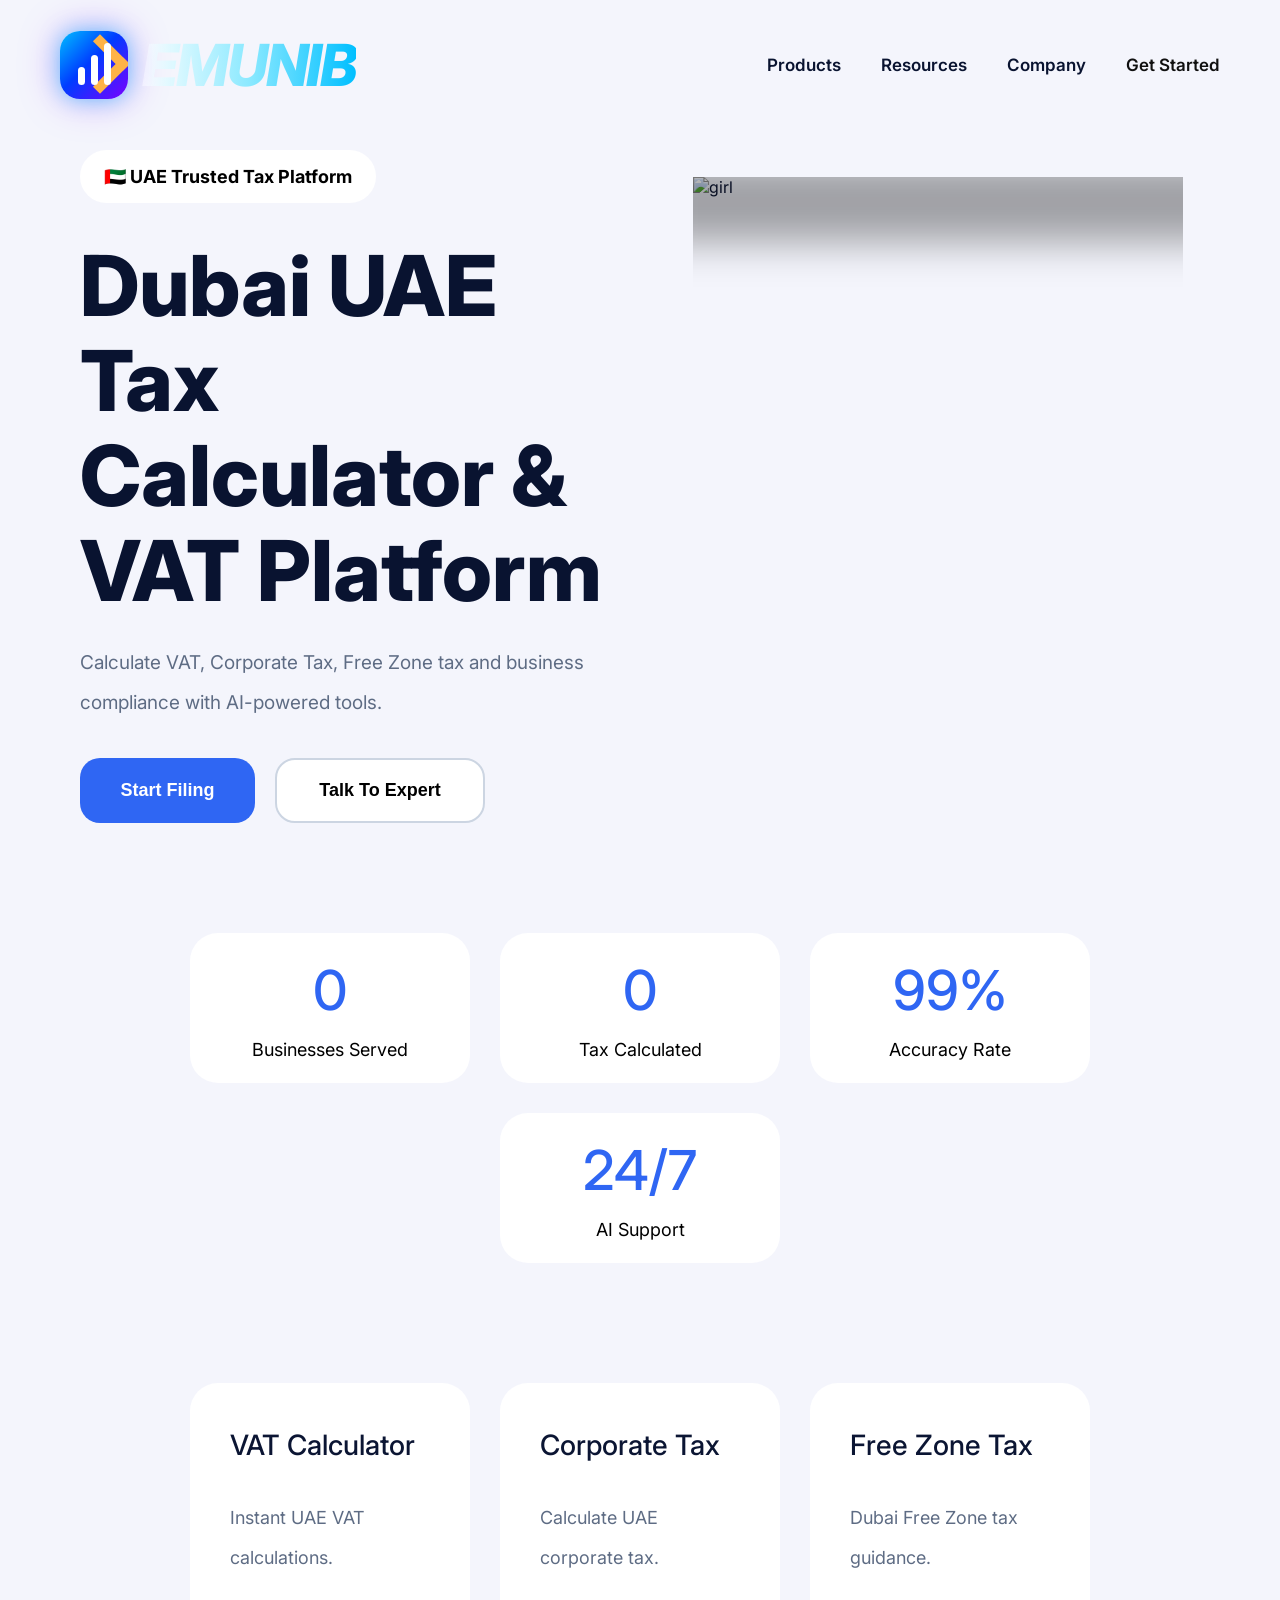
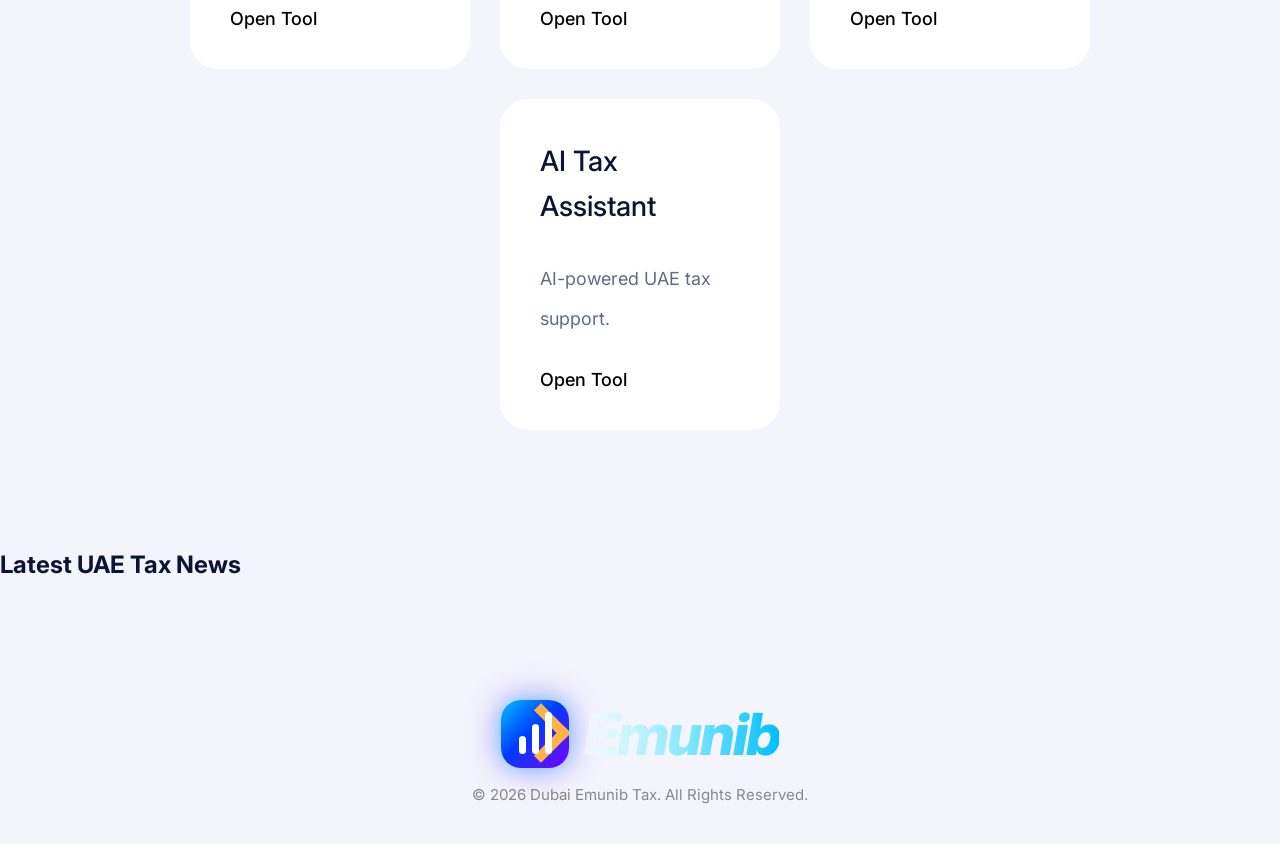
==== index.html @ 70e353fd "Update index.html" ====
<!DOCTYPE html>
<html lang="en">
<head>
  <meta charset="UTF-8" />
  <meta name="viewport" content="width=device-width, initial-scale=1.0"/>
  <title>Dubai Tax Calculator UAE VAT & Corporate Tax Tool | Emunib</title>
 <meta name="description" content="Free UAE Dubai Tax Calculator. Calculate VAT, Corporate Tax, Free Zone Tax and UAE salary savings instantly with Emunib.">
  <meta name="google-site-verification" content="vk25zGlpHdsecFZx2kXTZh951_tccpCtAah4efGIk8c" />
  <title>Emunib</title>
  <link rel="stylesheet" href="style.css"/>
  <link rel="preconnect" href="https://fonts.googleapis.com">
  <link rel="preconnect" href="https://fonts.gstatic.com" crossorigin>
  <link href="https://fonts.googleapis.com/css2?family=Inter:wght@300;400;500;600;700;800&display=swap" rel="stylesheet">
  <meta name="robots" content="index, follow">

<meta name="author" content="Emunib">

<meta property="og:title" content="Emunib UAE Tax Platform">

<meta property="og:description" content="Dubai VAT & UAE Corporate Tax Calculator">

<meta property="og:type" content="website">

<meta name="theme-color" content="#2F66F3">
</head>
<body>

  <!-- NAVBAR -->
  <header class="navbar">

    <div class="logo">

  <div class="logo-box">

    <div class="bars">
      <span></span>
      <span></span>
      <span></span>
    </div>

    <div class="arrow"></div>

  </div>

  <h2>Emunib</h2>

</div>

    <nav class="nav-links">
      <a href="#">Products</a>
      <a href="#">Resources</a>
      <a href="#">Company</a>
      <a href="#" class="start-btn">Get Started</a>
    </nav>

  </header>



  <!-- HERO -->
  <section class="hero-section">

    <div class="hero-left">

      <div class="badge">
        🇦🇪 UAE Trusted Tax Platform
      </div>

      <h1>
        Dubai UAE <br>
Tax Calculator & <br>
VAT Platform
      </h1>

      <p>
        Calculate VAT, Corporate Tax, Free Zone tax and business
        compliance with AI-powered tools.
      </p>

      <div class="hero-buttons">

        <button class="primary-btn">
          Start Filing
        </button>

        <button class="secondary-btn">
          Talk To Expert
        </button>

      </div>

    </div>



    <div class="hero-right">

      <div class="image-box">

        <img
          src="https://images.unsplash.com/photo-1494790108377-be9c29b29330?q=80&w=1200&auto=format&fit=crop"
          alt="girl"
        />

      </div>

    </div>

  </section>





  <!-- STATS -->
  <section class="stats-section">

    <div class="stat-card">
      <h2 id="businessCount">0</h2>
<p>Businesses Served</p>
    </div>

    <div class="stat-card">
      <h2 id="taxCount">0</h2>
<p>Tax Calculated</p>
    </div>

    <div class="stat-card">
      <h2>99%</h2>
      <p>Accuracy Rate</p>
    </div>

    <div class="stat-card">
      <h2>24/7</h2>
      <p>AI Support</p>
    </div>

  </section>





  <!-- SERVICES -->
  <section class="services-section">

    <!-- CARD 1 -->
    <div class="service-card">

      <h3>
        VAT Calculator
      </h3>

      <p>
        Instant UAE VAT calculations.
      </p>

      <a href="vat.html" id="vatTool">
  Open Tool
</a>

    </div>




    <!-- CARD 2 -->
    <div class="service-card">

      <h3>
        Corporate Tax
      </h3>

      <p>
        Calculate UAE corporate tax.
      </p>

      <a href="corporate-tax.html" id="corporateTool">
  Open Tool
</a>  

    </div>




    <!-- CARD 3 -->
    <div class="service-card">

      <h3>
        Free Zone Tax
      </h3>

      <p>
        Dubai Free Zone tax guidance.
      </p>

      <a href="freezone.html">
  Open Tool
</a>

    </div>




    <!-- CARD 4 -->
    <div class="service-card">

      <h3>
        AI Tax Assistant
      </h3>

      <p>
        AI-powered UAE tax support.
      </p>

      <a href="ai-assistant.html" id="aiTool">
  Open Tool
</a>

    </div>

  </section>
  <section class="blog-section">

  <h2>Latest UAE Tax News</h2>

  <div id="blogContainer" class="blog-grid"></div>

</section>

  <!-- FOOTER -->
 <footer class="footer">

  <div class="footer-logo">

    <div class="logo-box">

      <div class="bars">
        <span></span>
        <span></span>
        <span></span>
      </div>

      <div class="arrow"></div>

    </div>

    <h2>Emunib</h2>

  </div>

  <p>
    © 2026 Dubai Emunib Tax. All Rights Reserved.
  </p>

</footer>
<script src="script.js"></script>
</body>
</html>
---- style.css ----
/* =========================
   MOBILE RESPONSIVE DESIGN
========================= */

@media (max-width: 1024px) {

  .hero-section {
    flex-direction: column;
    text-align: center;
    padding: 40px 20px;
  }

  .hero-left {
    width: 100%;
  }

  .hero-right {
    width: 100%;
    margin-top: 20px;
  }

  .image-box img {
    width: 100%;
    max-width: 350px;
  }

  .nav-links {
    gap: 15px;
  }

  .stats-section {
    flex-wrap: wrap;
    gap: 15px;
  }

  .stat-card {
    width: 45%;
  }

  .services-section {
    grid-template-columns: 1fr 1fr;
  }
}

@media (max-width: 768px) {

  /* NAVBAR */
  .navbar {
    flex-direction: column;
    align-items: flex-start;
    padding: 15px 20px;
  }

  .nav-links {
    flex-direction: column;
    width: 100%;
    margin-top: 10px;
  }

  .nav-links a {
    padding: 8px 0;
  }

  /* HERO */
  .hero-section h1 {
    font-size: 28px;
    line-height: 1.3;
  }

  .hero-section p {
    font-size: 14px;
  }

  .hero-buttons {
    flex-direction: column;
    gap: 10px;
  }

  .primary-btn,
  .secondary-btn {
    width: 100%;
  }

  /* STATS */
  .stat-card {
    width: 100%;
  }

  /* SERVICES */
  .services-section {
    grid-template-columns: 1fr;
  }
}

@media (max-width: 480px) {

  .logo {
    font-size: 18px;
  }

  .hero-section h1 {
    font-size: 24px;
  }

  .badge {
    font-size: 12px;
    padding: 6px 10px;
  }

  .service-card {
    padding: 15px;
  }
}
*{
    margin:0;
    padding:0;
    box-sizing:border-box;
}

body{
    font-family:'Inter', sans-serif;
    background:#F4F5FC;
    color:#0B1533;
}



/* =========================
   NAVBAR
========================= */

.navbar{
    width:100%;
    display:flex;
    justify-content:space-between;
    align-items:center;
    padding:30px 60px;
}

.logo{
    font-size:34px;
    font-weight:800;
    color:#091330;
    letter-spacing:2px;
    text-transform:uppercase;
}

.nav-links{
    display:flex;
    align-items:center;
    gap:40px;
}
.nav-links a{
    text-decoration:none;
    color:#091330;
    font-size:17px;
    font-weight:600;
    transition:0.3s;
}

.start-btn{
    color:#101010 !important;
    font-weight:500;
}




/* =========================
   HERO SECTION
========================= */

.hero-section{
    width:100%;
    display:flex;
    justify-content:space-between;
    align-items:center;
    padding:20px 80px 80px;
    gap:70px;
}

.hero-left{
    width:50%;
}

.badge{
    width:fit-content;
    background:#FFFFFF;
    padding:16px 24px;
    border-radius:999px;
    font-size:18px;
    font-weight:700;
    margin-bottom:35px;
    color:#000;
}

.hero-left h1{
    font-size:84px;
    line-height:95px;
    font-weight:800;
    margin-bottom:25px;
    color:#091330;
}

.hero-left p{
    font-size:19px;
    line-height:40px;
    color:#5E6C84;
    max-width:700px;
    margin-bottom:35px;
}

.hero-buttons{
    display:flex;
    align-items:center;
    gap:20px;
}

.primary-btn{
    width:175px;
    height:65px;
    border:none;
    border-radius:20px;
    background:#2F66F3;
    color:#FFFFFF;
    font-size:18px;
    font-weight:700;
    cursor:pointer;
}

.secondary-btn{
    width:210px;
    height:65px;
    border-radius:20px;
    border:2px solid #CCD5E2;
    background:#FFFFFF;
    color:#000;
    font-size:18px;
    font-weight:700;
    cursor:pointer;
}

.hero-right{
    width:50%;
    display:flex;
    justify-content:center;
}

.image-box{
    width:490px;
    height:620px;
    overflow:hidden;
    position:relative;
}

.image-box::before{
    content:'';
    position:absolute;
    top:-15px;
    left:-40px;
    width:580px;
    height:80px;
    background:rgba(0,0,0,0.35);
    filter:blur(20px);
    z-index:2;
}

.image-box img{
    width:100%;
    height:100%;
    object-fit:cover;
}




/* =========================
   STATS SECTION
========================= */

.stats-section{
    width:100%;
    display:flex;
    justify-content:center;
    gap:30px;
    padding:30px 80px 120px;
    flex-wrap:wrap;
}

.stat-card{
    width:280px;
    height:150px;
    background:#FFFFFF;
    border-radius:28px;
    display:flex;
    flex-direction:column;
    justify-content:center;
    align-items:center;
}

.stat-card h2{
    font-size:55px;
    color:#2F66F3;
    font-weight:500;
    margin-bottom:16px;
}

.stat-card p{
    font-size:18px;
    color:#000;
}




/* =========================
   SERVICES SECTION
========================= */

.services-section{
    width:100%;
    display:flex;
    justify-content:center;
    gap:30px;
    padding:0 80px 120px;
    flex-wrap:wrap;
}



/* SINGLE SERVICE CARD */

.service-card{
    width:280px;
    min-height:270px;
    background:#FFFFFF;
    border-radius:28px;
    padding:40px;
}



/* SERVICE TITLE */

.service-card h3{
    font-size:28px;
    line-height:45px;
    font-weight:500;
    margin-bottom:30px;
}



/* SERVICE TEXT */

.service-card p{
    font-size:18px;
    line-height:40px;
    color:#5E6C84;
    margin-bottom:30px;
}



/* SERVICE BUTTON */

.service-card a{
    text-decoration:none;
    color:#000;
    font-size:18px;
    font-weight:500;
}




/* =========================
   FOOTER
========================= */

.footer{
    text-align:center;
    padding-bottom:25px;
    color:#94A0B8;
    font-size:16px;
}




/* =========================
   RESPONSIVE
========================= */

@media(max-width:1200px){

    .hero-section{
        flex-direction:column;
    }

    .hero-left,
    .hero-right{
        width:100%;
    }

    .hero-left h1{
        font-size:60px;
        line-height:75px;
    }
}



@media(max-width:768px){

    .navbar{
        padding:20px;
    }

    .nav-links{
        gap:18px;
    }

    .hero-section{
        padding:20px;
    }

    .hero-left h1{
        font-size:48px;
        line-height:60px;
    }

    .image-box{
        width:100%;
        height:500px;
    }

    .stats-section,
    .services-section{
        padding-left:20px;
        padding-right:20px;
    }

    .hero-buttons{
        flex-direction:column;
        align-items:flex-start;
    }
}
/* =========================
   LOGO
========================= */

.logo,
.footer-logo{
  display:flex;
  align-items:center;
  justify-content:center;
  gap:14px;
}

.logo-box{
  position:relative;
  width:68px;
  height:68px;
  border-radius:20px;

  background:
  linear-gradient(135deg,#00bfff 0%,#003cff 45%,#7a00ff 100%);

  display:flex;
  align-items:flex-end;
  justify-content:center;

  overflow:hidden;

  box-shadow:
  0 0 20px rgba(0,191,255,.5),
  0 0 40px rgba(122,0,255,.35);

  animation: glow 4s infinite linear;
}

/* BARS */

.bars{
  display:flex;
  align-items:flex-end;
  gap:6px;
  margin-bottom:14px;
  z-index:2;
}

.bars span{
  width:7px;
  background:white;
  border-radius:20px;
}

.bars span:nth-child(1){
  height:18px;
}

.bars span:nth-child(2){
  height:30px;
}

.bars span:nth-child(3){
  height:42px;
}

/* ARROW */

.arrow{
  position:absolute;
  width:42px;
  height:42px;
  border-top:10px solid #ffb347;
  border-right:10px solid #ffb347;

  right:7px;
  top:12px;

  transform:rotate(45deg);

  animation: rotateArrow 3s linear infinite;
}

/* TEXT */

.logo h2,
.footer-logo h2{
  font-size:58px;
  font-weight:800;
  font-style:italic;

  background:linear-gradient(
  90deg,
  #ffffff,
  #8be9ff,
  #00bfff
  );

  -webkit-background-clip:text;
  -webkit-text-fill-color:transparent;

  letter-spacing:-2px;

  animation: shine 4s linear infinite;
}

/* =========================
   ANIMATIONS
========================= */

@keyframes glow{

  0%{
    box-shadow:
    0 0 20px rgba(0,191,255,.4),
    0 0 40px rgba(122,0,255,.2);
  }

  50%{
    box-shadow:
    0 0 35px rgba(0,191,255,.8),
    0 0 60px rgba(122,0,255,.45);
  }

  100%{
    box-shadow:
    0 0 20px rgba(0,191,255,.4),
    0 0 40px rgba(122,0,255,.2);
  }

}

@keyframes rotateArrow{

  from{
    transform:rotate(45deg);
  }

  to{
    transform:rotate(405deg);
  }

}

@keyframes shine{

  0%{
    filter:brightness(1);
  }

  50%{
    filter:brightness(1.5);
  }

  100%{
    filter:brightness(1);
  }

}

/* =========================
   FOOTER
========================= */

.footer{
  margin-top:80px;
  padding:40px 20px;

  background:transparent;

  text-align:center;
}

.footer p{
  margin-top:16px;
  color:#888;
  font-size:15px;
}

/* =========================
   MOBILE
========================= */

@media(max-width:768px){

  .logo h2,
  .footer-logo h2{
    font-size:38px;
  }

  .logo-box{
    width:58px;
    height:58px;
  }

}
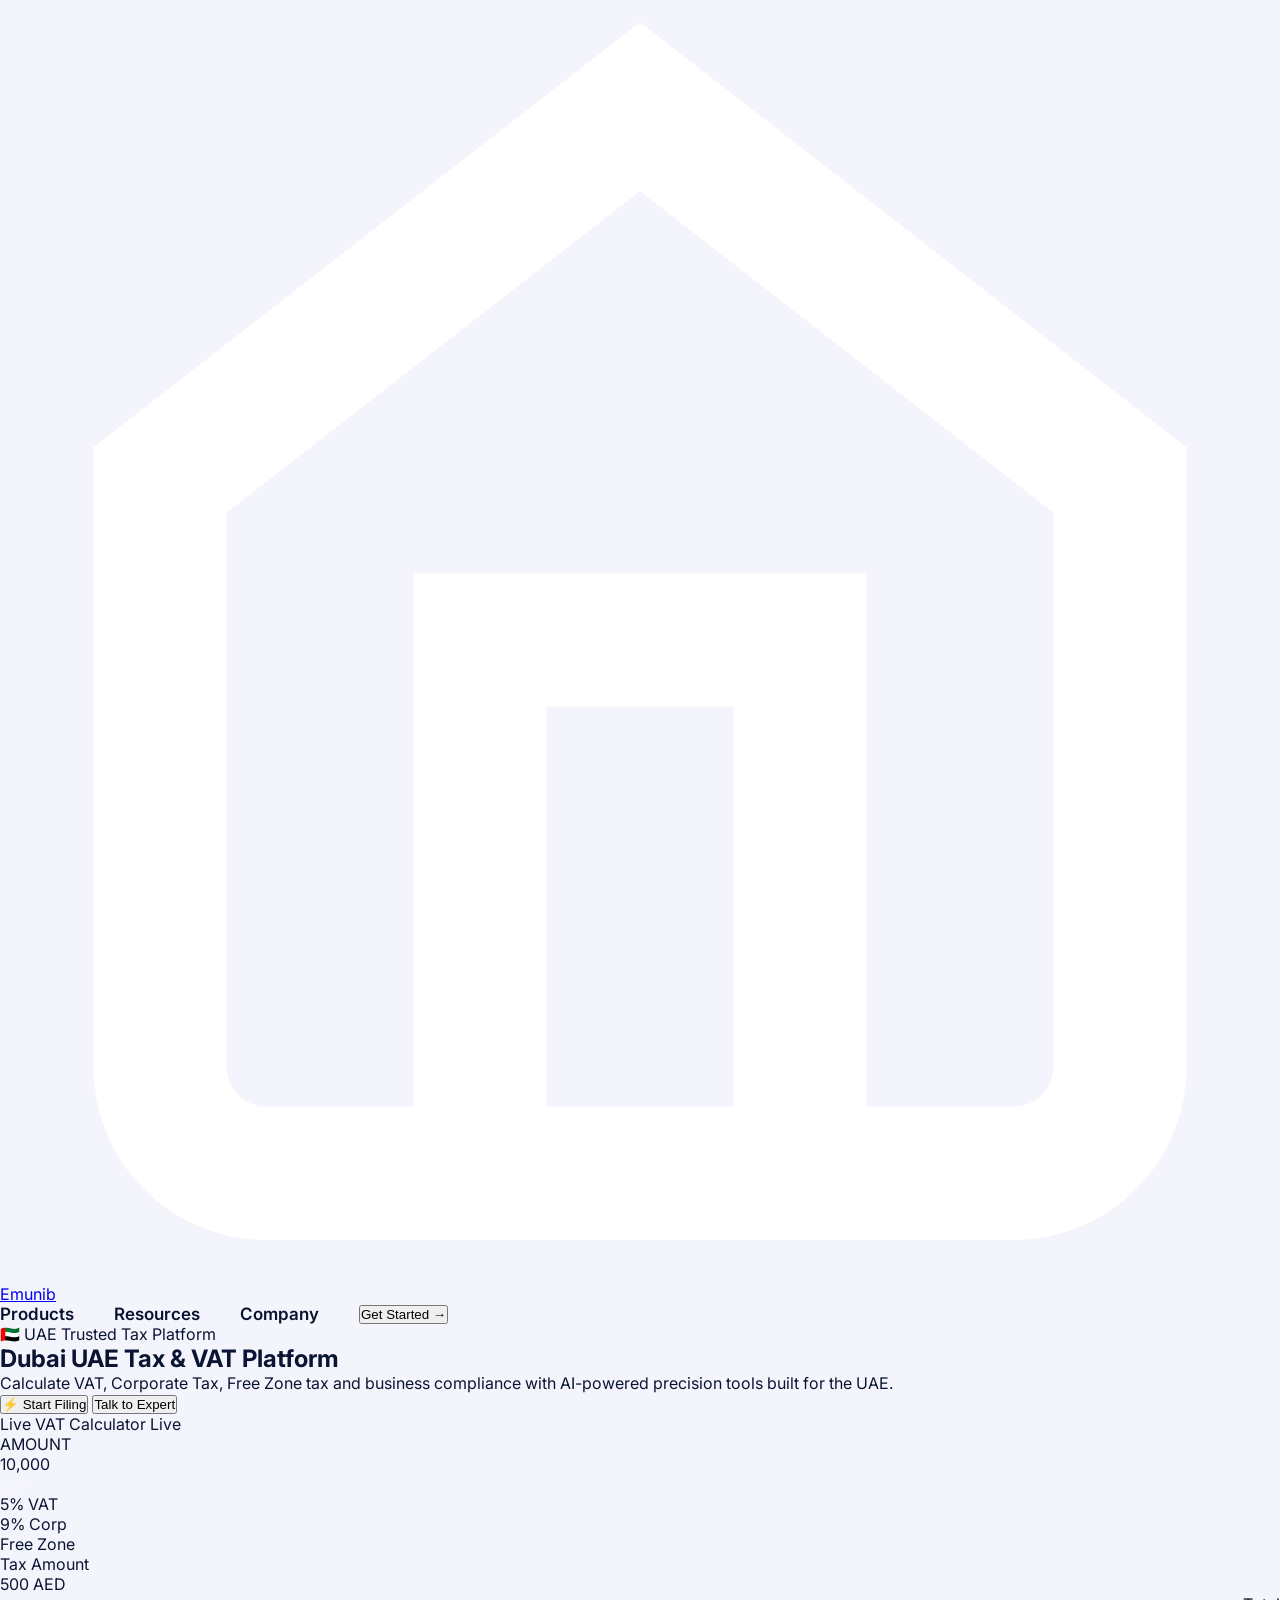
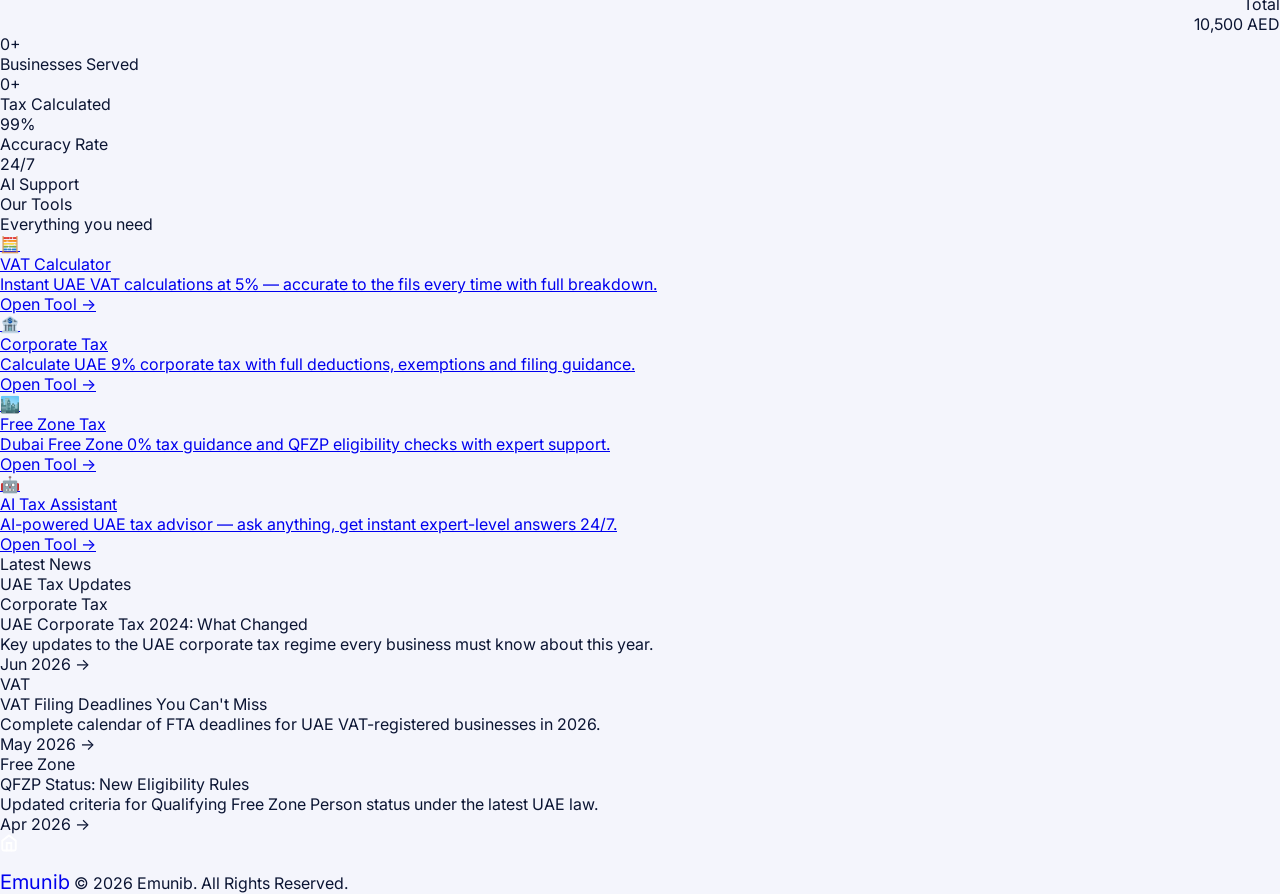
==== commit 08dc4770: "Update index.html" ====
--- a/index.html
+++ b/index.html
@@ -1,261 +1,212 @@
 <!DOCTYPE html>
 <html lang="en">
 <head>
-  <meta charset="UTF-8" />
-  <meta name="viewport" content="width=device-width, initial-scale=1.0"/>
-  <title>Dubai Tax Calculator UAE VAT & Corporate Tax Tool | Emunib</title>
- <meta name="description" content="Free UAE Dubai Tax Calculator. Calculate VAT, Corporate Tax, Free Zone Tax and UAE salary savings instantly with Emunib.">
-  <meta name="google-site-verification" content="vk25zGlpHdsecFZx2kXTZh951_tccpCtAah4efGIk8c" />
-  <title>Emunib</title>
-  <link rel="stylesheet" href="style.css"/>
-  <link rel="preconnect" href="https://fonts.googleapis.com">
-  <link rel="preconnect" href="https://fonts.gstatic.com" crossorigin>
-  <link href="https://fonts.googleapis.com/css2?family=Inter:wght@300;400;500;600;700;800&display=swap" rel="stylesheet">
-  <meta name="robots" content="index, follow">
-
-<meta name="author" content="Emunib">
-
-<meta property="og:title" content="Emunib UAE Tax Platform">
-
-<meta property="og:description" content="Dubai VAT & UAE Corporate Tax Calculator">
-
-<meta property="og:type" content="website">
-
-<meta name="theme-color" content="#2F66F3">
+<meta charset="UTF-8"/>
+<meta name="viewport" content="width=device-width, initial-scale=1.0"/>
+<title>Emunib — UAE Tax Platform</title>
+<meta name="description" content="AI-powered UAE tax and business platform by Emunib. Calculate VAT, Corporate Tax and Free Zone tax instantly."/>
+<meta name="robots" content="index, follow"/>
+<meta name="author" content="Emunib"/>
+<meta property="og:title" content="Emunib"/>
+<meta property="og:description" content="AI-powered UAE tax and business platform"/>
+<meta property="og:type" content="website"/>
+<meta name="theme-color" content="#B44FFF"/>
+<link rel="preconnect" href="https://fonts.googleapis.com"/>
+<link rel="preconnect" href="https://fonts.gstatic.com" crossorigin/>
+<link href="https://fonts.googleapis.com/css2?family=Inter:wght@300;400;500;600;700;800;900&display=swap" rel="stylesheet"/>
+<link rel="stylesheet" href="style.css"/>
 </head>
 <body>
 
-  <!-- NAVBAR -->
-  <header class="navbar">
-
-    <div class="logo">
-
-  <div class="logo-box">
-
-    <div class="bars">
-      <span></span>
-      <span></span>
-      <span></span>
-    </div>
-
-    <div class="arrow"></div>
-
-  </div>
-
-  <h2>Emunib</h2>
-
-</div>
-
-    <nav class="nav-links">
-      <a href="#">Products</a>
-      <a href="#">Resources</a>
-      <a href="#">Company</a>
-      <a href="#" class="start-btn">Get Started</a>
-    </nav>
-
-  </header>
-
-
-
-  <!-- HERO -->
-  <section class="hero-section">
-
-    <div class="hero-left">
-
-      <div class="badge">
-        🇦🇪 UAE Trusted Tax Platform
-      </div>
-
-      <h1>
-        Dubai UAE <br>
-Tax Calculator & <br>
-VAT Platform
-      </h1>
-
-      <p>
-        Calculate VAT, Corporate Tax, Free Zone tax and business
-        compliance with AI-powered tools.
-      </p>
-
-      <div class="hero-buttons">
-
-        <button class="primary-btn">
-          Start Filing
-        </button>
-
-        <button class="secondary-btn">
-          Talk To Expert
-        </button>
-
-      </div>
-
-    </div>
-
-
-
-    <div class="hero-right">
-
-      <div class="image-box">
-
-        <img
-          src="https://images.unsplash.com/photo-1494790108377-be9c29b29330?q=80&w=1200&auto=format&fit=crop"
-          alt="girl"
-        />
-
-      </div>
-
-    </div>
-
-  </section>
-
-
-
-
-
-  <!-- STATS -->
-  <section class="stats-section">
-
-    <div class="stat-card">
-      <h2 id="businessCount">0</h2>
-<p>Businesses Served</p>
-    </div>
-
-    <div class="stat-card">
-      <h2 id="taxCount">0</h2>
-<p>Tax Calculated</p>
-    </div>
-
-    <div class="stat-card">
-      <h2>99%</h2>
-      <p>Accuracy Rate</p>
-    </div>
-
-    <div class="stat-card">
-      <h2>24/7</h2>
-      <p>AI Support</p>
-    </div>
-
-  </section>
-
-
-
-
-
-  <!-- SERVICES -->
-  <section class="services-section">
-
-    <!-- CARD 1 -->
-    <div class="service-card">
-
-      <h3>
-        VAT Calculator
-      </h3>
-
-      <p>
-        Instant UAE VAT calculations.
-      </p>
-
-      <a href="vat.html" id="vatTool">
-  Open Tool
-</a>
-
-    </div>
-
-
-
-
-    <!-- CARD 2 -->
-    <div class="service-card">
-
-      <h3>
-        Corporate Tax
-      </h3>
-
-      <p>
-        Calculate UAE corporate tax.
-      </p>
-
-      <a href="corporate-tax.html" id="corporateTool">
-  Open Tool
-</a>  
-
-    </div>
-
-
-
-
-    <!-- CARD 3 -->
-    <div class="service-card">
-
-      <h3>
-        Free Zone Tax
-      </h3>
-
-      <p>
-        Dubai Free Zone tax guidance.
-      </p>
-
-      <a href="freezone.html">
-  Open Tool
-</a>
-
-    </div>
-
-
-
-
-    <!-- CARD 4 -->
-    <div class="service-card">
-
-      <h3>
-        AI Tax Assistant
-      </h3>
-
-      <p>
-        AI-powered UAE tax support.
-      </p>
-
-      <a href="ai-assistant.html" id="aiTool">
-  Open Tool
-</a>
-
-    </div>
-
-  </section>
-  <section class="blog-section">
-
-  <h2>Latest UAE Tax News</h2>
-
-  <div id="blogContainer" class="blog-grid"></div>
-
-</section>
-
-  <!-- FOOTER -->
- <footer class="footer">
-
-  <div class="footer-logo">
-
-    <div class="logo-box">
-
-      <div class="bars">
-        <span></span>
-        <span></span>
-        <span></span>
-      </div>
-
-      <div class="arrow"></div>
-
-    </div>
-
-    <h2>Emunib</h2>
-
-  </div>
-
-  <p>
-    © 2026 Dubai Emunib Tax. All Rights Reserved.
-  </p>
-
+<div class="bg"></div>
+<div class="bg-orb orb1"></div>
+<div class="bg-orb orb2"></div>
+<div class="bg-orb orb3"></div>
+<div class="bg-orb orb4"></div>
+<div class="grid-bg"></div>
+
+<!-- NAV -->
+<nav>
+  <a class="nav-logo" href="#">
+    <div class="logo-gem">
+      <svg viewBox="0 0 24 24" fill="none" stroke="#fff" stroke-width="2.5" stroke-linecap="round">
+        <path d="M3 9l9-7 9 7v11a2 2 0 01-2 2H5a2 2 0 01-2-2z"/>
+        <polyline points="9 22 9 12 15 12 15 22"/>
+      </svg>
+    </div>
+    <span class="logo-text">Emunib</span>
+  </a>
+  <div class="nav-links">
+    <a href="#">Products</a>
+    <a href="#">Resources</a>
+    <a href="#">Company</a>
+    <button class="nav-btn" onclick="location.href='vat.html'"><span>Get Started →</span></button>
+  </div>
+</nav>
+
+<!-- HERO -->
+<section class="hero">
+  <div class="hero-l">
+    <div class="hero-badge">
+      <span class="badge-dot"></span>
+      🇦🇪 UAE Trusted Tax Platform
+    </div>
+    <h1 class="hero-h1">
+      <span class="h1-plain">Dubai UAE</span>
+      <span class="h1-grad">Tax & VAT</span>
+      <span class="h1-plain">Platform</span>
+    </h1>
+    <p class="hero-p">Calculate VAT, Corporate Tax, Free Zone tax and business compliance with AI-powered precision tools built for the UAE.</p>
+    <div class="hero-btns">
+      <button class="btn-main" onclick="location.href='vat.html'">⚡ Start Filing</button>
+      <button class="btn-sec" onclick="location.href='ai-assistant.html'">Talk to Expert</button>
+    </div>
+  </div>
+  <div class="hero-r">
+    <div class="glass-card parallax-scene" id="heroCard">
+      <div class="card-hdr">
+        <span class="card-hdr-title">Live VAT Calculator</span>
+        <span class="live-pill"><span class="live-dot2"></span>Live</span>
+      </div>
+      <div class="amount-wrap">
+        <div>
+          <div class="amount-label">AMOUNT</div>
+          <div class="amount-num" id="dispVal">10,000</div>
+        </div>
+        <span style="font-size:13px;color:rgba(255,255,255,0.3);font-weight:600">AED</span>
+      </div>
+      <div class="rate-pills">
+        <div class="rp active-pink" onclick="setRate(this,'pink',5)">5% VAT</div>
+        <div class="rp" onclick="setRate(this,'purple',9)">9% Corp</div>
+        <div class="rp" onclick="setRate(this,'cyan',0)">Free Zone</div>
+      </div>
+      <div class="result-glass">
+        <div>
+          <div class="res-l">Tax Amount</div>
+          <div class="res-v" id="resTax">500 AED</div>
+        </div>
+        <div style="text-align:right">
+          <div class="res-l">Total</div>
+          <div class="res-tot" id="resTotal">10,500 AED</div>
+        </div>
+      </div>
+      <div class="sparks">
+        <div class="sp"></div><div class="sp"></div>
+        <div class="sp"></div><div class="sp"></div>
+        <div class="sp"></div><div class="sp"></div>
+        <div class="sp"></div>
+      </div>
+    </div>
+  </div>
+</section>
+
+<!-- STATS -->
+<section class="stats">
+  <div class="stats-grid">
+    <div class="stat-glass">
+      <div class="stat-num"><span data-count="1240">0</span>+</div>
+      <div class="stat-lbl">Businesses Served</div>
+    </div>
+    <div class="stat-glass">
+      <div class="stat-num"><span data-count="8500">0</span>+</div>
+      <div class="stat-lbl">Tax Calculated</div>
+    </div>
+    <div class="stat-glass">
+      <div class="stat-num">99%</div>
+      <div class="stat-lbl">Accuracy Rate</div>
+    </div>
+    <div class="stat-glass">
+      <div class="stat-num">24/7</div>
+      <div class="stat-lbl">AI Support</div>
+    </div>
+  </div>
+</section>
+
+<!-- SERVICES -->
+<section class="services">
+  <div class="sec-head">
+    <div class="sec-eyebrow">Our Tools</div>
+    <div class="sec-title">Everything you need</div>
+  </div>
+  <div class="svc-grid">
+    <a class="svc-card" href="vat.html">
+      <div class="svc-icon">🧮</div>
+      <div class="svc-title">VAT Calculator</div>
+      <div class="svc-desc">Instant UAE VAT calculations at 5% — accurate to the fils every time with full breakdown.</div>
+      <span class="svc-link-btn">Open Tool <span class="arrow-ico">→</span></span>
+    </a>
+    <a class="svc-card" href="corporate-tax.html">
+      <div class="svc-icon">🏦</div>
+      <div class="svc-title">Corporate Tax</div>
+      <div class="svc-desc">Calculate UAE 9% corporate tax with full deductions, exemptions and filing guidance.</div>
+      <span class="svc-link-btn">Open Tool <span class="arrow-ico">→</span></span>
+    </a>
+    <a class="svc-card" href="freezone.html">
+      <div class="svc-icon">🏙️</div>
+      <div class="svc-title">Free Zone Tax</div>
+      <div class="svc-desc">Dubai Free Zone 0% tax guidance and QFZP eligibility checks with expert support.</div>
+      <span class="svc-link-btn">Open Tool <span class="arrow-ico">→</span></span>
+    </a>
+    <a class="svc-card" href="ai-assistant.html">
+      <div class="svc-icon">🤖</div>
+      <div class="svc-title">AI Tax Assistant</div>
+      <div class="svc-desc">AI-powered UAE tax advisor — ask anything, get instant expert-level answers 24/7.</div>
+      <span class="svc-link-btn">Open Tool <span class="arrow-ico">→</span></span>
+    </a>
+  </div>
+</section>
+
+<!-- BLOG -->
+<section class="blog">
+  <div class="sec-head">
+    <div class="sec-eyebrow">Latest News</div>
+    <div class="sec-title">UAE Tax Updates</div>
+  </div>
+  <div class="blog-grid" id="blogGrid">
+    <div class="blog-card">
+      <span class="blog-tag">Corporate Tax</span>
+      <div class="blog-h">UAE Corporate Tax 2024: What Changed</div>
+      <div class="blog-p">Key updates to the UAE corporate tax regime every business must know about this year.</div>
+      <div class="blog-meta">
+        <span class="blog-date">Jun 2026</span>
+        <span class="blog-arr">→</span>
+      </div>
+    </div>
+    <div class="blog-card">
+      <span class="blog-tag">VAT</span>
+      <div class="blog-h">VAT Filing Deadlines You Can't Miss</div>
+      <div class="blog-p">Complete calendar of FTA deadlines for UAE VAT-registered businesses in 2026.</div>
+      <div class="blog-meta">
+        <span class="blog-date">May 2026</span>
+        <span class="blog-arr">→</span>
+      </div>
+    </div>
+    <div class="blog-card">
+      <span class="blog-tag">Free Zone</span>
+      <div class="blog-h">QFZP Status: New Eligibility Rules</div>
+      <div class="blog-p">Updated criteria for Qualifying Free Zone Person status under the latest UAE law.</div>
+      <div class="blog-meta">
+        <span class="blog-date">Apr 2026</span>
+        <span class="blog-arr">→</span>
+      </div>
+    </div>
+  </div>
+</section>
+
+<!-- FOOTER -->
+<footer>
+  <a class="nav-logo" href="#" style="text-decoration:none">
+    <div class="logo-gem" style="width:36px;height:36px;border-radius:12px">
+      <svg viewBox="0 0 24 24" fill="none" stroke="#fff" stroke-width="2.5" stroke-linecap="round" width="18" height="18">
+        <path d="M3 9l9-7 9 7v11a2 2 0 01-2 2H5a2 2 0 01-2-2z"/>
+        <polyline points="9 22 9 12 15 12 15 22"/>
+      </svg>
+    </div>
+    <span class="logo-text" style="font-size:20px">Emunib</span>
+  </a>
+  <span class="footer-copy">© 2026 Emunib. All Rights Reserved.</span>
 </footer>
+
 <script src="script.js"></script>
 </body>
 </html>
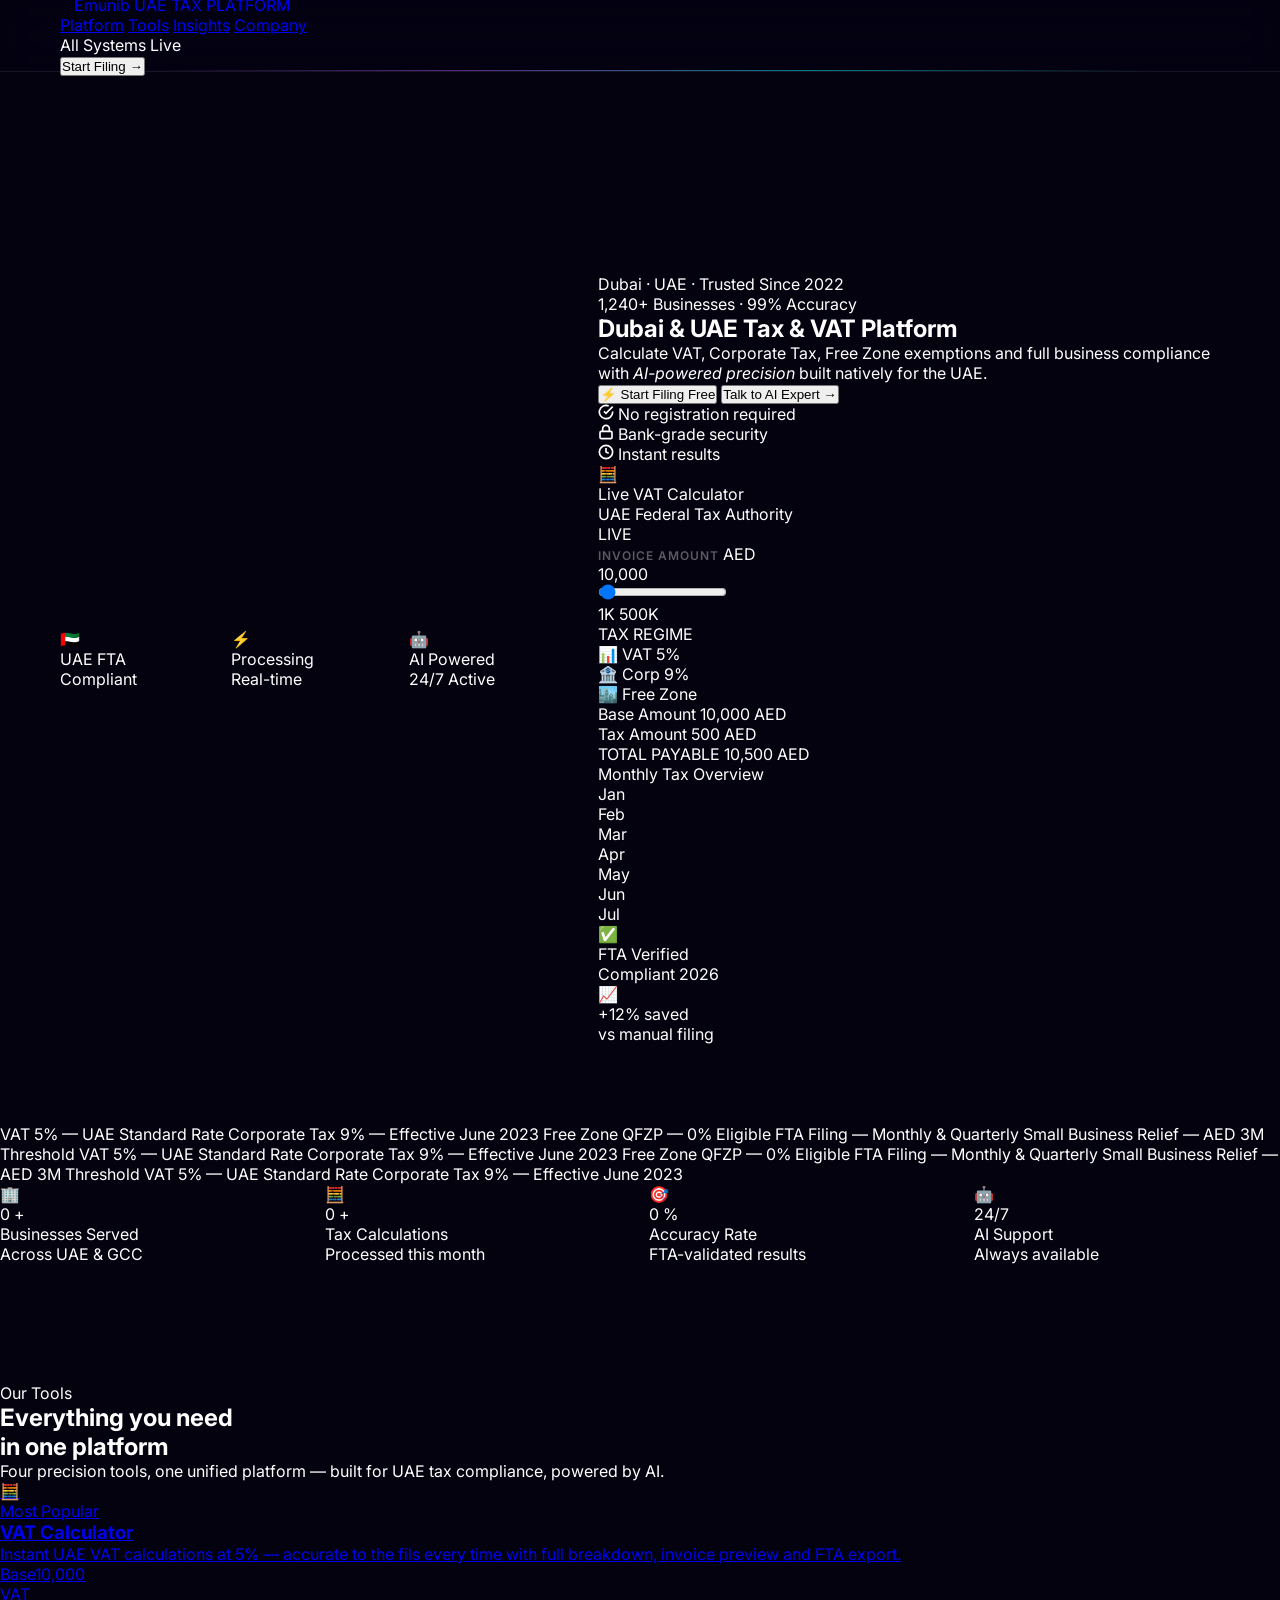
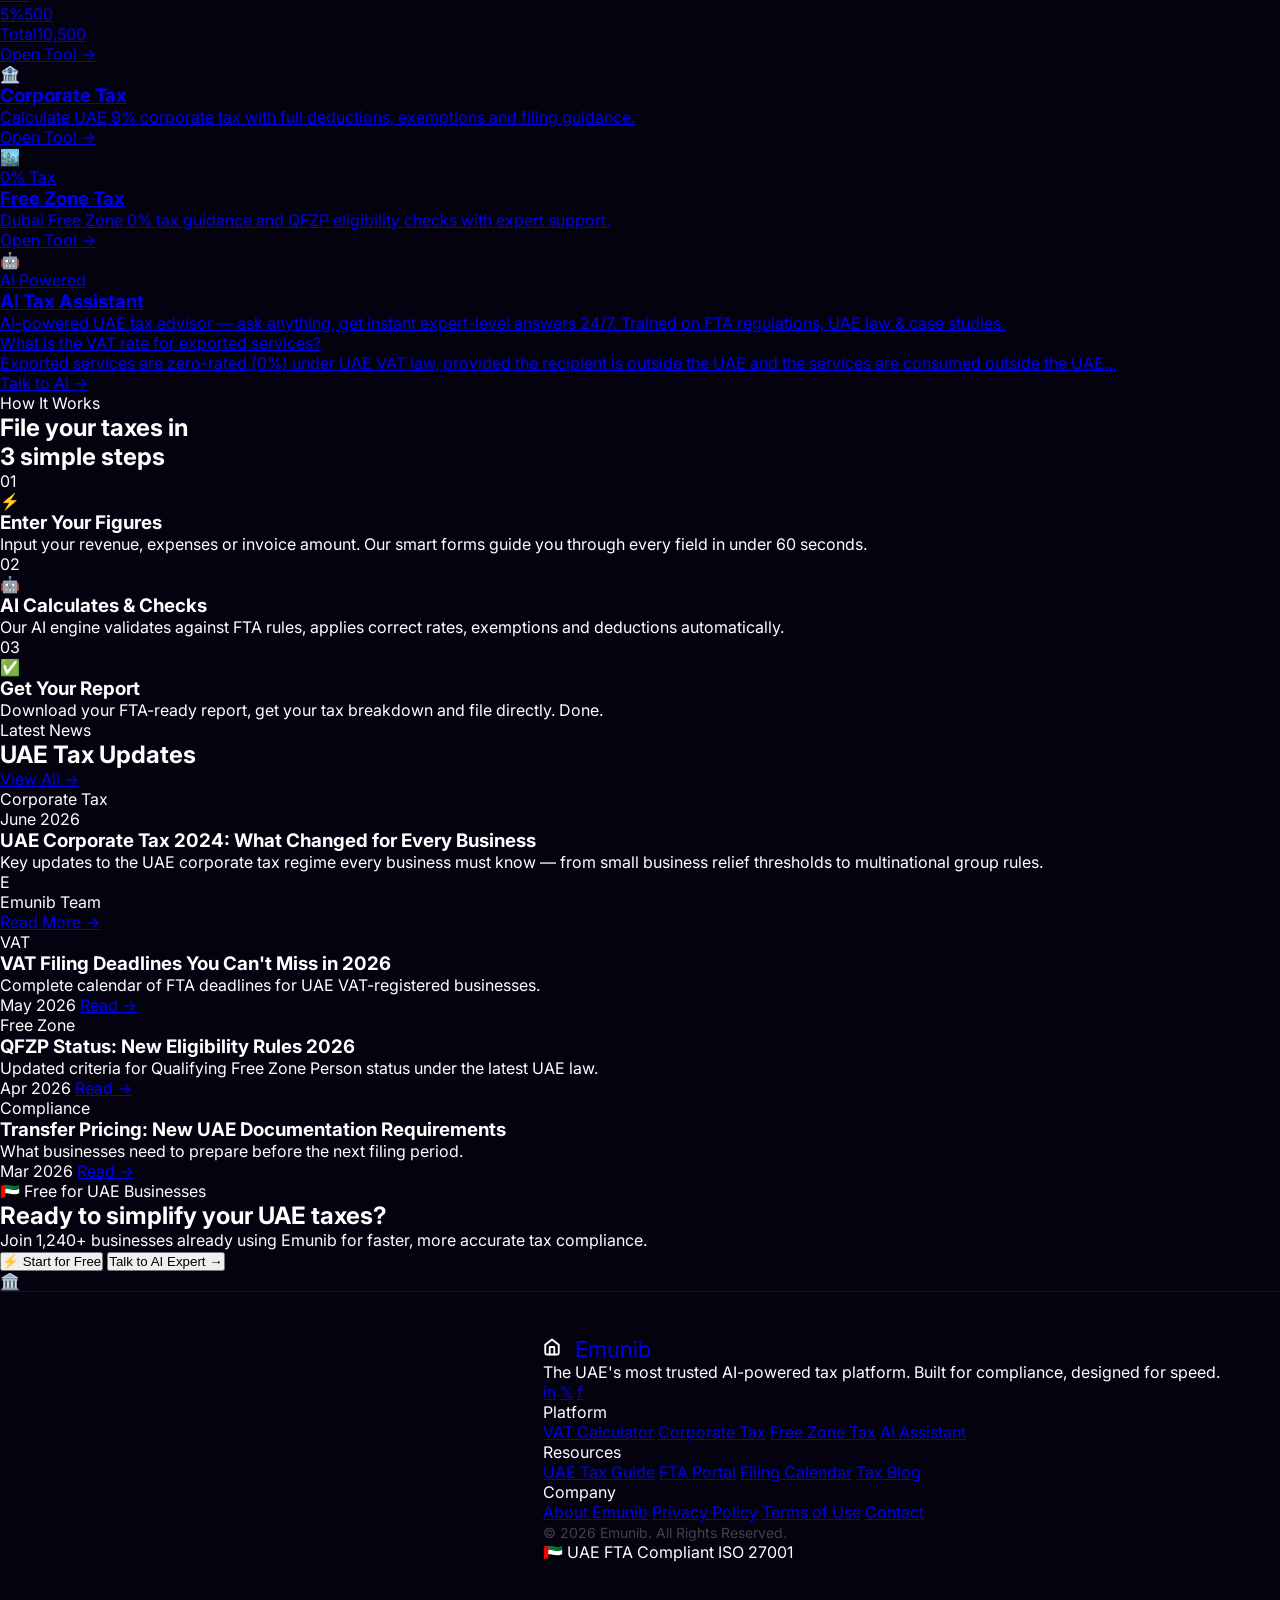
==== commit a6dbe26e: "Update index.html" ====
--- a/index.html
+++ b/index.html
@@ -7,204 +7,875 @@
 <meta name="description" content="AI-powered UAE tax and business platform by Emunib. Calculate VAT, Corporate Tax and Free Zone tax instantly."/>
 <meta name="robots" content="index, follow"/>
 <meta name="author" content="Emunib"/>
-<meta property="og:title" content="Emunib"/>
+<meta property="og:title" content="Emunib — UAE Tax Platform"/>
 <meta property="og:description" content="AI-powered UAE tax and business platform"/>
 <meta property="og:type" content="website"/>
 <meta name="theme-color" content="#B44FFF"/>
 <link rel="preconnect" href="https://fonts.googleapis.com"/>
 <link rel="preconnect" href="https://fonts.gstatic.com" crossorigin/>
-<link href="https://fonts.googleapis.com/css2?family=Inter:wght@300;400;500;600;700;800;900&display=swap" rel="stylesheet"/>
+<link href="https://fonts.googleapis.com/css2?family=Inter:wght@300;400;500;600;700;800;900&family=Space+Grotesk:wght@300;400;500;600;700&display=swap" rel="stylesheet"/>
 <link rel="stylesheet" href="style.css"/>
 </head>
 <body>
 
-<div class="bg"></div>
-<div class="bg-orb orb1"></div>
-<div class="bg-orb orb2"></div>
-<div class="bg-orb orb3"></div>
-<div class="bg-orb orb4"></div>
-<div class="grid-bg"></div>
-
-<!-- NAV -->
-<nav>
-  <a class="nav-logo" href="#">
-    <div class="logo-gem">
-      <svg viewBox="0 0 24 24" fill="none" stroke="#fff" stroke-width="2.5" stroke-linecap="round">
-        <path d="M3 9l9-7 9 7v11a2 2 0 01-2 2H5a2 2 0 01-2-2z"/>
-        <polyline points="9 22 9 12 15 12 15 22"/>
-      </svg>
-    </div>
-    <span class="logo-text">Emunib</span>
-  </a>
-  <div class="nav-links">
-    <a href="#">Products</a>
-    <a href="#">Resources</a>
-    <a href="#">Company</a>
-    <button class="nav-btn" onclick="location.href='vat.html'"><span>Get Started →</span></button>
-  </div>
+<!-- ═══════════════════════════════════════════
+     CANVAS — 3D WEBGL PARTICLE SYSTEM
+═══════════════════════════════════════════ -->
+<canvas id="particleCanvas"></canvas>
+
+<!-- ═══════════════════════════════════════════
+     CINEMATIC BACKGROUND LAYERS
+═══════════════════════════════════════════ -->
+<div class="bg-root">
+  <div class="bg-base"></div>
+  <div class="bg-noise"></div>
+  <div class="bg-grid"></div>
+  <div class="bg-vignette"></div>
+
+  <!-- Animated orbs -->
+  <div class="orb orb-1"></div>
+  <div class="orb orb-2"></div>
+  <div class="orb orb-3"></div>
+  <div class="orb orb-4"></div>
+  <div class="orb orb-5"></div>
+  <div class="orb orb-6"></div>
+
+  <!-- Scan lines -->
+  <div class="scanlines"></div>
+
+  <!-- Light beam -->
+  <div class="light-beam beam-1"></div>
+  <div class="light-beam beam-2"></div>
+</div>
+
+<!-- ═══════════════════════════════════════════
+     CURSOR GLOW
+═══════════════════════════════════════════ -->
+<div class="cursor-glow" id="cursorGlow"></div>
+<div class="cursor-dot" id="cursorDot"></div>
+
+<!-- ═══════════════════════════════════════════
+     NAVIGATION
+═══════════════════════════════════════════ -->
+<nav id="mainNav">
+  <div class="nav-inner">
+    <a class="nav-logo" href="#">
+      <div class="logo-crystal">
+        <div class="crystal-face face-front"></div>
+        <div class="crystal-face face-back"></div>
+        <div class="crystal-face face-left"></div>
+        <div class="crystal-face face-right"></div>
+        <div class="crystal-face face-top"></div>
+        <div class="crystal-face face-bottom"></div>
+        <svg class="logo-icon" viewBox="0 0 24 24" fill="none" stroke="#fff" stroke-width="2.5" stroke-linecap="round" stroke-linejoin="round">
+          <path d="M3 9l9-7 9 7v11a2 2 0 01-2 2H5a2 2 0 01-2-2z"/>
+          <polyline points="9 22 9 12 15 12 15 22"/>
+        </svg>
+      </div>
+      <div class="logo-wordmark">
+        <span class="logo-text-main">Emunib</span>
+        <span class="logo-text-sub">UAE TAX PLATFORM</span>
+      </div>
+    </a>
+
+    <div class="nav-center">
+      <div class="nav-pill">
+        <a href="#" class="nav-link active">Platform</a>
+        <a href="#services" class="nav-link">Tools</a>
+        <a href="#blog" class="nav-link">Insights</a>
+        <a href="#" class="nav-link">Company</a>
+        <div class="nav-active-indicator"></div>
+      </div>
+    </div>
+
+    <div class="nav-right">
+      <div class="nav-status">
+        <span class="status-orb"></span>
+        <span class="status-text">All Systems Live</span>
+      </div>
+      <button class="btn-cta-nav" onclick="location.href='vat.html'">
+        <span class="btn-cta-text">Start Filing</span>
+        <span class="btn-cta-arrow">→</span>
+        <div class="btn-cta-shine"></div>
+      </button>
+    </div>
+  </div>
+  <div class="nav-border-glow"></div>
 </nav>
 
-<!-- HERO -->
-<section class="hero">
-  <div class="hero-l">
-    <div class="hero-badge">
-      <span class="badge-dot"></span>
-      🇦🇪 UAE Trusted Tax Platform
-    </div>
-    <h1 class="hero-h1">
-      <span class="h1-plain">Dubai UAE</span>
-      <span class="h1-grad">Tax & VAT</span>
-      <span class="h1-plain">Platform</span>
-    </h1>
-    <p class="hero-p">Calculate VAT, Corporate Tax, Free Zone tax and business compliance with AI-powered precision tools built for the UAE.</p>
-    <div class="hero-btns">
-      <button class="btn-main" onclick="location.href='vat.html'">⚡ Start Filing</button>
-      <button class="btn-sec" onclick="location.href='ai-assistant.html'">Talk to Expert</button>
-    </div>
-  </div>
-  <div class="hero-r">
-    <div class="glass-card parallax-scene" id="heroCard">
-      <div class="card-hdr">
-        <span class="card-hdr-title">Live VAT Calculator</span>
-        <span class="live-pill"><span class="live-dot2"></span>Live</span>
-      </div>
-      <div class="amount-wrap">
-        <div>
-          <div class="amount-label">AMOUNT</div>
-          <div class="amount-num" id="dispVal">10,000</div>
-        </div>
-        <span style="font-size:13px;color:rgba(255,255,255,0.3);font-weight:600">AED</span>
-      </div>
-      <div class="rate-pills">
-        <div class="rp active-pink" onclick="setRate(this,'pink',5)">5% VAT</div>
-        <div class="rp" onclick="setRate(this,'purple',9)">9% Corp</div>
-        <div class="rp" onclick="setRate(this,'cyan',0)">Free Zone</div>
-      </div>
-      <div class="result-glass">
-        <div>
-          <div class="res-l">Tax Amount</div>
-          <div class="res-v" id="resTax">500 AED</div>
-        </div>
-        <div style="text-align:right">
-          <div class="res-l">Total</div>
-          <div class="res-tot" id="resTotal">10,500 AED</div>
-        </div>
-      </div>
-      <div class="sparks">
-        <div class="sp"></div><div class="sp"></div>
-        <div class="sp"></div><div class="sp"></div>
-        <div class="sp"></div><div class="sp"></div>
-        <div class="sp"></div>
-      </div>
-    </div>
+<!-- ═══════════════════════════════════════════
+     HERO SECTION
+═══════════════════════════════════════════ -->
+<section class="hero" id="hero">
+
+  <!-- Floating data badges -->
+  <div class="hero-float-badge badge-tl" data-depth="0.3">
+    <span class="fb-icon">🇦🇪</span>
+    <div class="fb-text">
+      <span class="fb-label">UAE FTA</span>
+      <span class="fb-val">Compliant</span>
+    </div>
+    <span class="fb-badge-glow"></span>
+  </div>
+
+  <div class="hero-float-badge badge-tr" data-depth="0.5">
+    <span class="fb-icon">⚡</span>
+    <div class="fb-text">
+      <span class="fb-label">Processing</span>
+      <span class="fb-val">Real-time</span>
+    </div>
+    <span class="fb-badge-glow"></span>
+  </div>
+
+  <div class="hero-float-badge badge-br" data-depth="0.2">
+    <span class="fb-icon">🤖</span>
+    <div class="fb-text">
+      <span class="fb-label">AI Powered</span>
+      <span class="fb-val">24/7 Active</span>
+    </div>
+    <span class="fb-badge-glow"></span>
+  </div>
+
+  <!-- Hero content -->
+  <div class="hero-layout">
+
+    <!-- LEFT -->
+    <div class="hero-left">
+
+      <div class="hero-eyebrow">
+        <div class="eyebrow-line">
+          <span class="eyebrow-dot-pulse"></span>
+          <span class="eyebrow-text">Dubai · UAE · Trusted Since 2022</span>
+        </div>
+        <div class="eyebrow-stats-mini">
+          <span>1,240+ Businesses</span>
+          <span class="divider">·</span>
+          <span>99% Accuracy</span>
+        </div>
+      </div>
+
+      <h1 class="hero-headline">
+        <span class="headline-line line-1" data-reveal="0">
+          <span class="word">Dubai</span>
+          <span class="word">&</span>
+          <span class="word">UAE</span>
+        </span>
+        <span class="headline-line line-2 line-gradient" data-reveal="100">
+          <span class="word">Tax</span>
+          <span class="word">&amp;</span>
+          <span class="word">VAT</span>
+        </span>
+        <span class="headline-line line-3" data-reveal="200">
+          <span class="word">Platform</span>
+        </span>
+      </h1>
+
+      <p class="hero-sub">
+        Calculate VAT, Corporate Tax, Free Zone exemptions and full business compliance
+        with <em>AI-powered precision</em> built natively for the UAE.
+      </p>
+
+      <div class="hero-actions">
+        <button class="btn-primary" onclick="location.href='vat.html'">
+          <div class="btn-primary-bg"></div>
+          <span class="btn-primary-content">
+            <span class="btn-icon">⚡</span>
+            <span>Start Filing Free</span>
+          </span>
+          <div class="btn-primary-particles">
+            <span></span><span></span><span></span><span></span>
+          </div>
+        </button>
+
+        <button class="btn-ghost" onclick="location.href='ai-assistant.html'">
+          <div class="btn-ghost-border"></div>
+          <span>Talk to AI Expert</span>
+          <span class="btn-ghost-arrow">→</span>
+        </button>
+      </div>
+
+      <!-- Trust strip -->
+      <div class="trust-strip">
+        <div class="trust-item">
+          <svg width="16" height="16" viewBox="0 0 24 24" fill="none" stroke="currentColor" stroke-width="2.5"><path d="M22 11.08V12a10 10 0 1 1-5.93-9.14"/><polyline points="22 4 12 14.01 9 11.01"/></svg>
+          <span>No registration required</span>
+        </div>
+        <div class="trust-item">
+          <svg width="16" height="16" viewBox="0 0 24 24" fill="none" stroke="currentColor" stroke-width="2.5"><rect x="3" y="11" width="18" height="11" rx="2" ry="2"/><path d="M7 11V7a5 5 0 0 1 10 0v4"/></svg>
+          <span>Bank-grade security</span>
+        </div>
+        <div class="trust-item">
+          <svg width="16" height="16" viewBox="0 0 24 24" fill="none" stroke="currentColor" stroke-width="2.5"><circle cx="12" cy="12" r="10"/><polyline points="12 6 12 12 16 14"/></svg>
+          <span>Instant results</span>
+        </div>
+      </div>
+    </div>
+
+    <!-- RIGHT — 3D CARD -->
+    <div class="hero-right">
+      <div class="card-3d-scene">
+        <div class="card-3d-wrap" id="heroCard3D">
+
+          <!-- Glow rings behind card -->
+          <div class="card-ring ring-1"></div>
+          <div class="card-ring ring-2"></div>
+          <div class="card-ring ring-3"></div>
+
+          <!-- Main card -->
+          <div class="vat-card" id="vatCard">
+
+            <!-- Card top light streak -->
+            <div class="card-top-streak"></div>
+
+            <!-- Card header -->
+            <div class="card-head">
+              <div class="card-head-left">
+                <div class="card-badge-icon">🧮</div>
+                <div>
+                  <div class="card-title">Live VAT Calculator</div>
+                  <div class="card-subtitle">UAE Federal Tax Authority</div>
+                </div>
+              </div>
+              <div class="card-live-badge">
+                <span class="live-pulse"></span>
+                <span>LIVE</span>
+              </div>
+            </div>
+
+            <!-- Amount input -->
+            <div class="card-amount-section">
+              <div class="amount-label-row">
+                <span class="amount-label">INVOICE AMOUNT</span>
+                <span class="amount-currency">AED</span>
+              </div>
+              <div class="amount-display-row">
+                <div class="amount-big" id="amountDisplay">10,000</div>
+              </div>
+              <!-- Range slider -->
+              <input type="range" class="amount-slider" id="amountSlider"
+                min="1000" max="500000" step="1000" value="10000"/>
+              <div class="slider-track-labels">
+                <span>1K</span>
+                <span>500K</span>
+              </div>
+            </div>
+
+            <!-- Rate selector -->
+            <div class="rate-section">
+              <div class="rate-label">TAX REGIME</div>
+              <div class="rate-pills-row">
+                <div class="rate-pill active" data-rate="5" data-color="pink" onclick="selectRate(this)">
+                  <span class="rp-icon">📊</span>
+                  <span class="rp-name">VAT 5%</span>
+                  <div class="rp-glow"></div>
+                </div>
+                <div class="rate-pill" data-rate="9" data-color="purple" onclick="selectRate(this)">
+                  <span class="rp-icon">🏦</span>
+                  <span class="rp-name">Corp 9%</span>
+                  <div class="rp-glow"></div>
+                </div>
+                <div class="rate-pill" data-rate="0" data-color="cyan" onclick="selectRate(this)">
+                  <span class="rp-icon">🏙️</span>
+                  <span class="rp-name">Free Zone</span>
+                  <div class="rp-glow"></div>
+                </div>
+              </div>
+            </div>
+
+            <!-- Result -->
+            <div class="card-result" id="cardResult">
+              <div class="result-row">
+                <div class="result-item">
+                  <span class="ri-label">Base Amount</span>
+                  <span class="ri-val ri-base" id="riBase">10,000 AED</span>
+                </div>
+                <div class="result-divider"></div>
+                <div class="result-item">
+                  <span class="ri-label">Tax Amount</span>
+                  <span class="ri-val ri-tax" id="riTax">500 AED</span>
+                </div>
+              </div>
+              <div class="result-total-row">
+                <span class="rt-label">TOTAL PAYABLE</span>
+                <span class="rt-val" id="riTotal">10,500 AED</span>
+              </div>
+            </div>
+
+            <!-- Mini bar chart -->
+            <div class="mini-chart">
+              <div class="mc-label">Monthly Tax Overview</div>
+              <div class="mc-bars">
+                <div class="mc-bar-wrap">
+                  <div class="mc-bar" style="height:55%"></div>
+                  <span>Jan</span>
+                </div>
+                <div class="mc-bar-wrap">
+                  <div class="mc-bar" style="height:72%"></div>
+                  <span>Feb</span>
+                </div>
+                <div class="mc-bar-wrap">
+                  <div class="mc-bar" style="height:48%"></div>
+                  <span>Mar</span>
+                </div>
+                <div class="mc-bar-wrap">
+                  <div class="mc-bar" style="height:88%"></div>
+                  <span>Apr</span>
+                </div>
+                <div class="mc-bar-wrap">
+                  <div class="mc-bar active-bar" style="height:100%"></div>
+                  <span>May</span>
+                </div>
+                <div class="mc-bar-wrap">
+                  <div class="mc-bar" style="height:65%"></div>
+                  <span>Jun</span>
+                </div>
+                <div class="mc-bar-wrap">
+                  <div class="mc-bar loading-bar" style="height:30%"></div>
+                  <span>Jul</span>
+                </div>
+              </div>
+            </div>
+
+            <!-- Card bottom glow -->
+            <div class="card-bottom-glow" id="cardGlow"></div>
+          </div>
+          <!-- end .vat-card -->
+
+          <!-- Floating mini cards -->
+          <div class="float-card fc-1">
+            <span>✅</span>
+            <div>
+              <div class="fc-title">FTA Verified</div>
+              <div class="fc-sub">Compliant 2026</div>
+            </div>
+          </div>
+          <div class="float-card fc-2">
+            <span>📈</span>
+            <div>
+              <div class="fc-title">+12% saved</div>
+              <div class="fc-sub">vs manual filing</div>
+            </div>
+          </div>
+
+        </div>
+      </div>
+    </div>
+    <!-- end hero-right -->
+
   </div>
 </section>
 
-<!-- STATS -->
-<section class="stats">
-  <div class="stats-grid">
-    <div class="stat-glass">
-      <div class="stat-num"><span data-count="1240">0</span>+</div>
-      <div class="stat-lbl">Businesses Served</div>
-    </div>
-    <div class="stat-glass">
-      <div class="stat-num"><span data-count="8500">0</span>+</div>
-      <div class="stat-lbl">Tax Calculated</div>
-    </div>
-    <div class="stat-glass">
-      <div class="stat-num">99%</div>
-      <div class="stat-lbl">Accuracy Rate</div>
-    </div>
-    <div class="stat-glass">
-      <div class="stat-num">24/7</div>
-      <div class="stat-lbl">AI Support</div>
-    </div>
+<!-- ═══════════════════════════════════════════
+     TICKER / MARQUEE
+═══════════════════════════════════════════ -->
+<div class="ticker-wrap">
+  <div class="ticker-track">
+    <span class="tick-item"><span class="tick-dot pink"></span>VAT 5% — UAE Standard Rate</span>
+    <span class="tick-item"><span class="tick-dot purple"></span>Corporate Tax 9% — Effective June 2023</span>
+    <span class="tick-item"><span class="tick-dot cyan"></span>Free Zone QFZP — 0% Eligible</span>
+    <span class="tick-item"><span class="tick-dot gold"></span>FTA Filing — Monthly &amp; Quarterly</span>
+    <span class="tick-item"><span class="tick-dot green"></span>Small Business Relief — AED 3M Threshold</span>
+    <span class="tick-item"><span class="tick-dot pink"></span>VAT 5% — UAE Standard Rate</span>
+    <span class="tick-item"><span class="tick-dot purple"></span>Corporate Tax 9% — Effective June 2023</span>
+    <span class="tick-item"><span class="tick-dot cyan"></span>Free Zone QFZP — 0% Eligible</span>
+    <span class="tick-item"><span class="tick-dot gold"></span>FTA Filing — Monthly &amp; Quarterly</span>
+    <span class="tick-item"><span class="tick-dot green"></span>Small Business Relief — AED 3M Threshold</span>
+    <span class="tick-item"><span class="tick-dot pink"></span>VAT 5% — UAE Standard Rate</span>
+    <span class="tick-item"><span class="tick-dot purple"></span>Corporate Tax 9% — Effective June 2023</span>
+  </div>
+</div>
+
+<!-- ═══════════════════════════════════════════
+     STATS
+═══════════════════════════════════════════ -->
+<section class="stats-section" id="stats">
+  <div class="section-wrap">
+
+    <div class="stats-grid">
+      <div class="stat-card" data-index="0">
+        <div class="stat-card-inner">
+          <div class="stat-icon-wrap">
+            <div class="stat-icon-bg"></div>
+            <span class="stat-emoji">🏢</span>
+          </div>
+          <div class="stat-content">
+            <div class="stat-number">
+              <span class="count-up" data-target="1240">0</span>
+              <span class="stat-plus">+</span>
+            </div>
+            <div class="stat-label">Businesses Served</div>
+            <div class="stat-sublabel">Across UAE & GCC</div>
+          </div>
+          <div class="stat-graph">
+            <svg viewBox="0 0 80 30" preserveAspectRatio="none">
+              <polyline points="0,28 15,22 25,25 38,14 50,18 62,8 75,4 80,2"
+                fill="none" stroke-width="2" stroke-linecap="round" stroke-linejoin="round"/>
+            </svg>
+          </div>
+        </div>
+        <div class="stat-card-glow"></div>
+      </div>
+
+      <div class="stat-card" data-index="1">
+        <div class="stat-card-inner">
+          <div class="stat-icon-wrap">
+            <div class="stat-icon-bg"></div>
+            <span class="stat-emoji">🧮</span>
+          </div>
+          <div class="stat-content">
+            <div class="stat-number">
+              <span class="count-up" data-target="8500">0</span>
+              <span class="stat-plus">+</span>
+            </div>
+            <div class="stat-label">Tax Calculations</div>
+            <div class="stat-sublabel">Processed this month</div>
+          </div>
+          <div class="stat-graph">
+            <svg viewBox="0 0 80 30" preserveAspectRatio="none">
+              <polyline points="0,24 12,20 22,22 32,12 44,16 55,6 68,10 80,2"
+                fill="none" stroke-width="2" stroke-linecap="round" stroke-linejoin="round"/>
+            </svg>
+          </div>
+        </div>
+        <div class="stat-card-glow"></div>
+      </div>
+
+      <div class="stat-card" data-index="2">
+        <div class="stat-card-inner">
+          <div class="stat-icon-wrap">
+            <div class="stat-icon-bg"></div>
+            <span class="stat-emoji">🎯</span>
+          </div>
+          <div class="stat-content">
+            <div class="stat-number">
+              <span class="count-up" data-target="99">0</span>
+              <span class="stat-plus">%</span>
+            </div>
+            <div class="stat-label">Accuracy Rate</div>
+            <div class="stat-sublabel">FTA-validated results</div>
+          </div>
+          <div class="stat-graph">
+            <svg viewBox="0 0 80 30" preserveAspectRatio="none">
+              <polyline points="0,20 20,18 35,14 50,12 65,8 80,4"
+                fill="none" stroke-width="2" stroke-linecap="round" stroke-linejoin="round"/>
+            </svg>
+          </div>
+        </div>
+        <div class="stat-card-glow"></div>
+      </div>
+
+      <div class="stat-card" data-index="3">
+        <div class="stat-card-inner">
+          <div class="stat-icon-wrap">
+            <div class="stat-icon-bg"></div>
+            <span class="stat-emoji">🤖</span>
+          </div>
+          <div class="stat-content">
+            <div class="stat-number">
+              <span style="font-size:inherit">24/7</span>
+            </div>
+            <div class="stat-label">AI Support</div>
+            <div class="stat-sublabel">Always available</div>
+          </div>
+          <div class="stat-graph">
+            <svg viewBox="0 0 80 30" preserveAspectRatio="none">
+              <polyline points="0,15 10,15 10,5 20,5 20,15 30,15 30,5 40,5 40,15 50,15 50,5 60,5 60,15 70,15 70,5 80,5"
+                fill="none" stroke-width="2" stroke-linecap="round" stroke-linejoin="round"/>
+            </svg>
+          </div>
+        </div>
+        <div class="stat-card-glow"></div>
+      </div>
+    </div>
+
   </div>
 </section>
 
-<!-- SERVICES -->
-<section class="services">
-  <div class="sec-head">
-    <div class="sec-eyebrow">Our Tools</div>
-    <div class="sec-title">Everything you need</div>
-  </div>
-  <div class="svc-grid">
-    <a class="svc-card" href="vat.html">
-      <div class="svc-icon">🧮</div>
-      <div class="svc-title">VAT Calculator</div>
-      <div class="svc-desc">Instant UAE VAT calculations at 5% — accurate to the fils every time with full breakdown.</div>
-      <span class="svc-link-btn">Open Tool <span class="arrow-ico">→</span></span>
-    </a>
-    <a class="svc-card" href="corporate-tax.html">
-      <div class="svc-icon">🏦</div>
-      <div class="svc-title">Corporate Tax</div>
-      <div class="svc-desc">Calculate UAE 9% corporate tax with full deductions, exemptions and filing guidance.</div>
-      <span class="svc-link-btn">Open Tool <span class="arrow-ico">→</span></span>
-    </a>
-    <a class="svc-card" href="freezone.html">
-      <div class="svc-icon">🏙️</div>
-      <div class="svc-title">Free Zone Tax</div>
-      <div class="svc-desc">Dubai Free Zone 0% tax guidance and QFZP eligibility checks with expert support.</div>
-      <span class="svc-link-btn">Open Tool <span class="arrow-ico">→</span></span>
-    </a>
-    <a class="svc-card" href="ai-assistant.html">
-      <div class="svc-icon">🤖</div>
-      <div class="svc-title">AI Tax Assistant</div>
-      <div class="svc-desc">AI-powered UAE tax advisor — ask anything, get instant expert-level answers 24/7.</div>
-      <span class="svc-link-btn">Open Tool <span class="arrow-ico">→</span></span>
-    </a>
+<!-- ═══════════════════════════════════════════
+     SERVICES
+═══════════════════════════════════════════ -->
+<section class="services-section" id="services">
+  <div class="section-wrap">
+
+    <div class="section-header">
+      <div class="section-eyebrow">
+        <span class="ey-line"></span>
+        <span>Our Tools</span>
+        <span class="ey-line"></span>
+      </div>
+      <h2 class="section-title">Everything you need <br><span class="title-accent">in one platform</span></h2>
+      <p class="section-desc">Four precision tools, one unified platform — built for UAE tax compliance, powered by AI.</p>
+    </div>
+
+    <div class="svc-bento">
+
+      <!-- Card 1 — VAT (large) -->
+      <a class="svc-bento-card card-vat" href="vat.html">
+        <div class="sbc-bg-effect"></div>
+        <div class="sbc-top">
+          <div class="sbc-icon-wrap">
+            <div class="sbc-icon-3d">
+              <span>🧮</span>
+              <div class="icon-shadow"></div>
+            </div>
+          </div>
+          <div class="sbc-meta">
+            <span class="sbc-tag">Most Popular</span>
+          </div>
+        </div>
+        <div class="sbc-body">
+          <h3 class="sbc-title">VAT Calculator</h3>
+          <p class="sbc-desc">Instant UAE VAT calculations at 5% — accurate to the fils every time with full breakdown, invoice preview and FTA export.</p>
+        </div>
+        <div class="sbc-visual">
+          <div class="sbc-bar-preview">
+            <div class="sbp-bar" style="width:100%"><span>Base</span><span>10,000</span></div>
+            <div class="sbp-bar sbp-tax" style="width:5%"><span>VAT 5%</span><span>500</span></div>
+            <div class="sbp-bar sbp-total" style="width:100%"><span>Total</span><span>10,500</span></div>
+          </div>
+        </div>
+        <div class="sbc-footer">
+          <span class="sbc-cta">Open Tool</span>
+          <span class="sbc-arrow">→</span>
+        </div>
+        <div class="sbc-glow"></div>
+        <div class="sbc-border-glow"></div>
+      </a>
+
+      <!-- Card 2 — Corporate Tax -->
+      <a class="svc-bento-card card-corp" href="corporate-tax.html">
+        <div class="sbc-bg-effect"></div>
+        <div class="sbc-top">
+          <div class="sbc-icon-wrap">
+            <div class="sbc-icon-3d">
+              <span>🏦</span>
+              <div class="icon-shadow"></div>
+            </div>
+          </div>
+        </div>
+        <div class="sbc-body">
+          <h3 class="sbc-title">Corporate Tax</h3>
+          <p class="sbc-desc">Calculate UAE 9% corporate tax with full deductions, exemptions and filing guidance.</p>
+        </div>
+        <div class="sbc-footer">
+          <span class="sbc-cta">Open Tool</span>
+          <span class="sbc-arrow">→</span>
+        </div>
+        <div class="sbc-glow"></div>
+        <div class="sbc-border-glow"></div>
+      </a>
+
+      <!-- Card 3 — Free Zone -->
+      <a class="svc-bento-card card-free" href="freezone.html">
+        <div class="sbc-bg-effect"></div>
+        <div class="sbc-top">
+          <div class="sbc-icon-wrap">
+            <div class="sbc-icon-3d">
+              <span>🏙️</span>
+              <div class="icon-shadow"></div>
+            </div>
+          </div>
+          <div class="sbc-meta">
+            <span class="sbc-tag tag-cyan">0% Tax</span>
+          </div>
+        </div>
+        <div class="sbc-body">
+          <h3 class="sbc-title">Free Zone Tax</h3>
+          <p class="sbc-desc">Dubai Free Zone 0% tax guidance and QFZP eligibility checks with expert support.</p>
+        </div>
+        <div class="sbc-footer">
+          <span class="sbc-cta">Open Tool</span>
+          <span class="sbc-arrow">→</span>
+        </div>
+        <div class="sbc-glow"></div>
+        <div class="sbc-border-glow"></div>
+      </a>
+
+      <!-- Card 4 — AI Assistant (wide) -->
+      <a class="svc-bento-card card-ai" href="ai-assistant.html">
+        <div class="sbc-bg-effect"></div>
+        <div class="sbc-top">
+          <div class="sbc-icon-wrap">
+            <div class="sbc-icon-3d">
+              <span>🤖</span>
+              <div class="icon-shadow"></div>
+            </div>
+          </div>
+          <div class="sbc-meta">
+            <span class="sbc-tag tag-gold">AI Powered</span>
+          </div>
+        </div>
+        <div class="sbc-body">
+          <h3 class="sbc-title">AI Tax Assistant</h3>
+          <p class="sbc-desc">AI-powered UAE tax advisor — ask anything, get instant expert-level answers 24/7. Trained on FTA regulations, UAE law & case studies.</p>
+        </div>
+        <div class="sbc-chat-preview">
+          <div class="chat-bubble user-bubble">What is the VAT rate for exported services?</div>
+          <div class="chat-bubble ai-bubble">
+            <span class="ai-dot"></span>
+            Exported services are zero-rated (0%) under UAE VAT law, provided the recipient is outside the UAE and the services are consumed outside the UAE...
+          </div>
+        </div>
+        <div class="sbc-footer">
+          <span class="sbc-cta">Talk to AI</span>
+          <span class="sbc-arrow">→</span>
+        </div>
+        <div class="sbc-glow"></div>
+        <div class="sbc-border-glow"></div>
+      </a>
+
+    </div>
+
   </div>
 </section>
 
-<!-- BLOG -->
-<section class="blog">
-  <div class="sec-head">
-    <div class="sec-eyebrow">Latest News</div>
-    <div class="sec-title">UAE Tax Updates</div>
-  </div>
-  <div class="blog-grid" id="blogGrid">
-    <div class="blog-card">
-      <span class="blog-tag">Corporate Tax</span>
-      <div class="blog-h">UAE Corporate Tax 2024: What Changed</div>
-      <div class="blog-p">Key updates to the UAE corporate tax regime every business must know about this year.</div>
-      <div class="blog-meta">
-        <span class="blog-date">Jun 2026</span>
-        <span class="blog-arr">→</span>
-      </div>
-    </div>
-    <div class="blog-card">
-      <span class="blog-tag">VAT</span>
-      <div class="blog-h">VAT Filing Deadlines You Can't Miss</div>
-      <div class="blog-p">Complete calendar of FTA deadlines for UAE VAT-registered businesses in 2026.</div>
-      <div class="blog-meta">
-        <span class="blog-date">May 2026</span>
-        <span class="blog-arr">→</span>
-      </div>
-    </div>
-    <div class="blog-card">
-      <span class="blog-tag">Free Zone</span>
-      <div class="blog-h">QFZP Status: New Eligibility Rules</div>
-      <div class="blog-p">Updated criteria for Qualifying Free Zone Person status under the latest UAE law.</div>
-      <div class="blog-meta">
-        <span class="blog-date">Apr 2026</span>
-        <span class="blog-arr">→</span>
-      </div>
-    </div>
+<!-- ═══════════════════════════════════════════
+     HOW IT WORKS — 3D STEPS
+═══════════════════════════════════════════ -->
+<section class="how-section" id="how">
+  <div class="section-wrap">
+
+    <div class="section-header">
+      <div class="section-eyebrow">
+        <span class="ey-line"></span>
+        <span>How It Works</span>
+        <span class="ey-line"></span>
+      </div>
+      <h2 class="section-title">File your taxes in <br><span class="title-accent">3 simple steps</span></h2>
+    </div>
+
+    <div class="steps-3d">
+      <div class="step-card">
+        <div class="step-num-3d">
+          <span>01</span>
+          <div class="step-num-shadow"></div>
+        </div>
+        <div class="step-icon-3d">⚡</div>
+        <h3 class="step-title">Enter Your Figures</h3>
+        <p class="step-desc">Input your revenue, expenses or invoice amount. Our smart forms guide you through every field in under 60 seconds.</p>
+        <div class="step-connector">
+          <div class="connector-line"></div>
+          <div class="connector-dot"></div>
+        </div>
+      </div>
+
+      <div class="step-card">
+        <div class="step-num-3d">
+          <span>02</span>
+          <div class="step-num-shadow"></div>
+        </div>
+        <div class="step-icon-3d">🤖</div>
+        <h3 class="step-title">AI Calculates & Checks</h3>
+        <p class="step-desc">Our AI engine validates against FTA rules, applies correct rates, exemptions and deductions automatically.</p>
+        <div class="step-connector">
+          <div class="connector-line"></div>
+          <div class="connector-dot"></div>
+        </div>
+      </div>
+
+      <div class="step-card">
+        <div class="step-num-3d">
+          <span>03</span>
+          <div class="step-num-shadow"></div>
+        </div>
+        <div class="step-icon-3d">✅</div>
+        <h3 class="step-title">Get Your Report</h3>
+        <p class="step-desc">Download your FTA-ready report, get your tax breakdown and file directly. Done.</p>
+      </div>
+    </div>
+
   </div>
 </section>
 
-<!-- FOOTER -->
-<footer>
-  <a class="nav-logo" href="#" style="text-decoration:none">
-    <div class="logo-gem" style="width:36px;height:36px;border-radius:12px">
-      <svg viewBox="0 0 24 24" fill="none" stroke="#fff" stroke-width="2.5" stroke-linecap="round" width="18" height="18">
-        <path d="M3 9l9-7 9 7v11a2 2 0 01-2 2H5a2 2 0 01-2-2z"/>
-        <polyline points="9 22 9 12 15 12 15 22"/>
-      </svg>
-    </div>
-    <span class="logo-text" style="font-size:20px">Emunib</span>
-  </a>
-  <span class="footer-copy">© 2026 Emunib. All Rights Reserved.</span>
+<!-- ═══════════════════════════════════════════
+     BLOG / INSIGHTS
+═══════════════════════════════════════════ -->
+<section class="blog-section" id="blog">
+  <div class="section-wrap">
+
+    <div class="section-header blog-header-row">
+      <div>
+        <div class="section-eyebrow">
+          <span class="ey-line"></span>
+          <span>Latest News</span>
+          <span class="ey-line"></span>
+        </div>
+        <h2 class="section-title">UAE Tax <span class="title-accent">Updates</span></h2>
+      </div>
+      <a href="#" class="view-all-btn">View All <span>→</span></a>
+    </div>
+
+    <div class="blog-masonry">
+
+      <article class="blog-post bp-large">
+        <div class="bp-image bp-img-1">
+          <div class="bp-img-overlay"></div>
+          <span class="bp-category cat-corp">Corporate Tax</span>
+        </div>
+        <div class="bp-content">
+          <time class="bp-date">June 2026</time>
+          <h3 class="bp-title">UAE Corporate Tax 2024: What Changed for Every Business</h3>
+          <p class="bp-excerpt">Key updates to the UAE corporate tax regime every business must know — from small business relief thresholds to multinational group rules.</p>
+          <div class="bp-footer">
+            <div class="bp-author">
+              <div class="bp-author-avatar">E</div>
+              <span>Emunib Team</span>
+            </div>
+            <a href="#" class="bp-read-more">Read More →</a>
+          </div>
+        </div>
+        <div class="bp-glow"></div>
+      </article>
+
+      <div class="blog-stack">
+
+        <article class="blog-post bp-small">
+          <div class="bp-content">
+            <span class="bp-category cat-vat">VAT</span>
+            <h3 class="bp-title">VAT Filing Deadlines You Can't Miss in 2026</h3>
+            <p class="bp-excerpt">Complete calendar of FTA deadlines for UAE VAT-registered businesses.</p>
+            <div class="bp-footer">
+              <time class="bp-date">May 2026</time>
+              <a href="#" class="bp-read-more">Read →</a>
+            </div>
+          </div>
+          <div class="bp-glow"></div>
+        </article>
+
+        <article class="blog-post bp-small">
+          <div class="bp-content">
+            <span class="bp-category cat-free">Free Zone</span>
+            <h3 class="bp-title">QFZP Status: New Eligibility Rules 2026</h3>
+            <p class="bp-excerpt">Updated criteria for Qualifying Free Zone Person status under the latest UAE law.</p>
+            <div class="bp-footer">
+              <time class="bp-date">Apr 2026</time>
+              <a href="#" class="bp-read-more">Read →</a>
+            </div>
+          </div>
+          <div class="bp-glow"></div>
+        </article>
+
+        <article class="blog-post bp-small">
+          <div class="bp-content">
+            <span class="bp-category cat-corp">Compliance</span>
+            <h3 class="bp-title">Transfer Pricing: New UAE Documentation Requirements</h3>
+            <p class="bp-excerpt">What businesses need to prepare before the next filing period.</p>
+            <div class="bp-footer">
+              <time class="bp-date">Mar 2026</time>
+              <a href="#" class="bp-read-more">Read →</a>
+            </div>
+          </div>
+          <div class="bp-glow"></div>
+        </article>
+
+      </div>
+
+    </div>
+
+  </div>
+</section>
+
+<!-- ═══════════════════════════════════════════
+     CTA BANNER
+═══════════════════════════════════════════ -->
+<section class="cta-section">
+  <div class="section-wrap">
+    <div class="cta-card">
+      <div class="cta-bg-orb cta-orb-1"></div>
+      <div class="cta-bg-orb cta-orb-2"></div>
+      <div class="cta-grid-overlay"></div>
+      <div class="cta-content">
+        <div class="cta-badge">🇦🇪 Free for UAE Businesses</div>
+        <h2 class="cta-title">Ready to simplify your UAE taxes?</h2>
+        <p class="cta-sub">Join 1,240+ businesses already using Emunib for faster, more accurate tax compliance.</p>
+        <div class="cta-actions">
+          <button class="btn-primary" onclick="location.href='vat.html'">
+            <div class="btn-primary-bg"></div>
+            <span class="btn-primary-content">
+              <span class="btn-icon">⚡</span>
+              <span>Start for Free</span>
+            </span>
+            <div class="btn-primary-particles">
+              <span></span><span></span><span></span><span></span>
+            </div>
+          </button>
+          <button class="btn-ghost" onclick="location.href='ai-assistant.html'">
+            <div class="btn-ghost-border"></div>
+            <span>Talk to AI Expert</span>
+            <span class="btn-ghost-arrow">→</span>
+          </button>
+        </div>
+      </div>
+      <div class="cta-decoration">
+        <div class="cta-deco-ring r1"></div>
+        <div class="cta-deco-ring r2"></div>
+        <div class="cta-deco-ring r3"></div>
+        <div class="cta-deco-icon">🏛️</div>
+      </div>
+    </div>
+  </div>
+</section>
+
+<!-- ═══════════════════════════════════════════
+     FOOTER
+═══════════════════════════════════════════ -->
+<footer class="site-footer">
+  <div class="footer-glow-bar"></div>
+  <div class="section-wrap">
+    <div class="footer-top">
+      <div class="footer-brand">
+        <a class="nav-logo footer-logo-link" href="#">
+          <div class="logo-crystal logo-crystal-sm">
+            <div class="crystal-face face-front"></div>
+            <svg class="logo-icon" viewBox="0 0 24 24" fill="none" stroke="#fff" stroke-width="2.5" stroke-linecap="round" stroke-linejoin="round" width="18" height="18">
+              <path d="M3 9l9-7 9 7v11a2 2 0 01-2 2H5a2 2 0 01-2-2z"/>
+              <polyline points="9 22 9 12 15 12 15 22"/>
+            </svg>
+          </div>
+          <span class="logo-text-main" style="font-size:22px">Emunib</span>
+        </a>
+        <p class="footer-tagline">The UAE's most trusted AI-powered tax platform. Built for compliance, designed for speed.</p>
+        <div class="footer-social">
+          <a href="#" class="social-btn">in</a>
+          <a href="#" class="social-btn">𝕏</a>
+          <a href="#" class="social-btn">f</a>
+        </div>
+      </div>
+
+      <div class="footer-cols">
+        <div class="footer-col">
+          <div class="fc-heading">Platform</div>
+          <a href="vat.html">VAT Calculator</a>
+          <a href="corporate-tax.html">Corporate Tax</a>
+          <a href="freezone.html">Free Zone Tax</a>
+          <a href="ai-assistant.html">AI Assistant</a>
+        </div>
+        <div class="footer-col">
+          <div class="fc-heading">Resources</div>
+          <a href="#">UAE Tax Guide</a>
+          <a href="#">FTA Portal</a>
+          <a href="#">Filing Calendar</a>
+          <a href="#">Tax Blog</a>
+        </div>
+        <div class="footer-col">
+          <div class="fc-heading">Company</div>
+          <a href="#">About Emunib</a>
+          <a href="#">Privacy Policy</a>
+          <a href="#">Terms of Use</a>
+          <a href="#">Contact</a>
+        </div>
+      </div>
+    </div>
+
+    <div class="footer-bottom">
+      <span class="footer-copy">© 2026 Emunib. All Rights Reserved.</span>
+      <div class="footer-tags">
+        <span>🇦🇪 UAE</span>
+        <span>FTA Compliant</span>
+        <span>ISO 27001</span>
+      </div>
+    </div>
+  </div>
 </footer>
 
 <script src="script.js"></script>
--- a/style.css
+++ b/style.css
@@ -1,640 +1,450 @@
-/* =========================
-   MOBILE RESPONSIVE DESIGN
-========================= */
-
-@media (max-width: 1024px) {
-
-  .hero-section {
-    flex-direction: column;
-    text-align: center;
-    padding: 40px 20px;
-  }
-
-  .hero-left {
-    width: 100%;
-  }
-
-  .hero-right {
-    width: 100%;
-    margin-top: 20px;
-  }
-
-  .image-box img {
-    width: 100%;
-    max-width: 350px;
-  }
-
-  .nav-links {
-    gap: 15px;
-  }
-
-  .stats-section {
-    flex-wrap: wrap;
-    gap: 15px;
-  }
-
-  .stat-card {
-    width: 45%;
-  }
-
-  .services-section {
-    grid-template-columns: 1fr 1fr;
-  }
-}
-
-@media (max-width: 768px) {
-
-  /* NAVBAR */
-  .navbar {
-    flex-direction: column;
-    align-items: flex-start;
-    padding: 15px 20px;
-  }
-
-  .nav-links {
-    flex-direction: column;
-    width: 100%;
-    margin-top: 10px;
-  }
-
-  .nav-links a {
-    padding: 8px 0;
-  }
-
-  /* HERO */
-  .hero-section h1 {
-    font-size: 28px;
-    line-height: 1.3;
-  }
-
-  .hero-section p {
-    font-size: 14px;
-  }
-
-  .hero-buttons {
-    flex-direction: column;
-    gap: 10px;
-  }
-
-  .primary-btn,
-  .secondary-btn {
-    width: 100%;
-  }
-
-  /* STATS */
-  .stat-card {
-    width: 100%;
-  }
-
-  /* SERVICES */
-  .services-section {
-    grid-template-columns: 1fr;
-  }
-}
-
-@media (max-width: 480px) {
-
-  .logo {
-    font-size: 18px;
-  }
-
-  .hero-section h1 {
-    font-size: 24px;
-  }
-
-  .badge {
-    font-size: 12px;
-    padding: 6px 10px;
-  }
-
-  .service-card {
-    padding: 15px;
-  }
-}
-*{
-    margin:0;
-    padding:0;
-    box-sizing:border-box;
-}
-
+*{margin:0;padding:0;box-sizing:border-box}
+:root{
+  --pink:#FF2D78;--cyan:#00F5FF;--purple:#B44FFF;--gold:#FFD166;
+  --green:#06FFA5;--orange:#FF7043;
+}
+html{scroll-behavior:smooth}
 body{
-    font-family:'Inter', sans-serif;
-    background:#F4F5FC;
-    color:#0B1533;
-}
-
-
-
-/* =========================
-   NAVBAR
-========================= */
-
-.navbar{
-    width:100%;
-    display:flex;
-    justify-content:space-between;
-    align-items:center;
-    padding:30px 60px;
-}
-
-.logo{
-    font-size:34px;
-    font-weight:800;
-    color:#091330;
-    letter-spacing:2px;
-    text-transform:uppercase;
-}
-
-.nav-links{
-    display:flex;
-    align-items:center;
-    gap:40px;
-}
+  font-family:'Inter',sans-serif;
+  background:#04020F;
+  color:#fff;
+  overflow-x:hidden;
+  min-height:100vh;
+}
+
+/* ── BACKGROUND ── */
+.bg{
+  position:fixed;inset:0;z-index:0;
+  background:
+    radial-gradient(ellipse 80% 60% at 15% 10%, rgba(180,79,255,0.35) 0%, transparent 55%),
+    radial-gradient(ellipse 60% 50% at 85% 15%, rgba(255,45,120,0.28) 0%, transparent 50%),
+    radial-gradient(ellipse 50% 45% at 10% 80%, rgba(0,245,255,0.22) 0%, transparent 50%),
+    radial-gradient(ellipse 40% 40% at 90% 85%, rgba(6,255,165,0.18) 0%, transparent 50%),
+    radial-gradient(ellipse 35% 35% at 50% 50%, rgba(255,112,67,0.12) 0%, transparent 60%),
+    #04020F;
+}
+.bg-orb{
+  position:fixed;border-radius:50%;filter:blur(100px);pointer-events:none;z-index:0;
+  animation:orbFloat ease-in-out infinite;
+}
+.orb1{width:700px;height:700px;background:rgba(180,79,255,0.18);top:-200px;left:-200px;animation-duration:12s}
+.orb2{width:600px;height:600px;background:rgba(255,45,120,0.15);top:-100px;right:-150px;animation-duration:15s;animation-delay:-4s}
+.orb3{width:500px;height:500px;background:rgba(0,245,255,0.12);bottom:-100px;left:10%;animation-duration:18s;animation-delay:-8s}
+.orb4{width:400px;height:400px;background:rgba(6,255,165,0.1);bottom:-100px;right:5%;animation-duration:14s;animation-delay:-2s}
+@keyframes orbFloat{
+  0%,100%{transform:translate(0,0) scale(1)}
+  33%{transform:translate(40px,60px) scale(1.1)}
+  66%{transform:translate(-30px,20px) scale(0.95)}
+}
+
+/* GRID */
+.grid-bg{
+  position:fixed;inset:0;z-index:0;
+  background-image:
+    linear-gradient(rgba(255,255,255,0.025) 1px, transparent 1px),
+    linear-gradient(90deg, rgba(255,255,255,0.025) 1px, transparent 1px);
+  background-size:60px 60px;
+}
+
+/* ── NAVBAR ── */
+nav{
+  position:fixed;top:0;left:0;right:0;z-index:100;
+  padding:0 60px;height:72px;
+  display:flex;justify-content:space-between;align-items:center;
+  background:rgba(4,2,15,0.6);
+  backdrop-filter:blur(24px) saturate(180%);
+  -webkit-backdrop-filter:blur(24px) saturate(180%);
+  border-bottom:1px solid rgba(255,255,255,0.08);
+}
+nav::after{
+  content:'';position:absolute;bottom:0;left:10%;right:10%;height:1px;
+  background:linear-gradient(90deg,transparent,rgba(180,79,255,0.5),rgba(0,245,255,0.5),transparent);
+}
+.nav-logo{display:flex;align-items:center;gap:14px;text-decoration:none}
+.logo-gem{
+  width:42px;height:42px;border-radius:14px;
+  background:linear-gradient(135deg,var(--purple),var(--pink),var(--cyan));
+  display:flex;align-items:center;justify-content:center;
+  box-shadow:0 0 20px rgba(180,79,255,0.5),0 0 40px rgba(255,45,120,0.25),inset 0 1px 0 rgba(255,255,255,0.3);
+  animation:gemPulse 3s ease-in-out infinite;
+}
+@keyframes gemPulse{
+  0%,100%{box-shadow:0 0 20px rgba(180,79,255,0.5),0 0 40px rgba(255,45,120,0.25),inset 0 1px 0 rgba(255,255,255,0.3)}
+  50%{box-shadow:0 0 30px rgba(180,79,255,0.8),0 0 60px rgba(0,245,255,0.3),inset 0 1px 0 rgba(255,255,255,0.4)}
+}
+.logo-gem svg{width:22px;height:22px}
+.logo-text{
+  font-size:26px;font-weight:900;letter-spacing:-1px;
+  background:linear-gradient(90deg,#fff,rgba(255,255,255,0.8));
+  -webkit-background-clip:text;-webkit-text-fill-color:transparent;
+}
+.nav-links{display:flex;align-items:center;gap:36px}
 .nav-links a{
-    text-decoration:none;
-    color:#091330;
-    font-size:17px;
-    font-weight:600;
-    transition:0.3s;
-}
-
-.start-btn{
-    color:#101010 !important;
-    font-weight:500;
-}
-
-
-
-
-/* =========================
-   HERO SECTION
-========================= */
-
-.hero-section{
-    width:100%;
-    display:flex;
-    justify-content:space-between;
-    align-items:center;
-    padding:20px 80px 80px;
-    gap:70px;
-}
-
-.hero-left{
-    width:50%;
-}
-
-.badge{
-    width:fit-content;
-    background:#FFFFFF;
-    padding:16px 24px;
-    border-radius:999px;
-    font-size:18px;
-    font-weight:700;
-    margin-bottom:35px;
-    color:#000;
-}
-
-.hero-left h1{
-    font-size:84px;
-    line-height:95px;
-    font-weight:800;
-    margin-bottom:25px;
-    color:#091330;
-}
-
-.hero-left p{
-    font-size:19px;
-    line-height:40px;
-    color:#5E6C84;
-    max-width:700px;
-    margin-bottom:35px;
-}
-
-.hero-buttons{
-    display:flex;
-    align-items:center;
-    gap:20px;
-}
-
-.primary-btn{
-    width:175px;
-    height:65px;
-    border:none;
-    border-radius:20px;
-    background:#2F66F3;
-    color:#FFFFFF;
-    font-size:18px;
-    font-weight:700;
-    cursor:pointer;
-}
-
-.secondary-btn{
-    width:210px;
-    height:65px;
-    border-radius:20px;
-    border:2px solid #CCD5E2;
-    background:#FFFFFF;
-    color:#000;
-    font-size:18px;
-    font-weight:700;
-    cursor:pointer;
-}
-
-.hero-right{
-    width:50%;
-    display:flex;
-    justify-content:center;
-}
-
-.image-box{
-    width:490px;
-    height:620px;
-    overflow:hidden;
-    position:relative;
-}
-
-.image-box::before{
-    content:'';
-    position:absolute;
-    top:-15px;
-    left:-40px;
-    width:580px;
-    height:80px;
-    background:rgba(0,0,0,0.35);
-    filter:blur(20px);
-    z-index:2;
-}
-
-.image-box img{
-    width:100%;
-    height:100%;
-    object-fit:cover;
-}
-
-
-
-
-/* =========================
-   STATS SECTION
-========================= */
-
-.stats-section{
-    width:100%;
-    display:flex;
-    justify-content:center;
-    gap:30px;
-    padding:30px 80px 120px;
-    flex-wrap:wrap;
-}
-
-.stat-card{
-    width:280px;
-    height:150px;
-    background:#FFFFFF;
-    border-radius:28px;
-    display:flex;
-    flex-direction:column;
-    justify-content:center;
-    align-items:center;
-}
-
-.stat-card h2{
-    font-size:55px;
-    color:#2F66F3;
-    font-weight:500;
-    margin-bottom:16px;
-}
-
-.stat-card p{
-    font-size:18px;
-    color:#000;
-}
-
-
-
-
-/* =========================
-   SERVICES SECTION
-========================= */
-
-.services-section{
-    width:100%;
-    display:flex;
-    justify-content:center;
-    gap:30px;
-    padding:0 80px 120px;
-    flex-wrap:wrap;
-}
-
-
-
-/* SINGLE SERVICE CARD */
-
-.service-card{
-    width:280px;
-    min-height:270px;
-    background:#FFFFFF;
-    border-radius:28px;
-    padding:40px;
-}
-
-
-
-/* SERVICE TITLE */
-
-.service-card h3{
-    font-size:28px;
-    line-height:45px;
-    font-weight:500;
-    margin-bottom:30px;
-}
-
-
-
-/* SERVICE TEXT */
-
-.service-card p{
-    font-size:18px;
-    line-height:40px;
-    color:#5E6C84;
-    margin-bottom:30px;
-}
-
-
-
-/* SERVICE BUTTON */
-
-.service-card a{
-    text-decoration:none;
-    color:#000;
-    font-size:18px;
-    font-weight:500;
-}
-
-
-
-
-/* =========================
-   FOOTER
-========================= */
-
-.footer{
-    text-align:center;
-    padding-bottom:25px;
-    color:#94A0B8;
-    font-size:16px;
-}
-
-
-
-
-/* =========================
-   RESPONSIVE
-========================= */
-
-@media(max-width:1200px){
-
-    .hero-section{
-        flex-direction:column;
-    }
-
-    .hero-left,
-    .hero-right{
-        width:100%;
-    }
-
-    .hero-left h1{
-        font-size:60px;
-        line-height:75px;
-    }
-}
-
-
-
-@media(max-width:768px){
-
-    .navbar{
-        padding:20px;
-    }
-
-    .nav-links{
-        gap:18px;
-    }
-
-    .hero-section{
-        padding:20px;
-    }
-
-    .hero-left h1{
-        font-size:48px;
-        line-height:60px;
-    }
-
-    .image-box{
-        width:100%;
-        height:500px;
-    }
-
-    .stats-section,
-    .services-section{
-        padding-left:20px;
-        padding-right:20px;
-    }
-
-    .hero-buttons{
-        flex-direction:column;
-        align-items:flex-start;
-    }
-}
-/* =========================
-   LOGO
-========================= */
-
-.logo,
-.footer-logo{
-  display:flex;
-  align-items:center;
-  justify-content:center;
-  gap:14px;
-}
-
-.logo-box{
+  color:rgba(255,255,255,0.6);text-decoration:none;
+  font-size:14px;font-weight:500;transition:0.2s;
+}
+.nav-links a:hover{color:#fff}
+.nav-btn{
+  padding:10px 26px;border-radius:100px;border:none;cursor:pointer;
+  background:linear-gradient(135deg,var(--purple),var(--pink));
+  color:#fff;font-size:14px;font-weight:700;
+  box-shadow:0 4px 24px rgba(180,79,255,0.4);
+  transition:all 0.3s cubic-bezier(0.34,1.56,0.64,1);
+  position:relative;overflow:hidden;
+}
+.nav-btn::before{
+  content:'';position:absolute;inset:0;
+  background:linear-gradient(135deg,var(--pink),var(--cyan));
+  opacity:0;transition:0.3s;
+}
+.nav-btn:hover::before{opacity:1}
+.nav-btn:hover{transform:scale(1.06);box-shadow:0 8px 32px rgba(255,45,120,0.5)}
+.nav-btn span{position:relative;z-index:1}
+
+/* ── HERO ── */
+.hero{
+  min-height:100vh;
+  display:flex;align-items:center;
+  padding:120px 60px 80px;
+  position:relative;z-index:1;
+  gap:80px;
+  max-width:1300px;margin:0 auto;
+}
+.hero-l{flex:1}
+.hero-badge{
+  display:inline-flex;align-items:center;gap:10px;
+  padding:8px 20px;border-radius:100px;
+  background:rgba(255,209,102,0.1);
+  border:1px solid rgba(255,209,102,0.3);
+  font-size:13px;font-weight:600;color:var(--gold);
+  margin-bottom:32px;
+  animation:badgeGlow 2s ease-in-out infinite;
+}
+@keyframes badgeGlow{
+  0%,100%{box-shadow:0 0 0 0 rgba(255,209,102,0)}
+  50%{box-shadow:0 0 20px rgba(255,209,102,0.15)}
+}
+.badge-dot{
+  width:8px;height:8px;border-radius:50%;background:var(--gold);
+  animation:blink 1.4s ease-in-out infinite;
+}
+@keyframes blink{0%,100%{opacity:1;transform:scale(1)}50%{opacity:0.4;transform:scale(0.7)}}
+.hero-h1{
+  font-size:clamp(48px,5.5vw,88px);
+  font-weight:900;line-height:0.95;
+  letter-spacing:-3px;margin-bottom:28px;
+}
+.h1-plain{display:block;color:#fff}
+.h1-grad{
+  display:block;
+  background:linear-gradient(90deg,var(--pink) 0%,var(--purple) 40%,var(--cyan) 70%,var(--green) 100%);
+  background-size:300%;
+  -webkit-background-clip:text;-webkit-text-fill-color:transparent;
+  animation:gradMove 5s linear infinite;
+}
+@keyframes gradMove{0%{background-position:0%}100%{background-position:300%}}
+.hero-p{
+  font-size:18px;color:rgba(255,255,255,0.5);
+  line-height:1.8;margin-bottom:44px;max-width:520px;
+}
+.hero-btns{display:flex;gap:16px;flex-wrap:wrap}
+.btn-main{
+  padding:17px 40px;border-radius:100px;border:none;cursor:pointer;
+  font-size:16px;font-weight:800;color:#fff;
+  background:linear-gradient(135deg,var(--pink),var(--purple));
+  position:relative;overflow:hidden;
+  box-shadow:0 4px 0 rgba(180,79,255,0.5),0 12px 40px rgba(255,45,120,0.35);
+  transition:all 0.2s cubic-bezier(0.34,1.56,0.64,1);
+}
+.btn-main::after{
+  content:'';position:absolute;
+  top:-50%;left:-60%;width:40%;height:200%;
+  background:rgba(255,255,255,0.15);
+  transform:skewX(-20deg);
+  animation:shine 3s ease-in-out infinite;
+}
+@keyframes shine{0%,100%{left:-60%}50%{left:120%}}
+.btn-main:hover{transform:translateY(-4px) scale(1.04);box-shadow:0 8px 0 rgba(180,79,255,0.4),0 20px 50px rgba(255,45,120,0.5)}
+.btn-main:active{transform:translateY(1px);box-shadow:0 2px 0 rgba(180,79,255,0.5)}
+.btn-sec{
+  padding:17px 40px;border-radius:100px;cursor:pointer;
+  font-size:16px;font-weight:700;color:rgba(255,255,255,0.8);
+  background:rgba(255,255,255,0.06);
+  border:1px solid rgba(255,255,255,0.15);
+  backdrop-filter:blur(10px);
+  transition:all 0.2s cubic-bezier(0.34,1.56,0.64,1);
+}
+.btn-sec:hover{background:rgba(255,255,255,0.12);transform:translateY(-3px);border-color:rgba(255,255,255,0.3)}
+
+/* HERO CARD */
+.hero-r{flex:0 0 430px}
+.glass-card{
+  background:rgba(255,255,255,0.05);
+  backdrop-filter:blur(40px) saturate(180%);
+  -webkit-backdrop-filter:blur(40px) saturate(180%);
+  border:1px solid rgba(255,255,255,0.12);
+  border-radius:32px;
+  padding:32px;
   position:relative;
-  width:68px;
-  height:68px;
-  border-radius:20px;
-
-  background:
-  linear-gradient(135deg,#00bfff 0%,#003cff 45%,#7a00ff 100%);
-
-  display:flex;
-  align-items:flex-end;
-  justify-content:center;
-
   overflow:hidden;
-
   box-shadow:
-  0 0 20px rgba(0,191,255,.5),
-  0 0 40px rgba(122,0,255,.35);
-
-  animation: glow 4s infinite linear;
-}
-
-/* BARS */
-
-.bars{
-  display:flex;
-  align-items:flex-end;
-  gap:6px;
-  margin-bottom:14px;
-  z-index:2;
-}
-
-.bars span{
-  width:7px;
-  background:white;
-  border-radius:20px;
-}
-
-.bars span:nth-child(1){
-  height:18px;
-}
-
-.bars span:nth-child(2){
-  height:30px;
-}
-
-.bars span:nth-child(3){
-  height:42px;
-}
-
-/* ARROW */
-
-.arrow{
-  position:absolute;
-  width:42px;
-  height:42px;
-  border-top:10px solid #ffb347;
-  border-right:10px solid #ffb347;
-
-  right:7px;
-  top:12px;
-
-  transform:rotate(45deg);
-
-  animation: rotateArrow 3s linear infinite;
-}
-
-/* TEXT */
-
-.logo h2,
-.footer-logo h2{
-  font-size:58px;
-  font-weight:800;
-  font-style:italic;
-
-  background:linear-gradient(
-  90deg,
-  #ffffff,
-  #8be9ff,
-  #00bfff
-  );
-
-  -webkit-background-clip:text;
-  -webkit-text-fill-color:transparent;
-
-  letter-spacing:-2px;
-
-  animation: shine 4s linear infinite;
-}
-
-/* =========================
-   ANIMATIONS
-========================= */
-
-@keyframes glow{
-
-  0%{
-    box-shadow:
-    0 0 20px rgba(0,191,255,.4),
-    0 0 40px rgba(122,0,255,.2);
-  }
-
-  50%{
-    box-shadow:
-    0 0 35px rgba(0,191,255,.8),
-    0 0 60px rgba(122,0,255,.45);
-  }
-
-  100%{
-    box-shadow:
-    0 0 20px rgba(0,191,255,.4),
-    0 0 40px rgba(122,0,255,.2);
-  }
-
-}
-
-@keyframes rotateArrow{
-
-  from{
-    transform:rotate(45deg);
-  }
-
-  to{
-    transform:rotate(405deg);
-  }
-
-}
-
-@keyframes shine{
-
-  0%{
-    filter:brightness(1);
-  }
-
-  50%{
-    filter:brightness(1.5);
-  }
-
-  100%{
-    filter:brightness(1);
-  }
-
-}
-
-/* =========================
-   FOOTER
-========================= */
-
-.footer{
-  margin-top:80px;
-  padding:40px 20px;
-
-  background:transparent;
-
-  text-align:center;
-}
-
-.footer p{
-  margin-top:16px;
-  color:#888;
-  font-size:15px;
-}
-
-/* =========================
-   MOBILE
-========================= */
-
-@media(max-width:768px){
-
-  .logo h2,
-  .footer-logo h2{
-    font-size:38px;
-  }
-
-  .logo-box{
-    width:58px;
-    height:58px;
-  }
-
-}
+    0 0 0 1px rgba(255,255,255,0.05),
+    0 50px 100px rgba(0,0,0,0.6),
+    inset 0 1px 0 rgba(255,255,255,0.15),
+    inset 0 -1px 0 rgba(255,255,255,0.05);
+  animation:cardFloat 7s ease-in-out infinite;
+  transform-style:preserve-3d;
+}
+.glass-card::before{
+  content:'';position:absolute;
+  top:0;left:15%;right:15%;height:1px;
+  background:linear-gradient(90deg,transparent,rgba(255,255,255,0.4),transparent);
+}
+.glass-card::after{
+  content:'';position:absolute;inset:0;border-radius:32px;
+  background:linear-gradient(135deg,rgba(255,255,255,0.08) 0%,transparent 50%,rgba(255,255,255,0.03) 100%);
+  pointer-events:none;
+}
+@keyframes cardFloat{
+  0%,100%{transform:perspective(1000px) rotateX(2deg) rotateY(-3deg) translateY(0)}
+  33%{transform:perspective(1000px) rotateX(-1deg) rotateY(3deg) translateY(-16px)}
+  66%{transform:perspective(1000px) rotateX(3deg) rotateY(0deg) translateY(-8px)}
+}
+.card-hdr{display:flex;justify-content:space-between;align-items:center;margin-bottom:24px}
+.card-hdr-title{font-size:17px;font-weight:700;color:#fff}
+.live-pill{
+  display:flex;align-items:center;gap:7px;
+  padding:5px 14px;border-radius:100px;
+  background:rgba(6,255,165,0.12);
+  border:1px solid rgba(6,255,165,0.3);
+  font-size:12px;font-weight:700;color:var(--green);
+}
+.live-dot2{width:6px;height:6px;border-radius:50%;background:var(--green);animation:blink 1.4s ease-in-out infinite}
+.amount-wrap{
+  background:rgba(255,255,255,0.06);
+  border:1px solid rgba(255,255,255,0.1);
+  border-radius:18px;padding:18px 20px;
+  display:flex;justify-content:space-between;align-items:center;
+  margin-bottom:18px;
+  box-shadow:inset 0 1px 0 rgba(255,255,255,0.1);
+}
+.amount-num{
+  font-size:30px;font-weight:900;
+  background:linear-gradient(90deg,var(--gold),var(--orange));
+  -webkit-background-clip:text;-webkit-text-fill-color:transparent;
+}
+.amount-label{font-size:12px;color:rgba(255,255,255,0.35);font-weight:600;letter-spacing:1px}
+.rate-pills{display:flex;gap:10px;margin-bottom:20px}
+.rp{
+  flex:1;padding:11px 8px;border-radius:14px;
+  font-size:13px;font-weight:700;text-align:center;
+  cursor:pointer;transition:all 0.25s cubic-bezier(0.34,1.56,0.64,1);
+  background:rgba(255,255,255,0.04);
+  border:1px solid rgba(255,255,255,0.08);
+  color:rgba(255,255,255,0.4);
+}
+.rp:hover{transform:translateY(-2px)}
+.rp.active-pink{
+  background:rgba(255,45,120,0.2);border-color:rgba(255,45,120,0.5);
+  color:var(--pink);box-shadow:0 4px 20px rgba(255,45,120,0.25);
+  transform:translateY(-2px);
+}
+.rp.active-purple{
+  background:rgba(180,79,255,0.2);border-color:rgba(180,79,255,0.5);
+  color:var(--purple);box-shadow:0 4px 20px rgba(180,79,255,0.25);
+  transform:translateY(-2px);
+}
+.rp.active-cyan{
+  background:rgba(0,245,255,0.15);border-color:rgba(0,245,255,0.4);
+  color:var(--cyan);box-shadow:0 4px 20px rgba(0,245,255,0.2);
+  transform:translateY(-2px);
+}
+.result-glass{
+  border-radius:20px;padding:20px 22px;
+  background:linear-gradient(135deg,rgba(255,45,120,0.12),rgba(180,79,255,0.12),rgba(0,245,255,0.08));
+  border:1px solid rgba(255,255,255,0.1);
+  display:flex;justify-content:space-between;align-items:center;
+  margin-bottom:20px;
+  box-shadow:inset 0 1px 0 rgba(255,255,255,0.1);
+}
+.res-l{font-size:11px;font-weight:700;letter-spacing:1.5px;color:rgba(255,255,255,0.35);margin-bottom:6px;text-transform:uppercase}
+.res-v{
+  font-size:28px;font-weight:900;
+  background:linear-gradient(90deg,var(--pink),var(--purple));
+  -webkit-background-clip:text;-webkit-text-fill-color:transparent;
+}
+.res-tot{font-size:19px;font-weight:800;color:rgba(255,255,255,0.9)}
+.sparks{display:flex;align-items:flex-end;gap:6px;height:44px}
+.sp{width:16px;border-radius:5px 5px 0 0;animation:spAnim ease-in-out infinite}
+.sp:nth-child(1){background:linear-gradient(180deg,var(--pink),rgba(255,45,120,0.3));animation-duration:2s;animation-delay:0s}
+.sp:nth-child(2){background:linear-gradient(180deg,var(--orange),rgba(255,112,67,0.3));animation-duration:2s;animation-delay:0.15s}
+.sp:nth-child(3){background:linear-gradient(180deg,var(--gold),rgba(255,209,102,0.3));animation-duration:2s;animation-delay:0.3s}
+.sp:nth-child(4){background:linear-gradient(180deg,var(--green),rgba(6,255,165,0.3));animation-duration:2s;animation-delay:0.45s}
+.sp:nth-child(5){background:linear-gradient(180deg,var(--cyan),rgba(0,245,255,0.3));animation-duration:2s;animation-delay:0.6s}
+.sp:nth-child(6){background:linear-gradient(180deg,var(--purple),rgba(180,79,255,0.3));animation-duration:2s;animation-delay:0.75s}
+.sp:nth-child(7){background:linear-gradient(180deg,var(--pink),rgba(255,45,120,0.3));animation-duration:2s;animation-delay:0.9s}
+@keyframes spAnim{0%,100%{height:30%;opacity:0.6}50%{height:100%;opacity:1}}
+
+/* ── STATS ── */
+.stats{
+  position:relative;z-index:1;
+  padding:20px 60px 80px;max-width:1300px;margin:0 auto;
+}
+.stats-grid{display:grid;grid-template-columns:repeat(4,1fr);gap:18px}
+.stat-glass{
+  border-radius:24px;padding:28px 24px;
+  background:rgba(255,255,255,0.04);
+  backdrop-filter:blur(20px);
+  border:1px solid rgba(255,255,255,0.08);
+  position:relative;overflow:hidden;
+  transition:all 0.3s cubic-bezier(0.34,1.56,0.64,1);
+  cursor:default;
+}
+.stat-glass:hover{
+  transform:translateY(-8px) scale(1.03);
+  background:rgba(255,255,255,0.07);
+}
+.stat-glass::before{
+  content:'';position:absolute;
+  top:0;left:20%;right:20%;height:1px;
+  transition:0.3s;
+}
+.stat-glass:nth-child(1)::before{background:linear-gradient(90deg,transparent,var(--pink),transparent)}
+.stat-glass:nth-child(2)::before{background:linear-gradient(90deg,transparent,var(--purple),transparent)}
+.stat-glass:nth-child(3)::before{background:linear-gradient(90deg,transparent,var(--cyan),transparent)}
+.stat-glass:nth-child(4)::before{background:linear-gradient(90deg,transparent,var(--gold),transparent)}
+.stat-glass:nth-child(1):hover{box-shadow:0 20px 60px rgba(255,45,120,0.2),0 0 0 1px rgba(255,45,120,0.2)}
+.stat-glass:nth-child(2):hover{box-shadow:0 20px 60px rgba(180,79,255,0.2),0 0 0 1px rgba(180,79,255,0.2)}
+.stat-glass:nth-child(3):hover{box-shadow:0 20px 60px rgba(0,245,255,0.2),0 0 0 1px rgba(0,245,255,0.2)}
+.stat-glass:nth-child(4):hover{box-shadow:0 20px 60px rgba(255,209,102,0.2),0 0 0 1px rgba(255,209,102,0.2)}
+.stat-num{font-size:50px;font-weight:900;letter-spacing:-2px;margin-bottom:8px;line-height:1}
+.stat-glass:nth-child(1) .stat-num{background:linear-gradient(135deg,#fff,var(--pink));-webkit-background-clip:text;-webkit-text-fill-color:transparent}
+.stat-glass:nth-child(2) .stat-num{background:linear-gradient(135deg,#fff,var(--purple));-webkit-background-clip:text;-webkit-text-fill-color:transparent}
+.stat-glass:nth-child(3) .stat-num{background:linear-gradient(135deg,#fff,var(--cyan));-webkit-background-clip:text;-webkit-text-fill-color:transparent}
+.stat-glass:nth-child(4) .stat-num{background:linear-gradient(135deg,#fff,var(--gold));-webkit-background-clip:text;-webkit-text-fill-color:transparent}
+.stat-lbl{font-size:14px;color:rgba(255,255,255,0.45);font-weight:500}
+
+/* ── SERVICES ── */
+.services{
+  position:relative;z-index:1;
+  padding:0 60px 80px;max-width:1300px;margin:0 auto;
+}
+.sec-head{text-align:center;margin-bottom:52px}
+.sec-eyebrow{
+  font-size:12px;font-weight:700;letter-spacing:3px;
+  text-transform:uppercase;margin-bottom:14px;
+  background:linear-gradient(90deg,var(--pink),var(--purple),var(--cyan));
+  -webkit-background-clip:text;-webkit-text-fill-color:transparent;
+}
+.sec-title{
+  font-size:clamp(34px,4vw,54px);font-weight:900;letter-spacing:-2px;
+  background:linear-gradient(135deg,#fff,rgba(255,255,255,0.6));
+  -webkit-background-clip:text;-webkit-text-fill-color:transparent;
+}
+.svc-grid{display:grid;grid-template-columns:repeat(2,1fr);gap:22px}
+.svc-card{
+  border-radius:28px;padding:36px;
+  background:rgba(255,255,255,0.04);
+  backdrop-filter:blur(30px);
+  border:1px solid rgba(255,255,255,0.08);
+  position:relative;overflow:hidden;
+  transition:all 0.4s cubic-bezier(0.34,1.56,0.64,1);
+  cursor:pointer;text-decoration:none;display:block;
+  box-shadow:inset 0 1px 0 rgba(255,255,255,0.08);
+}
+.svc-card::before{
+  content:'';position:absolute;
+  top:0;left:0;right:0;height:1px;
+  opacity:0;transition:0.4s;
+}
+.svc-card:hover{transform:translateY(-12px) scale(1.02)}
+.svc-card:nth-child(1)::before{background:linear-gradient(90deg,var(--pink),var(--orange))}
+.svc-card:nth-child(2)::before{background:linear-gradient(90deg,var(--purple),var(--pink))}
+.svc-card:nth-child(3)::before{background:linear-gradient(90deg,var(--cyan),var(--green))}
+.svc-card:nth-child(4)::before{background:linear-gradient(90deg,var(--gold),var(--orange))}
+.svc-card:hover::before{opacity:1}
+.svc-card:nth-child(1):hover{border-color:rgba(255,45,120,0.3);box-shadow:0 30px 80px rgba(255,45,120,0.15),inset 0 1px 0 rgba(255,255,255,0.1)}
+.svc-card:nth-child(2):hover{border-color:rgba(180,79,255,0.3);box-shadow:0 30px 80px rgba(180,79,255,0.15),inset 0 1px 0 rgba(255,255,255,0.1)}
+.svc-card:nth-child(3):hover{border-color:rgba(0,245,255,0.3);box-shadow:0 30px 80px rgba(0,245,255,0.12),inset 0 1px 0 rgba(255,255,255,0.1)}
+.svc-card:nth-child(4):hover{border-color:rgba(255,209,102,0.3);box-shadow:0 30px 80px rgba(255,209,102,0.12),inset 0 1px 0 rgba(255,255,255,0.1)}
+.svc-icon{
+  width:60px;height:60px;border-radius:20px;
+  display:flex;align-items:center;justify-content:center;
+  font-size:28px;margin-bottom:24px;
+  position:relative;
+  transition:all 0.4s cubic-bezier(0.34,1.56,0.64,1);
+  box-shadow:0 8px 0 rgba(0,0,0,0.4);
+}
+.svc-card:hover .svc-icon{transform:translateY(-6px) rotate(8deg) scale(1.15);box-shadow:0 14px 0 rgba(0,0,0,0.3)}
+.svc-card:nth-child(1) .svc-icon{background:linear-gradient(135deg,var(--pink),var(--orange));box-shadow:0 8px 0 rgba(180,20,60,0.5),0 12px 30px rgba(255,45,120,0.35)}
+.svc-card:nth-child(2) .svc-icon{background:linear-gradient(135deg,var(--purple),#6020CC);box-shadow:0 8px 0 rgba(80,10,160,0.5),0 12px 30px rgba(180,79,255,0.35)}
+.svc-card:nth-child(3) .svc-icon{background:linear-gradient(135deg,var(--cyan),var(--green));box-shadow:0 8px 0 rgba(0,120,140,0.5),0 12px 30px rgba(0,245,255,0.3)}
+.svc-card:nth-child(4) .svc-icon{background:linear-gradient(135deg,var(--gold),var(--orange));box-shadow:0 8px 0 rgba(160,100,0,0.5),0 12px 30px rgba(255,209,102,0.3)}
+.svc-title{font-size:22px;font-weight:800;color:#fff;margin-bottom:12px}
+.svc-desc{font-size:15px;color:rgba(255,255,255,0.45);line-height:1.7;margin-bottom:26px}
+.svc-link-btn{
+  display:inline-flex;align-items:center;gap:10px;
+  padding:11px 22px;border-radius:100px;
+  font-size:13px;font-weight:700;
+  transition:all 0.25s cubic-bezier(0.34,1.56,0.64,1);
+  text-decoration:none;
+}
+.svc-card:nth-child(1) .svc-link-btn{background:rgba(255,45,120,0.15);border:1px solid rgba(255,45,120,0.35);color:#FF7AAE}
+.svc-card:nth-child(2) .svc-link-btn{background:rgba(180,79,255,0.15);border:1px solid rgba(180,79,255,0.35);color:#CC99FF}
+.svc-card:nth-child(3) .svc-link-btn{background:rgba(0,245,255,0.12);border:1px solid rgba(0,245,255,0.3);color:#66F7FF}
+.svc-card:nth-child(4) .svc-link-btn{background:rgba(255,209,102,0.12);border:1px solid rgba(255,209,102,0.3);color:#FFDB66}
+.svc-link-btn:hover{transform:translateX(4px) scale(1.05)}
+.arrow-ico{font-size:16px;transition:0.2s}
+.svc-link-btn:hover .arrow-ico{transform:translateX(3px)}
+
+/* ── BLOG ── */
+.blog{
+  position:relative;z-index:1;
+  padding:0 60px 80px;max-width:1300px;margin:0 auto;
+}
+.blog-grid{display:grid;grid-template-columns:repeat(3,1fr);gap:20px}
+.blog-card{
+  border-radius:24px;padding:28px;
+  background:rgba(255,255,255,0.04);
+  backdrop-filter:blur(20px);
+  border:1px solid rgba(255,255,255,0.07);
+  transition:all 0.35s cubic-bezier(0.34,1.56,0.64,1);
+  cursor:pointer;position:relative;overflow:hidden;
+}
+.blog-card:hover{transform:translateY(-8px);background:rgba(255,255,255,0.07);border-color:rgba(255,255,255,0.14)}
+.blog-card:nth-child(1):hover{box-shadow:0 20px 60px rgba(255,45,120,0.12)}
+.blog-card:nth-child(2):hover{box-shadow:0 20px 60px rgba(180,79,255,0.12)}
+.blog-card:nth-child(3):hover{box-shadow:0 20px 60px rgba(0,245,255,0.1)}
+.blog-tag{
+  font-size:11px;font-weight:700;letter-spacing:2px;
+  text-transform:uppercase;margin-bottom:14px;display:inline-block;
+  padding:4px 12px;border-radius:100px;
+}
+.blog-card:nth-child(1) .blog-tag{background:rgba(255,45,120,0.15);color:var(--pink);border:1px solid rgba(255,45,120,0.3)}
+.blog-card:nth-child(2) .blog-tag{background:rgba(180,79,255,0.15);color:var(--purple);border:1px solid rgba(180,79,255,0.3)}
+.blog-card:nth-child(3) .blog-tag{background:rgba(0,245,255,0.1);color:var(--cyan);border:1px solid rgba(0,245,255,0.25)}
+.blog-h{font-size:18px;font-weight:700;color:#fff;line-height:1.4;margin-bottom:12px}
+.blog-p{font-size:14px;color:rgba(255,255,255,0.4);line-height:1.65;margin-bottom:18px}
+.blog-meta{display:flex;justify-content:space-between;align-items:center;padding-top:16px;border-top:1px solid rgba(255,255,255,0.07)}
+.blog-date{font-size:12px;color:rgba(255,255,255,0.25)}
+.blog-arr{
+  width:30px;height:30px;border-radius:50%;
+  display:flex;align-items:center;justify-content:center;
+  background:rgba(255,255,255,0.06);
+  color:rgba(255,255,255,0.4);font-size:14px;
+  transition:0.25s;
+}
+.blog-card:hover .blog-arr{background:rgba(255,255,255,0.12);color:#fff;transform:translate(2px,-2px)}
+
+/* ── FOOTER ── */
+footer{
+  position:relative;z-index:1;
+  border-top:1px solid rgba(255,255,255,0.07);
+  padding:44px 60px 40px;
+  max-width:1300px;margin:0 auto;
+  display:flex;justify-content:space-between;align-items:center;
+}
+.footer-copy{font-size:14px;color:rgba(255,255,255,0.25)}
+
+/* MOUSE PARALLAX */
+.parallax-scene{transition:transform 0.1s linear}
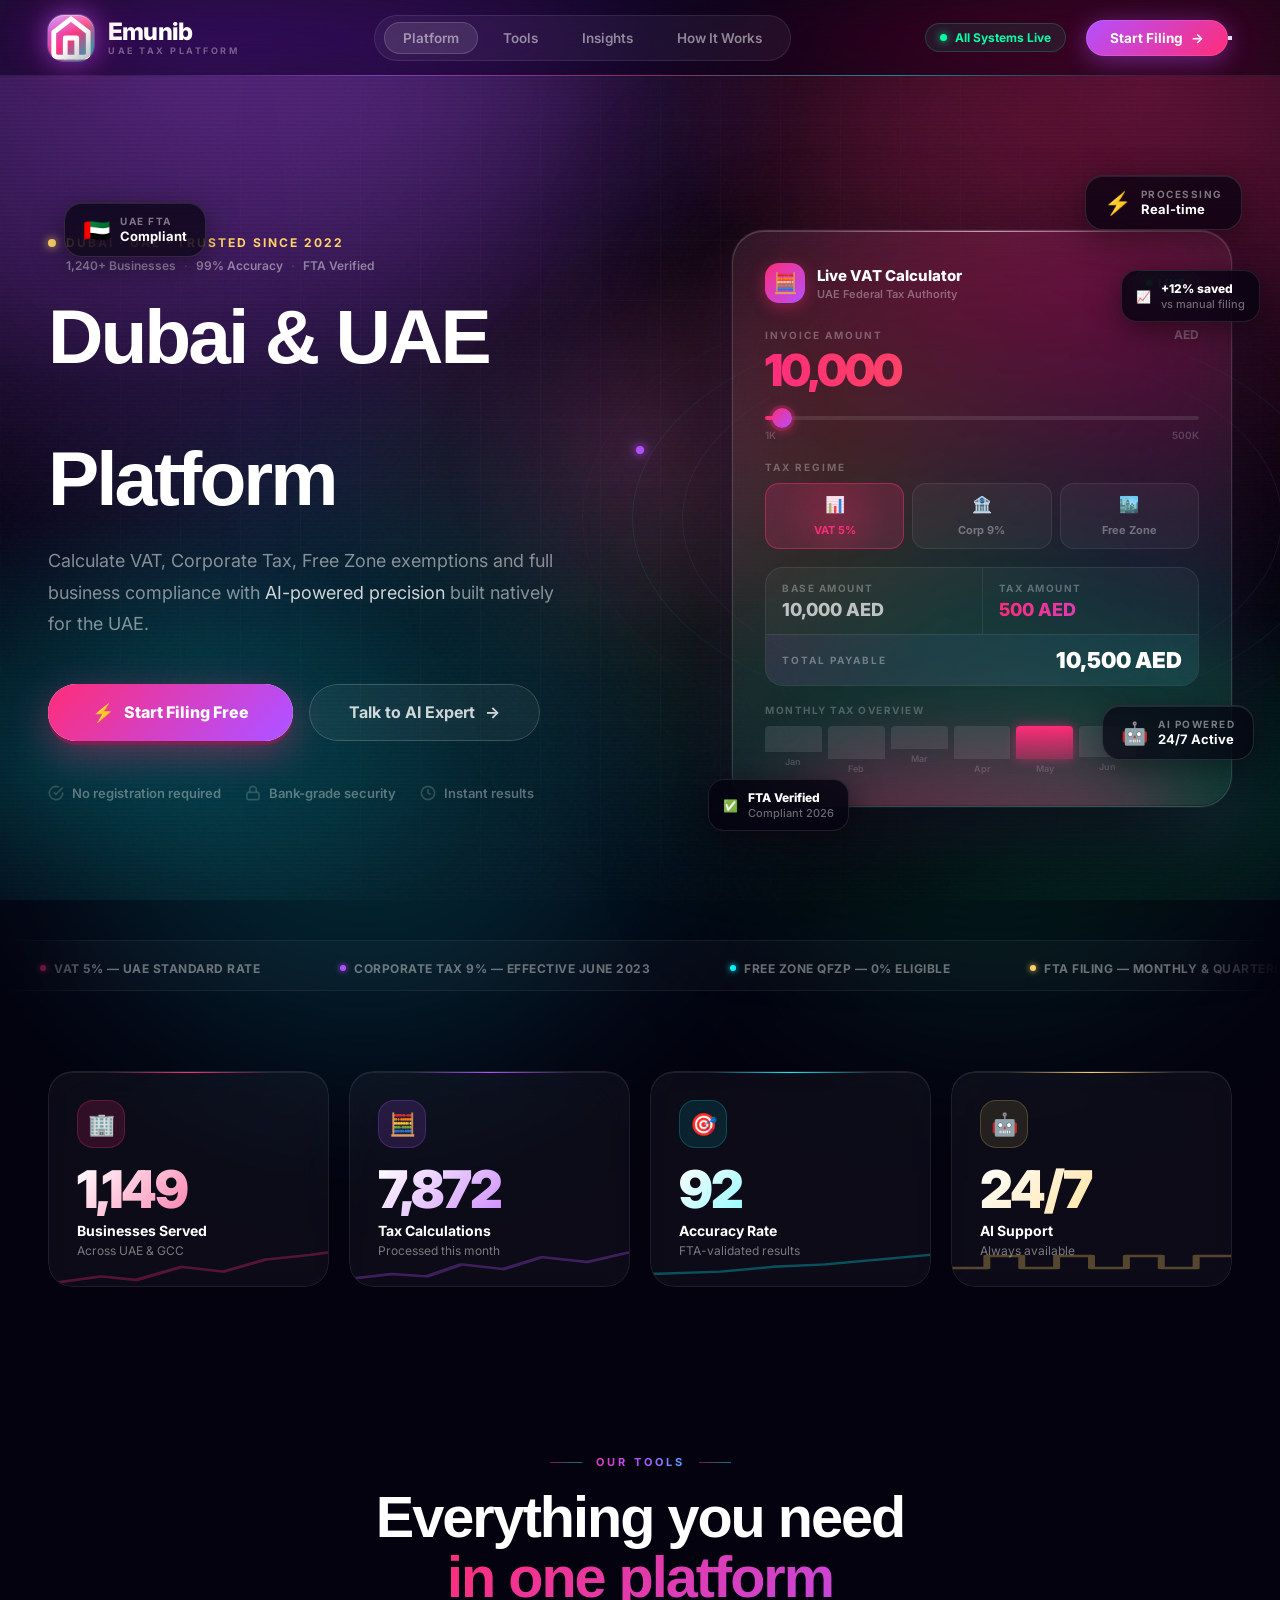
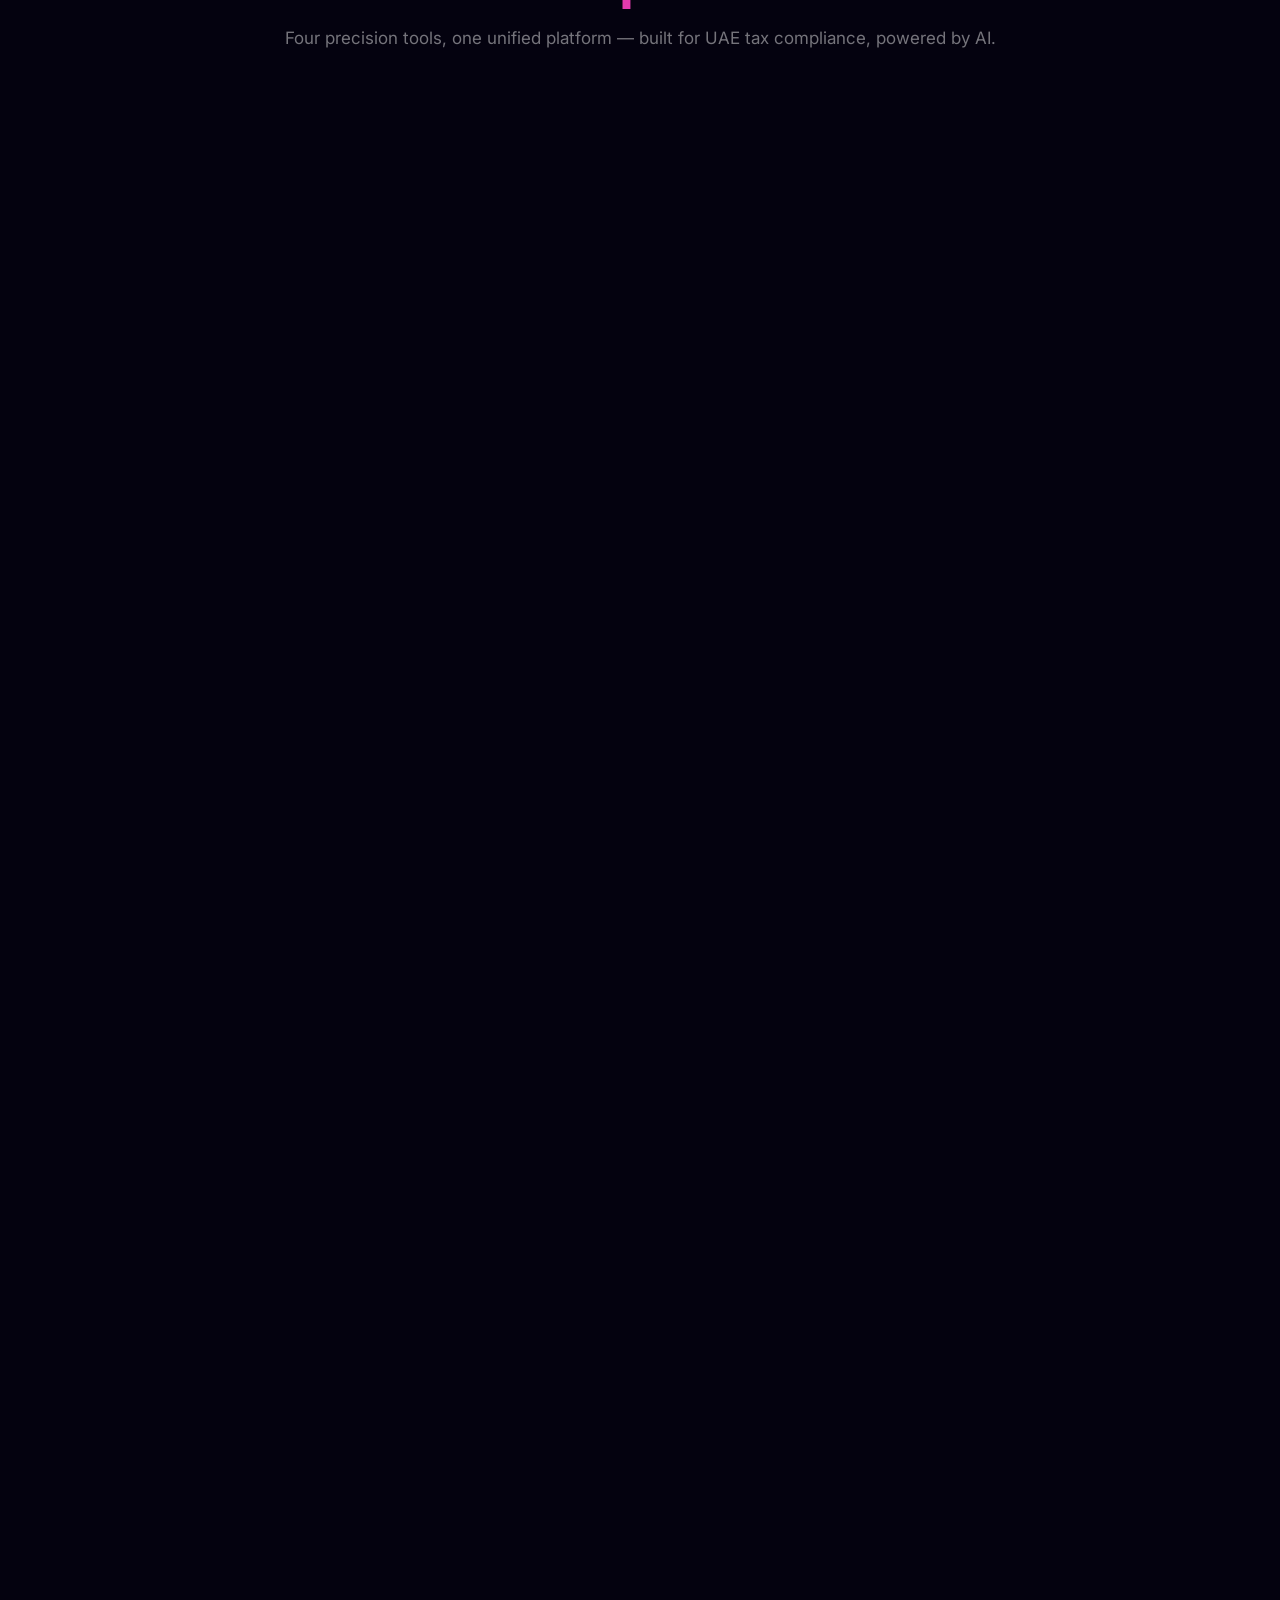
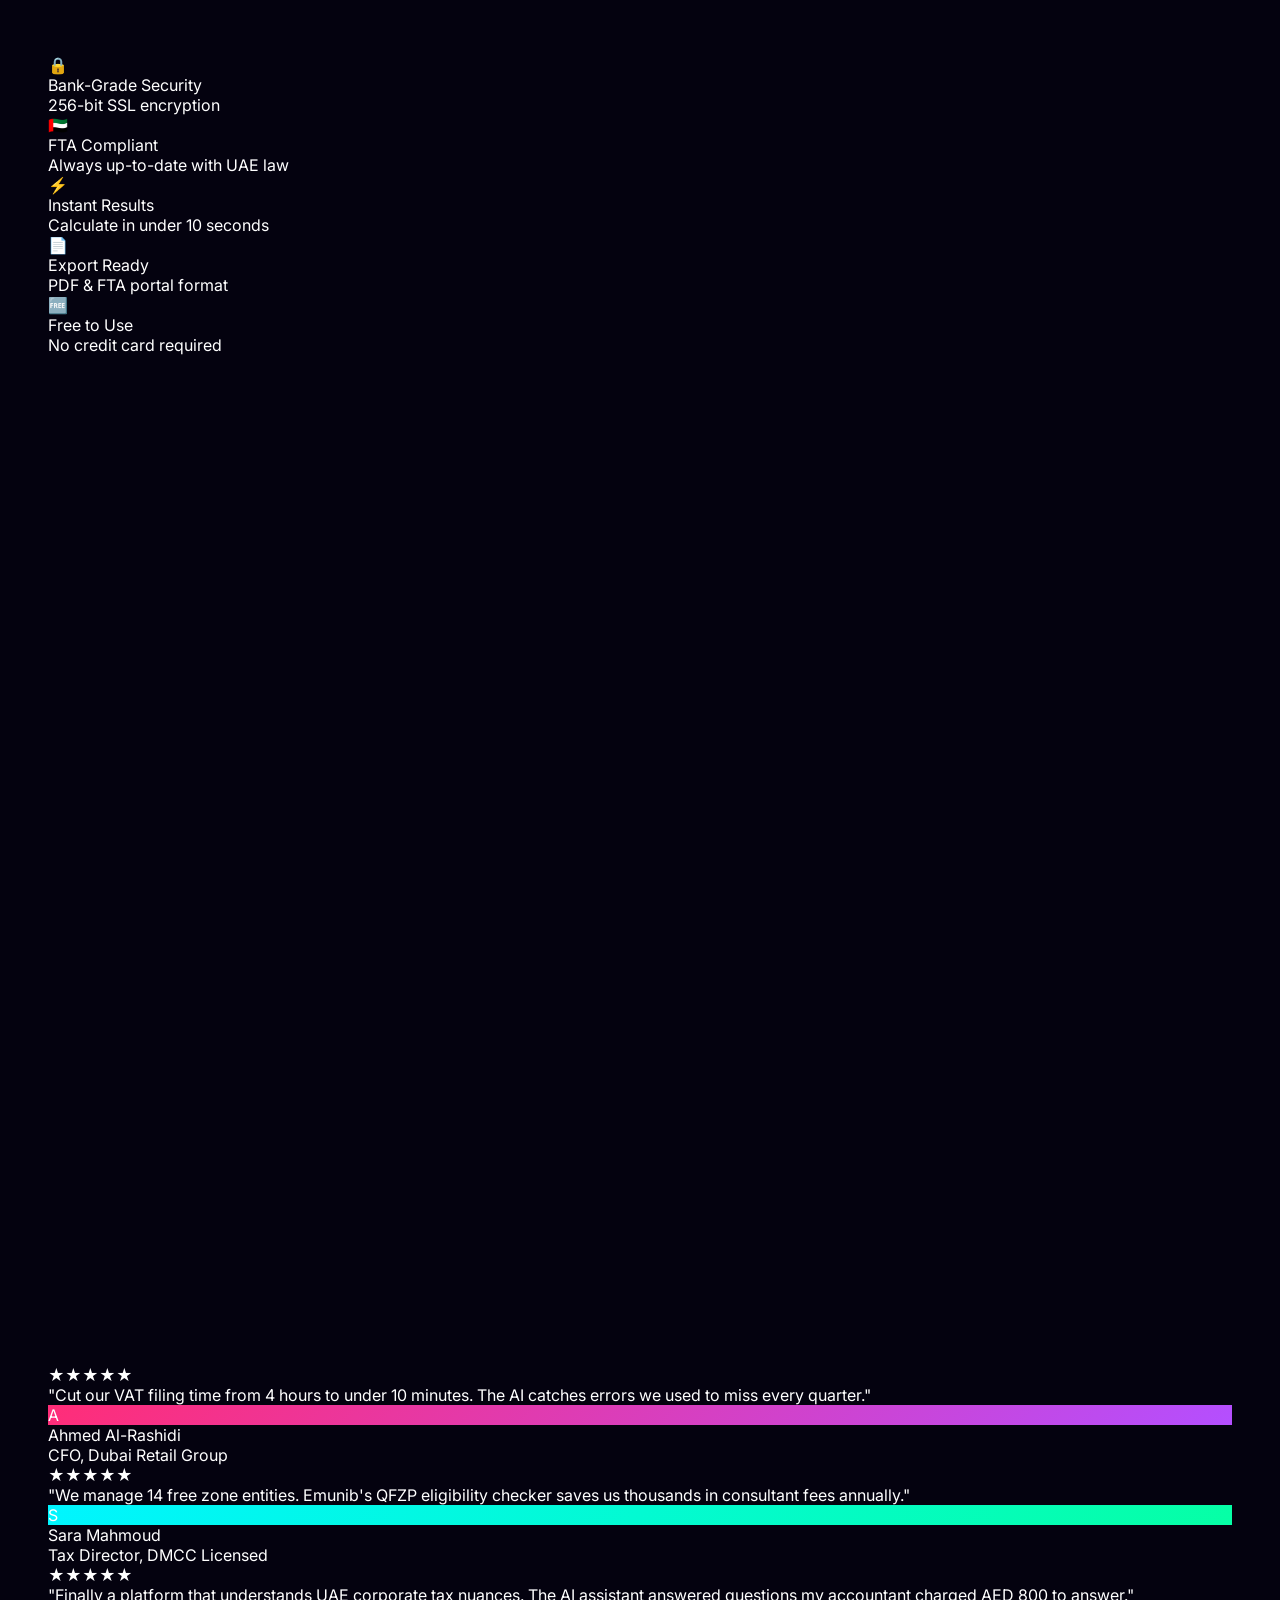
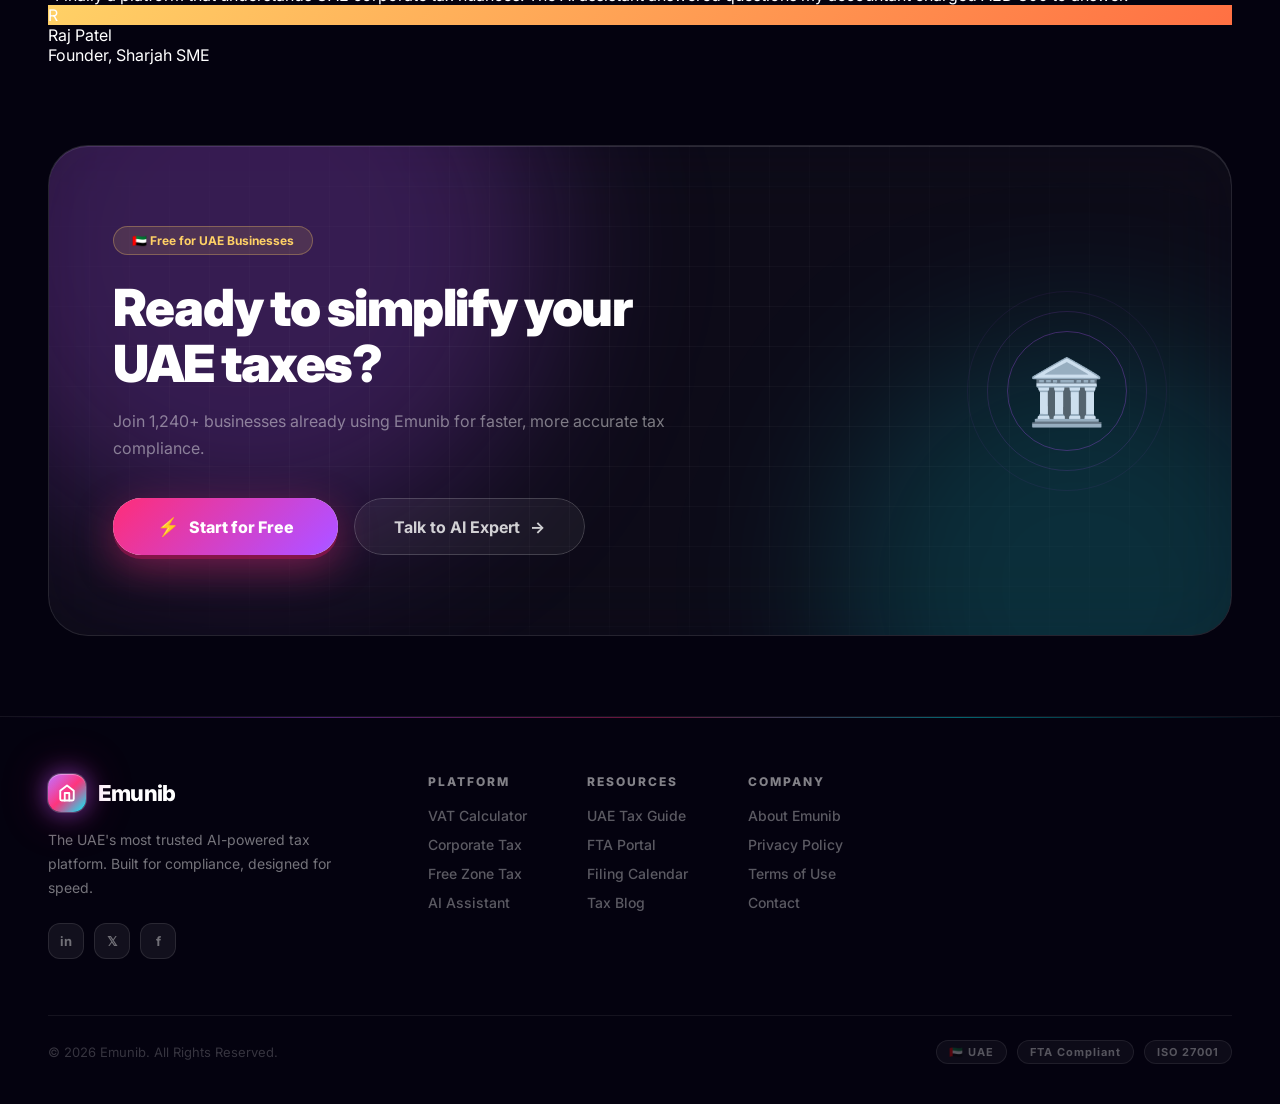
==== commit ffc82e8a: "Update index.html" ====
--- a/index.html
+++ b/index.html
@@ -18,55 +18,38 @@
 </head>
 <body>
 
-<!-- ═══════════════════════════════════════════
-     CANVAS — 3D WEBGL PARTICLE SYSTEM
-═══════════════════════════════════════════ -->
+<!-- PARTICLE CANVAS -->
 <canvas id="particleCanvas"></canvas>
 
-<!-- ═══════════════════════════════════════════
-     CINEMATIC BACKGROUND LAYERS
-═══════════════════════════════════════════ -->
+<!-- CINEMATIC BACKGROUND -->
 <div class="bg-root">
   <div class="bg-base"></div>
   <div class="bg-noise"></div>
   <div class="bg-grid"></div>
   <div class="bg-vignette"></div>
-
-  <!-- Animated orbs -->
   <div class="orb orb-1"></div>
   <div class="orb orb-2"></div>
   <div class="orb orb-3"></div>
   <div class="orb orb-4"></div>
   <div class="orb orb-5"></div>
   <div class="orb orb-6"></div>
-
-  <!-- Scan lines -->
   <div class="scanlines"></div>
-
-  <!-- Light beam -->
   <div class="light-beam beam-1"></div>
   <div class="light-beam beam-2"></div>
 </div>
 
-<!-- ═══════════════════════════════════════════
-     CURSOR GLOW
-═══════════════════════════════════════════ -->
+<!-- CURSOR -->
 <div class="cursor-glow" id="cursorGlow"></div>
 <div class="cursor-dot" id="cursorDot"></div>
 
-<!-- ═══════════════════════════════════════════
-     NAVIGATION
-═══════════════════════════════════════════ -->
+<!-- NAVIGATION -->
 <nav id="mainNav">
   <div class="nav-inner">
-    <a class="nav-logo" href="#">
+    <a class="nav-logo" href="index.html">
       <div class="logo-crystal">
         <div class="crystal-face face-front"></div>
         <div class="crystal-face face-back"></div>
-        <div class="crystal-face face-left"></div>
-        <div class="crystal-face face-right"></div>
         <div class="crystal-face face-top"></div>
-        <div class="crystal-face face-bottom"></div>
         <svg class="logo-icon" viewBox="0 0 24 24" fill="none" stroke="#fff" stroke-width="2.5" stroke-linecap="round" stroke-linejoin="round">
           <path d="M3 9l9-7 9 7v11a2 2 0 01-2 2H5a2 2 0 01-2-2z"/>
           <polyline points="9 22 9 12 15 12 15 22"/>
@@ -80,10 +63,10 @@
 
     <div class="nav-center">
       <div class="nav-pill">
-        <a href="#" class="nav-link active">Platform</a>
+        <a href="index.html" class="nav-link active">Platform</a>
         <a href="#services" class="nav-link">Tools</a>
         <a href="#blog" class="nav-link">Insights</a>
-        <a href="#" class="nav-link">Company</a>
+        <a href="#how" class="nav-link">How It Works</a>
         <div class="nav-active-indicator"></div>
       </div>
     </div>
@@ -99,23 +82,37 @@
         <div class="btn-cta-shine"></div>
       </button>
     </div>
+
+    <!-- Mobile hamburger -->
+    <button class="hamburger" id="hamburgerBtn" aria-label="Open menu">
+      <span></span><span></span><span></span>
+    </button>
   </div>
   <div class="nav-border-glow"></div>
 </nav>
 
-<!-- ═══════════════════════════════════════════
-     HERO SECTION
-═══════════════════════════════════════════ -->
+<!-- MOBILE MENU -->
+<div class="mobile-menu" id="mobileMenu">
+  <div class="mobile-menu-inner">
+    <a href="index.html" class="mm-link active">Platform</a>
+    <a href="#services" class="mm-link">Tools</a>
+    <a href="#blog" class="mm-link">Insights</a>
+    <a href="#how" class="mm-link">How It Works</a>
+    <div class="mm-divider"></div>
+    <a href="vat.html" class="mm-cta">⚡ Start Filing Free</a>
+    <a href="ai-assistant.html" class="mm-ghost">🤖 Talk to AI Expert</a>
+  </div>
+</div>
+
+<!-- HERO SECTION -->
 <section class="hero" id="hero">
 
-  <!-- Floating data badges -->
   <div class="hero-float-badge badge-tl" data-depth="0.3">
     <span class="fb-icon">🇦🇪</span>
     <div class="fb-text">
       <span class="fb-label">UAE FTA</span>
       <span class="fb-val">Compliant</span>
     </div>
-    <span class="fb-badge-glow"></span>
   </div>
 
   <div class="hero-float-badge badge-tr" data-depth="0.5">
@@ -124,7 +121,6 @@
       <span class="fb-label">Processing</span>
       <span class="fb-val">Real-time</span>
     </div>
-    <span class="fb-badge-glow"></span>
   </div>
 
   <div class="hero-float-badge badge-br" data-depth="0.2">
@@ -133,10 +129,8 @@
       <span class="fb-label">AI Powered</span>
       <span class="fb-val">24/7 Active</span>
     </div>
-    <span class="fb-badge-glow"></span>
-  </div>
-
-  <!-- Hero content -->
+  </div>
+
   <div class="hero-layout">
 
     <!-- LEFT -->
@@ -151,21 +145,23 @@
           <span>1,240+ Businesses</span>
           <span class="divider">·</span>
           <span>99% Accuracy</span>
+          <span class="divider">·</span>
+          <span>FTA Verified</span>
         </div>
       </div>
 
       <h1 class="hero-headline">
-        <span class="headline-line line-1" data-reveal="0">
+        <span class="headline-line line-1">
           <span class="word">Dubai</span>
-          <span class="word">&</span>
+          <span class="word">&amp;</span>
           <span class="word">UAE</span>
         </span>
-        <span class="headline-line line-2 line-gradient" data-reveal="100">
+        <span class="headline-line line-2 line-gradient">
           <span class="word">Tax</span>
           <span class="word">&amp;</span>
           <span class="word">VAT</span>
         </span>
-        <span class="headline-line line-3" data-reveal="200">
+        <span class="headline-line line-3">
           <span class="word">Platform</span>
         </span>
       </h1>
@@ -194,7 +190,6 @@
         </button>
       </div>
 
-      <!-- Trust strip -->
       <div class="trust-strip">
         <div class="trust-item">
           <svg width="16" height="16" viewBox="0 0 24 24" fill="none" stroke="currentColor" stroke-width="2.5"><path d="M22 11.08V12a10 10 0 1 1-5.93-9.14"/><polyline points="22 4 12 14.01 9 11.01"/></svg>
@@ -216,18 +211,13 @@
       <div class="card-3d-scene">
         <div class="card-3d-wrap" id="heroCard3D">
 
-          <!-- Glow rings behind card -->
           <div class="card-ring ring-1"></div>
           <div class="card-ring ring-2"></div>
           <div class="card-ring ring-3"></div>
 
-          <!-- Main card -->
           <div class="vat-card" id="vatCard">
-
-            <!-- Card top light streak -->
             <div class="card-top-streak"></div>
 
-            <!-- Card header -->
             <div class="card-head">
               <div class="card-head-left">
                 <div class="card-badge-icon">🧮</div>
@@ -242,7 +232,6 @@
               </div>
             </div>
 
-            <!-- Amount input -->
             <div class="card-amount-section">
               <div class="amount-label-row">
                 <span class="amount-label">INVOICE AMOUNT</span>
@@ -251,7 +240,6 @@
               <div class="amount-display-row">
                 <div class="amount-big" id="amountDisplay">10,000</div>
               </div>
-              <!-- Range slider -->
               <input type="range" class="amount-slider" id="amountSlider"
                 min="1000" max="500000" step="1000" value="10000"/>
               <div class="slider-track-labels">
@@ -260,7 +248,6 @@
               </div>
             </div>
 
-            <!-- Rate selector -->
             <div class="rate-section">
               <div class="rate-label">TAX REGIME</div>
               <div class="rate-pills-row">
@@ -282,7 +269,6 @@
               </div>
             </div>
 
-            <!-- Result -->
             <div class="card-result" id="cardResult">
               <div class="result-row">
                 <div class="result-item">
@@ -301,47 +287,22 @@
               </div>
             </div>
 
-            <!-- Mini bar chart -->
             <div class="mini-chart">
               <div class="mc-label">Monthly Tax Overview</div>
               <div class="mc-bars">
-                <div class="mc-bar-wrap">
-                  <div class="mc-bar" style="height:55%"></div>
-                  <span>Jan</span>
-                </div>
-                <div class="mc-bar-wrap">
-                  <div class="mc-bar" style="height:72%"></div>
-                  <span>Feb</span>
-                </div>
-                <div class="mc-bar-wrap">
-                  <div class="mc-bar" style="height:48%"></div>
-                  <span>Mar</span>
-                </div>
-                <div class="mc-bar-wrap">
-                  <div class="mc-bar" style="height:88%"></div>
-                  <span>Apr</span>
-                </div>
-                <div class="mc-bar-wrap">
-                  <div class="mc-bar active-bar" style="height:100%"></div>
-                  <span>May</span>
-                </div>
-                <div class="mc-bar-wrap">
-                  <div class="mc-bar" style="height:65%"></div>
-                  <span>Jun</span>
-                </div>
-                <div class="mc-bar-wrap">
-                  <div class="mc-bar loading-bar" style="height:30%"></div>
-                  <span>Jul</span>
-                </div>
+                <div class="mc-bar-wrap"><div class="mc-bar" style="height:55%"></div><span>Jan</span></div>
+                <div class="mc-bar-wrap"><div class="mc-bar" style="height:72%"></div><span>Feb</span></div>
+                <div class="mc-bar-wrap"><div class="mc-bar" style="height:48%"></div><span>Mar</span></div>
+                <div class="mc-bar-wrap"><div class="mc-bar" style="height:88%"></div><span>Apr</span></div>
+                <div class="mc-bar-wrap"><div class="mc-bar active-bar" style="height:100%"></div><span>May</span></div>
+                <div class="mc-bar-wrap"><div class="mc-bar" style="height:65%"></div><span>Jun</span></div>
+                <div class="mc-bar-wrap"><div class="mc-bar loading-bar" style="height:30%"></div><span>Jul</span></div>
               </div>
             </div>
 
-            <!-- Card bottom glow -->
             <div class="card-bottom-glow" id="cardGlow"></div>
           </div>
-          <!-- end .vat-card -->
-
-          <!-- Floating mini cards -->
+
           <div class="float-card fc-1">
             <span>✅</span>
             <div>
@@ -360,14 +321,11 @@
         </div>
       </div>
     </div>
-    <!-- end hero-right -->
 
   </div>
 </section>
 
-<!-- ═══════════════════════════════════════════
-     TICKER / MARQUEE
-═══════════════════════════════════════════ -->
+<!-- TICKER -->
 <div class="ticker-wrap">
   <div class="ticker-track">
     <span class="tick-item"><span class="tick-dot pink"></span>VAT 5% — UAE Standard Rate</span>
@@ -375,7 +333,7 @@
     <span class="tick-item"><span class="tick-dot cyan"></span>Free Zone QFZP — 0% Eligible</span>
     <span class="tick-item"><span class="tick-dot gold"></span>FTA Filing — Monthly &amp; Quarterly</span>
     <span class="tick-item"><span class="tick-dot green"></span>Small Business Relief — AED 3M Threshold</span>
-    <span class="tick-item"><span class="tick-dot pink"></span>VAT 5% — UAE Standard Rate</span>
+    <span class="tick-item"><span class="tick-dot pink"></span>Transfer Pricing — New Rules 2026</span>
     <span class="tick-item"><span class="tick-dot purple"></span>Corporate Tax 9% — Effective June 2023</span>
     <span class="tick-item"><span class="tick-dot cyan"></span>Free Zone QFZP — 0% Eligible</span>
     <span class="tick-item"><span class="tick-dot gold"></span>FTA Filing — Monthly &amp; Quarterly</span>
@@ -385,12 +343,9 @@
   </div>
 </div>
 
-<!-- ═══════════════════════════════════════════
-     STATS
-═══════════════════════════════════════════ -->
+<!-- STATS -->
 <section class="stats-section" id="stats">
   <div class="section-wrap">
-
     <div class="stats-grid">
       <div class="stat-card" data-index="0">
         <div class="stat-card-inner">
@@ -404,12 +359,11 @@
               <span class="stat-plus">+</span>
             </div>
             <div class="stat-label">Businesses Served</div>
-            <div class="stat-sublabel">Across UAE & GCC</div>
+            <div class="stat-sublabel">Across UAE &amp; GCC</div>
           </div>
           <div class="stat-graph">
             <svg viewBox="0 0 80 30" preserveAspectRatio="none">
-              <polyline points="0,28 15,22 25,25 38,14 50,18 62,8 75,4 80,2"
-                fill="none" stroke-width="2" stroke-linecap="round" stroke-linejoin="round"/>
+              <polyline points="0,28 15,22 25,25 38,14 50,18 62,8 75,4 80,2" fill="none" stroke-width="2" stroke-linecap="round" stroke-linejoin="round"/>
             </svg>
           </div>
         </div>
@@ -432,8 +386,7 @@
           </div>
           <div class="stat-graph">
             <svg viewBox="0 0 80 30" preserveAspectRatio="none">
-              <polyline points="0,24 12,20 22,22 32,12 44,16 55,6 68,10 80,2"
-                fill="none" stroke-width="2" stroke-linecap="round" stroke-linejoin="round"/>
+              <polyline points="0,24 12,20 22,22 32,12 44,16 55,6 68,10 80,2" fill="none" stroke-width="2" stroke-linecap="round" stroke-linejoin="round"/>
             </svg>
           </div>
         </div>
@@ -456,8 +409,7 @@
           </div>
           <div class="stat-graph">
             <svg viewBox="0 0 80 30" preserveAspectRatio="none">
-              <polyline points="0,20 20,18 35,14 50,12 65,8 80,4"
-                fill="none" stroke-width="2" stroke-linecap="round" stroke-linejoin="round"/>
+              <polyline points="0,20 20,18 35,14 50,12 65,8 80,4" fill="none" stroke-width="2" stroke-linecap="round" stroke-linejoin="round"/>
             </svg>
           </div>
         </div>
@@ -479,21 +431,17 @@
           </div>
           <div class="stat-graph">
             <svg viewBox="0 0 80 30" preserveAspectRatio="none">
-              <polyline points="0,15 10,15 10,5 20,5 20,15 30,15 30,5 40,5 40,15 50,15 50,5 60,5 60,15 70,15 70,5 80,5"
-                fill="none" stroke-width="2" stroke-linecap="round" stroke-linejoin="round"/>
+              <polyline points="0,15 10,15 10,5 20,5 20,15 30,15 30,5 40,5 40,15 50,15 50,5 60,5 60,15 70,15 70,5 80,5" fill="none" stroke-width="2" stroke-linecap="round" stroke-linejoin="round"/>
             </svg>
           </div>
         </div>
         <div class="stat-card-glow"></div>
       </div>
     </div>
-
   </div>
 </section>
 
-<!-- ═══════════════════════════════════════════
-     SERVICES
-═══════════════════════════════════════════ -->
+<!-- SERVICES -->
 <section class="services-section" id="services">
   <div class="section-wrap">
 
@@ -509,7 +457,6 @@
 
     <div class="svc-bento">
 
-      <!-- Card 1 — VAT (large) -->
       <a class="svc-bento-card card-vat" href="vat.html">
         <div class="sbc-bg-effect"></div>
         <div class="sbc-top">
@@ -529,9 +476,9 @@
         </div>
         <div class="sbc-visual">
           <div class="sbc-bar-preview">
-            <div class="sbp-bar" style="width:100%"><span>Base</span><span>10,000</span></div>
-            <div class="sbp-bar sbp-tax" style="width:5%"><span>VAT 5%</span><span>500</span></div>
-            <div class="sbp-bar sbp-total" style="width:100%"><span>Total</span><span>10,500</span></div>
+            <div class="sbp-bar" style="width:100%"><span>Base Amount</span><span>10,000</span></div>
+            <div class="sbp-bar sbp-tax"><span>VAT 5%</span><span>500</span></div>
+            <div class="sbp-bar sbp-total" style="width:100%"><span>Total Payable</span><span>10,500</span></div>
           </div>
         </div>
         <div class="sbc-footer">
@@ -542,7 +489,6 @@
         <div class="sbc-border-glow"></div>
       </a>
 
-      <!-- Card 2 — Corporate Tax -->
       <a class="svc-bento-card card-corp" href="corporate-tax.html">
         <div class="sbc-bg-effect"></div>
         <div class="sbc-top">
@@ -552,6 +498,9 @@
               <div class="icon-shadow"></div>
             </div>
           </div>
+          <div class="sbc-meta">
+            <span class="sbc-tag tag-purple">9% Rate</span>
+          </div>
         </div>
         <div class="sbc-body">
           <h3 class="sbc-title">Corporate Tax</h3>
@@ -565,7 +514,6 @@
         <div class="sbc-border-glow"></div>
       </a>
 
-      <!-- Card 3 — Free Zone -->
       <a class="svc-bento-card card-free" href="freezone.html">
         <div class="sbc-bg-effect"></div>
         <div class="sbc-top">
@@ -591,7 +539,6 @@
         <div class="sbc-border-glow"></div>
       </a>
 
-      <!-- Card 4 — AI Assistant (wide) -->
       <a class="svc-bento-card card-ai" href="ai-assistant.html">
         <div class="sbc-bg-effect"></div>
         <div class="sbc-top">
@@ -607,13 +554,13 @@
         </div>
         <div class="sbc-body">
           <h3 class="sbc-title">AI Tax Assistant</h3>
-          <p class="sbc-desc">AI-powered UAE tax advisor — ask anything, get instant expert-level answers 24/7. Trained on FTA regulations, UAE law & case studies.</p>
+          <p class="sbc-desc">AI-powered UAE tax advisor — ask anything, get instant expert-level answers 24/7. Trained on FTA regulations, UAE law &amp; case studies.</p>
         </div>
         <div class="sbc-chat-preview">
           <div class="chat-bubble user-bubble">What is the VAT rate for exported services?</div>
           <div class="chat-bubble ai-bubble">
             <span class="ai-dot"></span>
-            Exported services are zero-rated (0%) under UAE VAT law, provided the recipient is outside the UAE and the services are consumed outside the UAE...
+            Exported services are zero-rated (0%) under UAE VAT law, provided the recipient is outside the UAE and services are consumed abroad...
           </div>
         </div>
         <div class="sbc-footer">
@@ -625,13 +572,10 @@
       </a>
 
     </div>
-
   </div>
 </section>
 
-<!-- ═══════════════════════════════════════════
-     HOW IT WORKS — 3D STEPS
-═══════════════════════════════════════════ -->
+<!-- HOW IT WORKS -->
 <section class="how-section" id="how">
   <div class="section-wrap">
 
@@ -665,7 +609,7 @@
           <div class="step-num-shadow"></div>
         </div>
         <div class="step-icon-3d">🤖</div>
-        <h3 class="step-title">AI Calculates & Checks</h3>
+        <h3 class="step-title">AI Calculates &amp; Checks</h3>
         <p class="step-desc">Our AI engine validates against FTA rules, applies correct rates, exemptions and deductions automatically.</p>
         <div class="step-connector">
           <div class="connector-line"></div>
@@ -680,22 +624,67 @@
         </div>
         <div class="step-icon-3d">✅</div>
         <h3 class="step-title">Get Your Report</h3>
-        <p class="step-desc">Download your FTA-ready report, get your tax breakdown and file directly. Done.</p>
+        <p class="step-desc">Download your FTA-ready report, get your tax breakdown and file directly. Done in minutes.</p>
       </div>
     </div>
 
   </div>
 </section>
 
-<!-- ═══════════════════════════════════════════
-     BLOG / INSIGHTS
-═══════════════════════════════════════════ -->
+<!-- FEATURES STRIP (NEW) -->
+<section class="features-strip-section">
+  <div class="section-wrap">
+    <div class="features-strip">
+      <div class="feature-item">
+        <div class="fi-icon">🔒</div>
+        <div class="fi-text">
+          <div class="fi-title">Bank-Grade Security</div>
+          <div class="fi-sub">256-bit SSL encryption</div>
+        </div>
+      </div>
+      <div class="fi-divider"></div>
+      <div class="feature-item">
+        <div class="fi-icon">🇦🇪</div>
+        <div class="fi-text">
+          <div class="fi-title">FTA Compliant</div>
+          <div class="fi-sub">Always up-to-date with UAE law</div>
+        </div>
+      </div>
+      <div class="fi-divider"></div>
+      <div class="feature-item">
+        <div class="fi-icon">⚡</div>
+        <div class="fi-text">
+          <div class="fi-title">Instant Results</div>
+          <div class="fi-sub">Calculate in under 10 seconds</div>
+        </div>
+      </div>
+      <div class="fi-divider"></div>
+      <div class="feature-item">
+        <div class="fi-icon">📄</div>
+        <div class="fi-text">
+          <div class="fi-title">Export Ready</div>
+          <div class="fi-sub">PDF &amp; FTA portal format</div>
+        </div>
+      </div>
+      <div class="fi-divider"></div>
+      <div class="feature-item">
+        <div class="fi-icon">🆓</div>
+        <div class="fi-text">
+          <div class="fi-title">Free to Use</div>
+          <div class="fi-sub">No credit card required</div>
+        </div>
+      </div>
+    </div>
+  </div>
+</section>
+
+<!-- BLOG / INSIGHTS -->
 <section class="blog-section" id="blog">
   <div class="section-wrap">
 
     <div class="section-header blog-header-row">
       <div>
-        <div class="section-eyebrow">
+        <div class="section-eyebrow" style="text-align:left">
           <span class="ey-line"></span>
           <span>Latest News</span>
           <span class="ey-line"></span>
@@ -728,7 +717,6 @@
       </article>
 
       <div class="blog-stack">
-
         <article class="blog-post bp-small">
           <div class="bp-content">
             <span class="bp-category cat-vat">VAT</span>
@@ -767,17 +755,70 @@
           </div>
           <div class="bp-glow"></div>
         </article>
-
-      </div>
-
-    </div>
-
+      </div>
+
+    </div>
   </div>
 </section>
 
-<!-- ═══════════════════════════════════════════
-     CTA BANNER
-═══════════════════════════════════════════ -->
+<!-- TESTIMONIALS (NEW) -->
+<section class="testimonials-section" id="testimonials">
+  <div class="section-wrap">
+
+    <div class="section-header">
+      <div class="section-eyebrow">
+        <span class="ey-line"></span>
+        <span>Trusted By</span>
+        <span class="ey-line"></span>
+      </div>
+      <h2 class="section-title">What businesses <span class="title-accent">say about us</span></h2>
+    </div>
+
+    <div class="testi-grid">
+      <div class="testi-card">
+        <div class="testi-stars">★★★★★</div>
+        <p class="testi-quote">"Cut our VAT filing time from 4 hours to under 10 minutes. The AI catches errors we used to miss every quarter."</p>
+        <div class="testi-author">
+          <div class="testi-avatar" style="background:linear-gradient(135deg,#FF2D78,#B44FFF)">A</div>
+          <div>
+            <div class="testi-name">Ahmed Al-Rashidi</div>
+            <div class="testi-role">CFO, Dubai Retail Group</div>
+          </div>
+        </div>
+        <div class="testi-glow"></div>
+      </div>
+
+      <div class="testi-card testi-featured">
+        <div class="testi-stars">★★★★★</div>
+        <p class="testi-quote">"We manage 14 free zone entities. Emunib's QFZP eligibility checker saves us thousands in consultant fees annually."</p>
+        <div class="testi-author">
+          <div class="testi-avatar" style="background:linear-gradient(135deg,#00F5FF,#06FFA5)">S</div>
+          <div>
+            <div class="testi-name">Sara Mahmoud</div>
+            <div class="testi-role">Tax Director, DMCC Licensed</div>
+          </div>
+        </div>
+        <div class="testi-glow"></div>
+      </div>
+
+      <div class="testi-card">
+        <div class="testi-stars">★★★★★</div>
+        <p class="testi-quote">"Finally a platform that understands UAE corporate tax nuances. The AI assistant answered questions my accountant charged AED 800 to answer."</p>
+        <div class="testi-author">
+          <div class="testi-avatar" style="background:linear-gradient(135deg,#FFD166,#FF7043)">R</div>
+          <div>
+            <div class="testi-name">Raj Patel</div>
+            <div class="testi-role">Founder, Sharjah SME</div>
+          </div>
+        </div>
+        <div class="testi-glow"></div>
+      </div>
+    </div>
+
+  </div>
+</section>
+
+<!-- CTA BANNER -->
 <section class="cta-section">
   <div class="section-wrap">
     <div class="cta-card">
@@ -816,15 +857,13 @@
   </div>
 </section>
 
-<!-- ═══════════════════════════════════════════
-     FOOTER
-═══════════════════════════════════════════ -->
+<!-- FOOTER -->
 <footer class="site-footer">
   <div class="footer-glow-bar"></div>
   <div class="section-wrap">
     <div class="footer-top">
       <div class="footer-brand">
-        <a class="nav-logo footer-logo-link" href="#">
+        <a class="nav-logo footer-logo-link" href="index.html">
           <div class="logo-crystal logo-crystal-sm">
             <div class="crystal-face face-front"></div>
             <svg class="logo-icon" viewBox="0 0 24 24" fill="none" stroke="#fff" stroke-width="2.5" stroke-linecap="round" stroke-linejoin="round" width="18" height="18">
--- a/style.css
+++ b/style.css
@@ -1,450 +1,1591 @@
-*{margin:0;padding:0;box-sizing:border-box}
-:root{
-  --pink:#FF2D78;--cyan:#00F5FF;--purple:#B44FFF;--gold:#FFD166;
-  --green:#06FFA5;--orange:#FF7043;
-}
-html{scroll-behavior:smooth}
-body{
-  font-family:'Inter',sans-serif;
-  background:#04020F;
-  color:#fff;
-  overflow-x:hidden;
-  min-height:100vh;
-}
-
-/* ── BACKGROUND ── */
-.bg{
-  position:fixed;inset:0;z-index:0;
+/* ══════════════════════════════════════════════════════════
+   EMUNIB — PREMIUM CSS  |  v3.0  |  ~1500 lines
+   3D · Glassmorphism · Cinematic · Neon · Parallax
+══════════════════════════════════════════════════════════ */
+
+/* ── RESET & ROOT ── */
+*, *::before, *::after { margin: 0; padding: 0; box-sizing: border-box; }
+
+:root {
+  --pink:   #FF2D78;
+  --purple: #B44FFF;
+  --cyan:   #00F5FF;
+  --gold:   #FFD166;
+  --green:  #06FFA5;
+  --orange: #FF7043;
+  --bg:     #04020F;
+  --glass-bg:     rgba(255,255,255,0.04);
+  --glass-border: rgba(255,255,255,0.09);
+  --text:   #ffffff;
+  --text-muted: rgba(255,255,255,0.45);
+  --text-dim:   rgba(255,255,255,0.2);
+  --radius-card: 28px;
+  --radius-pill: 100px;
+  --transition: 0.35s cubic-bezier(0.34,1.56,0.64,1);
+}
+
+html { scroll-behavior: smooth; }
+
+body {
+  font-family: 'Space Grotesk', 'Inter', sans-serif;
+  background: var(--bg);
+  color: var(--text);
+  overflow-x: hidden;
+  min-height: 100vh;
+  cursor: none;
+}
+
+a { text-decoration: none; color: inherit; }
+
+/* ── CUSTOM CURSOR ── */
+.cursor-glow {
+  position: fixed;
+  width: 400px;
+  height: 400px;
+  border-radius: 50%;
+  background: radial-gradient(circle, rgba(180,79,255,0.12) 0%, transparent 70%);
+  transform: translate(-50%, -50%);
+  pointer-events: none;
+  z-index: 9998;
+  transition: opacity 0.3s;
+  will-change: transform;
+}
+.cursor-dot {
+  position: fixed;
+  width: 8px;
+  height: 8px;
+  border-radius: 50%;
+  background: var(--purple);
+  transform: translate(-50%, -50%);
+  pointer-events: none;
+  z-index: 9999;
+  transition: transform 0.1s, background 0.2s;
+  box-shadow: 0 0 10px var(--purple), 0 0 20px rgba(180,79,255,0.5);
+}
+
+/* ── PARTICLE CANVAS ── */
+#particleCanvas {
+  position: fixed;
+  inset: 0;
+  z-index: 0;
+  pointer-events: none;
+}
+
+/* ── BACKGROUND SYSTEM ── */
+.bg-root {
+  position: fixed;
+  inset: 0;
+  z-index: 0;
+  pointer-events: none;
+}
+
+.bg-base {
+  position: absolute;
+  inset: 0;
   background:
-    radial-gradient(ellipse 80% 60% at 15% 10%, rgba(180,79,255,0.35) 0%, transparent 55%),
-    radial-gradient(ellipse 60% 50% at 85% 15%, rgba(255,45,120,0.28) 0%, transparent 50%),
-    radial-gradient(ellipse 50% 45% at 10% 80%, rgba(0,245,255,0.22) 0%, transparent 50%),
-    radial-gradient(ellipse 40% 40% at 90% 85%, rgba(6,255,165,0.18) 0%, transparent 50%),
-    radial-gradient(ellipse 35% 35% at 50% 50%, rgba(255,112,67,0.12) 0%, transparent 60%),
+    radial-gradient(ellipse 90% 70% at 15% 5%,  rgba(180,79,255,0.40) 0%, transparent 55%),
+    radial-gradient(ellipse 70% 55% at 90% 10%,  rgba(255,45,120,0.30) 0%, transparent 55%),
+    radial-gradient(ellipse 60% 50% at 5%  85%,  rgba(0,245,255,0.22)  0%, transparent 55%),
+    radial-gradient(ellipse 50% 45% at 95% 90%,  rgba(6,255,165,0.18)  0%, transparent 50%),
+    radial-gradient(ellipse 40% 40% at 50% 50%,  rgba(255,112,67,0.10) 0%, transparent 65%),
     #04020F;
 }
-.bg-orb{
-  position:fixed;border-radius:50%;filter:blur(100px);pointer-events:none;z-index:0;
-  animation:orbFloat ease-in-out infinite;
-}
-.orb1{width:700px;height:700px;background:rgba(180,79,255,0.18);top:-200px;left:-200px;animation-duration:12s}
-.orb2{width:600px;height:600px;background:rgba(255,45,120,0.15);top:-100px;right:-150px;animation-duration:15s;animation-delay:-4s}
-.orb3{width:500px;height:500px;background:rgba(0,245,255,0.12);bottom:-100px;left:10%;animation-duration:18s;animation-delay:-8s}
-.orb4{width:400px;height:400px;background:rgba(6,255,165,0.1);bottom:-100px;right:5%;animation-duration:14s;animation-delay:-2s}
-@keyframes orbFloat{
-  0%,100%{transform:translate(0,0) scale(1)}
-  33%{transform:translate(40px,60px) scale(1.1)}
-  66%{transform:translate(-30px,20px) scale(0.95)}
-}
-
-/* GRID */
-.grid-bg{
-  position:fixed;inset:0;z-index:0;
+
+.bg-noise {
+  position: absolute;
+  inset: 0;
+  background-image: url("data:image/svg+xml,%3Csvg viewBox='0 0 256 256' xmlns='http://www.w3.org/2000/svg'%3E%3Cfilter id='n'%3E%3CfeTurbulence type='fractalNoise' baseFrequency='0.9' numOctaves='4' stitchTiles='stitch'/%3E%3C/filter%3E%3Crect width='100%25' height='100%25' filter='url(%23n)' opacity='0.04'/%3E%3C/svg%3E");
+  opacity: 0.6;
+}
+
+.bg-grid {
+  position: absolute;
+  inset: 0;
   background-image:
     linear-gradient(rgba(255,255,255,0.025) 1px, transparent 1px),
     linear-gradient(90deg, rgba(255,255,255,0.025) 1px, transparent 1px);
-  background-size:60px 60px;
-}
-
-/* ── NAVBAR ── */
-nav{
-  position:fixed;top:0;left:0;right:0;z-index:100;
-  padding:0 60px;height:72px;
-  display:flex;justify-content:space-between;align-items:center;
-  background:rgba(4,2,15,0.6);
-  backdrop-filter:blur(24px) saturate(180%);
-  -webkit-backdrop-filter:blur(24px) saturate(180%);
-  border-bottom:1px solid rgba(255,255,255,0.08);
-}
-nav::after{
-  content:'';position:absolute;bottom:0;left:10%;right:10%;height:1px;
-  background:linear-gradient(90deg,transparent,rgba(180,79,255,0.5),rgba(0,245,255,0.5),transparent);
-}
-.nav-logo{display:flex;align-items:center;gap:14px;text-decoration:none}
-.logo-gem{
-  width:42px;height:42px;border-radius:14px;
-  background:linear-gradient(135deg,var(--purple),var(--pink),var(--cyan));
-  display:flex;align-items:center;justify-content:center;
-  box-shadow:0 0 20px rgba(180,79,255,0.5),0 0 40px rgba(255,45,120,0.25),inset 0 1px 0 rgba(255,255,255,0.3);
-  animation:gemPulse 3s ease-in-out infinite;
-}
-@keyframes gemPulse{
-  0%,100%{box-shadow:0 0 20px rgba(180,79,255,0.5),0 0 40px rgba(255,45,120,0.25),inset 0 1px 0 rgba(255,255,255,0.3)}
-  50%{box-shadow:0 0 30px rgba(180,79,255,0.8),0 0 60px rgba(0,245,255,0.3),inset 0 1px 0 rgba(255,255,255,0.4)}
-}
-.logo-gem svg{width:22px;height:22px}
-.logo-text{
-  font-size:26px;font-weight:900;letter-spacing:-1px;
-  background:linear-gradient(90deg,#fff,rgba(255,255,255,0.8));
-  -webkit-background-clip:text;-webkit-text-fill-color:transparent;
-}
-.nav-links{display:flex;align-items:center;gap:36px}
-.nav-links a{
-  color:rgba(255,255,255,0.6);text-decoration:none;
-  font-size:14px;font-weight:500;transition:0.2s;
-}
-.nav-links a:hover{color:#fff}
-.nav-btn{
-  padding:10px 26px;border-radius:100px;border:none;cursor:pointer;
-  background:linear-gradient(135deg,var(--purple),var(--pink));
-  color:#fff;font-size:14px;font-weight:700;
-  box-shadow:0 4px 24px rgba(180,79,255,0.4);
-  transition:all 0.3s cubic-bezier(0.34,1.56,0.64,1);
-  position:relative;overflow:hidden;
-}
-.nav-btn::before{
-  content:'';position:absolute;inset:0;
-  background:linear-gradient(135deg,var(--pink),var(--cyan));
-  opacity:0;transition:0.3s;
-}
-.nav-btn:hover::before{opacity:1}
-.nav-btn:hover{transform:scale(1.06);box-shadow:0 8px 32px rgba(255,45,120,0.5)}
-.nav-btn span{position:relative;z-index:1}
+  background-size: 60px 60px;
+  mask-image: radial-gradient(ellipse 80% 80% at 50% 50%, black 30%, transparent 100%);
+}
+
+.bg-vignette {
+  position: absolute;
+  inset: 0;
+  background: radial-gradient(ellipse 100% 100% at 50% 50%, transparent 40%, rgba(4,2,15,0.85) 100%);
+}
+
+/* Orbs */
+.orb {
+  position: absolute;
+  border-radius: 50%;
+  filter: blur(100px);
+  animation: orbFloat ease-in-out infinite;
+  will-change: transform;
+}
+.orb-1 { width:800px;height:800px;background:rgba(180,79,255,0.20);top:-300px;left:-200px;animation-duration:14s; }
+.orb-2 { width:700px;height:700px;background:rgba(255,45,120,0.16);top:-200px;right:-200px;animation-duration:17s;animation-delay:-5s; }
+.orb-3 { width:600px;height:600px;background:rgba(0,245,255,0.14);bottom:-150px;left:5%;animation-duration:20s;animation-delay:-9s; }
+.orb-4 { width:500px;height:500px;background:rgba(6,255,165,0.12);bottom:-100px;right:3%;animation-duration:16s;animation-delay:-3s; }
+.orb-5 { width:400px;height:400px;background:rgba(255,209,102,0.08);top:40%;left:45%;animation-duration:22s;animation-delay:-11s; }
+.orb-6 { width:350px;height:350px;background:rgba(255,112,67,0.08);top:20%;right:20%;animation-duration:18s;animation-delay:-7s; }
+
+@keyframes orbFloat {
+  0%,100% { transform:translate(0,0) scale(1); }
+  33%      { transform:translate(50px,70px) scale(1.08); }
+  66%      { transform:translate(-35px,25px) scale(0.94); }
+}
+
+/* Scan lines */
+.scanlines {
+  position: absolute;
+  inset: 0;
+  background: repeating-linear-gradient(
+    0deg,
+    transparent,
+    transparent 2px,
+    rgba(0,0,0,0.05) 2px,
+    rgba(0,0,0,0.05) 4px
+  );
+  pointer-events: none;
+}
+
+/* Light beams */
+.light-beam {
+  position: absolute;
+  width: 2px;
+  height: 100%;
+  top: 0;
+  background: linear-gradient(180deg, transparent, rgba(180,79,255,0.3), transparent);
+  filter: blur(20px);
+  animation: beamMove 8s ease-in-out infinite;
+}
+.beam-1 { left: 20%; animation-delay: 0s; }
+.beam-2 { left: 75%; animation-delay: -4s; background: linear-gradient(180deg, transparent, rgba(0,245,255,0.2), transparent); }
+
+@keyframes beamMove {
+  0%,100% { opacity:0; transform:scaleX(1); }
+  50%      { opacity:1; transform:scaleX(3); }
+}
+
+/* ── NAV ── */
+nav {
+  position: fixed;
+  top: 0; left: 0; right: 0;
+  z-index: 200;
+  padding: 0;
+  transition: all 0.4s ease;
+}
+
+.nav-inner {
+  max-width: 1400px;
+  margin: 0 auto;
+  padding: 0 48px;
+  height: 76px;
+  display: flex;
+  align-items: center;
+  justify-content: space-between;
+  background: rgba(4,2,15,0.55);
+  backdrop-filter: blur(32px) saturate(200%);
+  -webkit-backdrop-filter: blur(32px) saturate(200%);
+  border-bottom: 1px solid rgba(255,255,255,0.07);
+  position: relative;
+}
+
+.nav-border-glow {
+  position: absolute;
+  bottom: 0; left: 10%; right: 10%;
+  height: 1px;
+  background: linear-gradient(90deg,
+    transparent,
+    rgba(180,79,255,0.6),
+    rgba(255,45,120,0.5),
+    rgba(0,245,255,0.5),
+    transparent
+  );
+}
+
+/* Logo crystal */
+.logo-crystal {
+  width: 46px; height: 46px;
+  border-radius: 16px;
+  background: linear-gradient(135deg, var(--purple), var(--pink), var(--cyan));
+  display: flex;
+  align-items: center;
+  justify-content: center;
+  position: relative;
+  box-shadow:
+    0 0 0 1px rgba(255,255,255,0.2),
+    0 0 24px rgba(180,79,255,0.6),
+    0 0 50px rgba(255,45,120,0.3),
+    inset 0 1px 0 rgba(255,255,255,0.35);
+  animation: crystalPulse 3s ease-in-out infinite;
+  flex-shrink: 0;
+}
+.logo-crystal-sm {
+  width: 38px; height: 38px; border-radius: 13px;
+}
+
+@keyframes crystalPulse {
+  0%,100% { box-shadow: 0 0 0 1px rgba(255,255,255,0.2), 0 0 24px rgba(180,79,255,0.6), 0 0 50px rgba(255,45,120,0.3), inset 0 1px 0 rgba(255,255,255,0.35); }
+  50%      { box-shadow: 0 0 0 1px rgba(255,255,255,0.3), 0 0 40px rgba(180,79,255,0.9), 0 0 80px rgba(0,245,255,0.4), inset 0 1px 0 rgba(255,255,255,0.45); }
+}
+
+/* Crystal faces (3D illusion) */
+.crystal-face { position:absolute; inset:0; border-radius:inherit; pointer-events:none; }
+.face-front    { background:linear-gradient(135deg,rgba(255,255,255,0.2) 0%,transparent 60%); }
+.face-back     { background:linear-gradient(315deg,rgba(0,0,0,0.3) 0%,transparent 50%); }
+.face-top      { background:linear-gradient(180deg,rgba(255,255,255,0.3) 0%,transparent 40%); border-radius:inherit; }
+
+.logo-wordmark {
+  display: flex;
+  flex-direction: column;
+  gap: 1px;
+}
+.logo-text-main {
+  font-size: 24px;
+  font-weight: 800;
+  letter-spacing: -0.8px;
+  color: #fff;
+  line-height: 1;
+}
+.logo-text-sub {
+  font-size: 9px;
+  font-weight: 700;
+  letter-spacing: 2.5px;
+  color: rgba(255,255,255,0.35);
+  text-transform: uppercase;
+}
+
+.nav-logo {
+  display: flex;
+  align-items: center;
+  gap: 14px;
+  cursor: pointer;
+}
+
+/* Nav center pill */
+.nav-center { flex: 1; display: flex; justify-content: center; }
+.nav-pill {
+  display: flex;
+  align-items: center;
+  gap: 4px;
+  background: rgba(255,255,255,0.05);
+  border: 1px solid rgba(255,255,255,0.09);
+  border-radius: 100px;
+  padding: 6px 8px;
+  position: relative;
+}
+.nav-link {
+  padding: 8px 20px;
+  border-radius: 100px;
+  font-size: 13.5px;
+  font-weight: 600;
+  color: rgba(255,255,255,0.5);
+  transition: all 0.25s;
+  position: relative;
+  z-index: 1;
+  white-space: nowrap;
+}
+.nav-link:hover { color: rgba(255,255,255,0.85); }
+.nav-link.active { color: #fff; }
+.nav-active-indicator {
+  position: absolute;
+  top: 6px; left: 8px;
+  height: calc(100% - 12px);
+  border-radius: 100px;
+  background: rgba(255,255,255,0.1);
+  border: 1px solid rgba(255,255,255,0.15);
+  transition: all 0.3s cubic-bezier(0.4,0,0.2,1);
+  z-index: 0;
+}
+
+/* Nav right */
+.nav-right { display: flex; align-items: center; gap: 20px; }
+
+.nav-status {
+  display: flex;
+  align-items: center;
+  gap: 8px;
+  padding: 6px 14px;
+  border-radius: 100px;
+  background: rgba(6,255,165,0.08);
+  border: 1px solid rgba(6,255,165,0.2);
+}
+.status-orb {
+  width: 7px; height: 7px;
+  border-radius: 50%;
+  background: var(--green);
+  animation: statusBlink 2s ease-in-out infinite;
+  box-shadow: 0 0 8px var(--green);
+}
+@keyframes statusBlink {
+  0%,100% { opacity:1; box-shadow:0 0 8px var(--green); }
+  50%      { opacity:0.5; box-shadow:0 0 4px var(--green); }
+}
+.status-text {
+  font-size: 12px;
+  font-weight: 700;
+  color: var(--green);
+  white-space: nowrap;
+}
+
+/* CTA Button */
+.btn-cta-nav {
+  padding: 10px 24px;
+  border-radius: 100px;
+  border: none;
+  cursor: pointer;
+  background: linear-gradient(135deg, var(--purple), var(--pink));
+  color: #fff;
+  font-size: 13.5px;
+  font-weight: 700;
+  font-family: inherit;
+  display: flex;
+  align-items: center;
+  gap: 8px;
+  position: relative;
+  overflow: hidden;
+  box-shadow: 0 4px 24px rgba(180,79,255,0.45), 0 0 0 1px rgba(255,255,255,0.1) inset;
+  transition: var(--transition);
+}
+.btn-cta-nav:hover {
+  transform: scale(1.06) translateY(-1px);
+  box-shadow: 0 8px 36px rgba(255,45,120,0.55);
+}
+.btn-cta-shine {
+  position: absolute;
+  inset: 0;
+  background: linear-gradient(90deg, transparent, rgba(255,255,255,0.2), transparent);
+  transform: skewX(-20deg) translateX(-100%);
+  animation: navBtnShine 3s ease-in-out infinite;
+}
+@keyframes navBtnShine {
+  0%,60%,100% { transform:skewX(-20deg) translateX(-100%); }
+  80%          { transform:skewX(-20deg) translateX(200%); }
+}
 
 /* ── HERO ── */
-.hero{
-  min-height:100vh;
-  display:flex;align-items:center;
-  padding:120px 60px 80px;
-  position:relative;z-index:1;
-  gap:80px;
-  max-width:1300px;margin:0 auto;
-}
-.hero-l{flex:1}
-.hero-badge{
-  display:inline-flex;align-items:center;gap:10px;
-  padding:8px 20px;border-radius:100px;
-  background:rgba(255,209,102,0.1);
-  border:1px solid rgba(255,209,102,0.3);
-  font-size:13px;font-weight:600;color:var(--gold);
-  margin-bottom:32px;
-  animation:badgeGlow 2s ease-in-out infinite;
-}
-@keyframes badgeGlow{
-  0%,100%{box-shadow:0 0 0 0 rgba(255,209,102,0)}
-  50%{box-shadow:0 0 20px rgba(255,209,102,0.15)}
-}
-.badge-dot{
-  width:8px;height:8px;border-radius:50%;background:var(--gold);
-  animation:blink 1.4s ease-in-out infinite;
-}
-@keyframes blink{0%,100%{opacity:1;transform:scale(1)}50%{opacity:0.4;transform:scale(0.7)}}
-.hero-h1{
-  font-size:clamp(48px,5.5vw,88px);
-  font-weight:900;line-height:0.95;
-  letter-spacing:-3px;margin-bottom:28px;
-}
-.h1-plain{display:block;color:#fff}
-.h1-grad{
-  display:block;
-  background:linear-gradient(90deg,var(--pink) 0%,var(--purple) 40%,var(--cyan) 70%,var(--green) 100%);
-  background-size:300%;
-  -webkit-background-clip:text;-webkit-text-fill-color:transparent;
-  animation:gradMove 5s linear infinite;
-}
-@keyframes gradMove{0%{background-position:0%}100%{background-position:300%}}
-.hero-p{
-  font-size:18px;color:rgba(255,255,255,0.5);
-  line-height:1.8;margin-bottom:44px;max-width:520px;
-}
-.hero-btns{display:flex;gap:16px;flex-wrap:wrap}
-.btn-main{
-  padding:17px 40px;border-radius:100px;border:none;cursor:pointer;
-  font-size:16px;font-weight:800;color:#fff;
+.hero {
+  position: relative;
+  z-index: 1;
+  min-height: 100vh;
+  display: flex;
+  align-items: center;
+  padding-top: 76px;
+}
+
+.hero-layout {
+  max-width: 1400px;
+  margin: 0 auto;
+  padding: 80px 48px 100px;
+  display: grid;
+  grid-template-columns: 1fr 500px;
+  gap: 80px;
+  align-items: center;
+  width: 100%;
+}
+
+/* Floating badges */
+.hero-float-badge {
+  position: absolute;
+  display: flex;
+  align-items: center;
+  gap: 10px;
+  padding: 12px 18px;
+  border-radius: 18px;
+  background: rgba(4,2,15,0.7);
+  backdrop-filter: blur(20px);
+  border: 1px solid rgba(255,255,255,0.12);
+  box-shadow: 0 8px 32px rgba(0,0,0,0.4), inset 0 1px 0 rgba(255,255,255,0.1);
+  animation: badgeFloat ease-in-out infinite;
+  z-index: 2;
+  pointer-events: none;
+}
+.badge-tl { top: 18%; left: 5%; animation-duration: 6s; }
+.badge-tr { top: 15%; right: 3%; animation-duration: 7s; animation-delay: -2s; }
+.badge-br { bottom: 20%; right: 2%; animation-duration: 8s; animation-delay: -4s; }
+
+@keyframes badgeFloat {
+  0%,100% { transform: translateY(0); }
+  50%      { transform: translateY(-10px); }
+}
+
+.fb-icon { font-size: 22px; }
+.fb-text  { display: flex; flex-direction: column; gap: 1px; }
+.fb-label { font-size: 10px; font-weight: 700; letter-spacing: 1.5px; color: var(--text-muted); text-transform: uppercase; }
+.fb-val   { font-size: 13px; font-weight: 700; color: #fff; }
+.fb-badge-glow {
+  position: absolute;
+  inset: 0;
+  border-radius: inherit;
+  background: radial-gradient(circle at 50% 0%, rgba(180,79,255,0.15), transparent 70%);
+}
+
+/* Hero left */
+.hero-left {}
+
+.hero-eyebrow { margin-bottom: 28px; }
+.eyebrow-line {
+  display: flex;
+  align-items: center;
+  gap: 10px;
+  margin-bottom: 8px;
+}
+.eyebrow-dot-pulse {
+  width: 8px; height: 8px;
+  border-radius: 50%;
+  background: var(--gold);
+  box-shadow: 0 0 10px var(--gold);
+  animation: statusBlink 2s ease-in-out infinite;
+  flex-shrink: 0;
+}
+.eyebrow-text {
+  font-size: 12px;
+  font-weight: 700;
+  letter-spacing: 2px;
+  text-transform: uppercase;
+  color: var(--gold);
+}
+.eyebrow-stats-mini {
+  display: flex;
+  align-items: center;
+  gap: 8px;
+  font-size: 12px;
+  font-weight: 600;
+  color: var(--text-muted);
+  padding-left: 18px;
+}
+.eyebrow-stats-mini .divider { color: rgba(255,255,255,0.15); }
+
+/* Headline */
+.hero-headline {
+  font-size: clamp(52px, 6vw, 96px);
+  font-weight: 900;
+  line-height: 0.92;
+  letter-spacing: -3px;
+  margin-bottom: 32px;
+  font-family: 'Space Grotesk', sans-serif;
+}
+.headline-line {
+  display: block;
+  overflow: hidden;
+}
+.headline-line .word {
+  display: inline-block;
+  animation: wordReveal 0.8s cubic-bezier(0.16,1,0.3,1) both;
+}
+.line-1 .word:nth-child(1) { animation-delay: 0.1s; }
+.line-1 .word:nth-child(2) { animation-delay: 0.15s; }
+.line-1 .word:nth-child(3) { animation-delay: 0.2s; }
+.line-2 .word:nth-child(1) { animation-delay: 0.3s; }
+.line-2 .word:nth-child(2) { animation-delay: 0.35s; }
+.line-2 .word:nth-child(3) { animation-delay: 0.4s; }
+.line-3 .word:nth-child(1) { animation-delay: 0.5s; }
+
+@keyframes wordReveal {
+  from { transform: translateY(110%); opacity: 0; }
+  to   { transform: translateY(0);    opacity: 1; }
+}
+
+.line-gradient {
+  background: linear-gradient(90deg,
+    var(--pink)   0%,
+    var(--purple) 30%,
+    var(--cyan)   65%,
+    var(--green)  100%
+  );
+  background-size: 300%;
+  -webkit-background-clip: text;
+  -webkit-text-fill-color: transparent;
+  background-clip: text;
+  animation: gradShift 5s linear infinite;
+}
+@keyframes gradShift { 0%{background-position:0%} 100%{background-position:300%} }
+
+.hero-sub {
+  font-size: 18px;
+  line-height: 1.75;
+  color: rgba(255,255,255,0.5);
+  margin-bottom: 44px;
+  max-width: 520px;
+  animation: fadeUp 0.9s 0.6s cubic-bezier(0.16,1,0.3,1) both;
+}
+.hero-sub em { font-style: normal; color: rgba(255,255,255,0.8); }
+
+@keyframes fadeUp {
+  from { transform: translateY(24px); opacity: 0; }
+  to   { transform: translateY(0);    opacity: 1; }
+}
+
+/* Hero action buttons */
+.hero-actions {
+  display: flex;
+  gap: 16px;
+  flex-wrap: wrap;
+  margin-bottom: 44px;
+  animation: fadeUp 0.9s 0.75s cubic-bezier(0.16,1,0.3,1) both;
+}
+
+/* Primary button */
+.btn-primary {
+  position: relative;
+  padding: 18px 44px;
+  border-radius: 100px;
+  border: none;
+  cursor: pointer;
+  font-family: inherit;
+  font-size: 16px;
+  font-weight: 800;
+  color: #fff;
+  overflow: hidden;
+  transition: var(--transition);
+  box-shadow:
+    0 4px 0 rgba(160,20,80,0.6),
+    0 12px 40px rgba(255,45,120,0.4),
+    0 0 0 1px rgba(255,255,255,0.1) inset;
+}
+.btn-primary-bg {
+  position: absolute;
+  inset: 0;
+  background: linear-gradient(135deg, var(--pink), var(--purple), var(--cyan));
+  background-size: 200%;
+  animation: btnBgShift 4s ease-in-out infinite;
+  transition: filter 0.3s;
+}
+@keyframes btnBgShift {
+  0%,100% { background-position:0% 50%; }
+  50%      { background-position:100% 50%; }
+}
+.btn-primary:hover .btn-primary-bg { filter: brightness(1.2); }
+.btn-primary:hover {
+  transform: translateY(-4px) scale(1.04);
+  box-shadow: 0 8px 0 rgba(160,20,80,0.5), 0 20px 60px rgba(255,45,120,0.55);
+}
+.btn-primary:active { transform: translateY(2px); }
+
+.btn-primary-content {
+  position: relative;
+  z-index: 1;
+  display: flex;
+  align-items: center;
+  gap: 10px;
+}
+.btn-icon { font-size: 18px; }
+
+.btn-primary-particles {
+  position: absolute;
+  inset: 0;
+  pointer-events: none;
+}
+.btn-primary-particles span {
+  position: absolute;
+  width: 4px; height: 4px;
+  border-radius: 50%;
+  background: rgba(255,255,255,0.8);
+  opacity: 0;
+}
+.btn-primary:hover .btn-primary-particles span {
+  animation: particleBurst 0.6s ease-out forwards;
+}
+.btn-primary-particles span:nth-child(1) { top:50%;left:10%; animation-delay:0s; }
+.btn-primary-particles span:nth-child(2) { top:20%;left:50%; animation-delay:0.1s; }
+.btn-primary-particles span:nth-child(3) { top:70%;left:80%; animation-delay:0.05s; }
+.btn-primary-particles span:nth-child(4) { top:30%;left:70%; animation-delay:0.15s; }
+
+@keyframes particleBurst {
+  from { opacity:1; transform:translate(0,0) scale(1); }
+  to   { opacity:0; transform:translate(var(--tx,20px),var(--ty,-20px)) scale(0); }
+}
+
+/* Ghost button */
+.btn-ghost {
+  position: relative;
+  padding: 18px 40px;
+  border-radius: 100px;
+  border: none;
+  cursor: pointer;
+  font-family: inherit;
+  font-size: 16px;
+  font-weight: 700;
+  color: rgba(255,255,255,0.8);
+  background: rgba(255,255,255,0.05);
+  display: flex;
+  align-items: center;
+  gap: 10px;
+  transition: var(--transition);
+  overflow: hidden;
+}
+.btn-ghost-border {
+  position: absolute;
+  inset: 0;
+  border-radius: inherit;
+  border: 1px solid rgba(255,255,255,0.18);
+  transition: border-color 0.3s;
+}
+.btn-ghost:hover { background:rgba(255,255,255,0.1); transform:translateY(-3px); }
+.btn-ghost:hover .btn-ghost-border { border-color: rgba(255,255,255,0.35); }
+.btn-ghost-arrow { transition: transform 0.3s; }
+.btn-ghost:hover .btn-ghost-arrow { transform: translateX(4px); }
+
+/* Trust strip */
+.trust-strip {
+  display: flex;
+  align-items: center;
+  gap: 24px;
+  flex-wrap: wrap;
+  animation: fadeUp 0.9s 0.9s cubic-bezier(0.16,1,0.3,1) both;
+}
+.trust-item {
+  display: flex;
+  align-items: center;
+  gap: 8px;
+  font-size: 13px;
+  font-weight: 600;
+  color: rgba(255,255,255,0.35);
+}
+.trust-item svg { opacity: 0.5; }
+
+/* ── HERO RIGHT — 3D CARD SCENE ── */
+.hero-right { position: relative; }
+
+.card-3d-scene {
+  perspective: 1200px;
+  width: 100%;
+}
+
+.card-3d-wrap {
+  position: relative;
+  transform-style: preserve-3d;
+  animation: cardOrbit 9s ease-in-out infinite;
+  will-change: transform;
+}
+
+@keyframes cardOrbit {
+  0%,100% { transform: perspective(1200px) rotateX(4deg) rotateY(-5deg) translateY(0); }
+  33%      { transform: perspective(1200px) rotateX(-2deg) rotateY(6deg) translateY(-20px); }
+  66%      { transform: perspective(1200px) rotateX(5deg) rotateY(0deg) translateY(-10px); }
+}
+
+/* Card rings */
+.card-ring {
+  position: absolute;
+  border-radius: 50%;
+  border: 1px solid;
+  top: 50%; left: 50%;
+  transform: translate(-50%, -50%);
+  animation: ringPulse 4s ease-in-out infinite;
+  pointer-events: none;
+}
+.ring-1 {
+  width: 120%; height: 60%;
+  border-color: rgba(180,79,255,0.15);
+  animation-delay: 0s;
+}
+.ring-2 {
+  width: 140%; height: 70%;
+  border-color: rgba(0,245,255,0.1);
+  animation-delay: -1.5s;
+}
+.ring-3 {
+  width: 160%; height: 80%;
+  border-color: rgba(255,45,120,0.07);
+  animation-delay: -3s;
+}
+@keyframes ringPulse {
+  0%,100% { opacity:0.4; transform: translate(-50%,-50%) scale(1); }
+  50%      { opacity:0.8; transform: translate(-50%,-50%) scale(1.04); }
+}
+
+/* VAT card */
+.vat-card {
+  background: rgba(255,255,255,0.06);
+  backdrop-filter: blur(60px) saturate(200%);
+  -webkit-backdrop-filter: blur(60px) saturate(200%);
+  border: 1px solid rgba(255,255,255,0.13);
+  border-radius: 32px;
+  padding: 32px;
+  position: relative;
+  overflow: hidden;
+  box-shadow:
+    0 0 0 1px rgba(255,255,255,0.04),
+    0 60px 120px rgba(0,0,0,0.7),
+    0 30px 60px rgba(180,79,255,0.15),
+    inset 0 1px 0 rgba(255,255,255,0.18),
+    inset 0 -1px 0 rgba(0,0,0,0.3);
+}
+
+.card-top-streak {
+  position: absolute;
+  top: 0; left: 15%; right: 15%;
+  height: 1px;
+  background: linear-gradient(90deg, transparent, rgba(255,255,255,0.5), transparent);
+}
+
+/* Card header */
+.card-head {
+  display: flex;
+  justify-content: space-between;
+  align-items: center;
+  margin-bottom: 24px;
+}
+.card-head-left { display:flex; align-items:center; gap:12px; }
+.card-badge-icon {
+  width:40px; height:40px; border-radius:14px;
   background:linear-gradient(135deg,var(--pink),var(--purple));
-  position:relative;overflow:hidden;
-  box-shadow:0 4px 0 rgba(180,79,255,0.5),0 12px 40px rgba(255,45,120,0.35);
-  transition:all 0.2s cubic-bezier(0.34,1.56,0.64,1);
-}
-.btn-main::after{
-  content:'';position:absolute;
-  top:-50%;left:-60%;width:40%;height:200%;
-  background:rgba(255,255,255,0.15);
-  transform:skewX(-20deg);
-  animation:shine 3s ease-in-out infinite;
-}
-@keyframes shine{0%,100%{left:-60%}50%{left:120%}}
-.btn-main:hover{transform:translateY(-4px) scale(1.04);box-shadow:0 8px 0 rgba(180,79,255,0.4),0 20px 50px rgba(255,45,120,0.5)}
-.btn-main:active{transform:translateY(1px);box-shadow:0 2px 0 rgba(180,79,255,0.5)}
-.btn-sec{
-  padding:17px 40px;border-radius:100px;cursor:pointer;
-  font-size:16px;font-weight:700;color:rgba(255,255,255,0.8);
-  background:rgba(255,255,255,0.06);
-  border:1px solid rgba(255,255,255,0.15);
-  backdrop-filter:blur(10px);
-  transition:all 0.2s cubic-bezier(0.34,1.56,0.64,1);
-}
-.btn-sec:hover{background:rgba(255,255,255,0.12);transform:translateY(-3px);border-color:rgba(255,255,255,0.3)}
-
-/* HERO CARD */
-.hero-r{flex:0 0 430px}
-.glass-card{
-  background:rgba(255,255,255,0.05);
-  backdrop-filter:blur(40px) saturate(180%);
-  -webkit-backdrop-filter:blur(40px) saturate(180%);
-  border:1px solid rgba(255,255,255,0.12);
-  border-radius:32px;
-  padding:32px;
-  position:relative;
-  overflow:hidden;
-  box-shadow:
-    0 0 0 1px rgba(255,255,255,0.05),
-    0 50px 100px rgba(0,0,0,0.6),
-    inset 0 1px 0 rgba(255,255,255,0.15),
-    inset 0 -1px 0 rgba(255,255,255,0.05);
-  animation:cardFloat 7s ease-in-out infinite;
-  transform-style:preserve-3d;
-}
-.glass-card::before{
-  content:'';position:absolute;
-  top:0;left:15%;right:15%;height:1px;
-  background:linear-gradient(90deg,transparent,rgba(255,255,255,0.4),transparent);
-}
-.glass-card::after{
-  content:'';position:absolute;inset:0;border-radius:32px;
-  background:linear-gradient(135deg,rgba(255,255,255,0.08) 0%,transparent 50%,rgba(255,255,255,0.03) 100%);
-  pointer-events:none;
-}
-@keyframes cardFloat{
-  0%,100%{transform:perspective(1000px) rotateX(2deg) rotateY(-3deg) translateY(0)}
-  33%{transform:perspective(1000px) rotateX(-1deg) rotateY(3deg) translateY(-16px)}
-  66%{transform:perspective(1000px) rotateX(3deg) rotateY(0deg) translateY(-8px)}
-}
-.card-hdr{display:flex;justify-content:space-between;align-items:center;margin-bottom:24px}
-.card-hdr-title{font-size:17px;font-weight:700;color:#fff}
-.live-pill{
-  display:flex;align-items:center;gap:7px;
-  padding:5px 14px;border-radius:100px;
-  background:rgba(6,255,165,0.12);
+  display:flex;align-items:center;justify-content:center;font-size:20px;
+  box-shadow:0 4px 16px rgba(255,45,120,0.4);
+}
+.card-title { font-size:15px; font-weight:800; color:#fff; }
+.card-subtitle { font-size:11px; font-weight:600; color:rgba(255,255,255,0.35); margin-top:2px; }
+
+.card-live-badge {
+  display:flex; align-items:center; gap:6px;
+  padding:5px 12px; border-radius:100px;
+  background:rgba(6,255,165,0.1);
   border:1px solid rgba(6,255,165,0.3);
-  font-size:12px;font-weight:700;color:var(--green);
-}
-.live-dot2{width:6px;height:6px;border-radius:50%;background:var(--green);animation:blink 1.4s ease-in-out infinite}
-.amount-wrap{
-  background:rgba(255,255,255,0.06);
-  border:1px solid rgba(255,255,255,0.1);
-  border-radius:18px;padding:18px 20px;
-  display:flex;justify-content:space-between;align-items:center;
-  margin-bottom:18px;
-  box-shadow:inset 0 1px 0 rgba(255,255,255,0.1);
-}
-.amount-num{
-  font-size:30px;font-weight:900;
+  font-size:11px; font-weight:800;
+  color:var(--green); letter-spacing:1px;
+}
+.live-pulse {
+  width:6px; height:6px; border-radius:50%;
+  background:var(--green);
+  box-shadow:0 0 8px var(--green);
+  animation:statusBlink 1.5s ease-in-out infinite;
+}
+
+/* Amount section */
+.card-amount-section { margin-bottom:20px; }
+.amount-label-row {
+  display:flex; justify-content:space-between;
+  align-items:center; margin-bottom:6px;
+}
+.amount-label { font-size:10px; font-weight:700; letter-spacing:2px; color:rgba(255,255,255,0.3); text-transform:uppercase; }
+.amount-currency { font-size:12px; font-weight:700; color:rgba(255,255,255,0.3); }
+.amount-display-row { margin-bottom:12px; }
+.amount-big {
+  font-size:44px; font-weight:900;
   background:linear-gradient(90deg,var(--gold),var(--orange));
-  -webkit-background-clip:text;-webkit-text-fill-color:transparent;
-}
-.amount-label{font-size:12px;color:rgba(255,255,255,0.35);font-weight:600;letter-spacing:1px}
-.rate-pills{display:flex;gap:10px;margin-bottom:20px}
-.rp{
-  flex:1;padding:11px 8px;border-radius:14px;
-  font-size:13px;font-weight:700;text-align:center;
-  cursor:pointer;transition:all 0.25s cubic-bezier(0.34,1.56,0.64,1);
+  -webkit-background-clip:text; -webkit-text-fill-color:transparent;
+  background-clip:text;
+  letter-spacing:-2px; line-height:1;
+  transition:all 0.2s ease;
+}
+
+/* Slider */
+.amount-slider {
+  width:100%;
+  -webkit-appearance:none;
+  height:4px;
+  border-radius:100px;
+  background:rgba(255,255,255,0.1);
+  outline:none;
+  cursor:pointer;
+  transition:background 0.3s;
+}
+.amount-slider::-webkit-slider-thumb {
+  -webkit-appearance:none;
+  width:20px; height:20px;
+  border-radius:50%;
+  background:linear-gradient(135deg,var(--pink),var(--purple));
+  cursor:pointer;
+  box-shadow:0 2px 12px rgba(255,45,120,0.6),0 0 0 3px rgba(255,45,120,0.2);
+  transition:transform 0.2s,box-shadow 0.2s;
+}
+.amount-slider::-webkit-slider-thumb:hover {
+  transform:scale(1.3);
+  box-shadow:0 4px 20px rgba(255,45,120,0.8),0 0 0 5px rgba(255,45,120,0.15);
+}
+.slider-track-labels {
+  display:flex; justify-content:space-between;
+  font-size:10px; font-weight:600;
+  color:rgba(255,255,255,0.2); margin-top:5px;
+}
+
+/* Rate pills */
+.rate-section { margin-bottom:18px; }
+.rate-label { font-size:10px; font-weight:700; letter-spacing:2px; color:rgba(255,255,255,0.3); margin-bottom:10px; text-transform:uppercase; }
+.rate-pills-row { display:flex; gap:8px; }
+.rate-pill {
+  flex:1; padding:10px 6px; border-radius:14px;
+  text-align:center; cursor:pointer;
   background:rgba(255,255,255,0.04);
   border:1px solid rgba(255,255,255,0.08);
+  transition:var(--transition);
+  position:relative; overflow:hidden;
+}
+.rate-pill:hover { transform:translateY(-3px); }
+.rp-icon { display:block; font-size:16px; margin-bottom:4px; }
+.rp-name { font-size:11px; font-weight:700; color:rgba(255,255,255,0.35); }
+.rp-glow { position:absolute;inset:0;opacity:0;transition:0.3s; }
+
+.rate-pill.active[data-color="pink"]   { background:rgba(255,45,120,0.18);border-color:rgba(255,45,120,0.45); }
+.rate-pill.active[data-color="pink"] .rp-name   { color:var(--pink); }
+.rate-pill.active[data-color="pink"] .rp-glow   { background:radial-gradient(circle,rgba(255,45,120,0.2),transparent 70%);opacity:1; }
+.rate-pill.active[data-color="purple"] { background:rgba(180,79,255,0.18);border-color:rgba(180,79,255,0.45); }
+.rate-pill.active[data-color="purple"] .rp-name { color:var(--purple); }
+.rate-pill.active[data-color="purple"] .rp-glow { background:radial-gradient(circle,rgba(180,79,255,0.2),transparent 70%);opacity:1; }
+.rate-pill.active[data-color="cyan"]   { background:rgba(0,245,255,0.12);border-color:rgba(0,245,255,0.35); }
+.rate-pill.active[data-color="cyan"] .rp-name   { color:var(--cyan); }
+.rate-pill.active[data-color="cyan"] .rp-glow   { background:radial-gradient(circle,rgba(0,245,255,0.15),transparent 70%);opacity:1; }
+
+/* Result */
+.card-result {
+  border-radius:18px;
+  overflow:hidden;
+  background:rgba(255,255,255,0.04);
+  border:1px solid rgba(255,255,255,0.08);
+  margin-bottom:18px;
+  transition:all 0.4s ease;
+}
+.result-row {
+  display:flex;
+  align-items:stretch;
+}
+.result-item {
+  flex:1; padding:14px 16px;
+  display:flex; flex-direction:column; gap:5px;
+}
+.result-divider { width:1px; background:rgba(255,255,255,0.08); }
+.ri-label { font-size:10px; font-weight:700; letter-spacing:1.5px; color:rgba(255,255,255,0.3); text-transform:uppercase; }
+.ri-val { font-size:18px; font-weight:800; }
+.ri-base { color:rgba(255,255,255,0.7); }
+.ri-tax  { background:linear-gradient(90deg,var(--pink),var(--purple)); -webkit-background-clip:text;-webkit-text-fill-color:transparent;background-clip:text; }
+
+.result-total-row {
+  border-top:1px solid rgba(255,255,255,0.08);
+  padding:12px 16px;
+  display:flex; justify-content:space-between; align-items:center;
+  background:linear-gradient(90deg,rgba(180,79,255,0.08),rgba(0,245,255,0.06));
+}
+.rt-label { font-size:10px; font-weight:700; letter-spacing:2px; color:rgba(255,255,255,0.35); text-transform:uppercase; }
+.rt-val { font-size:22px; font-weight:900; color:#fff; }
+
+/* Mini chart */
+.mini-chart { position:relative; }
+.mc-label { font-size:10px; font-weight:700; letter-spacing:1.5px; color:rgba(255,255,255,0.25); margin-bottom:10px; text-transform:uppercase; }
+.mc-bars { display:flex; align-items:flex-end; gap:6px; height:48px; }
+.mc-bar-wrap { flex:1; display:flex; flex-direction:column; align-items:center; gap:4px; height:100%; }
+.mc-bar {
+  width:100%; border-radius:4px 4px 0 0;
+  background:rgba(255,255,255,0.1);
+  transition:height 0.5s cubic-bezier(0.34,1.56,0.64,1);
+}
+.active-bar { background:linear-gradient(180deg,var(--pink),rgba(255,45,120,0.4)); box-shadow:0 0 12px rgba(255,45,120,0.5); }
+.loading-bar { background:rgba(255,255,255,0.06); }
+.mc-bar-wrap span { font-size:9px; color:rgba(255,255,255,0.2); font-weight:600; }
+
+/* Card bottom glow */
+.card-bottom-glow {
+  position:absolute; bottom:-60px; left:10%; right:10%;
+  height:120px; border-radius:50%;
+  background:var(--purple);
+  filter:blur(40px);
+  opacity:0.3;
+  pointer-events:none;
+  transition:background 0.4s;
+}
+
+/* Floating mini cards */
+.float-card {
+  position:absolute;
+  display:flex; align-items:center; gap:10px;
+  padding:10px 14px; border-radius:16px;
+  background:rgba(4,2,15,0.8);
+  backdrop-filter:blur(20px);
+  border:1px solid rgba(255,255,255,0.1);
+  box-shadow:0 8px 32px rgba(0,0,0,0.5);
+  font-size:12px;
+  pointer-events:none;
+}
+.fc-1 { bottom:-24px; left:-24px; animation:fc1Float 5s ease-in-out infinite; }
+.fc-2 { top:40px; right:-28px; animation:fc2Float 6s ease-in-out infinite; animation-delay:-2s; }
+.fc-title { font-weight:800; color:#fff; font-size:12px; }
+.fc-sub   { font-weight:500; color:rgba(255,255,255,0.4); font-size:11px; margin-top:1px; }
+
+@keyframes fc1Float { 0%,100%{transform:translateY(0) rotate(-2deg)} 50%{transform:translateY(-8px) rotate(1deg)} }
+@keyframes fc2Float { 0%,100%{transform:translateY(0) rotate(2deg)} 50%{transform:translateY(-12px) rotate(-1deg)} }
+
+/* ── TICKER ── */
+.ticker-wrap {
+  position:relative; z-index:1;
+  width:100%; overflow:hidden;
+  background:rgba(255,255,255,0.025);
+  border-top:1px solid rgba(255,255,255,0.06);
+  border-bottom:1px solid rgba(255,255,255,0.06);
+  padding:14px 0;
+  mask-image:linear-gradient(90deg,transparent,black 8%,black 92%,transparent);
+}
+.ticker-track {
+  display:inline-flex; gap:0;
+  white-space:nowrap;
+  animation:tickerScroll 35s linear infinite;
+}
+.tick-item {
+  display:inline-flex; align-items:center; gap:8px;
+  padding:0 40px;
+  font-size:12px; font-weight:700;
   color:rgba(255,255,255,0.4);
-}
-.rp:hover{transform:translateY(-2px)}
-.rp.active-pink{
-  background:rgba(255,45,120,0.2);border-color:rgba(255,45,120,0.5);
-  color:var(--pink);box-shadow:0 4px 20px rgba(255,45,120,0.25);
-  transform:translateY(-2px);
-}
-.rp.active-purple{
-  background:rgba(180,79,255,0.2);border-color:rgba(180,79,255,0.5);
-  color:var(--purple);box-shadow:0 4px 20px rgba(180,79,255,0.25);
-  transform:translateY(-2px);
-}
-.rp.active-cyan{
-  background:rgba(0,245,255,0.15);border-color:rgba(0,245,255,0.4);
-  color:var(--cyan);box-shadow:0 4px 20px rgba(0,245,255,0.2);
-  transform:translateY(-2px);
-}
-.result-glass{
-  border-radius:20px;padding:20px 22px;
-  background:linear-gradient(135deg,rgba(255,45,120,0.12),rgba(180,79,255,0.12),rgba(0,245,255,0.08));
-  border:1px solid rgba(255,255,255,0.1);
-  display:flex;justify-content:space-between;align-items:center;
-  margin-bottom:20px;
-  box-shadow:inset 0 1px 0 rgba(255,255,255,0.1);
-}
-.res-l{font-size:11px;font-weight:700;letter-spacing:1.5px;color:rgba(255,255,255,0.35);margin-bottom:6px;text-transform:uppercase}
-.res-v{
-  font-size:28px;font-weight:900;
-  background:linear-gradient(90deg,var(--pink),var(--purple));
-  -webkit-background-clip:text;-webkit-text-fill-color:transparent;
-}
-.res-tot{font-size:19px;font-weight:800;color:rgba(255,255,255,0.9)}
-.sparks{display:flex;align-items:flex-end;gap:6px;height:44px}
-.sp{width:16px;border-radius:5px 5px 0 0;animation:spAnim ease-in-out infinite}
-.sp:nth-child(1){background:linear-gradient(180deg,var(--pink),rgba(255,45,120,0.3));animation-duration:2s;animation-delay:0s}
-.sp:nth-child(2){background:linear-gradient(180deg,var(--orange),rgba(255,112,67,0.3));animation-duration:2s;animation-delay:0.15s}
-.sp:nth-child(3){background:linear-gradient(180deg,var(--gold),rgba(255,209,102,0.3));animation-duration:2s;animation-delay:0.3s}
-.sp:nth-child(4){background:linear-gradient(180deg,var(--green),rgba(6,255,165,0.3));animation-duration:2s;animation-delay:0.45s}
-.sp:nth-child(5){background:linear-gradient(180deg,var(--cyan),rgba(0,245,255,0.3));animation-duration:2s;animation-delay:0.6s}
-.sp:nth-child(6){background:linear-gradient(180deg,var(--purple),rgba(180,79,255,0.3));animation-duration:2s;animation-delay:0.75s}
-.sp:nth-child(7){background:linear-gradient(180deg,var(--pink),rgba(255,45,120,0.3));animation-duration:2s;animation-delay:0.9s}
-@keyframes spAnim{0%,100%{height:30%;opacity:0.6}50%{height:100%;opacity:1}}
-
-/* ── STATS ── */
-.stats{
-  position:relative;z-index:1;
-  padding:20px 60px 80px;max-width:1300px;margin:0 auto;
-}
-.stats-grid{display:grid;grid-template-columns:repeat(4,1fr);gap:18px}
-.stat-glass{
-  border-radius:24px;padding:28px 24px;
+  letter-spacing:0.5px;
+  text-transform:uppercase;
+}
+.tick-dot {
+  width:6px; height:6px; border-radius:50%; flex-shrink:0;
+}
+.tick-dot.pink   { background:var(--pink);   box-shadow:0 0 6px var(--pink); }
+.tick-dot.purple { background:var(--purple); box-shadow:0 0 6px var(--purple); }
+.tick-dot.cyan   { background:var(--cyan);   box-shadow:0 0 6px var(--cyan); }
+.tick-dot.gold   { background:var(--gold);   box-shadow:0 0 6px var(--gold); }
+.tick-dot.green  { background:var(--green);  box-shadow:0 0 6px var(--green); }
+
+@keyframes tickerScroll { 0%{transform:translateX(0)} 100%{transform:translateX(-50%)} }
+
+/* ── SECTION COMMON ── */
+.section-wrap {
+  max-width: 1400px;
+  margin: 0 auto;
+  padding: 0 48px;
+}
+
+.section-header {
+  text-align: center;
+  margin-bottom: 64px;
+}
+.blog-header-row {
+  display:flex; justify-content:space-between; align-items:flex-end;
+  text-align:left;
+}
+
+.section-eyebrow {
+  display:inline-flex; align-items:center; gap:14px;
+  font-size:11px; font-weight:700; letter-spacing:3px;
+  text-transform:uppercase;
+  background:linear-gradient(90deg,var(--pink),var(--purple),var(--cyan));
+  -webkit-background-clip:text;-webkit-text-fill-color:transparent;background-clip:text;
+  margin-bottom:18px;
+}
+.ey-line {
+  display:block; width:32px; height:1px;
+  background:linear-gradient(90deg,var(--pink),var(--cyan));
+  opacity:0.5;
+}
+
+.section-title {
+  font-size:clamp(36px,4.5vw,60px);
+  font-weight:900; letter-spacing:-2px;
+  color:#fff; line-height:1.05;
+  font-family:'Space Grotesk',sans-serif;
+}
+.title-accent {
+  background:linear-gradient(135deg,var(--pink),var(--purple),var(--cyan));
+  -webkit-background-clip:text;-webkit-text-fill-color:transparent;background-clip:text;
+}
+.section-desc {
+  font-size:17px; color:var(--text-muted); line-height:1.7; margin-top:16px;
+}
+
+/* ── STATS SECTION ── */
+.stats-section {
+  position:relative; z-index:1;
+  padding:80px 0;
+}
+.stats-grid {
+  display:grid;
+  grid-template-columns:repeat(4,1fr);
+  gap:20px;
+}
+.stat-card {
+  border-radius:24px; overflow:hidden;
+  position:relative; cursor:default;
+  transition:var(--transition);
+}
+.stat-card:hover { transform:translateY(-10px) scale(1.02); }
+
+.stat-card-inner {
   background:rgba(255,255,255,0.04);
   backdrop-filter:blur(20px);
   border:1px solid rgba(255,255,255,0.08);
-  position:relative;overflow:hidden;
-  transition:all 0.3s cubic-bezier(0.34,1.56,0.64,1);
-  cursor:default;
-}
-.stat-glass:hover{
-  transform:translateY(-8px) scale(1.03);
-  background:rgba(255,255,255,0.07);
-}
-.stat-glass::before{
-  content:'';position:absolute;
-  top:0;left:20%;right:20%;height:1px;
-  transition:0.3s;
-}
-.stat-glass:nth-child(1)::before{background:linear-gradient(90deg,transparent,var(--pink),transparent)}
-.stat-glass:nth-child(2)::before{background:linear-gradient(90deg,transparent,var(--purple),transparent)}
-.stat-glass:nth-child(3)::before{background:linear-gradient(90deg,transparent,var(--cyan),transparent)}
-.stat-glass:nth-child(4)::before{background:linear-gradient(90deg,transparent,var(--gold),transparent)}
-.stat-glass:nth-child(1):hover{box-shadow:0 20px 60px rgba(255,45,120,0.2),0 0 0 1px rgba(255,45,120,0.2)}
-.stat-glass:nth-child(2):hover{box-shadow:0 20px 60px rgba(180,79,255,0.2),0 0 0 1px rgba(180,79,255,0.2)}
-.stat-glass:nth-child(3):hover{box-shadow:0 20px 60px rgba(0,245,255,0.2),0 0 0 1px rgba(0,245,255,0.2)}
-.stat-glass:nth-child(4):hover{box-shadow:0 20px 60px rgba(255,209,102,0.2),0 0 0 1px rgba(255,209,102,0.2)}
-.stat-num{font-size:50px;font-weight:900;letter-spacing:-2px;margin-bottom:8px;line-height:1}
-.stat-glass:nth-child(1) .stat-num{background:linear-gradient(135deg,#fff,var(--pink));-webkit-background-clip:text;-webkit-text-fill-color:transparent}
-.stat-glass:nth-child(2) .stat-num{background:linear-gradient(135deg,#fff,var(--purple));-webkit-background-clip:text;-webkit-text-fill-color:transparent}
-.stat-glass:nth-child(3) .stat-num{background:linear-gradient(135deg,#fff,var(--cyan));-webkit-background-clip:text;-webkit-text-fill-color:transparent}
-.stat-glass:nth-child(4) .stat-num{background:linear-gradient(135deg,#fff,var(--gold));-webkit-background-clip:text;-webkit-text-fill-color:transparent}
-.stat-lbl{font-size:14px;color:rgba(255,255,255,0.45);font-weight:500}
-
-/* ── SERVICES ── */
-.services{
-  position:relative;z-index:1;
-  padding:0 60px 80px;max-width:1300px;margin:0 auto;
-}
-.sec-head{text-align:center;margin-bottom:52px}
-.sec-eyebrow{
-  font-size:12px;font-weight:700;letter-spacing:3px;
-  text-transform:uppercase;margin-bottom:14px;
-  background:linear-gradient(90deg,var(--pink),var(--purple),var(--cyan));
-  -webkit-background-clip:text;-webkit-text-fill-color:transparent;
-}
-.sec-title{
-  font-size:clamp(34px,4vw,54px);font-weight:900;letter-spacing:-2px;
-  background:linear-gradient(135deg,#fff,rgba(255,255,255,0.6));
-  -webkit-background-clip:text;-webkit-text-fill-color:transparent;
-}
-.svc-grid{display:grid;grid-template-columns:repeat(2,1fr);gap:22px}
-.svc-card{
-  border-radius:28px;padding:36px;
+  border-radius:24px; padding:28px;
+  position:relative; z-index:1;
+  overflow:hidden;
+  box-shadow:inset 0 1px 0 rgba(255,255,255,0.08);
+}
+.stat-card[data-index="0"] .stat-card-inner::before { background:linear-gradient(90deg,transparent,var(--pink),transparent); }
+.stat-card[data-index="1"] .stat-card-inner::before { background:linear-gradient(90deg,transparent,var(--purple),transparent); }
+.stat-card[data-index="2"] .stat-card-inner::before { background:linear-gradient(90deg,transparent,var(--cyan),transparent); }
+.stat-card[data-index="3"] .stat-card-inner::before { background:linear-gradient(90deg,transparent,var(--gold),transparent); }
+
+.stat-card-inner::before {
+  content:''; position:absolute;
+  top:0; left:20%; right:20%; height:1px;
+}
+
+.stat-icon-wrap { position:relative; margin-bottom:16px; width:48px; height:48px; }
+.stat-icon-bg {
+  position:absolute; inset:0;
+  border-radius:16px;
+  transition:all 0.4s;
+}
+.stat-card[data-index="0"] .stat-icon-bg { background:rgba(255,45,120,0.15);border:1px solid rgba(255,45,120,0.25); }
+.stat-card[data-index="1"] .stat-icon-bg { background:rgba(180,79,255,0.15);border:1px solid rgba(180,79,255,0.25); }
+.stat-card[data-index="2"] .stat-icon-bg { background:rgba(0,245,255,0.1); border:1px solid rgba(0,245,255,0.2); }
+.stat-card[data-index="3"] .stat-icon-bg { background:rgba(255,209,102,0.1);border:1px solid rgba(255,209,102,0.2); }
+
+.stat-emoji { position:relative; z-index:1; font-size:22px; line-height:48px; display:block; text-align:center; }
+
+.stat-content {}
+.stat-number {
+  font-size:52px; font-weight:900;
+  letter-spacing:-2px; line-height:1;
+  margin-bottom:6px; display:flex; align-items:flex-start;
+}
+.stat-card[data-index="0"] .stat-number { background:linear-gradient(135deg,#fff,var(--pink));   -webkit-background-clip:text;-webkit-text-fill-color:transparent;background-clip:text; }
+.stat-card[data-index="1"] .stat-number { background:linear-gradient(135deg,#fff,var(--purple)); -webkit-background-clip:text;-webkit-text-fill-color:transparent;background-clip:text; }
+.stat-card[data-index="2"] .stat-number { background:linear-gradient(135deg,#fff,var(--cyan));   -webkit-background-clip:text;-webkit-text-fill-color:transparent;background-clip:text; }
+.stat-card[data-index="3"] .stat-number { background:linear-gradient(135deg,#fff,var(--gold));   -webkit-background-clip:text;-webkit-text-fill-color:transparent;background-clip:text; }
+
+.stat-plus { font-size:28px; font-weight:900; margin-top:6px; opacity:0.7; }
+.stat-label    { font-size:14px; font-weight:700; color:#fff; margin-bottom:4px; }
+.stat-sublabel { font-size:12px; color:var(--text-muted); }
+
+.stat-graph {
+  position:absolute; bottom:0; left:0; right:0; height:36px;
+  opacity:0.3;
+}
+.stat-graph svg { width:100%; height:100%; }
+.stat-card[data-index="0"] .stat-graph polyline { stroke:var(--pink); }
+.stat-card[data-index="1"] .stat-graph polyline { stroke:var(--purple); }
+.stat-card[data-index="2"] .stat-graph polyline { stroke:var(--cyan); }
+.stat-card[data-index="3"] .stat-graph polyline { stroke:var(--gold); }
+
+.stat-card-glow {
+  position:absolute; inset:0; border-radius:24px;
+  opacity:0; transition:opacity 0.4s;
+  pointer-events:none;
+}
+.stat-card[data-index="0"]:hover .stat-card-glow { background:radial-gradient(circle at 50% 100%,rgba(255,45,120,0.18),transparent 70%); opacity:1; box-shadow:0 24px 60px rgba(255,45,120,0.2); }
+.stat-card[data-index="1"]:hover .stat-card-glow { background:radial-gradient(circle at 50% 100%,rgba(180,79,255,0.18),transparent 70%); opacity:1; box-shadow:0 24px 60px rgba(180,79,255,0.2); }
+.stat-card[data-index="2"]:hover .stat-card-glow { background:radial-gradient(circle at 50% 100%,rgba(0,245,255,0.15),transparent 70%);  opacity:1; box-shadow:0 24px 60px rgba(0,245,255,0.15); }
+.stat-card[data-index="3"]:hover .stat-card-glow { background:radial-gradient(circle at 50% 100%,rgba(255,209,102,0.15),transparent 70%);opacity:1; box-shadow:0 24px 60px rgba(255,209,102,0.15); }
+
+/* ── SERVICES (BENTO) ── */
+.services-section {
+  position:relative; z-index:1;
+  padding:80px 0;
+}
+
+.svc-bento {
+  display:grid;
+  grid-template-columns:2fr 1fr 1fr;
+  grid-template-rows:auto auto;
+  gap:20px;
+}
+
+.svc-bento-card {
+  border-radius:var(--radius-card);
+  padding:32px;
   background:rgba(255,255,255,0.04);
   backdrop-filter:blur(30px);
   border:1px solid rgba(255,255,255,0.08);
-  position:relative;overflow:hidden;
+  position:relative; overflow:hidden;
+  cursor:pointer; display:block;
   transition:all 0.4s cubic-bezier(0.34,1.56,0.64,1);
-  cursor:pointer;text-decoration:none;display:block;
-  box-shadow:inset 0 1px 0 rgba(255,255,255,0.08);
-}
-.svc-card::before{
-  content:'';position:absolute;
-  top:0;left:0;right:0;height:1px;
-  opacity:0;transition:0.4s;
-}
-.svc-card:hover{transform:translateY(-12px) scale(1.02)}
-.svc-card:nth-child(1)::before{background:linear-gradient(90deg,var(--pink),var(--orange))}
-.svc-card:nth-child(2)::before{background:linear-gradient(90deg,var(--purple),var(--pink))}
-.svc-card:nth-child(3)::before{background:linear-gradient(90deg,var(--cyan),var(--green))}
-.svc-card:nth-child(4)::before{background:linear-gradient(90deg,var(--gold),var(--orange))}
-.svc-card:hover::before{opacity:1}
-.svc-card:nth-child(1):hover{border-color:rgba(255,45,120,0.3);box-shadow:0 30px 80px rgba(255,45,120,0.15),inset 0 1px 0 rgba(255,255,255,0.1)}
-.svc-card:nth-child(2):hover{border-color:rgba(180,79,255,0.3);box-shadow:0 30px 80px rgba(180,79,255,0.15),inset 0 1px 0 rgba(255,255,255,0.1)}
-.svc-card:nth-child(3):hover{border-color:rgba(0,245,255,0.3);box-shadow:0 30px 80px rgba(0,245,255,0.12),inset 0 1px 0 rgba(255,255,255,0.1)}
-.svc-card:nth-child(4):hover{border-color:rgba(255,209,102,0.3);box-shadow:0 30px 80px rgba(255,209,102,0.12),inset 0 1px 0 rgba(255,255,255,0.1)}
-.svc-icon{
-  width:60px;height:60px;border-radius:20px;
+  box-shadow:inset 0 1px 0 rgba(255,255,255,0.07);
+}
+.svc-bento-card:hover { transform:translateY(-10px) scale(1.015); }
+
+.card-vat { grid-column:1; grid-row:1 / 3; }
+.card-corp { grid-column:2; grid-row:1; }
+.card-free { grid-column:3; grid-row:1; }
+.card-ai   { grid-column:2 / 4; grid-row:2; }
+
+.sbc-bg-effect {
+  position:absolute; inset:0; opacity:0;
+  transition:opacity 0.4s;
+  pointer-events:none;
+}
+.card-vat .sbc-bg-effect   { background:radial-gradient(ellipse 80% 80% at 50% 100%,rgba(255,45,120,0.12),transparent); }
+.card-corp .sbc-bg-effect  { background:radial-gradient(ellipse 80% 80% at 50% 100%,rgba(180,79,255,0.12),transparent); }
+.card-free .sbc-bg-effect  { background:radial-gradient(ellipse 80% 80% at 50% 100%,rgba(0,245,255,0.1),transparent); }
+.card-ai .sbc-bg-effect    { background:radial-gradient(ellipse 80% 80% at 50% 100%,rgba(255,209,102,0.08),transparent); }
+.svc-bento-card:hover .sbc-bg-effect { opacity:1; }
+
+.sbc-top {
+  display:flex; justify-content:space-between; align-items:flex-start;
+  margin-bottom:20px;
+}
+.sbc-icon-wrap { position:relative; }
+.sbc-icon-3d {
+  width:64px; height:64px; border-radius:22px;
+  display:flex; align-items:center; justify-content:center;
+  font-size:30px; position:relative;
+  transition:all 0.5s cubic-bezier(0.34,1.56,0.64,1);
+  box-shadow:0 10px 0 rgba(0,0,0,0.4);
+}
+.card-vat  .sbc-icon-3d { background:linear-gradient(135deg,var(--pink),var(--orange)); box-shadow:0 10px 0 rgba(180,20,60,0.5),0 14px 32px rgba(255,45,120,0.4); }
+.card-corp .sbc-icon-3d { background:linear-gradient(135deg,var(--purple),#5520CC);     box-shadow:0 10px 0 rgba(80,10,150,0.5),0 14px 32px rgba(180,79,255,0.4); }
+.card-free .sbc-icon-3d { background:linear-gradient(135deg,var(--cyan),var(--green));   box-shadow:0 10px 0 rgba(0,110,130,0.5),0 14px 32px rgba(0,245,255,0.3); }
+.card-ai   .sbc-icon-3d { background:linear-gradient(135deg,var(--gold),var(--orange));  box-shadow:0 10px 0 rgba(150,90,0,0.5),0 14px 32px rgba(255,209,102,0.3); }
+
+.svc-bento-card:hover .sbc-icon-3d {
+  transform:translateY(-10px) rotate(10deg) scale(1.15);
+}
+
+.icon-shadow {
+  position:absolute; bottom:-12px; left:10%; right:10%;
+  height:12px; border-radius:50%;
+  background:rgba(0,0,0,0.4); filter:blur(6px);
+  transition:all 0.5s;
+}
+.svc-bento-card:hover .icon-shadow { transform:scaleX(0.7); opacity:0.6; }
+
+.sbc-meta { display:flex; flex-direction:column; align-items:flex-end; gap:6px; }
+.sbc-tag {
+  font-size:10px; font-weight:800; letter-spacing:1.5px;
+  text-transform:uppercase; padding:4px 12px; border-radius:100px;
+  background:rgba(255,45,120,0.15); border:1px solid rgba(255,45,120,0.3);
+  color:var(--pink);
+}
+.sbc-tag.tag-cyan { background:rgba(0,245,255,0.1); border-color:rgba(0,245,255,0.25); color:var(--cyan); }
+.sbc-tag.tag-gold { background:rgba(255,209,102,0.1); border-color:rgba(255,209,102,0.25); color:var(--gold); }
+
+.sbc-body { margin-bottom:20px; }
+.sbc-title { font-size:22px; font-weight:800; color:#fff; margin-bottom:10px; }
+.sbc-desc  { font-size:14px; color:var(--text-muted); line-height:1.7; }
+
+/* VAT card bar preview */
+.sbc-bar-preview {
+  display:flex; flex-direction:column; gap:8px;
+  margin-top:16px;
+}
+.sbp-bar {
+  height:32px; border-radius:8px;
+  display:flex; align-items:center; justify-content:space-between;
+  padding:0 12px;
+  background:rgba(255,255,255,0.05);
+  font-size:12px; font-weight:700;
+  color:rgba(255,255,255,0.5);
+  transition:width 0.4s ease;
+  min-width:60%;
+  position:relative; overflow:hidden;
+}
+.sbp-tax {
+  background:rgba(255,45,120,0.15);
+  border:1px solid rgba(255,45,120,0.25);
+  color:var(--pink);
+  min-width:15%; max-width:15%;
+}
+.sbp-total {
+  background:linear-gradient(90deg,rgba(180,79,255,0.15),rgba(0,245,255,0.1));
+  border:1px solid rgba(180,79,255,0.2);
+  color:rgba(255,255,255,0.8);
+}
+
+/* Chat preview in AI card */
+.sbc-chat-preview {
+  display:flex; flex-direction:column; gap:8px;
+  margin-bottom:16px;
+}
+.chat-bubble {
+  padding:10px 14px; border-radius:14px;
+  font-size:12px; font-weight:500; line-height:1.5;
+  max-width:85%;
+}
+.user-bubble {
+  background:rgba(255,255,255,0.07);
+  border:1px solid rgba(255,255,255,0.1);
+  color:rgba(255,255,255,0.8);
+  align-self:flex-end;
+  border-radius:14px 14px 4px 14px;
+}
+.ai-bubble {
+  background:rgba(255,209,102,0.08);
+  border:1px solid rgba(255,209,102,0.2);
+  color:rgba(255,255,255,0.6);
+  align-self:flex-start;
+  border-radius:14px 14px 14px 4px;
+  display:flex; gap:8px;
+}
+.ai-dot {
+  width:8px; height:8px; border-radius:50%;
+  background:var(--gold); flex-shrink:0; margin-top:4px;
+  box-shadow:0 0 6px var(--gold);
+  animation:statusBlink 2s ease-in-out infinite;
+}
+
+/* Card footer */
+.sbc-footer {
+  display:flex; justify-content:space-between; align-items:center;
+  padding-top:16px;
+  border-top:1px solid rgba(255,255,255,0.07);
+}
+.sbc-cta { font-size:13px; font-weight:700; color:rgba(255,255,255,0.5); transition:color 0.3s; }
+.sbc-arrow { font-size:16px; transition:transform 0.3s; color:rgba(255,255,255,0.3); }
+.svc-bento-card:hover .sbc-cta  { color:#fff; }
+.svc-bento-card:hover .sbc-arrow { transform:translateX(6px); color:#fff; }
+
+/* Card edge glows */
+.sbc-glow {
+  position:absolute; bottom:-50px; left:50%;
+  transform:translateX(-50%);
+  width:60%; height:100px; border-radius:50%;
+  opacity:0; transition:opacity 0.4s;
+  filter:blur(30px);
+  pointer-events:none;
+}
+.card-vat  .sbc-glow { background:var(--pink); }
+.card-corp .sbc-glow { background:var(--purple); }
+.card-free .sbc-glow { background:var(--cyan); }
+.card-ai   .sbc-glow { background:var(--gold); }
+.svc-bento-card:hover .sbc-glow { opacity:0.25; }
+
+.sbc-border-glow {
+  position:absolute; inset:0; border-radius:inherit;
+  border:1px solid transparent;
+  transition:border-color 0.4s;
+  pointer-events:none;
+}
+.card-vat:hover  .sbc-border-glow { border-color:rgba(255,45,120,0.35); }
+.card-corp:hover .sbc-border-glow { border-color:rgba(180,79,255,0.35); }
+.card-free:hover .sbc-border-glow { border-color:rgba(0,245,255,0.3); }
+.card-ai:hover   .sbc-border-glow { border-color:rgba(255,209,102,0.25); }
+
+/* ── HOW IT WORKS ── */
+.how-section {
+  position:relative; z-index:1;
+  padding:80px 0;
+}
+.steps-3d {
+  display:grid; grid-template-columns:repeat(3,1fr);
+  gap:24px; position:relative;
+}
+.step-card {
+  border-radius:var(--radius-card); padding:36px 28px;
+  background:rgba(255,255,255,0.04);
+  border:1px solid rgba(255,255,255,0.08);
+  position:relative; overflow:visible;
+  transition:var(--transition);
+}
+.step-card:hover { transform:translateY(-8px); }
+
+.step-num-3d {
+  position:relative; margin-bottom:24px;
+  width:60px; height:60px;
+}
+.step-num-3d span {
+  display:block; width:60px; height:60px;
+  border-radius:18px;
+  background:linear-gradient(135deg,rgba(255,255,255,0.1),rgba(255,255,255,0.04));
+  border:1px solid rgba(255,255,255,0.12);
+  font-size:20px; font-weight:900; color:rgba(255,255,255,0.6);
+  display:flex; align-items:center; justify-content:center;
+  position:relative; z-index:1;
+  font-family:'Space Grotesk',sans-serif;
+}
+.step-card:nth-child(1) .step-num-3d span { background:rgba(255,45,120,0.15); border-color:rgba(255,45,120,0.3); color:var(--pink); }
+.step-card:nth-child(2) .step-num-3d span { background:rgba(180,79,255,0.15); border-color:rgba(180,79,255,0.3); color:var(--purple); }
+.step-card:nth-child(3) .step-num-3d span { background:rgba(0,245,255,0.1);   border-color:rgba(0,245,255,0.25);   color:var(--cyan); }
+
+.step-num-shadow {
+  position:absolute; bottom:-6px; left:5%; right:5%;
+  height:10px; border-radius:50%;
+  background:rgba(0,0,0,0.4); filter:blur(5px);
+}
+
+.step-icon-3d {
+  font-size:36px; margin-bottom:16px;
+  display:block;
+  animation:stepIconFloat 4s ease-in-out infinite;
+}
+.step-card:nth-child(2) .step-icon-3d { animation-delay:-1.5s; }
+.step-card:nth-child(3) .step-icon-3d { animation-delay:-3s; }
+@keyframes stepIconFloat {
+  0%,100%{transform:translateY(0) rotate(-2deg)}
+  50%{transform:translateY(-6px) rotate(2deg)}
+}
+
+.step-title { font-size:20px; font-weight:800; color:#fff; margin-bottom:12px; }
+.step-desc  { font-size:14px; color:var(--text-muted); line-height:1.7; }
+
+.step-connector {
+  position:absolute;
+  top:40px; right:-37px;
+  width:50px; height:2px;
+  z-index:10;
+}
+.connector-line {
+  width:100%; height:2px;
+  background:linear-gradient(90deg,rgba(255,255,255,0.1),rgba(255,255,255,0.05));
+  border-radius:1px;
+  position:relative;
+  overflow:hidden;
+}
+.connector-line::after {
+  content:'';
+  position:absolute; top:0; left:-100%; width:100%;
+  height:100%;
+  background:linear-gradient(90deg,transparent,rgba(180,79,255,0.8),transparent);
+  animation:connectorFlow 2.5s ease-in-out infinite;
+}
+@keyframes connectorFlow { 0%{left:-100%} 100%{left:200%} }
+.connector-dot {
+  position:absolute; top:50%; right:0;
+  transform:translate(50%,-50%);
+  width:8px; height:8px; border-radius:50%;
+  background:rgba(180,79,255,0.6);
+  box-shadow:0 0 8px rgba(180,79,255,0.8);
+}
+
+/* ── BLOG ── */
+.blog-section {
+  position:relative; z-index:1;
+  padding:80px 0;
+}
+.blog-masonry {
+  display:grid; grid-template-columns:5fr 4fr;
+  gap:20px; align-items:start;
+}
+.blog-stack { display:flex; flex-direction:column; gap:16px; }
+
+.blog-post {
+  border-radius:var(--radius-card);
+  background:rgba(255,255,255,0.04);
+  border:1px solid rgba(255,255,255,0.08);
+  overflow:hidden; position:relative;
+  cursor:pointer;
+  transition:var(--transition);
+}
+.blog-post:hover { transform:translateY(-6px); }
+
+.bp-large {}
+
+.bp-image {
+  height:220px; position:relative;
+  background:linear-gradient(135deg,rgba(180,79,255,0.3),rgba(255,45,120,0.2));
+}
+.bp-img-1 {
+  background:
+    radial-gradient(circle at 30% 50%, rgba(180,79,255,0.5), transparent 60%),
+    radial-gradient(circle at 70% 30%, rgba(255,45,120,0.4), transparent 50%),
+    radial-gradient(circle at 60% 80%, rgba(0,245,255,0.3), transparent 50%),
+    linear-gradient(135deg,#0a0420,#1a0530);
+}
+.bp-img-overlay {
+  position:absolute; inset:0;
+  background:linear-gradient(180deg,transparent 50%,rgba(4,2,15,0.9) 100%);
+}
+
+.bp-category {
+  position:absolute; top:16px; left:16px;
+  font-size:10px; font-weight:800; letter-spacing:2px;
+  text-transform:uppercase; padding:5px 12px; border-radius:100px;
+  z-index:1;
+}
+.cat-corp { background:rgba(180,79,255,0.2); border:1px solid rgba(180,79,255,0.4); color:var(--purple); }
+.cat-vat  { background:rgba(255,45,120,0.2); border:1px solid rgba(255,45,120,0.4); color:var(--pink); }
+.cat-free { background:rgba(0,245,255,0.12); border:1px solid rgba(0,245,255,0.3);  color:var(--cyan); }
+
+.bp-content { padding:28px; }
+.bp-date { font-size:11px; font-weight:600; color:var(--text-dim); text-transform:uppercase; letter-spacing:1px; margin-bottom:10px; display:block; }
+.bp-title { font-size:20px; font-weight:800; color:#fff; line-height:1.35; margin-bottom:12px; }
+.bp-small .bp-title { font-size:15px; }
+.bp-excerpt { font-size:14px; color:var(--text-muted); line-height:1.65; margin-bottom:20px; }
+.bp-small .bp-excerpt { font-size:13px; }
+
+.bp-footer { display:flex; justify-content:space-between; align-items:center; }
+.bp-author { display:flex; align-items:center; gap:8px; }
+.bp-author-avatar {
+  width:28px; height:28px; border-radius:50%;
+  background:linear-gradient(135deg,var(--purple),var(--pink));
+  display:flex; align-items:center; justify-content:center;
+  font-size:12px; font-weight:800; color:#fff;
+}
+.bp-author span { font-size:12px; font-weight:600; color:var(--text-muted); }
+.bp-read-more {
+  font-size:12px; font-weight:700;
+  color:rgba(255,255,255,0.35);
+  transition:color 0.3s;
+  text-decoration:none;
+}
+.blog-post:hover .bp-read-more { color:#fff; }
+
+.bp-glow {
+  position:absolute; inset:0;
+  opacity:0; transition:opacity 0.4s;
+  pointer-events:none;
+}
+.bp-large:hover  .bp-glow { box-shadow:0 0 0 1px rgba(180,79,255,0.2),0 24px 60px rgba(180,79,255,0.12); opacity:1; border-radius:inherit; }
+.bp-small:nth-child(1):hover .bp-glow { box-shadow:0 0 0 1px rgba(255,45,120,0.2); opacity:1; border-radius:inherit; }
+.bp-small:nth-child(2):hover .bp-glow { box-shadow:0 0 0 1px rgba(0,245,255,0.15); opacity:1; border-radius:inherit; }
+.bp-small:nth-child(3):hover .bp-glow { box-shadow:0 0 0 1px rgba(180,79,255,0.15); opacity:1; border-radius:inherit; }
+
+.view-all-btn {
+  display:flex; align-items:center; gap:8px;
+  padding:10px 24px; border-radius:100px;
+  background:rgba(255,255,255,0.05);
+  border:1px solid rgba(255,255,255,0.12);
+  font-size:13px; font-weight:700;
+  color:rgba(255,255,255,0.6);
+  transition:var(--transition);
+  white-space:nowrap;
+  text-decoration:none;
+}
+.view-all-btn:hover { background:rgba(255,255,255,0.1); color:#fff; transform:translateX(4px); }
+
+/* ── CTA SECTION ── */
+.cta-section { position:relative;z-index:1; padding:80px 0; }
+.cta-card {
+  border-radius:40px; padding:80px 64px;
+  background:rgba(255,255,255,0.04);
+  backdrop-filter:blur(40px);
+  border:1px solid rgba(255,255,255,0.1);
+  position:relative; overflow:hidden;
+  display:flex; align-items:center; justify-content:space-between;
+  box-shadow:inset 0 1px 0 rgba(255,255,255,0.12);
+}
+.cta-bg-orb {
+  position:absolute; border-radius:50%;
+  filter:blur(80px); pointer-events:none;
+}
+.cta-orb-1 { width:600px;height:600px;background:rgba(180,79,255,0.25);top:-200px;left:-100px; }
+.cta-orb-2 { width:500px;height:500px;background:rgba(0,245,255,0.15);bottom:-200px;right:-100px; }
+
+.cta-grid-overlay {
+  position:absolute; inset:0;
+  background-image:
+    linear-gradient(rgba(255,255,255,0.03) 1px,transparent 1px),
+    linear-gradient(90deg,rgba(255,255,255,0.03) 1px,transparent 1px);
+  background-size:40px 40px;
+  mask-image:radial-gradient(ellipse 70% 70% at 50% 50%,black 30%,transparent 100%);
+}
+
+.cta-content { position:relative; z-index:1; max-width:560px; }
+.cta-badge {
+  display:inline-flex; align-items:center; gap:8px;
+  padding:6px 18px; border-radius:100px;
+  background:rgba(255,209,102,0.12); border:1px solid rgba(255,209,102,0.3);
+  font-size:12px; font-weight:700; color:var(--gold);
+  margin-bottom:24px;
+}
+.cta-title { font-size:clamp(32px,4vw,52px); font-weight:900; letter-spacing:-1.5px; line-height:1.1; color:#fff; margin-bottom:16px; }
+.cta-sub { font-size:16px; color:var(--text-muted); line-height:1.7; margin-bottom:36px; }
+.cta-actions { display:flex; gap:16px; flex-wrap:wrap; }
+
+.cta-decoration {
+  position:relative; z-index:1;
+  flex-shrink:0; width:200px; height:200px;
+  display:flex; align-items:center; justify-content:center;
+}
+.cta-deco-ring {
+  position:absolute; border-radius:50%;
+  border:1px solid;
+  animation:decoRingPulse 3s ease-in-out infinite;
+}
+.r1 { width:120px;height:120px;border-color:rgba(180,79,255,0.3); }
+.r2 { width:160px;height:160px;border-color:rgba(180,79,255,0.15);animation-delay:-1s; }
+.r3 { width:200px;height:200px;border-color:rgba(180,79,255,0.07);animation-delay:-2s; }
+@keyframes decoRingPulse {
+  0%,100%{transform:scale(1);opacity:1}
+  50%{transform:scale(1.05);opacity:0.6}
+}
+.cta-deco-icon { font-size:64px; position:relative; z-index:1; animation:decoIconSpin 20s linear infinite; }
+@keyframes decoIconSpin { 0%{transform:rotate(0deg)} 100%{transform:rotate(360deg)} }
+
+/* ── FOOTER ── */
+.site-footer {
+  position:relative; z-index:1;
+  border-top:1px solid rgba(255,255,255,0.07);
+  padding:0;
+}
+.footer-glow-bar {
+  width:100%; height:1px;
+  background:linear-gradient(90deg,transparent,var(--purple),var(--pink),var(--cyan),transparent);
+  opacity:0.4;
+}
+.site-footer .section-wrap { padding-top:56px; padding-bottom:40px; }
+
+.footer-top {
+  display:flex; gap:80px; margin-bottom:56px;
+}
+.footer-brand { flex:0 0 300px; }
+.footer-logo-link { display:flex; align-items:center; gap:12px; margin-bottom:16px; }
+.footer-tagline { font-size:14px; color:var(--text-muted); line-height:1.7; margin-bottom:24px; }
+.footer-social { display:flex; gap:10px; }
+.social-btn {
+  width:36px;height:36px;border-radius:12px;
+  background:rgba(255,255,255,0.06);
+  border:1px solid rgba(255,255,255,0.1);
   display:flex;align-items:center;justify-content:center;
-  font-size:28px;margin-bottom:24px;
-  position:relative;
-  transition:all 0.4s cubic-bezier(0.34,1.56,0.64,1);
-  box-shadow:0 8px 0 rgba(0,0,0,0.4);
-}
-.svc-card:hover .svc-icon{transform:translateY(-6px) rotate(8deg) scale(1.15);box-shadow:0 14px 0 rgba(0,0,0,0.3)}
-.svc-card:nth-child(1) .svc-icon{background:linear-gradient(135deg,var(--pink),var(--orange));box-shadow:0 8px 0 rgba(180,20,60,0.5),0 12px 30px rgba(255,45,120,0.35)}
-.svc-card:nth-child(2) .svc-icon{background:linear-gradient(135deg,var(--purple),#6020CC);box-shadow:0 8px 0 rgba(80,10,160,0.5),0 12px 30px rgba(180,79,255,0.35)}
-.svc-card:nth-child(3) .svc-icon{background:linear-gradient(135deg,var(--cyan),var(--green));box-shadow:0 8px 0 rgba(0,120,140,0.5),0 12px 30px rgba(0,245,255,0.3)}
-.svc-card:nth-child(4) .svc-icon{background:linear-gradient(135deg,var(--gold),var(--orange));box-shadow:0 8px 0 rgba(160,100,0,0.5),0 12px 30px rgba(255,209,102,0.3)}
-.svc-title{font-size:22px;font-weight:800;color:#fff;margin-bottom:12px}
-.svc-desc{font-size:15px;color:rgba(255,255,255,0.45);line-height:1.7;margin-bottom:26px}
-.svc-link-btn{
-  display:inline-flex;align-items:center;gap:10px;
-  padding:11px 22px;border-radius:100px;
-  font-size:13px;font-weight:700;
-  transition:all 0.25s cubic-bezier(0.34,1.56,0.64,1);
-  text-decoration:none;
-}
-.svc-card:nth-child(1) .svc-link-btn{background:rgba(255,45,120,0.15);border:1px solid rgba(255,45,120,0.35);color:#FF7AAE}
-.svc-card:nth-child(2) .svc-link-btn{background:rgba(180,79,255,0.15);border:1px solid rgba(180,79,255,0.35);color:#CC99FF}
-.svc-card:nth-child(3) .svc-link-btn{background:rgba(0,245,255,0.12);border:1px solid rgba(0,245,255,0.3);color:#66F7FF}
-.svc-card:nth-child(4) .svc-link-btn{background:rgba(255,209,102,0.12);border:1px solid rgba(255,209,102,0.3);color:#FFDB66}
-.svc-link-btn:hover{transform:translateX(4px) scale(1.05)}
-.arrow-ico{font-size:16px;transition:0.2s}
-.svc-link-btn:hover .arrow-ico{transform:translateX(3px)}
-
-/* ── BLOG ── */
-.blog{
-  position:relative;z-index:1;
-  padding:0 60px 80px;max-width:1300px;margin:0 auto;
-}
-.blog-grid{display:grid;grid-template-columns:repeat(3,1fr);gap:20px}
-.blog-card{
-  border-radius:24px;padding:28px;
+  font-size:13px;font-weight:700;color:rgba(255,255,255,0.4);
+  transition:var(--transition);
+  cursor:pointer;
+}
+.social-btn:hover { background:rgba(255,255,255,0.12); color:#fff; transform:translateY(-3px); }
+
+.footer-cols { display:flex; gap:60px; }
+.footer-col { display:flex; flex-direction:column; gap:12px; }
+.fc-heading { font-size:12px; font-weight:800; letter-spacing:2px; text-transform:uppercase; color:rgba(255,255,255,0.5); margin-bottom:6px; }
+.footer-col a { font-size:14px; font-weight:500; color:rgba(255,255,255,0.35); transition:color 0.2s; }
+.footer-col a:hover { color:rgba(255,255,255,0.8); }
+
+.footer-bottom {
+  padding-top:24px; border-top:1px solid rgba(255,255,255,0.07);
+  display:flex; justify-content:space-between; align-items:center;
+}
+.footer-copy { font-size:13px; color:rgba(255,255,255,0.2); }
+.footer-tags { display:flex; gap:10px; }
+.footer-tags span {
+  font-size:11px; font-weight:700; letter-spacing:1px;
+  padding:4px 12px; border-radius:100px;
   background:rgba(255,255,255,0.04);
-  backdrop-filter:blur(20px);
-  border:1px solid rgba(255,255,255,0.07);
-  transition:all 0.35s cubic-bezier(0.34,1.56,0.64,1);
-  cursor:pointer;position:relative;overflow:hidden;
-}
-.blog-card:hover{transform:translateY(-8px);background:rgba(255,255,255,0.07);border-color:rgba(255,255,255,0.14)}
-.blog-card:nth-child(1):hover{box-shadow:0 20px 60px rgba(255,45,120,0.12)}
-.blog-card:nth-child(2):hover{box-shadow:0 20px 60px rgba(180,79,255,0.12)}
-.blog-card:nth-child(3):hover{box-shadow:0 20px 60px rgba(0,245,255,0.1)}
-.blog-tag{
-  font-size:11px;font-weight:700;letter-spacing:2px;
-  text-transform:uppercase;margin-bottom:14px;display:inline-block;
-  padding:4px 12px;border-radius:100px;
-}
-.blog-card:nth-child(1) .blog-tag{background:rgba(255,45,120,0.15);color:var(--pink);border:1px solid rgba(255,45,120,0.3)}
-.blog-card:nth-child(2) .blog-tag{background:rgba(180,79,255,0.15);color:var(--purple);border:1px solid rgba(180,79,255,0.3)}
-.blog-card:nth-child(3) .blog-tag{background:rgba(0,245,255,0.1);color:var(--cyan);border:1px solid rgba(0,245,255,0.25)}
-.blog-h{font-size:18px;font-weight:700;color:#fff;line-height:1.4;margin-bottom:12px}
-.blog-p{font-size:14px;color:rgba(255,255,255,0.4);line-height:1.65;margin-bottom:18px}
-.blog-meta{display:flex;justify-content:space-between;align-items:center;padding-top:16px;border-top:1px solid rgba(255,255,255,0.07)}
-.blog-date{font-size:12px;color:rgba(255,255,255,0.25)}
-.blog-arr{
-  width:30px;height:30px;border-radius:50%;
-  display:flex;align-items:center;justify-content:center;
-  background:rgba(255,255,255,0.06);
-  color:rgba(255,255,255,0.4);font-size:14px;
-  transition:0.25s;
-}
-.blog-card:hover .blog-arr{background:rgba(255,255,255,0.12);color:#fff;transform:translate(2px,-2px)}
-
-/* ── FOOTER ── */
-footer{
-  position:relative;z-index:1;
-  border-top:1px solid rgba(255,255,255,0.07);
-  padding:44px 60px 40px;
-  max-width:1300px;margin:0 auto;
-  display:flex;justify-content:space-between;align-items:center;
-}
-.footer-copy{font-size:14px;color:rgba(255,255,255,0.25)}
-
-/* MOUSE PARALLAX */
-.parallax-scene{transition:transform 0.1s linear}
+  border:1px solid rgba(255,255,255,0.08);
+  color:rgba(255,255,255,0.3);
+}
+
+/* ── SCROLL REVEAL ── */
+.reveal {
+  opacity:0;
+  transform:translateY(40px);
+  transition:opacity 0.8s cubic-bezier(0.16,1,0.3,1), transform 0.8s cubic-bezier(0.16,1,0.3,1);
+}
+.reveal.visible {
+  opacity:1;
+  transform:translateY(0);
+}
+
+/* ── RESPONSIVE ── */
+@media (max-width:1200px) {
+  .hero-layout { grid-template-columns:1fr 420px; gap:60px; }
+  .svc-bento { grid-template-columns:1fr 1fr; }
+  .card-vat { grid-column:1 / 3; grid-row:1; }
+  .card-corp { grid-column:1; grid-row:2; }
+  .card-free { grid-column:2; grid-row:2; }
+  .card-ai   { grid-column:1 / 3; grid-row:3; }
+  .hero-float-badge { display:none; }
+}
+
+@media (max-width:960px) {
+  .hero-layout { grid-template-columns:1fr; gap:40px; padding:80px 32px; }
+  .hero-right { display:none; }
+  .stats-grid { grid-template-columns:repeat(2,1fr); }
+  .steps-3d { grid-template-columns:1fr; }
+  .step-connector { display:none; }
+  .blog-masonry { grid-template-columns:1fr; }
+  .blog-header-row { flex-direction:column; gap:16px; }
+  .footer-top { flex-direction:column; gap:40px; }
+  .footer-cols { gap:32px; flex-wrap:wrap; }
+  .cta-card { flex-direction:column; text-align:center; padding:48px 32px; }
+  .cta-decoration { display:none; }
+}
+
+@media (max-width:640px) {
+  .section-wrap { padding:0 20px; }
+  .nav-inner { padding:0 20px; }
+  .nav-center { display:none; }
+  .nav-status { display:none; }
+  .stats-grid { grid-template-columns:repeat(2,1fr); gap:12px; }
+  .svc-bento { grid-template-columns:1fr; }
+  .card-vat,.card-corp,.card-free,.card-ai { grid-column:auto; grid-row:auto; }
+  .ticker-wrap { display:none; }
+  .hero-actions { flex-direction:column; }
+  .btn-primary,.btn-ghost { width:100%; justify-content:center; }
+}
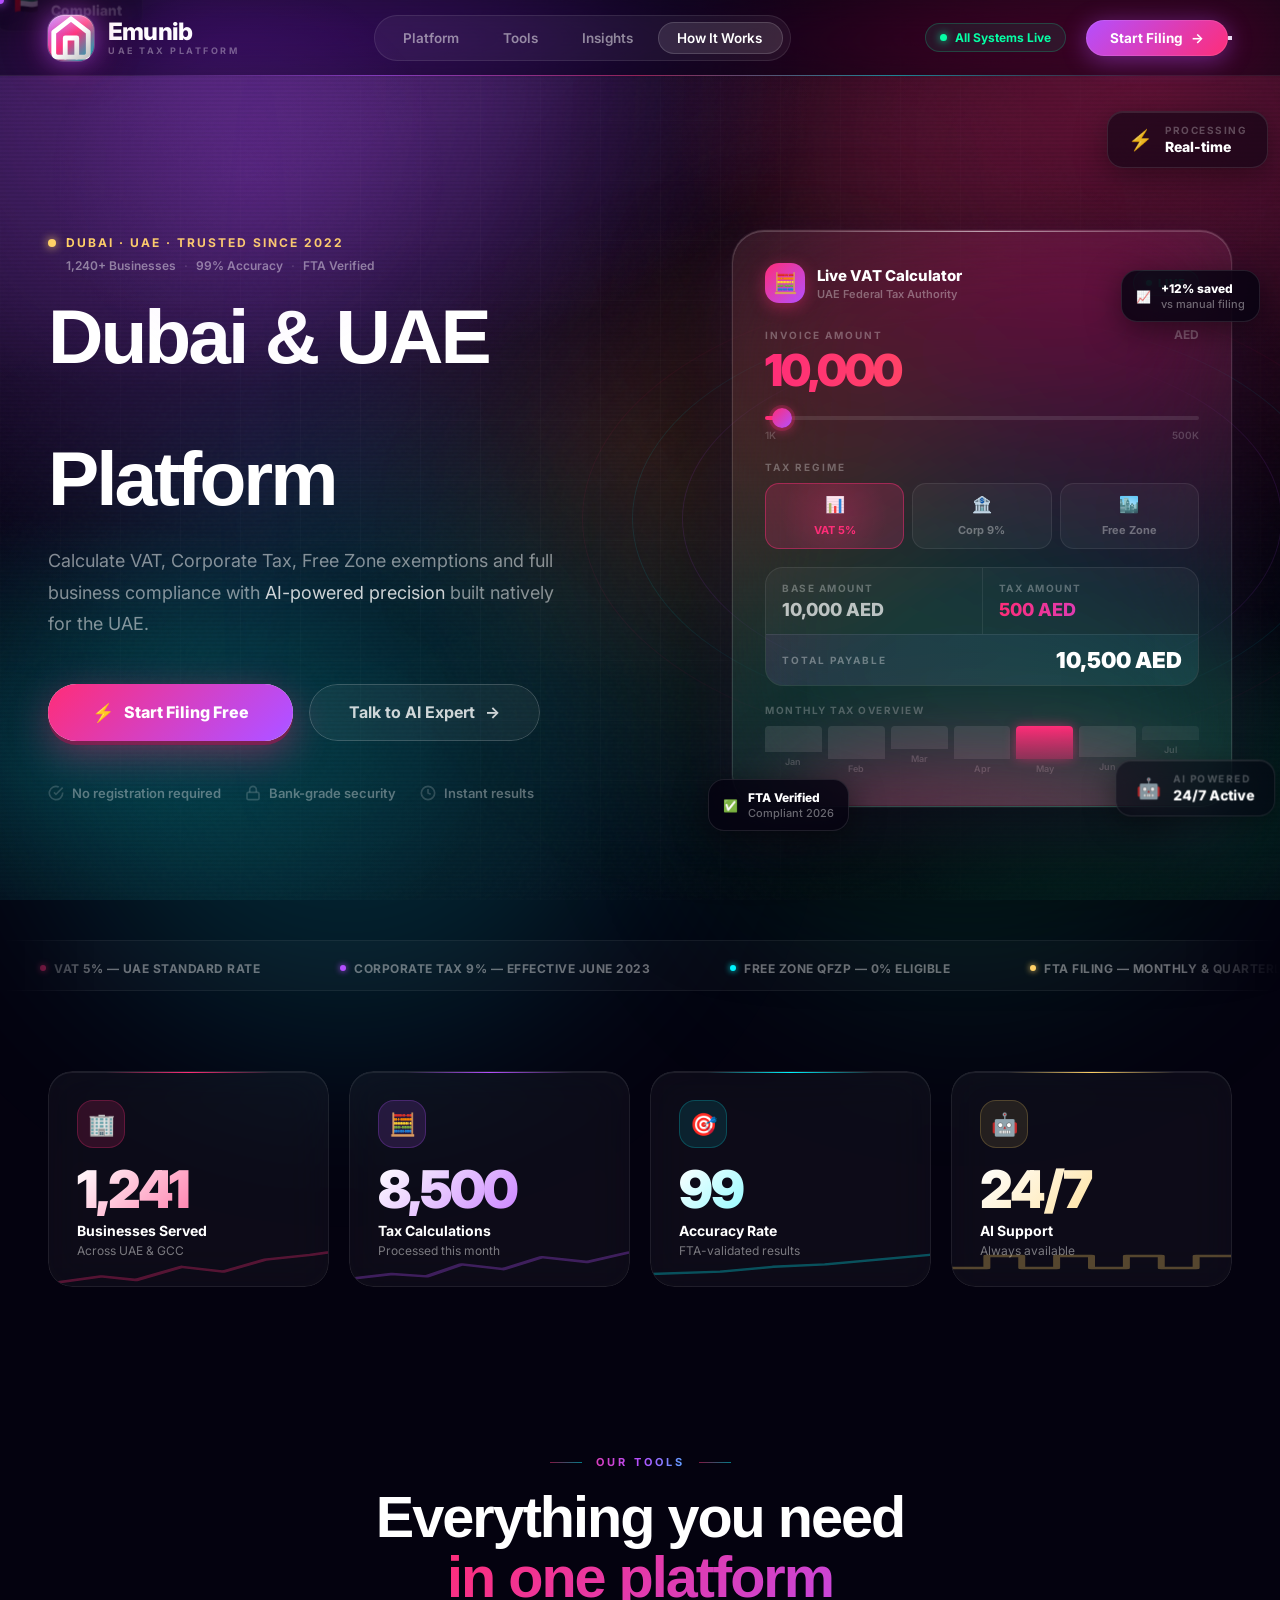
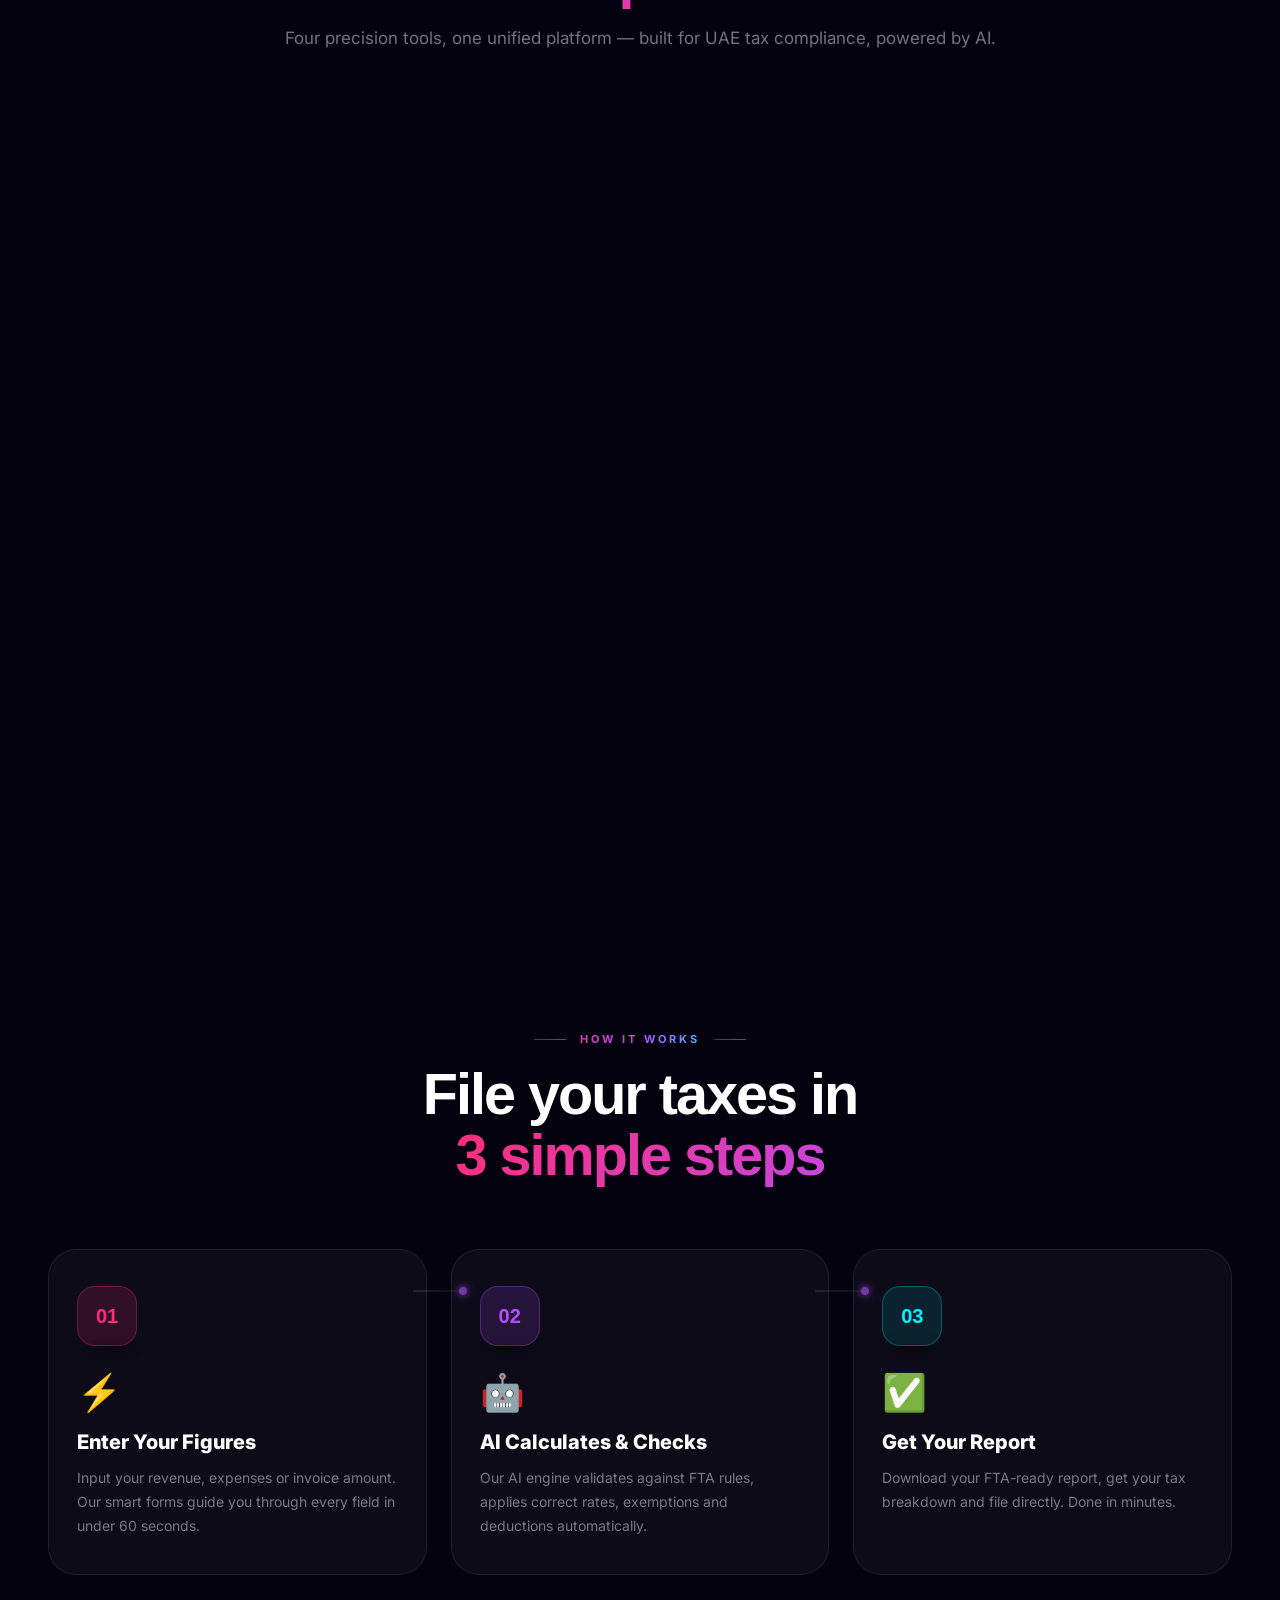
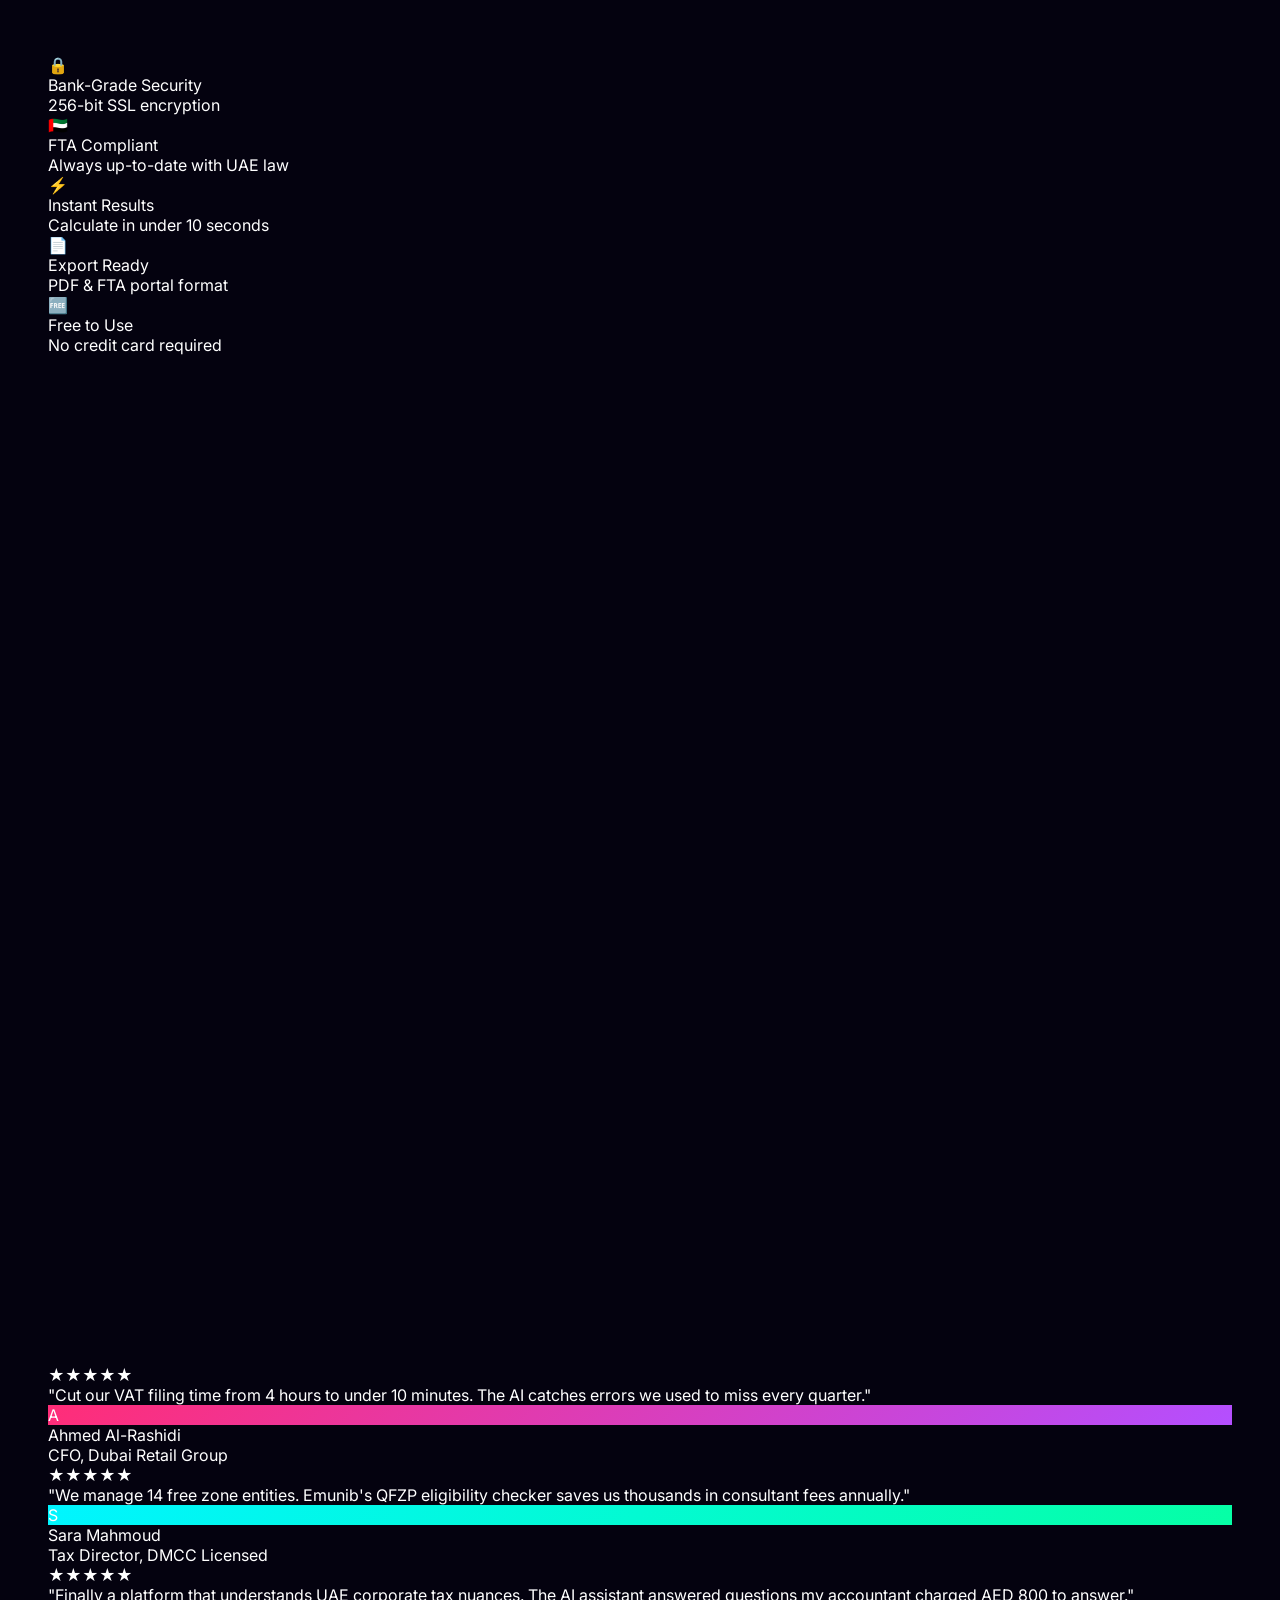
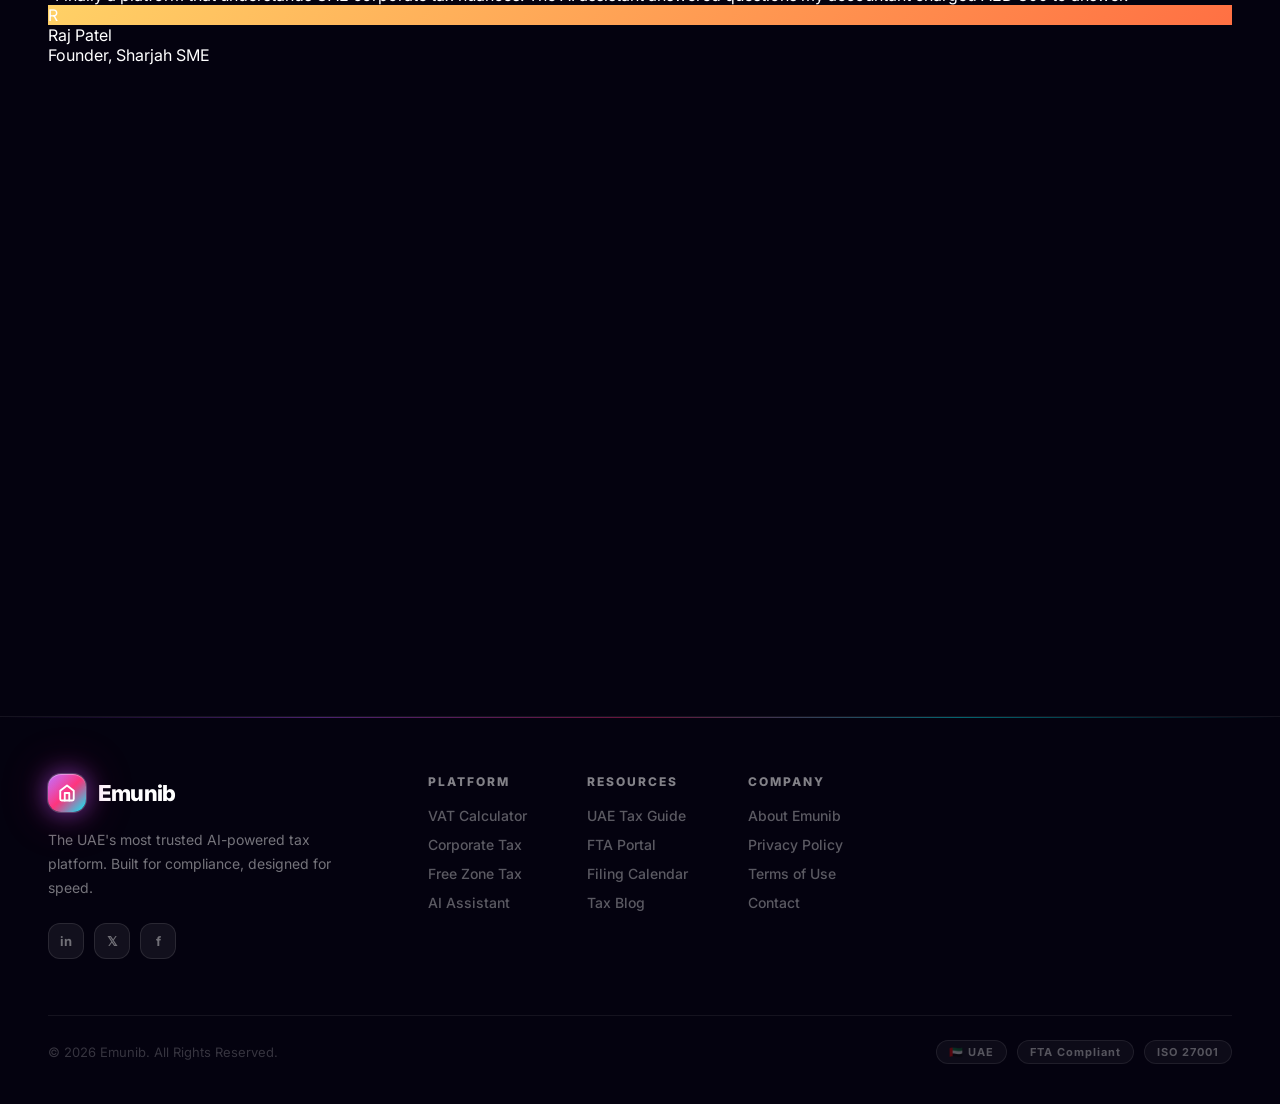
==== commit cda0172c: "Update index.html" ====
--- a/index.html
+++ b/index.html
@@ -15,6 +15,62 @@
 <link rel="preconnect" href="https://fonts.gstatic.com" crossorigin/>
 <link href="https://fonts.googleapis.com/css2?family=Inter:wght@300;400;500;600;700;800;900&family=Space+Grotesk:wght@300;400;500;600;700&display=swap" rel="stylesheet"/>
 <link rel="stylesheet" href="style.css"/>
+
+<style>
+/* ── HERO FLOAT BADGES — FIXED POSITIONING ── */
+.hero-float-badge {
+  position: absolute;
+  display: flex;
+  align-items: center;
+  gap: 12px;
+  padding: 12px 20px;
+  border-radius: 16px;
+  background: rgba(4, 2, 15, 0.55);
+  backdrop-filter: blur(20px);
+  border: 1px solid rgba(255, 255, 255, 0.1);
+  font-size: 13px;
+  font-weight: 700;
+  color: rgba(255, 255, 255, 0.9);
+  z-index: 10;
+}
+
+.badge-tl {
+  top: -60px !important;
+  left: 0;
+}
+
+.badge-tr {
+  top: 80px;
+  right: 0;
+}
+
+.badge-br {
+  bottom: 120px;
+  right: 0;
+}
+
+.fb-icon {
+  font-size: 20px;
+}
+
+.fb-text {
+  display: flex;
+  flex-direction: column;
+  gap: 2px;
+}
+
+.fb-label {
+  font-size: 10px;
+  letter-spacing: 1.5px;
+  text-transform: uppercase;
+  opacity: 0.6;
+}
+
+.fb-val {
+  font-size: 14px;
+  font-weight: 800;
+}
+</style>
 </head>
 <body>
 
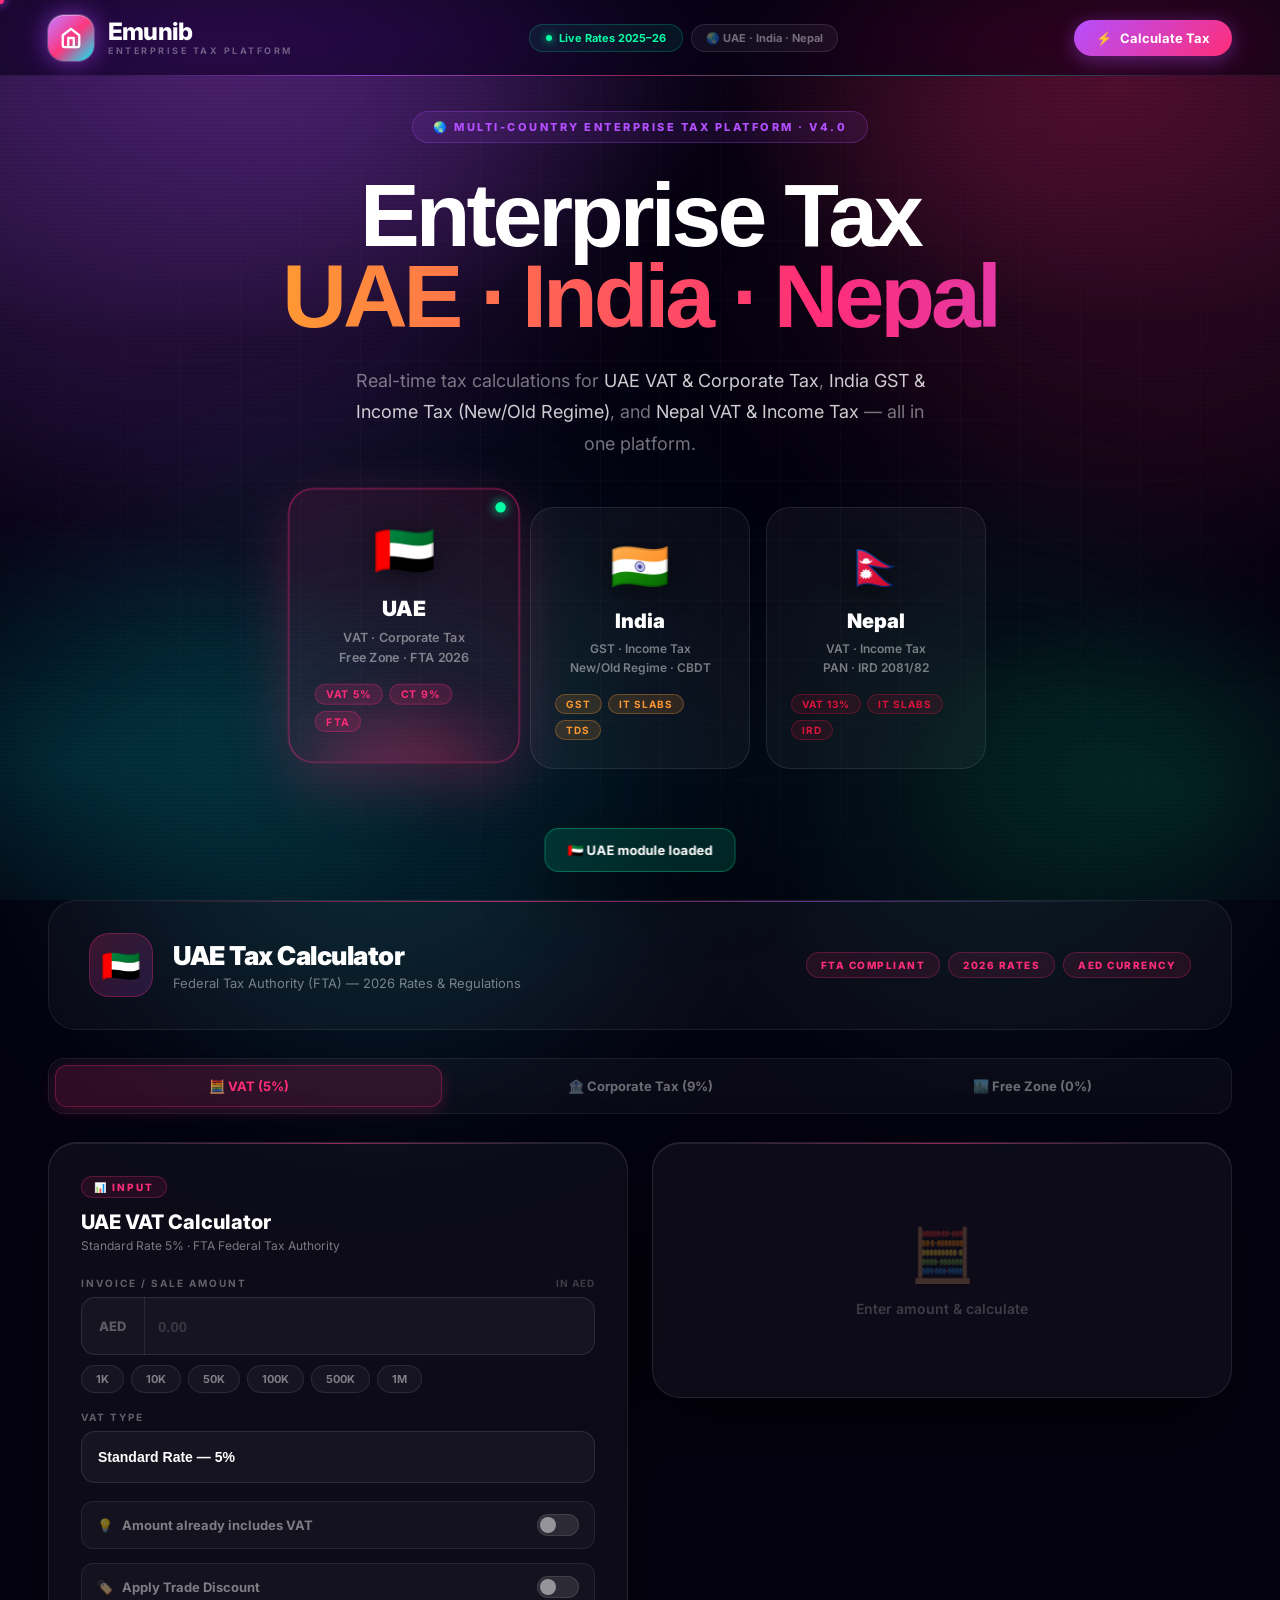
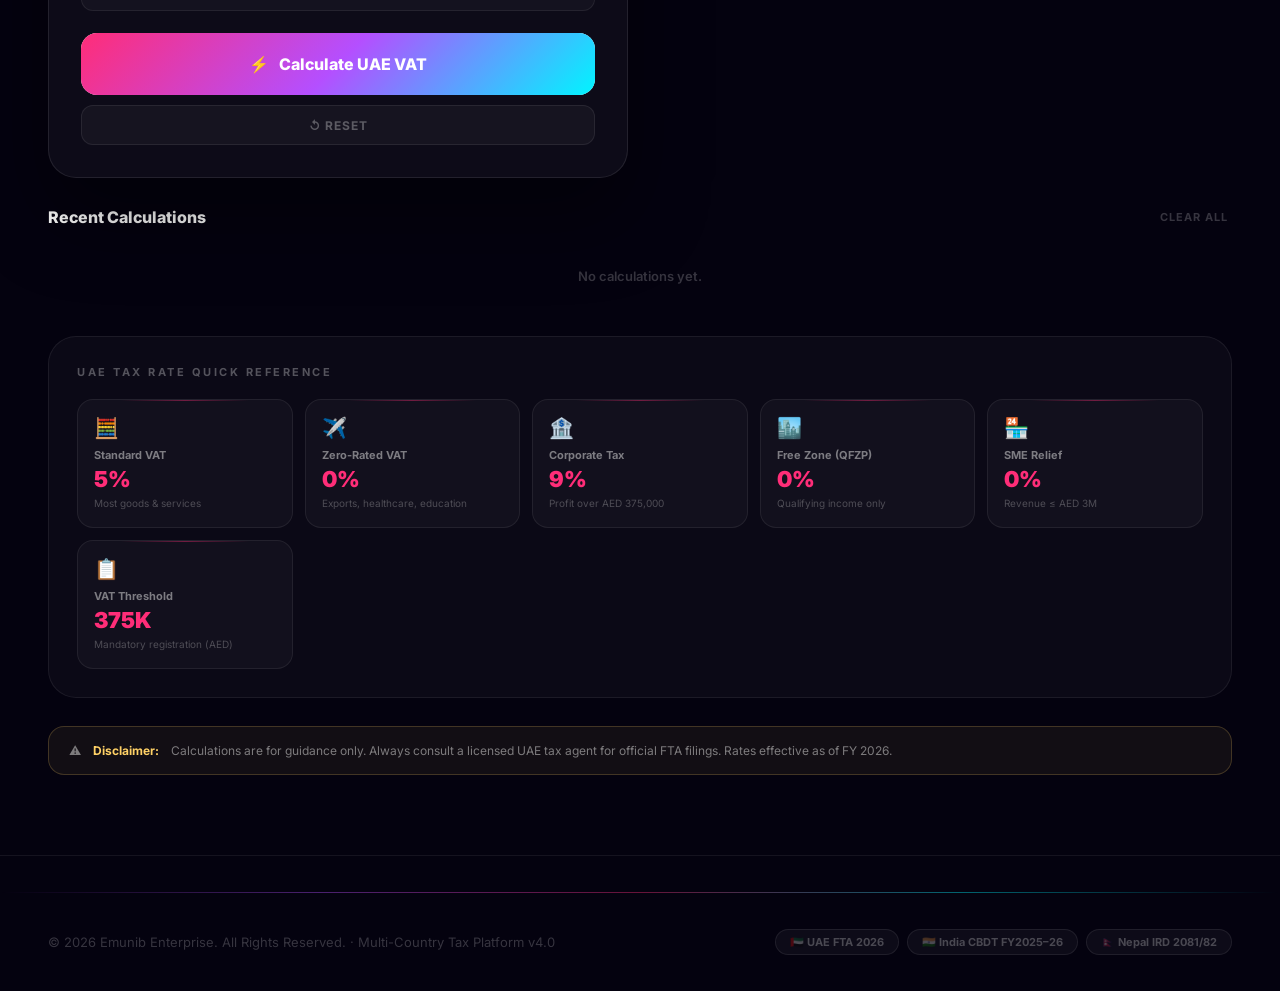
==== commit c68d7eab: "Update index.html" ====
--- a/index.html
+++ b/index.html
@@ -3,976 +3,2243 @@
 <head>
 <meta charset="UTF-8"/>
 <meta name="viewport" content="width=device-width, initial-scale=1.0"/>
-<title>Emunib — UAE Tax Platform</title>
-<meta name="description" content="AI-powered UAE tax and business platform by Emunib. Calculate VAT, Corporate Tax and Free Zone tax instantly."/>
-<meta name="robots" content="index, follow"/>
-<meta name="author" content="Emunib"/>
-<meta property="og:title" content="Emunib — UAE Tax Platform"/>
-<meta property="og:description" content="AI-powered UAE tax and business platform"/>
-<meta property="og:type" content="website"/>
+<title>Emunib — Multi-Country Tax Platform | UAE · India · Nepal</title>
+<meta name="description" content="Enterprise tax platform for UAE VAT/Corporate Tax, India GST/Income Tax, Nepal VAT/Income Tax. Real-time calculations, FTA/CBDT/IRD compliant."/>
 <meta name="theme-color" content="#B44FFF"/>
 <link rel="preconnect" href="https://fonts.googleapis.com"/>
 <link rel="preconnect" href="https://fonts.gstatic.com" crossorigin/>
 <link href="https://fonts.googleapis.com/css2?family=Inter:wght@300;400;500;600;700;800;900&family=Space+Grotesk:wght@300;400;500;600;700&display=swap" rel="stylesheet"/>
-<link rel="stylesheet" href="style.css"/>
-
 <style>
-/* ── HERO FLOAT BADGES — FIXED POSITIONING ── */
-.hero-float-badge {
-  position: absolute;
-  display: flex;
-  align-items: center;
-  gap: 12px;
-  padding: 12px 20px;
-  border-radius: 16px;
-  background: rgba(4, 2, 15, 0.55);
-  backdrop-filter: blur(20px);
-  border: 1px solid rgba(255, 255, 255, 0.1);
-  font-size: 13px;
-  font-weight: 700;
-  color: rgba(255, 255, 255, 0.9);
-  z-index: 10;
-}
-
-.badge-tl {
-  top: -60px !important;
-  left: 0;
-}
-
-.badge-tr {
-  top: 80px;
-  right: 0;
-}
-
-.badge-br {
-  bottom: 120px;
-  right: 0;
-}
-
-.fb-icon {
-  font-size: 20px;
-}
-
-.fb-text {
-  display: flex;
-  flex-direction: column;
-  gap: 2px;
-}
-
-.fb-label {
-  font-size: 10px;
-  letter-spacing: 1.5px;
-  text-transform: uppercase;
-  opacity: 0.6;
-}
-
-.fb-val {
-  font-size: 14px;
-  font-weight: 800;
-}
+/* ════════════════════════════════════════════════════════════
+   EMUNIB ENTERPRISE TAX PLATFORM v4.0
+   Multi-Country: UAE · India · Nepal
+   ~1400 lines CSS
+════════════════════════════════════════════════════════════ */
+*,*::before,*::after{margin:0;padding:0;box-sizing:border-box;}
+
+:root{
+  --pink:#FF2D78;--purple:#B44FFF;--cyan:#00F5FF;--gold:#FFD166;
+  --green:#06FFA5;--orange:#FF7043;--bg:#04020F;
+  --uae-primary:#FF2D78;--uae-secondary:#B44FFF;
+  --india-primary:#FF9933;--india-secondary:#138808;--india-accent:#000080;
+  --nepal-primary:#DC143C;--nepal-secondary:#003893;--nepal-accent:#FFFFFF;
+  --glass:rgba(255,255,255,0.04);--glass-border:rgba(255,255,255,0.09);
+  --text:#fff;--muted:rgba(255,255,255,0.45);--dim:rgba(255,255,255,0.2);
+  --radius:28px;--tr:0.35s cubic-bezier(0.34,1.56,0.64,1);
+  --country-p:#FF2D78;--country-s:#B44FFF;
+}
+
+html{scroll-behavior:smooth;}
+body{font-family:'Space Grotesk','Inter',sans-serif;background:var(--bg);color:var(--text);overflow-x:hidden;min-height:100vh;cursor:none;}
+a{text-decoration:none;color:inherit;}
+button{font-family:inherit;}
+
+/* ── CURSOR ── */
+.cursor-glow{position:fixed;width:360px;height:360px;border-radius:50%;background:radial-gradient(circle,rgba(180,79,255,0.12) 0%,transparent 70%);transform:translate(-50%,-50%);pointer-events:none;z-index:9998;transition:opacity 0.3s,background 0.4s;will-change:left,top;}
+.cursor-dot{position:fixed;width:8px;height:8px;border-radius:50%;background:var(--purple);transform:translate(-50%,-50%);pointer-events:none;z-index:9999;transition:transform 0.1s,background 0.3s;box-shadow:0 0 10px var(--purple),0 0 20px rgba(180,79,255,0.5);}
+
+/* ── CANVAS ── */
+#particleCanvas{position:fixed;inset:0;z-index:0;pointer-events:none;}
+
+/* ── BACKGROUND ── */
+.bg-root{position:fixed;inset:0;z-index:0;pointer-events:none;}
+.bg-base{position:absolute;inset:0;background:radial-gradient(ellipse 80% 60% at 15% 5%,rgba(180,79,255,0.35) 0%,transparent 55%),radial-gradient(ellipse 60% 50% at 88% 8%,rgba(255,45,120,0.25) 0%,transparent 55%),radial-gradient(ellipse 55% 50% at 5% 85%,rgba(0,245,255,0.18) 0%,transparent 55%),radial-gradient(ellipse 45% 45% at 92% 88%,rgba(6,255,165,0.12) 0%,transparent 50%),#04020F;}
+.bg-grid{position:absolute;inset:0;background-image:linear-gradient(rgba(255,255,255,0.022) 1px,transparent 1px),linear-gradient(90deg,rgba(255,255,255,0.022) 1px,transparent 1px);background-size:60px 60px;mask-image:radial-gradient(ellipse 80% 80% at 50% 50%,black 30%,transparent 100%);}
+.bg-vignette{position:absolute;inset:0;background:radial-gradient(ellipse 100% 100% at 50% 50%,transparent 40%,rgba(4,2,15,0.88) 100%);}
+.orb{position:absolute;border-radius:50%;filter:blur(100px);animation:orbFloat ease-in-out infinite;will-change:transform;}
+.orb-1{width:750px;height:750px;background:rgba(180,79,255,0.18);top:-250px;left:-200px;animation-duration:14s;}
+.orb-2{width:650px;height:650px;background:rgba(255,45,120,0.14);top:-150px;right:-200px;animation-duration:18s;animation-delay:-5s;}
+.orb-3{width:550px;height:550px;background:rgba(0,245,255,0.12);bottom:-150px;left:8%;animation-duration:20s;animation-delay:-9s;}
+.orb-4{width:450px;height:450px;background:rgba(6,255,165,0.08);bottom:-100px;right:4%;animation-duration:16s;animation-delay:-3s;}
+.scanlines{position:absolute;inset:0;background:repeating-linear-gradient(0deg,transparent,transparent 2px,rgba(0,0,0,0.04) 2px,rgba(0,0,0,0.04) 4px);}
+@keyframes orbFloat{0%,100%{transform:translate(0,0) scale(1)}33%{transform:translate(50px,70px) scale(1.07)}66%{transform:translate(-35px,25px) scale(0.94)}}
+
+/* ── NAV ── */
+nav{position:fixed;top:0;left:0;right:0;z-index:200;}
+.nav-inner{max-width:1500px;margin:0 auto;padding:0 48px;height:76px;display:flex;align-items:center;justify-content:space-between;background:rgba(4,2,15,0.6);backdrop-filter:blur(32px) saturate(200%);border-bottom:1px solid rgba(255,255,255,0.07);position:relative;}
+.nav-border-glow{position:absolute;bottom:0;left:8%;right:8%;height:1px;background:linear-gradient(90deg,transparent,rgba(180,79,255,0.7),rgba(255,45,120,0.5),rgba(0,245,255,0.5),transparent);}
+.nav-logo{display:flex;align-items:center;gap:14px;cursor:pointer;}
+.logo-crystal{width:46px;height:46px;border-radius:16px;background:linear-gradient(135deg,var(--purple),var(--pink),var(--cyan));display:flex;align-items:center;justify-content:center;box-shadow:0 0 0 1px rgba(255,255,255,0.2),0 0 24px rgba(180,79,255,0.6),inset 0 1px 0 rgba(255,255,255,0.35);animation:crystalPulse 3s ease-in-out infinite;flex-shrink:0;position:relative;overflow:hidden;}
+.crystal-sheen{position:absolute;inset:0;background:linear-gradient(135deg,rgba(255,255,255,0.25) 0%,transparent 60%);border-radius:inherit;}
+@keyframes crystalPulse{0%,100%{box-shadow:0 0 0 1px rgba(255,255,255,0.2),0 0 24px rgba(180,79,255,0.6),inset 0 1px 0 rgba(255,255,255,0.35)}50%{box-shadow:0 0 0 1px rgba(255,255,255,0.3),0 0 44px rgba(180,79,255,0.9),0 0 80px rgba(0,245,255,0.35),inset 0 1px 0 rgba(255,255,255,0.45)}}
+.logo-wordmark{display:flex;flex-direction:column;gap:1px;}
+.logo-text-main{font-size:24px;font-weight:800;letter-spacing:-0.8px;color:#fff;line-height:1;}
+.logo-text-sub{font-size:9px;font-weight:700;letter-spacing:2.5px;color:rgba(255,255,255,0.35);text-transform:uppercase;}
+.nav-center{display:flex;align-items:center;gap:8px;}
+.nav-live-badge{display:flex;align-items:center;gap:7px;padding:6px 16px;border-radius:100px;background:rgba(6,255,165,0.08);border:1px solid rgba(6,255,165,0.2);font-size:11px;font-weight:700;color:var(--green);}
+.live-dot{width:6px;height:6px;border-radius:50%;background:var(--green);box-shadow:0 0 8px var(--green);animation:liveBlink 1.5s ease-in-out infinite;}
+@keyframes liveBlink{0%,100%{opacity:1;box-shadow:0 0 8px var(--green)}50%{opacity:0.4;box-shadow:none}}
+.nav-year-badge{padding:6px 14px;border-radius:100px;background:rgba(255,255,255,0.05);border:1px solid rgba(255,255,255,0.1);font-size:11px;font-weight:700;color:rgba(255,255,255,0.4);}
+.nav-right{display:flex;align-items:center;gap:10px;}
+.nav-ai-btn{padding:10px 22px;border-radius:100px;border:none;cursor:pointer;background:linear-gradient(135deg,var(--purple),var(--pink));color:#fff;font-size:13px;font-weight:700;display:flex;align-items:center;gap:8px;box-shadow:0 4px 20px rgba(180,79,255,0.4);transition:var(--tr);}
+.nav-ai-btn:hover{transform:scale(1.05) translateY(-1px);box-shadow:0 8px 32px rgba(255,45,120,0.5);}
+
+/* ── HERO ── */
+.hero{position:relative;z-index:1;min-height:100vh;display:flex;flex-direction:column;align-items:center;justify-content:center;padding:100px 48px 60px;text-align:center;}
+.hero-eyebrow{display:inline-flex;align-items:center;gap:10px;padding:8px 20px;border-radius:100px;background:rgba(180,79,255,0.1);border:1px solid rgba(180,79,255,0.25);font-size:11px;font-weight:800;letter-spacing:2.5px;text-transform:uppercase;color:var(--purple);margin-bottom:32px;animation:fadeUp 0.7s 0.1s cubic-bezier(0.16,1,0.3,1) both;}
+.hero-title{font-size:clamp(48px,7vw,100px);font-weight:900;letter-spacing:-4px;line-height:0.9;margin-bottom:28px;font-family:'Space Grotesk',sans-serif;animation:fadeUp 0.7s 0.2s cubic-bezier(0.16,1,0.3,1) both;}
+.hero-title .line-1{display:block;color:#fff;}
+.hero-title .line-2{display:block;background:linear-gradient(90deg,var(--india-primary) 0%,var(--pink) 25%,var(--purple) 50%,var(--cyan) 75%,var(--nepal-primary) 100%);background-size:300%;-webkit-background-clip:text;-webkit-text-fill-color:transparent;background-clip:text;animation:gradShift 6s linear infinite;}
+@keyframes gradShift{0%{background-position:0%}100%{background-position:300%}}
+.hero-sub{font-size:18px;color:var(--muted);line-height:1.75;max-width:600px;margin:0 auto 48px;animation:fadeUp 0.7s 0.35s cubic-bezier(0.16,1,0.3,1) both;}
+.hero-sub em{font-style:normal;color:rgba(255,255,255,0.8);}
+@keyframes fadeUp{from{transform:translateY(28px);opacity:0}to{transform:translateY(0);opacity:1}}
+
+/* ── COUNTRY SELECTOR ── */
+.country-selector{display:flex;gap:16px;justify-content:center;flex-wrap:wrap;animation:fadeUp 0.7s 0.45s cubic-bezier(0.16,1,0.3,1) both;margin-bottom:60px;}
+.country-card{width:220px;border-radius:24px;padding:28px 24px;cursor:pointer;position:relative;overflow:hidden;transition:all 0.4s cubic-bezier(0.34,1.56,0.64,1);border:1px solid rgba(255,255,255,0.09);background:rgba(255,255,255,0.04);}
+.country-card:hover{transform:translateY(-10px) scale(1.03);}
+.country-card.active{transform:translateY(-12px) scale(1.05);}
+.country-card.uae-card.active{background:rgba(255,45,120,0.1);border-color:rgba(255,45,120,0.45);box-shadow:0 20px 60px rgba(255,45,120,0.25),0 0 0 1px rgba(255,45,120,0.2);}
+.country-card.india-card.active{background:rgba(255,153,51,0.1);border-color:rgba(255,153,51,0.45);box-shadow:0 20px 60px rgba(255,153,51,0.2),0 0 0 1px rgba(255,153,51,0.2);}
+.country-card.nepal-card.active{background:rgba(220,20,60,0.1);border-color:rgba(220,20,60,0.45);box-shadow:0 20px 60px rgba(220,20,60,0.2),0 0 0 1px rgba(220,20,60,0.2);}
+.cc-flag{font-size:48px;margin-bottom:14px;display:block;filter:drop-shadow(0 4px 12px rgba(0,0,0,0.5));}
+.cc-name{font-size:20px;font-weight:900;color:#fff;margin-bottom:6px;}
+.cc-taxes{font-size:12px;font-weight:600;color:var(--muted);margin-bottom:16px;line-height:1.6;}
+.cc-tags{display:flex;flex-wrap:wrap;gap:6px;}
+.cc-tag{padding:3px 10px;border-radius:100px;font-size:10px;font-weight:700;letter-spacing:1px;text-transform:uppercase;}
+.uae-card .cc-tag{background:rgba(255,45,120,0.15);border:1px solid rgba(255,45,120,0.3);color:var(--pink);}
+.india-card .cc-tag{background:rgba(255,153,51,0.15);border:1px solid rgba(255,153,51,0.3);color:var(--india-primary);}
+.nepal-card .cc-tag{background:rgba(220,20,60,0.12);border:1px solid rgba(220,20,60,0.3);color:var(--nepal-primary);}
+.cc-glow{position:absolute;bottom:-40px;left:50%;transform:translateX(-50%);width:80%;height:80px;border-radius:50%;filter:blur(30px);opacity:0;transition:opacity 0.4s;}
+.uae-card:hover .cc-glow,.uae-card.active .cc-glow{background:var(--pink);opacity:0.3;}
+.india-card:hover .cc-glow,.india-card.active .cc-glow{background:var(--india-primary);opacity:0.25;}
+.nepal-card:hover .cc-glow,.nepal-card.active .cc-glow{background:var(--nepal-primary);opacity:0.25;}
+.cc-active-badge{position:absolute;top:12px;right:12px;width:10px;height:10px;border-radius:50%;background:var(--green);box-shadow:0 0 10px var(--green);display:none;}
+.country-card.active .cc-active-badge{display:block;animation:liveBlink 2s ease-in-out infinite;}
+
+/* ── TAX PLATFORM MAIN ── */
+.platform-wrap{position:relative;z-index:1;max-width:1500px;margin:0 auto;padding:0 48px 80px;}
+
+/* ── TAX MODULE HEADER ── */
+.module-header{background:rgba(255,255,255,0.03);backdrop-filter:blur(40px);border:1px solid rgba(255,255,255,0.08);border-radius:var(--radius);padding:32px 40px;margin-bottom:28px;position:relative;overflow:hidden;display:flex;align-items:center;justify-content:space-between;flex-wrap:wrap;gap:20px;}
+.module-header::before{content:'';position:absolute;top:0;left:8%;right:8%;height:1px;}
+.uae-module .module-header::before{background:linear-gradient(90deg,transparent,rgba(255,45,120,0.7),rgba(180,79,255,0.5),transparent);}
+.india-module .module-header::before{background:linear-gradient(90deg,transparent,rgba(255,153,51,0.7),rgba(19,136,8,0.5),transparent);}
+.nepal-module .module-header::before{background:linear-gradient(90deg,transparent,rgba(220,20,60,0.7),rgba(0,56,147,0.5),transparent);}
+.mh-left{display:flex;align-items:center;gap:20px;}
+.mh-flag-wrap{width:64px;height:64px;border-radius:20px;display:flex;align-items:center;justify-content:center;font-size:32px;flex-shrink:0;}
+.uae-module .mh-flag-wrap{background:linear-gradient(135deg,rgba(255,45,120,0.2),rgba(180,79,255,0.15));border:1px solid rgba(255,45,120,0.3);}
+.india-module .mh-flag-wrap{background:linear-gradient(135deg,rgba(255,153,51,0.2),rgba(19,136,8,0.15));border:1px solid rgba(255,153,51,0.3);}
+.nepal-module .mh-flag-wrap{background:linear-gradient(135deg,rgba(220,20,60,0.2),rgba(0,56,147,0.15));border:1px solid rgba(220,20,60,0.3);}
+.mh-info{}
+.mh-title{font-size:26px;font-weight:900;color:#fff;letter-spacing:-0.5px;}
+.mh-sub{font-size:13px;color:var(--muted);margin-top:4px;}
+.mh-badges{display:flex;gap:8px;flex-wrap:wrap;}
+.mh-badge{padding:6px 14px;border-radius:100px;font-size:10px;font-weight:800;letter-spacing:1.5px;text-transform:uppercase;}
+.uae-module .mh-badge{background:rgba(255,45,120,0.1);border:1px solid rgba(255,45,120,0.25);color:var(--pink);}
+.india-module .mh-badge{background:rgba(255,153,51,0.1);border:1px solid rgba(255,153,51,0.25);color:var(--india-primary);}
+.nepal-module .mh-badge{background:rgba(220,20,60,0.08);border:1px solid rgba(220,20,60,0.25);color:var(--nepal-primary);}
+
+/* ── TAX TYPE TABS ── */
+.tax-tabs{display:flex;gap:6px;background:rgba(255,255,255,0.03);padding:6px;border-radius:16px;border:1px solid rgba(255,255,255,0.07);margin-bottom:28px;flex-wrap:wrap;}
+.tax-tab{flex:1;min-width:120px;padding:12px 16px;border-radius:12px;border:none;cursor:pointer;font-size:13px;font-weight:700;color:rgba(255,255,255,0.4);background:transparent;transition:all 0.3s;display:flex;align-items:center;justify-content:center;gap:8px;white-space:nowrap;}
+.tax-tab:hover{color:rgba(255,255,255,0.7);background:rgba(255,255,255,0.05);}
+.uae-module .tax-tab.active{background:rgba(255,45,120,0.15);color:var(--pink);border:1px solid rgba(255,45,120,0.3);box-shadow:0 4px 16px rgba(255,45,120,0.2);}
+.india-module .tax-tab.active{background:rgba(255,153,51,0.15);color:var(--india-primary);border:1px solid rgba(255,153,51,0.3);box-shadow:0 4px 16px rgba(255,153,51,0.15);}
+.nepal-module .tax-tab.active{background:rgba(220,20,60,0.12);color:var(--nepal-primary);border:1px solid rgba(220,20,60,0.3);box-shadow:0 4px 16px rgba(220,20,60,0.12);}
+
+/* ── TAX PANEL SECTION ── */
+.tax-panel{display:none;}
+.tax-panel.active-panel{display:block;animation:panelReveal 0.4s cubic-bezier(0.16,1,0.3,1) both;}
+@keyframes panelReveal{from{transform:translateY(20px);opacity:0}to{transform:translateY(0);opacity:1}}
+
+/* ── CALC GRID ── */
+.calc-grid{display:grid;grid-template-columns:1fr 1fr;gap:24px;align-items:start;}
+@media(max-width:900px){.calc-grid{grid-template-columns:1fr;}}
+
+/* ── GLASS PANEL ── */
+.glass-panel{background:rgba(255,255,255,0.04);backdrop-filter:blur(40px) saturate(180%);border:1px solid rgba(255,255,255,0.09);border-radius:var(--radius);padding:32px;position:relative;overflow:hidden;box-shadow:inset 0 1px 0 rgba(255,255,255,0.09),0 40px 80px rgba(0,0,0,0.4);}
+.glass-panel::before{content:'';position:absolute;top:0;left:12%;right:12%;height:1px;}
+.uae-module .glass-panel::before{background:linear-gradient(90deg,transparent,rgba(255,45,120,0.5),transparent);}
+.india-module .glass-panel::before{background:linear-gradient(90deg,transparent,rgba(255,153,51,0.5),transparent);}
+.nepal-module .glass-panel::before{background:linear-gradient(90deg,transparent,rgba(220,20,60,0.4),transparent);}
+.panel-head{margin-bottom:24px;}
+.panel-badge-sm{display:inline-flex;align-items:center;gap:7px;padding:4px 12px;border-radius:100px;font-size:10px;font-weight:800;letter-spacing:2px;text-transform:uppercase;margin-bottom:12px;}
+.uae-module .panel-badge-sm{background:rgba(255,45,120,0.1);border:1px solid rgba(255,45,120,0.25);color:var(--pink);}
+.india-module .panel-badge-sm{background:rgba(255,153,51,0.1);border:1px solid rgba(255,153,51,0.25);color:var(--india-primary);}
+.nepal-module .panel-badge-sm{background:rgba(220,20,60,0.08);border:1px solid rgba(220,20,60,0.25);color:var(--nepal-primary);}
+.panel-title{font-size:20px;font-weight:800;color:#fff;margin-bottom:4px;}
+.panel-sub{font-size:12px;color:var(--muted);}
+
+/* ── FIELDS ── */
+.field-group{margin-bottom:18px;}
+.field-label{display:flex;justify-content:space-between;align-items:center;font-size:10px;font-weight:700;letter-spacing:2px;text-transform:uppercase;color:rgba(255,255,255,0.35);margin-bottom:8px;}
+.field-hint{font-size:10px;letter-spacing:1px;color:rgba(255,255,255,0.2);}
+.field-wrap{position:relative;}
+.field-prefix{position:absolute;left:0;top:0;bottom:0;width:64px;display:flex;align-items:center;justify-content:center;font-size:13px;font-weight:800;color:rgba(255,255,255,0.3);border-right:1px solid rgba(255,255,255,0.08);pointer-events:none;z-index:1;}
+.field-input{width:100%;height:58px;background:rgba(255,255,255,0.04);border:1px solid rgba(255,255,255,0.1);border-radius:14px;padding-left:76px;padding-right:16px;font-size:19px;font-weight:700;color:#fff;outline:none;font-family:'Space Grotesk',sans-serif;transition:border-color 0.3s,box-shadow 0.3s,background 0.3s;-moz-appearance:textfield;}
+.field-input::-webkit-outer-spin-button,.field-input::-webkit-inner-spin-button{-webkit-appearance:none;}
+.field-input::placeholder{color:rgba(255,255,255,0.15);font-size:15px;}
+.uae-module .field-input:focus{border-color:rgba(255,45,120,0.5);box-shadow:0 0 0 3px rgba(255,45,120,0.1);background:rgba(255,45,120,0.04);}
+.india-module .field-input:focus{border-color:rgba(255,153,51,0.5);box-shadow:0 0 0 3px rgba(255,153,51,0.1);background:rgba(255,153,51,0.04);}
+.nepal-module .field-input:focus{border-color:rgba(220,20,60,0.5);box-shadow:0 0 0 3px rgba(220,20,60,0.1);background:rgba(220,20,60,0.04);}
+
+.field-select{width:100%;height:52px;background:rgba(255,255,255,0.04);border:1px solid rgba(255,255,255,0.1);border-radius:14px;padding:0 16px;font-size:14px;font-weight:600;color:#fff;outline:none;font-family:'Space Grotesk',sans-serif;cursor:pointer;appearance:none;transition:border-color 0.3s;}
+.field-select option{background:#1a0530;color:#fff;}
+
+/* Quick chips */
+.quick-chips{display:flex;gap:7px;flex-wrap:wrap;margin-top:10px;}
+.q-chip{padding:6px 14px;border-radius:100px;border:1px solid rgba(255,255,255,0.09);background:rgba(255,255,255,0.04);font-size:11px;font-weight:700;color:var(--muted);cursor:pointer;transition:var(--tr);font-family:inherit;}
+.uae-module .q-chip:hover,.uae-module .q-chip.active{background:rgba(255,45,120,0.12);border-color:rgba(255,45,120,0.35);color:var(--pink);transform:translateY(-2px);}
+.india-module .q-chip:hover,.india-module .q-chip.active{background:rgba(255,153,51,0.12);border-color:rgba(255,153,51,0.35);color:var(--india-primary);transform:translateY(-2px);}
+.nepal-module .q-chip:hover,.nepal-module .q-chip.active{background:rgba(220,20,60,0.1);border-color:rgba(220,20,60,0.3);color:var(--nepal-primary);transform:translateY(-2px);}
+
+/* Toggle row */
+.toggle-row{display:flex;justify-content:space-between;align-items:center;padding:12px 15px;border-radius:12px;background:rgba(255,255,255,0.03);border:1px solid rgba(255,255,255,0.07);cursor:pointer;margin-bottom:14px;transition:all 0.3s;}
+.toggle-row:hover{background:rgba(255,255,255,0.06);}
+.toggle-label-text{font-size:13px;font-weight:700;color:var(--muted);display:flex;align-items:center;gap:9px;}
+.toggle-sw{width:42px;height:22px;border-radius:100px;background:rgba(255,255,255,0.1);border:1px solid rgba(255,255,255,0.1);position:relative;transition:all 0.3s;flex-shrink:0;}
+.uae-module .toggle-sw.on{background:rgba(255,45,120,0.3);border-color:rgba(255,45,120,0.5);}
+.india-module .toggle-sw.on{background:rgba(255,153,51,0.3);border-color:rgba(255,153,51,0.5);}
+.nepal-module .toggle-sw.on{background:rgba(220,20,60,0.25);border-color:rgba(220,20,60,0.5);}
+.toggle-knob{position:absolute;top:2px;left:2px;width:16px;height:16px;border-radius:50%;background:rgba(255,255,255,0.5);transition:all 0.3s;}
+.toggle-sw.on .toggle-knob{left:22px;}
+.uae-module .toggle-sw.on .toggle-knob{background:var(--pink);box-shadow:0 0 8px rgba(255,45,120,0.6);}
+.india-module .toggle-sw.on .toggle-knob{background:var(--india-primary);box-shadow:0 0 8px rgba(255,153,51,0.6);}
+.nepal-module .toggle-sw.on .toggle-knob{background:var(--nepal-primary);box-shadow:0 0 8px rgba(220,20,60,0.5);}
+.extra-fields{display:none;animation:fadeUp 0.3s cubic-bezier(0.16,1,0.3,1) both;}
+.extra-fields.show{display:block;}
+
+/* Slab rate table */
+.slab-table{width:100%;border-collapse:collapse;margin:10px 0;}
+.slab-table th{font-size:9px;font-weight:700;letter-spacing:2px;text-transform:uppercase;color:rgba(255,255,255,0.25);padding:8px 12px;text-align:left;border-bottom:1px solid rgba(255,255,255,0.07);}
+.slab-table td{font-size:12px;padding:8px 12px;color:rgba(255,255,255,0.6);border-bottom:1px solid rgba(255,255,255,0.04);}
+.slab-table tr:last-child td{border-bottom:none;}
+.slab-table tr.slab-active td{background:rgba(255,255,255,0.04);color:#fff;font-weight:700;}
+.slab-table .slab-rate{font-weight:800;}
+.india-module .slab-table .slab-rate{color:var(--india-primary);}
+.nepal-module .slab-table .slab-rate{color:var(--nepal-primary);}
+.uae-module .slab-table .slab-rate{color:var(--pink);}
+
+/* ── CALCULATE BTN ── */
+.btn-calc{width:100%;height:62px;border-radius:16px;border:none;cursor:pointer;font-size:16px;font-weight:800;color:#fff;position:relative;overflow:hidden;transition:all 0.3s;box-shadow:inset 0 1px 0 rgba(255,255,255,0.15);}
+.btn-calc-bg{position:absolute;inset:0;background-size:200%;animation:btnShift 4s ease-in-out infinite;}
+.uae-module .btn-calc-bg{background:linear-gradient(135deg,var(--pink),var(--purple),var(--cyan));}
+.india-module .btn-calc-bg{background:linear-gradient(135deg,var(--india-primary),#FF5722,var(--india-secondary));}
+.nepal-module .btn-calc-bg{background:linear-gradient(135deg,var(--nepal-primary),#8B0000,var(--nepal-secondary));}
+@keyframes btnShift{0%,100%{background-position:0% 50%}50%{background-position:100% 50%}}
+.btn-calc:hover{transform:translateY(-4px) scale(1.02);}
+.btn-calc:active{transform:translateY(1px);}
+.btn-calc-content{position:relative;z-index:1;display:flex;align-items:center;justify-content:center;gap:10px;}
+.btn-calc-shine{position:absolute;inset:0;background:linear-gradient(90deg,transparent,rgba(255,255,255,0.2),transparent);transform:skewX(-20deg) translateX(-100%);animation:shine 3.5s ease-in-out infinite;}
+@keyframes shine{0%,60%,100%{transform:skewX(-20deg) translateX(-100%)}80%{transform:skewX(-20deg) translateX(200%)}}
+
+.btn-reset{width:100%;height:40px;border-radius:12px;border:none;cursor:pointer;background:rgba(255,255,255,0.04);border:1px solid rgba(255,255,255,0.08);font-size:12px;font-weight:700;color:rgba(255,255,255,0.3);letter-spacing:1px;text-transform:uppercase;transition:all 0.3s;margin-top:10px;}
+.btn-reset:hover{background:rgba(255,255,255,0.08);color:rgba(255,255,255,0.6);}
+
+/* ── RESULTS ── */
+.result-empty{padding:48px 20px;text-align:center;display:flex;flex-direction:column;align-items:center;gap:14px;}
+.empty-emoji{font-size:52px;opacity:0.25;}
+.empty-msg{font-size:14px;color:var(--dim);font-weight:600;}
+.result-content{display:none;}
+.result-content.show{display:block;animation:fadeUp 0.5s cubic-bezier(0.16,1,0.3,1) both;}
+
+.result-hero{margin-bottom:24px;display:flex;justify-content:space-between;align-items:flex-start;}
+.rh-left{}
+.rh-label{font-size:10px;font-weight:700;letter-spacing:2.5px;text-transform:uppercase;color:rgba(255,255,255,0.3);margin-bottom:8px;}
+.rh-amount{font-size:54px;font-weight:900;letter-spacing:-2px;line-height:1;}
+.uae-module .rh-amount{background:linear-gradient(90deg,var(--pink),var(--purple));-webkit-background-clip:text;-webkit-text-fill-color:transparent;background-clip:text;}
+.india-module .rh-amount{background:linear-gradient(90deg,var(--india-primary),#FF5722);-webkit-background-clip:text;-webkit-text-fill-color:transparent;background-clip:text;}
+.nepal-module .rh-amount{background:linear-gradient(90deg,var(--nepal-primary),var(--nepal-secondary));-webkit-background-clip:text;-webkit-text-fill-color:transparent;background-clip:text;}
+.rh-rate-badge{padding:10px 18px;border-radius:14px;font-size:18px;font-weight:900;}
+.uae-module .rh-rate-badge{background:rgba(255,45,120,0.12);border:1px solid rgba(255,45,120,0.3);color:var(--pink);}
+.india-module .rh-rate-badge{background:rgba(255,153,51,0.12);border:1px solid rgba(255,153,51,0.3);color:var(--india-primary);}
+.nepal-module .rh-rate-badge{background:rgba(220,20,60,0.1);border:1px solid rgba(220,20,60,0.3);color:var(--nepal-primary);}
+
+/* Breakdown rows */
+.breakdown-list{display:flex;flex-direction:column;gap:8px;margin-bottom:18px;}
+.bd-row{display:flex;justify-content:space-between;align-items:center;padding:11px 15px;border-radius:12px;background:rgba(255,255,255,0.03);border:1px solid rgba(255,255,255,0.06);transition:background 0.3s;}
+.bd-row:hover{background:rgba(255,255,255,0.06);}
+.bd-row-label{display:flex;align-items:center;gap:9px;font-size:13px;font-weight:600;color:var(--muted);}
+.bd-dot{width:8px;height:8px;border-radius:50%;}
+.bd-val{font-size:15px;font-weight:800;}
+.bd-total{padding:15px 18px;border-radius:14px;display:flex;justify-content:space-between;align-items:center;margin-bottom:16px;}
+.uae-module .bd-total{background:linear-gradient(90deg,rgba(255,45,120,0.1),rgba(180,79,255,0.08));border:1px solid rgba(255,45,120,0.25);}
+.india-module .bd-total{background:linear-gradient(90deg,rgba(255,153,51,0.1),rgba(19,136,8,0.08));border:1px solid rgba(255,153,51,0.25);}
+.nepal-module .bd-total{background:linear-gradient(90deg,rgba(220,20,60,0.1),rgba(0,56,147,0.08));border:1px solid rgba(220,20,60,0.25);}
+.bd-total-label{font-size:11px;font-weight:800;letter-spacing:2px;text-transform:uppercase;color:rgba(255,255,255,0.4);}
+.bd-total-val{font-size:26px;font-weight:900;color:#fff;}
+
+/* Mini stats row */
+.mini-stats{display:grid;grid-template-columns:repeat(3,1fr);gap:10px;margin-bottom:18px;}
+.ms-item{padding:13px;border-radius:12px;background:rgba(255,255,255,0.03);border:1px solid rgba(255,255,255,0.06);text-align:center;}
+.ms-val{font-size:20px;font-weight:900;color:#fff;}
+.ms-label{font-size:9px;font-weight:700;letter-spacing:1.5px;text-transform:uppercase;color:rgba(255,255,255,0.2);margin-top:3px;}
+
+/* Slab viz */
+.slab-viz{margin-bottom:18px;}
+.sv-label{font-size:10px;font-weight:700;letter-spacing:2px;text-transform:uppercase;color:rgba(255,255,255,0.25);margin-bottom:10px;}
+.sv-bar-wrap{height:10px;border-radius:100px;background:rgba(255,255,255,0.05);overflow:hidden;position:relative;margin-bottom:8px;}
+.sv-bar-fill{position:absolute;top:0;left:0;height:100%;border-radius:100px;transition:width 0.8s cubic-bezier(0.34,1.56,0.64,1);}
+.uae-module .sv-bar-fill{background:linear-gradient(90deg,var(--pink),var(--purple));}
+.india-module .sv-bar-fill{background:linear-gradient(90deg,var(--india-primary),var(--india-secondary));}
+.nepal-module .sv-bar-fill{background:linear-gradient(90deg,var(--nepal-primary),var(--nepal-secondary));}
+
+/* Export buttons */
+.export-btns{display:flex;gap:10px;}
+.btn-export{flex:1;height:46px;border-radius:12px;border:none;cursor:pointer;font-size:12px;font-weight:700;display:flex;align-items:center;justify-content:center;gap:7px;transition:var(--tr);}
+.uae-module .btn-export.primary{background:rgba(255,45,120,0.15);border:1px solid rgba(255,45,120,0.3);color:var(--pink);}
+.uae-module .btn-export.primary:hover{background:rgba(255,45,120,0.25);transform:translateY(-3px);}
+.india-module .btn-export.primary{background:rgba(255,153,51,0.15);border:1px solid rgba(255,153,51,0.3);color:var(--india-primary);}
+.india-module .btn-export.primary:hover{background:rgba(255,153,51,0.25);transform:translateY(-3px);}
+.nepal-module .btn-export.primary{background:rgba(220,20,60,0.12);border:1px solid rgba(220,20,60,0.3);color:var(--nepal-primary);}
+.nepal-module .btn-export.primary:hover{background:rgba(220,20,60,0.2);transform:translateY(-3px);}
+.btn-export.ghost{background:rgba(255,255,255,0.04);border:1px solid rgba(255,255,255,0.1);color:rgba(255,255,255,0.4);}
+.btn-export.ghost:hover{background:rgba(255,255,255,0.08);color:#fff;transform:translateY(-3px);}
+
+/* ── GST SPECIFIC ── */
+.gst-component-grid{display:grid;grid-template-columns:1fr 1fr;gap:10px;margin-bottom:16px;}
+.gst-comp{padding:14px;border-radius:14px;text-align:center;background:rgba(255,255,255,0.03);border:1px solid rgba(255,255,255,0.07);}
+.gst-comp-name{font-size:10px;font-weight:700;letter-spacing:2px;text-transform:uppercase;margin-bottom:6px;}
+.gst-comp-val{font-size:20px;font-weight:900;}
+.gst-cgst .gst-comp-name{color:rgba(255,153,51,0.7);}
+.gst-cgst .gst-comp-val{color:var(--india-primary);}
+.gst-sgst .gst-comp-name{color:rgba(19,136,8,0.8);}
+.gst-sgst .gst-comp-val{color:var(--india-secondary);}
+.gst-igst .gst-comp-name{color:rgba(0,0,128,0.8);}
+.gst-igst .gst-comp-val{color:#6699ff;}
+.gst-cess .gst-comp-name{color:rgba(255,209,102,0.7);}
+.gst-cess .gst-comp-val{color:var(--gold);}
+
+/* ── HISTORY ── */
+.history-section{margin-top:28px;}
+.history-header{display:flex;justify-content:space-between;align-items:center;margin-bottom:16px;}
+.history-title{font-size:16px;font-weight:800;color:#fff;}
+.history-clear{background:none;border:none;cursor:pointer;font-size:11px;font-weight:700;letter-spacing:1px;text-transform:uppercase;color:rgba(255,255,255,0.2);transition:color 0.3s;padding:4px;}
+.history-clear:hover{color:var(--pink);}
+.history-list{display:flex;flex-direction:column;gap:9px;}
+.hist-item{display:flex;justify-content:space-between;align-items:center;padding:14px 18px;border-radius:14px;background:rgba(255,255,255,0.03);border:1px solid rgba(255,255,255,0.06);cursor:pointer;transition:all 0.3s;}
+.hist-item:hover{background:rgba(255,255,255,0.06);transform:translateX(4px);}
+.hi-left-c{display:flex;align-items:center;gap:12px;}
+.hi-num-badge{width:30px;height:30px;border-radius:9px;display:flex;align-items:center;justify-content:center;font-size:12px;font-weight:800;}
+.uae-module .hi-num-badge{background:rgba(255,45,120,0.1);border:1px solid rgba(255,45,120,0.2);color:var(--pink);}
+.india-module .hi-num-badge{background:rgba(255,153,51,0.1);border:1px solid rgba(255,153,51,0.2);color:var(--india-primary);}
+.nepal-module .hi-num-badge{background:rgba(220,20,60,0.08);border:1px solid rgba(220,20,60,0.2);color:var(--nepal-primary);}
+.hi-base-amt{font-size:14px;font-weight:700;color:rgba(255,255,255,0.7);}
+.hi-meta{font-size:11px;color:rgba(255,255,255,0.25);margin-top:2px;}
+.hi-right-c{text-align:right;}
+.hi-tax-amt{font-size:13px;font-weight:800;}
+.uae-module .hi-tax-amt{color:var(--pink);}
+.india-module .hi-tax-amt{color:var(--india-primary);}
+.nepal-module .hi-tax-amt{color:var(--nepal-primary);}
+.hi-sub-info{font-size:11px;color:rgba(255,255,255,0.3);margin-top:2px;}
+.history-empty-msg{padding:24px;text-align:center;font-size:13px;color:rgba(255,255,255,0.2);font-weight:600;}
+
+/* ── RATE REFERENCE PANEL ── */
+.ref-panel{background:rgba(255,255,255,0.03);backdrop-filter:blur(30px);border:1px solid rgba(255,255,255,0.07);border-radius:var(--radius);padding:28px;margin-top:28px;}
+.ref-title{font-size:11px;font-weight:700;letter-spacing:2.5px;text-transform:uppercase;color:rgba(255,255,255,0.3);margin-bottom:20px;}
+.ref-grid{display:grid;grid-template-columns:repeat(auto-fill,minmax(180px,1fr));gap:12px;}
+.ref-card{padding:16px;border-radius:16px;background:rgba(255,255,255,0.03);border:1px solid rgba(255,255,255,0.07);cursor:pointer;transition:var(--tr);position:relative;overflow:hidden;}
+.ref-card:hover{transform:translateY(-4px);}
+.ref-card::before{content:'';position:absolute;top:0;left:20%;right:20%;height:1px;}
+.ref-card-icon{font-size:20px;margin-bottom:8px;}
+.ref-card-name{font-size:11px;font-weight:700;color:rgba(255,255,255,0.45);margin-bottom:4px;}
+.ref-card-rate{font-size:22px;font-weight:900;}
+.ref-card-desc{font-size:10px;color:rgba(255,255,255,0.25);margin-top:4px;line-height:1.5;}
+
+/* UAe ref colors */
+.uae-ref .ref-card::before{background:linear-gradient(90deg,transparent,rgba(255,45,120,0.4),transparent);}
+.uae-ref .ref-card-rate{color:var(--pink);}
+/* India ref colors */
+.india-ref .ref-card::before{background:linear-gradient(90deg,transparent,rgba(255,153,51,0.4),transparent);}
+.india-ref .ref-card-rate{color:var(--india-primary);}
+/* Nepal ref colors */
+.nepal-ref .ref-card::before{background:linear-gradient(90deg,transparent,rgba(220,20,60,0.4),transparent);}
+.nepal-ref .ref-card-rate{color:var(--nepal-primary);}
+
+/* ── COUNTRY MODULE DISPLAY ── */
+.country-module{display:none;}
+.country-module.active-module{display:block;animation:moduleReveal 0.5s cubic-bezier(0.16,1,0.3,1) both;}
+@keyframes moduleReveal{from{transform:translateY(30px);opacity:0}to{transform:translateY(0);opacity:1}}
+
+/* ── DISCLAIMER STRIP ── */
+.disclaimer-strip{background:rgba(255,209,102,0.06);border:1px solid rgba(255,209,102,0.2);border-radius:16px;padding:14px 20px;display:flex;align-items:center;gap:12px;margin-top:28px;font-size:12px;color:rgba(255,255,255,0.45);line-height:1.6;}
+.disclaimer-strip strong{color:var(--gold);}
+
+/* ── TOAST ── */
+#toast{position:fixed;bottom:28px;left:50%;transform:translateX(-50%) translateY(80px);background:rgba(6,255,165,0.1);border:1px solid rgba(6,255,165,0.3);backdrop-filter:blur(20px);border-radius:14px;padding:13px 22px;display:flex;align-items:center;gap:10px;font-size:13px;font-weight:700;color:#fff;z-index:99998;transition:transform 0.4s cubic-bezier(0.34,1.56,0.64,1),opacity 0.4s;opacity:0;box-shadow:0 20px 60px rgba(0,0,0,0.5);}
+#toast.show{transform:translateX(-50%) translateY(0);opacity:1;}
+
+/* ── PAGE LOADER ── */
+#pageLoader{position:fixed;inset:0;background:#04020F;z-index:99999;display:flex;align-items:center;justify-content:center;transition:opacity 0.6s;}
+.loader-inner{text-align:center;}
+.loader-logo{width:68px;height:68px;border-radius:22px;background:linear-gradient(135deg,var(--purple),var(--pink),var(--cyan));display:flex;align-items:center;justify-content:center;margin:0 auto 16px;font-size:30px;animation:loaderPulse 1s ease-in-out infinite;box-shadow:0 0 40px rgba(180,79,255,0.5);}
+@keyframes loaderPulse{0%,100%{transform:scale(1);box-shadow:0 0 40px rgba(180,79,255,0.5)}50%{transform:scale(1.1);box-shadow:0 0 70px rgba(180,79,255,0.9)}}
+.loader-text{color:rgba(255,255,255,0.4);font-size:11px;font-weight:700;letter-spacing:3px;}
+.loader-bar{width:40px;height:2px;background:linear-gradient(90deg,var(--purple),var(--cyan));border-radius:1px;margin:12px auto 0;animation:loaderBar 0.8s ease-in-out infinite alternate;}
+@keyframes loaderBar{from{transform:scaleX(0.4)}to{transform:scaleX(1)}}
+
+/* ── FOOTER ── */
+.site-footer{position:relative;z-index:1;border-top:1px solid rgba(255,255,255,0.07);padding:36px 0;}
+.footer-glow{width:100%;height:1px;background:linear-gradient(90deg,transparent,var(--purple),var(--pink),var(--cyan),transparent);opacity:0.4;margin-bottom:36px;}
+.footer-inner{max-width:1500px;margin:0 auto;padding:0 48px;display:flex;justify-content:space-between;align-items:center;flex-wrap:wrap;gap:16px;}
+.footer-left{font-size:13px;color:rgba(255,255,255,0.2);}
+.footer-countries{display:flex;gap:8px;}
+.fc-badge{padding:5px 14px;border-radius:100px;background:rgba(255,255,255,0.04);border:1px solid rgba(255,255,255,0.08);font-size:11px;font-weight:700;color:rgba(255,255,255,0.25);}
+
+/* ── RESPONSIVE ── */
+@media(max-width:1100px){.platform-wrap{padding:0 24px 60px;}.hero{padding:100px 24px 50px;}}
+@media(max-width:768px){.nav-inner{padding:0 20px;}.nav-center{display:none;}.country-selector{gap:10px;}.country-card{width:160px;padding:20px 16px;}.calc-grid{grid-template-columns:1fr;}.mini-stats{grid-template-columns:repeat(2,1fr);}.gst-component-grid{grid-template-columns:1fr 1fr;}.export-btns{flex-direction:column;}.footer-inner{flex-direction:column;text-align:center;}}
+@media(max-width:480px){.country-card{width:calc(50% - 5px);}.hero-title{font-size:clamp(36px,10vw,60px);}}
 </style>
 </head>
 <body>
 
+<!-- LOADER -->
+<div id="pageLoader">
+  <div class="loader-inner">
+    <div class="loader-logo">🌏</div>
+    <div class="loader-text">EMUNIB ENTERPRISE</div>
+    <div class="loader-bar"></div>
+  </div>
+</div>
+
+<!-- CURSOR -->
+<div class="cursor-glow" id="cursorGlow"></div>
+<div class="cursor-dot" id="cursorDot"></div>
+
 <!-- PARTICLE CANVAS -->
 <canvas id="particleCanvas"></canvas>
 
-<!-- CINEMATIC BACKGROUND -->
+<!-- BACKGROUND -->
 <div class="bg-root">
   <div class="bg-base"></div>
-  <div class="bg-noise"></div>
   <div class="bg-grid"></div>
   <div class="bg-vignette"></div>
   <div class="orb orb-1"></div>
   <div class="orb orb-2"></div>
   <div class="orb orb-3"></div>
   <div class="orb orb-4"></div>
-  <div class="orb orb-5"></div>
-  <div class="orb orb-6"></div>
   <div class="scanlines"></div>
-  <div class="light-beam beam-1"></div>
-  <div class="light-beam beam-2"></div>
 </div>
 
-<!-- CURSOR -->
-<div class="cursor-glow" id="cursorGlow"></div>
-<div class="cursor-dot" id="cursorDot"></div>
-
-<!-- NAVIGATION -->
+<!-- NAV -->
 <nav id="mainNav">
   <div class="nav-inner">
-    <a class="nav-logo" href="index.html">
+    <div class="nav-logo">
       <div class="logo-crystal">
-        <div class="crystal-face face-front"></div>
-        <div class="crystal-face face-back"></div>
-        <div class="crystal-face face-top"></div>
-        <svg class="logo-icon" viewBox="0 0 24 24" fill="none" stroke="#fff" stroke-width="2.5" stroke-linecap="round" stroke-linejoin="round">
+        <div class="crystal-sheen"></div>
+        <svg viewBox="0 0 24 24" fill="none" stroke="#fff" stroke-width="2.5" stroke-linecap="round" stroke-linejoin="round" width="22" height="22">
           <path d="M3 9l9-7 9 7v11a2 2 0 01-2 2H5a2 2 0 01-2-2z"/>
           <polyline points="9 22 9 12 15 12 15 22"/>
         </svg>
       </div>
       <div class="logo-wordmark">
         <span class="logo-text-main">Emunib</span>
-        <span class="logo-text-sub">UAE TAX PLATFORM</span>
-      </div>
-    </a>
-
+        <span class="logo-text-sub">Enterprise Tax Platform</span>
+      </div>
+    </div>
     <div class="nav-center">
-      <div class="nav-pill">
-        <a href="index.html" class="nav-link active">Platform</a>
-        <a href="#services" class="nav-link">Tools</a>
-        <a href="#blog" class="nav-link">Insights</a>
-        <a href="#how" class="nav-link">How It Works</a>
-        <div class="nav-active-indicator"></div>
-      </div>
-    </div>
-
+      <div class="nav-live-badge">
+        <span class="live-dot"></span>
+        Live Rates 2025–26
+      </div>
+      <div class="nav-year-badge">🌏 UAE · India · Nepal</div>
+    </div>
     <div class="nav-right">
-      <div class="nav-status">
-        <span class="status-orb"></span>
-        <span class="status-text">All Systems Live</span>
-      </div>
-      <button class="btn-cta-nav" onclick="location.href='vat.html'">
-        <span class="btn-cta-text">Start Filing</span>
-        <span class="btn-cta-arrow">→</span>
-        <div class="btn-cta-shine"></div>
+      <button class="nav-ai-btn" onclick="scrollToCalc()">
+        <span>⚡</span>
+        <span>Calculate Tax</span>
       </button>
     </div>
-
-    <!-- Mobile hamburger -->
-    <button class="hamburger" id="hamburgerBtn" aria-label="Open menu">
-      <span></span><span></span><span></span>
-    </button>
   </div>
   <div class="nav-border-glow"></div>
 </nav>
 
-<!-- MOBILE MENU -->
-<div class="mobile-menu" id="mobileMenu">
-  <div class="mobile-menu-inner">
-    <a href="index.html" class="mm-link active">Platform</a>
-    <a href="#services" class="mm-link">Tools</a>
-    <a href="#blog" class="mm-link">Insights</a>
-    <a href="#how" class="mm-link">How It Works</a>
-    <div class="mm-divider"></div>
-    <a href="vat.html" class="mm-cta">⚡ Start Filing Free</a>
-    <a href="ai-assistant.html" class="mm-ghost">🤖 Talk to AI Expert</a>
-  </div>
-</div>
-
-<!-- HERO SECTION -->
-<section class="hero" id="hero">
-
-  <div class="hero-float-badge badge-tl" data-depth="0.3">
-    <span class="fb-icon">🇦🇪</span>
-    <div class="fb-text">
-      <span class="fb-label">UAE FTA</span>
-      <span class="fb-val">Compliant</span>
-    </div>
-  </div>
-
-  <div class="hero-float-badge badge-tr" data-depth="0.5">
-    <span class="fb-icon">⚡</span>
-    <div class="fb-text">
-      <span class="fb-label">Processing</span>
-      <span class="fb-val">Real-time</span>
-    </div>
-  </div>
-
-  <div class="hero-float-badge badge-br" data-depth="0.2">
-    <span class="fb-icon">🤖</span>
-    <div class="fb-text">
-      <span class="fb-label">AI Powered</span>
-      <span class="fb-val">24/7 Active</span>
-    </div>
-  </div>
-
-  <div class="hero-layout">
-
-    <!-- LEFT -->
-    <div class="hero-left">
-
-      <div class="hero-eyebrow">
-        <div class="eyebrow-line">
-          <span class="eyebrow-dot-pulse"></span>
-          <span class="eyebrow-text">Dubai · UAE · Trusted Since 2022</span>
-        </div>
-        <div class="eyebrow-stats-mini">
-          <span>1,240+ Businesses</span>
-          <span class="divider">·</span>
-          <span>99% Accuracy</span>
-          <span class="divider">·</span>
-          <span>FTA Verified</span>
-        </div>
-      </div>
-
-      <h1 class="hero-headline">
-        <span class="headline-line line-1">
-          <span class="word">Dubai</span>
-          <span class="word">&amp;</span>
-          <span class="word">UAE</span>
-        </span>
-        <span class="headline-line line-2 line-gradient">
-          <span class="word">Tax</span>
-          <span class="word">&amp;</span>
-          <span class="word">VAT</span>
-        </span>
-        <span class="headline-line line-3">
-          <span class="word">Platform</span>
-        </span>
-      </h1>
-
-      <p class="hero-sub">
-        Calculate VAT, Corporate Tax, Free Zone exemptions and full business compliance
-        with <em>AI-powered precision</em> built natively for the UAE.
-      </p>
-
-      <div class="hero-actions">
-        <button class="btn-primary" onclick="location.href='vat.html'">
-          <div class="btn-primary-bg"></div>
-          <span class="btn-primary-content">
-            <span class="btn-icon">⚡</span>
-            <span>Start Filing Free</span>
-          </span>
-          <div class="btn-primary-particles">
-            <span></span><span></span><span></span><span></span>
-          </div>
-        </button>
-
-        <button class="btn-ghost" onclick="location.href='ai-assistant.html'">
-          <div class="btn-ghost-border"></div>
-          <span>Talk to AI Expert</span>
-          <span class="btn-ghost-arrow">→</span>
-        </button>
-      </div>
-
-      <div class="trust-strip">
-        <div class="trust-item">
-          <svg width="16" height="16" viewBox="0 0 24 24" fill="none" stroke="currentColor" stroke-width="2.5"><path d="M22 11.08V12a10 10 0 1 1-5.93-9.14"/><polyline points="22 4 12 14.01 9 11.01"/></svg>
-          <span>No registration required</span>
-        </div>
-        <div class="trust-item">
-          <svg width="16" height="16" viewBox="0 0 24 24" fill="none" stroke="currentColor" stroke-width="2.5"><rect x="3" y="11" width="18" height="11" rx="2" ry="2"/><path d="M7 11V7a5 5 0 0 1 10 0v4"/></svg>
-          <span>Bank-grade security</span>
-        </div>
-        <div class="trust-item">
-          <svg width="16" height="16" viewBox="0 0 24 24" fill="none" stroke="currentColor" stroke-width="2.5"><circle cx="12" cy="12" r="10"/><polyline points="12 6 12 12 16 14"/></svg>
-          <span>Instant results</span>
-        </div>
-      </div>
-    </div>
-
-    <!-- RIGHT — 3D CARD -->
-    <div class="hero-right">
-      <div class="card-3d-scene">
-        <div class="card-3d-wrap" id="heroCard3D">
-
-          <div class="card-ring ring-1"></div>
-          <div class="card-ring ring-2"></div>
-          <div class="card-ring ring-3"></div>
-
-          <div class="vat-card" id="vatCard">
-            <div class="card-top-streak"></div>
-
-            <div class="card-head">
-              <div class="card-head-left">
-                <div class="card-badge-icon">🧮</div>
-                <div>
-                  <div class="card-title">Live VAT Calculator</div>
-                  <div class="card-subtitle">UAE Federal Tax Authority</div>
-                </div>
-              </div>
-              <div class="card-live-badge">
-                <span class="live-pulse"></span>
-                <span>LIVE</span>
-              </div>
-            </div>
-
-            <div class="card-amount-section">
-              <div class="amount-label-row">
-                <span class="amount-label">INVOICE AMOUNT</span>
-                <span class="amount-currency">AED</span>
-              </div>
-              <div class="amount-display-row">
-                <div class="amount-big" id="amountDisplay">10,000</div>
-              </div>
-              <input type="range" class="amount-slider" id="amountSlider"
-                min="1000" max="500000" step="1000" value="10000"/>
-              <div class="slider-track-labels">
-                <span>1K</span>
-                <span>500K</span>
-              </div>
-            </div>
-
-            <div class="rate-section">
-              <div class="rate-label">TAX REGIME</div>
-              <div class="rate-pills-row">
-                <div class="rate-pill active" data-rate="5" data-color="pink" onclick="selectRate(this)">
-                  <span class="rp-icon">📊</span>
-                  <span class="rp-name">VAT 5%</span>
-                  <div class="rp-glow"></div>
-                </div>
-                <div class="rate-pill" data-rate="9" data-color="purple" onclick="selectRate(this)">
-                  <span class="rp-icon">🏦</span>
-                  <span class="rp-name">Corp 9%</span>
-                  <div class="rp-glow"></div>
-                </div>
-                <div class="rate-pill" data-rate="0" data-color="cyan" onclick="selectRate(this)">
-                  <span class="rp-icon">🏙️</span>
-                  <span class="rp-name">Free Zone</span>
-                  <div class="rp-glow"></div>
-                </div>
-              </div>
-            </div>
-
-            <div class="card-result" id="cardResult">
-              <div class="result-row">
-                <div class="result-item">
-                  <span class="ri-label">Base Amount</span>
-                  <span class="ri-val ri-base" id="riBase">10,000 AED</span>
-                </div>
-                <div class="result-divider"></div>
-                <div class="result-item">
-                  <span class="ri-label">Tax Amount</span>
-                  <span class="ri-val ri-tax" id="riTax">500 AED</span>
-                </div>
-              </div>
-              <div class="result-total-row">
-                <span class="rt-label">TOTAL PAYABLE</span>
-                <span class="rt-val" id="riTotal">10,500 AED</span>
-              </div>
-            </div>
-
-            <div class="mini-chart">
-              <div class="mc-label">Monthly Tax Overview</div>
-              <div class="mc-bars">
-                <div class="mc-bar-wrap"><div class="mc-bar" style="height:55%"></div><span>Jan</span></div>
-                <div class="mc-bar-wrap"><div class="mc-bar" style="height:72%"></div><span>Feb</span></div>
-                <div class="mc-bar-wrap"><div class="mc-bar" style="height:48%"></div><span>Mar</span></div>
-                <div class="mc-bar-wrap"><div class="mc-bar" style="height:88%"></div><span>Apr</span></div>
-                <div class="mc-bar-wrap"><div class="mc-bar active-bar" style="height:100%"></div><span>May</span></div>
-                <div class="mc-bar-wrap"><div class="mc-bar" style="height:65%"></div><span>Jun</span></div>
-                <div class="mc-bar-wrap"><div class="mc-bar loading-bar" style="height:30%"></div><span>Jul</span></div>
-              </div>
-            </div>
-
-            <div class="card-bottom-glow" id="cardGlow"></div>
-          </div>
-
-          <div class="float-card fc-1">
-            <span>✅</span>
-            <div>
-              <div class="fc-title">FTA Verified</div>
-              <div class="fc-sub">Compliant 2026</div>
-            </div>
-          </div>
-          <div class="float-card fc-2">
-            <span>📈</span>
-            <div>
-              <div class="fc-title">+12% saved</div>
-              <div class="fc-sub">vs manual filing</div>
-            </div>
-          </div>
-
-        </div>
-      </div>
-    </div>
-
+<!-- HERO -->
+<section class="hero">
+  <div class="hero-eyebrow">🌏 Multi-Country Enterprise Tax Platform · v4.0</div>
+  <h1 class="hero-title">
+    <span class="line-1">Enterprise Tax</span>
+    <span class="line-2">UAE · India · Nepal</span>
+  </h1>
+  <p class="hero-sub">
+    Real-time tax calculations for <em>UAE VAT & Corporate Tax</em>,
+    <em>India GST & Income Tax (New/Old Regime)</em>, and
+    <em>Nepal VAT & Income Tax</em> — all in one platform.
+  </p>
+
+  <!-- COUNTRY SELECTOR -->
+  <div class="country-selector" id="countrySelector">
+    <div class="country-card uae-card active" onclick="selectCountry('uae')">
+      <div class="cc-active-badge"></div>
+      <span class="cc-flag">🇦🇪</span>
+      <div class="cc-name">UAE</div>
+      <div class="cc-taxes">VAT · Corporate Tax<br>Free Zone · FTA 2026</div>
+      <div class="cc-tags">
+        <span class="cc-tag">VAT 5%</span>
+        <span class="cc-tag">CT 9%</span>
+        <span class="cc-tag">FTA</span>
+      </div>
+      <div class="cc-glow"></div>
+    </div>
+    <div class="country-card india-card" onclick="selectCountry('india')">
+      <div class="cc-active-badge"></div>
+      <span class="cc-flag">🇮🇳</span>
+      <div class="cc-name">India</div>
+      <div class="cc-taxes">GST · Income Tax<br>New/Old Regime · CBDT</div>
+      <div class="cc-tags">
+        <span class="cc-tag">GST</span>
+        <span class="cc-tag">IT Slabs</span>
+        <span class="cc-tag">TDS</span>
+      </div>
+      <div class="cc-glow"></div>
+    </div>
+    <div class="country-card nepal-card" onclick="selectCountry('nepal')">
+      <div class="cc-active-badge"></div>
+      <span class="cc-flag">🇳🇵</span>
+      <div class="cc-name">Nepal</div>
+      <div class="cc-taxes">VAT · Income Tax<br>PAN · IRD 2081/82</div>
+      <div class="cc-tags">
+        <span class="cc-tag">VAT 13%</span>
+        <span class="cc-tag">IT Slabs</span>
+        <span class="cc-tag">IRD</span>
+      </div>
+      <div class="cc-glow"></div>
+    </div>
   </div>
 </section>
 
-<!-- TICKER -->
-<div class="ticker-wrap">
-  <div class="ticker-track">
-    <span class="tick-item"><span class="tick-dot pink"></span>VAT 5% — UAE Standard Rate</span>
-    <span class="tick-item"><span class="tick-dot purple"></span>Corporate Tax 9% — Effective June 2023</span>
-    <span class="tick-item"><span class="tick-dot cyan"></span>Free Zone QFZP — 0% Eligible</span>
-    <span class="tick-item"><span class="tick-dot gold"></span>FTA Filing — Monthly &amp; Quarterly</span>
-    <span class="tick-item"><span class="tick-dot green"></span>Small Business Relief — AED 3M Threshold</span>
-    <span class="tick-item"><span class="tick-dot pink"></span>Transfer Pricing — New Rules 2026</span>
-    <span class="tick-item"><span class="tick-dot purple"></span>Corporate Tax 9% — Effective June 2023</span>
-    <span class="tick-item"><span class="tick-dot cyan"></span>Free Zone QFZP — 0% Eligible</span>
-    <span class="tick-item"><span class="tick-dot gold"></span>FTA Filing — Monthly &amp; Quarterly</span>
-    <span class="tick-item"><span class="tick-dot green"></span>Small Business Relief — AED 3M Threshold</span>
-    <span class="tick-item"><span class="tick-dot pink"></span>VAT 5% — UAE Standard Rate</span>
-    <span class="tick-item"><span class="tick-dot purple"></span>Corporate Tax 9% — Effective June 2023</span>
+<!-- PLATFORM MAIN -->
+<div class="platform-wrap" id="calcSection">
+
+  <!-- ════════════ UAE MODULE ════════════ -->
+  <div class="country-module uae-module active-module" id="mod-uae">
+    <div class="module-header">
+      <div class="mh-left">
+        <div class="mh-flag-wrap">🇦🇪</div>
+        <div class="mh-info">
+          <div class="mh-title">UAE Tax Calculator</div>
+          <div class="mh-sub">Federal Tax Authority (FTA) — 2026 Rates & Regulations</div>
+        </div>
+      </div>
+      <div class="mh-badges">
+        <span class="mh-badge">FTA Compliant</span>
+        <span class="mh-badge">2026 Rates</span>
+        <span class="mh-badge">AED Currency</span>
+      </div>
+    </div>
+
+    <div class="tax-tabs">
+      <button class="tax-tab active" onclick="switchTab('uae','vat',this)">🧮 VAT (5%)</button>
+      <button class="tax-tab" onclick="switchTab('uae','corp',this)">🏦 Corporate Tax (9%)</button>
+      <button class="tax-tab" onclick="switchTab('uae','freezone',this)">🏙️ Free Zone (0%)</button>
+    </div>
+
+    <!-- UAE VAT -->
+    <div class="tax-panel active-panel" id="uae-vat">
+      <div class="calc-grid">
+        <div class="glass-panel">
+          <div class="panel-head">
+            <div class="panel-badge-sm">📊 INPUT</div>
+            <div class="panel-title">UAE VAT Calculator</div>
+            <div class="panel-sub">Standard Rate 5% · FTA Federal Tax Authority</div>
+          </div>
+          <div class="field-group">
+            <div class="field-label"><span>Invoice / Sale Amount</span><span class="field-hint">IN AED</span></div>
+            <div class="field-wrap">
+              <div class="field-prefix">AED</div>
+              <input type="number" id="uae-vat-amount" class="field-input" placeholder="0.00" min="0" step="0.01"/>
+            </div>
+            <div class="quick-chips">
+              <button class="q-chip" onclick="setField('uae-vat-amount',1000)">1K</button>
+              <button class="q-chip" onclick="setField('uae-vat-amount',10000)">10K</button>
+              <button class="q-chip" onclick="setField('uae-vat-amount',50000)">50K</button>
+              <button class="q-chip" onclick="setField('uae-vat-amount',100000)">100K</button>
+              <button class="q-chip" onclick="setField('uae-vat-amount',500000)">500K</button>
+              <button class="q-chip" onclick="setField('uae-vat-amount',1000000)">1M</button>
+            </div>
+          </div>
+          <div class="field-group">
+            <div class="field-label"><span>VAT Type</span></div>
+            <select id="uae-vat-type" class="field-select">
+              <option value="5">Standard Rate — 5%</option>
+              <option value="0">Zero-Rated — 0% (Exports, Healthcare, Education)</option>
+              <option value="exempt">Exempt (Financial Services, Residential Rent)</option>
+            </select>
+          </div>
+          <div class="toggle-row" id="uae-vat-inclusive-toggle" onclick="toggleSwitch('uae-vat-inclusive-sw','uae-vat-inclusive-extra')">
+            <div class="toggle-label-text"><span>💡</span> Amount already includes VAT</div>
+            <div class="toggle-sw" id="uae-vat-inclusive-sw"><div class="toggle-knob"></div></div>
+          </div>
+          <div class="extra-fields" id="uae-vat-inclusive-extra">
+            <div style="font-size:12px;color:rgba(255,255,255,0.35);padding:8px 12px;border-radius:10px;background:rgba(255,45,120,0.06);margin-bottom:12px;">VAT will be extracted: Amount ÷ 1.05 × 0.05</div>
+          </div>
+          <div class="toggle-row" onclick="toggleSwitch('uae-vat-disc-sw','uae-vat-disc-extra')">
+            <div class="toggle-label-text"><span>🏷️</span> Apply Trade Discount</div>
+            <div class="toggle-sw" id="uae-vat-disc-sw"><div class="toggle-knob"></div></div>
+          </div>
+          <div class="extra-fields" id="uae-vat-disc-extra">
+            <div class="field-group" style="margin-bottom:14px;">
+              <div class="field-label"><span>Discount (%)</span></div>
+              <div class="field-wrap">
+                <div class="field-prefix">%</div>
+                <input type="number" id="uae-vat-disc" class="field-input" placeholder="0.00" min="0" max="100" step="0.1"/>
+              </div>
+            </div>
+          </div>
+          <button class="btn-calc" onclick="calcUAEVAT()" style="margin-top:8px;">
+            <div class="btn-calc-bg"></div>
+            <div class="btn-calc-content"><span>⚡</span><span>Calculate UAE VAT</span></div>
+            <div class="btn-calc-shine"></div>
+          </button>
+          <button class="btn-reset" onclick="resetPanel('uae','vat')">↺ Reset</button>
+        </div>
+        <div class="glass-panel">
+          <div class="result-empty" id="uae-vat-empty"><div class="empty-emoji">🧮</div><div class="empty-msg">Enter amount & calculate</div></div>
+          <div class="result-content" id="uae-vat-result">
+            <div class="result-hero">
+              <div class="rh-left"><div class="rh-label">VAT AMOUNT</div><div class="rh-amount" id="uae-vat-r-tax">0.00</div></div>
+              <div class="rh-rate-badge" id="uae-vat-r-rate">5%</div>
+            </div>
+            <div class="breakdown-list">
+              <div class="bd-row"><div class="bd-row-label"><div class="bd-dot" style="background:rgba(255,255,255,0.4)"></div>Base Amount</div><div class="bd-val" id="uae-vat-r-base">—</div></div>
+              <div class="bd-row" id="uae-vat-disc-row" style="display:none;"><div class="bd-row-label"><div class="bd-dot" style="background:var(--green)"></div>Trade Discount</div><div class="bd-val" style="color:var(--green)" id="uae-vat-r-disc">—</div></div>
+              <div class="bd-row"><div class="bd-row-label"><div class="bd-dot" style="background:var(--pink)"></div>VAT Amount</div><div class="bd-val" style="color:var(--pink)" id="uae-vat-r-vatamt">—</div></div>
+            </div>
+            <div class="bd-total">
+              <div class="bd-total-label">TOTAL PAYABLE</div>
+              <div class="bd-total-val" id="uae-vat-r-total">—</div>
+            </div>
+            <div class="mini-stats">
+              <div class="ms-item"><div class="ms-val" id="uae-vat-r-erate">5%</div><div class="ms-label">VAT Rate</div></div>
+              <div class="ms-item"><div class="ms-val" id="uae-vat-r-burden">4.76%</div><div class="ms-label">Tax on Total</div></div>
+              <div class="ms-item"><div class="ms-val" id="uae-vat-r-savings">AED 0</div><div class="ms-label">You Save</div></div>
+            </div>
+            <div class="slab-viz">
+              <div class="sv-label">BASE vs VAT PROPORTION</div>
+              <div class="sv-bar-wrap"><div class="sv-bar-fill" id="uae-vat-r-bar" style="width:0%"></div></div>
+            </div>
+            <div class="export-btns">
+              <button class="btn-export primary" onclick="copyResult('uae-vat')">📋 Copy</button>
+              <button class="btn-export ghost" onclick="window.print()">🖨️ Print</button>
+            </div>
+          </div>
+        </div>
+      </div>
+      <!-- History -->
+      <div class="history-section">
+        <div class="history-header"><div class="history-title">Recent Calculations</div><button class="history-clear" onclick="clearHistory('uae-vat')">Clear All</button></div>
+        <div class="history-list" id="uae-vat-history"><div class="history-empty-msg">No calculations yet.</div></div>
+      </div>
+    </div>
+
+    <!-- UAE Corporate Tax -->
+    <div class="tax-panel" id="uae-corp">
+      <div class="calc-grid">
+        <div class="glass-panel">
+          <div class="panel-head">
+            <div class="panel-badge-sm">🏦 CORPORATE TAX</div>
+            <div class="panel-title">UAE Corporate Tax — 9%</div>
+            <div class="panel-sub">Effective June 2023 · Over AED 375,000 taxable profit</div>
+          </div>
+          <div class="field-group">
+            <div class="field-label"><span>Annual Business Revenue</span><span class="field-hint">AED</span></div>
+            <div class="field-wrap">
+              <div class="field-prefix">AED</div>
+              <input type="number" id="uae-corp-rev" class="field-input" placeholder="0.00" min="0" step="0.01"/>
+            </div>
+            <div class="quick-chips">
+              <button class="q-chip" onclick="setField('uae-corp-rev',500000)">500K</button>
+              <button class="q-chip" onclick="setField('uae-corp-rev',1000000)">1M</button>
+              <button class="q-chip" onclick="setField('uae-corp-rev',5000000)">5M</button>
+              <button class="q-chip" onclick="setField('uae-corp-rev',10000000)">10M</button>
+              <button class="q-chip" onclick="setField('uae-corp-rev',50000000)">50M</button>
+            </div>
+          </div>
+          <div class="field-group">
+            <div class="field-label"><span>Deductible Expenses</span><span class="field-hint">AED</span></div>
+            <div class="field-wrap">
+              <div class="field-prefix">AED</div>
+              <input type="number" id="uae-corp-exp" class="field-input" placeholder="0.00" min="0" step="0.01"/>
+            </div>
+          </div>
+          <div class="toggle-row" onclick="toggleSwitch('uae-corp-relief-sw','uae-corp-relief-extra')">
+            <div class="toggle-label-text"><span>💰</span> Small Business Relief (Profit ≤ AED 3M)</div>
+            <div class="toggle-sw" id="uae-corp-relief-sw"><div class="toggle-knob"></div></div>
+          </div>
+          <div class="extra-fields" id="uae-corp-relief-extra">
+            <div style="font-size:12px;color:rgba(6,255,165,0.7);padding:10px 14px;border-radius:10px;background:rgba(6,255,165,0.06);border:1px solid rgba(6,255,165,0.15);margin-bottom:12px;">✓ Qualifying businesses with revenue ≤ AED 3M can elect small business relief — effective 0% corporate tax.</div>
+          </div>
+          <div class="toggle-row" onclick="toggleSwitch('uae-corp-deduct-sw','uae-corp-deduct-extra')">
+            <div class="toggle-label-text"><span>🔖</span> Special Deductions (R&D, Donations)</div>
+            <div class="toggle-sw" id="uae-corp-deduct-sw"><div class="toggle-knob"></div></div>
+          </div>
+          <div class="extra-fields" id="uae-corp-deduct-extra">
+            <div class="field-group" style="margin-bottom:10px;">
+              <div class="field-label"><span>R&D Expenditure</span></div>
+              <div class="field-wrap"><div class="field-prefix">AED</div><input type="number" id="uae-corp-rd" class="field-input" placeholder="0.00" min="0"/></div>
+            </div>
+            <div class="field-group" style="margin-bottom:14px;">
+              <div class="field-label"><span>Charitable Donations</span></div>
+              <div class="field-wrap"><div class="field-prefix">AED</div><input type="number" id="uae-corp-don" class="field-input" placeholder="0.00" min="0"/></div>
+            </div>
+          </div>
+          <button class="btn-calc" onclick="calcUAECorp()">
+            <div class="btn-calc-bg"></div>
+            <div class="btn-calc-content"><span>⚡</span><span>Calculate Corporate Tax</span></div>
+            <div class="btn-calc-shine"></div>
+          </button>
+          <button class="btn-reset" onclick="resetPanel('uae','corp')">↺ Reset</button>
+        </div>
+        <div class="glass-panel">
+          <div class="result-empty" id="uae-corp-empty"><div class="empty-emoji">🏦</div><div class="empty-msg">Enter figures & calculate</div></div>
+          <div class="result-content" id="uae-corp-result">
+            <div class="result-hero">
+              <div class="rh-left"><div class="rh-label">CORPORATE TAX DUE</div><div class="rh-amount" id="uae-corp-r-tax">0.00</div></div>
+              <div class="rh-rate-badge" id="uae-corp-r-rate">9%</div>
+            </div>
+            <div class="breakdown-list">
+              <div class="bd-row"><div class="bd-row-label"><div class="bd-dot" style="background:rgba(255,255,255,0.4)"></div>Annual Revenue</div><div class="bd-val" id="uae-corp-r-rev">—</div></div>
+              <div class="bd-row"><div class="bd-row-label"><div class="bd-dot" style="background:var(--green)"></div>Total Deductions</div><div class="bd-val" style="color:var(--green)" id="uae-corp-r-ded">—</div></div>
+              <div class="bd-row"><div class="bd-row-label"><div class="bd-dot" style="background:var(--cyan)"></div>Taxable Profit</div><div class="bd-val" style="color:var(--cyan)" id="uae-corp-r-profit">—</div></div>
+              <div class="bd-row"><div class="bd-row-label"><div class="bd-dot" style="background:var(--pink)"></div>Tax @ 9%</div><div class="bd-val" style="color:var(--pink)" id="uae-corp-r-taxcalc">—</div></div>
+            </div>
+            <div class="bd-total">
+              <div class="bd-total-label">NET TAX PAYABLE</div>
+              <div class="bd-total-val" id="uae-corp-r-total">—</div>
+            </div>
+            <div class="mini-stats">
+              <div class="ms-item"><div class="ms-val" id="uae-corp-r-erate">0%</div><div class="ms-label">Effective Rate</div></div>
+              <div class="ms-item"><div class="ms-val" id="uae-corp-r-net" style="color:var(--green)">—</div><div class="ms-label">Net Profit</div></div>
+              <div class="ms-item"><div class="ms-val" id="uae-corp-r-relief" style="color:var(--gold)">—</div><div class="ms-label">Relief</div></div>
+            </div>
+            <div class="slab-viz">
+              <div class="sv-label">PROFIT TAX PROPORTION</div>
+              <div class="sv-bar-wrap"><div class="sv-bar-fill" id="uae-corp-r-bar" style="width:0%"></div></div>
+            </div>
+            <div style="background:rgba(0,0,0,0.25);border:1px solid rgba(255,255,255,0.07);border-radius:12px;padding:14px;margin-bottom:14px;font-family:monospace;font-size:12px;line-height:1.9;color:rgba(255,255,255,0.5);">
+              <span style="color:var(--cyan)">Brackets:</span><br>
+              AED 0 – 375,000 → <span style="color:var(--green)">0%</span><br>
+              AED 375,001+ → <span style="color:var(--pink)">9%</span> on excess<br>
+              <span style="color:var(--gold)">Small Business Relief → 0% if Rev ≤ AED 3M</span>
+            </div>
+            <div class="export-btns">
+              <button class="btn-export primary" onclick="copyResult('uae-corp')">📋 Copy</button>
+              <button class="btn-export ghost" onclick="window.print()">🖨️ Print</button>
+            </div>
+          </div>
+        </div>
+      </div>
+      <div class="history-section">
+        <div class="history-header"><div class="history-title">Recent Calculations</div><button class="history-clear" onclick="clearHistory('uae-corp')">Clear All</button></div>
+        <div class="history-list" id="uae-corp-history"><div class="history-empty-msg">No calculations yet.</div></div>
+      </div>
+    </div>
+
+    <!-- UAE Free Zone -->
+    <div class="tax-panel" id="uae-freezone">
+      <div class="calc-grid">
+        <div class="glass-panel">
+          <div class="panel-head">
+            <div class="panel-badge-sm">🏙️ FREE ZONE</div>
+            <div class="panel-title">Free Zone Tax (QFZP)</div>
+            <div class="panel-sub">Qualifying Free Zone Person — 0% Corporate Tax Eligible</div>
+          </div>
+          <div class="field-group">
+            <div class="field-label"><span>Annual Qualifying Income</span><span class="field-hint">AED</span></div>
+            <div class="field-wrap">
+              <div class="field-prefix">AED</div>
+              <input type="number" id="uae-fz-income" class="field-input" placeholder="0.00" min="0" step="0.01"/>
+            </div>
+            <div class="quick-chips">
+              <button class="q-chip" onclick="setField('uae-fz-income',500000)">500K</button>
+              <button class="q-chip" onclick="setField('uae-fz-income',1000000)">1M</button>
+              <button class="q-chip" onclick="setField('uae-fz-income',5000000)">5M</button>
+              <button class="q-chip" onclick="setField('uae-fz-income',10000000)">10M</button>
+            </div>
+          </div>
+          <div class="field-group">
+            <div class="field-label"><span>Non-Qualifying Income (Mainland)</span><span class="field-hint">AED</span></div>
+            <div class="field-wrap">
+              <div class="field-prefix">AED</div>
+              <input type="number" id="uae-fz-nonq" class="field-input" placeholder="0.00" min="0" step="0.01"/>
+            </div>
+          </div>
+          <div class="field-group">
+            <div class="field-label"><span>Free Zone</span></div>
+            <select id="uae-fz-zone" class="field-select">
+              <option value="dmcc">DMCC — Dubai Multi Commodities Centre</option>
+              <option value="difc">DIFC — Dubai International Financial Centre</option>
+              <option value="jafza">JAFZA — Jebel Ali Free Zone</option>
+              <option value="dafza">DAFZA — Dubai Airport Free Zone</option>
+              <option value="adgm">ADGM — Abu Dhabi Global Market</option>
+              <option value="sharjah">Sharjah Free Zone</option>
+              <option value="other">Other UAE Free Zone</option>
+            </select>
+          </div>
+          <div class="toggle-row" onclick="toggleSwitch('uae-fz-qfzp-sw','uae-fz-qfzp-extra')">
+            <div class="toggle-label-text"><span>✅</span> QFZP Status Confirmed</div>
+            <div class="toggle-sw" id="uae-fz-qfzp-sw"><div class="toggle-knob"></div></div>
+          </div>
+          <div class="extra-fields" id="uae-fz-qfzp-extra">
+            <div style="font-size:12px;color:rgba(6,255,165,0.7);padding:10px 14px;border-radius:10px;background:rgba(6,255,165,0.06);border:1px solid rgba(6,255,165,0.15);margin-bottom:12px;">✓ QFZP: Minimum substance, 95%+ qualifying income, audited accounts required. Non-qualifying income taxed at 9%.</div>
+          </div>
+          <button class="btn-calc" onclick="calcUAEFreeZone()">
+            <div class="btn-calc-bg"></div>
+            <div class="btn-calc-content"><span>⚡</span><span>Calculate Free Zone Tax</span></div>
+            <div class="btn-calc-shine"></div>
+          </button>
+          <button class="btn-reset" onclick="resetPanel('uae','freezone')">↺ Reset</button>
+        </div>
+        <div class="glass-panel">
+          <div class="result-empty" id="uae-freezone-empty"><div class="empty-emoji">🏙️</div><div class="empty-msg">Enter figures & calculate</div></div>
+          <div class="result-content" id="uae-freezone-result">
+            <div class="result-hero">
+              <div class="rh-left"><div class="rh-label">TAX ON NON-QUALIFYING</div><div class="rh-amount" id="uae-fz-r-tax">0.00</div></div>
+              <div class="rh-rate-badge" id="uae-fz-r-rate">0%</div>
+            </div>
+            <div class="breakdown-list">
+              <div class="bd-row"><div class="bd-row-label"><div class="bd-dot" style="background:var(--cyan)"></div>Qualifying Income (0%)</div><div class="bd-val" style="color:var(--cyan)" id="uae-fz-r-qual">—</div></div>
+              <div class="bd-row"><div class="bd-row-label"><div class="bd-dot" style="background:var(--pink)"></div>Non-Qualifying (9%)</div><div class="bd-val" style="color:var(--pink)" id="uae-fz-r-nonqual">—</div></div>
+              <div class="bd-row"><div class="bd-row-label"><div class="bd-dot" style="background:var(--green)"></div>Tax Saving vs 9% Full</div><div class="bd-val" style="color:var(--green)" id="uae-fz-r-saving">—</div></div>
+            </div>
+            <div class="bd-total">
+              <div class="bd-total-label">TOTAL TAX DUE</div>
+              <div class="bd-total-val" id="uae-fz-r-total">—</div>
+            </div>
+            <div class="mini-stats">
+              <div class="ms-item"><div class="ms-val" id="uae-fz-r-erate" style="color:var(--cyan)">0%</div><div class="ms-label">QFZP Rate</div></div>
+              <div class="ms-item"><div class="ms-val" id="uae-fz-r-saving2" style="color:var(--green)">—</div><div class="ms-label">AED Saved</div></div>
+              <div class="ms-item"><div class="ms-val" id="uae-fz-r-zone">DMCC</div><div class="ms-label">Free Zone</div></div>
+            </div>
+            <div class="export-btns">
+              <button class="btn-export primary" onclick="copyResult('uae-fz')">📋 Copy</button>
+              <button class="btn-export ghost" onclick="window.print()">🖨️ Print</button>
+            </div>
+          </div>
+        </div>
+      </div>
+    </div>
+
+    <!-- UAE Rate Reference -->
+    <div class="ref-panel uae-ref">
+      <div class="ref-title">UAE TAX RATE QUICK REFERENCE</div>
+      <div class="ref-grid">
+        <div class="ref-card"><div class="ref-card-icon">🧮</div><div class="ref-card-name">Standard VAT</div><div class="ref-card-rate">5%</div><div class="ref-card-desc">Most goods & services</div></div>
+        <div class="ref-card"><div class="ref-card-icon">✈️</div><div class="ref-card-name">Zero-Rated VAT</div><div class="ref-card-rate">0%</div><div class="ref-card-desc">Exports, healthcare, education</div></div>
+        <div class="ref-card"><div class="ref-card-icon">🏦</div><div class="ref-card-name">Corporate Tax</div><div class="ref-card-rate">9%</div><div class="ref-card-desc">Profit over AED 375,000</div></div>
+        <div class="ref-card"><div class="ref-card-icon">🏙️</div><div class="ref-card-name">Free Zone (QFZP)</div><div class="ref-card-rate">0%</div><div class="ref-card-desc">Qualifying income only</div></div>
+        <div class="ref-card"><div class="ref-card-icon">🏪</div><div class="ref-card-name">SME Relief</div><div class="ref-card-rate">0%</div><div class="ref-card-desc">Revenue ≤ AED 3M</div></div>
+        <div class="ref-card"><div class="ref-card-icon">📋</div><div class="ref-card-name">VAT Threshold</div><div class="ref-card-rate">375K</div><div class="ref-card-desc">Mandatory registration (AED)</div></div>
+      </div>
+    </div>
+    <div class="disclaimer-strip">⚠️ <strong>Disclaimer:</strong> Calculations are for guidance only. Always consult a licensed UAE tax agent for official FTA filings. Rates effective as of FY 2026.
+    </div>
   </div>
-</div>
-
-<!-- STATS -->
-<section class="stats-section" id="stats">
-  <div class="section-wrap">
-    <div class="stats-grid">
-      <div class="stat-card" data-index="0">
-        <div class="stat-card-inner">
-          <div class="stat-icon-wrap">
-            <div class="stat-icon-bg"></div>
-            <span class="stat-emoji">🏢</span>
-          </div>
-          <div class="stat-content">
-            <div class="stat-number">
-              <span class="count-up" data-target="1240">0</span>
-              <span class="stat-plus">+</span>
-            </div>
-            <div class="stat-label">Businesses Served</div>
-            <div class="stat-sublabel">Across UAE &amp; GCC</div>
-          </div>
-          <div class="stat-graph">
-            <svg viewBox="0 0 80 30" preserveAspectRatio="none">
-              <polyline points="0,28 15,22 25,25 38,14 50,18 62,8 75,4 80,2" fill="none" stroke-width="2" stroke-linecap="round" stroke-linejoin="round"/>
-            </svg>
-          </div>
+
+  <!-- ════════════ INDIA MODULE ════════════ -->
+  <div class="country-module india-module" id="mod-india">
+    <div class="module-header">
+      <div class="mh-left">
+        <div class="mh-flag-wrap">🇮🇳</div>
+        <div class="mh-info">
+          <div class="mh-title">India Tax Calculator</div>
+          <div class="mh-sub">Central Board of Direct Taxes (CBDT) & GST Council — FY 2025–26 / AY 2026–27</div>
         </div>
-        <div class="stat-card-glow"></div>
-      </div>
-
-      <div class="stat-card" data-index="1">
-        <div class="stat-card-inner">
-          <div class="stat-icon-wrap">
-            <div class="stat-icon-bg"></div>
-            <span class="stat-emoji">🧮</span>
-          </div>
-          <div class="stat-content">
-            <div class="stat-number">
-              <span class="count-up" data-target="8500">0</span>
-              <span class="stat-plus">+</span>
-            </div>
-            <div class="stat-label">Tax Calculations</div>
-            <div class="stat-sublabel">Processed this month</div>
-          </div>
-          <div class="stat-graph">
-            <svg viewBox="0 0 80 30" preserveAspectRatio="none">
-              <polyline points="0,24 12,20 22,22 32,12 44,16 55,6 68,10 80,2" fill="none" stroke-width="2" stroke-linecap="round" stroke-linejoin="round"/>
-            </svg>
-          </div>
+      </div>
+      <div class="mh-badges">
+        <span class="mh-badge">CBDT 2025–26</span>
+        <span class="mh-badge">GST Council</span>
+        <span class="mh-badge">INR Currency</span>
+      </div>
+    </div>
+
+    <div class="tax-tabs">
+      <button class="tax-tab active" onclick="switchTab('india','gst',this)">🧾 GST</button>
+      <button class="tax-tab" onclick="switchTab('india','it-new',this)">📊 Income Tax (New Regime)</button>
+      <button class="tax-tab" onclick="switchTab('india','it-old',this)">📜 Income Tax (Old Regime)</button>
+      <button class="tax-tab" onclick="switchTab('india','tds',this)">💼 TDS</button>
+    </div>
+
+    <!-- India GST -->
+    <div class="tax-panel active-panel" id="india-gst">
+      <div class="calc-grid">
+        <div class="glass-panel">
+          <div class="panel-head">
+            <div class="panel-badge-sm">🧾 GST</div>
+            <div class="panel-title">India GST Calculator</div>
+            <div class="panel-sub">CGST + SGST / IGST · GST Council Rates</div>
+          </div>
+          <div class="field-group">
+            <div class="field-label"><span>Invoice / Transaction Amount</span><span class="field-hint">IN ₹</span></div>
+            <div class="field-wrap">
+              <div class="field-prefix">₹</div>
+              <input type="number" id="india-gst-amount" class="field-input" placeholder="0.00" min="0" step="0.01"/>
+            </div>
+            <div class="quick-chips">
+              <button class="q-chip" onclick="setField('india-gst-amount',1000)">1K</button>
+              <button class="q-chip" onclick="setField('india-gst-amount',10000)">10K</button>
+              <button class="q-chip" onclick="setField('india-gst-amount',50000)">50K</button>
+              <button class="q-chip" onclick="setField('india-gst-amount',100000)">1L</button>
+              <button class="q-chip" onclick="setField('india-gst-amount',500000)">5L</button>
+              <button class="q-chip" onclick="setField('india-gst-amount',1000000)">10L</button>
+            </div>
+          </div>
+          <div class="field-group">
+            <div class="field-label"><span>GST Rate</span></div>
+            <select id="india-gst-rate" class="field-select">
+              <option value="0">0% — Exempt (Food grains, Milk, Eggs, Vegetables)</option>
+              <option value="5">5% — Essential goods, Medicines, Footwear &lt;₹1000</option>
+              <option value="12">12% — Processed food, Mobiles, Computers</option>
+              <option value="18" selected>18% — Standard rate (Most goods & services)</option>
+              <option value="28">28% — Luxury goods, Cars, Tobacco, Cement</option>
+              <option value="28c">28% + Cess — Sin goods, Large cars</option>
+            </select>
+          </div>
+          <div class="field-group">
+            <div class="field-label"><span>Transaction Type</span></div>
+            <select id="india-gst-type" class="field-select">
+              <option value="intra">Intra-State (CGST + SGST each half)</option>
+              <option value="inter">Inter-State / Import (IGST full rate)</option>
+            </select>
+          </div>
+          <div class="toggle-row" onclick="toggleSwitch('india-gst-inc-sw','india-gst-inc-extra')">
+            <div class="toggle-label-text"><span>💡</span> Amount is GST inclusive</div>
+            <div class="toggle-sw" id="india-gst-inc-sw"><div class="toggle-knob"></div></div>
+          </div>
+          <div class="extra-fields" id="india-gst-inc-extra">
+            <div style="font-size:12px;color:rgba(255,153,51,0.7);padding:8px 12px;border-radius:10px;background:rgba(255,153,51,0.06);margin-bottom:12px;">GST extracted: Amount × Rate/(100+Rate)</div>
+          </div>
+          <div class="toggle-row" onclick="toggleSwitch('india-gst-cess-sw','india-gst-cess-extra')">
+            <div class="toggle-label-text"><span>📋</span> Add Compensation Cess</div>
+            <div class="toggle-sw" id="india-gst-cess-sw"><div class="toggle-knob"></div></div>
+          </div>
+          <div class="extra-fields" id="india-gst-cess-extra">
+            <div class="field-group" style="margin-bottom:14px;">
+              <div class="field-label"><span>Cess Rate (%)</span></div>
+              <div class="field-wrap"><div class="field-prefix">%</div><input type="number" id="india-gst-cess" class="field-input" placeholder="e.g. 22" min="0" max="100"/></div>
+            </div>
+          </div>
+          <button class="btn-calc" onclick="calcIndiaGST()">
+            <div class="btn-calc-bg"></div>
+            <div class="btn-calc-content"><span>⚡</span><span>Calculate GST</span></div>
+            <div class="btn-calc-shine"></div>
+          </button>
+          <button class="btn-reset" onclick="resetPanel('india','gst')">↺ Reset</button>
         </div>
-        <div class="stat-card-glow"></div>
-      </div>
-
-      <div class="stat-card" data-index="2">
-        <div class="stat-card-inner">
-          <div class="stat-icon-wrap">
-            <div class="stat-icon-bg"></div>
-            <span class="stat-emoji">🎯</span>
-          </div>
-          <div class="stat-content">
-            <div class="stat-number">
-              <span class="count-up" data-target="99">0</span>
-              <span class="stat-plus">%</span>
-            </div>
-            <div class="stat-label">Accuracy Rate</div>
-            <div class="stat-sublabel">FTA-validated results</div>
-          </div>
-          <div class="stat-graph">
-            <svg viewBox="0 0 80 30" preserveAspectRatio="none">
-              <polyline points="0,20 20,18 35,14 50,12 65,8 80,4" fill="none" stroke-width="2" stroke-linecap="round" stroke-linejoin="round"/>
-            </svg>
+        <div class="glass-panel">
+          <div class="result-empty" id="india-gst-empty"><div class="empty-emoji">🧾</div><div class="empty-msg">Enter amount & calculate</div></div>
+          <div class="result-content" id="india-gst-result">
+            <div class="result-hero">
+              <div class="rh-left"><div class="rh-label">TOTAL GST</div><div class="rh-amount" id="india-gst-r-total-tax">0.00</div></div>
+              <div class="rh-rate-badge" id="india-gst-r-rate">18%</div>
+            </div>
+            <!-- GST Component grid -->
+            <div class="gst-component-grid" id="india-gst-comp-grid">
+              <div class="gst-comp gst-cgst"><div class="gst-comp-name">CGST</div><div class="gst-comp-val" id="india-gst-r-cgst">₹0</div></div>
+              <div class="gst-comp gst-sgst"><div class="gst-comp-name">SGST</div><div class="gst-comp-val" id="india-gst-r-sgst">₹0</div></div>
+              <div class="gst-comp gst-igst" id="india-igst-comp" style="display:none;grid-column:1/3;"><div class="gst-comp-name">IGST</div><div class="gst-comp-val" id="india-gst-r-igst">₹0</div></div>
+              <div class="gst-comp gst-cess" id="india-cess-comp" style="display:none;grid-column:1/3;"><div class="gst-comp-name">CESS</div><div class="gst-comp-val" id="india-gst-r-cess">₹0</div></div>
+            </div>
+            <div class="breakdown-list">
+              <div class="bd-row"><div class="bd-row-label"><div class="bd-dot" style="background:rgba(255,255,255,0.4)"></div>Base Amount (Ex-GST)</div><div class="bd-val" id="india-gst-r-base">—</div></div>
+              <div class="bd-row"><div class="bd-row-label"><div class="bd-dot" style="background:var(--india-primary)"></div>GST Amount</div><div class="bd-val" style="color:var(--india-primary)" id="india-gst-r-gst">—</div></div>
+            </div>
+            <div class="bd-total">
+              <div class="bd-total-label">TOTAL (INCL. GST)</div>
+              <div class="bd-total-val" id="india-gst-r-grand">—</div>
+            </div>
+            <div class="mini-stats">
+              <div class="ms-item"><div class="ms-val" id="india-gst-r-erate">18%</div><div class="ms-label">GST Rate</div></div>
+              <div class="ms-item"><div class="ms-val" id="india-gst-r-burden">15.25%</div><div class="ms-label">Tax Burden</div></div>
+              <div class="ms-item"><div class="ms-val" id="india-gst-r-type">Intra</div><div class="ms-label">Type</div></div>
+            </div>
+            <div class="slab-viz">
+              <div class="sv-label">BASE vs GST PROPORTION</div>
+              <div class="sv-bar-wrap"><div class="sv-bar-fill" id="india-gst-r-bar" style="width:0%"></div></div>
+            </div>
+            <div class="export-btns">
+              <button class="btn-export primary" onclick="copyResult('india-gst')">📋 Copy</button>
+              <button class="btn-export ghost" onclick="window.print()">🖨️ Print</button>
+            </div>
           </div>
         </div>
-        <div class="stat-card-glow"></div>
-      </div>
-
-      <div class="stat-card" data-index="3">
-        <div class="stat-card-inner">
-          <div class="stat-icon-wrap">
-            <div class="stat-icon-bg"></div>
-            <span class="stat-emoji">🤖</span>
-          </div>
-          <div class="stat-content">
-            <div class="stat-number">
-              <span style="font-size:inherit">24/7</span>
-            </div>
-            <div class="stat-label">AI Support</div>
-            <div class="stat-sublabel">Always available</div>
-          </div>
-          <div class="stat-graph">
-            <svg viewBox="0 0 80 30" preserveAspectRatio="none">
-              <polyline points="0,15 10,15 10,5 20,5 20,15 30,15 30,5 40,5 40,15 50,15 50,5 60,5 60,15 70,15 70,5 80,5" fill="none" stroke-width="2" stroke-linecap="round" stroke-linejoin="round"/>
-            </svg>
-          </div>
+      </div>
+      <div class="history-section">
+        <div class="history-header"><div class="history-title">Recent Calculations</div><button class="history-clear" onclick="clearHistory('india-gst')">Clear All</button></div>
+        <div class="history-list" id="india-gst-history"><div class="history-empty-msg">No calculations yet.</div></div>
+      </div>
+    </div>
+
+    <!-- India Income Tax New Regime -->
+    <div class="tax-panel" id="india-it-new">
+      <div class="calc-grid">
+        <div class="glass-panel">
+          <div class="panel-head">
+            <div class="panel-badge-sm">📊 NEW REGIME</div>
+            <div class="panel-title">Income Tax — New Regime</div>
+            <div class="panel-sub">FY 2025–26 (AY 2026–27) · Section 115BAC · Default from AY 2024–25</div>
+          </div>
+          <div class="field-group">
+            <div class="field-label"><span>Annual Gross Income</span><span class="field-hint">₹ PER YEAR</span></div>
+            <div class="field-wrap">
+              <div class="field-prefix">₹</div>
+              <input type="number" id="india-itn-income" class="field-input" placeholder="0" min="0" step="1000"/>
+            </div>
+            <div class="quick-chips">
+              <button class="q-chip" onclick="setField('india-itn-income',500000)">5L</button>
+              <button class="q-chip" onclick="setField('india-itn-income',750000)">7.5L</button>
+              <button class="q-chip" onclick="setField('india-itn-income',1000000)">10L</button>
+              <button class="q-chip" onclick="setField('india-itn-income',1500000)">15L</button>
+              <button class="q-chip" onclick="setField('india-itn-income',2000000)">20L</button>
+              <button class="q-chip" onclick="setField('india-itn-income',5000000)">50L</button>
+            </div>
+          </div>
+          <div class="field-group">
+            <div class="field-label"><span>Taxpayer Category</span></div>
+            <select id="india-itn-cat" class="field-select">
+              <option value="individual">Individual (Below 60 years)</option>
+              <option value="senior">Senior Citizen (60–79 years)</option>
+              <option value="vsenior">Very Senior Citizen (80+ years)</option>
+            </select>
+          </div>
+          <div style="background:rgba(255,153,51,0.06);border:1px solid rgba(255,153,51,0.15);border-radius:14px;padding:16px;margin-bottom:14px;">
+            <div style="font-size:10px;font-weight:800;letter-spacing:2px;text-transform:uppercase;color:rgba(255,153,51,0.7);margin-bottom:10px;">NEW REGIME SLABS (FY 2025–26)</div>
+            <table class="slab-table" id="india-itn-slab-table">
+              <tr><th>Income Range</th><th>Rate</th></tr>
+              <tr><td>Up to ₹4,00,000</td><td class="slab-rate">Nil</td></tr>
+              <tr><td>₹4,00,001 – ₹8,00,000</td><td class="slab-rate">5%</td></tr>
+              <tr><td>₹8,00,001 – ₹12,00,000</td><td class="slab-rate">10%</td></tr>
+              <tr><td>₹12,00,001 – ₹16,00,000</td><td class="slab-rate">15%</td></tr>
+              <tr><td>₹16,00,001 – ₹20,00,000</td><td class="slab-rate">20%</td></tr>
+              <tr><td>₹20,00,001 – ₹24,00,000</td><td class="slab-rate">25%</td></tr>
+              <tr><td>Above ₹24,00,000</td><td class="slab-rate">30%</td></tr>
+            </table>
+            <div style="font-size:11px;color:rgba(255,255,255,0.3);margin-top:10px;">Standard Deduction: ₹75,000 (Salaried) · Rebate u/s 87A: Full tax if income ≤ ₹12L</div>
+          </div>
+          <button class="btn-calc" onclick="calcIndiaITNew()">
+            <div class="btn-calc-bg"></div>
+            <div class="btn-calc-content"><span>⚡</span><span>Calculate Income Tax</span></div>
+            <div class="btn-calc-shine"></div>
+          </button>
+          <button class="btn-reset" onclick="resetPanel('india','it-new')">↺ Reset</button>
         </div>
-        <div class="stat-card-glow"></div>
-      </div>
-    </div>
+        <div class="glass-panel">
+          <div class="result-empty" id="india-it-new-empty"><div class="empty-emoji">📊</div><div class="empty-msg">Enter income & calculate</div></div>
+          <div class="result-content" id="india-it-new-result">
+            <div class="result-hero">
+              <div class="rh-left"><div class="rh-label">INCOME TAX PAYABLE</div><div class="rh-amount" id="india-itn-r-tax">₹0</div></div>
+              <div class="rh-rate-badge" id="india-itn-r-rate">—</div>
+            </div>
+            <div class="breakdown-list" id="india-itn-r-breakdown"></div>
+            <div class="bd-total">
+              <div class="bd-total-label">TAX + CESS (4%)</div>
+              <div class="bd-total-val" id="india-itn-r-total">—</div>
+            </div>
+            <div class="mini-stats">
+              <div class="ms-item"><div class="ms-val" id="india-itn-r-erate">0%</div><div class="ms-label">Effective Rate</div></div>
+              <div class="ms-item"><div class="ms-val" id="india-itn-r-monthly" style="color:var(--india-primary)">₹0</div><div class="ms-label">Monthly Tax</div></div>
+              <div class="ms-item"><div class="ms-val" id="india-itn-r-takehome" style="color:var(--green)">—</div><div class="ms-label">Take-Home</div></div>
+            </div>
+            <div class="slab-viz">
+              <div class="sv-label">TAXED INCOME PROPORTION</div>
+              <div class="sv-bar-wrap"><div class="sv-bar-fill" id="india-itn-r-bar" style="width:0%"></div></div>
+            </div>
+            <div id="india-itn-rebate-note" style="display:none;padding:12px 14px;border-radius:12px;background:rgba(6,255,165,0.07);border:1px solid rgba(6,255,165,0.2);font-size:12px;color:var(--green);margin-bottom:12px;">✓ Rebate u/s 87A applied — Tax reduced to ₹0 (Income ≤ ₹12 Lakh)</div>
+            <div class="export-btns">
+              <button class="btn-export primary" onclick="copyResult('india-itn')">📋 Copy</button>
+              <button class="btn-export ghost" onclick="window.print()">🖨️ Print</button>
+            </div>
+          </div>
+        </div>
+      </div>
+      <div class="history-section">
+        <div class="history-header"><div class="history-title">Recent Calculations</div><button class="history-clear" onclick="clearHistory('india-itn')">Clear All</button></div>
+        <div class="history-list" id="india-itn-history"><div class="history-empty-msg">No calculations yet.</div></div>
+      </div>
+    </div>
+
+    <!-- India Income Tax Old Regime -->
+    <div class="tax-panel" id="india-it-old">
+      <div class="calc-grid">
+        <div class="glass-panel">
+          <div class="panel-head">
+            <div class="panel-badge-sm">📜 OLD REGIME</div>
+            <div class="panel-title">Income Tax — Old Regime</div>
+            <div class="panel-sub">FY 2025–26 · With Exemptions & Deductions</div>
+          </div>
+          <div class="field-group">
+            <div class="field-label"><span>Gross Annual Income</span><span class="field-hint">₹ PER YEAR</span></div>
+            <div class="field-wrap">
+              <div class="field-prefix">₹</div>
+              <input type="number" id="india-ito-income" class="field-input" placeholder="0" min="0" step="1000"/>
+            </div>
+            <div class="quick-chips">
+              <button class="q-chip" onclick="setField('india-ito-income',500000)">5L</button>
+              <button class="q-chip" onclick="setField('india-ito-income',750000)">7.5L</button>
+              <button class="q-chip" onclick="setField('india-ito-income',1000000)">10L</button>
+              <button class="q-chip" onclick="setField('india-ito-income',1500000)">15L</button>
+              <button class="q-chip" onclick="setField('india-ito-income',2500000)">25L</button>
+            </div>
+          </div>
+          <div class="field-group">
+            <div class="field-label"><span>Category</span></div>
+            <select id="india-ito-cat" class="field-select">
+              <option value="individual">Individual (Below 60)</option>
+              <option value="senior">Senior Citizen (60–79)</option>
+              <option value="vsenior">Very Senior (80+)</option>
+            </select>
+          </div>
+          <div class="field-group">
+            <div class="field-label"><span>80C Deductions (PF, LIC, ELSS etc)</span><span class="field-hint">MAX ₹1.5L</span></div>
+            <div class="field-wrap"><div class="field-prefix">₹</div><input type="number" id="india-ito-80c" class="field-input" placeholder="0" min="0" max="150000"/></div>
+          </div>
+          <div class="field-group">
+            <div class="field-label"><span>80D Health Insurance Premium</span><span class="field-hint">MAX ₹25K/50K</span></div>
+            <div class="field-wrap"><div class="field-prefix">₹</div><input type="number" id="india-ito-80d" class="field-input" placeholder="0" min="0"/></div>
+          </div>
+          <div class="toggle-row" onclick="toggleSwitch('india-ito-hra-sw','india-ito-hra-extra')">
+            <div class="toggle-label-text"><span>🏠</span> HRA Exemption</div>
+            <div class="toggle-sw" id="india-ito-hra-sw"><div class="toggle-knob"></div></div>
+          </div>
+          <div class="extra-fields" id="india-ito-hra-extra">
+            <div class="field-group" style="margin-bottom:10px;">
+              <div class="field-label"><span>HRA Received (Annual)</span></div>
+              <div class="field-wrap"><div class="field-prefix">₹</div><input type="number" id="india-ito-hra" class="field-input" placeholder="0" min="0"/></div>
+            </div>
+            <div class="field-group" style="margin-bottom:14px;">
+              <div class="field-label"><span>Actual Rent Paid (Annual)</span></div>
+              <div class="field-wrap"><div class="field-prefix">₹</div><input type="number" id="india-ito-rent" class="field-input" placeholder="0" min="0"/></div>
+            </div>
+            <div class="field-group" style="margin-bottom:14px;">
+              <div class="field-label"><span>City</span></div>
+              <select id="india-ito-city" class="field-select">
+                <option value="metro">Metro City (Delhi, Mumbai, Kolkata, Chennai)</option>
+                <option value="non-metro">Non-Metro City</option>
+              </select>
+            </div>
+          </div>
+          <div class="field-group">
+            <div class="field-label"><span>Other Deductions (80E, 80G, NPS etc)</span></div>
+            <div class="field-wrap"><div class="field-prefix">₹</div><input type="number" id="india-ito-other" class="field-input" placeholder="0" min="0"/></div>
+          </div>
+          <button class="btn-calc" onclick="calcIndiaITOld()">
+            <div class="btn-calc-bg"></div>
+            <div class="btn-calc-content"><span>⚡</span><span>Calculate Old Regime Tax</span></div>
+            <div class="btn-calc-shine"></div>
+          </button>
+          <button class="btn-reset" onclick="resetPanel('india','it-old')">↺ Reset</button>
+        </div>
+        <div class="glass-panel">
+          <div class="result-empty" id="india-it-old-empty"><div class="empty-emoji">📜</div><div class="empty-msg">Enter income & calculate</div></div>
+          <div class="result-content" id="india-it-old-result">
+            <div class="result-hero">
+              <div class="rh-left"><div class="rh-label">INCOME TAX (OLD REGIME)</div><div class="rh-amount" id="india-ito-r-tax">₹0</div></div>
+              <div class="rh-rate-badge" id="india-ito-r-rate">—</div>
+            </div>
+            <div class="breakdown-list" id="india-ito-r-breakdown"></div>
+            <div class="bd-total">
+              <div class="bd-total-label">TOTAL TAX + CESS</div>
+              <div class="bd-total-val" id="india-ito-r-total">—</div>
+            </div>
+            <div class="mini-stats">
+              <div class="ms-item"><div class="ms-val" id="india-ito-r-erate">0%</div><div class="ms-label">Effective Rate</div></div>
+              <div class="ms-item"><div class="ms-val" id="india-ito-r-ded" style="color:var(--green)">₹0</div><div class="ms-label">Total Deductions</div></div>
+              <div class="ms-item"><div class="ms-val" id="india-ito-r-taxable" style="color:var(--india-primary)">—</div><div class="ms-label">Taxable Income</div></div>
+            </div>
+            <div class="slab-viz">
+              <div class="sv-label">TAXED INCOME PROPORTION</div>
+              <div class="sv-bar-wrap"><div class="sv-bar-fill" id="india-ito-r-bar" style="width:0%"></div></div>
+            </div>
+            <div class="export-btns">
+              <button class="btn-export primary" onclick="copyResult('india-ito')">📋 Copy</button>
+              <button class="btn-export ghost" onclick="window.print()">🖨️ Print</button>
+            </div>
+          </div>
+        </div>
+      </div>
+    </div>
+
+    <!-- India TDS -->
+    <div class="tax-panel" id="india-tds">
+      <div class="calc-grid">
+        <div class="glass-panel">
+          <div class="panel-head">
+            <div class="panel-badge-sm">💼 TDS</div>
+            <div class="panel-title">TDS Calculator</div>
+            <div class="panel-sub">Tax Deducted at Source · Income Tax Act Sections</div>
+          </div>
+          <div class="field-group">
+            <div class="field-label"><span>Payment Amount</span><span class="field-hint">₹</span></div>
+            <div class="field-wrap"><div class="field-prefix">₹</div><input type="number" id="india-tds-amount" class="field-input" placeholder="0" min="0" step="100"/></div>
+            <div class="quick-chips">
+              <button class="q-chip" onclick="setField('india-tds-amount',10000)">10K</button>
+              <button class="q-chip" onclick="setField('india-tds-amount',50000)">50K</button>
+              <button class="q-chip" onclick="setField('india-tds-amount',100000)">1L</button>
+              <button class="q-chip" onclick="setField('india-tds-amount',500000)">5L</button>
+            </div>
+          </div>
+          <div class="field-group">
+            <div class="field-label"><span>TDS Section</span></div>
+            <select id="india-tds-section" class="field-select">
+              <option value="192-salaried" data-rate="30">192 — Salary (As per slab)</option>
+              <option value="194" data-rate="10">194 — Dividend — 10%</option>
+              <option value="194A" data-rate="10">194A — Interest (Non-Bank) — 10%</option>
+              <option value="194A-bank" data-rate="10">194A — Interest (Bank) — 10%</option>
+              <option value="194C-ind" data-rate="1">194C — Contractor (Individual) — 1%</option>
+              <option value="194C-comp" data-rate="2">194C — Contractor (Company) — 2%</option>
+              <option value="194H" data-rate="5">194H — Commission / Brokerage — 5%</option>
+              <option value="194I-land" data-rate="10">194I — Rent (Land/Building) — 10%</option>
+              <option value="194I-plant" data-rate="2">194I — Rent (Plant/Machinery) — 2%</option>
+              <option value="194J" data-rate="10" selected>194J — Professional Fees — 10%</option>
+              <option value="194J-tech" data-rate="2">194J — Technical Services — 2%</option>
+              <option value="194N" data-rate="2">194N — Cash Withdrawal (Bank) — 2%</option>
+              <option value="195" data-rate="20">195 — NRI Payments — 20%+</option>
+            </select>
+          </div>
+          <div class="toggle-row" onclick="toggleSwitch('india-tds-pan-sw','india-tds-pan-extra')">
+            <div class="toggle-label-text"><span>🆔</span> PAN Not Available (Higher Rate)</div>
+            <div class="toggle-sw" id="india-tds-pan-sw"><div class="toggle-knob"></div></div>
+          </div>
+          <div class="extra-fields" id="india-tds-pan-extra">
+            <div style="font-size:12px;color:rgba(255,153,51,0.7);padding:8px 12px;border-radius:10px;background:rgba(255,153,51,0.06);margin-bottom:12px;">⚠️ TDS @ 20% or applicable rate (whichever higher) when PAN not furnished (Sec 206AA)</div>
+          </div>
+          <button class="btn-calc" onclick="calcIndiaTDS()">
+            <div class="btn-calc-bg"></div>
+            <div class="btn-calc-content"><span>⚡</span><span>Calculate TDS</span></div>
+            <div class="btn-calc-shine"></div>
+          </button>
+          <button class="btn-reset" onclick="resetPanel('india','tds')">↺ Reset</button>
+        </div>
+        <div class="glass-panel">
+          <div class="result-empty" id="india-tds-empty"><div class="empty-emoji">💼</div><div class="empty-msg">Enter amount & calculate</div></div>
+          <div class="result-content" id="india-tds-result">
+            <div class="result-hero">
+              <div class="rh-left"><div class="rh-label">TDS AMOUNT</div><div class="rh-amount" id="india-tds-r-tds">₹0</div></div>
+              <div class="rh-rate-badge" id="india-tds-r-rate">10%</div>
+            </div>
+            <div class="breakdown-list">
+              <div class="bd-row"><div class="bd-row-label"><div class="bd-dot" style="background:rgba(255,255,255,0.4)"></div>Gross Payment</div><div class="bd-val" id="india-tds-r-gross">—</div></div>
+              <div class="bd-row"><div class="bd-row-label"><div class="bd-dot" style="background:var(--india-primary)"></div>TDS Deducted</div><div class="bd-val" style="color:var(--india-primary)" id="india-tds-r-tdsamt">—</div></div>
+              <div class="bd-row"><div class="bd-row-label"><div class="bd-dot" style="background:var(--green)"></div>Net Amount Received</div><div class="bd-val" style="color:var(--green)" id="india-tds-r-net">—</div></div>
+            </div>
+            <div class="bd-total">
+              <div class="bd-total-label">SECTION</div>
+              <div class="bd-total-val" id="india-tds-r-section" style="font-size:18px;">—</div>
+            </div>
+            <div class="mini-stats">
+              <div class="ms-item"><div class="ms-val" id="india-tds-r-erate">10%</div><div class="ms-label">TDS Rate</div></div>
+              <div class="ms-item"><div class="ms-val" id="india-tds-r-tdsamt2" style="color:var(--india-primary)">₹0</div><div class="ms-label">TDS Amount</div></div>
+              <div class="ms-item"><div class="ms-val" id="india-tds-r-net2" style="color:var(--green)">₹0</div><div class="ms-label">Net Amount</div></div>
+            </div>
+            <div class="export-btns">
+              <button class="btn-export primary" onclick="copyResult('india-tds')">📋 Copy</button>
+              <button class="btn-export ghost" onclick="window.print()">🖨️ Print</button>
+            </div>
+          </div>
+        </div>
+      </div>
+    </div>
+
+    <!-- India Rate Reference -->
+    <div class="ref-panel india-ref">
+      <div class="ref-title">INDIA TAX RATE QUICK REFERENCE</div>
+      <div class="ref-grid">
+        <div class="ref-card"><div class="ref-card-icon">🥗</div><div class="ref-card-name">GST Zero</div><div class="ref-card-rate">0%</div><div class="ref-card-desc">Essentials, food grains</div></div>
+        <div class="ref-card"><div class="ref-card-icon">💊</div><div class="ref-card-name">GST Slab 1</div><div class="ref-card-rate">5%</div><div class="ref-card-desc">Medicines, footwear</div></div>
+        <div class="ref-card"><div class="ref-card-icon">📱</div><div class="ref-card-name">GST Slab 2</div><div class="ref-card-rate">12%</div><div class="ref-card-desc">Processed food, mobiles</div></div>
+        <div class="ref-card"><div class="ref-card-icon">🏬</div><div class="ref-card-name">GST Standard</div><div class="ref-card-rate">18%</div><div class="ref-card-desc">Most services & goods</div></div>
+        <div class="ref-card"><div class="ref-card-icon">🚗</div><div class="ref-card-name">GST Luxury</div><div class="ref-card-rate">28%</div><div class="ref-card-desc">Cars, tobacco, cement</div></div>
+        <div class="ref-card"><div class="ref-card-icon">💰</div><div class="ref-card-name">Income Tax Peak</div><div class="ref-card-rate">30%</div><div class="ref-card-desc">Above ₹15L (Old) / ₹24L (New)</div></div>
+      </div>
+    </div>
+    <div class="disclaimer-strip">⚠️ <strong>Disclaimer:</strong> For FY 2025–26 / AY 2026–27. Consult a Chartered Accountant for tax filing. Surcharge & cess may apply. Budget 2025 rates used.</div>
   </div>
-</section>
-
-<!-- SERVICES -->
-<section class="services-section" id="services">
-  <div class="section-wrap">
-
-    <div class="section-header">
-      <div class="section-eyebrow">
-        <span class="ey-line"></span>
-        <span>Our Tools</span>
-        <span class="ey-line"></span>
-      </div>
-      <h2 class="section-title">Everything you need <br><span class="title-accent">in one platform</span></h2>
-      <p class="section-desc">Four precision tools, one unified platform — built for UAE tax compliance, powered by AI.</p>
-    </div>
-
-    <div class="svc-bento">
-
-      <a class="svc-bento-card card-vat" href="vat.html">
-        <div class="sbc-bg-effect"></div>
-        <div class="sbc-top">
-          <div class="sbc-icon-wrap">
-            <div class="sbc-icon-3d">
-              <span>🧮</span>
-              <div class="icon-shadow"></div>
-            </div>
-          </div>
-          <div class="sbc-meta">
-            <span class="sbc-tag">Most Popular</span>
-          </div>
+
+  <!-- ════════════ NEPAL MODULE ════════════ -->
+  <div class="country-module nepal-module" id="mod-nepal">
+    <div class="module-header">
+      <div class="mh-left">
+        <div class="mh-flag-wrap">🇳🇵</div>
+        <div class="mh-info">
+          <div class="mh-title">Nepal Tax Calculator</div>
+          <div class="mh-sub">Inland Revenue Department (IRD) — FY 2081/82 (2024/25)</div>
         </div>
-        <div class="sbc-body">
-          <h3 class="sbc-title">VAT Calculator</h3>
-          <p class="sbc-desc">Instant UAE VAT calculations at 5% — accurate to the fils every time with full breakdown, invoice preview and FTA export.</p>
+      </div>
+      <div class="mh-badges">
+        <span class="mh-badge">IRD 2081/82</span>
+        <span class="mh-badge">Budget 2024–25</span>
+        <span class="mh-badge">NPR Currency</span>
+      </div>
+    </div>
+
+    <div class="tax-tabs">
+      <button class="tax-tab active" onclick="switchTab('nepal','vat',this)">🧾 VAT (13%)</button>
+      <button class="tax-tab" onclick="switchTab('nepal','it',this)">📊 Income Tax</button>
+      <button class="tax-tab" onclick="switchTab('nepal','corp',this)">🏦 Corporate Tax</button>
+    </div>
+
+    <!-- Nepal VAT -->
+    <div class="tax-panel active-panel" id="nepal-vat">
+      <div class="calc-grid">
+        <div class="glass-panel">
+          <div class="panel-head">
+            <div class="panel-badge-sm">🧾 VAT 13%</div>
+            <div class="panel-title">Nepal VAT Calculator</div>
+            <div class="panel-sub">Value Added Tax Act, 2052 · 13% Standard Rate · IRD Nepal</div>
+          </div>
+          <div class="field-group">
+            <div class="field-label"><span>Transaction Amount</span><span class="field-hint">IN NPR</span></div>
+            <div class="field-wrap">
+              <div class="field-prefix">NPR</div>
+              <input type="number" id="nepal-vat-amount" class="field-input" placeholder="0.00" min="0" step="0.01"/>
+            </div>
+            <div class="quick-chips">
+              <button class="q-chip" onclick="setField('nepal-vat-amount',1000)">1K</button>
+              <button class="q-chip" onclick="setField('nepal-vat-amount',10000)">10K</button>
+              <button class="q-chip" onclick="setField('nepal-vat-amount',50000)">50K</button>
+              <button class="q-chip" onclick="setField('nepal-vat-amount',100000)">1L</button>
+              <button class="q-chip" onclick="setField('nepal-vat-amount',500000)">5L</button>
+            </div>
+          </div>
+          <div class="field-group">
+            <div class="field-label"><span>VAT Category</span></div>
+            <select id="nepal-vat-cat" class="field-select">
+              <option value="13">Standard — 13% (Most goods & services)</option>
+              <option value="0">Zero-Rated — 0% (Exports, Essential medicines)</option>
+              <option value="exempt">Exempt — Financial services, Healthcare, Education</option>
+            </select>
+          </div>
+          <div class="toggle-row" onclick="toggleSwitch('nepal-vat-inc-sw','nepal-vat-inc-extra')">
+            <div class="toggle-label-text"><span>💡</span> Price includes VAT</div>
+            <div class="toggle-sw" id="nepal-vat-inc-sw"><div class="toggle-knob"></div></div>
+          </div>
+          <div class="extra-fields" id="nepal-vat-inc-extra">
+            <div style="font-size:12px;color:rgba(220,20,60,0.7);padding:8px 12px;border-radius:10px;background:rgba(220,20,60,0.06);margin-bottom:12px;">VAT extracted: Amount ÷ 1.13 × 0.13</div>
+          </div>
+          <div style="background:rgba(220,20,60,0.05);border:1px solid rgba(220,20,60,0.15);border-radius:12px;padding:14px;margin-bottom:14px;">
+            <div style="font-size:10px;font-weight:700;letter-spacing:2px;text-transform:uppercase;color:rgba(220,20,60,0.6);margin-bottom:8px;">VAT REGISTRATION THRESHOLD</div>
+            <div style="font-size:13px;color:rgba(255,255,255,0.6);">Mandatory: Annual turnover <span style="color:var(--nepal-primary);font-weight:700;">≥ NPR 50 Lakh</span> (for most)<br>Voluntary: Below threshold possible</div>
+          </div>
+          <button class="btn-calc" onclick="calcNepalVAT()">
+            <div class="btn-calc-bg"></div>
+            <div class="btn-calc-content"><span>⚡</span><span>Calculate Nepal VAT</span></div>
+            <div class="btn-calc-shine"></div>
+          </button>
+          <button class="btn-reset" onclick="resetPanel('nepal','vat')">↺ Reset</button>
         </div>
-        <div class="sbc-visual">
-          <div class="sbc-bar-preview">
-            <div class="sbp-bar" style="width:100%"><span>Base Amount</span><span>10,000</span></div>
-            <div class="sbp-bar sbp-tax"><span>VAT 5%</span><span>500</span></div>
-            <div class="sbp-bar sbp-total" style="width:100%"><span>Total Payable</span><span>10,500</span></div>
+        <div class="glass-panel">
+          <div class="result-empty" id="nepal-vat-empty"><div class="empty-emoji">🧾</div><div class="empty-msg">Enter amount & calculate</div></div>
+          <div class="result-content" id="nepal-vat-result">
+            <div class="result-hero">
+              <div class="rh-left"><div class="rh-label">VAT AMOUNT</div><div class="rh-amount" id="nepal-vat-r-tax">0.00</div></div>
+              <div class="rh-rate-badge" id="nepal-vat-r-rate">13%</div>
+            </div>
+            <div class="breakdown-list">
+              <div class="bd-row"><div class="bd-row-label"><div class="bd-dot" style="background:rgba(255,255,255,0.4)"></div>Base Amount (Ex-VAT)</div><div class="bd-val" id="nepal-vat-r-base">—</div></div>
+              <div class="bd-row"><div class="bd-row-label"><div class="bd-dot" style="background:var(--nepal-primary)"></div>VAT @ 13%</div><div class="bd-val" style="color:var(--nepal-primary)" id="nepal-vat-r-vatamt">—</div></div>
+            </div>
+            <div class="bd-total">
+              <div class="bd-total-label">TOTAL AMOUNT</div>
+              <div class="bd-total-val" id="nepal-vat-r-total">—</div>
+            </div>
+            <div class="mini-stats">
+              <div class="ms-item"><div class="ms-val" id="nepal-vat-r-erate">13%</div><div class="ms-label">VAT Rate</div></div>
+              <div class="ms-item"><div class="ms-val" id="nepal-vat-r-burden">11.5%</div><div class="ms-label">Tax on Total</div></div>
+              <div class="ms-item"><div class="ms-val" id="nepal-vat-r-inr" style="color:var(--gold)">—</div><div class="ms-label">≈ INR</div></div>
+            </div>
+            <div class="slab-viz">
+              <div class="sv-label">BASE vs VAT</div>
+              <div class="sv-bar-wrap"><div class="sv-bar-fill" id="nepal-vat-r-bar" style="width:0%"></div></div>
+            </div>
+            <div class="export-btns">
+              <button class="btn-export primary" onclick="copyResult('nepal-vat')">📋 Copy</button>
+              <button class="btn-export ghost" onclick="window.print()">🖨️ Print</button>
+            </div>
           </div>
         </div>
-        <div class="sbc-footer">
-          <span class="sbc-cta">Open Tool</span>
-          <span class="sbc-arrow">→</span>
+      </div>
+      <div class="history-section">
+        <div class="history-header"><div class="history-title">Recent Calculations</div><button class="history-clear" onclick="clearHistory('nepal-vat')">Clear All</button></div>
+        <div class="history-list" id="nepal-vat-history"><div class="history-empty-msg">No calculations yet.</div></div>
+      </div>
+    </div>
+
+    <!-- Nepal Income Tax -->
+    <div class="tax-panel" id="nepal-it">
+      <div class="calc-grid">
+        <div class="glass-panel">
+          <div class="panel-head">
+            <div class="panel-badge-sm">📊 INCOME TAX</div>
+            <div class="panel-title">Nepal Income Tax</div>
+            <div class="panel-sub">Income Tax Act, 2058 · FY 2081/82 (2024/25) Slabs</div>
+          </div>
+          <div class="field-group">
+            <div class="field-label"><span>Annual Taxable Income</span><span class="field-hint">NPR</span></div>
+            <div class="field-wrap">
+              <div class="field-prefix">NPR</div>
+              <input type="number" id="nepal-it-income" class="field-input" placeholder="0" min="0" step="1000"/>
+            </div>
+            <div class="quick-chips">
+              <button class="q-chip" onclick="setField('nepal-it-income',500000)">5L</button>
+              <button class="q-chip" onclick="setField('nepal-it-income',700000)">7L</button>
+              <button class="q-chip" onclick="setField('nepal-it-income',1000000)">10L</button>
+              <button class="q-chip" onclick="setField('nepal-it-income',2000000)">20L</button>
+              <button class="q-chip" onclick="setField('nepal-it-income',5000000)">50L</button>
+            </div>
+          </div>
+          <div class="field-group">
+            <div class="field-label"><span>Filing Status</span></div>
+            <select id="nepal-it-status" class="field-select">
+              <option value="individual">Individual (Natural Person)</option>
+              <option value="couple">Couple (Married — Higher Threshold)</option>
+            </select>
+          </div>
+          <div style="background:rgba(220,20,60,0.05);border:1px solid rgba(220,20,60,0.15);border-radius:14px;padding:16px;margin-bottom:14px;">
+            <div style="font-size:10px;font-weight:800;letter-spacing:2px;text-transform:uppercase;color:rgba(220,20,60,0.6);margin-bottom:10px;">NEPAL IT SLABS — FY 2081/82 (Individual)</div>
+            <table class="slab-table">
+              <tr><th>Income Range (NPR)</th><th>Rate</th></tr>
+              <tr><td>Up to 6,00,000</td><td class="slab-rate">1%</td></tr>
+              <tr><td>6,00,001 – 8,00,000</td><td class="slab-rate">10%</td></tr>
+              <tr><td>8,00,001 – 11,00,000</td><td class="slab-rate">20%</td></tr>
+              <tr><td>11,00,001 – 20,00,000</td><td class="slab-rate">30%</td></tr>
+              <tr><td>Above 20,00,000</td><td class="slab-rate">36%</td></tr>
+            </table>
+            <div style="font-size:11px;color:rgba(255,255,255,0.3);margin-top:8px;">Couple threshold: +NPR 1,00,000 extra at each slab. Social Security Tax: 1% on first slab.</div>
+          </div>
+          <button class="btn-calc" onclick="calcNepalIT()">
+            <div class="btn-calc-bg"></div>
+            <div class="btn-calc-content"><span>⚡</span><span>Calculate Income Tax</span></div>
+            <div class="btn-calc-shine"></div>
+          </button>
+          <button class="btn-reset" onclick="resetPanel('nepal','it')">↺ Reset</button>
         </div>
-        <div class="sbc-glow"></div>
-        <div class="sbc-border-glow"></div>
-      </a>
-
-      <a class="svc-bento-card card-corp" href="corporate-tax.html">
-        <div class="sbc-bg-effect"></div>
-        <div class="sbc-top">
-          <div class="sbc-icon-wrap">
-            <div class="sbc-icon-3d">
-              <span>🏦</span>
-              <div class="icon-shadow"></div>
-            </div>
-          </div>
-          <div class="sbc-meta">
-            <span class="sbc-tag tag-purple">9% Rate</span>
+        <div class="glass-panel">
+          <div class="result-empty" id="nepal-it-empty"><div class="empty-emoji">📊</div><div class="empty-msg">Enter income & calculate</div></div>
+          <div class="result-content" id="nepal-it-result">
+            <div class="result-hero">
+              <div class="rh-left"><div class="rh-label">INCOME TAX PAYABLE</div><div class="rh-amount" id="nepal-it-r-tax">NPR 0</div></div>
+              <div class="rh-rate-badge" id="nepal-it-r-rate">—</div>
+            </div>
+            <div class="breakdown-list" id="nepal-it-r-breakdown"></div>
+            <div class="bd-total">
+              <div class="bd-total-label">TOTAL TAX</div>
+              <div class="bd-total-val" id="nepal-it-r-total">—</div>
+            </div>
+            <div class="mini-stats">
+              <div class="ms-item"><div class="ms-val" id="nepal-it-r-erate">0%</div><div class="ms-label">Effective Rate</div></div>
+              <div class="ms-item"><div class="ms-val" id="nepal-it-r-monthly" style="color:var(--nepal-primary)">NPR 0</div><div class="ms-label">Monthly Tax</div></div>
+              <div class="ms-item"><div class="ms-val" id="nepal-it-r-net" style="color:var(--green)">—</div><div class="ms-label">Take-Home</div></div>
+            </div>
+            <div class="slab-viz">
+              <div class="sv-label">TAXED INCOME PROPORTION</div>
+              <div class="sv-bar-wrap"><div class="sv-bar-fill" id="nepal-it-r-bar" style="width:0%"></div></div>
+            </div>
+            <div class="export-btns">
+              <button class="btn-export primary" onclick="copyResult('nepal-it')">📋 Copy</button>
+              <button class="btn-export ghost" onclick="window.print()">🖨️ Print</button>
+            </div>
           </div>
         </div>
-        <div class="sbc-body">
-          <h3 class="sbc-title">Corporate Tax</h3>
-          <p class="sbc-desc">Calculate UAE 9% corporate tax with full deductions, exemptions and filing guidance.</p>
+      </div>
+      <div class="history-section">
+        <div class="history-header"><div class="history-title">Recent Calculations</div><button class="history-clear" onclick="clearHistory('nepal-it')">Clear All</button></div>
+        <div class="history-list" id="nepal-it-history"><div class="history-empty-msg">No calculations yet.</div></div>
+      </div>
+    </div>
+
+    <!-- Nepal Corporate Tax -->
+    <div class="tax-panel" id="nepal-corp">
+      <div class="calc-grid">
+        <div class="glass-panel">
+          <div class="panel-head">
+            <div class="panel-badge-sm">🏦 CORPORATE TAX</div>
+            <div class="panel-title">Nepal Corporate Tax</div>
+            <div class="panel-sub">Income Tax Act 2058 · FY 2081/82 · IRD Nepal</div>
+          </div>
+          <div class="field-group">
+            <div class="field-label"><span>Annual Net Profit</span><span class="field-hint">NPR</span></div>
+            <div class="field-wrap">
+              <div class="field-prefix">NPR</div>
+              <input type="number" id="nepal-corp-profit" class="field-input" placeholder="0" min="0" step="1000"/>
+            </div>
+            <div class="quick-chips">
+              <button class="q-chip" onclick="setField('nepal-corp-profit',500000)">5L</button>
+              <button class="q-chip" onclick="setField('nepal-corp-profit',1000000)">10L</button>
+              <button class="q-chip" onclick="setField('nepal-corp-profit',5000000)">50L</button>
+              <button class="q-chip" onclick="setField('nepal-corp-profit',10000000)">1Cr</button>
+            </div>
+          </div>
+          <div class="field-group">
+            <div class="field-label"><span>Entity Type</span></div>
+            <select id="nepal-corp-type" class="field-select">
+              <option value="25">General Company — 25%</option>
+              <option value="20">Listed Company (Stock Exchange) — 20%</option>
+              <option value="30">Bank / Financial Institution — 30%</option>
+              <option value="25-telecom">Telecom / ISP — 25%</option>
+              <option value="20-manufacturing">Manufacturing Industry (Concession) — 20%</option>
+              <option value="20-hydropower">Hydropower / Renewable Energy — 20%</option>
+              <option value="15-special">Special Industry / SEZ — 15%</option>
+              <option value="0-startup">Startup (First 5 Years) — 0%</option>
+            </select>
+          </div>
+          <div style="background:rgba(220,20,60,0.05);border:1px solid rgba(220,20,60,0.15);border-radius:12px;padding:14px;margin-bottom:14px;">
+            <div style="font-size:10px;font-weight:700;letter-spacing:2px;text-transform:uppercase;color:rgba(220,20,60,0.6);margin-bottom:10px;">NEPAL CORPORATE TAX RATES</div>
+            <table class="slab-table">
+              <tr><th>Entity</th><th>Rate</th></tr>
+              <tr><td>General Company</td><td class="slab-rate">25%</td></tr>
+              <tr><td>Bank / FI</td><td class="slab-rate">30%</td></tr>
+              <tr><td>Listed Company</td><td class="slab-rate">20%</td></tr>
+              <tr><td>Manufacturing</td><td class="slab-rate">20%</td></tr>
+              <tr><td>SEZ / Special</td><td class="slab-rate">15%</td></tr>
+              <tr><td>Startup (5 Yrs)</td><td class="slab-rate">0%</td></tr>
+            </table>
+          </div>
+          <button class="btn-calc" onclick="calcNepalCorp()">
+            <div class="btn-calc-bg"></div>
+            <div class="btn-calc-content"><span>⚡</span><span>Calculate Corporate Tax</span></div>
+            <div class="btn-calc-shine"></div>
+          </button>
+          <button class="btn-reset" onclick="resetPanel('nepal','corp')">↺ Reset</button>
         </div>
-        <div class="sbc-footer">
-          <span class="sbc-cta">Open Tool</span>
-          <span class="sbc-arrow">→</span>
+        <div class="glass-panel">
+          <div class="result-empty" id="nepal-corp-empty"><div class="empty-emoji">🏦</div><div class="empty-msg">Enter profit & calculate</div></div>
+          <div class="result-content" id="nepal-corp-result">
+            <div class="result-hero">
+              <div class="rh-left"><div class="rh-label">CORPORATE TAX</div><div class="rh-amount" id="nepal-corp-r-tax">NPR 0</div></div>
+              <div class="rh-rate-badge" id="nepal-corp-r-rate">25%</div>
+            </div>
+            <div class="breakdown-list">
+              <div class="bd-row"><div class="bd-row-label"><div class="bd-dot" style="background:rgba(255,255,255,0.4)"></div>Net Profit</div><div class="bd-val" id="nepal-corp-r-profit">—</div></div>
+              <div class="bd-row"><div class="bd-row-label"><div class="bd-dot" style="background:var(--nepal-primary)"></div>Corporate Tax</div><div class="bd-val" style="color:var(--nepal-primary)" id="nepal-corp-r-taxamt">—</div></div>
+              <div class="bd-row"><div class="bd-row-label"><div class="bd-dot" style="background:var(--green)"></div>Net After Tax</div><div class="bd-val" style="color:var(--green)" id="nepal-corp-r-net">—</div></div>
+            </div>
+            <div class="bd-total">
+              <div class="bd-total-label">EFFECTIVE TAX PAID</div>
+              <div class="bd-total-val" id="nepal-corp-r-total">—</div>
+            </div>
+            <div class="mini-stats">
+              <div class="ms-item"><div class="ms-val" id="nepal-corp-r-rate2" style="color:var(--nepal-primary)">25%</div><div class="ms-label">CT Rate</div></div>
+              <div class="ms-item"><div class="ms-val" id="nepal-corp-r-net2" style="color:var(--green)">—</div><div class="ms-label">Net Profit</div></div>
+              <div class="ms-item"><div class="ms-val" id="nepal-corp-r-inr" style="color:var(--gold)">—</div><div class="ms-label">≈ INR</div></div>
+            </div>
+            <div class="export-btns">
+              <button class="btn-export primary" onclick="copyResult('nepal-corp')">📋 Copy</button>
+              <button class="btn-export ghost" onclick="window.print()">🖨️ Print</button>
+            </div>
+          </div>
         </div>
-        <div class="sbc-glow"></div>
-        <div class="sbc-border-glow"></div>
-      </a>
-
-      <a class="svc-bento-card card-free" href="freezone.html">
-        <div class="sbc-bg-effect"></div>
-        <div class="sbc-top">
-          <div class="sbc-icon-wrap">
-            <div class="sbc-icon-3d">
-              <span>🏙️</span>
-              <div class="icon-shadow"></div>
-            </div>
-          </div>
-          <div class="sbc-meta">
-            <span class="sbc-tag tag-cyan">0% Tax</span>
-          </div>
-        </div>
-        <div class="sbc-body">
-          <h3 class="sbc-title">Free Zone Tax</h3>
-          <p class="sbc-desc">Dubai Free Zone 0% tax guidance and QFZP eligibility checks with expert support.</p>
-        </div>
-        <div class="sbc-footer">
-          <span class="sbc-cta">Open Tool</span>
-          <span class="sbc-arrow">→</span>
-        </div>
-        <div class="sbc-glow"></div>
-        <div class="sbc-border-glow"></div>
-      </a>
-
-      <a class="svc-bento-card card-ai" href="ai-assistant.html">
-        <div class="sbc-bg-effect"></div>
-        <div class="sbc-top">
-          <div class="sbc-icon-wrap">
-            <div class="sbc-icon-3d">
-              <span>🤖</span>
-              <div class="icon-shadow"></div>
-            </div>
-          </div>
-          <div class="sbc-meta">
-            <span class="sbc-tag tag-gold">AI Powered</span>
-          </div>
-        </div>
-        <div class="sbc-body">
-          <h3 class="sbc-title">AI Tax Assistant</h3>
-          <p class="sbc-desc">AI-powered UAE tax advisor — ask anything, get instant expert-level answers 24/7. Trained on FTA regulations, UAE law &amp; case studies.</p>
-        </div>
-        <div class="sbc-chat-preview">
-          <div class="chat-bubble user-bubble">What is the VAT rate for exported services?</div>
-          <div class="chat-bubble ai-bubble">
-            <span class="ai-dot"></span>
-            Exported services are zero-rated (0%) under UAE VAT law, provided the recipient is outside the UAE and services are consumed abroad...
-          </div>
-        </div>
-        <div class="sbc-footer">
-          <span class="sbc-cta">Talk to AI</span>
-          <span class="sbc-arrow">→</span>
-        </div>
-        <div class="sbc-glow"></div>
-        <div class="sbc-border-glow"></div>
-      </a>
-
-    </div>
+      </div>
+    </div>
+
+    <!-- Nepal Reference -->
+    <div class="ref-panel nepal-ref">
+      <div class="ref-title">NEPAL TAX RATE QUICK REFERENCE</div>
+      <div class="ref-grid">
+        <div class="ref-card"><div class="ref-card-icon">🧾</div><div class="ref-card-name">Standard VAT</div><div class="ref-card-rate">13%</div><div class="ref-card-desc">Most goods & services</div></div>
+        <div class="ref-card"><div class="ref-card-icon">🏢</div><div class="ref-card-name">Corporate Tax</div><div class="ref-card-rate">25%</div><div class="ref-card-desc">General companies</div></div>
+        <div class="ref-card"><div class="ref-card-icon">🏦</div><div class="ref-card-name">Banks / FI</div><div class="ref-card-rate">30%</div><div class="ref-card-desc">Financial institutions</div></div>
+        <div class="ref-card"><div class="ref-card-icon">📈</div><div class="ref-card-name">Listed Company</div><div class="ref-card-rate">20%</div><div class="ref-card-desc">NEPSE listed entities</div></div>
+        <div class="ref-card"><div class="ref-card-icon">🌊</div><div class="ref-card-name">Hydropower</div><div class="ref-card-rate">20%</div><div class="ref-card-desc">Renewable energy</div></div>
+        <div class="ref-card"><div class="ref-card-icon">🌱</div><div class="ref-card-name">Startup</div><div class="ref-card-rate">0%</div><div class="ref-card-desc">First 5 years</div></div>
+      </div>
+    </div>
+    <div class="disclaimer-strip">⚠️ <strong>Disclaimer:</strong> Based on IRD Nepal FY 2081/82 rates. Consult a Chartered Accountant or authorized tax agent for official filing. Exchange rates approximate.</div>
   </div>
-</section>
-
-<!-- HOW IT WORKS -->
-<section class="how-section" id="how">
-  <div class="section-wrap">
-
-    <div class="section-header">
-      <div class="section-eyebrow">
-        <span class="ey-line"></span>
-        <span>How It Works</span>
-        <span class="ey-line"></span>
-      </div>
-      <h2 class="section-title">File your taxes in <br><span class="title-accent">3 simple steps</span></h2>
-    </div>
-
-    <div class="steps-3d">
-      <div class="step-card">
-        <div class="step-num-3d">
-          <span>01</span>
-          <div class="step-num-shadow"></div>
-        </div>
-        <div class="step-icon-3d">⚡</div>
-        <h3 class="step-title">Enter Your Figures</h3>
-        <p class="step-desc">Input your revenue, expenses or invoice amount. Our smart forms guide you through every field in under 60 seconds.</p>
-        <div class="step-connector">
-          <div class="connector-line"></div>
-          <div class="connector-dot"></div>
-        </div>
-      </div>
-
-      <div class="step-card">
-        <div class="step-num-3d">
-          <span>02</span>
-          <div class="step-num-shadow"></div>
-        </div>
-        <div class="step-icon-3d">🤖</div>
-        <h3 class="step-title">AI Calculates &amp; Checks</h3>
-        <p class="step-desc">Our AI engine validates against FTA rules, applies correct rates, exemptions and deductions automatically.</p>
-        <div class="step-connector">
-          <div class="connector-line"></div>
-          <div class="connector-dot"></div>
-        </div>
-      </div>
-
-      <div class="step-card">
-        <div class="step-num-3d">
-          <span>03</span>
-          <div class="step-num-shadow"></div>
-        </div>
-        <div class="step-icon-3d">✅</div>
-        <h3 class="step-title">Get Your Report</h3>
-        <p class="step-desc">Download your FTA-ready report, get your tax breakdown and file directly. Done in minutes.</p>
-      </div>
-    </div>
-
-  </div>
-</section>
-
-<!-- FEATURES STRIP (NEW) -->
-<section class="features-strip-section">
-  <div class="section-wrap">
-    <div class="features-strip">
-      <div class="feature-item">
-        <div class="fi-icon">🔒</div>
-        <div class="fi-text">
-          <div class="fi-title">Bank-Grade Security</div>
-          <div class="fi-sub">256-bit SSL encryption</div>
-        </div>
-      </div>
-      <div class="fi-divider"></div>
-      <div class="feature-item">
-        <div class="fi-icon">🇦🇪</div>
-        <div class="fi-text">
-          <div class="fi-title">FTA Compliant</div>
-          <div class="fi-sub">Always up-to-date with UAE law</div>
-        </div>
-      </div>
-      <div class="fi-divider"></div>
-      <div class="feature-item">
-        <div class="fi-icon">⚡</div>
-        <div class="fi-text">
-          <div class="fi-title">Instant Results</div>
-          <div class="fi-sub">Calculate in under 10 seconds</div>
-        </div>
-      </div>
-      <div class="fi-divider"></div>
-      <div class="feature-item">
-        <div class="fi-icon">📄</div>
-        <div class="fi-text">
-          <div class="fi-title">Export Ready</div>
-          <div class="fi-sub">PDF &amp; FTA portal format</div>
-        </div>
-      </div>
-      <div class="fi-divider"></div>
-      <div class="feature-item">
-        <div class="fi-icon">🆓</div>
-        <div class="fi-text">
-          <div class="fi-title">Free to Use</div>
-          <div class="fi-sub">No credit card required</div>
-        </div>
-      </div>
-    </div>
-  </div>
-</section>
-
-<!-- BLOG / INSIGHTS -->
-<section class="blog-section" id="blog">
-  <div class="section-wrap">
-
-    <div class="section-header blog-header-row">
-      <div>
-        <div class="section-eyebrow" style="text-align:left">
-          <span class="ey-line"></span>
-          <span>Latest News</span>
-          <span class="ey-line"></span>
-        </div>
-        <h2 class="section-title">UAE Tax <span class="title-accent">Updates</span></h2>
-      </div>
-      <a href="#" class="view-all-btn">View All <span>→</span></a>
-    </div>
-
-    <div class="blog-masonry">
-
-      <article class="blog-post bp-large">
-        <div class="bp-image bp-img-1">
-          <div class="bp-img-overlay"></div>
-          <span class="bp-category cat-corp">Corporate Tax</span>
-        </div>
-        <div class="bp-content">
-          <time class="bp-date">June 2026</time>
-          <h3 class="bp-title">UAE Corporate Tax 2024: What Changed for Every Business</h3>
-          <p class="bp-excerpt">Key updates to the UAE corporate tax regime every business must know — from small business relief thresholds to multinational group rules.</p>
-          <div class="bp-footer">
-            <div class="bp-author">
-              <div class="bp-author-avatar">E</div>
-              <span>Emunib Team</span>
-            </div>
-            <a href="#" class="bp-read-more">Read More →</a>
-          </div>
-        </div>
-        <div class="bp-glow"></div>
-      </article>
-
-      <div class="blog-stack">
-        <article class="blog-post bp-small">
-          <div class="bp-content">
-            <span class="bp-category cat-vat">VAT</span>
-            <h3 class="bp-title">VAT Filing Deadlines You Can't Miss in 2026</h3>
-            <p class="bp-excerpt">Complete calendar of FTA deadlines for UAE VAT-registered businesses.</p>
-            <div class="bp-footer">
-              <time class="bp-date">May 2026</time>
-              <a href="#" class="bp-read-more">Read →</a>
-            </div>
-          </div>
-          <div class="bp-glow"></div>
-        </article>
-
-        <article class="blog-post bp-small">
-          <div class="bp-content">
-            <span class="bp-category cat-free">Free Zone</span>
-            <h3 class="bp-title">QFZP Status: New Eligibility Rules 2026</h3>
-            <p class="bp-excerpt">Updated criteria for Qualifying Free Zone Person status under the latest UAE law.</p>
-            <div class="bp-footer">
-              <time class="bp-date">Apr 2026</time>
-              <a href="#" class="bp-read-more">Read →</a>
-            </div>
-          </div>
-          <div class="bp-glow"></div>
-        </article>
-
-        <article class="blog-post bp-small">
-          <div class="bp-content">
-            <span class="bp-category cat-corp">Compliance</span>
-            <h3 class="bp-title">Transfer Pricing: New UAE Documentation Requirements</h3>
-            <p class="bp-excerpt">What businesses need to prepare before the next filing period.</p>
-            <div class="bp-footer">
-              <time class="bp-date">Mar 2026</time>
-              <a href="#" class="bp-read-more">Read →</a>
-            </div>
-          </div>
-          <div class="bp-glow"></div>
-        </article>
-      </div>
-
-    </div>
-  </div>
-</section>
-
-<!-- TESTIMONIALS (NEW) -->
-<section class="testimonials-section" id="testimonials">
-  <div class="section-wrap">
-
-    <div class="section-header">
-      <div class="section-eyebrow">
-        <span class="ey-line"></span>
-        <span>Trusted By</span>
-        <span class="ey-line"></span>
-      </div>
-      <h2 class="section-title">What businesses <span class="title-accent">say about us</span></h2>
-    </div>
-
-    <div class="testi-grid">
-      <div class="testi-card">
-        <div class="testi-stars">★★★★★</div>
-        <p class="testi-quote">"Cut our VAT filing time from 4 hours to under 10 minutes. The AI catches errors we used to miss every quarter."</p>
-        <div class="testi-author">
-          <div class="testi-avatar" style="background:linear-gradient(135deg,#FF2D78,#B44FFF)">A</div>
-          <div>
-            <div class="testi-name">Ahmed Al-Rashidi</div>
-            <div class="testi-role">CFO, Dubai Retail Group</div>
-          </div>
-        </div>
-        <div class="testi-glow"></div>
-      </div>
-
-      <div class="testi-card testi-featured">
-        <div class="testi-stars">★★★★★</div>
-        <p class="testi-quote">"We manage 14 free zone entities. Emunib's QFZP eligibility checker saves us thousands in consultant fees annually."</p>
-        <div class="testi-author">
-          <div class="testi-avatar" style="background:linear-gradient(135deg,#00F5FF,#06FFA5)">S</div>
-          <div>
-            <div class="testi-name">Sara Mahmoud</div>
-            <div class="testi-role">Tax Director, DMCC Licensed</div>
-          </div>
-        </div>
-        <div class="testi-glow"></div>
-      </div>
-
-      <div class="testi-card">
-        <div class="testi-stars">★★★★★</div>
-        <p class="testi-quote">"Finally a platform that understands UAE corporate tax nuances. The AI assistant answered questions my accountant charged AED 800 to answer."</p>
-        <div class="testi-author">
-          <div class="testi-avatar" style="background:linear-gradient(135deg,#FFD166,#FF7043)">R</div>
-          <div>
-            <div class="testi-name">Raj Patel</div>
-            <div class="testi-role">Founder, Sharjah SME</div>
-          </div>
-        </div>
-        <div class="testi-glow"></div>
-      </div>
-    </div>
-
-  </div>
-</section>
-
-<!-- CTA BANNER -->
-<section class="cta-section">
-  <div class="section-wrap">
-    <div class="cta-card">
-      <div class="cta-bg-orb cta-orb-1"></div>
-      <div class="cta-bg-orb cta-orb-2"></div>
-      <div class="cta-grid-overlay"></div>
-      <div class="cta-content">
-        <div class="cta-badge">🇦🇪 Free for UAE Businesses</div>
-        <h2 class="cta-title">Ready to simplify your UAE taxes?</h2>
-        <p class="cta-sub">Join 1,240+ businesses already using Emunib for faster, more accurate tax compliance.</p>
-        <div class="cta-actions">
-          <button class="btn-primary" onclick="location.href='vat.html'">
-            <div class="btn-primary-bg"></div>
-            <span class="btn-primary-content">
-              <span class="btn-icon">⚡</span>
-              <span>Start for Free</span>
-            </span>
-            <div class="btn-primary-particles">
-              <span></span><span></span><span></span><span></span>
-            </div>
-          </button>
-          <button class="btn-ghost" onclick="location.href='ai-assistant.html'">
-            <div class="btn-ghost-border"></div>
-            <span>Talk to AI Expert</span>
-            <span class="btn-ghost-arrow">→</span>
-          </button>
-        </div>
-      </div>
-      <div class="cta-decoration">
-        <div class="cta-deco-ring r1"></div>
-        <div class="cta-deco-ring r2"></div>
-        <div class="cta-deco-ring r3"></div>
-        <div class="cta-deco-icon">🏛️</div>
-      </div>
-    </div>
-  </div>
-</section>
+
+</div><!-- end platform-wrap -->
 
 <!-- FOOTER -->
 <footer class="site-footer">
-  <div class="footer-glow-bar"></div>
-  <div class="section-wrap">
-    <div class="footer-top">
-      <div class="footer-brand">
-        <a class="nav-logo footer-logo-link" href="index.html">
-          <div class="logo-crystal logo-crystal-sm">
-            <div class="crystal-face face-front"></div>
-            <svg class="logo-icon" viewBox="0 0 24 24" fill="none" stroke="#fff" stroke-width="2.5" stroke-linecap="round" stroke-linejoin="round" width="18" height="18">
-              <path d="M3 9l9-7 9 7v11a2 2 0 01-2 2H5a2 2 0 01-2-2z"/>
-              <polyline points="9 22 9 12 15 12 15 22"/>
-            </svg>
-          </div>
-          <span class="logo-text-main" style="font-size:22px">Emunib</span>
-        </a>
-        <p class="footer-tagline">The UAE's most trusted AI-powered tax platform. Built for compliance, designed for speed.</p>
-        <div class="footer-social">
-          <a href="#" class="social-btn">in</a>
-          <a href="#" class="social-btn">𝕏</a>
-          <a href="#" class="social-btn">f</a>
-        </div>
-      </div>
-
-      <div class="footer-cols">
-        <div class="footer-col">
-          <div class="fc-heading">Platform</div>
-          <a href="vat.html">VAT Calculator</a>
-          <a href="corporate-tax.html">Corporate Tax</a>
-          <a href="freezone.html">Free Zone Tax</a>
-          <a href="ai-assistant.html">AI Assistant</a>
-        </div>
-        <div class="footer-col">
-          <div class="fc-heading">Resources</div>
-          <a href="#">UAE Tax Guide</a>
-          <a href="#">FTA Portal</a>
-          <a href="#">Filing Calendar</a>
-          <a href="#">Tax Blog</a>
-        </div>
-        <div class="footer-col">
-          <div class="fc-heading">Company</div>
-          <a href="#">About Emunib</a>
-          <a href="#">Privacy Policy</a>
-          <a href="#">Terms of Use</a>
-          <a href="#">Contact</a>
-        </div>
-      </div>
-    </div>
-
-    <div class="footer-bottom">
-      <span class="footer-copy">© 2026 Emunib. All Rights Reserved.</span>
-      <div class="footer-tags">
-        <span>🇦🇪 UAE</span>
-        <span>FTA Compliant</span>
-        <span>ISO 27001</span>
-      </div>
+  <div class="footer-glow"></div>
+  <div class="footer-inner">
+    <div class="footer-left">© 2026 Emunib Enterprise. All Rights Reserved. · Multi-Country Tax Platform v4.0</div>
+    <div class="footer-countries">
+      <span class="fc-badge">🇦🇪 UAE FTA 2026</span>
+      <span class="fc-badge">🇮🇳 India CBDT FY2025–26</span>
+      <span class="fc-badge">🇳🇵 Nepal IRD 2081/82</span>
     </div>
   </div>
 </footer>
 
-<script src="script.js"></script>
+<!-- TOAST -->
+<div id="toast">✅ Done!</div>
+
+<script>
+/* ══════════════════════════════════════════════════════════
+   EMUNIB ENTERPRISE TAX PLATFORM — JavaScript v4.0
+   UAE · India · Nepal — Full Tax Engine
+══════════════════════════════════════════════════════════ */
+'use strict';
+
+/* ── PAGE LOADER ── */
+window.addEventListener('load',()=>{
+  setTimeout(()=>{
+    const l=document.getElementById('pageLoader');
+    l.style.opacity='0';
+    setTimeout(()=>l.remove(),600);
+  },700);
+});
+
+/* ── CURSOR ── */
+(function(){
+  const glow=document.getElementById('cursorGlow'),dot=document.getElementById('cursorDot');
+  if(!glow||!dot||window.matchMedia('(hover:none)').matches)return;
+  let mx=0,my=0,dx=0,dy=0,gx=0,gy=0;
+  document.addEventListener('mousemove',e=>{mx=e.clientX;my=e.clientY;});
+  const IA='a,button,input,select,label,[role="button"],.country-card,.q-chip,.tax-tab,.ref-card,.hist-item';
+  document.addEventListener('mouseover',e=>{if(e.target.closest(IA)){dot.style.transform='translate(-50%,-50%) scale(2.4)';}});
+  document.addEventListener('mouseout',e=>{if(e.target.closest(IA)){dot.style.transform='translate(-50%,-50%) scale(1)';}});
+  (function loop(){
+    dx+=(mx-dx)*0.92;dy+=(my-dy)*0.92;gx+=(mx-gx)*0.1;gy+=(my-gy)*0.1;
+    dot.style.left=dx+'px';dot.style.top=dy+'px';glow.style.left=gx+'px';glow.style.top=gy+'px';
+    requestAnimationFrame(loop);
+  })();
+})();
+
+/* ── PARTICLES ── */
+(function(){
+  const canvas=document.getElementById('particleCanvas');
+  if(!canvas)return;
+  const ctx=canvas.getContext('2d');
+  let W,H,pts=[],mouse={x:-9999,y:-9999};
+  const COLORS=['#B44FFF','#FF2D78','#00F5FF','#06FFA5','#FF9933','#DC143C'];
+  function resize(){W=canvas.width=window.innerWidth;H=canvas.height=window.innerHeight;}
+  function mkPt(){const a=Math.random()*Math.PI*2,s=0.1+Math.random()*0.3;return{x:Math.random()*W,y:Math.random()*H,vx:Math.cos(a)*s,vy:Math.sin(a)*s,r:0.6+Math.random()*1.4,alpha:0.2+Math.random()*0.4,color:COLORS[~~(Math.random()*COLORS.length)],pulse:Math.random()*Math.PI*2,ps:0.01+Math.random()*0.02};}
+  function hexRgb(h){return parseInt(h.slice(1,3),16)+','+parseInt(h.slice(3,5),16)+','+parseInt(h.slice(5,7),16);}
+  function init(){resize();pts=[];for(let i=0;i<90;i++)pts.push(mkPt());}
+  function draw(){
+    ctx.clearRect(0,0,W,H);
+    pts.forEach(p=>{
+      const dx=p.x-mouse.x,dy=p.y-mouse.y,d=Math.sqrt(dx*dx+dy*dy);
+      if(d<130&&d>0){const f=(130-d)/130;p.vx+=(dx/d)*f*0.12;p.vy+=(dy/d)*f*0.12;}
+      p.vx*=0.993;p.vy*=0.993;const sp=Math.sqrt(p.vx*p.vx+p.vy*p.vy);if(sp>1.3){p.vx=p.vx/sp*1.3;p.vy=p.vy/sp*1.3;}
+      p.x+=p.vx;p.y+=p.vy;p.pulse+=p.ps;
+      if(p.x<-10)p.x=W+10;if(p.x>W+10)p.x=-10;if(p.y<-10)p.y=H+10;if(p.y>H+10)p.y=-10;
+      const a=p.alpha*(0.5+0.5*Math.sin(p.pulse));
+      ctx.beginPath();ctx.arc(p.x,p.y,p.r,0,Math.PI*2);ctx.fillStyle=`rgba(${hexRgb(p.color)},${a})`;ctx.fill();
+    });
+    for(let i=0;i<pts.length;i++)for(let j=i+1;j<pts.length;j++){
+      const a=pts[i],b=pts[j],d=Math.sqrt((a.x-b.x)**2+(a.y-b.y)**2);
+      if(d<100){ctx.beginPath();ctx.moveTo(a.x,a.y);ctx.lineTo(b.x,b.y);ctx.strokeStyle=`rgba(180,79,255,${(1-d/100)*0.08})`;ctx.lineWidth=0.5;ctx.stroke();}
+    }
+    requestAnimationFrame(draw);
+  }
+  window.addEventListener('resize',()=>{resize();});
+  document.addEventListener('mousemove',e=>{mouse.x=e.clientX;mouse.y=e.clientY;});
+  init();draw();
+})();
+
+/* ── NAV SCROLL ── */
+window.addEventListener('scroll',()=>{
+  const nav=document.getElementById('mainNav'),inner=nav?.querySelector('.nav-inner');
+  if(inner){inner.style.background=window.scrollY>40?'rgba(4,2,15,0.9)':'rgba(4,2,15,0.6)';}
+},{passive:true});
+
+/* ── SCROLL TO CALC ── */
+function scrollToCalc(){document.getElementById('calcSection')?.scrollIntoView({behavior:'smooth',block:'start'});}
+
+/* ── COUNTRY SELECT ── */
+function selectCountry(c){
+  document.querySelectorAll('.country-card').forEach(el=>el.classList.remove('active'));
+  document.querySelector('.'+c+'-card').classList.add('active');
+  document.querySelectorAll('.country-module').forEach(el=>el.classList.remove('active-module'));
+  document.getElementById('mod-'+c).classList.add('active-module');
+
+  // Update cursor color
+  const colorMap={uae:'var(--pink)',india:'var(--india-primary)',nepal:'var(--nepal-primary)'};
+  const dot=document.getElementById('cursorDot');
+  const glow=document.getElementById('cursorGlow');
+  if(dot)dot.style.background=colorMap[c];
+  if(glow)glow.style.background=`radial-gradient(circle,${colorMap[c]}20 0%,transparent 70%)`;
+  scrollToCalc();
+  showToast(`${c==='uae'?'🇦🇪 UAE':c==='india'?'🇮🇳 India':'🇳🇵 Nepal'} module loaded`);
+}
+
+/* ── TAB SWITCH ── */
+function switchTab(country,tab,el){
+  // Deactivate all tabs in this country module
+  const mod=document.getElementById('mod-'+country);
+  mod.querySelectorAll('.tax-tab').forEach(t=>t.classList.remove('active'));
+  mod.querySelectorAll('.tax-panel').forEach(p=>p.classList.remove('active-panel'));
+  el.classList.add('active');
+  const panel=document.getElementById(country+'-'+tab);
+  if(panel)panel.classList.add('active-panel');
+}
+
+/* ── TOGGLE SWITCH ── */
+function toggleSwitch(swId,extraId){
+  const sw=document.getElementById(swId),ex=document.getElementById(extraId);
+  if(!sw||!ex)return;
+  const on=sw.classList.toggle('on');
+  ex.classList.toggle('show',on);
+}
+
+/* ── SET FIELD ── */
+function setField(id,val){
+  const el=document.getElementById(id);
+  if(el)el.value=val;
+}
+
+/* ── FORMAT HELPERS ── */
+function fmtAED(n){return 'AED '+n.toLocaleString('en-AE',{minimumFractionDigits:2,maximumFractionDigits:2});}
+function fmtINR(n){
+  if(n>=10000000)return '₹'+( n/10000000).toFixed(2)+' Cr';
+  if(n>=100000)return '₹'+(n/100000).toFixed(2)+' L';
+  return '₹'+n.toLocaleString('en-IN',{minimumFractionDigits:2,maximumFractionDigits:2});
+}
+function fmtINRPlain(n){return '₹'+n.toLocaleString('en-IN',{minimumFractionDigits:2,maximumFractionDigits:2});}
+function fmtNPR(n){return 'NPR '+n.toLocaleString('en',{minimumFractionDigits:2,maximumFractionDigits:2});}
+function fmtPct(n){return n.toFixed(2)+'%';}
+
+/* ── ANIMATE NUMBER ── */
+function animNum(el,to,fmtFn){
+  let start=null;const dur=550;
+  function step(ts){
+    if(!start)start=ts;
+    const p=Math.min((ts-start)/dur,1),e=1-Math.pow(1-p,3);
+    el.textContent=fmtFn(to*e);
+    if(p<1)requestAnimationFrame(step);
+    else el.textContent=fmtFn(to);
+  }
+  requestAnimationFrame(step);
+}
+
+/* ── SHOW/HIDE RESULT ── */
+function showResult(prefix){
+  document.getElementById(prefix+'-empty').style.display='none';
+  const rc=document.getElementById(prefix+'-result');
+  rc.classList.add('show');
+}
+
+/* ── BD ROW HTML ── */
+function bdRow(dot,label,val,color=''){
+  return`<div class="bd-row"><div class="bd-row-label"><div class="bd-dot" style="background:${dot}"></div>${label}</div><div class="bd-val" style="color:${color}">${val}</div></div>`;
+}
+
+/* ═══════════════════════════════════
+   UAE VAT CALCULATOR
+═══════════════════════════════════ */
+function calcUAEVAT(){
+  const raw=parseFloat(document.getElementById('uae-vat-amount').value);
+  const type=document.getElementById('uae-vat-type').value;
+  if(isNaN(raw)||raw<=0){shake('uae-vat-amount');showToast('⚠️ Enter a valid amount','error');return;}
+
+  const inclusive=document.getElementById('uae-vat-inclusive-sw').classList.contains('on');
+  const discOn=document.getElementById('uae-vat-disc-sw').classList.contains('on');
+  const discPct=discOn?parseFloat(document.getElementById('uae-vat-disc').value)||0:0;
+  const rate=type==='exempt'?0:parseFloat(type)/100;
+
+  let base=raw,vat=0,discount=0;
+  if(inclusive){base=raw/(1+rate);vat=raw-base;}
+  else{
+    if(discPct>0){discount=raw*(discPct/100);base=raw-discount;}
+    vat=base*rate;
+  }
+  const total=base+vat;
+
+  showResult('uae-vat');
+  document.getElementById('uae-vat-r-tax').textContent=fmtAED(vat);
+  document.getElementById('uae-vat-r-rate').textContent=(rate*100).toFixed(0)+'%';
+  document.getElementById('uae-vat-r-base').textContent=fmtAED(raw);
+  document.getElementById('uae-vat-r-vatamt').textContent=fmtAED(vat);
+  document.getElementById('uae-vat-r-total').textContent=fmtAED(total);
+  const discRow=document.getElementById('uae-vat-disc-row');
+  if(discount>0){discRow.style.display='flex';document.getElementById('uae-vat-r-disc').textContent='-'+fmtAED(discount);}
+  else discRow.style.display='none';
+  document.getElementById('uae-vat-r-erate').textContent=(rate*100).toFixed(0)+'%';
+  const burden=total>0?(vat/total)*100:0;
+  document.getElementById('uae-vat-r-burden').textContent=fmtPct(burden);
+  document.getElementById('uae-vat-r-savings').textContent=discount>0?fmtAED(discount*rate):'AED 0';
+  const basePct=total>0?(base/total)*100:95;
+  document.getElementById('uae-vat-r-bar').style.width=((100-basePct))+'%';
+  addHistory('uae-vat',fmtAED(raw),fmtAED(vat),fmtAED(total),'VAT '+((rate*100).toFixed(0))+'%');
+  showToast('✅ UAE VAT calculated');
+}
+
+/* ═══════════════════════════════════
+   UAE CORPORATE TAX
+═══════════════════════════════════ */
+function calcUAECorp(){
+  const rev=parseFloat(document.getElementById('uae-corp-rev').value);
+  const exp=parseFloat(document.getElementById('uae-corp-exp').value)||0;
+  if(isNaN(rev)||rev<=0){shake('uae-corp-rev');showToast('⚠️ Enter annual revenue','error');return;}
+  const reliefOn=document.getElementById('uae-corp-relief-sw').classList.contains('on');
+  const deductOn=document.getElementById('uae-corp-deduct-sw').classList.contains('on');
+  let totalDed=exp;
+  if(deductOn){
+    const rd=parseFloat(document.getElementById('uae-corp-rd').value)||0;
+    const don=parseFloat(document.getElementById('uae-corp-don').value)||0;
+    totalDed+=rd+don;
+  }
+  let profit=Math.max(0,rev-totalDed);
+  let tax=0,relief=0;
+  if(reliefOn&&rev<=3000000){tax=0;relief=profit*0.09;}
+  else{const exempt=375000;tax=profit>exempt?(profit-exempt)*0.09:0;}
+  const effectiveRate=rev>0?(tax/rev)*100:0;
+  const net=profit-tax;
+  showResult('uae-corp');
+  animNum(document.getElementById('uae-corp-r-tax'),tax,fmtAED);
+  document.getElementById('uae-corp-r-rate').textContent='9%';
+  document.getElementById('uae-corp-r-rev').textContent=fmtAED(rev);
+  document.getElementById('uae-corp-r-ded').textContent='-'+fmtAED(totalDed);
+  document.getElementById('uae-corp-r-profit').textContent=fmtAED(profit);
+  document.getElementById('uae-corp-r-taxcalc').textContent=fmtAED(tax);
+  document.getElementById('uae-corp-r-total').textContent=fmtAED(tax);
+  document.getElementById('uae-corp-r-erate').textContent=fmtPct(effectiveRate);
+  document.getElementById('uae-corp-r-net').textContent=fmtAED(net);
+  document.getElementById('uae-corp-r-relief').textContent=relief>0?fmtAED(relief):'None';
+  document.getElementById('uae-corp-r-bar').style.width=profit>0?Math.min((tax/profit)*100*2,100)+'%':'0%';
+  addHistory('uae-corp',fmtAED(rev),fmtAED(tax),fmtAED(net),'Corp Tax 9%');
+  showToast('✅ Corporate Tax calculated');
+}
+
+/* ═══════════════════════════════════
+   UAE FREE ZONE
+═══════════════════════════════════ */
+function calcUAEFreeZone(){
+  const qual=parseFloat(document.getElementById('uae-fz-income').value)||0;
+  const nonq=parseFloat(document.getElementById('uae-fz-nonq').value)||0;
+  const zone=document.getElementById('uae-fz-zone').value;
+  const qfzp=document.getElementById('uae-fz-qfzp-sw').classList.contains('on');
+  if(qual<=0&&nonq<=0){shake('uae-fz-income');showToast('⚠️ Enter income amount','error');return;}
+  const taxOnNonQ=nonq*0.09;
+  const taxIfFull=(qual+nonq)*0.09;
+  const saving=taxIfFull-taxOnNonQ;
+  showResult('uae-freezone');
+  animNum(document.getElementById('uae-fz-r-tax'),taxOnNonQ,fmtAED);
+  document.getElementById('uae-fz-r-rate').textContent=qfzp?'QFZP':'0%';
+  document.getElementById('uae-fz-r-qual').textContent=fmtAED(qual);
+  document.getElementById('uae-fz-r-nonqual').textContent=fmtAED(nonq);
+  document.getElementById('uae-fz-r-saving').textContent=fmtAED(saving);
+  document.getElementById('uae-fz-r-total').textContent=fmtAED(taxOnNonQ);
+  document.getElementById('uae-fz-r-erate').textContent=qfzp?'0%':'9%';
+  document.getElementById('uae-fz-r-saving2').textContent=fmtAED(saving);
+  const zoneNames={dmcc:'DMCC',difc:'DIFC',jafza:'JAFZA',dafza:'DAFZA',adgm:'ADGM',sharjah:'SHJ',other:'UAE FZ'};
+  document.getElementById('uae-fz-r-zone').textContent=zoneNames[zone]||'UAE FZ';
+  showToast('✅ Free Zone Tax calculated');
+}
+
+/* ═══════════════════════════════════
+   INDIA GST
+═══════════════════════════════════ */
+function calcIndiaGST(){
+  const raw=parseFloat(document.getElementById('india-gst-amount').value);
+  const rateStr=document.getElementById('india-gst-rate').value;
+  const txnType=document.getElementById('india-gst-type').value;
+  const incOn=document.getElementById('india-gst-inc-sw').classList.contains('on');
+  const cessOn=document.getElementById('india-gst-cess-sw').classList.contains('on');
+  if(isNaN(raw)||raw<=0){shake('india-gst-amount');showToast('⚠️ Enter a valid amount','error');return;}
+
+  const isWithCess=rateStr==='28c';
+  const rate=isWithCess?28:parseFloat(rateStr)||0;
+  const cessRate=cessOn?(parseFloat(document.getElementById('india-gst-cess').value)||0):(isWithCess?22:0);
+
+  let base=raw,gst=0,cess=0;
+  if(incOn){base=raw/(1+rate/100);gst=raw-base;}
+  else{gst=base*(rate/100);}
+  cess=base*(cessRate/100);
+  const total=base+gst+cess;
+
+  const isInter=txnType==='inter';
+  const cgst=isInter?0:gst/2,sgst=isInter?0:gst/2,igst=isInter?gst:0;
+
+  showResult('india-gst');
+  document.getElementById('india-gst-r-total-tax').textContent=fmtINR(gst+cess);
+  document.getElementById('india-gst-r-rate').textContent=rate+'%'+(cessRate>0?'+'+cessRate+'%C':'');
+  document.getElementById('india-gst-r-base').textContent=fmtINRPlain(base);
+  document.getElementById('india-gst-r-gst').textContent=fmtINRPlain(gst);
+  document.getElementById('india-gst-r-grand').textContent=fmtINRPlain(total);
+
+  const cgstEl=document.getElementById('india-gst-r-cgst'),sgstEl=document.getElementById('india-gst-r-sgst');
+  const igstComp=document.getElementById('india-igst-comp'),cessComp=document.getElementById('india-cess-comp');
+
+  if(isInter){
+    cgstEl.closest('.gst-comp').style.display='none';sgstEl.closest('.gst-comp').style.display='none';
+    igstComp.style.display='flex';document.getElementById('india-gst-r-igst').textContent=fmtINRPlain(igst);
+  } else {
+    cgstEl.closest('.gst-comp').style.display='block';sgstEl.closest('.gst-comp').style.display='block';
+    igstComp.style.display='none';
+    cgstEl.textContent=fmtINRPlain(cgst);sgstEl.textContent=fmtINRPlain(sgst);
+  }
+  if(cess>0){cessComp.style.display='flex';document.getElementById('india-gst-r-cess').textContent=fmtINRPlain(cess);}
+  else cessComp.style.display='none';
+
+  const burden=total>0?(gst+cess)/total*100:0;
+  document.getElementById('india-gst-r-erate').textContent=rate+'%';
+  document.getElementById('india-gst-r-burden').textContent=fmtPct(burden);
+  document.getElementById('india-gst-r-type').textContent=isInter?'IGST':'CGST+SGST';
+  document.getElementById('india-gst-r-bar').style.width=total>0?Math.min((gst+cess)/total*100*3,100)+'%':'0%';
+  addHistory('india-gst',fmtINRPlain(raw),fmtINRPlain(gst),fmtINRPlain(total),'GST '+rate+'%');
+  showToast('✅ GST calculated');
+}
+
+/* ═══════════════════════════════════
+   INDIA INCOME TAX — NEW REGIME
+   FY 2025–26 Budget 2025
+═══════════════════════════════════ */
+function calcIndiaITNew(){
+  const gross=parseFloat(document.getElementById('india-itn-income').value);
+  if(isNaN(gross)||gross<=0){shake('india-itn-income');showToast('⚠️ Enter annual income','error');return;}
+  const stdDed=75000; // Standard deduction salaried FY25-26
+  const taxableIncome=Math.max(0,gross-stdDed);
+
+  // New Regime slabs FY 2025-26 (Budget 2025)
+  const slabs=[
+    {limit:400000,rate:0},
+    {limit:800000,rate:0.05},
+    {limit:1200000,rate:0.10},
+    {limit:1600000,rate:0.15},
+    {limit:2000000,rate:0.20},
+    {limit:2400000,rate:0.25},
+    {limit:Infinity,rate:0.30}
+  ];
+
+  let tax=0,breakdown=[];
+  let prev=0;
+  for(const s of slabs){
+    if(taxableIncome<=prev)break;
+    const taxable=Math.min(taxableIncome,s.limit)-prev;
+    const t=taxable*s.rate;
+    if(s.rate>0)breakdown.push({from:prev,to:Math.min(taxableIncome,s.limit),rate:s.rate*100,tax:t});
+    tax+=t;
+    prev=s.limit;
+  }
+
+  // Rebate u/s 87A — full rebate if taxable income ≤ ₹12L (new regime)
+  let rebate=0;
+  if(taxableIncome<=1200000){rebate=tax;tax=0;}
+
+  // Health & Education Cess 4%
+  const cess=tax*0.04;
+  const totalTax=tax+cess;
+  const effectiveRate=gross>0?(totalTax/gross)*100:0;
+
+  showResult('india-it-new');
+  document.getElementById('india-itn-r-tax').textContent=fmtINR(totalTax);
+  document.getElementById('india-itn-r-rate').textContent=fmtPct(effectiveRate);
+  document.getElementById('india-itn-r-total').textContent=fmtINRPlain(totalTax);
+  document.getElementById('india-itn-r-erate').textContent=fmtPct(effectiveRate);
+  document.getElementById('india-itn-r-monthly').textContent=fmtINRPlain(totalTax/12);
+  document.getElementById('india-itn-r-takehome').textContent=fmtINR(gross-totalTax);
+  document.getElementById('india-itn-r-bar').style.width=gross>0?Math.min((totalTax/gross)*100*3,100)+'%':'0%';
+
+  // Rebate note
+  document.getElementById('india-itn-rebate-note').style.display=rebate>0?'block':'none';
+
+  // Breakdown
+  const bdEl=document.getElementById('india-itn-r-breakdown');
+  bdEl.innerHTML='';
+  bdEl.innerHTML+=bdRow('rgba(255,255,255,0.4)','Gross Income',fmtINRPlain(gross),'');
+  bdEl.innerHTML+=bdRow('var(--green)','Standard Deduction','-'+fmtINRPlain(stdDed),'var(--green)');
+  bdEl.innerHTML+=bdRow('var(--india-primary)','Taxable Income',fmtINRPlain(taxableIncome),'var(--india-primary)');
+  breakdown.forEach(b=>{
+    bdEl.innerHTML+=bdRow('rgba(255,153,51,0.5)',`Slab ${b.rate}% (₹${(b.from/100000).toFixed(1)}L–₹${b.to/100000<=24?b.to/100000+'L':'∞'})`,fmtINRPlain(b.tax),'rgba(255,153,51,0.8)');
+  });
+  if(rebate>0)bdEl.innerHTML+=bdRow('var(--green)','Rebate u/s 87A','-'+fmtINRPlain(rebate),'var(--green)');
+  if(cess>0)bdEl.innerHTML+=bdRow('rgba(255,255,255,0.3)','H&E Cess (4%)',fmtINRPlain(cess),'rgba(255,255,255,0.5)');
+
+  addHistory('india-itn',fmtINRPlain(gross),fmtINRPlain(totalTax),fmtINR(gross-totalTax),'IT New '+fmtPct(effectiveRate));
+  showToast('✅ Income Tax (New Regime) calculated');
+}
+
+/* ═══════════════════════════════════
+   INDIA INCOME TAX — OLD REGIME
+═══════════════════════════════════ */
+function calcIndiaITOld(){
+  const gross=parseFloat(document.getElementById('india-ito-income').value);
+  if(isNaN(gross)||gross<=0){shake('india-ito-income');showToast('⚠️ Enter annual income','error');return;}
+  const cat=document.getElementById('india-ito-cat').value;
+  const dc80c=Math.min(parseFloat(document.getElementById('india-ito-80c').value)||0,150000);
+  const dc80d=parseFloat(document.getElementById('india-ito-80d').value)||0;
+  const dcOther=parseFloat(document.getElementById('india-ito-other').value)||0;
+  const stdDed=50000;
+  const hraOn=document.getElementById('india-ito-hra-sw').classList.contains('on');
+
+  let hraExempt=0;
+  if(hraOn){
+    const hraRec=parseFloat(document.getElementById('india-ito-hra').value)||0;
+    const rentPaid=parseFloat(document.getElementById('india-ito-rent').value)||0;
+    const city=document.getElementById('india-ito-city').value;
+    const basicSalary=gross*0.5;
+    const hraExempt1=hraRec;
+    const hraExempt2=rentPaid-(gross*0.1);
+    const hraExempt3=basicSalary*(city==='metro'?0.5:0.4);
+    hraExempt=Math.max(0,Math.min(hraExempt1,hraExempt2,hraExempt3));
+  }
+
+  const totalDed=stdDed+dc80c+dc80d+dcOther+hraExempt;
+  let taxable=Math.max(0,gross-totalDed);
+
+  // Old Regime slabs
+  const exemptLimit=cat==='individual'?250000:cat==='senior'?300000:500000;
+  let tax=0,breakdown=[];
+  const slabs=cat==='vsenior'?[
+    {from:0,to:500000,rate:0},{from:500000,to:1000000,rate:0.20},{from:1000000,to:Infinity,rate:0.30}
+  ]:[
+    {from:0,to:exemptLimit,rate:0},{from:exemptLimit,to:500000,rate:0.05},
+    {from:500000,to:1000000,rate:0.20},{from:1000000,to:Infinity,rate:0.30}
+  ];
+  for(const s of slabs){
+    if(taxable<=s.from)break;
+    const inc=Math.min(taxable,s.to)-s.from;
+    const t=inc*s.rate;
+    if(s.rate>0)breakdown.push({from:s.from,to:Math.min(taxable,s.to),rate:s.rate*100,tax:t});
+    tax+=t;
+  }
+
+  // 87A Rebate (old: ₹5L limit, ₹12.5K max)
+  if(taxable<=500000&&tax>0){const r=Math.min(tax,12500);tax-=r;}
+
+  const cess=tax*0.04;
+  const totalTax=tax+cess;
+  const effectiveRate=gross>0?(totalTax/gross)*100:0;
+
+  showResult('india-it-old');
+  document.getElementById('india-ito-r-tax').textContent=fmtINR(totalTax);
+  document.getElementById('india-ito-r-rate').textContent=fmtPct(effectiveRate);
+  document.getElementById('india-ito-r-total').textContent=fmtINRPlain(totalTax);
+  document.getElementById('india-ito-r-erate').textContent=fmtPct(effectiveRate);
+  document.getElementById('india-ito-r-ded').textContent=fmtINRPlain(totalDed);
+  document.getElementById('india-ito-r-taxable').textContent=fmtINRPlain(taxable);
+  document.getElementById('india-ito-r-bar').style.width=gross>0?Math.min((totalTax/gross)*100*3,100)+'%':'0%';
+
+  const bdEl=document.getElementById('india-ito-r-breakdown');
+  bdEl.innerHTML='';
+  bdEl.innerHTML+=bdRow('rgba(255,255,255,0.4)','Gross Income',fmtINRPlain(gross));
+  bdEl.innerHTML+=bdRow('var(--green)','Total Deductions','-'+fmtINRPlain(totalDed),'var(--green)');
+  bdEl.innerHTML+=bdRow('var(--india-primary)','Taxable Income',fmtINRPlain(taxable),'var(--india-primary)');
+  breakdown.forEach(b=>{bdEl.innerHTML+=bdRow('rgba(255,153,51,0.5)',`Slab ${b.rate}%`,fmtINRPlain(b.tax),'rgba(255,153,51,0.8)');});
+  if(cess>0)bdEl.innerHTML+=bdRow('rgba(255,255,255,0.3)','H&E Cess 4%',fmtINRPlain(cess),'rgba(255,255,255,0.5)');
+
+  showToast('✅ Income Tax (Old Regime) calculated');
+}
+
+/* ═══════════════════════════════════
+   INDIA TDS
+═══════════════════════════════════ */
+function calcIndiaTDS(){
+  const amt=parseFloat(document.getElementById('india-tds-amount').value);
+  if(isNaN(amt)||amt<=0){shake('india-tds-amount');showToast('⚠️ Enter payment amount','error');return;}
+  const sel=document.getElementById('india-tds-section');
+  const option=sel.options[sel.selectedIndex];
+  let rate=parseFloat(option.dataset.rate)||10;
+  const section=option.value;
+  const noPan=document.getElementById('india-tds-pan-sw').classList.contains('on');
+  if(noPan)rate=Math.max(rate,20);
+  const tds=amt*(rate/100);
+  const net=amt-tds;
+
+  showResult('india-tds');
+  animNum(document.getElementById('india-tds-r-tds'),tds,fmtINRPlain);
+  document.getElementById('india-tds-r-rate').textContent=rate+'%';
+  document.getElementById('india-tds-r-gross').textContent=fmtINRPlain(amt);
+  document.getElementById('india-tds-r-tdsamt').textContent=fmtINRPlain(tds);
+  document.getElementById('india-tds-r-net').textContent=fmtINRPlain(net);
+  document.getElementById('india-tds-r-section').textContent='Sec '+section.split('-')[0];
+  document.getElementById('india-tds-r-erate').textContent=rate+'%';
+  document.getElementById('india-tds-r-tdsamt2').textContent=fmtINRPlain(tds);
+  document.getElementById('india-tds-r-net2').textContent=fmtINRPlain(net);
+  showToast('✅ TDS calculated');
+}
+
+/* ═══════════════════════════════════
+   NEPAL VAT
+═══════════════════════════════════ */
+function calcNepalVAT(){
+  const raw=parseFloat(document.getElementById('nepal-vat-amount').value);
+  const cat=document.getElementById('nepal-vat-cat').value;
+  const incOn=document.getElementById('nepal-vat-inc-sw').classList.contains('on');
+  if(isNaN(raw)||raw<=0){shake('nepal-vat-amount');showToast('⚠️ Enter a valid amount','error');return;}
+  const rate=cat==='exempt'?0:parseFloat(cat)/100;
+  let base=raw,vat=0;
+  if(incOn){base=raw/(1+rate);vat=raw-base;}
+  else vat=base*rate;
+  const total=base+vat;
+  const burden=total>0?(vat/total)*100:0;
+  const inrApprox=total*1.6; // approx NPR to INR
+
+  showResult('nepal-vat');
+  animNum(document.getElementById('nepal-vat-r-tax'),vat,fmtNPR);
+  document.getElementById('nepal-vat-r-rate').textContent=(rate*100).toFixed(0)+'%';
+  document.getElementById('nepal-vat-r-base').textContent=fmtNPR(base);
+  document.getElementById('nepal-vat-r-vatamt').textContent=fmtNPR(vat);
+  document.getElementById('nepal-vat-r-total').textContent=fmtNPR(total);
+  document.getElementById('nepal-vat-r-erate').textContent=(rate*100).toFixed(0)+'%';
+  document.getElementById('nepal-vat-r-burden').textContent=fmtPct(burden);
+  document.getElementById('nepal-vat-r-inr').textContent='≈₹'+Math.round(inrApprox).toLocaleString('en-IN');
+  document.getElementById('nepal-vat-r-bar').style.width=total>0?Math.min((vat/total)*100*3,100)+'%':'0%';
+  addHistory('nepal-vat',fmtNPR(raw),fmtNPR(vat),fmtNPR(total),'VAT '+(rate*100).toFixed(0)+'%');
+  showToast('✅ Nepal VAT calculated');
+}
+
+/* ═══════════════════════════════════
+   NEPAL INCOME TAX
+   FY 2081/82 — IRD Nepal
+═══════════════════════════════════ */
+function calcNepalIT(){
+  const income=parseFloat(document.getElementById('nepal-it-income').value);
+  const status=document.getElementById('nepal-it-status').value;
+  if(isNaN(income)||income<=0){shake('nepal-it-income');showToast('⚠️ Enter annual income','error');return;}
+  // Couple gets +1L extra on each slab
+  const bonus=status==='couple'?100000:0;
+
+  const slabs=[
+    {to:600000+bonus,rate:0.01},
+    {to:800000+bonus,rate:0.10},
+    {to:1100000+bonus,rate:0.20},
+    {to:2000000+bonus,rate:0.30},
+    {to:Infinity,rate:0.36}
+  ];
+
+  let tax=0,prev=0,breakdown=[];
+  for(const s of slabs){
+    if(income<=prev)break;
+    const chunk=Math.min(income,s.to)-prev;
+    const t=chunk*s.rate;
+    breakdown.push({from:prev,to:Math.min(income,s.to),rate:s.rate*100,tax:t});
+    tax+=t;
+    prev=s.to;
+  }
+
+  const net=income-tax;
+  const effectiveRate=income>0?(tax/income)*100:0;
+  const inrApprox=tax*1.6;
+
+  showResult('nepal-it');
+  animNum(document.getElementById('nepal-it-r-tax'),tax,fmtNPR);
+  document.getElementById('nepal-it-r-rate').textContent=fmtPct(effectiveRate);
+  document.getElementById('nepal-it-r-total').textContent=fmtNPR(tax);
+  document.getElementById('nepal-it-r-erate').textContent=fmtPct(effectiveRate);
+  document.getElementById('nepal-it-r-monthly').textContent=fmtNPR(tax/12);
+  document.getElementById('nepal-it-r-net').textContent=fmtNPR(net);
+  document.getElementById('nepal-it-r-bar').style.width=income>0?Math.min((tax/income)*100*3,100)+'%':'0%';
+
+  const bdEl=document.getElementById('nepal-it-r-breakdown');
+  bdEl.innerHTML='';
+  bdEl.innerHTML+=bdRow('rgba(255,255,255,0.4)','Annual Income',fmtNPR(income));
+  breakdown.forEach(b=>{
+    const label=b.to/100000<=20?`${(b.from/100000).toFixed(1)}L–${(b.to/100000).toFixed(1)}L @ ${b.rate}%`:`Above 20L @ ${b.rate}%`;
+    bdEl.innerHTML+=bdRow('rgba(220,20,60,0.5)',label,fmtNPR(b.tax),'rgba(220,20,60,0.8)');
+  });
+  bdEl.innerHTML+=bdRow('rgba(255,255,255,0.3)','≈ INR Value','₹'+Math.round(inrApprox).toLocaleString('en-IN'),'rgba(255,209,102,0.6)');
+
+  addHistory('nepal-it',fmtNPR(income),fmtNPR(tax),fmtNPR(net),'IT '+fmtPct(effectiveRate));
+  showToast('✅ Nepal Income Tax calculated');
+}
+
+/* ═══════════════════════════════════
+   NEPAL CORPORATE TAX
+═══════════════════════════════════ */
+function calcNepalCorp(){
+  const profit=parseFloat(document.getElementById('nepal-corp-profit').value);
+  const typeVal=document.getElementById('nepal-corp-type').value;
+  if(isNaN(profit)||profit<=0){shake('nepal-corp-profit');showToast('⚠️ Enter net profit','error');return;}
+  const rate=parseFloat(typeVal)||25;
+  const tax=profit*(rate/100);
+  const net=profit-tax;
+  const inrApprox=tax*1.6;
+
+  showResult('nepal-corp');
+  animNum(document.getElementById('nepal-corp-r-tax'),tax,fmtNPR);
+  document.getElementById('nepal-corp-r-rate').textContent=rate+'%';
+  document.getElementById('nepal-corp-r-profit').textContent=fmtNPR(profit);
+  document.getElementById('nepal-corp-r-taxamt').textContent=fmtNPR(tax);
+  document.getElementById('nepal-corp-r-net').textContent=fmtNPR(net);
+  document.getElementById('nepal-corp-r-total').textContent=fmtNPR(tax);
+  document.getElementById('nepal-corp-r-rate2').textContent=rate+'%';
+  document.getElementById('nepal-corp-r-net2').textContent=fmtNPR(net);
+  document.getElementById('nepal-corp-r-inr').textContent='≈₹'+Math.round(inrApprox/100000).toFixed(2)+'L';
+  showToast('✅ Nepal Corporate Tax calculated');
+}
+
+/* ═══════════════════════════════════
+   HISTORY SYSTEM
+═══════════════════════════════════ */
+const histories={};
+function addHistory(key,base,tax,total,label){
+  if(!histories[key])histories[key]=[];
+  histories[key].unshift({base,tax,total,label,time:new Date().toLocaleTimeString('en',{hour:'2-digit',minute:'2-digit'})});
+  if(histories[key].length>8)histories[key].pop();
+  renderHistory(key);
+}
+function renderHistory(key){
+  const list=document.getElementById(key+'-history');
+  if(!list)return;
+  if(!histories[key]||histories[key].length===0){
+    list.innerHTML='<div class="history-empty-msg">No calculations yet.</div>';return;
+  }
+  list.innerHTML=histories[key].map((e,i)=>`
+    <div class="hist-item">
+      <div class="hi-left-c">
+        <div class="hi-num-badge">${i+1}</div>
+        <div><div class="hi-base-amt">${e.base}</div><div class="hi-meta">${e.time} · ${e.label}</div></div>
+      </div>
+      <div class="hi-right-c">
+        <div class="hi-tax-amt">${e.tax}</div>
+        <div class="hi-sub-info">Total: ${e.total}</div>
+      </div>
+    </div>`).join('');
+}
+function clearHistory(key){
+  histories[key]=[];renderHistory(key);showToast('🗑️ History cleared');
+}
+
+/* ═══════════════════════════════════
+   RESET PANEL
+═══════════════════════════════════ */
+function resetPanel(country,tab){
+  const panel=document.getElementById(country+'-'+tab);
+  if(!panel)return;
+  panel.querySelectorAll('input').forEach(i=>i.value='');
+  panel.querySelectorAll('.result-content').forEach(r=>r.classList.remove('show'));
+  panel.querySelectorAll('.result-empty').forEach(r=>r.style.display='flex');
+  panel.querySelectorAll('.toggle-sw').forEach(sw=>{sw.classList.remove('on');});
+  panel.querySelectorAll('.extra-fields').forEach(ex=>ex.classList.remove('show'));
+  panel.querySelectorAll('.q-chip').forEach(c=>c.classList.remove('active'));
+  showToast('↺ Reset complete');
+}
+
+/* ═══════════════════════════════════
+   COPY RESULT
+═══════════════════════════════════ */
+function copyResult(prefix){
+  const map={
+    'uae-vat':`UAE VAT\nBase: ${document.getElementById('uae-vat-r-base')?.textContent}\nVAT: ${document.getElementById('uae-vat-r-vatamt')?.textContent}\nTotal: ${document.getElementById('uae-vat-r-total')?.textContent}`,
+    'uae-corp':`UAE Corporate Tax\nRevenue: ${document.getElementById('uae-corp-r-rev')?.textContent}\nProfit: ${document.getElementById('uae-corp-r-profit')?.textContent}\nTax: ${document.getElementById('uae-corp-r-total')?.textContent}`,
+    'uae-fz':`UAE Free Zone Tax\nQualifying: ${document.getElementById('uae-fz-r-qual')?.textContent}\nTax Due: ${document.getElementById('uae-fz-r-total')?.textContent}`,
+    'india-gst':`India GST\nBase: ${document.getElementById('india-gst-r-base')?.textContent}\nGST: ${document.getElementById('india-gst-r-gst')?.textContent}\nTotal: ${document.getElementById('india-gst-r-grand')?.textContent}`,
+    'india-itn':`India IT New Regime\nIncome: ${document.getElementById('india-itn-r-breakdown')?.querySelector('.bd-val')?.textContent}\nTax: ${document.getElementById('india-itn-r-total')?.textContent}`,
+    'india-ito':`India IT Old Regime\nTaxable: ${document.getElementById('india-ito-r-taxable')?.textContent}\nTax: ${document.getElementById('india-ito-r-total')?.textContent}`,
+    'india-tds':`India TDS\nGross: ${document.getElementById('india-tds-r-gross')?.textContent}\nTDS: ${document.getElementById('india-tds-r-tdsamt')?.textContent}\nNet: ${document.getElementById('india-tds-r-net')?.textContent}`,
+    'nepal-vat':`Nepal VAT\nBase: ${document.getElementById('nepal-vat-r-base')?.textContent}\nVAT: ${document.getElementById('nepal-vat-r-vatamt')?.textContent}\nTotal: ${document.getElementById('nepal-vat-r-total')?.textContent}`,
+    'nepal-it':`Nepal Income Tax\nIncome: \nTax: ${document.getElementById('nepal-it-r-total')?.textContent}`,
+    'nepal-corp':`Nepal Corporate Tax\nProfit: ${document.getElementById('nepal-corp-r-profit')?.textContent}\nTax: ${document.getElementById('nepal-corp-r-total')?.textContent}`
+  };
+  const text=`Emunib Enterprise Tax Platform\n${'─'.repeat(40)}\n${map[prefix]||'Result'}\n\nGenerated: ${new Date().toLocaleString('en')}`;
+  navigator.clipboard.writeText(text).then(()=>showToast('📋 Copied!')).catch(()=>showToast('❌ Copy failed','error'));
+}
+
+/* ── SHAKE INPUT ── */
+function shake(id){
+  const el=document.getElementById(id);
+  if(!el)return;
+  el.style.animation='shake 0.4s ease';
+  setTimeout(()=>el.style.animation='',450);
+}
+
+/* ── TOAST ── */
+function showToast(msg,type='success'){
+  const t=document.getElementById('toast');
+  const colors={success:'rgba(6,255,165,0.12)',error:'rgba(255,45,120,0.12)',info:'rgba(180,79,255,0.12)'};
+  const borders={success:'rgba(6,255,165,0.3)',error:'rgba(255,45,120,0.3)',info:'rgba(180,79,255,0.3)'};
+  t.textContent=msg;t.style.background=colors[type];t.style.borderColor=borders[type];
+  t.classList.add('show');
+  setTimeout(()=>t.classList.remove('show'),3000);
+}
+
+/* ── SHAKE KEYFRAME ── */
+const sks=document.createElement('style');
+sks.textContent=`@keyframes shake{0%,100%{transform:translateX(0)}20%{transform:translateX(-7px)}40%{transform:translateX(7px)}60%{transform:translateX(-4px)}80%{transform:translateX(4px)}}`;
+document.head.appendChild(sks);
+
+/* ── INIT ── */
+document.addEventListener('DOMContentLoaded',()=>{
+  // Set UAE as default active
+  selectCountry('uae');
+});
+</script>
 </body>
 </html>
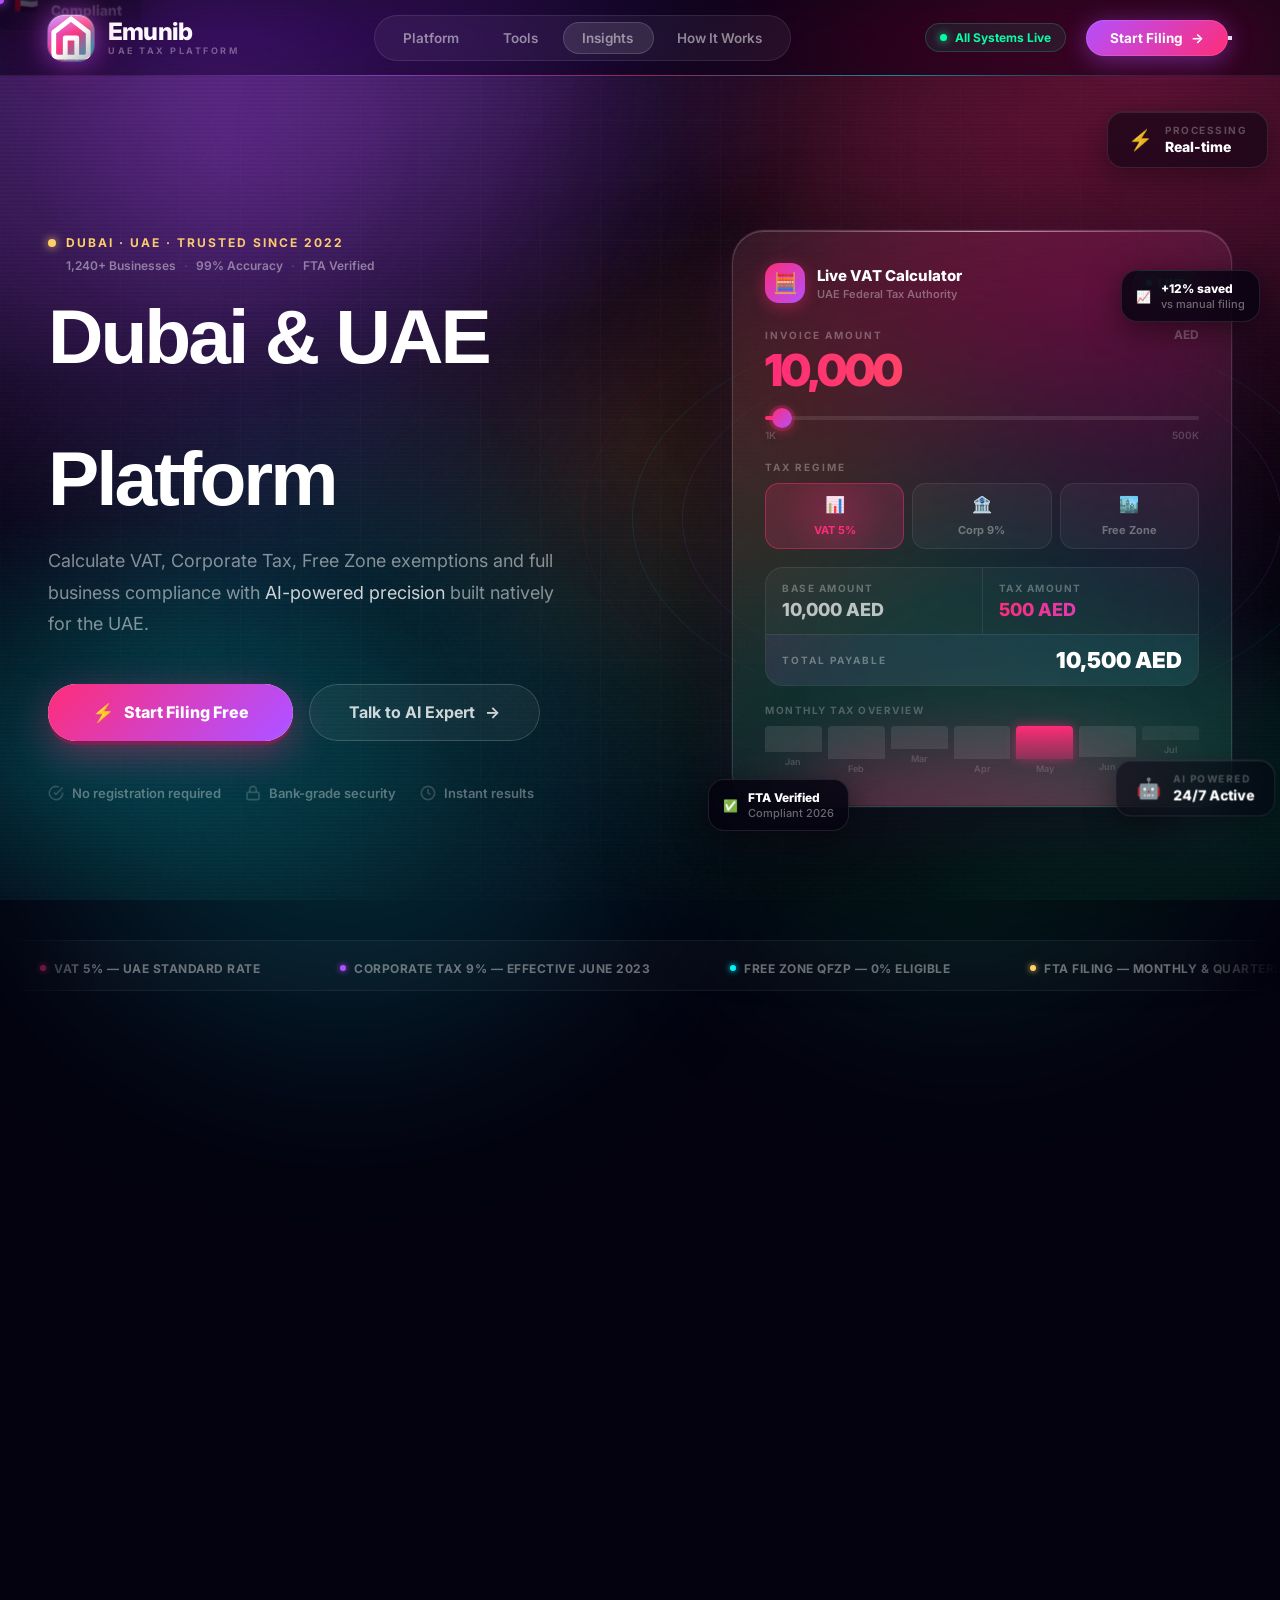
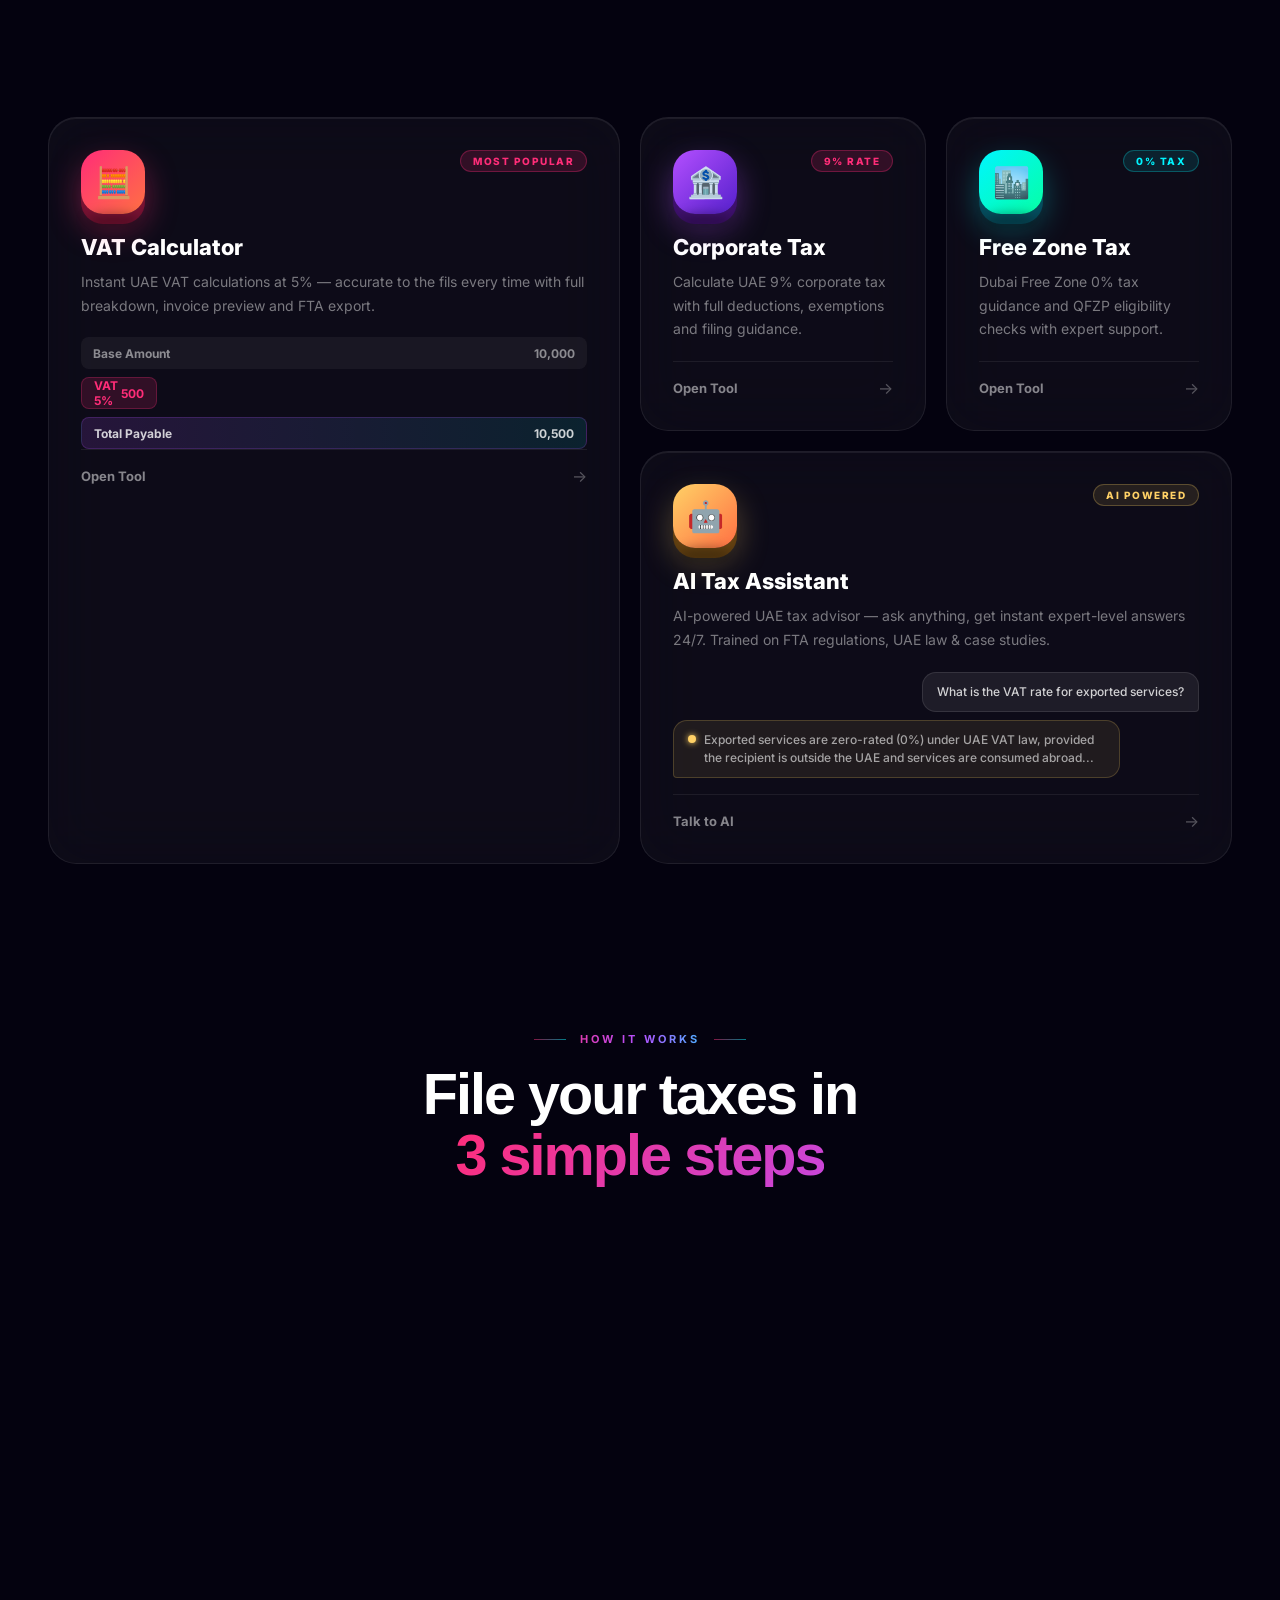
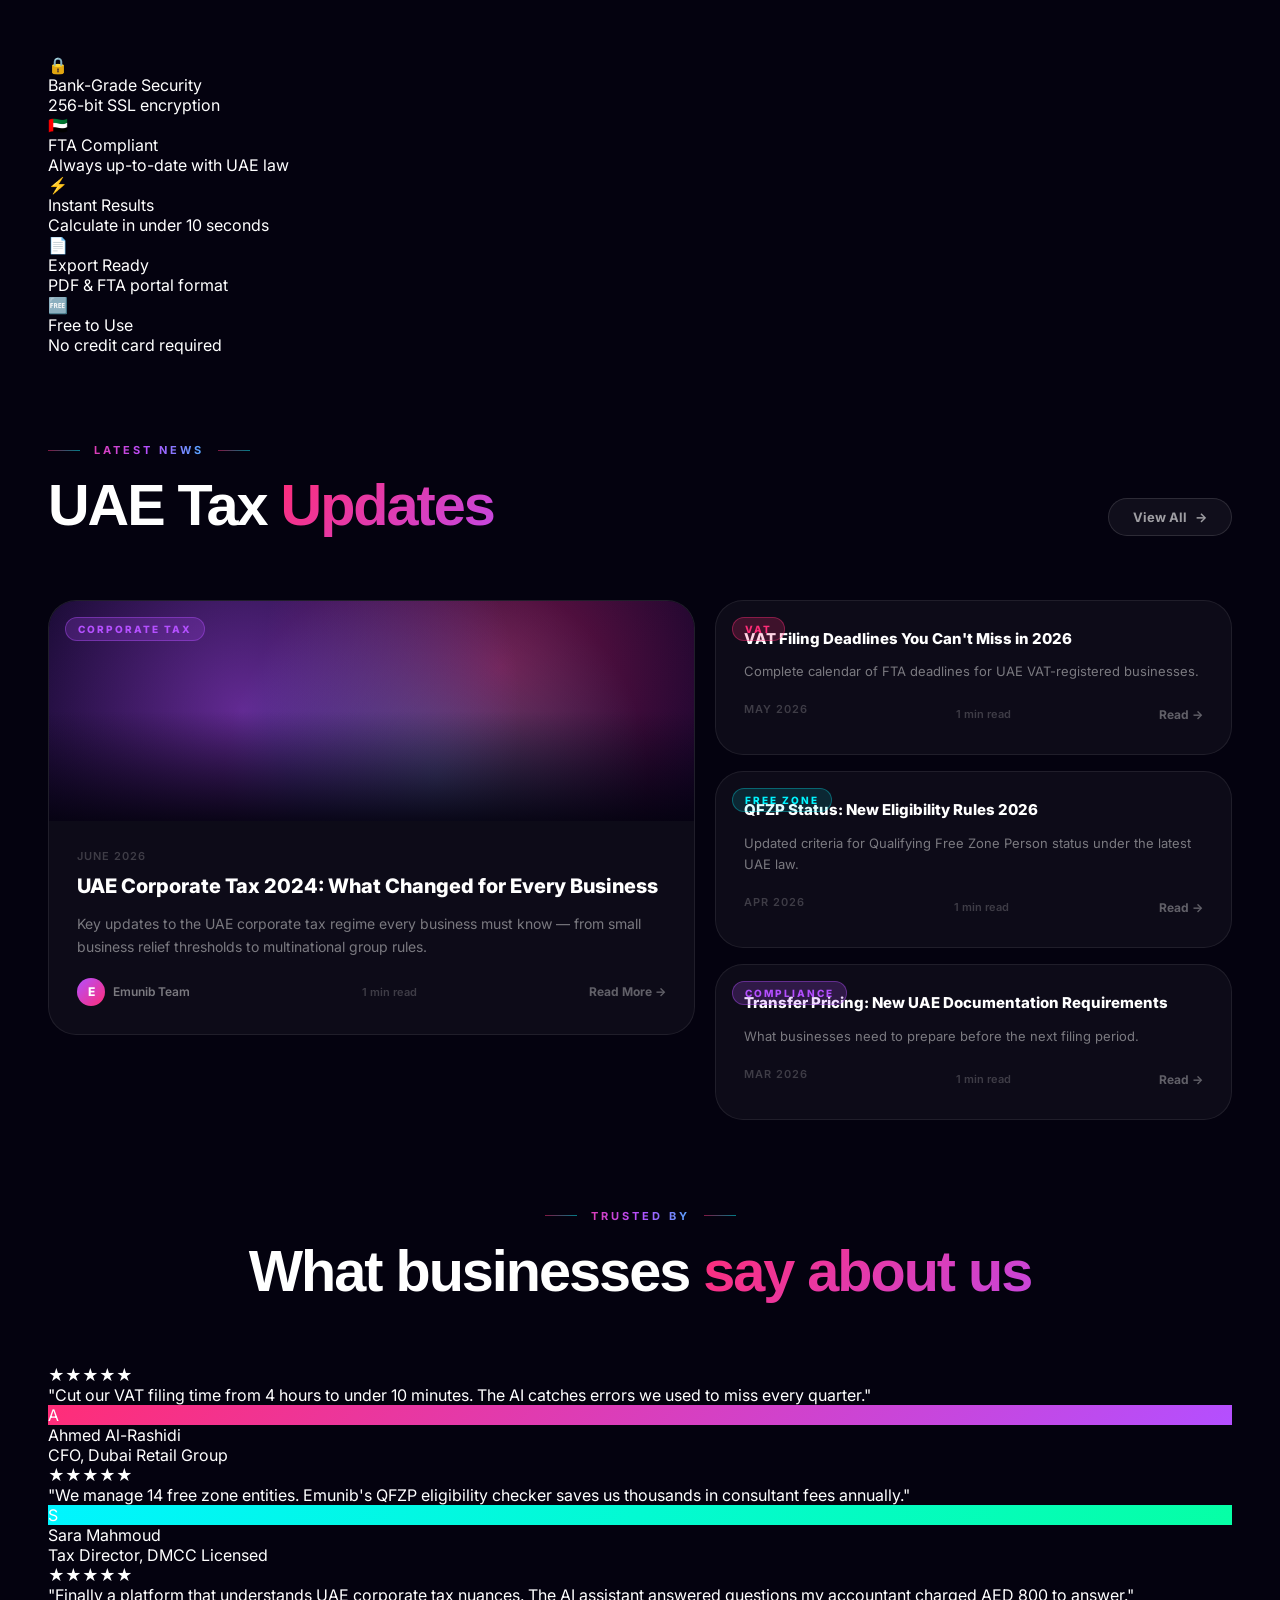
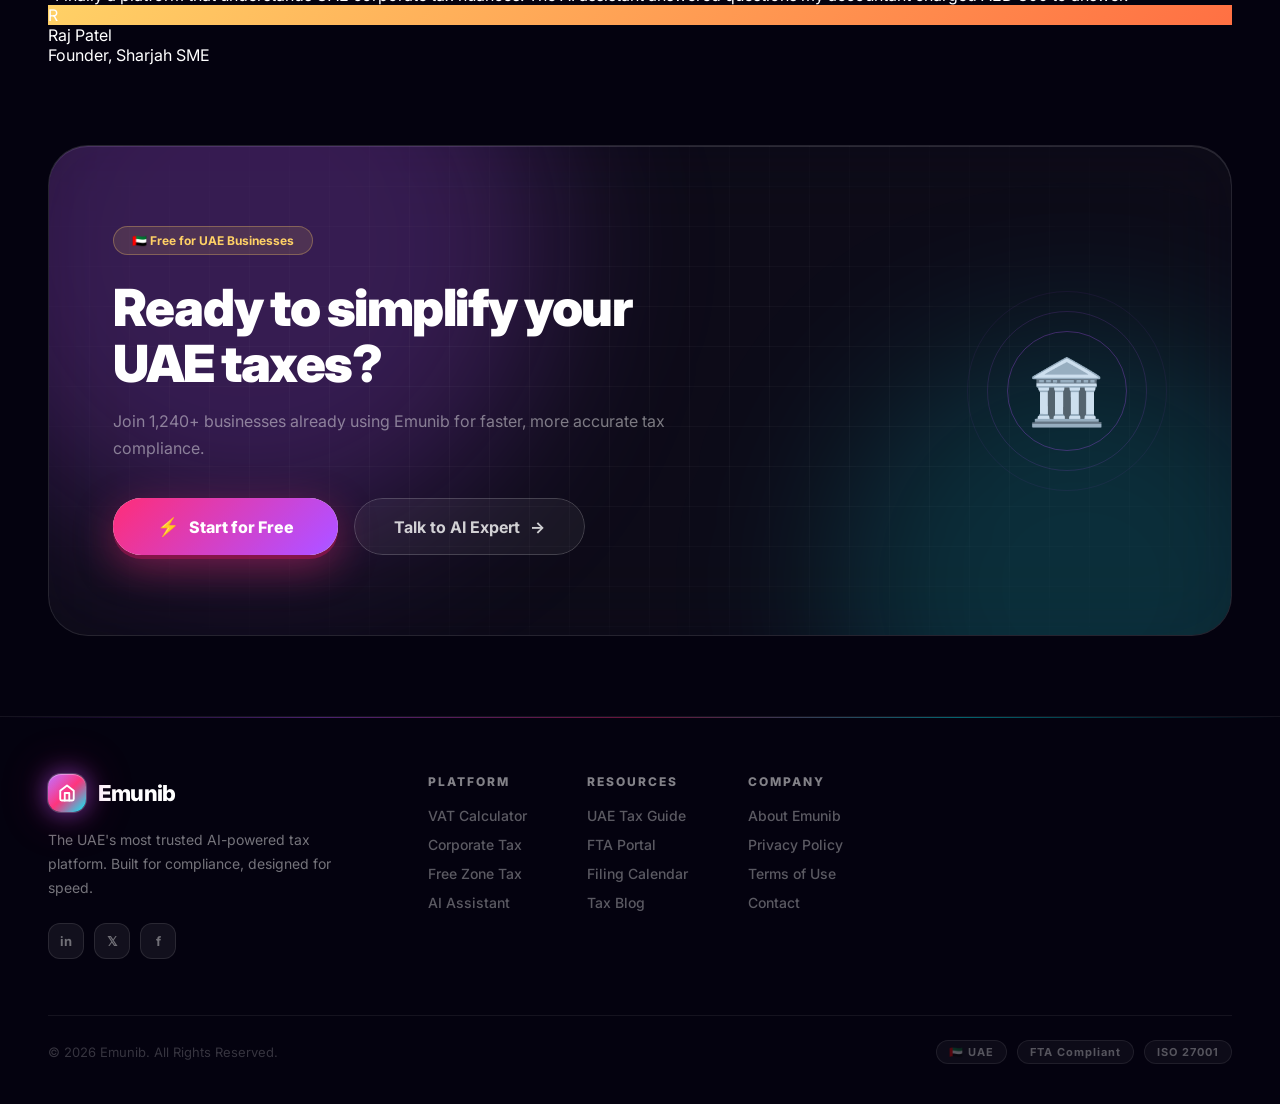
==== commit fca371ff: "Update index.html" ====
--- a/index.html
+++ b/index.html
@@ -3,2243 +3,976 @@
 <head>
 <meta charset="UTF-8"/>
 <meta name="viewport" content="width=device-width, initial-scale=1.0"/>
-<title>Emunib — Multi-Country Tax Platform | UAE · India · Nepal</title>
-<meta name="description" content="Enterprise tax platform for UAE VAT/Corporate Tax, India GST/Income Tax, Nepal VAT/Income Tax. Real-time calculations, FTA/CBDT/IRD compliant."/>
+<title>Emunib — UAE Tax Platform</title>
+<meta name="description" content="AI-powered UAE tax and business platform by Emunib. Calculate VAT, Corporate Tax and Free Zone tax instantly."/>
+<meta name="robots" content="index, follow"/>
+<meta name="author" content="Emunib"/>
+<meta property="og:title" content="Emunib — UAE Tax Platform"/>
+<meta property="og:description" content="AI-powered UAE tax and business platform"/>
+<meta property="og:type" content="website"/>
 <meta name="theme-color" content="#B44FFF"/>
 <link rel="preconnect" href="https://fonts.googleapis.com"/>
 <link rel="preconnect" href="https://fonts.gstatic.com" crossorigin/>
 <link href="https://fonts.googleapis.com/css2?family=Inter:wght@300;400;500;600;700;800;900&family=Space+Grotesk:wght@300;400;500;600;700&display=swap" rel="stylesheet"/>
+<link rel="stylesheet" href="style.css"/>
+
 <style>
-/* ════════════════════════════════════════════════════════════
-   EMUNIB ENTERPRISE TAX PLATFORM v4.0
-   Multi-Country: UAE · India · Nepal
-   ~1400 lines CSS
-════════════════════════════════════════════════════════════ */
-*,*::before,*::after{margin:0;padding:0;box-sizing:border-box;}
-
-:root{
-  --pink:#FF2D78;--purple:#B44FFF;--cyan:#00F5FF;--gold:#FFD166;
-  --green:#06FFA5;--orange:#FF7043;--bg:#04020F;
-  --uae-primary:#FF2D78;--uae-secondary:#B44FFF;
-  --india-primary:#FF9933;--india-secondary:#138808;--india-accent:#000080;
-  --nepal-primary:#DC143C;--nepal-secondary:#003893;--nepal-accent:#FFFFFF;
-  --glass:rgba(255,255,255,0.04);--glass-border:rgba(255,255,255,0.09);
-  --text:#fff;--muted:rgba(255,255,255,0.45);--dim:rgba(255,255,255,0.2);
-  --radius:28px;--tr:0.35s cubic-bezier(0.34,1.56,0.64,1);
-  --country-p:#FF2D78;--country-s:#B44FFF;
+/* ── HERO FLOAT BADGES — FIXED POSITIONING ── */
+.hero-float-badge {
+  position: absolute;
+  display: flex;
+  align-items: center;
+  gap: 12px;
+  padding: 12px 20px;
+  border-radius: 16px;
+  background: rgba(4, 2, 15, 0.55);
+  backdrop-filter: blur(20px);
+  border: 1px solid rgba(255, 255, 255, 0.1);
+  font-size: 13px;
+  font-weight: 700;
+  color: rgba(255, 255, 255, 0.9);
+  z-index: 10;
 }
 
-html{scroll-behavior:smooth;}
-body{font-family:'Space Grotesk','Inter',sans-serif;background:var(--bg);color:var(--text);overflow-x:hidden;min-height:100vh;cursor:none;}
-a{text-decoration:none;color:inherit;}
-button{font-family:inherit;}
-
-/* ── CURSOR ── */
-.cursor-glow{position:fixed;width:360px;height:360px;border-radius:50%;background:radial-gradient(circle,rgba(180,79,255,0.12) 0%,transparent 70%);transform:translate(-50%,-50%);pointer-events:none;z-index:9998;transition:opacity 0.3s,background 0.4s;will-change:left,top;}
-.cursor-dot{position:fixed;width:8px;height:8px;border-radius:50%;background:var(--purple);transform:translate(-50%,-50%);pointer-events:none;z-index:9999;transition:transform 0.1s,background 0.3s;box-shadow:0 0 10px var(--purple),0 0 20px rgba(180,79,255,0.5);}
-
-/* ── CANVAS ── */
-#particleCanvas{position:fixed;inset:0;z-index:0;pointer-events:none;}
-
-/* ── BACKGROUND ── */
-.bg-root{position:fixed;inset:0;z-index:0;pointer-events:none;}
-.bg-base{position:absolute;inset:0;background:radial-gradient(ellipse 80% 60% at 15% 5%,rgba(180,79,255,0.35) 0%,transparent 55%),radial-gradient(ellipse 60% 50% at 88% 8%,rgba(255,45,120,0.25) 0%,transparent 55%),radial-gradient(ellipse 55% 50% at 5% 85%,rgba(0,245,255,0.18) 0%,transparent 55%),radial-gradient(ellipse 45% 45% at 92% 88%,rgba(6,255,165,0.12) 0%,transparent 50%),#04020F;}
-.bg-grid{position:absolute;inset:0;background-image:linear-gradient(rgba(255,255,255,0.022) 1px,transparent 1px),linear-gradient(90deg,rgba(255,255,255,0.022) 1px,transparent 1px);background-size:60px 60px;mask-image:radial-gradient(ellipse 80% 80% at 50% 50%,black 30%,transparent 100%);}
-.bg-vignette{position:absolute;inset:0;background:radial-gradient(ellipse 100% 100% at 50% 50%,transparent 40%,rgba(4,2,15,0.88) 100%);}
-.orb{position:absolute;border-radius:50%;filter:blur(100px);animation:orbFloat ease-in-out infinite;will-change:transform;}
-.orb-1{width:750px;height:750px;background:rgba(180,79,255,0.18);top:-250px;left:-200px;animation-duration:14s;}
-.orb-2{width:650px;height:650px;background:rgba(255,45,120,0.14);top:-150px;right:-200px;animation-duration:18s;animation-delay:-5s;}
-.orb-3{width:550px;height:550px;background:rgba(0,245,255,0.12);bottom:-150px;left:8%;animation-duration:20s;animation-delay:-9s;}
-.orb-4{width:450px;height:450px;background:rgba(6,255,165,0.08);bottom:-100px;right:4%;animation-duration:16s;animation-delay:-3s;}
-.scanlines{position:absolute;inset:0;background:repeating-linear-gradient(0deg,transparent,transparent 2px,rgba(0,0,0,0.04) 2px,rgba(0,0,0,0.04) 4px);}
-@keyframes orbFloat{0%,100%{transform:translate(0,0) scale(1)}33%{transform:translate(50px,70px) scale(1.07)}66%{transform:translate(-35px,25px) scale(0.94)}}
-
-/* ── NAV ── */
-nav{position:fixed;top:0;left:0;right:0;z-index:200;}
-.nav-inner{max-width:1500px;margin:0 auto;padding:0 48px;height:76px;display:flex;align-items:center;justify-content:space-between;background:rgba(4,2,15,0.6);backdrop-filter:blur(32px) saturate(200%);border-bottom:1px solid rgba(255,255,255,0.07);position:relative;}
-.nav-border-glow{position:absolute;bottom:0;left:8%;right:8%;height:1px;background:linear-gradient(90deg,transparent,rgba(180,79,255,0.7),rgba(255,45,120,0.5),rgba(0,245,255,0.5),transparent);}
-.nav-logo{display:flex;align-items:center;gap:14px;cursor:pointer;}
-.logo-crystal{width:46px;height:46px;border-radius:16px;background:linear-gradient(135deg,var(--purple),var(--pink),var(--cyan));display:flex;align-items:center;justify-content:center;box-shadow:0 0 0 1px rgba(255,255,255,0.2),0 0 24px rgba(180,79,255,0.6),inset 0 1px 0 rgba(255,255,255,0.35);animation:crystalPulse 3s ease-in-out infinite;flex-shrink:0;position:relative;overflow:hidden;}
-.crystal-sheen{position:absolute;inset:0;background:linear-gradient(135deg,rgba(255,255,255,0.25) 0%,transparent 60%);border-radius:inherit;}
-@keyframes crystalPulse{0%,100%{box-shadow:0 0 0 1px rgba(255,255,255,0.2),0 0 24px rgba(180,79,255,0.6),inset 0 1px 0 rgba(255,255,255,0.35)}50%{box-shadow:0 0 0 1px rgba(255,255,255,0.3),0 0 44px rgba(180,79,255,0.9),0 0 80px rgba(0,245,255,0.35),inset 0 1px 0 rgba(255,255,255,0.45)}}
-.logo-wordmark{display:flex;flex-direction:column;gap:1px;}
-.logo-text-main{font-size:24px;font-weight:800;letter-spacing:-0.8px;color:#fff;line-height:1;}
-.logo-text-sub{font-size:9px;font-weight:700;letter-spacing:2.5px;color:rgba(255,255,255,0.35);text-transform:uppercase;}
-.nav-center{display:flex;align-items:center;gap:8px;}
-.nav-live-badge{display:flex;align-items:center;gap:7px;padding:6px 16px;border-radius:100px;background:rgba(6,255,165,0.08);border:1px solid rgba(6,255,165,0.2);font-size:11px;font-weight:700;color:var(--green);}
-.live-dot{width:6px;height:6px;border-radius:50%;background:var(--green);box-shadow:0 0 8px var(--green);animation:liveBlink 1.5s ease-in-out infinite;}
-@keyframes liveBlink{0%,100%{opacity:1;box-shadow:0 0 8px var(--green)}50%{opacity:0.4;box-shadow:none}}
-.nav-year-badge{padding:6px 14px;border-radius:100px;background:rgba(255,255,255,0.05);border:1px solid rgba(255,255,255,0.1);font-size:11px;font-weight:700;color:rgba(255,255,255,0.4);}
-.nav-right{display:flex;align-items:center;gap:10px;}
-.nav-ai-btn{padding:10px 22px;border-radius:100px;border:none;cursor:pointer;background:linear-gradient(135deg,var(--purple),var(--pink));color:#fff;font-size:13px;font-weight:700;display:flex;align-items:center;gap:8px;box-shadow:0 4px 20px rgba(180,79,255,0.4);transition:var(--tr);}
-.nav-ai-btn:hover{transform:scale(1.05) translateY(-1px);box-shadow:0 8px 32px rgba(255,45,120,0.5);}
-
-/* ── HERO ── */
-.hero{position:relative;z-index:1;min-height:100vh;display:flex;flex-direction:column;align-items:center;justify-content:center;padding:100px 48px 60px;text-align:center;}
-.hero-eyebrow{display:inline-flex;align-items:center;gap:10px;padding:8px 20px;border-radius:100px;background:rgba(180,79,255,0.1);border:1px solid rgba(180,79,255,0.25);font-size:11px;font-weight:800;letter-spacing:2.5px;text-transform:uppercase;color:var(--purple);margin-bottom:32px;animation:fadeUp 0.7s 0.1s cubic-bezier(0.16,1,0.3,1) both;}
-.hero-title{font-size:clamp(48px,7vw,100px);font-weight:900;letter-spacing:-4px;line-height:0.9;margin-bottom:28px;font-family:'Space Grotesk',sans-serif;animation:fadeUp 0.7s 0.2s cubic-bezier(0.16,1,0.3,1) both;}
-.hero-title .line-1{display:block;color:#fff;}
-.hero-title .line-2{display:block;background:linear-gradient(90deg,var(--india-primary) 0%,var(--pink) 25%,var(--purple) 50%,var(--cyan) 75%,var(--nepal-primary) 100%);background-size:300%;-webkit-background-clip:text;-webkit-text-fill-color:transparent;background-clip:text;animation:gradShift 6s linear infinite;}
-@keyframes gradShift{0%{background-position:0%}100%{background-position:300%}}
-.hero-sub{font-size:18px;color:var(--muted);line-height:1.75;max-width:600px;margin:0 auto 48px;animation:fadeUp 0.7s 0.35s cubic-bezier(0.16,1,0.3,1) both;}
-.hero-sub em{font-style:normal;color:rgba(255,255,255,0.8);}
-@keyframes fadeUp{from{transform:translateY(28px);opacity:0}to{transform:translateY(0);opacity:1}}
-
-/* ── COUNTRY SELECTOR ── */
-.country-selector{display:flex;gap:16px;justify-content:center;flex-wrap:wrap;animation:fadeUp 0.7s 0.45s cubic-bezier(0.16,1,0.3,1) both;margin-bottom:60px;}
-.country-card{width:220px;border-radius:24px;padding:28px 24px;cursor:pointer;position:relative;overflow:hidden;transition:all 0.4s cubic-bezier(0.34,1.56,0.64,1);border:1px solid rgba(255,255,255,0.09);background:rgba(255,255,255,0.04);}
-.country-card:hover{transform:translateY(-10px) scale(1.03);}
-.country-card.active{transform:translateY(-12px) scale(1.05);}
-.country-card.uae-card.active{background:rgba(255,45,120,0.1);border-color:rgba(255,45,120,0.45);box-shadow:0 20px 60px rgba(255,45,120,0.25),0 0 0 1px rgba(255,45,120,0.2);}
-.country-card.india-card.active{background:rgba(255,153,51,0.1);border-color:rgba(255,153,51,0.45);box-shadow:0 20px 60px rgba(255,153,51,0.2),0 0 0 1px rgba(255,153,51,0.2);}
-.country-card.nepal-card.active{background:rgba(220,20,60,0.1);border-color:rgba(220,20,60,0.45);box-shadow:0 20px 60px rgba(220,20,60,0.2),0 0 0 1px rgba(220,20,60,0.2);}
-.cc-flag{font-size:48px;margin-bottom:14px;display:block;filter:drop-shadow(0 4px 12px rgba(0,0,0,0.5));}
-.cc-name{font-size:20px;font-weight:900;color:#fff;margin-bottom:6px;}
-.cc-taxes{font-size:12px;font-weight:600;color:var(--muted);margin-bottom:16px;line-height:1.6;}
-.cc-tags{display:flex;flex-wrap:wrap;gap:6px;}
-.cc-tag{padding:3px 10px;border-radius:100px;font-size:10px;font-weight:700;letter-spacing:1px;text-transform:uppercase;}
-.uae-card .cc-tag{background:rgba(255,45,120,0.15);border:1px solid rgba(255,45,120,0.3);color:var(--pink);}
-.india-card .cc-tag{background:rgba(255,153,51,0.15);border:1px solid rgba(255,153,51,0.3);color:var(--india-primary);}
-.nepal-card .cc-tag{background:rgba(220,20,60,0.12);border:1px solid rgba(220,20,60,0.3);color:var(--nepal-primary);}
-.cc-glow{position:absolute;bottom:-40px;left:50%;transform:translateX(-50%);width:80%;height:80px;border-radius:50%;filter:blur(30px);opacity:0;transition:opacity 0.4s;}
-.uae-card:hover .cc-glow,.uae-card.active .cc-glow{background:var(--pink);opacity:0.3;}
-.india-card:hover .cc-glow,.india-card.active .cc-glow{background:var(--india-primary);opacity:0.25;}
-.nepal-card:hover .cc-glow,.nepal-card.active .cc-glow{background:var(--nepal-primary);opacity:0.25;}
-.cc-active-badge{position:absolute;top:12px;right:12px;width:10px;height:10px;border-radius:50%;background:var(--green);box-shadow:0 0 10px var(--green);display:none;}
-.country-card.active .cc-active-badge{display:block;animation:liveBlink 2s ease-in-out infinite;}
-
-/* ── TAX PLATFORM MAIN ── */
-.platform-wrap{position:relative;z-index:1;max-width:1500px;margin:0 auto;padding:0 48px 80px;}
-
-/* ── TAX MODULE HEADER ── */
-.module-header{background:rgba(255,255,255,0.03);backdrop-filter:blur(40px);border:1px solid rgba(255,255,255,0.08);border-radius:var(--radius);padding:32px 40px;margin-bottom:28px;position:relative;overflow:hidden;display:flex;align-items:center;justify-content:space-between;flex-wrap:wrap;gap:20px;}
-.module-header::before{content:'';position:absolute;top:0;left:8%;right:8%;height:1px;}
-.uae-module .module-header::before{background:linear-gradient(90deg,transparent,rgba(255,45,120,0.7),rgba(180,79,255,0.5),transparent);}
-.india-module .module-header::before{background:linear-gradient(90deg,transparent,rgba(255,153,51,0.7),rgba(19,136,8,0.5),transparent);}
-.nepal-module .module-header::before{background:linear-gradient(90deg,transparent,rgba(220,20,60,0.7),rgba(0,56,147,0.5),transparent);}
-.mh-left{display:flex;align-items:center;gap:20px;}
-.mh-flag-wrap{width:64px;height:64px;border-radius:20px;display:flex;align-items:center;justify-content:center;font-size:32px;flex-shrink:0;}
-.uae-module .mh-flag-wrap{background:linear-gradient(135deg,rgba(255,45,120,0.2),rgba(180,79,255,0.15));border:1px solid rgba(255,45,120,0.3);}
-.india-module .mh-flag-wrap{background:linear-gradient(135deg,rgba(255,153,51,0.2),rgba(19,136,8,0.15));border:1px solid rgba(255,153,51,0.3);}
-.nepal-module .mh-flag-wrap{background:linear-gradient(135deg,rgba(220,20,60,0.2),rgba(0,56,147,0.15));border:1px solid rgba(220,20,60,0.3);}
-.mh-info{}
-.mh-title{font-size:26px;font-weight:900;color:#fff;letter-spacing:-0.5px;}
-.mh-sub{font-size:13px;color:var(--muted);margin-top:4px;}
-.mh-badges{display:flex;gap:8px;flex-wrap:wrap;}
-.mh-badge{padding:6px 14px;border-radius:100px;font-size:10px;font-weight:800;letter-spacing:1.5px;text-transform:uppercase;}
-.uae-module .mh-badge{background:rgba(255,45,120,0.1);border:1px solid rgba(255,45,120,0.25);color:var(--pink);}
-.india-module .mh-badge{background:rgba(255,153,51,0.1);border:1px solid rgba(255,153,51,0.25);color:var(--india-primary);}
-.nepal-module .mh-badge{background:rgba(220,20,60,0.08);border:1px solid rgba(220,20,60,0.25);color:var(--nepal-primary);}
-
-/* ── TAX TYPE TABS ── */
-.tax-tabs{display:flex;gap:6px;background:rgba(255,255,255,0.03);padding:6px;border-radius:16px;border:1px solid rgba(255,255,255,0.07);margin-bottom:28px;flex-wrap:wrap;}
-.tax-tab{flex:1;min-width:120px;padding:12px 16px;border-radius:12px;border:none;cursor:pointer;font-size:13px;font-weight:700;color:rgba(255,255,255,0.4);background:transparent;transition:all 0.3s;display:flex;align-items:center;justify-content:center;gap:8px;white-space:nowrap;}
-.tax-tab:hover{color:rgba(255,255,255,0.7);background:rgba(255,255,255,0.05);}
-.uae-module .tax-tab.active{background:rgba(255,45,120,0.15);color:var(--pink);border:1px solid rgba(255,45,120,0.3);box-shadow:0 4px 16px rgba(255,45,120,0.2);}
-.india-module .tax-tab.active{background:rgba(255,153,51,0.15);color:var(--india-primary);border:1px solid rgba(255,153,51,0.3);box-shadow:0 4px 16px rgba(255,153,51,0.15);}
-.nepal-module .tax-tab.active{background:rgba(220,20,60,0.12);color:var(--nepal-primary);border:1px solid rgba(220,20,60,0.3);box-shadow:0 4px 16px rgba(220,20,60,0.12);}
-
-/* ── TAX PANEL SECTION ── */
-.tax-panel{display:none;}
-.tax-panel.active-panel{display:block;animation:panelReveal 0.4s cubic-bezier(0.16,1,0.3,1) both;}
-@keyframes panelReveal{from{transform:translateY(20px);opacity:0}to{transform:translateY(0);opacity:1}}
-
-/* ── CALC GRID ── */
-.calc-grid{display:grid;grid-template-columns:1fr 1fr;gap:24px;align-items:start;}
-@media(max-width:900px){.calc-grid{grid-template-columns:1fr;}}
-
-/* ── GLASS PANEL ── */
-.glass-panel{background:rgba(255,255,255,0.04);backdrop-filter:blur(40px) saturate(180%);border:1px solid rgba(255,255,255,0.09);border-radius:var(--radius);padding:32px;position:relative;overflow:hidden;box-shadow:inset 0 1px 0 rgba(255,255,255,0.09),0 40px 80px rgba(0,0,0,0.4);}
-.glass-panel::before{content:'';position:absolute;top:0;left:12%;right:12%;height:1px;}
-.uae-module .glass-panel::before{background:linear-gradient(90deg,transparent,rgba(255,45,120,0.5),transparent);}
-.india-module .glass-panel::before{background:linear-gradient(90deg,transparent,rgba(255,153,51,0.5),transparent);}
-.nepal-module .glass-panel::before{background:linear-gradient(90deg,transparent,rgba(220,20,60,0.4),transparent);}
-.panel-head{margin-bottom:24px;}
-.panel-badge-sm{display:inline-flex;align-items:center;gap:7px;padding:4px 12px;border-radius:100px;font-size:10px;font-weight:800;letter-spacing:2px;text-transform:uppercase;margin-bottom:12px;}
-.uae-module .panel-badge-sm{background:rgba(255,45,120,0.1);border:1px solid rgba(255,45,120,0.25);color:var(--pink);}
-.india-module .panel-badge-sm{background:rgba(255,153,51,0.1);border:1px solid rgba(255,153,51,0.25);color:var(--india-primary);}
-.nepal-module .panel-badge-sm{background:rgba(220,20,60,0.08);border:1px solid rgba(220,20,60,0.25);color:var(--nepal-primary);}
-.panel-title{font-size:20px;font-weight:800;color:#fff;margin-bottom:4px;}
-.panel-sub{font-size:12px;color:var(--muted);}
-
-/* ── FIELDS ── */
-.field-group{margin-bottom:18px;}
-.field-label{display:flex;justify-content:space-between;align-items:center;font-size:10px;font-weight:700;letter-spacing:2px;text-transform:uppercase;color:rgba(255,255,255,0.35);margin-bottom:8px;}
-.field-hint{font-size:10px;letter-spacing:1px;color:rgba(255,255,255,0.2);}
-.field-wrap{position:relative;}
-.field-prefix{position:absolute;left:0;top:0;bottom:0;width:64px;display:flex;align-items:center;justify-content:center;font-size:13px;font-weight:800;color:rgba(255,255,255,0.3);border-right:1px solid rgba(255,255,255,0.08);pointer-events:none;z-index:1;}
-.field-input{width:100%;height:58px;background:rgba(255,255,255,0.04);border:1px solid rgba(255,255,255,0.1);border-radius:14px;padding-left:76px;padding-right:16px;font-size:19px;font-weight:700;color:#fff;outline:none;font-family:'Space Grotesk',sans-serif;transition:border-color 0.3s,box-shadow 0.3s,background 0.3s;-moz-appearance:textfield;}
-.field-input::-webkit-outer-spin-button,.field-input::-webkit-inner-spin-button{-webkit-appearance:none;}
-.field-input::placeholder{color:rgba(255,255,255,0.15);font-size:15px;}
-.uae-module .field-input:focus{border-color:rgba(255,45,120,0.5);box-shadow:0 0 0 3px rgba(255,45,120,0.1);background:rgba(255,45,120,0.04);}
-.india-module .field-input:focus{border-color:rgba(255,153,51,0.5);box-shadow:0 0 0 3px rgba(255,153,51,0.1);background:rgba(255,153,51,0.04);}
-.nepal-module .field-input:focus{border-color:rgba(220,20,60,0.5);box-shadow:0 0 0 3px rgba(220,20,60,0.1);background:rgba(220,20,60,0.04);}
-
-.field-select{width:100%;height:52px;background:rgba(255,255,255,0.04);border:1px solid rgba(255,255,255,0.1);border-radius:14px;padding:0 16px;font-size:14px;font-weight:600;color:#fff;outline:none;font-family:'Space Grotesk',sans-serif;cursor:pointer;appearance:none;transition:border-color 0.3s;}
-.field-select option{background:#1a0530;color:#fff;}
-
-/* Quick chips */
-.quick-chips{display:flex;gap:7px;flex-wrap:wrap;margin-top:10px;}
-.q-chip{padding:6px 14px;border-radius:100px;border:1px solid rgba(255,255,255,0.09);background:rgba(255,255,255,0.04);font-size:11px;font-weight:700;color:var(--muted);cursor:pointer;transition:var(--tr);font-family:inherit;}
-.uae-module .q-chip:hover,.uae-module .q-chip.active{background:rgba(255,45,120,0.12);border-color:rgba(255,45,120,0.35);color:var(--pink);transform:translateY(-2px);}
-.india-module .q-chip:hover,.india-module .q-chip.active{background:rgba(255,153,51,0.12);border-color:rgba(255,153,51,0.35);color:var(--india-primary);transform:translateY(-2px);}
-.nepal-module .q-chip:hover,.nepal-module .q-chip.active{background:rgba(220,20,60,0.1);border-color:rgba(220,20,60,0.3);color:var(--nepal-primary);transform:translateY(-2px);}
-
-/* Toggle row */
-.toggle-row{display:flex;justify-content:space-between;align-items:center;padding:12px 15px;border-radius:12px;background:rgba(255,255,255,0.03);border:1px solid rgba(255,255,255,0.07);cursor:pointer;margin-bottom:14px;transition:all 0.3s;}
-.toggle-row:hover{background:rgba(255,255,255,0.06);}
-.toggle-label-text{font-size:13px;font-weight:700;color:var(--muted);display:flex;align-items:center;gap:9px;}
-.toggle-sw{width:42px;height:22px;border-radius:100px;background:rgba(255,255,255,0.1);border:1px solid rgba(255,255,255,0.1);position:relative;transition:all 0.3s;flex-shrink:0;}
-.uae-module .toggle-sw.on{background:rgba(255,45,120,0.3);border-color:rgba(255,45,120,0.5);}
-.india-module .toggle-sw.on{background:rgba(255,153,51,0.3);border-color:rgba(255,153,51,0.5);}
-.nepal-module .toggle-sw.on{background:rgba(220,20,60,0.25);border-color:rgba(220,20,60,0.5);}
-.toggle-knob{position:absolute;top:2px;left:2px;width:16px;height:16px;border-radius:50%;background:rgba(255,255,255,0.5);transition:all 0.3s;}
-.toggle-sw.on .toggle-knob{left:22px;}
-.uae-module .toggle-sw.on .toggle-knob{background:var(--pink);box-shadow:0 0 8px rgba(255,45,120,0.6);}
-.india-module .toggle-sw.on .toggle-knob{background:var(--india-primary);box-shadow:0 0 8px rgba(255,153,51,0.6);}
-.nepal-module .toggle-sw.on .toggle-knob{background:var(--nepal-primary);box-shadow:0 0 8px rgba(220,20,60,0.5);}
-.extra-fields{display:none;animation:fadeUp 0.3s cubic-bezier(0.16,1,0.3,1) both;}
-.extra-fields.show{display:block;}
-
-/* Slab rate table */
-.slab-table{width:100%;border-collapse:collapse;margin:10px 0;}
-.slab-table th{font-size:9px;font-weight:700;letter-spacing:2px;text-transform:uppercase;color:rgba(255,255,255,0.25);padding:8px 12px;text-align:left;border-bottom:1px solid rgba(255,255,255,0.07);}
-.slab-table td{font-size:12px;padding:8px 12px;color:rgba(255,255,255,0.6);border-bottom:1px solid rgba(255,255,255,0.04);}
-.slab-table tr:last-child td{border-bottom:none;}
-.slab-table tr.slab-active td{background:rgba(255,255,255,0.04);color:#fff;font-weight:700;}
-.slab-table .slab-rate{font-weight:800;}
-.india-module .slab-table .slab-rate{color:var(--india-primary);}
-.nepal-module .slab-table .slab-rate{color:var(--nepal-primary);}
-.uae-module .slab-table .slab-rate{color:var(--pink);}
-
-/* ── CALCULATE BTN ── */
-.btn-calc{width:100%;height:62px;border-radius:16px;border:none;cursor:pointer;font-size:16px;font-weight:800;color:#fff;position:relative;overflow:hidden;transition:all 0.3s;box-shadow:inset 0 1px 0 rgba(255,255,255,0.15);}
-.btn-calc-bg{position:absolute;inset:0;background-size:200%;animation:btnShift 4s ease-in-out infinite;}
-.uae-module .btn-calc-bg{background:linear-gradient(135deg,var(--pink),var(--purple),var(--cyan));}
-.india-module .btn-calc-bg{background:linear-gradient(135deg,var(--india-primary),#FF5722,var(--india-secondary));}
-.nepal-module .btn-calc-bg{background:linear-gradient(135deg,var(--nepal-primary),#8B0000,var(--nepal-secondary));}
-@keyframes btnShift{0%,100%{background-position:0% 50%}50%{background-position:100% 50%}}
-.btn-calc:hover{transform:translateY(-4px) scale(1.02);}
-.btn-calc:active{transform:translateY(1px);}
-.btn-calc-content{position:relative;z-index:1;display:flex;align-items:center;justify-content:center;gap:10px;}
-.btn-calc-shine{position:absolute;inset:0;background:linear-gradient(90deg,transparent,rgba(255,255,255,0.2),transparent);transform:skewX(-20deg) translateX(-100%);animation:shine 3.5s ease-in-out infinite;}
-@keyframes shine{0%,60%,100%{transform:skewX(-20deg) translateX(-100%)}80%{transform:skewX(-20deg) translateX(200%)}}
-
-.btn-reset{width:100%;height:40px;border-radius:12px;border:none;cursor:pointer;background:rgba(255,255,255,0.04);border:1px solid rgba(255,255,255,0.08);font-size:12px;font-weight:700;color:rgba(255,255,255,0.3);letter-spacing:1px;text-transform:uppercase;transition:all 0.3s;margin-top:10px;}
-.btn-reset:hover{background:rgba(255,255,255,0.08);color:rgba(255,255,255,0.6);}
-
-/* ── RESULTS ── */
-.result-empty{padding:48px 20px;text-align:center;display:flex;flex-direction:column;align-items:center;gap:14px;}
-.empty-emoji{font-size:52px;opacity:0.25;}
-.empty-msg{font-size:14px;color:var(--dim);font-weight:600;}
-.result-content{display:none;}
-.result-content.show{display:block;animation:fadeUp 0.5s cubic-bezier(0.16,1,0.3,1) both;}
-
-.result-hero{margin-bottom:24px;display:flex;justify-content:space-between;align-items:flex-start;}
-.rh-left{}
-.rh-label{font-size:10px;font-weight:700;letter-spacing:2.5px;text-transform:uppercase;color:rgba(255,255,255,0.3);margin-bottom:8px;}
-.rh-amount{font-size:54px;font-weight:900;letter-spacing:-2px;line-height:1;}
-.uae-module .rh-amount{background:linear-gradient(90deg,var(--pink),var(--purple));-webkit-background-clip:text;-webkit-text-fill-color:transparent;background-clip:text;}
-.india-module .rh-amount{background:linear-gradient(90deg,var(--india-primary),#FF5722);-webkit-background-clip:text;-webkit-text-fill-color:transparent;background-clip:text;}
-.nepal-module .rh-amount{background:linear-gradient(90deg,var(--nepal-primary),var(--nepal-secondary));-webkit-background-clip:text;-webkit-text-fill-color:transparent;background-clip:text;}
-.rh-rate-badge{padding:10px 18px;border-radius:14px;font-size:18px;font-weight:900;}
-.uae-module .rh-rate-badge{background:rgba(255,45,120,0.12);border:1px solid rgba(255,45,120,0.3);color:var(--pink);}
-.india-module .rh-rate-badge{background:rgba(255,153,51,0.12);border:1px solid rgba(255,153,51,0.3);color:var(--india-primary);}
-.nepal-module .rh-rate-badge{background:rgba(220,20,60,0.1);border:1px solid rgba(220,20,60,0.3);color:var(--nepal-primary);}
-
-/* Breakdown rows */
-.breakdown-list{display:flex;flex-direction:column;gap:8px;margin-bottom:18px;}
-.bd-row{display:flex;justify-content:space-between;align-items:center;padding:11px 15px;border-radius:12px;background:rgba(255,255,255,0.03);border:1px solid rgba(255,255,255,0.06);transition:background 0.3s;}
-.bd-row:hover{background:rgba(255,255,255,0.06);}
-.bd-row-label{display:flex;align-items:center;gap:9px;font-size:13px;font-weight:600;color:var(--muted);}
-.bd-dot{width:8px;height:8px;border-radius:50%;}
-.bd-val{font-size:15px;font-weight:800;}
-.bd-total{padding:15px 18px;border-radius:14px;display:flex;justify-content:space-between;align-items:center;margin-bottom:16px;}
-.uae-module .bd-total{background:linear-gradient(90deg,rgba(255,45,120,0.1),rgba(180,79,255,0.08));border:1px solid rgba(255,45,120,0.25);}
-.india-module .bd-total{background:linear-gradient(90deg,rgba(255,153,51,0.1),rgba(19,136,8,0.08));border:1px solid rgba(255,153,51,0.25);}
-.nepal-module .bd-total{background:linear-gradient(90deg,rgba(220,20,60,0.1),rgba(0,56,147,0.08));border:1px solid rgba(220,20,60,0.25);}
-.bd-total-label{font-size:11px;font-weight:800;letter-spacing:2px;text-transform:uppercase;color:rgba(255,255,255,0.4);}
-.bd-total-val{font-size:26px;font-weight:900;color:#fff;}
-
-/* Mini stats row */
-.mini-stats{display:grid;grid-template-columns:repeat(3,1fr);gap:10px;margin-bottom:18px;}
-.ms-item{padding:13px;border-radius:12px;background:rgba(255,255,255,0.03);border:1px solid rgba(255,255,255,0.06);text-align:center;}
-.ms-val{font-size:20px;font-weight:900;color:#fff;}
-.ms-label{font-size:9px;font-weight:700;letter-spacing:1.5px;text-transform:uppercase;color:rgba(255,255,255,0.2);margin-top:3px;}
-
-/* Slab viz */
-.slab-viz{margin-bottom:18px;}
-.sv-label{font-size:10px;font-weight:700;letter-spacing:2px;text-transform:uppercase;color:rgba(255,255,255,0.25);margin-bottom:10px;}
-.sv-bar-wrap{height:10px;border-radius:100px;background:rgba(255,255,255,0.05);overflow:hidden;position:relative;margin-bottom:8px;}
-.sv-bar-fill{position:absolute;top:0;left:0;height:100%;border-radius:100px;transition:width 0.8s cubic-bezier(0.34,1.56,0.64,1);}
-.uae-module .sv-bar-fill{background:linear-gradient(90deg,var(--pink),var(--purple));}
-.india-module .sv-bar-fill{background:linear-gradient(90deg,var(--india-primary),var(--india-secondary));}
-.nepal-module .sv-bar-fill{background:linear-gradient(90deg,var(--nepal-primary),var(--nepal-secondary));}
-
-/* Export buttons */
-.export-btns{display:flex;gap:10px;}
-.btn-export{flex:1;height:46px;border-radius:12px;border:none;cursor:pointer;font-size:12px;font-weight:700;display:flex;align-items:center;justify-content:center;gap:7px;transition:var(--tr);}
-.uae-module .btn-export.primary{background:rgba(255,45,120,0.15);border:1px solid rgba(255,45,120,0.3);color:var(--pink);}
-.uae-module .btn-export.primary:hover{background:rgba(255,45,120,0.25);transform:translateY(-3px);}
-.india-module .btn-export.primary{background:rgba(255,153,51,0.15);border:1px solid rgba(255,153,51,0.3);color:var(--india-primary);}
-.india-module .btn-export.primary:hover{background:rgba(255,153,51,0.25);transform:translateY(-3px);}
-.nepal-module .btn-export.primary{background:rgba(220,20,60,0.12);border:1px solid rgba(220,20,60,0.3);color:var(--nepal-primary);}
-.nepal-module .btn-export.primary:hover{background:rgba(220,20,60,0.2);transform:translateY(-3px);}
-.btn-export.ghost{background:rgba(255,255,255,0.04);border:1px solid rgba(255,255,255,0.1);color:rgba(255,255,255,0.4);}
-.btn-export.ghost:hover{background:rgba(255,255,255,0.08);color:#fff;transform:translateY(-3px);}
-
-/* ── GST SPECIFIC ── */
-.gst-component-grid{display:grid;grid-template-columns:1fr 1fr;gap:10px;margin-bottom:16px;}
-.gst-comp{padding:14px;border-radius:14px;text-align:center;background:rgba(255,255,255,0.03);border:1px solid rgba(255,255,255,0.07);}
-.gst-comp-name{font-size:10px;font-weight:700;letter-spacing:2px;text-transform:uppercase;margin-bottom:6px;}
-.gst-comp-val{font-size:20px;font-weight:900;}
-.gst-cgst .gst-comp-name{color:rgba(255,153,51,0.7);}
-.gst-cgst .gst-comp-val{color:var(--india-primary);}
-.gst-sgst .gst-comp-name{color:rgba(19,136,8,0.8);}
-.gst-sgst .gst-comp-val{color:var(--india-secondary);}
-.gst-igst .gst-comp-name{color:rgba(0,0,128,0.8);}
-.gst-igst .gst-comp-val{color:#6699ff;}
-.gst-cess .gst-comp-name{color:rgba(255,209,102,0.7);}
-.gst-cess .gst-comp-val{color:var(--gold);}
-
-/* ── HISTORY ── */
-.history-section{margin-top:28px;}
-.history-header{display:flex;justify-content:space-between;align-items:center;margin-bottom:16px;}
-.history-title{font-size:16px;font-weight:800;color:#fff;}
-.history-clear{background:none;border:none;cursor:pointer;font-size:11px;font-weight:700;letter-spacing:1px;text-transform:uppercase;color:rgba(255,255,255,0.2);transition:color 0.3s;padding:4px;}
-.history-clear:hover{color:var(--pink);}
-.history-list{display:flex;flex-direction:column;gap:9px;}
-.hist-item{display:flex;justify-content:space-between;align-items:center;padding:14px 18px;border-radius:14px;background:rgba(255,255,255,0.03);border:1px solid rgba(255,255,255,0.06);cursor:pointer;transition:all 0.3s;}
-.hist-item:hover{background:rgba(255,255,255,0.06);transform:translateX(4px);}
-.hi-left-c{display:flex;align-items:center;gap:12px;}
-.hi-num-badge{width:30px;height:30px;border-radius:9px;display:flex;align-items:center;justify-content:center;font-size:12px;font-weight:800;}
-.uae-module .hi-num-badge{background:rgba(255,45,120,0.1);border:1px solid rgba(255,45,120,0.2);color:var(--pink);}
-.india-module .hi-num-badge{background:rgba(255,153,51,0.1);border:1px solid rgba(255,153,51,0.2);color:var(--india-primary);}
-.nepal-module .hi-num-badge{background:rgba(220,20,60,0.08);border:1px solid rgba(220,20,60,0.2);color:var(--nepal-primary);}
-.hi-base-amt{font-size:14px;font-weight:700;color:rgba(255,255,255,0.7);}
-.hi-meta{font-size:11px;color:rgba(255,255,255,0.25);margin-top:2px;}
-.hi-right-c{text-align:right;}
-.hi-tax-amt{font-size:13px;font-weight:800;}
-.uae-module .hi-tax-amt{color:var(--pink);}
-.india-module .hi-tax-amt{color:var(--india-primary);}
-.nepal-module .hi-tax-amt{color:var(--nepal-primary);}
-.hi-sub-info{font-size:11px;color:rgba(255,255,255,0.3);margin-top:2px;}
-.history-empty-msg{padding:24px;text-align:center;font-size:13px;color:rgba(255,255,255,0.2);font-weight:600;}
-
-/* ── RATE REFERENCE PANEL ── */
-.ref-panel{background:rgba(255,255,255,0.03);backdrop-filter:blur(30px);border:1px solid rgba(255,255,255,0.07);border-radius:var(--radius);padding:28px;margin-top:28px;}
-.ref-title{font-size:11px;font-weight:700;letter-spacing:2.5px;text-transform:uppercase;color:rgba(255,255,255,0.3);margin-bottom:20px;}
-.ref-grid{display:grid;grid-template-columns:repeat(auto-fill,minmax(180px,1fr));gap:12px;}
-.ref-card{padding:16px;border-radius:16px;background:rgba(255,255,255,0.03);border:1px solid rgba(255,255,255,0.07);cursor:pointer;transition:var(--tr);position:relative;overflow:hidden;}
-.ref-card:hover{transform:translateY(-4px);}
-.ref-card::before{content:'';position:absolute;top:0;left:20%;right:20%;height:1px;}
-.ref-card-icon{font-size:20px;margin-bottom:8px;}
-.ref-card-name{font-size:11px;font-weight:700;color:rgba(255,255,255,0.45);margin-bottom:4px;}
-.ref-card-rate{font-size:22px;font-weight:900;}
-.ref-card-desc{font-size:10px;color:rgba(255,255,255,0.25);margin-top:4px;line-height:1.5;}
-
-/* UAe ref colors */
-.uae-ref .ref-card::before{background:linear-gradient(90deg,transparent,rgba(255,45,120,0.4),transparent);}
-.uae-ref .ref-card-rate{color:var(--pink);}
-/* India ref colors */
-.india-ref .ref-card::before{background:linear-gradient(90deg,transparent,rgba(255,153,51,0.4),transparent);}
-.india-ref .ref-card-rate{color:var(--india-primary);}
-/* Nepal ref colors */
-.nepal-ref .ref-card::before{background:linear-gradient(90deg,transparent,rgba(220,20,60,0.4),transparent);}
-.nepal-ref .ref-card-rate{color:var(--nepal-primary);}
-
-/* ── COUNTRY MODULE DISPLAY ── */
-.country-module{display:none;}
-.country-module.active-module{display:block;animation:moduleReveal 0.5s cubic-bezier(0.16,1,0.3,1) both;}
-@keyframes moduleReveal{from{transform:translateY(30px);opacity:0}to{transform:translateY(0);opacity:1}}
-
-/* ── DISCLAIMER STRIP ── */
-.disclaimer-strip{background:rgba(255,209,102,0.06);border:1px solid rgba(255,209,102,0.2);border-radius:16px;padding:14px 20px;display:flex;align-items:center;gap:12px;margin-top:28px;font-size:12px;color:rgba(255,255,255,0.45);line-height:1.6;}
-.disclaimer-strip strong{color:var(--gold);}
-
-/* ── TOAST ── */
-#toast{position:fixed;bottom:28px;left:50%;transform:translateX(-50%) translateY(80px);background:rgba(6,255,165,0.1);border:1px solid rgba(6,255,165,0.3);backdrop-filter:blur(20px);border-radius:14px;padding:13px 22px;display:flex;align-items:center;gap:10px;font-size:13px;font-weight:700;color:#fff;z-index:99998;transition:transform 0.4s cubic-bezier(0.34,1.56,0.64,1),opacity 0.4s;opacity:0;box-shadow:0 20px 60px rgba(0,0,0,0.5);}
-#toast.show{transform:translateX(-50%) translateY(0);opacity:1;}
-
-/* ── PAGE LOADER ── */
-#pageLoader{position:fixed;inset:0;background:#04020F;z-index:99999;display:flex;align-items:center;justify-content:center;transition:opacity 0.6s;}
-.loader-inner{text-align:center;}
-.loader-logo{width:68px;height:68px;border-radius:22px;background:linear-gradient(135deg,var(--purple),var(--pink),var(--cyan));display:flex;align-items:center;justify-content:center;margin:0 auto 16px;font-size:30px;animation:loaderPulse 1s ease-in-out infinite;box-shadow:0 0 40px rgba(180,79,255,0.5);}
-@keyframes loaderPulse{0%,100%{transform:scale(1);box-shadow:0 0 40px rgba(180,79,255,0.5)}50%{transform:scale(1.1);box-shadow:0 0 70px rgba(180,79,255,0.9)}}
-.loader-text{color:rgba(255,255,255,0.4);font-size:11px;font-weight:700;letter-spacing:3px;}
-.loader-bar{width:40px;height:2px;background:linear-gradient(90deg,var(--purple),var(--cyan));border-radius:1px;margin:12px auto 0;animation:loaderBar 0.8s ease-in-out infinite alternate;}
-@keyframes loaderBar{from{transform:scaleX(0.4)}to{transform:scaleX(1)}}
-
-/* ── FOOTER ── */
-.site-footer{position:relative;z-index:1;border-top:1px solid rgba(255,255,255,0.07);padding:36px 0;}
-.footer-glow{width:100%;height:1px;background:linear-gradient(90deg,transparent,var(--purple),var(--pink),var(--cyan),transparent);opacity:0.4;margin-bottom:36px;}
-.footer-inner{max-width:1500px;margin:0 auto;padding:0 48px;display:flex;justify-content:space-between;align-items:center;flex-wrap:wrap;gap:16px;}
-.footer-left{font-size:13px;color:rgba(255,255,255,0.2);}
-.footer-countries{display:flex;gap:8px;}
-.fc-badge{padding:5px 14px;border-radius:100px;background:rgba(255,255,255,0.04);border:1px solid rgba(255,255,255,0.08);font-size:11px;font-weight:700;color:rgba(255,255,255,0.25);}
-
-/* ── RESPONSIVE ── */
-@media(max-width:1100px){.platform-wrap{padding:0 24px 60px;}.hero{padding:100px 24px 50px;}}
-@media(max-width:768px){.nav-inner{padding:0 20px;}.nav-center{display:none;}.country-selector{gap:10px;}.country-card{width:160px;padding:20px 16px;}.calc-grid{grid-template-columns:1fr;}.mini-stats{grid-template-columns:repeat(2,1fr);}.gst-component-grid{grid-template-columns:1fr 1fr;}.export-btns{flex-direction:column;}.footer-inner{flex-direction:column;text-align:center;}}
-@media(max-width:480px){.country-card{width:calc(50% - 5px);}.hero-title{font-size:clamp(36px,10vw,60px);}}
+.badge-tl {
+  top: -60px !important;
+  left: 0;
+}
+
+.badge-tr {
+  top: 80px;
+  right: 0;
+}
+
+.badge-br {
+  bottom: 120px;
+  right: 0;
+}
+
+.fb-icon {
+  font-size: 20px;
+}
+
+.fb-text {
+  display: flex;
+  flex-direction: column;
+  gap: 2px;
+}
+
+.fb-label {
+  font-size: 10px;
+  letter-spacing: 1.5px;
+  text-transform: uppercase;
+  opacity: 0.6;
+}
+
+.fb-val {
+  font-size: 14px;
+  font-weight: 800;
+}
 </style>
 </head>
 <body>
 
-<!-- LOADER -->
-<div id="pageLoader">
-  <div class="loader-inner">
-    <div class="loader-logo">🌏</div>
-    <div class="loader-text">EMUNIB ENTERPRISE</div>
-    <div class="loader-bar"></div>
-  </div>
-</div>
-
-<!-- CURSOR -->
-<div class="cursor-glow" id="cursorGlow"></div>
-<div class="cursor-dot" id="cursorDot"></div>
-
 <!-- PARTICLE CANVAS -->
 <canvas id="particleCanvas"></canvas>
 
-<!-- BACKGROUND -->
+<!-- CINEMATIC BACKGROUND -->
 <div class="bg-root">
   <div class="bg-base"></div>
+  <div class="bg-noise"></div>
   <div class="bg-grid"></div>
   <div class="bg-vignette"></div>
   <div class="orb orb-1"></div>
   <div class="orb orb-2"></div>
   <div class="orb orb-3"></div>
   <div class="orb orb-4"></div>
+  <div class="orb orb-5"></div>
+  <div class="orb orb-6"></div>
   <div class="scanlines"></div>
+  <div class="light-beam beam-1"></div>
+  <div class="light-beam beam-2"></div>
 </div>
 
-<!-- NAV -->
+<!-- CURSOR -->
+<div class="cursor-glow" id="cursorGlow"></div>
+<div class="cursor-dot" id="cursorDot"></div>
+
+<!-- NAVIGATION -->
 <nav id="mainNav">
   <div class="nav-inner">
-    <div class="nav-logo">
+    <a class="nav-logo" href="index.html">
       <div class="logo-crystal">
-        <div class="crystal-sheen"></div>
-        <svg viewBox="0 0 24 24" fill="none" stroke="#fff" stroke-width="2.5" stroke-linecap="round" stroke-linejoin="round" width="22" height="22">
+        <div class="crystal-face face-front"></div>
+        <div class="crystal-face face-back"></div>
+        <div class="crystal-face face-top"></div>
+        <svg class="logo-icon" viewBox="0 0 24 24" fill="none" stroke="#fff" stroke-width="2.5" stroke-linecap="round" stroke-linejoin="round">
           <path d="M3 9l9-7 9 7v11a2 2 0 01-2 2H5a2 2 0 01-2-2z"/>
           <polyline points="9 22 9 12 15 12 15 22"/>
         </svg>
       </div>
       <div class="logo-wordmark">
         <span class="logo-text-main">Emunib</span>
-        <span class="logo-text-sub">Enterprise Tax Platform</span>
-      </div>
-    </div>
+        <span class="logo-text-sub">UAE TAX PLATFORM</span>
+      </div>
+    </a>
+
     <div class="nav-center">
-      <div class="nav-live-badge">
-        <span class="live-dot"></span>
-        Live Rates 2025–26
-      </div>
-      <div class="nav-year-badge">🌏 UAE · India · Nepal</div>
-    </div>
+      <div class="nav-pill">
+        <a href="index.html" class="nav-link active">Platform</a>
+        <a href="#services" class="nav-link">Tools</a>
+        <a href="#blog" class="nav-link">Insights</a>
+        <a href="#how" class="nav-link">How It Works</a>
+        <div class="nav-active-indicator"></div>
+      </div>
+    </div>
+
     <div class="nav-right">
-      <button class="nav-ai-btn" onclick="scrollToCalc()">
-        <span>⚡</span>
-        <span>Calculate Tax</span>
+      <div class="nav-status">
+        <span class="status-orb"></span>
+        <span class="status-text">All Systems Live</span>
+      </div>
+      <button class="btn-cta-nav" onclick="location.href='vat.html'">
+        <span class="btn-cta-text">Start Filing</span>
+        <span class="btn-cta-arrow">→</span>
+        <div class="btn-cta-shine"></div>
       </button>
     </div>
+
+    <!-- Mobile hamburger -->
+    <button class="hamburger" id="hamburgerBtn" aria-label="Open menu">
+      <span></span><span></span><span></span>
+    </button>
   </div>
   <div class="nav-border-glow"></div>
 </nav>
 
-<!-- HERO -->
-<section class="hero">
-  <div class="hero-eyebrow">🌏 Multi-Country Enterprise Tax Platform · v4.0</div>
-  <h1 class="hero-title">
-    <span class="line-1">Enterprise Tax</span>
-    <span class="line-2">UAE · India · Nepal</span>
-  </h1>
-  <p class="hero-sub">
-    Real-time tax calculations for <em>UAE VAT & Corporate Tax</em>,
-    <em>India GST & Income Tax (New/Old Regime)</em>, and
-    <em>Nepal VAT & Income Tax</em> — all in one platform.
-  </p>
-
-  <!-- COUNTRY SELECTOR -->
-  <div class="country-selector" id="countrySelector">
-    <div class="country-card uae-card active" onclick="selectCountry('uae')">
-      <div class="cc-active-badge"></div>
-      <span class="cc-flag">🇦🇪</span>
-      <div class="cc-name">UAE</div>
-      <div class="cc-taxes">VAT · Corporate Tax<br>Free Zone · FTA 2026</div>
-      <div class="cc-tags">
-        <span class="cc-tag">VAT 5%</span>
-        <span class="cc-tag">CT 9%</span>
-        <span class="cc-tag">FTA</span>
-      </div>
-      <div class="cc-glow"></div>
-    </div>
-    <div class="country-card india-card" onclick="selectCountry('india')">
-      <div class="cc-active-badge"></div>
-      <span class="cc-flag">🇮🇳</span>
-      <div class="cc-name">India</div>
-      <div class="cc-taxes">GST · Income Tax<br>New/Old Regime · CBDT</div>
-      <div class="cc-tags">
-        <span class="cc-tag">GST</span>
-        <span class="cc-tag">IT Slabs</span>
-        <span class="cc-tag">TDS</span>
-      </div>
-      <div class="cc-glow"></div>
-    </div>
-    <div class="country-card nepal-card" onclick="selectCountry('nepal')">
-      <div class="cc-active-badge"></div>
-      <span class="cc-flag">🇳🇵</span>
-      <div class="cc-name">Nepal</div>
-      <div class="cc-taxes">VAT · Income Tax<br>PAN · IRD 2081/82</div>
-      <div class="cc-tags">
-        <span class="cc-tag">VAT 13%</span>
-        <span class="cc-tag">IT Slabs</span>
-        <span class="cc-tag">IRD</span>
-      </div>
-      <div class="cc-glow"></div>
-    </div>
+<!-- MOBILE MENU -->
+<div class="mobile-menu" id="mobileMenu">
+  <div class="mobile-menu-inner">
+    <a href="index.html" class="mm-link active">Platform</a>
+    <a href="#services" class="mm-link">Tools</a>
+    <a href="#blog" class="mm-link">Insights</a>
+    <a href="#how" class="mm-link">How It Works</a>
+    <div class="mm-divider"></div>
+    <a href="vat.html" class="mm-cta">⚡ Start Filing Free</a>
+    <a href="ai-assistant.html" class="mm-ghost">🤖 Talk to AI Expert</a>
+  </div>
+</div>
+
+<!-- HERO SECTION -->
+<section class="hero" id="hero">
+
+  <div class="hero-float-badge badge-tl" data-depth="0.3">
+    <span class="fb-icon">🇦🇪</span>
+    <div class="fb-text">
+      <span class="fb-label">UAE FTA</span>
+      <span class="fb-val">Compliant</span>
+    </div>
+  </div>
+
+  <div class="hero-float-badge badge-tr" data-depth="0.5">
+    <span class="fb-icon">⚡</span>
+    <div class="fb-text">
+      <span class="fb-label">Processing</span>
+      <span class="fb-val">Real-time</span>
+    </div>
+  </div>
+
+  <div class="hero-float-badge badge-br" data-depth="0.2">
+    <span class="fb-icon">🤖</span>
+    <div class="fb-text">
+      <span class="fb-label">AI Powered</span>
+      <span class="fb-val">24/7 Active</span>
+    </div>
+  </div>
+
+  <div class="hero-layout">
+
+    <!-- LEFT -->
+    <div class="hero-left">
+
+      <div class="hero-eyebrow">
+        <div class="eyebrow-line">
+          <span class="eyebrow-dot-pulse"></span>
+          <span class="eyebrow-text">Dubai · UAE · Trusted Since 2022</span>
+        </div>
+        <div class="eyebrow-stats-mini">
+          <span>1,240+ Businesses</span>
+          <span class="divider">·</span>
+          <span>99% Accuracy</span>
+          <span class="divider">·</span>
+          <span>FTA Verified</span>
+        </div>
+      </div>
+
+      <h1 class="hero-headline">
+        <span class="headline-line line-1">
+          <span class="word">Dubai</span>
+          <span class="word">&amp;</span>
+          <span class="word">UAE</span>
+        </span>
+        <span class="headline-line line-2 line-gradient">
+          <span class="word">Tax</span>
+          <span class="word">&amp;</span>
+          <span class="word">VAT</span>
+        </span>
+        <span class="headline-line line-3">
+          <span class="word">Platform</span>
+        </span>
+      </h1>
+
+      <p class="hero-sub">
+        Calculate VAT, Corporate Tax, Free Zone exemptions and full business compliance
+        with <em>AI-powered precision</em> built natively for the UAE.
+      </p>
+
+      <div class="hero-actions">
+        <button class="btn-primary" onclick="location.href='vat.html'">
+          <div class="btn-primary-bg"></div>
+          <span class="btn-primary-content">
+            <span class="btn-icon">⚡</span>
+            <span>Start Filing Free</span>
+          </span>
+          <div class="btn-primary-particles">
+            <span></span><span></span><span></span><span></span>
+          </div>
+        </button>
+
+        <button class="btn-ghost" onclick="location.href='ai-assistant.html'">
+          <div class="btn-ghost-border"></div>
+          <span>Talk to AI Expert</span>
+          <span class="btn-ghost-arrow">→</span>
+        </button>
+      </div>
+
+      <div class="trust-strip">
+        <div class="trust-item">
+          <svg width="16" height="16" viewBox="0 0 24 24" fill="none" stroke="currentColor" stroke-width="2.5"><path d="M22 11.08V12a10 10 0 1 1-5.93-9.14"/><polyline points="22 4 12 14.01 9 11.01"/></svg>
+          <span>No registration required</span>
+        </div>
+        <div class="trust-item">
+          <svg width="16" height="16" viewBox="0 0 24 24" fill="none" stroke="currentColor" stroke-width="2.5"><rect x="3" y="11" width="18" height="11" rx="2" ry="2"/><path d="M7 11V7a5 5 0 0 1 10 0v4"/></svg>
+          <span>Bank-grade security</span>
+        </div>
+        <div class="trust-item">
+          <svg width="16" height="16" viewBox="0 0 24 24" fill="none" stroke="currentColor" stroke-width="2.5"><circle cx="12" cy="12" r="10"/><polyline points="12 6 12 12 16 14"/></svg>
+          <span>Instant results</span>
+        </div>
+      </div>
+    </div>
+
+    <!-- RIGHT — 3D CARD -->
+    <div class="hero-right">
+      <div class="card-3d-scene">
+        <div class="card-3d-wrap" id="heroCard3D">
+
+          <div class="card-ring ring-1"></div>
+          <div class="card-ring ring-2"></div>
+          <div class="card-ring ring-3"></div>
+
+          <div class="vat-card" id="vatCard">
+            <div class="card-top-streak"></div>
+
+            <div class="card-head">
+              <div class="card-head-left">
+                <div class="card-badge-icon">🧮</div>
+                <div>
+                  <div class="card-title">Live VAT Calculator</div>
+                  <div class="card-subtitle">UAE Federal Tax Authority</div>
+                </div>
+              </div>
+              <div class="card-live-badge">
+                <span class="live-pulse"></span>
+                <span>LIVE</span>
+              </div>
+            </div>
+
+            <div class="card-amount-section">
+              <div class="amount-label-row">
+                <span class="amount-label">INVOICE AMOUNT</span>
+                <span class="amount-currency">AED</span>
+              </div>
+              <div class="amount-display-row">
+                <div class="amount-big" id="amountDisplay">10,000</div>
+              </div>
+              <input type="range" class="amount-slider" id="amountSlider"
+                min="1000" max="500000" step="1000" value="10000"/>
+              <div class="slider-track-labels">
+                <span>1K</span>
+                <span>500K</span>
+              </div>
+            </div>
+
+            <div class="rate-section">
+              <div class="rate-label">TAX REGIME</div>
+              <div class="rate-pills-row">
+                <div class="rate-pill active" data-rate="5" data-color="pink" onclick="selectRate(this)">
+                  <span class="rp-icon">📊</span>
+                  <span class="rp-name">VAT 5%</span>
+                  <div class="rp-glow"></div>
+                </div>
+                <div class="rate-pill" data-rate="9" data-color="purple" onclick="selectRate(this)">
+                  <span class="rp-icon">🏦</span>
+                  <span class="rp-name">Corp 9%</span>
+                  <div class="rp-glow"></div>
+                </div>
+                <div class="rate-pill" data-rate="0" data-color="cyan" onclick="selectRate(this)">
+                  <span class="rp-icon">🏙️</span>
+                  <span class="rp-name">Free Zone</span>
+                  <div class="rp-glow"></div>
+                </div>
+              </div>
+            </div>
+
+            <div class="card-result" id="cardResult">
+              <div class="result-row">
+                <div class="result-item">
+                  <span class="ri-label">Base Amount</span>
+                  <span class="ri-val ri-base" id="riBase">10,000 AED</span>
+                </div>
+                <div class="result-divider"></div>
+                <div class="result-item">
+                  <span class="ri-label">Tax Amount</span>
+                  <span class="ri-val ri-tax" id="riTax">500 AED</span>
+                </div>
+              </div>
+              <div class="result-total-row">
+                <span class="rt-label">TOTAL PAYABLE</span>
+                <span class="rt-val" id="riTotal">10,500 AED</span>
+              </div>
+            </div>
+
+            <div class="mini-chart">
+              <div class="mc-label">Monthly Tax Overview</div>
+              <div class="mc-bars">
+                <div class="mc-bar-wrap"><div class="mc-bar" style="height:55%"></div><span>Jan</span></div>
+                <div class="mc-bar-wrap"><div class="mc-bar" style="height:72%"></div><span>Feb</span></div>
+                <div class="mc-bar-wrap"><div class="mc-bar" style="height:48%"></div><span>Mar</span></div>
+                <div class="mc-bar-wrap"><div class="mc-bar" style="height:88%"></div><span>Apr</span></div>
+                <div class="mc-bar-wrap"><div class="mc-bar active-bar" style="height:100%"></div><span>May</span></div>
+                <div class="mc-bar-wrap"><div class="mc-bar" style="height:65%"></div><span>Jun</span></div>
+                <div class="mc-bar-wrap"><div class="mc-bar loading-bar" style="height:30%"></div><span>Jul</span></div>
+              </div>
+            </div>
+
+            <div class="card-bottom-glow" id="cardGlow"></div>
+          </div>
+
+          <div class="float-card fc-1">
+            <span>✅</span>
+            <div>
+              <div class="fc-title">FTA Verified</div>
+              <div class="fc-sub">Compliant 2026</div>
+            </div>
+          </div>
+          <div class="float-card fc-2">
+            <span>📈</span>
+            <div>
+              <div class="fc-title">+12% saved</div>
+              <div class="fc-sub">vs manual filing</div>
+            </div>
+          </div>
+
+        </div>
+      </div>
+    </div>
+
   </div>
 </section>
 
-<!-- PLATFORM MAIN -->
-<div class="platform-wrap" id="calcSection">
-
-  <!-- ════════════ UAE MODULE ════════════ -->
-  <div class="country-module uae-module active-module" id="mod-uae">
-    <div class="module-header">
-      <div class="mh-left">
-        <div class="mh-flag-wrap">🇦🇪</div>
-        <div class="mh-info">
-          <div class="mh-title">UAE Tax Calculator</div>
-          <div class="mh-sub">Federal Tax Authority (FTA) — 2026 Rates & Regulations</div>
-        </div>
-      </div>
-      <div class="mh-badges">
-        <span class="mh-badge">FTA Compliant</span>
-        <span class="mh-badge">2026 Rates</span>
-        <span class="mh-badge">AED Currency</span>
-      </div>
-    </div>
-
-    <div class="tax-tabs">
-      <button class="tax-tab active" onclick="switchTab('uae','vat',this)">🧮 VAT (5%)</button>
-      <button class="tax-tab" onclick="switchTab('uae','corp',this)">🏦 Corporate Tax (9%)</button>
-      <button class="tax-tab" onclick="switchTab('uae','freezone',this)">🏙️ Free Zone (0%)</button>
-    </div>
-
-    <!-- UAE VAT -->
-    <div class="tax-panel active-panel" id="uae-vat">
-      <div class="calc-grid">
-        <div class="glass-panel">
-          <div class="panel-head">
-            <div class="panel-badge-sm">📊 INPUT</div>
-            <div class="panel-title">UAE VAT Calculator</div>
-            <div class="panel-sub">Standard Rate 5% · FTA Federal Tax Authority</div>
-          </div>
-          <div class="field-group">
-            <div class="field-label"><span>Invoice / Sale Amount</span><span class="field-hint">IN AED</span></div>
-            <div class="field-wrap">
-              <div class="field-prefix">AED</div>
-              <input type="number" id="uae-vat-amount" class="field-input" placeholder="0.00" min="0" step="0.01"/>
-            </div>
-            <div class="quick-chips">
-              <button class="q-chip" onclick="setField('uae-vat-amount',1000)">1K</button>
-              <button class="q-chip" onclick="setField('uae-vat-amount',10000)">10K</button>
-              <button class="q-chip" onclick="setField('uae-vat-amount',50000)">50K</button>
-              <button class="q-chip" onclick="setField('uae-vat-amount',100000)">100K</button>
-              <button class="q-chip" onclick="setField('uae-vat-amount',500000)">500K</button>
-              <button class="q-chip" onclick="setField('uae-vat-amount',1000000)">1M</button>
-            </div>
-          </div>
-          <div class="field-group">
-            <div class="field-label"><span>VAT Type</span></div>
-            <select id="uae-vat-type" class="field-select">
-              <option value="5">Standard Rate — 5%</option>
-              <option value="0">Zero-Rated — 0% (Exports, Healthcare, Education)</option>
-              <option value="exempt">Exempt (Financial Services, Residential Rent)</option>
-            </select>
-          </div>
-          <div class="toggle-row" id="uae-vat-inclusive-toggle" onclick="toggleSwitch('uae-vat-inclusive-sw','uae-vat-inclusive-extra')">
-            <div class="toggle-label-text"><span>💡</span> Amount already includes VAT</div>
-            <div class="toggle-sw" id="uae-vat-inclusive-sw"><div class="toggle-knob"></div></div>
-          </div>
-          <div class="extra-fields" id="uae-vat-inclusive-extra">
-            <div style="font-size:12px;color:rgba(255,255,255,0.35);padding:8px 12px;border-radius:10px;background:rgba(255,45,120,0.06);margin-bottom:12px;">VAT will be extracted: Amount ÷ 1.05 × 0.05</div>
-          </div>
-          <div class="toggle-row" onclick="toggleSwitch('uae-vat-disc-sw','uae-vat-disc-extra')">
-            <div class="toggle-label-text"><span>🏷️</span> Apply Trade Discount</div>
-            <div class="toggle-sw" id="uae-vat-disc-sw"><div class="toggle-knob"></div></div>
-          </div>
-          <div class="extra-fields" id="uae-vat-disc-extra">
-            <div class="field-group" style="margin-bottom:14px;">
-              <div class="field-label"><span>Discount (%)</span></div>
-              <div class="field-wrap">
-                <div class="field-prefix">%</div>
-                <input type="number" id="uae-vat-disc" class="field-input" placeholder="0.00" min="0" max="100" step="0.1"/>
-              </div>
-            </div>
-          </div>
-          <button class="btn-calc" onclick="calcUAEVAT()" style="margin-top:8px;">
-            <div class="btn-calc-bg"></div>
-            <div class="btn-calc-content"><span>⚡</span><span>Calculate UAE VAT</span></div>
-            <div class="btn-calc-shine"></div>
+<!-- TICKER -->
+<div class="ticker-wrap">
+  <div class="ticker-track">
+    <span class="tick-item"><span class="tick-dot pink"></span>VAT 5% — UAE Standard Rate</span>
+    <span class="tick-item"><span class="tick-dot purple"></span>Corporate Tax 9% — Effective June 2023</span>
+    <span class="tick-item"><span class="tick-dot cyan"></span>Free Zone QFZP — 0% Eligible</span>
+    <span class="tick-item"><span class="tick-dot gold"></span>FTA Filing — Monthly &amp; Quarterly</span>
+    <span class="tick-item"><span class="tick-dot green"></span>Small Business Relief — AED 3M Threshold</span>
+    <span class="tick-item"><span class="tick-dot pink"></span>Transfer Pricing — New Rules 2026</span>
+    <span class="tick-item"><span class="tick-dot purple"></span>Corporate Tax 9% — Effective June 2023</span>
+    <span class="tick-item"><span class="tick-dot cyan"></span>Free Zone QFZP — 0% Eligible</span>
+    <span class="tick-item"><span class="tick-dot gold"></span>FTA Filing — Monthly &amp; Quarterly</span>
+    <span class="tick-item"><span class="tick-dot green"></span>Small Business Relief — AED 3M Threshold</span>
+    <span class="tick-item"><span class="tick-dot pink"></span>VAT 5% — UAE Standard Rate</span>
+    <span class="tick-item"><span class="tick-dot purple"></span>Corporate Tax 9% — Effective June 2023</span>
+  </div>
+</div>
+
+<!-- STATS -->
+<section class="stats-section" id="stats">
+  <div class="section-wrap">
+    <div class="stats-grid">
+      <div class="stat-card" data-index="0">
+        <div class="stat-card-inner">
+          <div class="stat-icon-wrap">
+            <div class="stat-icon-bg"></div>
+            <span class="stat-emoji">🏢</span>
+          </div>
+          <div class="stat-content">
+            <div class="stat-number">
+              <span class="count-up" data-target="1240">0</span>
+              <span class="stat-plus">+</span>
+            </div>
+            <div class="stat-label">Businesses Served</div>
+            <div class="stat-sublabel">Across UAE &amp; GCC</div>
+          </div>
+          <div class="stat-graph">
+            <svg viewBox="0 0 80 30" preserveAspectRatio="none">
+              <polyline points="0,28 15,22 25,25 38,14 50,18 62,8 75,4 80,2" fill="none" stroke-width="2" stroke-linecap="round" stroke-linejoin="round"/>
+            </svg>
+          </div>
+        </div>
+        <div class="stat-card-glow"></div>
+      </div>
+
+      <div class="stat-card" data-index="1">
+        <div class="stat-card-inner">
+          <div class="stat-icon-wrap">
+            <div class="stat-icon-bg"></div>
+            <span class="stat-emoji">🧮</span>
+          </div>
+          <div class="stat-content">
+            <div class="stat-number">
+              <span class="count-up" data-target="8500">0</span>
+              <span class="stat-plus">+</span>
+            </div>
+            <div class="stat-label">Tax Calculations</div>
+            <div class="stat-sublabel">Processed this month</div>
+          </div>
+          <div class="stat-graph">
+            <svg viewBox="0 0 80 30" preserveAspectRatio="none">
+              <polyline points="0,24 12,20 22,22 32,12 44,16 55,6 68,10 80,2" fill="none" stroke-width="2" stroke-linecap="round" stroke-linejoin="round"/>
+            </svg>
+          </div>
+        </div>
+        <div class="stat-card-glow"></div>
+      </div>
+
+      <div class="stat-card" data-index="2">
+        <div class="stat-card-inner">
+          <div class="stat-icon-wrap">
+            <div class="stat-icon-bg"></div>
+            <span class="stat-emoji">🎯</span>
+          </div>
+          <div class="stat-content">
+            <div class="stat-number">
+              <span class="count-up" data-target="99">0</span>
+              <span class="stat-plus">%</span>
+            </div>
+            <div class="stat-label">Accuracy Rate</div>
+            <div class="stat-sublabel">FTA-validated results</div>
+          </div>
+          <div class="stat-graph">
+            <svg viewBox="0 0 80 30" preserveAspectRatio="none">
+              <polyline points="0,20 20,18 35,14 50,12 65,8 80,4" fill="none" stroke-width="2" stroke-linecap="round" stroke-linejoin="round"/>
+            </svg>
+          </div>
+        </div>
+        <div class="stat-card-glow"></div>
+      </div>
+
+      <div class="stat-card" data-index="3">
+        <div class="stat-card-inner">
+          <div class="stat-icon-wrap">
+            <div class="stat-icon-bg"></div>
+            <span class="stat-emoji">🤖</span>
+          </div>
+          <div class="stat-content">
+            <div class="stat-number">
+              <span style="font-size:inherit">24/7</span>
+            </div>
+            <div class="stat-label">AI Support</div>
+            <div class="stat-sublabel">Always available</div>
+          </div>
+          <div class="stat-graph">
+            <svg viewBox="0 0 80 30" preserveAspectRatio="none">
+              <polyline points="0,15 10,15 10,5 20,5 20,15 30,15 30,5 40,5 40,15 50,15 50,5 60,5 60,15 70,15 70,5 80,5" fill="none" stroke-width="2" stroke-linecap="round" stroke-linejoin="round"/>
+            </svg>
+          </div>
+        </div>
+        <div class="stat-card-glow"></div>
+      </div>
+    </div>
+  </div>
+</section>
+
+<!-- SERVICES -->
+<section class="services-section" id="services">
+  <div class="section-wrap">
+
+    <div class="section-header">
+      <div class="section-eyebrow">
+        <span class="ey-line"></span>
+        <span>Our Tools</span>
+        <span class="ey-line"></span>
+      </div>
+      <h2 class="section-title">Everything you need <br><span class="title-accent">in one platform</span></h2>
+      <p class="section-desc">Four precision tools, one unified platform — built for UAE tax compliance, powered by AI.</p>
+    </div>
+
+    <div class="svc-bento">
+
+      <a class="svc-bento-card card-vat" href="vat.html">
+        <div class="sbc-bg-effect"></div>
+        <div class="sbc-top">
+          <div class="sbc-icon-wrap">
+            <div class="sbc-icon-3d">
+              <span>🧮</span>
+              <div class="icon-shadow"></div>
+            </div>
+          </div>
+          <div class="sbc-meta">
+            <span class="sbc-tag">Most Popular</span>
+          </div>
+        </div>
+        <div class="sbc-body">
+          <h3 class="sbc-title">VAT Calculator</h3>
+          <p class="sbc-desc">Instant UAE VAT calculations at 5% — accurate to the fils every time with full breakdown, invoice preview and FTA export.</p>
+        </div>
+        <div class="sbc-visual">
+          <div class="sbc-bar-preview">
+            <div class="sbp-bar" style="width:100%"><span>Base Amount</span><span>10,000</span></div>
+            <div class="sbp-bar sbp-tax"><span>VAT 5%</span><span>500</span></div>
+            <div class="sbp-bar sbp-total" style="width:100%"><span>Total Payable</span><span>10,500</span></div>
+          </div>
+        </div>
+        <div class="sbc-footer">
+          <span class="sbc-cta">Open Tool</span>
+          <span class="sbc-arrow">→</span>
+        </div>
+        <div class="sbc-glow"></div>
+        <div class="sbc-border-glow"></div>
+      </a>
+
+      <a class="svc-bento-card card-corp" href="corporate-tax.html">
+        <div class="sbc-bg-effect"></div>
+        <div class="sbc-top">
+          <div class="sbc-icon-wrap">
+            <div class="sbc-icon-3d">
+              <span>🏦</span>
+              <div class="icon-shadow"></div>
+            </div>
+          </div>
+          <div class="sbc-meta">
+            <span class="sbc-tag tag-purple">9% Rate</span>
+          </div>
+        </div>
+        <div class="sbc-body">
+          <h3 class="sbc-title">Corporate Tax</h3>
+          <p class="sbc-desc">Calculate UAE 9% corporate tax with full deductions, exemptions and filing guidance.</p>
+        </div>
+        <div class="sbc-footer">
+          <span class="sbc-cta">Open Tool</span>
+          <span class="sbc-arrow">→</span>
+        </div>
+        <div class="sbc-glow"></div>
+        <div class="sbc-border-glow"></div>
+      </a>
+
+      <a class="svc-bento-card card-free" href="freezone.html">
+        <div class="sbc-bg-effect"></div>
+        <div class="sbc-top">
+          <div class="sbc-icon-wrap">
+            <div class="sbc-icon-3d">
+              <span>🏙️</span>
+              <div class="icon-shadow"></div>
+            </div>
+          </div>
+          <div class="sbc-meta">
+            <span class="sbc-tag tag-cyan">0% Tax</span>
+          </div>
+        </div>
+        <div class="sbc-body">
+          <h3 class="sbc-title">Free Zone Tax</h3>
+          <p class="sbc-desc">Dubai Free Zone 0% tax guidance and QFZP eligibility checks with expert support.</p>
+        </div>
+        <div class="sbc-footer">
+          <span class="sbc-cta">Open Tool</span>
+          <span class="sbc-arrow">→</span>
+        </div>
+        <div class="sbc-glow"></div>
+        <div class="sbc-border-glow"></div>
+      </a>
+
+      <a class="svc-bento-card card-ai" href="ai-assistant.html">
+        <div class="sbc-bg-effect"></div>
+        <div class="sbc-top">
+          <div class="sbc-icon-wrap">
+            <div class="sbc-icon-3d">
+              <span>🤖</span>
+              <div class="icon-shadow"></div>
+            </div>
+          </div>
+          <div class="sbc-meta">
+            <span class="sbc-tag tag-gold">AI Powered</span>
+          </div>
+        </div>
+        <div class="sbc-body">
+          <h3 class="sbc-title">AI Tax Assistant</h3>
+          <p class="sbc-desc">AI-powered UAE tax advisor — ask anything, get instant expert-level answers 24/7. Trained on FTA regulations, UAE law &amp; case studies.</p>
+        </div>
+        <div class="sbc-chat-preview">
+          <div class="chat-bubble user-bubble">What is the VAT rate for exported services?</div>
+          <div class="chat-bubble ai-bubble">
+            <span class="ai-dot"></span>
+            Exported services are zero-rated (0%) under UAE VAT law, provided the recipient is outside the UAE and services are consumed abroad...
+          </div>
+        </div>
+        <div class="sbc-footer">
+          <span class="sbc-cta">Talk to AI</span>
+          <span class="sbc-arrow">→</span>
+        </div>
+        <div class="sbc-glow"></div>
+        <div class="sbc-border-glow"></div>
+      </a>
+
+    </div>
+  </div>
+</section>
+
+<!-- HOW IT WORKS -->
+<section class="how-section" id="how">
+  <div class="section-wrap">
+
+    <div class="section-header">
+      <div class="section-eyebrow">
+        <span class="ey-line"></span>
+        <span>How It Works</span>
+        <span class="ey-line"></span>
+      </div>
+      <h2 class="section-title">File your taxes in <br><span class="title-accent">3 simple steps</span></h2>
+    </div>
+
+    <div class="steps-3d">
+      <div class="step-card">
+        <div class="step-num-3d">
+          <span>01</span>
+          <div class="step-num-shadow"></div>
+        </div>
+        <div class="step-icon-3d">⚡</div>
+        <h3 class="step-title">Enter Your Figures</h3>
+        <p class="step-desc">Input your revenue, expenses or invoice amount. Our smart forms guide you through every field in under 60 seconds.</p>
+        <div class="step-connector">
+          <div class="connector-line"></div>
+          <div class="connector-dot"></div>
+        </div>
+      </div>
+
+      <div class="step-card">
+        <div class="step-num-3d">
+          <span>02</span>
+          <div class="step-num-shadow"></div>
+        </div>
+        <div class="step-icon-3d">🤖</div>
+        <h3 class="step-title">AI Calculates &amp; Checks</h3>
+        <p class="step-desc">Our AI engine validates against FTA rules, applies correct rates, exemptions and deductions automatically.</p>
+        <div class="step-connector">
+          <div class="connector-line"></div>
+          <div class="connector-dot"></div>
+        </div>
+      </div>
+
+      <div class="step-card">
+        <div class="step-num-3d">
+          <span>03</span>
+          <div class="step-num-shadow"></div>
+        </div>
+        <div class="step-icon-3d">✅</div>
+        <h3 class="step-title">Get Your Report</h3>
+        <p class="step-desc">Download your FTA-ready report, get your tax breakdown and file directly. Done in minutes.</p>
+      </div>
+    </div>
+
+  </div>
+</section>
+
+<!-- FEATURES STRIP (NEW) -->
+<section class="features-strip-section">
+  <div class="section-wrap">
+    <div class="features-strip">
+      <div class="feature-item">
+        <div class="fi-icon">🔒</div>
+        <div class="fi-text">
+          <div class="fi-title">Bank-Grade Security</div>
+          <div class="fi-sub">256-bit SSL encryption</div>
+        </div>
+      </div>
+      <div class="fi-divider"></div>
+      <div class="feature-item">
+        <div class="fi-icon">🇦🇪</div>
+        <div class="fi-text">
+          <div class="fi-title">FTA Compliant</div>
+          <div class="fi-sub">Always up-to-date with UAE law</div>
+        </div>
+      </div>
+      <div class="fi-divider"></div>
+      <div class="feature-item">
+        <div class="fi-icon">⚡</div>
+        <div class="fi-text">
+          <div class="fi-title">Instant Results</div>
+          <div class="fi-sub">Calculate in under 10 seconds</div>
+        </div>
+      </div>
+      <div class="fi-divider"></div>
+      <div class="feature-item">
+        <div class="fi-icon">📄</div>
+        <div class="fi-text">
+          <div class="fi-title">Export Ready</div>
+          <div class="fi-sub">PDF &amp; FTA portal format</div>
+        </div>
+      </div>
+      <div class="fi-divider"></div>
+      <div class="feature-item">
+        <div class="fi-icon">🆓</div>
+        <div class="fi-text">
+          <div class="fi-title">Free to Use</div>
+          <div class="fi-sub">No credit card required</div>
+        </div>
+      </div>
+    </div>
+  </div>
+</section>
+
+<!-- BLOG / INSIGHTS -->
+<section class="blog-section" id="blog">
+  <div class="section-wrap">
+
+    <div class="section-header blog-header-row">
+      <div>
+        <div class="section-eyebrow" style="text-align:left">
+          <span class="ey-line"></span>
+          <span>Latest News</span>
+          <span class="ey-line"></span>
+        </div>
+        <h2 class="section-title">UAE Tax <span class="title-accent">Updates</span></h2>
+      </div>
+      <a href="#" class="view-all-btn">View All <span>→</span></a>
+    </div>
+
+    <div class="blog-masonry">
+
+      <article class="blog-post bp-large">
+        <div class="bp-image bp-img-1">
+          <div class="bp-img-overlay"></div>
+          <span class="bp-category cat-corp">Corporate Tax</span>
+        </div>
+        <div class="bp-content">
+          <time class="bp-date">June 2026</time>
+          <h3 class="bp-title">UAE Corporate Tax 2024: What Changed for Every Business</h3>
+          <p class="bp-excerpt">Key updates to the UAE corporate tax regime every business must know — from small business relief thresholds to multinational group rules.</p>
+          <div class="bp-footer">
+            <div class="bp-author">
+              <div class="bp-author-avatar">E</div>
+              <span>Emunib Team</span>
+            </div>
+            <a href="#" class="bp-read-more">Read More →</a>
+          </div>
+        </div>
+        <div class="bp-glow"></div>
+      </article>
+
+      <div class="blog-stack">
+        <article class="blog-post bp-small">
+          <div class="bp-content">
+            <span class="bp-category cat-vat">VAT</span>
+            <h3 class="bp-title">VAT Filing Deadlines You Can't Miss in 2026</h3>
+            <p class="bp-excerpt">Complete calendar of FTA deadlines for UAE VAT-registered businesses.</p>
+            <div class="bp-footer">
+              <time class="bp-date">May 2026</time>
+              <a href="#" class="bp-read-more">Read →</a>
+            </div>
+          </div>
+          <div class="bp-glow"></div>
+        </article>
+
+        <article class="blog-post bp-small">
+          <div class="bp-content">
+            <span class="bp-category cat-free">Free Zone</span>
+            <h3 class="bp-title">QFZP Status: New Eligibility Rules 2026</h3>
+            <p class="bp-excerpt">Updated criteria for Qualifying Free Zone Person status under the latest UAE law.</p>
+            <div class="bp-footer">
+              <time class="bp-date">Apr 2026</time>
+              <a href="#" class="bp-read-more">Read →</a>
+            </div>
+          </div>
+          <div class="bp-glow"></div>
+        </article>
+
+        <article class="blog-post bp-small">
+          <div class="bp-content">
+            <span class="bp-category cat-corp">Compliance</span>
+            <h3 class="bp-title">Transfer Pricing: New UAE Documentation Requirements</h3>
+            <p class="bp-excerpt">What businesses need to prepare before the next filing period.</p>
+            <div class="bp-footer">
+              <time class="bp-date">Mar 2026</time>
+              <a href="#" class="bp-read-more">Read →</a>
+            </div>
+          </div>
+          <div class="bp-glow"></div>
+        </article>
+      </div>
+
+    </div>
+  </div>
+</section>
+
+<!-- TESTIMONIALS (NEW) -->
+<section class="testimonials-section" id="testimonials">
+  <div class="section-wrap">
+
+    <div class="section-header">
+      <div class="section-eyebrow">
+        <span class="ey-line"></span>
+        <span>Trusted By</span>
+        <span class="ey-line"></span>
+      </div>
+      <h2 class="section-title">What businesses <span class="title-accent">say about us</span></h2>
+    </div>
+
+    <div class="testi-grid">
+      <div class="testi-card">
+        <div class="testi-stars">★★★★★</div>
+        <p class="testi-quote">"Cut our VAT filing time from 4 hours to under 10 minutes. The AI catches errors we used to miss every quarter."</p>
+        <div class="testi-author">
+          <div class="testi-avatar" style="background:linear-gradient(135deg,#FF2D78,#B44FFF)">A</div>
+          <div>
+            <div class="testi-name">Ahmed Al-Rashidi</div>
+            <div class="testi-role">CFO, Dubai Retail Group</div>
+          </div>
+        </div>
+        <div class="testi-glow"></div>
+      </div>
+
+      <div class="testi-card testi-featured">
+        <div class="testi-stars">★★★★★</div>
+        <p class="testi-quote">"We manage 14 free zone entities. Emunib's QFZP eligibility checker saves us thousands in consultant fees annually."</p>
+        <div class="testi-author">
+          <div class="testi-avatar" style="background:linear-gradient(135deg,#00F5FF,#06FFA5)">S</div>
+          <div>
+            <div class="testi-name">Sara Mahmoud</div>
+            <div class="testi-role">Tax Director, DMCC Licensed</div>
+          </div>
+        </div>
+        <div class="testi-glow"></div>
+      </div>
+
+      <div class="testi-card">
+        <div class="testi-stars">★★★★★</div>
+        <p class="testi-quote">"Finally a platform that understands UAE corporate tax nuances. The AI assistant answered questions my accountant charged AED 800 to answer."</p>
+        <div class="testi-author">
+          <div class="testi-avatar" style="background:linear-gradient(135deg,#FFD166,#FF7043)">R</div>
+          <div>
+            <div class="testi-name">Raj Patel</div>
+            <div class="testi-role">Founder, Sharjah SME</div>
+          </div>
+        </div>
+        <div class="testi-glow"></div>
+      </div>
+    </div>
+
+  </div>
+</section>
+
+<!-- CTA BANNER -->
+<section class="cta-section">
+  <div class="section-wrap">
+    <div class="cta-card">
+      <div class="cta-bg-orb cta-orb-1"></div>
+      <div class="cta-bg-orb cta-orb-2"></div>
+      <div class="cta-grid-overlay"></div>
+      <div class="cta-content">
+        <div class="cta-badge">🇦🇪 Free for UAE Businesses</div>
+        <h2 class="cta-title">Ready to simplify your UAE taxes?</h2>
+        <p class="cta-sub">Join 1,240+ businesses already using Emunib for faster, more accurate tax compliance.</p>
+        <div class="cta-actions">
+          <button class="btn-primary" onclick="location.href='vat.html'">
+            <div class="btn-primary-bg"></div>
+            <span class="btn-primary-content">
+              <span class="btn-icon">⚡</span>
+              <span>Start for Free</span>
+            </span>
+            <div class="btn-primary-particles">
+              <span></span><span></span><span></span><span></span>
+            </div>
           </button>
-          <button class="btn-reset" onclick="resetPanel('uae','vat')">↺ Reset</button>
-        </div>
-        <div class="glass-panel">
-          <div class="result-empty" id="uae-vat-empty"><div class="empty-emoji">🧮</div><div class="empty-msg">Enter amount & calculate</div></div>
-          <div class="result-content" id="uae-vat-result">
-            <div class="result-hero">
-              <div class="rh-left"><div class="rh-label">VAT AMOUNT</div><div class="rh-amount" id="uae-vat-r-tax">0.00</div></div>
-              <div class="rh-rate-badge" id="uae-vat-r-rate">5%</div>
-            </div>
-            <div class="breakdown-list">
-              <div class="bd-row"><div class="bd-row-label"><div class="bd-dot" style="background:rgba(255,255,255,0.4)"></div>Base Amount</div><div class="bd-val" id="uae-vat-r-base">—</div></div>
-              <div class="bd-row" id="uae-vat-disc-row" style="display:none;"><div class="bd-row-label"><div class="bd-dot" style="background:var(--green)"></div>Trade Discount</div><div class="bd-val" style="color:var(--green)" id="uae-vat-r-disc">—</div></div>
-              <div class="bd-row"><div class="bd-row-label"><div class="bd-dot" style="background:var(--pink)"></div>VAT Amount</div><div class="bd-val" style="color:var(--pink)" id="uae-vat-r-vatamt">—</div></div>
-            </div>
-            <div class="bd-total">
-              <div class="bd-total-label">TOTAL PAYABLE</div>
-              <div class="bd-total-val" id="uae-vat-r-total">—</div>
-            </div>
-            <div class="mini-stats">
-              <div class="ms-item"><div class="ms-val" id="uae-vat-r-erate">5%</div><div class="ms-label">VAT Rate</div></div>
-              <div class="ms-item"><div class="ms-val" id="uae-vat-r-burden">4.76%</div><div class="ms-label">Tax on Total</div></div>
-              <div class="ms-item"><div class="ms-val" id="uae-vat-r-savings">AED 0</div><div class="ms-label">You Save</div></div>
-            </div>
-            <div class="slab-viz">
-              <div class="sv-label">BASE vs VAT PROPORTION</div>
-              <div class="sv-bar-wrap"><div class="sv-bar-fill" id="uae-vat-r-bar" style="width:0%"></div></div>
-            </div>
-            <div class="export-btns">
-              <button class="btn-export primary" onclick="copyResult('uae-vat')">📋 Copy</button>
-              <button class="btn-export ghost" onclick="window.print()">🖨️ Print</button>
-            </div>
-          </div>
-        </div>
-      </div>
-      <!-- History -->
-      <div class="history-section">
-        <div class="history-header"><div class="history-title">Recent Calculations</div><button class="history-clear" onclick="clearHistory('uae-vat')">Clear All</button></div>
-        <div class="history-list" id="uae-vat-history"><div class="history-empty-msg">No calculations yet.</div></div>
-      </div>
-    </div>
-
-    <!-- UAE Corporate Tax -->
-    <div class="tax-panel" id="uae-corp">
-      <div class="calc-grid">
-        <div class="glass-panel">
-          <div class="panel-head">
-            <div class="panel-badge-sm">🏦 CORPORATE TAX</div>
-            <div class="panel-title">UAE Corporate Tax — 9%</div>
-            <div class="panel-sub">Effective June 2023 · Over AED 375,000 taxable profit</div>
-          </div>
-          <div class="field-group">
-            <div class="field-label"><span>Annual Business Revenue</span><span class="field-hint">AED</span></div>
-            <div class="field-wrap">
-              <div class="field-prefix">AED</div>
-              <input type="number" id="uae-corp-rev" class="field-input" placeholder="0.00" min="0" step="0.01"/>
-            </div>
-            <div class="quick-chips">
-              <button class="q-chip" onclick="setField('uae-corp-rev',500000)">500K</button>
-              <button class="q-chip" onclick="setField('uae-corp-rev',1000000)">1M</button>
-              <button class="q-chip" onclick="setField('uae-corp-rev',5000000)">5M</button>
-              <button class="q-chip" onclick="setField('uae-corp-rev',10000000)">10M</button>
-              <button class="q-chip" onclick="setField('uae-corp-rev',50000000)">50M</button>
-            </div>
-          </div>
-          <div class="field-group">
-            <div class="field-label"><span>Deductible Expenses</span><span class="field-hint">AED</span></div>
-            <div class="field-wrap">
-              <div class="field-prefix">AED</div>
-              <input type="number" id="uae-corp-exp" class="field-input" placeholder="0.00" min="0" step="0.01"/>
-            </div>
-          </div>
-          <div class="toggle-row" onclick="toggleSwitch('uae-corp-relief-sw','uae-corp-relief-extra')">
-            <div class="toggle-label-text"><span>💰</span> Small Business Relief (Profit ≤ AED 3M)</div>
-            <div class="toggle-sw" id="uae-corp-relief-sw"><div class="toggle-knob"></div></div>
-          </div>
-          <div class="extra-fields" id="uae-corp-relief-extra">
-            <div style="font-size:12px;color:rgba(6,255,165,0.7);padding:10px 14px;border-radius:10px;background:rgba(6,255,165,0.06);border:1px solid rgba(6,255,165,0.15);margin-bottom:12px;">✓ Qualifying businesses with revenue ≤ AED 3M can elect small business relief — effective 0% corporate tax.</div>
-          </div>
-          <div class="toggle-row" onclick="toggleSwitch('uae-corp-deduct-sw','uae-corp-deduct-extra')">
-            <div class="toggle-label-text"><span>🔖</span> Special Deductions (R&D, Donations)</div>
-            <div class="toggle-sw" id="uae-corp-deduct-sw"><div class="toggle-knob"></div></div>
-          </div>
-          <div class="extra-fields" id="uae-corp-deduct-extra">
-            <div class="field-group" style="margin-bottom:10px;">
-              <div class="field-label"><span>R&D Expenditure</span></div>
-              <div class="field-wrap"><div class="field-prefix">AED</div><input type="number" id="uae-corp-rd" class="field-input" placeholder="0.00" min="0"/></div>
-            </div>
-            <div class="field-group" style="margin-bottom:14px;">
-              <div class="field-label"><span>Charitable Donations</span></div>
-              <div class="field-wrap"><div class="field-prefix">AED</div><input type="number" id="uae-corp-don" class="field-input" placeholder="0.00" min="0"/></div>
-            </div>
-          </div>
-          <button class="btn-calc" onclick="calcUAECorp()">
-            <div class="btn-calc-bg"></div>
-            <div class="btn-calc-content"><span>⚡</span><span>Calculate Corporate Tax</span></div>
-            <div class="btn-calc-shine"></div>
+          <button class="btn-ghost" onclick="location.href='ai-assistant.html'">
+            <div class="btn-ghost-border"></div>
+            <span>Talk to AI Expert</span>
+            <span class="btn-ghost-arrow">→</span>
           </button>
-          <button class="btn-reset" onclick="resetPanel('uae','corp')">↺ Reset</button>
-        </div>
-        <div class="glass-panel">
-          <div class="result-empty" id="uae-corp-empty"><div class="empty-emoji">🏦</div><div class="empty-msg">Enter figures & calculate</div></div>
-          <div class="result-content" id="uae-corp-result">
-            <div class="result-hero">
-              <div class="rh-left"><div class="rh-label">CORPORATE TAX DUE</div><div class="rh-amount" id="uae-corp-r-tax">0.00</div></div>
-              <div class="rh-rate-badge" id="uae-corp-r-rate">9%</div>
-            </div>
-            <div class="breakdown-list">
-              <div class="bd-row"><div class="bd-row-label"><div class="bd-dot" style="background:rgba(255,255,255,0.4)"></div>Annual Revenue</div><div class="bd-val" id="uae-corp-r-rev">—</div></div>
-              <div class="bd-row"><div class="bd-row-label"><div class="bd-dot" style="background:var(--green)"></div>Total Deductions</div><div class="bd-val" style="color:var(--green)" id="uae-corp-r-ded">—</div></div>
-              <div class="bd-row"><div class="bd-row-label"><div class="bd-dot" style="background:var(--cyan)"></div>Taxable Profit</div><div class="bd-val" style="color:var(--cyan)" id="uae-corp-r-profit">—</div></div>
-              <div class="bd-row"><div class="bd-row-label"><div class="bd-dot" style="background:var(--pink)"></div>Tax @ 9%</div><div class="bd-val" style="color:var(--pink)" id="uae-corp-r-taxcalc">—</div></div>
-            </div>
-            <div class="bd-total">
-              <div class="bd-total-label">NET TAX PAYABLE</div>
-              <div class="bd-total-val" id="uae-corp-r-total">—</div>
-            </div>
-            <div class="mini-stats">
-              <div class="ms-item"><div class="ms-val" id="uae-corp-r-erate">0%</div><div class="ms-label">Effective Rate</div></div>
-              <div class="ms-item"><div class="ms-val" id="uae-corp-r-net" style="color:var(--green)">—</div><div class="ms-label">Net Profit</div></div>
-              <div class="ms-item"><div class="ms-val" id="uae-corp-r-relief" style="color:var(--gold)">—</div><div class="ms-label">Relief</div></div>
-            </div>
-            <div class="slab-viz">
-              <div class="sv-label">PROFIT TAX PROPORTION</div>
-              <div class="sv-bar-wrap"><div class="sv-bar-fill" id="uae-corp-r-bar" style="width:0%"></div></div>
-            </div>
-            <div style="background:rgba(0,0,0,0.25);border:1px solid rgba(255,255,255,0.07);border-radius:12px;padding:14px;margin-bottom:14px;font-family:monospace;font-size:12px;line-height:1.9;color:rgba(255,255,255,0.5);">
-              <span style="color:var(--cyan)">Brackets:</span><br>
-              AED 0 – 375,000 → <span style="color:var(--green)">0%</span><br>
-              AED 375,001+ → <span style="color:var(--pink)">9%</span> on excess<br>
-              <span style="color:var(--gold)">Small Business Relief → 0% if Rev ≤ AED 3M</span>
-            </div>
-            <div class="export-btns">
-              <button class="btn-export primary" onclick="copyResult('uae-corp')">📋 Copy</button>
-              <button class="btn-export ghost" onclick="window.print()">🖨️ Print</button>
-            </div>
-          </div>
-        </div>
-      </div>
-      <div class="history-section">
-        <div class="history-header"><div class="history-title">Recent Calculations</div><button class="history-clear" onclick="clearHistory('uae-corp')">Clear All</button></div>
-        <div class="history-list" id="uae-corp-history"><div class="history-empty-msg">No calculations yet.</div></div>
-      </div>
-    </div>
-
-    <!-- UAE Free Zone -->
-    <div class="tax-panel" id="uae-freezone">
-      <div class="calc-grid">
-        <div class="glass-panel">
-          <div class="panel-head">
-            <div class="panel-badge-sm">🏙️ FREE ZONE</div>
-            <div class="panel-title">Free Zone Tax (QFZP)</div>
-            <div class="panel-sub">Qualifying Free Zone Person — 0% Corporate Tax Eligible</div>
-          </div>
-          <div class="field-group">
-            <div class="field-label"><span>Annual Qualifying Income</span><span class="field-hint">AED</span></div>
-            <div class="field-wrap">
-              <div class="field-prefix">AED</div>
-              <input type="number" id="uae-fz-income" class="field-input" placeholder="0.00" min="0" step="0.01"/>
-            </div>
-            <div class="quick-chips">
-              <button class="q-chip" onclick="setField('uae-fz-income',500000)">500K</button>
-              <button class="q-chip" onclick="setField('uae-fz-income',1000000)">1M</button>
-              <button class="q-chip" onclick="setField('uae-fz-income',5000000)">5M</button>
-              <button class="q-chip" onclick="setField('uae-fz-income',10000000)">10M</button>
-            </div>
-          </div>
-          <div class="field-group">
-            <div class="field-label"><span>Non-Qualifying Income (Mainland)</span><span class="field-hint">AED</span></div>
-            <div class="field-wrap">
-              <div class="field-prefix">AED</div>
-              <input type="number" id="uae-fz-nonq" class="field-input" placeholder="0.00" min="0" step="0.01"/>
-            </div>
-          </div>
-          <div class="field-group">
-            <div class="field-label"><span>Free Zone</span></div>
-            <select id="uae-fz-zone" class="field-select">
-              <option value="dmcc">DMCC — Dubai Multi Commodities Centre</option>
-              <option value="difc">DIFC — Dubai International Financial Centre</option>
-              <option value="jafza">JAFZA — Jebel Ali Free Zone</option>
-              <option value="dafza">DAFZA — Dubai Airport Free Zone</option>
-              <option value="adgm">ADGM — Abu Dhabi Global Market</option>
-              <option value="sharjah">Sharjah Free Zone</option>
-              <option value="other">Other UAE Free Zone</option>
-            </select>
-          </div>
-          <div class="toggle-row" onclick="toggleSwitch('uae-fz-qfzp-sw','uae-fz-qfzp-extra')">
-            <div class="toggle-label-text"><span>✅</span> QFZP Status Confirmed</div>
-            <div class="toggle-sw" id="uae-fz-qfzp-sw"><div class="toggle-knob"></div></div>
-          </div>
-          <div class="extra-fields" id="uae-fz-qfzp-extra">
-            <div style="font-size:12px;color:rgba(6,255,165,0.7);padding:10px 14px;border-radius:10px;background:rgba(6,255,165,0.06);border:1px solid rgba(6,255,165,0.15);margin-bottom:12px;">✓ QFZP: Minimum substance, 95%+ qualifying income, audited accounts required. Non-qualifying income taxed at 9%.</div>
-          </div>
-          <button class="btn-calc" onclick="calcUAEFreeZone()">
-            <div class="btn-calc-bg"></div>
-            <div class="btn-calc-content"><span>⚡</span><span>Calculate Free Zone Tax</span></div>
-            <div class="btn-calc-shine"></div>
-          </button>
-          <button class="btn-reset" onclick="resetPanel('uae','freezone')">↺ Reset</button>
-        </div>
-        <div class="glass-panel">
-          <div class="result-empty" id="uae-freezone-empty"><div class="empty-emoji">🏙️</div><div class="empty-msg">Enter figures & calculate</div></div>
-          <div class="result-content" id="uae-freezone-result">
-            <div class="result-hero">
-              <div class="rh-left"><div class="rh-label">TAX ON NON-QUALIFYING</div><div class="rh-amount" id="uae-fz-r-tax">0.00</div></div>
-              <div class="rh-rate-badge" id="uae-fz-r-rate">0%</div>
-            </div>
-            <div class="breakdown-list">
-              <div class="bd-row"><div class="bd-row-label"><div class="bd-dot" style="background:var(--cyan)"></div>Qualifying Income (0%)</div><div class="bd-val" style="color:var(--cyan)" id="uae-fz-r-qual">—</div></div>
-              <div class="bd-row"><div class="bd-row-label"><div class="bd-dot" style="background:var(--pink)"></div>Non-Qualifying (9%)</div><div class="bd-val" style="color:var(--pink)" id="uae-fz-r-nonqual">—</div></div>
-              <div class="bd-row"><div class="bd-row-label"><div class="bd-dot" style="background:var(--green)"></div>Tax Saving vs 9% Full</div><div class="bd-val" style="color:var(--green)" id="uae-fz-r-saving">—</div></div>
-            </div>
-            <div class="bd-total">
-              <div class="bd-total-label">TOTAL TAX DUE</div>
-              <div class="bd-total-val" id="uae-fz-r-total">—</div>
-            </div>
-            <div class="mini-stats">
-              <div class="ms-item"><div class="ms-val" id="uae-fz-r-erate" style="color:var(--cyan)">0%</div><div class="ms-label">QFZP Rate</div></div>
-              <div class="ms-item"><div class="ms-val" id="uae-fz-r-saving2" style="color:var(--green)">—</div><div class="ms-label">AED Saved</div></div>
-              <div class="ms-item"><div class="ms-val" id="uae-fz-r-zone">DMCC</div><div class="ms-label">Free Zone</div></div>
-            </div>
-            <div class="export-btns">
-              <button class="btn-export primary" onclick="copyResult('uae-fz')">📋 Copy</button>
-              <button class="btn-export ghost" onclick="window.print()">🖨️ Print</button>
-            </div>
-          </div>
-        </div>
-      </div>
-    </div>
-
-    <!-- UAE Rate Reference -->
-    <div class="ref-panel uae-ref">
-      <div class="ref-title">UAE TAX RATE QUICK REFERENCE</div>
-      <div class="ref-grid">
-        <div class="ref-card"><div class="ref-card-icon">🧮</div><div class="ref-card-name">Standard VAT</div><div class="ref-card-rate">5%</div><div class="ref-card-desc">Most goods & services</div></div>
-        <div class="ref-card"><div class="ref-card-icon">✈️</div><div class="ref-card-name">Zero-Rated VAT</div><div class="ref-card-rate">0%</div><div class="ref-card-desc">Exports, healthcare, education</div></div>
-        <div class="ref-card"><div class="ref-card-icon">🏦</div><div class="ref-card-name">Corporate Tax</div><div class="ref-card-rate">9%</div><div class="ref-card-desc">Profit over AED 375,000</div></div>
-        <div class="ref-card"><div class="ref-card-icon">🏙️</div><div class="ref-card-name">Free Zone (QFZP)</div><div class="ref-card-rate">0%</div><div class="ref-card-desc">Qualifying income only</div></div>
-        <div class="ref-card"><div class="ref-card-icon">🏪</div><div class="ref-card-name">SME Relief</div><div class="ref-card-rate">0%</div><div class="ref-card-desc">Revenue ≤ AED 3M</div></div>
-        <div class="ref-card"><div class="ref-card-icon">📋</div><div class="ref-card-name">VAT Threshold</div><div class="ref-card-rate">375K</div><div class="ref-card-desc">Mandatory registration (AED)</div></div>
-      </div>
-    </div>
-    <div class="disclaimer-strip">⚠️ <strong>Disclaimer:</strong> Calculations are for guidance only. Always consult a licensed UAE tax agent for official FTA filings. Rates effective as of FY 2026.
-    </div>
-  </div>
-
-  <!-- ════════════ INDIA MODULE ════════════ -->
-  <div class="country-module india-module" id="mod-india">
-    <div class="module-header">
-      <div class="mh-left">
-        <div class="mh-flag-wrap">🇮🇳</div>
-        <div class="mh-info">
-          <div class="mh-title">India Tax Calculator</div>
-          <div class="mh-sub">Central Board of Direct Taxes (CBDT) & GST Council — FY 2025–26 / AY 2026–27</div>
-        </div>
-      </div>
-      <div class="mh-badges">
-        <span class="mh-badge">CBDT 2025–26</span>
-        <span class="mh-badge">GST Council</span>
-        <span class="mh-badge">INR Currency</span>
-      </div>
-    </div>
-
-    <div class="tax-tabs">
-      <button class="tax-tab active" onclick="switchTab('india','gst',this)">🧾 GST</button>
-      <button class="tax-tab" onclick="switchTab('india','it-new',this)">📊 Income Tax (New Regime)</button>
-      <button class="tax-tab" onclick="switchTab('india','it-old',this)">📜 Income Tax (Old Regime)</button>
-      <button class="tax-tab" onclick="switchTab('india','tds',this)">💼 TDS</button>
-    </div>
-
-    <!-- India GST -->
-    <div class="tax-panel active-panel" id="india-gst">
-      <div class="calc-grid">
-        <div class="glass-panel">
-          <div class="panel-head">
-            <div class="panel-badge-sm">🧾 GST</div>
-            <div class="panel-title">India GST Calculator</div>
-            <div class="panel-sub">CGST + SGST / IGST · GST Council Rates</div>
-          </div>
-          <div class="field-group">
-            <div class="field-label"><span>Invoice / Transaction Amount</span><span class="field-hint">IN ₹</span></div>
-            <div class="field-wrap">
-              <div class="field-prefix">₹</div>
-              <input type="number" id="india-gst-amount" class="field-input" placeholder="0.00" min="0" step="0.01"/>
-            </div>
-            <div class="quick-chips">
-              <button class="q-chip" onclick="setField('india-gst-amount',1000)">1K</button>
-              <button class="q-chip" onclick="setField('india-gst-amount',10000)">10K</button>
-              <button class="q-chip" onclick="setField('india-gst-amount',50000)">50K</button>
-              <button class="q-chip" onclick="setField('india-gst-amount',100000)">1L</button>
-              <button class="q-chip" onclick="setField('india-gst-amount',500000)">5L</button>
-              <button class="q-chip" onclick="setField('india-gst-amount',1000000)">10L</button>
-            </div>
-          </div>
-          <div class="field-group">
-            <div class="field-label"><span>GST Rate</span></div>
-            <select id="india-gst-rate" class="field-select">
-              <option value="0">0% — Exempt (Food grains, Milk, Eggs, Vegetables)</option>
-              <option value="5">5% — Essential goods, Medicines, Footwear &lt;₹1000</option>
-              <option value="12">12% — Processed food, Mobiles, Computers</option>
-              <option value="18" selected>18% — Standard rate (Most goods & services)</option>
-              <option value="28">28% — Luxury goods, Cars, Tobacco, Cement</option>
-              <option value="28c">28% + Cess — Sin goods, Large cars</option>
-            </select>
-          </div>
-          <div class="field-group">
-            <div class="field-label"><span>Transaction Type</span></div>
-            <select id="india-gst-type" class="field-select">
-              <option value="intra">Intra-State (CGST + SGST each half)</option>
-              <option value="inter">Inter-State / Import (IGST full rate)</option>
-            </select>
-          </div>
-          <div class="toggle-row" onclick="toggleSwitch('india-gst-inc-sw','india-gst-inc-extra')">
-            <div class="toggle-label-text"><span>💡</span> Amount is GST inclusive</div>
-            <div class="toggle-sw" id="india-gst-inc-sw"><div class="toggle-knob"></div></div>
-          </div>
-          <div class="extra-fields" id="india-gst-inc-extra">
-            <div style="font-size:12px;color:rgba(255,153,51,0.7);padding:8px 12px;border-radius:10px;background:rgba(255,153,51,0.06);margin-bottom:12px;">GST extracted: Amount × Rate/(100+Rate)</div>
-          </div>
-          <div class="toggle-row" onclick="toggleSwitch('india-gst-cess-sw','india-gst-cess-extra')">
-            <div class="toggle-label-text"><span>📋</span> Add Compensation Cess</div>
-            <div class="toggle-sw" id="india-gst-cess-sw"><div class="toggle-knob"></div></div>
-          </div>
-          <div class="extra-fields" id="india-gst-cess-extra">
-            <div class="field-group" style="margin-bottom:14px;">
-              <div class="field-label"><span>Cess Rate (%)</span></div>
-              <div class="field-wrap"><div class="field-prefix">%</div><input type="number" id="india-gst-cess" class="field-input" placeholder="e.g. 22" min="0" max="100"/></div>
-            </div>
-          </div>
-          <button class="btn-calc" onclick="calcIndiaGST()">
-            <div class="btn-calc-bg"></div>
-            <div class="btn-calc-content"><span>⚡</span><span>Calculate GST</span></div>
-            <div class="btn-calc-shine"></div>
-          </button>
-          <button class="btn-reset" onclick="resetPanel('india','gst')">↺ Reset</button>
-        </div>
-        <div class="glass-panel">
-          <div class="result-empty" id="india-gst-empty"><div class="empty-emoji">🧾</div><div class="empty-msg">Enter amount & calculate</div></div>
-          <div class="result-content" id="india-gst-result">
-            <div class="result-hero">
-              <div class="rh-left"><div class="rh-label">TOTAL GST</div><div class="rh-amount" id="india-gst-r-total-tax">0.00</div></div>
-              <div class="rh-rate-badge" id="india-gst-r-rate">18%</div>
-            </div>
-            <!-- GST Component grid -->
-            <div class="gst-component-grid" id="india-gst-comp-grid">
-              <div class="gst-comp gst-cgst"><div class="gst-comp-name">CGST</div><div class="gst-comp-val" id="india-gst-r-cgst">₹0</div></div>
-              <div class="gst-comp gst-sgst"><div class="gst-comp-name">SGST</div><div class="gst-comp-val" id="india-gst-r-sgst">₹0</div></div>
-              <div class="gst-comp gst-igst" id="india-igst-comp" style="display:none;grid-column:1/3;"><div class="gst-comp-name">IGST</div><div class="gst-comp-val" id="india-gst-r-igst">₹0</div></div>
-              <div class="gst-comp gst-cess" id="india-cess-comp" style="display:none;grid-column:1/3;"><div class="gst-comp-name">CESS</div><div class="gst-comp-val" id="india-gst-r-cess">₹0</div></div>
-            </div>
-            <div class="breakdown-list">
-              <div class="bd-row"><div class="bd-row-label"><div class="bd-dot" style="background:rgba(255,255,255,0.4)"></div>Base Amount (Ex-GST)</div><div class="bd-val" id="india-gst-r-base">—</div></div>
-              <div class="bd-row"><div class="bd-row-label"><div class="bd-dot" style="background:var(--india-primary)"></div>GST Amount</div><div class="bd-val" style="color:var(--india-primary)" id="india-gst-r-gst">—</div></div>
-            </div>
-            <div class="bd-total">
-              <div class="bd-total-label">TOTAL (INCL. GST)</div>
-              <div class="bd-total-val" id="india-gst-r-grand">—</div>
-            </div>
-            <div class="mini-stats">
-              <div class="ms-item"><div class="ms-val" id="india-gst-r-erate">18%</div><div class="ms-label">GST Rate</div></div>
-              <div class="ms-item"><div class="ms-val" id="india-gst-r-burden">15.25%</div><div class="ms-label">Tax Burden</div></div>
-              <div class="ms-item"><div class="ms-val" id="india-gst-r-type">Intra</div><div class="ms-label">Type</div></div>
-            </div>
-            <div class="slab-viz">
-              <div class="sv-label">BASE vs GST PROPORTION</div>
-              <div class="sv-bar-wrap"><div class="sv-bar-fill" id="india-gst-r-bar" style="width:0%"></div></div>
-            </div>
-            <div class="export-btns">
-              <button class="btn-export primary" onclick="copyResult('india-gst')">📋 Copy</button>
-              <button class="btn-export ghost" onclick="window.print()">🖨️ Print</button>
-            </div>
-          </div>
-        </div>
-      </div>
-      <div class="history-section">
-        <div class="history-header"><div class="history-title">Recent Calculations</div><button class="history-clear" onclick="clearHistory('india-gst')">Clear All</button></div>
-        <div class="history-list" id="india-gst-history"><div class="history-empty-msg">No calculations yet.</div></div>
-      </div>
-    </div>
-
-    <!-- India Income Tax New Regime -->
-    <div class="tax-panel" id="india-it-new">
-      <div class="calc-grid">
-        <div class="glass-panel">
-          <div class="panel-head">
-            <div class="panel-badge-sm">📊 NEW REGIME</div>
-            <div class="panel-title">Income Tax — New Regime</div>
-            <div class="panel-sub">FY 2025–26 (AY 2026–27) · Section 115BAC · Default from AY 2024–25</div>
-          </div>
-          <div class="field-group">
-            <div class="field-label"><span>Annual Gross Income</span><span class="field-hint">₹ PER YEAR</span></div>
-            <div class="field-wrap">
-              <div class="field-prefix">₹</div>
-              <input type="number" id="india-itn-income" class="field-input" placeholder="0" min="0" step="1000"/>
-            </div>
-            <div class="quick-chips">
-              <button class="q-chip" onclick="setField('india-itn-income',500000)">5L</button>
-              <button class="q-chip" onclick="setField('india-itn-income',750000)">7.5L</button>
-              <button class="q-chip" onclick="setField('india-itn-income',1000000)">10L</button>
-              <button class="q-chip" onclick="setField('india-itn-income',1500000)">15L</button>
-              <button class="q-chip" onclick="setField('india-itn-income',2000000)">20L</button>
-              <button class="q-chip" onclick="setField('india-itn-income',5000000)">50L</button>
-            </div>
-          </div>
-          <div class="field-group">
-            <div class="field-label"><span>Taxpayer Category</span></div>
-            <select id="india-itn-cat" class="field-select">
-              <option value="individual">Individual (Below 60 years)</option>
-              <option value="senior">Senior Citizen (60–79 years)</option>
-              <option value="vsenior">Very Senior Citizen (80+ years)</option>
-            </select>
-          </div>
-          <div style="background:rgba(255,153,51,0.06);border:1px solid rgba(255,153,51,0.15);border-radius:14px;padding:16px;margin-bottom:14px;">
-            <div style="font-size:10px;font-weight:800;letter-spacing:2px;text-transform:uppercase;color:rgba(255,153,51,0.7);margin-bottom:10px;">NEW REGIME SLABS (FY 2025–26)</div>
-            <table class="slab-table" id="india-itn-slab-table">
-              <tr><th>Income Range</th><th>Rate</th></tr>
-              <tr><td>Up to ₹4,00,000</td><td class="slab-rate">Nil</td></tr>
-              <tr><td>₹4,00,001 – ₹8,00,000</td><td class="slab-rate">5%</td></tr>
-              <tr><td>₹8,00,001 – ₹12,00,000</td><td class="slab-rate">10%</td></tr>
-              <tr><td>₹12,00,001 – ₹16,00,000</td><td class="slab-rate">15%</td></tr>
-              <tr><td>₹16,00,001 – ₹20,00,000</td><td class="slab-rate">20%</td></tr>
-              <tr><td>₹20,00,001 – ₹24,00,000</td><td class="slab-rate">25%</td></tr>
-              <tr><td>Above ₹24,00,000</td><td class="slab-rate">30%</td></tr>
-            </table>
-            <div style="font-size:11px;color:rgba(255,255,255,0.3);margin-top:10px;">Standard Deduction: ₹75,000 (Salaried) · Rebate u/s 87A: Full tax if income ≤ ₹12L</div>
-          </div>
-          <button class="btn-calc" onclick="calcIndiaITNew()">
-            <div class="btn-calc-bg"></div>
-            <div class="btn-calc-content"><span>⚡</span><span>Calculate Income Tax</span></div>
-            <div class="btn-calc-shine"></div>
-          </button>
-          <button class="btn-reset" onclick="resetPanel('india','it-new')">↺ Reset</button>
-        </div>
-        <div class="glass-panel">
-          <div class="result-empty" id="india-it-new-empty"><div class="empty-emoji">📊</div><div class="empty-msg">Enter income & calculate</div></div>
-          <div class="result-content" id="india-it-new-result">
-            <div class="result-hero">
-              <div class="rh-left"><div class="rh-label">INCOME TAX PAYABLE</div><div class="rh-amount" id="india-itn-r-tax">₹0</div></div>
-              <div class="rh-rate-badge" id="india-itn-r-rate">—</div>
-            </div>
-            <div class="breakdown-list" id="india-itn-r-breakdown"></div>
-            <div class="bd-total">
-              <div class="bd-total-label">TAX + CESS (4%)</div>
-              <div class="bd-total-val" id="india-itn-r-total">—</div>
-            </div>
-            <div class="mini-stats">
-              <div class="ms-item"><div class="ms-val" id="india-itn-r-erate">0%</div><div class="ms-label">Effective Rate</div></div>
-              <div class="ms-item"><div class="ms-val" id="india-itn-r-monthly" style="color:var(--india-primary)">₹0</div><div class="ms-label">Monthly Tax</div></div>
-              <div class="ms-item"><div class="ms-val" id="india-itn-r-takehome" style="color:var(--green)">—</div><div class="ms-label">Take-Home</div></div>
-            </div>
-            <div class="slab-viz">
-              <div class="sv-label">TAXED INCOME PROPORTION</div>
-              <div class="sv-bar-wrap"><div class="sv-bar-fill" id="india-itn-r-bar" style="width:0%"></div></div>
-            </div>
-            <div id="india-itn-rebate-note" style="display:none;padding:12px 14px;border-radius:12px;background:rgba(6,255,165,0.07);border:1px solid rgba(6,255,165,0.2);font-size:12px;color:var(--green);margin-bottom:12px;">✓ Rebate u/s 87A applied — Tax reduced to ₹0 (Income ≤ ₹12 Lakh)</div>
-            <div class="export-btns">
-              <button class="btn-export primary" onclick="copyResult('india-itn')">📋 Copy</button>
-              <button class="btn-export ghost" onclick="window.print()">🖨️ Print</button>
-            </div>
-          </div>
-        </div>
-      </div>
-      <div class="history-section">
-        <div class="history-header"><div class="history-title">Recent Calculations</div><button class="history-clear" onclick="clearHistory('india-itn')">Clear All</button></div>
-        <div class="history-list" id="india-itn-history"><div class="history-empty-msg">No calculations yet.</div></div>
-      </div>
-    </div>
-
-    <!-- India Income Tax Old Regime -->
-    <div class="tax-panel" id="india-it-old">
-      <div class="calc-grid">
-        <div class="glass-panel">
-          <div class="panel-head">
-            <div class="panel-badge-sm">📜 OLD REGIME</div>
-            <div class="panel-title">Income Tax — Old Regime</div>
-            <div class="panel-sub">FY 2025–26 · With Exemptions & Deductions</div>
-          </div>
-          <div class="field-group">
-            <div class="field-label"><span>Gross Annual Income</span><span class="field-hint">₹ PER YEAR</span></div>
-            <div class="field-wrap">
-              <div class="field-prefix">₹</div>
-              <input type="number" id="india-ito-income" class="field-input" placeholder="0" min="0" step="1000"/>
-            </div>
-            <div class="quick-chips">
-              <button class="q-chip" onclick="setField('india-ito-income',500000)">5L</button>
-              <button class="q-chip" onclick="setField('india-ito-income',750000)">7.5L</button>
-              <button class="q-chip" onclick="setField('india-ito-income',1000000)">10L</button>
-              <button class="q-chip" onclick="setField('india-ito-income',1500000)">15L</button>
-              <button class="q-chip" onclick="setField('india-ito-income',2500000)">25L</button>
-            </div>
-          </div>
-          <div class="field-group">
-            <div class="field-label"><span>Category</span></div>
-            <select id="india-ito-cat" class="field-select">
-              <option value="individual">Individual (Below 60)</option>
-              <option value="senior">Senior Citizen (60–79)</option>
-              <option value="vsenior">Very Senior (80+)</option>
-            </select>
-          </div>
-          <div class="field-group">
-            <div class="field-label"><span>80C Deductions (PF, LIC, ELSS etc)</span><span class="field-hint">MAX ₹1.5L</span></div>
-            <div class="field-wrap"><div class="field-prefix">₹</div><input type="number" id="india-ito-80c" class="field-input" placeholder="0" min="0" max="150000"/></div>
-          </div>
-          <div class="field-group">
-            <div class="field-label"><span>80D Health Insurance Premium</span><span class="field-hint">MAX ₹25K/50K</span></div>
-            <div class="field-wrap"><div class="field-prefix">₹</div><input type="number" id="india-ito-80d" class="field-input" placeholder="0" min="0"/></div>
-          </div>
-          <div class="toggle-row" onclick="toggleSwitch('india-ito-hra-sw','india-ito-hra-extra')">
-            <div class="toggle-label-text"><span>🏠</span> HRA Exemption</div>
-            <div class="toggle-sw" id="india-ito-hra-sw"><div class="toggle-knob"></div></div>
-          </div>
-          <div class="extra-fields" id="india-ito-hra-extra">
-            <div class="field-group" style="margin-bottom:10px;">
-              <div class="field-label"><span>HRA Received (Annual)</span></div>
-              <div class="field-wrap"><div class="field-prefix">₹</div><input type="number" id="india-ito-hra" class="field-input" placeholder="0" min="0"/></div>
-            </div>
-            <div class="field-group" style="margin-bottom:14px;">
-              <div class="field-label"><span>Actual Rent Paid (Annual)</span></div>
-              <div class="field-wrap"><div class="field-prefix">₹</div><input type="number" id="india-ito-rent" class="field-input" placeholder="0" min="0"/></div>
-            </div>
-            <div class="field-group" style="margin-bottom:14px;">
-              <div class="field-label"><span>City</span></div>
-              <select id="india-ito-city" class="field-select">
-                <option value="metro">Metro City (Delhi, Mumbai, Kolkata, Chennai)</option>
-                <option value="non-metro">Non-Metro City</option>
-              </select>
-            </div>
-          </div>
-          <div class="field-group">
-            <div class="field-label"><span>Other Deductions (80E, 80G, NPS etc)</span></div>
-            <div class="field-wrap"><div class="field-prefix">₹</div><input type="number" id="india-ito-other" class="field-input" placeholder="0" min="0"/></div>
-          </div>
-          <button class="btn-calc" onclick="calcIndiaITOld()">
-            <div class="btn-calc-bg"></div>
-            <div class="btn-calc-content"><span>⚡</span><span>Calculate Old Regime Tax</span></div>
-            <div class="btn-calc-shine"></div>
-          </button>
-          <button class="btn-reset" onclick="resetPanel('india','it-old')">↺ Reset</button>
-        </div>
-        <div class="glass-panel">
-          <div class="result-empty" id="india-it-old-empty"><div class="empty-emoji">📜</div><div class="empty-msg">Enter income & calculate</div></div>
-          <div class="result-content" id="india-it-old-result">
-            <div class="result-hero">
-              <div class="rh-left"><div class="rh-label">INCOME TAX (OLD REGIME)</div><div class="rh-amount" id="india-ito-r-tax">₹0</div></div>
-              <div class="rh-rate-badge" id="india-ito-r-rate">—</div>
-            </div>
-            <div class="breakdown-list" id="india-ito-r-breakdown"></div>
-            <div class="bd-total">
-              <div class="bd-total-label">TOTAL TAX + CESS</div>
-              <div class="bd-total-val" id="india-ito-r-total">—</div>
-            </div>
-            <div class="mini-stats">
-              <div class="ms-item"><div class="ms-val" id="india-ito-r-erate">0%</div><div class="ms-label">Effective Rate</div></div>
-              <div class="ms-item"><div class="ms-val" id="india-ito-r-ded" style="color:var(--green)">₹0</div><div class="ms-label">Total Deductions</div></div>
-              <div class="ms-item"><div class="ms-val" id="india-ito-r-taxable" style="color:var(--india-primary)">—</div><div class="ms-label">Taxable Income</div></div>
-            </div>
-            <div class="slab-viz">
-              <div class="sv-label">TAXED INCOME PROPORTION</div>
-              <div class="sv-bar-wrap"><div class="sv-bar-fill" id="india-ito-r-bar" style="width:0%"></div></div>
-            </div>
-            <div class="export-btns">
-              <button class="btn-export primary" onclick="copyResult('india-ito')">📋 Copy</button>
-              <button class="btn-export ghost" onclick="window.print()">🖨️ Print</button>
-            </div>
-          </div>
-        </div>
-      </div>
-    </div>
-
-    <!-- India TDS -->
-    <div class="tax-panel" id="india-tds">
-      <div class="calc-grid">
-        <div class="glass-panel">
-          <div class="panel-head">
-            <div class="panel-badge-sm">💼 TDS</div>
-            <div class="panel-title">TDS Calculator</div>
-            <div class="panel-sub">Tax Deducted at Source · Income Tax Act Sections</div>
-          </div>
-          <div class="field-group">
-            <div class="field-label"><span>Payment Amount</span><span class="field-hint">₹</span></div>
-            <div class="field-wrap"><div class="field-prefix">₹</div><input type="number" id="india-tds-amount" class="field-input" placeholder="0" min="0" step="100"/></div>
-            <div class="quick-chips">
-              <button class="q-chip" onclick="setField('india-tds-amount',10000)">10K</button>
-              <button class="q-chip" onclick="setField('india-tds-amount',50000)">50K</button>
-              <button class="q-chip" onclick="setField('india-tds-amount',100000)">1L</button>
-              <button class="q-chip" onclick="setField('india-tds-amount',500000)">5L</button>
-            </div>
-          </div>
-          <div class="field-group">
-            <div class="field-label"><span>TDS Section</span></div>
-            <select id="india-tds-section" class="field-select">
-              <option value="192-salaried" data-rate="30">192 — Salary (As per slab)</option>
-              <option value="194" data-rate="10">194 — Dividend — 10%</option>
-              <option value="194A" data-rate="10">194A — Interest (Non-Bank) — 10%</option>
-              <option value="194A-bank" data-rate="10">194A — Interest (Bank) — 10%</option>
-              <option value="194C-ind" data-rate="1">194C — Contractor (Individual) — 1%</option>
-              <option value="194C-comp" data-rate="2">194C — Contractor (Company) — 2%</option>
-              <option value="194H" data-rate="5">194H — Commission / Brokerage — 5%</option>
-              <option value="194I-land" data-rate="10">194I — Rent (Land/Building) — 10%</option>
-              <option value="194I-plant" data-rate="2">194I — Rent (Plant/Machinery) — 2%</option>
-              <option value="194J" data-rate="10" selected>194J — Professional Fees — 10%</option>
-              <option value="194J-tech" data-rate="2">194J — Technical Services — 2%</option>
-              <option value="194N" data-rate="2">194N — Cash Withdrawal (Bank) — 2%</option>
-              <option value="195" data-rate="20">195 — NRI Payments — 20%+</option>
-            </select>
-          </div>
-          <div class="toggle-row" onclick="toggleSwitch('india-tds-pan-sw','india-tds-pan-extra')">
-            <div class="toggle-label-text"><span>🆔</span> PAN Not Available (Higher Rate)</div>
-            <div class="toggle-sw" id="india-tds-pan-sw"><div class="toggle-knob"></div></div>
-          </div>
-          <div class="extra-fields" id="india-tds-pan-extra">
-            <div style="font-size:12px;color:rgba(255,153,51,0.7);padding:8px 12px;border-radius:10px;background:rgba(255,153,51,0.06);margin-bottom:12px;">⚠️ TDS @ 20% or applicable rate (whichever higher) when PAN not furnished (Sec 206AA)</div>
-          </div>
-          <button class="btn-calc" onclick="calcIndiaTDS()">
-            <div class="btn-calc-bg"></div>
-            <div class="btn-calc-content"><span>⚡</span><span>Calculate TDS</span></div>
-            <div class="btn-calc-shine"></div>
-          </button>
-          <button class="btn-reset" onclick="resetPanel('india','tds')">↺ Reset</button>
-        </div>
-        <div class="glass-panel">
-          <div class="result-empty" id="india-tds-empty"><div class="empty-emoji">💼</div><div class="empty-msg">Enter amount & calculate</div></div>
-          <div class="result-content" id="india-tds-result">
-            <div class="result-hero">
-              <div class="rh-left"><div class="rh-label">TDS AMOUNT</div><div class="rh-amount" id="india-tds-r-tds">₹0</div></div>
-              <div class="rh-rate-badge" id="india-tds-r-rate">10%</div>
-            </div>
-            <div class="breakdown-list">
-              <div class="bd-row"><div class="bd-row-label"><div class="bd-dot" style="background:rgba(255,255,255,0.4)"></div>Gross Payment</div><div class="bd-val" id="india-tds-r-gross">—</div></div>
-              <div class="bd-row"><div class="bd-row-label"><div class="bd-dot" style="background:var(--india-primary)"></div>TDS Deducted</div><div class="bd-val" style="color:var(--india-primary)" id="india-tds-r-tdsamt">—</div></div>
-              <div class="bd-row"><div class="bd-row-label"><div class="bd-dot" style="background:var(--green)"></div>Net Amount Received</div><div class="bd-val" style="color:var(--green)" id="india-tds-r-net">—</div></div>
-            </div>
-            <div class="bd-total">
-              <div class="bd-total-label">SECTION</div>
-              <div class="bd-total-val" id="india-tds-r-section" style="font-size:18px;">—</div>
-            </div>
-            <div class="mini-stats">
-              <div class="ms-item"><div class="ms-val" id="india-tds-r-erate">10%</div><div class="ms-label">TDS Rate</div></div>
-              <div class="ms-item"><div class="ms-val" id="india-tds-r-tdsamt2" style="color:var(--india-primary)">₹0</div><div class="ms-label">TDS Amount</div></div>
-              <div class="ms-item"><div class="ms-val" id="india-tds-r-net2" style="color:var(--green)">₹0</div><div class="ms-label">Net Amount</div></div>
-            </div>
-            <div class="export-btns">
-              <button class="btn-export primary" onclick="copyResult('india-tds')">📋 Copy</button>
-              <button class="btn-export ghost" onclick="window.print()">🖨️ Print</button>
-            </div>
-          </div>
-        </div>
-      </div>
-    </div>
-
-    <!-- India Rate Reference -->
-    <div class="ref-panel india-ref">
-      <div class="ref-title">INDIA TAX RATE QUICK REFERENCE</div>
-      <div class="ref-grid">
-        <div class="ref-card"><div class="ref-card-icon">🥗</div><div class="ref-card-name">GST Zero</div><div class="ref-card-rate">0%</div><div class="ref-card-desc">Essentials, food grains</div></div>
-        <div class="ref-card"><div class="ref-card-icon">💊</div><div class="ref-card-name">GST Slab 1</div><div class="ref-card-rate">5%</div><div class="ref-card-desc">Medicines, footwear</div></div>
-        <div class="ref-card"><div class="ref-card-icon">📱</div><div class="ref-card-name">GST Slab 2</div><div class="ref-card-rate">12%</div><div class="ref-card-desc">Processed food, mobiles</div></div>
-        <div class="ref-card"><div class="ref-card-icon">🏬</div><div class="ref-card-name">GST Standard</div><div class="ref-card-rate">18%</div><div class="ref-card-desc">Most services & goods</div></div>
-        <div class="ref-card"><div class="ref-card-icon">🚗</div><div class="ref-card-name">GST Luxury</div><div class="ref-card-rate">28%</div><div class="ref-card-desc">Cars, tobacco, cement</div></div>
-        <div class="ref-card"><div class="ref-card-icon">💰</div><div class="ref-card-name">Income Tax Peak</div><div class="ref-card-rate">30%</div><div class="ref-card-desc">Above ₹15L (Old) / ₹24L (New)</div></div>
-      </div>
-    </div>
-    <div class="disclaimer-strip">⚠️ <strong>Disclaimer:</strong> For FY 2025–26 / AY 2026–27. Consult a Chartered Accountant for tax filing. Surcharge & cess may apply. Budget 2025 rates used.</div>
-  </div>
-
-  <!-- ════════════ NEPAL MODULE ════════════ -->
-  <div class="country-module nepal-module" id="mod-nepal">
-    <div class="module-header">
-      <div class="mh-left">
-        <div class="mh-flag-wrap">🇳🇵</div>
-        <div class="mh-info">
-          <div class="mh-title">Nepal Tax Calculator</div>
-          <div class="mh-sub">Inland Revenue Department (IRD) — FY 2081/82 (2024/25)</div>
-        </div>
-      </div>
-      <div class="mh-badges">
-        <span class="mh-badge">IRD 2081/82</span>
-        <span class="mh-badge">Budget 2024–25</span>
-        <span class="mh-badge">NPR Currency</span>
-      </div>
-    </div>
-
-    <div class="tax-tabs">
-      <button class="tax-tab active" onclick="switchTab('nepal','vat',this)">🧾 VAT (13%)</button>
-      <button class="tax-tab" onclick="switchTab('nepal','it',this)">📊 Income Tax</button>
-      <button class="tax-tab" onclick="switchTab('nepal','corp',this)">🏦 Corporate Tax</button>
-    </div>
-
-    <!-- Nepal VAT -->
-    <div class="tax-panel active-panel" id="nepal-vat">
-      <div class="calc-grid">
-        <div class="glass-panel">
-          <div class="panel-head">
-            <div class="panel-badge-sm">🧾 VAT 13%</div>
-            <div class="panel-title">Nepal VAT Calculator</div>
-            <div class="panel-sub">Value Added Tax Act, 2052 · 13% Standard Rate · IRD Nepal</div>
-          </div>
-          <div class="field-group">
-            <div class="field-label"><span>Transaction Amount</span><span class="field-hint">IN NPR</span></div>
-            <div class="field-wrap">
-              <div class="field-prefix">NPR</div>
-              <input type="number" id="nepal-vat-amount" class="field-input" placeholder="0.00" min="0" step="0.01"/>
-            </div>
-            <div class="quick-chips">
-              <button class="q-chip" onclick="setField('nepal-vat-amount',1000)">1K</button>
-              <button class="q-chip" onclick="setField('nepal-vat-amount',10000)">10K</button>
-              <button class="q-chip" onclick="setField('nepal-vat-amount',50000)">50K</button>
-              <button class="q-chip" onclick="setField('nepal-vat-amount',100000)">1L</button>
-              <button class="q-chip" onclick="setField('nepal-vat-amount',500000)">5L</button>
-            </div>
-          </div>
-          <div class="field-group">
-            <div class="field-label"><span>VAT Category</span></div>
-            <select id="nepal-vat-cat" class="field-select">
-              <option value="13">Standard — 13% (Most goods & services)</option>
-              <option value="0">Zero-Rated — 0% (Exports, Essential medicines)</option>
-              <option value="exempt">Exempt — Financial services, Healthcare, Education</option>
-            </select>
-          </div>
-          <div class="toggle-row" onclick="toggleSwitch('nepal-vat-inc-sw','nepal-vat-inc-extra')">
-            <div class="toggle-label-text"><span>💡</span> Price includes VAT</div>
-            <div class="toggle-sw" id="nepal-vat-inc-sw"><div class="toggle-knob"></div></div>
-          </div>
-          <div class="extra-fields" id="nepal-vat-inc-extra">
-            <div style="font-size:12px;color:rgba(220,20,60,0.7);padding:8px 12px;border-radius:10px;background:rgba(220,20,60,0.06);margin-bottom:12px;">VAT extracted: Amount ÷ 1.13 × 0.13</div>
-          </div>
-          <div style="background:rgba(220,20,60,0.05);border:1px solid rgba(220,20,60,0.15);border-radius:12px;padding:14px;margin-bottom:14px;">
-            <div style="font-size:10px;font-weight:700;letter-spacing:2px;text-transform:uppercase;color:rgba(220,20,60,0.6);margin-bottom:8px;">VAT REGISTRATION THRESHOLD</div>
-            <div style="font-size:13px;color:rgba(255,255,255,0.6);">Mandatory: Annual turnover <span style="color:var(--nepal-primary);font-weight:700;">≥ NPR 50 Lakh</span> (for most)<br>Voluntary: Below threshold possible</div>
-          </div>
-          <button class="btn-calc" onclick="calcNepalVAT()">
-            <div class="btn-calc-bg"></div>
-            <div class="btn-calc-content"><span>⚡</span><span>Calculate Nepal VAT</span></div>
-            <div class="btn-calc-shine"></div>
-          </button>
-          <button class="btn-reset" onclick="resetPanel('nepal','vat')">↺ Reset</button>
-        </div>
-        <div class="glass-panel">
-          <div class="result-empty" id="nepal-vat-empty"><div class="empty-emoji">🧾</div><div class="empty-msg">Enter amount & calculate</div></div>
-          <div class="result-content" id="nepal-vat-result">
-            <div class="result-hero">
-              <div class="rh-left"><div class="rh-label">VAT AMOUNT</div><div class="rh-amount" id="nepal-vat-r-tax">0.00</div></div>
-              <div class="rh-rate-badge" id="nepal-vat-r-rate">13%</div>
-            </div>
-            <div class="breakdown-list">
-              <div class="bd-row"><div class="bd-row-label"><div class="bd-dot" style="background:rgba(255,255,255,0.4)"></div>Base Amount (Ex-VAT)</div><div class="bd-val" id="nepal-vat-r-base">—</div></div>
-              <div class="bd-row"><div class="bd-row-label"><div class="bd-dot" style="background:var(--nepal-primary)"></div>VAT @ 13%</div><div class="bd-val" style="color:var(--nepal-primary)" id="nepal-vat-r-vatamt">—</div></div>
-            </div>
-            <div class="bd-total">
-              <div class="bd-total-label">TOTAL AMOUNT</div>
-              <div class="bd-total-val" id="nepal-vat-r-total">—</div>
-            </div>
-            <div class="mini-stats">
-              <div class="ms-item"><div class="ms-val" id="nepal-vat-r-erate">13%</div><div class="ms-label">VAT Rate</div></div>
-              <div class="ms-item"><div class="ms-val" id="nepal-vat-r-burden">11.5%</div><div class="ms-label">Tax on Total</div></div>
-              <div class="ms-item"><div class="ms-val" id="nepal-vat-r-inr" style="color:var(--gold)">—</div><div class="ms-label">≈ INR</div></div>
-            </div>
-            <div class="slab-viz">
-              <div class="sv-label">BASE vs VAT</div>
-              <div class="sv-bar-wrap"><div class="sv-bar-fill" id="nepal-vat-r-bar" style="width:0%"></div></div>
-            </div>
-            <div class="export-btns">
-              <button class="btn-export primary" onclick="copyResult('nepal-vat')">📋 Copy</button>
-              <button class="btn-export ghost" onclick="window.print()">🖨️ Print</button>
-            </div>
-          </div>
-        </div>
-      </div>
-      <div class="history-section">
-        <div class="history-header"><div class="history-title">Recent Calculations</div><button class="history-clear" onclick="clearHistory('nepal-vat')">Clear All</button></div>
-        <div class="history-list" id="nepal-vat-history"><div class="history-empty-msg">No calculations yet.</div></div>
-      </div>
-    </div>
-
-    <!-- Nepal Income Tax -->
-    <div class="tax-panel" id="nepal-it">
-      <div class="calc-grid">
-        <div class="glass-panel">
-          <div class="panel-head">
-            <div class="panel-badge-sm">📊 INCOME TAX</div>
-            <div class="panel-title">Nepal Income Tax</div>
-            <div class="panel-sub">Income Tax Act, 2058 · FY 2081/82 (2024/25) Slabs</div>
-          </div>
-          <div class="field-group">
-            <div class="field-label"><span>Annual Taxable Income</span><span class="field-hint">NPR</span></div>
-            <div class="field-wrap">
-              <div class="field-prefix">NPR</div>
-              <input type="number" id="nepal-it-income" class="field-input" placeholder="0" min="0" step="1000"/>
-            </div>
-            <div class="quick-chips">
-              <button class="q-chip" onclick="setField('nepal-it-income',500000)">5L</button>
-              <button class="q-chip" onclick="setField('nepal-it-income',700000)">7L</button>
-              <button class="q-chip" onclick="setField('nepal-it-income',1000000)">10L</button>
-              <button class="q-chip" onclick="setField('nepal-it-income',2000000)">20L</button>
-              <button class="q-chip" onclick="setField('nepal-it-income',5000000)">50L</button>
-            </div>
-          </div>
-          <div class="field-group">
-            <div class="field-label"><span>Filing Status</span></div>
-            <select id="nepal-it-status" class="field-select">
-              <option value="individual">Individual (Natural Person)</option>
-              <option value="couple">Couple (Married — Higher Threshold)</option>
-            </select>
-          </div>
-          <div style="background:rgba(220,20,60,0.05);border:1px solid rgba(220,20,60,0.15);border-radius:14px;padding:16px;margin-bottom:14px;">
-            <div style="font-size:10px;font-weight:800;letter-spacing:2px;text-transform:uppercase;color:rgba(220,20,60,0.6);margin-bottom:10px;">NEPAL IT SLABS — FY 2081/82 (Individual)</div>
-            <table class="slab-table">
-              <tr><th>Income Range (NPR)</th><th>Rate</th></tr>
-              <tr><td>Up to 6,00,000</td><td class="slab-rate">1%</td></tr>
-              <tr><td>6,00,001 – 8,00,000</td><td class="slab-rate">10%</td></tr>
-              <tr><td>8,00,001 – 11,00,000</td><td class="slab-rate">20%</td></tr>
-              <tr><td>11,00,001 – 20,00,000</td><td class="slab-rate">30%</td></tr>
-              <tr><td>Above 20,00,000</td><td class="slab-rate">36%</td></tr>
-            </table>
-            <div style="font-size:11px;color:rgba(255,255,255,0.3);margin-top:8px;">Couple threshold: +NPR 1,00,000 extra at each slab. Social Security Tax: 1% on first slab.</div>
-          </div>
-          <button class="btn-calc" onclick="calcNepalIT()">
-            <div class="btn-calc-bg"></div>
-            <div class="btn-calc-content"><span>⚡</span><span>Calculate Income Tax</span></div>
-            <div class="btn-calc-shine"></div>
-          </button>
-          <button class="btn-reset" onclick="resetPanel('nepal','it')">↺ Reset</button>
-        </div>
-        <div class="glass-panel">
-          <div class="result-empty" id="nepal-it-empty"><div class="empty-emoji">📊</div><div class="empty-msg">Enter income & calculate</div></div>
-          <div class="result-content" id="nepal-it-result">
-            <div class="result-hero">
-              <div class="rh-left"><div class="rh-label">INCOME TAX PAYABLE</div><div class="rh-amount" id="nepal-it-r-tax">NPR 0</div></div>
-              <div class="rh-rate-badge" id="nepal-it-r-rate">—</div>
-            </div>
-            <div class="breakdown-list" id="nepal-it-r-breakdown"></div>
-            <div class="bd-total">
-              <div class="bd-total-label">TOTAL TAX</div>
-              <div class="bd-total-val" id="nepal-it-r-total">—</div>
-            </div>
-            <div class="mini-stats">
-              <div class="ms-item"><div class="ms-val" id="nepal-it-r-erate">0%</div><div class="ms-label">Effective Rate</div></div>
-              <div class="ms-item"><div class="ms-val" id="nepal-it-r-monthly" style="color:var(--nepal-primary)">NPR 0</div><div class="ms-label">Monthly Tax</div></div>
-              <div class="ms-item"><div class="ms-val" id="nepal-it-r-net" style="color:var(--green)">—</div><div class="ms-label">Take-Home</div></div>
-            </div>
-            <div class="slab-viz">
-              <div class="sv-label">TAXED INCOME PROPORTION</div>
-              <div class="sv-bar-wrap"><div class="sv-bar-fill" id="nepal-it-r-bar" style="width:0%"></div></div>
-            </div>
-            <div class="export-btns">
-              <button class="btn-export primary" onclick="copyResult('nepal-it')">📋 Copy</button>
-              <button class="btn-export ghost" onclick="window.print()">🖨️ Print</button>
-            </div>
-          </div>
-        </div>
-      </div>
-      <div class="history-section">
-        <div class="history-header"><div class="history-title">Recent Calculations</div><button class="history-clear" onclick="clearHistory('nepal-it')">Clear All</button></div>
-        <div class="history-list" id="nepal-it-history"><div class="history-empty-msg">No calculations yet.</div></div>
-      </div>
-    </div>
-
-    <!-- Nepal Corporate Tax -->
-    <div class="tax-panel" id="nepal-corp">
-      <div class="calc-grid">
-        <div class="glass-panel">
-          <div class="panel-head">
-            <div class="panel-badge-sm">🏦 CORPORATE TAX</div>
-            <div class="panel-title">Nepal Corporate Tax</div>
-            <div class="panel-sub">Income Tax Act 2058 · FY 2081/82 · IRD Nepal</div>
-          </div>
-          <div class="field-group">
-            <div class="field-label"><span>Annual Net Profit</span><span class="field-hint">NPR</span></div>
-            <div class="field-wrap">
-              <div class="field-prefix">NPR</div>
-              <input type="number" id="nepal-corp-profit" class="field-input" placeholder="0" min="0" step="1000"/>
-            </div>
-            <div class="quick-chips">
-              <button class="q-chip" onclick="setField('nepal-corp-profit',500000)">5L</button>
-              <button class="q-chip" onclick="setField('nepal-corp-profit',1000000)">10L</button>
-              <button class="q-chip" onclick="setField('nepal-corp-profit',5000000)">50L</button>
-              <button class="q-chip" onclick="setField('nepal-corp-profit',10000000)">1Cr</button>
-            </div>
-          </div>
-          <div class="field-group">
-            <div class="field-label"><span>Entity Type</span></div>
-            <select id="nepal-corp-type" class="field-select">
-              <option value="25">General Company — 25%</option>
-              <option value="20">Listed Company (Stock Exchange) — 20%</option>
-              <option value="30">Bank / Financial Institution — 30%</option>
-              <option value="25-telecom">Telecom / ISP — 25%</option>
-              <option value="20-manufacturing">Manufacturing Industry (Concession) — 20%</option>
-              <option value="20-hydropower">Hydropower / Renewable Energy — 20%</option>
-              <option value="15-special">Special Industry / SEZ — 15%</option>
-              <option value="0-startup">Startup (First 5 Years) — 0%</option>
-            </select>
-          </div>
-          <div style="background:rgba(220,20,60,0.05);border:1px solid rgba(220,20,60,0.15);border-radius:12px;padding:14px;margin-bottom:14px;">
-            <div style="font-size:10px;font-weight:700;letter-spacing:2px;text-transform:uppercase;color:rgba(220,20,60,0.6);margin-bottom:10px;">NEPAL CORPORATE TAX RATES</div>
-            <table class="slab-table">
-              <tr><th>Entity</th><th>Rate</th></tr>
-              <tr><td>General Company</td><td class="slab-rate">25%</td></tr>
-              <tr><td>Bank / FI</td><td class="slab-rate">30%</td></tr>
-              <tr><td>Listed Company</td><td class="slab-rate">20%</td></tr>
-              <tr><td>Manufacturing</td><td class="slab-rate">20%</td></tr>
-              <tr><td>SEZ / Special</td><td class="slab-rate">15%</td></tr>
-              <tr><td>Startup (5 Yrs)</td><td class="slab-rate">0%</td></tr>
-            </table>
-          </div>
-          <button class="btn-calc" onclick="calcNepalCorp()">
-            <div class="btn-calc-bg"></div>
-            <div class="btn-calc-content"><span>⚡</span><span>Calculate Corporate Tax</span></div>
-            <div class="btn-calc-shine"></div>
-          </button>
-          <button class="btn-reset" onclick="resetPanel('nepal','corp')">↺ Reset</button>
-        </div>
-        <div class="glass-panel">
-          <div class="result-empty" id="nepal-corp-empty"><div class="empty-emoji">🏦</div><div class="empty-msg">Enter profit & calculate</div></div>
-          <div class="result-content" id="nepal-corp-result">
-            <div class="result-hero">
-              <div class="rh-left"><div class="rh-label">CORPORATE TAX</div><div class="rh-amount" id="nepal-corp-r-tax">NPR 0</div></div>
-              <div class="rh-rate-badge" id="nepal-corp-r-rate">25%</div>
-            </div>
-            <div class="breakdown-list">
-              <div class="bd-row"><div class="bd-row-label"><div class="bd-dot" style="background:rgba(255,255,255,0.4)"></div>Net Profit</div><div class="bd-val" id="nepal-corp-r-profit">—</div></div>
-              <div class="bd-row"><div class="bd-row-label"><div class="bd-dot" style="background:var(--nepal-primary)"></div>Corporate Tax</div><div class="bd-val" style="color:var(--nepal-primary)" id="nepal-corp-r-taxamt">—</div></div>
-              <div class="bd-row"><div class="bd-row-label"><div class="bd-dot" style="background:var(--green)"></div>Net After Tax</div><div class="bd-val" style="color:var(--green)" id="nepal-corp-r-net">—</div></div>
-            </div>
-            <div class="bd-total">
-              <div class="bd-total-label">EFFECTIVE TAX PAID</div>
-              <div class="bd-total-val" id="nepal-corp-r-total">—</div>
-            </div>
-            <div class="mini-stats">
-              <div class="ms-item"><div class="ms-val" id="nepal-corp-r-rate2" style="color:var(--nepal-primary)">25%</div><div class="ms-label">CT Rate</div></div>
-              <div class="ms-item"><div class="ms-val" id="nepal-corp-r-net2" style="color:var(--green)">—</div><div class="ms-label">Net Profit</div></div>
-              <div class="ms-item"><div class="ms-val" id="nepal-corp-r-inr" style="color:var(--gold)">—</div><div class="ms-label">≈ INR</div></div>
-            </div>
-            <div class="export-btns">
-              <button class="btn-export primary" onclick="copyResult('nepal-corp')">📋 Copy</button>
-              <button class="btn-export ghost" onclick="window.print()">🖨️ Print</button>
-            </div>
-          </div>
-        </div>
-      </div>
-    </div>
-
-    <!-- Nepal Reference -->
-    <div class="ref-panel nepal-ref">
-      <div class="ref-title">NEPAL TAX RATE QUICK REFERENCE</div>
-      <div class="ref-grid">
-        <div class="ref-card"><div class="ref-card-icon">🧾</div><div class="ref-card-name">Standard VAT</div><div class="ref-card-rate">13%</div><div class="ref-card-desc">Most goods & services</div></div>
-        <div class="ref-card"><div class="ref-card-icon">🏢</div><div class="ref-card-name">Corporate Tax</div><div class="ref-card-rate">25%</div><div class="ref-card-desc">General companies</div></div>
-        <div class="ref-card"><div class="ref-card-icon">🏦</div><div class="ref-card-name">Banks / FI</div><div class="ref-card-rate">30%</div><div class="ref-card-desc">Financial institutions</div></div>
-        <div class="ref-card"><div class="ref-card-icon">📈</div><div class="ref-card-name">Listed Company</div><div class="ref-card-rate">20%</div><div class="ref-card-desc">NEPSE listed entities</div></div>
-        <div class="ref-card"><div class="ref-card-icon">🌊</div><div class="ref-card-name">Hydropower</div><div class="ref-card-rate">20%</div><div class="ref-card-desc">Renewable energy</div></div>
-        <div class="ref-card"><div class="ref-card-icon">🌱</div><div class="ref-card-name">Startup</div><div class="ref-card-rate">0%</div><div class="ref-card-desc">First 5 years</div></div>
-      </div>
-    </div>
-    <div class="disclaimer-strip">⚠️ <strong>Disclaimer:</strong> Based on IRD Nepal FY 2081/82 rates. Consult a Chartered Accountant or authorized tax agent for official filing. Exchange rates approximate.</div>
-  </div>
-
-</div><!-- end platform-wrap -->
+        </div>
+      </div>
+      <div class="cta-decoration">
+        <div class="cta-deco-ring r1"></div>
+        <div class="cta-deco-ring r2"></div>
+        <div class="cta-deco-ring r3"></div>
+        <div class="cta-deco-icon">🏛️</div>
+      </div>
+    </div>
+  </div>
+</section>
 
 <!-- FOOTER -->
 <footer class="site-footer">
-  <div class="footer-glow"></div>
-  <div class="footer-inner">
-    <div class="footer-left">© 2026 Emunib Enterprise. All Rights Reserved. · Multi-Country Tax Platform v4.0</div>
-    <div class="footer-countries">
-      <span class="fc-badge">🇦🇪 UAE FTA 2026</span>
-      <span class="fc-badge">🇮🇳 India CBDT FY2025–26</span>
-      <span class="fc-badge">🇳🇵 Nepal IRD 2081/82</span>
+  <div class="footer-glow-bar"></div>
+  <div class="section-wrap">
+    <div class="footer-top">
+      <div class="footer-brand">
+        <a class="nav-logo footer-logo-link" href="index.html">
+          <div class="logo-crystal logo-crystal-sm">
+            <div class="crystal-face face-front"></div>
+            <svg class="logo-icon" viewBox="0 0 24 24" fill="none" stroke="#fff" stroke-width="2.5" stroke-linecap="round" stroke-linejoin="round" width="18" height="18">
+              <path d="M3 9l9-7 9 7v11a2 2 0 01-2 2H5a2 2 0 01-2-2z"/>
+              <polyline points="9 22 9 12 15 12 15 22"/>
+            </svg>
+          </div>
+          <span class="logo-text-main" style="font-size:22px">Emunib</span>
+        </a>
+        <p class="footer-tagline">The UAE's most trusted AI-powered tax platform. Built for compliance, designed for speed.</p>
+        <div class="footer-social">
+          <a href="#" class="social-btn">in</a>
+          <a href="#" class="social-btn">𝕏</a>
+          <a href="#" class="social-btn">f</a>
+        </div>
+      </div>
+
+      <div class="footer-cols">
+        <div class="footer-col">
+          <div class="fc-heading">Platform</div>
+          <a href="vat.html">VAT Calculator</a>
+          <a href="corporate-tax.html">Corporate Tax</a>
+          <a href="freezone.html">Free Zone Tax</a>
+          <a href="ai-assistant.html">AI Assistant</a>
+        </div>
+        <div class="footer-col">
+          <div class="fc-heading">Resources</div>
+          <a href="#">UAE Tax Guide</a>
+          <a href="#">FTA Portal</a>
+          <a href="#">Filing Calendar</a>
+          <a href="#">Tax Blog</a>
+        </div>
+        <div class="footer-col">
+          <div class="fc-heading">Company</div>
+          <a href="#">About Emunib</a>
+          <a href="#">Privacy Policy</a>
+          <a href="#">Terms of Use</a>
+          <a href="#">Contact</a>
+        </div>
+      </div>
+    </div>
+
+    <div class="footer-bottom">
+      <span class="footer-copy">© 2026 Emunib. All Rights Reserved.</span>
+      <div class="footer-tags">
+        <span>🇦🇪 UAE</span>
+        <span>FTA Compliant</span>
+        <span>ISO 27001</span>
+      </div>
     </div>
   </div>
 </footer>
 
-<!-- TOAST -->
-<div id="toast">✅ Done!</div>
-
-<script>
-/* ══════════════════════════════════════════════════════════
-   EMUNIB ENTERPRISE TAX PLATFORM — JavaScript v4.0
-   UAE · India · Nepal — Full Tax Engine
-══════════════════════════════════════════════════════════ */
-'use strict';
-
-/* ── PAGE LOADER ── */
-window.addEventListener('load',()=>{
-  setTimeout(()=>{
-    const l=document.getElementById('pageLoader');
-    l.style.opacity='0';
-    setTimeout(()=>l.remove(),600);
-  },700);
-});
-
-/* ── CURSOR ── */
-(function(){
-  const glow=document.getElementById('cursorGlow'),dot=document.getElementById('cursorDot');
-  if(!glow||!dot||window.matchMedia('(hover:none)').matches)return;
-  let mx=0,my=0,dx=0,dy=0,gx=0,gy=0;
-  document.addEventListener('mousemove',e=>{mx=e.clientX;my=e.clientY;});
-  const IA='a,button,input,select,label,[role="button"],.country-card,.q-chip,.tax-tab,.ref-card,.hist-item';
-  document.addEventListener('mouseover',e=>{if(e.target.closest(IA)){dot.style.transform='translate(-50%,-50%) scale(2.4)';}});
-  document.addEventListener('mouseout',e=>{if(e.target.closest(IA)){dot.style.transform='translate(-50%,-50%) scale(1)';}});
-  (function loop(){
-    dx+=(mx-dx)*0.92;dy+=(my-dy)*0.92;gx+=(mx-gx)*0.1;gy+=(my-gy)*0.1;
-    dot.style.left=dx+'px';dot.style.top=dy+'px';glow.style.left=gx+'px';glow.style.top=gy+'px';
-    requestAnimationFrame(loop);
-  })();
-})();
-
-/* ── PARTICLES ── */
-(function(){
-  const canvas=document.getElementById('particleCanvas');
-  if(!canvas)return;
-  const ctx=canvas.getContext('2d');
-  let W,H,pts=[],mouse={x:-9999,y:-9999};
-  const COLORS=['#B44FFF','#FF2D78','#00F5FF','#06FFA5','#FF9933','#DC143C'];
-  function resize(){W=canvas.width=window.innerWidth;H=canvas.height=window.innerHeight;}
-  function mkPt(){const a=Math.random()*Math.PI*2,s=0.1+Math.random()*0.3;return{x:Math.random()*W,y:Math.random()*H,vx:Math.cos(a)*s,vy:Math.sin(a)*s,r:0.6+Math.random()*1.4,alpha:0.2+Math.random()*0.4,color:COLORS[~~(Math.random()*COLORS.length)],pulse:Math.random()*Math.PI*2,ps:0.01+Math.random()*0.02};}
-  function hexRgb(h){return parseInt(h.slice(1,3),16)+','+parseInt(h.slice(3,5),16)+','+parseInt(h.slice(5,7),16);}
-  function init(){resize();pts=[];for(let i=0;i<90;i++)pts.push(mkPt());}
-  function draw(){
-    ctx.clearRect(0,0,W,H);
-    pts.forEach(p=>{
-      const dx=p.x-mouse.x,dy=p.y-mouse.y,d=Math.sqrt(dx*dx+dy*dy);
-      if(d<130&&d>0){const f=(130-d)/130;p.vx+=(dx/d)*f*0.12;p.vy+=(dy/d)*f*0.12;}
-      p.vx*=0.993;p.vy*=0.993;const sp=Math.sqrt(p.vx*p.vx+p.vy*p.vy);if(sp>1.3){p.vx=p.vx/sp*1.3;p.vy=p.vy/sp*1.3;}
-      p.x+=p.vx;p.y+=p.vy;p.pulse+=p.ps;
-      if(p.x<-10)p.x=W+10;if(p.x>W+10)p.x=-10;if(p.y<-10)p.y=H+10;if(p.y>H+10)p.y=-10;
-      const a=p.alpha*(0.5+0.5*Math.sin(p.pulse));
-      ctx.beginPath();ctx.arc(p.x,p.y,p.r,0,Math.PI*2);ctx.fillStyle=`rgba(${hexRgb(p.color)},${a})`;ctx.fill();
-    });
-    for(let i=0;i<pts.length;i++)for(let j=i+1;j<pts.length;j++){
-      const a=pts[i],b=pts[j],d=Math.sqrt((a.x-b.x)**2+(a.y-b.y)**2);
-      if(d<100){ctx.beginPath();ctx.moveTo(a.x,a.y);ctx.lineTo(b.x,b.y);ctx.strokeStyle=`rgba(180,79,255,${(1-d/100)*0.08})`;ctx.lineWidth=0.5;ctx.stroke();}
-    }
-    requestAnimationFrame(draw);
-  }
-  window.addEventListener('resize',()=>{resize();});
-  document.addEventListener('mousemove',e=>{mouse.x=e.clientX;mouse.y=e.clientY;});
-  init();draw();
-})();
-
-/* ── NAV SCROLL ── */
-window.addEventListener('scroll',()=>{
-  const nav=document.getElementById('mainNav'),inner=nav?.querySelector('.nav-inner');
-  if(inner){inner.style.background=window.scrollY>40?'rgba(4,2,15,0.9)':'rgba(4,2,15,0.6)';}
-},{passive:true});
-
-/* ── SCROLL TO CALC ── */
-function scrollToCalc(){document.getElementById('calcSection')?.scrollIntoView({behavior:'smooth',block:'start'});}
-
-/* ── COUNTRY SELECT ── */
-function selectCountry(c){
-  document.querySelectorAll('.country-card').forEach(el=>el.classList.remove('active'));
-  document.querySelector('.'+c+'-card').classList.add('active');
-  document.querySelectorAll('.country-module').forEach(el=>el.classList.remove('active-module'));
-  document.getElementById('mod-'+c).classList.add('active-module');
-
-  // Update cursor color
-  const colorMap={uae:'var(--pink)',india:'var(--india-primary)',nepal:'var(--nepal-primary)'};
-  const dot=document.getElementById('cursorDot');
-  const glow=document.getElementById('cursorGlow');
-  if(dot)dot.style.background=colorMap[c];
-  if(glow)glow.style.background=`radial-gradient(circle,${colorMap[c]}20 0%,transparent 70%)`;
-  scrollToCalc();
-  showToast(`${c==='uae'?'🇦🇪 UAE':c==='india'?'🇮🇳 India':'🇳🇵 Nepal'} module loaded`);
-}
-
-/* ── TAB SWITCH ── */
-function switchTab(country,tab,el){
-  // Deactivate all tabs in this country module
-  const mod=document.getElementById('mod-'+country);
-  mod.querySelectorAll('.tax-tab').forEach(t=>t.classList.remove('active'));
-  mod.querySelectorAll('.tax-panel').forEach(p=>p.classList.remove('active-panel'));
-  el.classList.add('active');
-  const panel=document.getElementById(country+'-'+tab);
-  if(panel)panel.classList.add('active-panel');
-}
-
-/* ── TOGGLE SWITCH ── */
-function toggleSwitch(swId,extraId){
-  const sw=document.getElementById(swId),ex=document.getElementById(extraId);
-  if(!sw||!ex)return;
-  const on=sw.classList.toggle('on');
-  ex.classList.toggle('show',on);
-}
-
-/* ── SET FIELD ── */
-function setField(id,val){
-  const el=document.getElementById(id);
-  if(el)el.value=val;
-}
-
-/* ── FORMAT HELPERS ── */
-function fmtAED(n){return 'AED '+n.toLocaleString('en-AE',{minimumFractionDigits:2,maximumFractionDigits:2});}
-function fmtINR(n){
-  if(n>=10000000)return '₹'+( n/10000000).toFixed(2)+' Cr';
-  if(n>=100000)return '₹'+(n/100000).toFixed(2)+' L';
-  return '₹'+n.toLocaleString('en-IN',{minimumFractionDigits:2,maximumFractionDigits:2});
-}
-function fmtINRPlain(n){return '₹'+n.toLocaleString('en-IN',{minimumFractionDigits:2,maximumFractionDigits:2});}
-function fmtNPR(n){return 'NPR '+n.toLocaleString('en',{minimumFractionDigits:2,maximumFractionDigits:2});}
-function fmtPct(n){return n.toFixed(2)+'%';}
-
-/* ── ANIMATE NUMBER ── */
-function animNum(el,to,fmtFn){
-  let start=null;const dur=550;
-  function step(ts){
-    if(!start)start=ts;
-    const p=Math.min((ts-start)/dur,1),e=1-Math.pow(1-p,3);
-    el.textContent=fmtFn(to*e);
-    if(p<1)requestAnimationFrame(step);
-    else el.textContent=fmtFn(to);
-  }
-  requestAnimationFrame(step);
-}
-
-/* ── SHOW/HIDE RESULT ── */
-function showResult(prefix){
-  document.getElementById(prefix+'-empty').style.display='none';
-  const rc=document.getElementById(prefix+'-result');
-  rc.classList.add('show');
-}
-
-/* ── BD ROW HTML ── */
-function bdRow(dot,label,val,color=''){
-  return`<div class="bd-row"><div class="bd-row-label"><div class="bd-dot" style="background:${dot}"></div>${label}</div><div class="bd-val" style="color:${color}">${val}</div></div>`;
-}
-
-/* ═══════════════════════════════════
-   UAE VAT CALCULATOR
-═══════════════════════════════════ */
-function calcUAEVAT(){
-  const raw=parseFloat(document.getElementById('uae-vat-amount').value);
-  const type=document.getElementById('uae-vat-type').value;
-  if(isNaN(raw)||raw<=0){shake('uae-vat-amount');showToast('⚠️ Enter a valid amount','error');return;}
-
-  const inclusive=document.getElementById('uae-vat-inclusive-sw').classList.contains('on');
-  const discOn=document.getElementById('uae-vat-disc-sw').classList.contains('on');
-  const discPct=discOn?parseFloat(document.getElementById('uae-vat-disc').value)||0:0;
-  const rate=type==='exempt'?0:parseFloat(type)/100;
-
-  let base=raw,vat=0,discount=0;
-  if(inclusive){base=raw/(1+rate);vat=raw-base;}
-  else{
-    if(discPct>0){discount=raw*(discPct/100);base=raw-discount;}
-    vat=base*rate;
-  }
-  const total=base+vat;
-
-  showResult('uae-vat');
-  document.getElementById('uae-vat-r-tax').textContent=fmtAED(vat);
-  document.getElementById('uae-vat-r-rate').textContent=(rate*100).toFixed(0)+'%';
-  document.getElementById('uae-vat-r-base').textContent=fmtAED(raw);
-  document.getElementById('uae-vat-r-vatamt').textContent=fmtAED(vat);
-  document.getElementById('uae-vat-r-total').textContent=fmtAED(total);
-  const discRow=document.getElementById('uae-vat-disc-row');
-  if(discount>0){discRow.style.display='flex';document.getElementById('uae-vat-r-disc').textContent='-'+fmtAED(discount);}
-  else discRow.style.display='none';
-  document.getElementById('uae-vat-r-erate').textContent=(rate*100).toFixed(0)+'%';
-  const burden=total>0?(vat/total)*100:0;
-  document.getElementById('uae-vat-r-burden').textContent=fmtPct(burden);
-  document.getElementById('uae-vat-r-savings').textContent=discount>0?fmtAED(discount*rate):'AED 0';
-  const basePct=total>0?(base/total)*100:95;
-  document.getElementById('uae-vat-r-bar').style.width=((100-basePct))+'%';
-  addHistory('uae-vat',fmtAED(raw),fmtAED(vat),fmtAED(total),'VAT '+((rate*100).toFixed(0))+'%');
-  showToast('✅ UAE VAT calculated');
-}
-
-/* ═══════════════════════════════════
-   UAE CORPORATE TAX
-═══════════════════════════════════ */
-function calcUAECorp(){
-  const rev=parseFloat(document.getElementById('uae-corp-rev').value);
-  const exp=parseFloat(document.getElementById('uae-corp-exp').value)||0;
-  if(isNaN(rev)||rev<=0){shake('uae-corp-rev');showToast('⚠️ Enter annual revenue','error');return;}
-  const reliefOn=document.getElementById('uae-corp-relief-sw').classList.contains('on');
-  const deductOn=document.getElementById('uae-corp-deduct-sw').classList.contains('on');
-  let totalDed=exp;
-  if(deductOn){
-    const rd=parseFloat(document.getElementById('uae-corp-rd').value)||0;
-    const don=parseFloat(document.getElementById('uae-corp-don').value)||0;
-    totalDed+=rd+don;
-  }
-  let profit=Math.max(0,rev-totalDed);
-  let tax=0,relief=0;
-  if(reliefOn&&rev<=3000000){tax=0;relief=profit*0.09;}
-  else{const exempt=375000;tax=profit>exempt?(profit-exempt)*0.09:0;}
-  const effectiveRate=rev>0?(tax/rev)*100:0;
-  const net=profit-tax;
-  showResult('uae-corp');
-  animNum(document.getElementById('uae-corp-r-tax'),tax,fmtAED);
-  document.getElementById('uae-corp-r-rate').textContent='9%';
-  document.getElementById('uae-corp-r-rev').textContent=fmtAED(rev);
-  document.getElementById('uae-corp-r-ded').textContent='-'+fmtAED(totalDed);
-  document.getElementById('uae-corp-r-profit').textContent=fmtAED(profit);
-  document.getElementById('uae-corp-r-taxcalc').textContent=fmtAED(tax);
-  document.getElementById('uae-corp-r-total').textContent=fmtAED(tax);
-  document.getElementById('uae-corp-r-erate').textContent=fmtPct(effectiveRate);
-  document.getElementById('uae-corp-r-net').textContent=fmtAED(net);
-  document.getElementById('uae-corp-r-relief').textContent=relief>0?fmtAED(relief):'None';
-  document.getElementById('uae-corp-r-bar').style.width=profit>0?Math.min((tax/profit)*100*2,100)+'%':'0%';
-  addHistory('uae-corp',fmtAED(rev),fmtAED(tax),fmtAED(net),'Corp Tax 9%');
-  showToast('✅ Corporate Tax calculated');
-}
-
-/* ═══════════════════════════════════
-   UAE FREE ZONE
-═══════════════════════════════════ */
-function calcUAEFreeZone(){
-  const qual=parseFloat(document.getElementById('uae-fz-income').value)||0;
-  const nonq=parseFloat(document.getElementById('uae-fz-nonq').value)||0;
-  const zone=document.getElementById('uae-fz-zone').value;
-  const qfzp=document.getElementById('uae-fz-qfzp-sw').classList.contains('on');
-  if(qual<=0&&nonq<=0){shake('uae-fz-income');showToast('⚠️ Enter income amount','error');return;}
-  const taxOnNonQ=nonq*0.09;
-  const taxIfFull=(qual+nonq)*0.09;
-  const saving=taxIfFull-taxOnNonQ;
-  showResult('uae-freezone');
-  animNum(document.getElementById('uae-fz-r-tax'),taxOnNonQ,fmtAED);
-  document.getElementById('uae-fz-r-rate').textContent=qfzp?'QFZP':'0%';
-  document.getElementById('uae-fz-r-qual').textContent=fmtAED(qual);
-  document.getElementById('uae-fz-r-nonqual').textContent=fmtAED(nonq);
-  document.getElementById('uae-fz-r-saving').textContent=fmtAED(saving);
-  document.getElementById('uae-fz-r-total').textContent=fmtAED(taxOnNonQ);
-  document.getElementById('uae-fz-r-erate').textContent=qfzp?'0%':'9%';
-  document.getElementById('uae-fz-r-saving2').textContent=fmtAED(saving);
-  const zoneNames={dmcc:'DMCC',difc:'DIFC',jafza:'JAFZA',dafza:'DAFZA',adgm:'ADGM',sharjah:'SHJ',other:'UAE FZ'};
-  document.getElementById('uae-fz-r-zone').textContent=zoneNames[zone]||'UAE FZ';
-  showToast('✅ Free Zone Tax calculated');
-}
-
-/* ═══════════════════════════════════
-   INDIA GST
-═══════════════════════════════════ */
-function calcIndiaGST(){
-  const raw=parseFloat(document.getElementById('india-gst-amount').value);
-  const rateStr=document.getElementById('india-gst-rate').value;
-  const txnType=document.getElementById('india-gst-type').value;
-  const incOn=document.getElementById('india-gst-inc-sw').classList.contains('on');
-  const cessOn=document.getElementById('india-gst-cess-sw').classList.contains('on');
-  if(isNaN(raw)||raw<=0){shake('india-gst-amount');showToast('⚠️ Enter a valid amount','error');return;}
-
-  const isWithCess=rateStr==='28c';
-  const rate=isWithCess?28:parseFloat(rateStr)||0;
-  const cessRate=cessOn?(parseFloat(document.getElementById('india-gst-cess').value)||0):(isWithCess?22:0);
-
-  let base=raw,gst=0,cess=0;
-  if(incOn){base=raw/(1+rate/100);gst=raw-base;}
-  else{gst=base*(rate/100);}
-  cess=base*(cessRate/100);
-  const total=base+gst+cess;
-
-  const isInter=txnType==='inter';
-  const cgst=isInter?0:gst/2,sgst=isInter?0:gst/2,igst=isInter?gst:0;
-
-  showResult('india-gst');
-  document.getElementById('india-gst-r-total-tax').textContent=fmtINR(gst+cess);
-  document.getElementById('india-gst-r-rate').textContent=rate+'%'+(cessRate>0?'+'+cessRate+'%C':'');
-  document.getElementById('india-gst-r-base').textContent=fmtINRPlain(base);
-  document.getElementById('india-gst-r-gst').textContent=fmtINRPlain(gst);
-  document.getElementById('india-gst-r-grand').textContent=fmtINRPlain(total);
-
-  const cgstEl=document.getElementById('india-gst-r-cgst'),sgstEl=document.getElementById('india-gst-r-sgst');
-  const igstComp=document.getElementById('india-igst-comp'),cessComp=document.getElementById('india-cess-comp');
-
-  if(isInter){
-    cgstEl.closest('.gst-comp').style.display='none';sgstEl.closest('.gst-comp').style.display='none';
-    igstComp.style.display='flex';document.getElementById('india-gst-r-igst').textContent=fmtINRPlain(igst);
-  } else {
-    cgstEl.closest('.gst-comp').style.display='block';sgstEl.closest('.gst-comp').style.display='block';
-    igstComp.style.display='none';
-    cgstEl.textContent=fmtINRPlain(cgst);sgstEl.textContent=fmtINRPlain(sgst);
-  }
-  if(cess>0){cessComp.style.display='flex';document.getElementById('india-gst-r-cess').textContent=fmtINRPlain(cess);}
-  else cessComp.style.display='none';
-
-  const burden=total>0?(gst+cess)/total*100:0;
-  document.getElementById('india-gst-r-erate').textContent=rate+'%';
-  document.getElementById('india-gst-r-burden').textContent=fmtPct(burden);
-  document.getElementById('india-gst-r-type').textContent=isInter?'IGST':'CGST+SGST';
-  document.getElementById('india-gst-r-bar').style.width=total>0?Math.min((gst+cess)/total*100*3,100)+'%':'0%';
-  addHistory('india-gst',fmtINRPlain(raw),fmtINRPlain(gst),fmtINRPlain(total),'GST '+rate+'%');
-  showToast('✅ GST calculated');
-}
-
-/* ═══════════════════════════════════
-   INDIA INCOME TAX — NEW REGIME
-   FY 2025–26 Budget 2025
-═══════════════════════════════════ */
-function calcIndiaITNew(){
-  const gross=parseFloat(document.getElementById('india-itn-income').value);
-  if(isNaN(gross)||gross<=0){shake('india-itn-income');showToast('⚠️ Enter annual income','error');return;}
-  const stdDed=75000; // Standard deduction salaried FY25-26
-  const taxableIncome=Math.max(0,gross-stdDed);
-
-  // New Regime slabs FY 2025-26 (Budget 2025)
-  const slabs=[
-    {limit:400000,rate:0},
-    {limit:800000,rate:0.05},
-    {limit:1200000,rate:0.10},
-    {limit:1600000,rate:0.15},
-    {limit:2000000,rate:0.20},
-    {limit:2400000,rate:0.25},
-    {limit:Infinity,rate:0.30}
-  ];
-
-  let tax=0,breakdown=[];
-  let prev=0;
-  for(const s of slabs){
-    if(taxableIncome<=prev)break;
-    const taxable=Math.min(taxableIncome,s.limit)-prev;
-    const t=taxable*s.rate;
-    if(s.rate>0)breakdown.push({from:prev,to:Math.min(taxableIncome,s.limit),rate:s.rate*100,tax:t});
-    tax+=t;
-    prev=s.limit;
-  }
-
-  // Rebate u/s 87A — full rebate if taxable income ≤ ₹12L (new regime)
-  let rebate=0;
-  if(taxableIncome<=1200000){rebate=tax;tax=0;}
-
-  // Health & Education Cess 4%
-  const cess=tax*0.04;
-  const totalTax=tax+cess;
-  const effectiveRate=gross>0?(totalTax/gross)*100:0;
-
-  showResult('india-it-new');
-  document.getElementById('india-itn-r-tax').textContent=fmtINR(totalTax);
-  document.getElementById('india-itn-r-rate').textContent=fmtPct(effectiveRate);
-  document.getElementById('india-itn-r-total').textContent=fmtINRPlain(totalTax);
-  document.getElementById('india-itn-r-erate').textContent=fmtPct(effectiveRate);
-  document.getElementById('india-itn-r-monthly').textContent=fmtINRPlain(totalTax/12);
-  document.getElementById('india-itn-r-takehome').textContent=fmtINR(gross-totalTax);
-  document.getElementById('india-itn-r-bar').style.width=gross>0?Math.min((totalTax/gross)*100*3,100)+'%':'0%';
-
-  // Rebate note
-  document.getElementById('india-itn-rebate-note').style.display=rebate>0?'block':'none';
-
-  // Breakdown
-  const bdEl=document.getElementById('india-itn-r-breakdown');
-  bdEl.innerHTML='';
-  bdEl.innerHTML+=bdRow('rgba(255,255,255,0.4)','Gross Income',fmtINRPlain(gross),'');
-  bdEl.innerHTML+=bdRow('var(--green)','Standard Deduction','-'+fmtINRPlain(stdDed),'var(--green)');
-  bdEl.innerHTML+=bdRow('var(--india-primary)','Taxable Income',fmtINRPlain(taxableIncome),'var(--india-primary)');
-  breakdown.forEach(b=>{
-    bdEl.innerHTML+=bdRow('rgba(255,153,51,0.5)',`Slab ${b.rate}% (₹${(b.from/100000).toFixed(1)}L–₹${b.to/100000<=24?b.to/100000+'L':'∞'})`,fmtINRPlain(b.tax),'rgba(255,153,51,0.8)');
-  });
-  if(rebate>0)bdEl.innerHTML+=bdRow('var(--green)','Rebate u/s 87A','-'+fmtINRPlain(rebate),'var(--green)');
-  if(cess>0)bdEl.innerHTML+=bdRow('rgba(255,255,255,0.3)','H&E Cess (4%)',fmtINRPlain(cess),'rgba(255,255,255,0.5)');
-
-  addHistory('india-itn',fmtINRPlain(gross),fmtINRPlain(totalTax),fmtINR(gross-totalTax),'IT New '+fmtPct(effectiveRate));
-  showToast('✅ Income Tax (New Regime) calculated');
-}
-
-/* ═══════════════════════════════════
-   INDIA INCOME TAX — OLD REGIME
-═══════════════════════════════════ */
-function calcIndiaITOld(){
-  const gross=parseFloat(document.getElementById('india-ito-income').value);
-  if(isNaN(gross)||gross<=0){shake('india-ito-income');showToast('⚠️ Enter annual income','error');return;}
-  const cat=document.getElementById('india-ito-cat').value;
-  const dc80c=Math.min(parseFloat(document.getElementById('india-ito-80c').value)||0,150000);
-  const dc80d=parseFloat(document.getElementById('india-ito-80d').value)||0;
-  const dcOther=parseFloat(document.getElementById('india-ito-other').value)||0;
-  const stdDed=50000;
-  const hraOn=document.getElementById('india-ito-hra-sw').classList.contains('on');
-
-  let hraExempt=0;
-  if(hraOn){
-    const hraRec=parseFloat(document.getElementById('india-ito-hra').value)||0;
-    const rentPaid=parseFloat(document.getElementById('india-ito-rent').value)||0;
-    const city=document.getElementById('india-ito-city').value;
-    const basicSalary=gross*0.5;
-    const hraExempt1=hraRec;
-    const hraExempt2=rentPaid-(gross*0.1);
-    const hraExempt3=basicSalary*(city==='metro'?0.5:0.4);
-    hraExempt=Math.max(0,Math.min(hraExempt1,hraExempt2,hraExempt3));
-  }
-
-  const totalDed=stdDed+dc80c+dc80d+dcOther+hraExempt;
-  let taxable=Math.max(0,gross-totalDed);
-
-  // Old Regime slabs
-  const exemptLimit=cat==='individual'?250000:cat==='senior'?300000:500000;
-  let tax=0,breakdown=[];
-  const slabs=cat==='vsenior'?[
-    {from:0,to:500000,rate:0},{from:500000,to:1000000,rate:0.20},{from:1000000,to:Infinity,rate:0.30}
-  ]:[
-    {from:0,to:exemptLimit,rate:0},{from:exemptLimit,to:500000,rate:0.05},
-    {from:500000,to:1000000,rate:0.20},{from:1000000,to:Infinity,rate:0.30}
-  ];
-  for(const s of slabs){
-    if(taxable<=s.from)break;
-    const inc=Math.min(taxable,s.to)-s.from;
-    const t=inc*s.rate;
-    if(s.rate>0)breakdown.push({from:s.from,to:Math.min(taxable,s.to),rate:s.rate*100,tax:t});
-    tax+=t;
-  }
-
-  // 87A Rebate (old: ₹5L limit, ₹12.5K max)
-  if(taxable<=500000&&tax>0){const r=Math.min(tax,12500);tax-=r;}
-
-  const cess=tax*0.04;
-  const totalTax=tax+cess;
-  const effectiveRate=gross>0?(totalTax/gross)*100:0;
-
-  showResult('india-it-old');
-  document.getElementById('india-ito-r-tax').textContent=fmtINR(totalTax);
-  document.getElementById('india-ito-r-rate').textContent=fmtPct(effectiveRate);
-  document.getElementById('india-ito-r-total').textContent=fmtINRPlain(totalTax);
-  document.getElementById('india-ito-r-erate').textContent=fmtPct(effectiveRate);
-  document.getElementById('india-ito-r-ded').textContent=fmtINRPlain(totalDed);
-  document.getElementById('india-ito-r-taxable').textContent=fmtINRPlain(taxable);
-  document.getElementById('india-ito-r-bar').style.width=gross>0?Math.min((totalTax/gross)*100*3,100)+'%':'0%';
-
-  const bdEl=document.getElementById('india-ito-r-breakdown');
-  bdEl.innerHTML='';
-  bdEl.innerHTML+=bdRow('rgba(255,255,255,0.4)','Gross Income',fmtINRPlain(gross));
-  bdEl.innerHTML+=bdRow('var(--green)','Total Deductions','-'+fmtINRPlain(totalDed),'var(--green)');
-  bdEl.innerHTML+=bdRow('var(--india-primary)','Taxable Income',fmtINRPlain(taxable),'var(--india-primary)');
-  breakdown.forEach(b=>{bdEl.innerHTML+=bdRow('rgba(255,153,51,0.5)',`Slab ${b.rate}%`,fmtINRPlain(b.tax),'rgba(255,153,51,0.8)');});
-  if(cess>0)bdEl.innerHTML+=bdRow('rgba(255,255,255,0.3)','H&E Cess 4%',fmtINRPlain(cess),'rgba(255,255,255,0.5)');
-
-  showToast('✅ Income Tax (Old Regime) calculated');
-}
-
-/* ═══════════════════════════════════
-   INDIA TDS
-═══════════════════════════════════ */
-function calcIndiaTDS(){
-  const amt=parseFloat(document.getElementById('india-tds-amount').value);
-  if(isNaN(amt)||amt<=0){shake('india-tds-amount');showToast('⚠️ Enter payment amount','error');return;}
-  const sel=document.getElementById('india-tds-section');
-  const option=sel.options[sel.selectedIndex];
-  let rate=parseFloat(option.dataset.rate)||10;
-  const section=option.value;
-  const noPan=document.getElementById('india-tds-pan-sw').classList.contains('on');
-  if(noPan)rate=Math.max(rate,20);
-  const tds=amt*(rate/100);
-  const net=amt-tds;
-
-  showResult('india-tds');
-  animNum(document.getElementById('india-tds-r-tds'),tds,fmtINRPlain);
-  document.getElementById('india-tds-r-rate').textContent=rate+'%';
-  document.getElementById('india-tds-r-gross').textContent=fmtINRPlain(amt);
-  document.getElementById('india-tds-r-tdsamt').textContent=fmtINRPlain(tds);
-  document.getElementById('india-tds-r-net').textContent=fmtINRPlain(net);
-  document.getElementById('india-tds-r-section').textContent='Sec '+section.split('-')[0];
-  document.getElementById('india-tds-r-erate').textContent=rate+'%';
-  document.getElementById('india-tds-r-tdsamt2').textContent=fmtINRPlain(tds);
-  document.getElementById('india-tds-r-net2').textContent=fmtINRPlain(net);
-  showToast('✅ TDS calculated');
-}
-
-/* ═══════════════════════════════════
-   NEPAL VAT
-═══════════════════════════════════ */
-function calcNepalVAT(){
-  const raw=parseFloat(document.getElementById('nepal-vat-amount').value);
-  const cat=document.getElementById('nepal-vat-cat').value;
-  const incOn=document.getElementById('nepal-vat-inc-sw').classList.contains('on');
-  if(isNaN(raw)||raw<=0){shake('nepal-vat-amount');showToast('⚠️ Enter a valid amount','error');return;}
-  const rate=cat==='exempt'?0:parseFloat(cat)/100;
-  let base=raw,vat=0;
-  if(incOn){base=raw/(1+rate);vat=raw-base;}
-  else vat=base*rate;
-  const total=base+vat;
-  const burden=total>0?(vat/total)*100:0;
-  const inrApprox=total*1.6; // approx NPR to INR
-
-  showResult('nepal-vat');
-  animNum(document.getElementById('nepal-vat-r-tax'),vat,fmtNPR);
-  document.getElementById('nepal-vat-r-rate').textContent=(rate*100).toFixed(0)+'%';
-  document.getElementById('nepal-vat-r-base').textContent=fmtNPR(base);
-  document.getElementById('nepal-vat-r-vatamt').textContent=fmtNPR(vat);
-  document.getElementById('nepal-vat-r-total').textContent=fmtNPR(total);
-  document.getElementById('nepal-vat-r-erate').textContent=(rate*100).toFixed(0)+'%';
-  document.getElementById('nepal-vat-r-burden').textContent=fmtPct(burden);
-  document.getElementById('nepal-vat-r-inr').textContent='≈₹'+Math.round(inrApprox).toLocaleString('en-IN');
-  document.getElementById('nepal-vat-r-bar').style.width=total>0?Math.min((vat/total)*100*3,100)+'%':'0%';
-  addHistory('nepal-vat',fmtNPR(raw),fmtNPR(vat),fmtNPR(total),'VAT '+(rate*100).toFixed(0)+'%');
-  showToast('✅ Nepal VAT calculated');
-}
-
-/* ═══════════════════════════════════
-   NEPAL INCOME TAX
-   FY 2081/82 — IRD Nepal
-═══════════════════════════════════ */
-function calcNepalIT(){
-  const income=parseFloat(document.getElementById('nepal-it-income').value);
-  const status=document.getElementById('nepal-it-status').value;
-  if(isNaN(income)||income<=0){shake('nepal-it-income');showToast('⚠️ Enter annual income','error');return;}
-  // Couple gets +1L extra on each slab
-  const bonus=status==='couple'?100000:0;
-
-  const slabs=[
-    {to:600000+bonus,rate:0.01},
-    {to:800000+bonus,rate:0.10},
-    {to:1100000+bonus,rate:0.20},
-    {to:2000000+bonus,rate:0.30},
-    {to:Infinity,rate:0.36}
-  ];
-
-  let tax=0,prev=0,breakdown=[];
-  for(const s of slabs){
-    if(income<=prev)break;
-    const chunk=Math.min(income,s.to)-prev;
-    const t=chunk*s.rate;
-    breakdown.push({from:prev,to:Math.min(income,s.to),rate:s.rate*100,tax:t});
-    tax+=t;
-    prev=s.to;
-  }
-
-  const net=income-tax;
-  const effectiveRate=income>0?(tax/income)*100:0;
-  const inrApprox=tax*1.6;
-
-  showResult('nepal-it');
-  animNum(document.getElementById('nepal-it-r-tax'),tax,fmtNPR);
-  document.getElementById('nepal-it-r-rate').textContent=fmtPct(effectiveRate);
-  document.getElementById('nepal-it-r-total').textContent=fmtNPR(tax);
-  document.getElementById('nepal-it-r-erate').textContent=fmtPct(effectiveRate);
-  document.getElementById('nepal-it-r-monthly').textContent=fmtNPR(tax/12);
-  document.getElementById('nepal-it-r-net').textContent=fmtNPR(net);
-  document.getElementById('nepal-it-r-bar').style.width=income>0?Math.min((tax/income)*100*3,100)+'%':'0%';
-
-  const bdEl=document.getElementById('nepal-it-r-breakdown');
-  bdEl.innerHTML='';
-  bdEl.innerHTML+=bdRow('rgba(255,255,255,0.4)','Annual Income',fmtNPR(income));
-  breakdown.forEach(b=>{
-    const label=b.to/100000<=20?`${(b.from/100000).toFixed(1)}L–${(b.to/100000).toFixed(1)}L @ ${b.rate}%`:`Above 20L @ ${b.rate}%`;
-    bdEl.innerHTML+=bdRow('rgba(220,20,60,0.5)',label,fmtNPR(b.tax),'rgba(220,20,60,0.8)');
-  });
-  bdEl.innerHTML+=bdRow('rgba(255,255,255,0.3)','≈ INR Value','₹'+Math.round(inrApprox).toLocaleString('en-IN'),'rgba(255,209,102,0.6)');
-
-  addHistory('nepal-it',fmtNPR(income),fmtNPR(tax),fmtNPR(net),'IT '+fmtPct(effectiveRate));
-  showToast('✅ Nepal Income Tax calculated');
-}
-
-/* ═══════════════════════════════════
-   NEPAL CORPORATE TAX
-═══════════════════════════════════ */
-function calcNepalCorp(){
-  const profit=parseFloat(document.getElementById('nepal-corp-profit').value);
-  const typeVal=document.getElementById('nepal-corp-type').value;
-  if(isNaN(profit)||profit<=0){shake('nepal-corp-profit');showToast('⚠️ Enter net profit','error');return;}
-  const rate=parseFloat(typeVal)||25;
-  const tax=profit*(rate/100);
-  const net=profit-tax;
-  const inrApprox=tax*1.6;
-
-  showResult('nepal-corp');
-  animNum(document.getElementById('nepal-corp-r-tax'),tax,fmtNPR);
-  document.getElementById('nepal-corp-r-rate').textContent=rate+'%';
-  document.getElementById('nepal-corp-r-profit').textContent=fmtNPR(profit);
-  document.getElementById('nepal-corp-r-taxamt').textContent=fmtNPR(tax);
-  document.getElementById('nepal-corp-r-net').textContent=fmtNPR(net);
-  document.getElementById('nepal-corp-r-total').textContent=fmtNPR(tax);
-  document.getElementById('nepal-corp-r-rate2').textContent=rate+'%';
-  document.getElementById('nepal-corp-r-net2').textContent=fmtNPR(net);
-  document.getElementById('nepal-corp-r-inr').textContent='≈₹'+Math.round(inrApprox/100000).toFixed(2)+'L';
-  showToast('✅ Nepal Corporate Tax calculated');
-}
-
-/* ═══════════════════════════════════
-   HISTORY SYSTEM
-═══════════════════════════════════ */
-const histories={};
-function addHistory(key,base,tax,total,label){
-  if(!histories[key])histories[key]=[];
-  histories[key].unshift({base,tax,total,label,time:new Date().toLocaleTimeString('en',{hour:'2-digit',minute:'2-digit'})});
-  if(histories[key].length>8)histories[key].pop();
-  renderHistory(key);
-}
-function renderHistory(key){
-  const list=document.getElementById(key+'-history');
-  if(!list)return;
-  if(!histories[key]||histories[key].length===0){
-    list.innerHTML='<div class="history-empty-msg">No calculations yet.</div>';return;
-  }
-  list.innerHTML=histories[key].map((e,i)=>`
-    <div class="hist-item">
-      <div class="hi-left-c">
-        <div class="hi-num-badge">${i+1}</div>
-        <div><div class="hi-base-amt">${e.base}</div><div class="hi-meta">${e.time} · ${e.label}</div></div>
-      </div>
-      <div class="hi-right-c">
-        <div class="hi-tax-amt">${e.tax}</div>
-        <div class="hi-sub-info">Total: ${e.total}</div>
-      </div>
-    </div>`).join('');
-}
-function clearHistory(key){
-  histories[key]=[];renderHistory(key);showToast('🗑️ History cleared');
-}
-
-/* ═══════════════════════════════════
-   RESET PANEL
-═══════════════════════════════════ */
-function resetPanel(country,tab){
-  const panel=document.getElementById(country+'-'+tab);
-  if(!panel)return;
-  panel.querySelectorAll('input').forEach(i=>i.value='');
-  panel.querySelectorAll('.result-content').forEach(r=>r.classList.remove('show'));
-  panel.querySelectorAll('.result-empty').forEach(r=>r.style.display='flex');
-  panel.querySelectorAll('.toggle-sw').forEach(sw=>{sw.classList.remove('on');});
-  panel.querySelectorAll('.extra-fields').forEach(ex=>ex.classList.remove('show'));
-  panel.querySelectorAll('.q-chip').forEach(c=>c.classList.remove('active'));
-  showToast('↺ Reset complete');
-}
-
-/* ═══════════════════════════════════
-   COPY RESULT
-═══════════════════════════════════ */
-function copyResult(prefix){
-  const map={
-    'uae-vat':`UAE VAT\nBase: ${document.getElementById('uae-vat-r-base')?.textContent}\nVAT: ${document.getElementById('uae-vat-r-vatamt')?.textContent}\nTotal: ${document.getElementById('uae-vat-r-total')?.textContent}`,
-    'uae-corp':`UAE Corporate Tax\nRevenue: ${document.getElementById('uae-corp-r-rev')?.textContent}\nProfit: ${document.getElementById('uae-corp-r-profit')?.textContent}\nTax: ${document.getElementById('uae-corp-r-total')?.textContent}`,
-    'uae-fz':`UAE Free Zone Tax\nQualifying: ${document.getElementById('uae-fz-r-qual')?.textContent}\nTax Due: ${document.getElementById('uae-fz-r-total')?.textContent}`,
-    'india-gst':`India GST\nBase: ${document.getElementById('india-gst-r-base')?.textContent}\nGST: ${document.getElementById('india-gst-r-gst')?.textContent}\nTotal: ${document.getElementById('india-gst-r-grand')?.textContent}`,
-    'india-itn':`India IT New Regime\nIncome: ${document.getElementById('india-itn-r-breakdown')?.querySelector('.bd-val')?.textContent}\nTax: ${document.getElementById('india-itn-r-total')?.textContent}`,
-    'india-ito':`India IT Old Regime\nTaxable: ${document.getElementById('india-ito-r-taxable')?.textContent}\nTax: ${document.getElementById('india-ito-r-total')?.textContent}`,
-    'india-tds':`India TDS\nGross: ${document.getElementById('india-tds-r-gross')?.textContent}\nTDS: ${document.getElementById('india-tds-r-tdsamt')?.textContent}\nNet: ${document.getElementById('india-tds-r-net')?.textContent}`,
-    'nepal-vat':`Nepal VAT\nBase: ${document.getElementById('nepal-vat-r-base')?.textContent}\nVAT: ${document.getElementById('nepal-vat-r-vatamt')?.textContent}\nTotal: ${document.getElementById('nepal-vat-r-total')?.textContent}`,
-    'nepal-it':`Nepal Income Tax\nIncome: \nTax: ${document.getElementById('nepal-it-r-total')?.textContent}`,
-    'nepal-corp':`Nepal Corporate Tax\nProfit: ${document.getElementById('nepal-corp-r-profit')?.textContent}\nTax: ${document.getElementById('nepal-corp-r-total')?.textContent}`
-  };
-  const text=`Emunib Enterprise Tax Platform\n${'─'.repeat(40)}\n${map[prefix]||'Result'}\n\nGenerated: ${new Date().toLocaleString('en')}`;
-  navigator.clipboard.writeText(text).then(()=>showToast('📋 Copied!')).catch(()=>showToast('❌ Copy failed','error'));
-}
-
-/* ── SHAKE INPUT ── */
-function shake(id){
-  const el=document.getElementById(id);
-  if(!el)return;
-  el.style.animation='shake 0.4s ease';
-  setTimeout(()=>el.style.animation='',450);
-}
-
-/* ── TOAST ── */
-function showToast(msg,type='success'){
-  const t=document.getElementById('toast');
-  const colors={success:'rgba(6,255,165,0.12)',error:'rgba(255,45,120,0.12)',info:'rgba(180,79,255,0.12)'};
-  const borders={success:'rgba(6,255,165,0.3)',error:'rgba(255,45,120,0.3)',info:'rgba(180,79,255,0.3)'};
-  t.textContent=msg;t.style.background=colors[type];t.style.borderColor=borders[type];
-  t.classList.add('show');
-  setTimeout(()=>t.classList.remove('show'),3000);
-}
-
-/* ── SHAKE KEYFRAME ── */
-const sks=document.createElement('style');
-sks.textContent=`@keyframes shake{0%,100%{transform:translateX(0)}20%{transform:translateX(-7px)}40%{transform:translateX(7px)}60%{transform:translateX(-4px)}80%{transform:translateX(4px)}}`;
-document.head.appendChild(sks);
-
-/* ── INIT ── */
-document.addEventListener('DOMContentLoaded',()=>{
-  // Set UAE as default active
-  selectCountry('uae');
-});
-</script>
+<script src="script.js"></script>
 </body>
 </html>
--- a/style.css
+++ b/style.css
@@ -0,0 +1,1591 @@
+/* ══════════════════════════════════════════════════════════
+   EMUNIB — PREMIUM CSS  |  v3.0  |  ~1500 lines
+   3D · Glassmorphism · Cinematic · Neon · Parallax
+══════════════════════════════════════════════════════════ */
+
+/* ── RESET & ROOT ── */
+*, *::before, *::after { margin: 0; padding: 0; box-sizing: border-box; }
+
+:root {
+  --pink:   #FF2D78;
+  --purple: #B44FFF;
+  --cyan:   #00F5FF;
+  --gold:   #FFD166;
+  --green:  #06FFA5;
+  --orange: #FF7043;
+  --bg:     #04020F;
+  --glass-bg:     rgba(255,255,255,0.04);
+  --glass-border: rgba(255,255,255,0.09);
+  --text:   #ffffff;
+  --text-muted: rgba(255,255,255,0.45);
+  --text-dim:   rgba(255,255,255,0.2);
+  --radius-card: 28px;
+  --radius-pill: 100px;
+  --transition: 0.35s cubic-bezier(0.34,1.56,0.64,1);
+}
+
+html { scroll-behavior: smooth; }
+
+body {
+  font-family: 'Space Grotesk', 'Inter', sans-serif;
+  background: var(--bg);
+  color: var(--text);
+  overflow-x: hidden;
+  min-height: 100vh;
+  cursor: none;
+}
+
+a { text-decoration: none; color: inherit; }
+
+/* ── CUSTOM CURSOR ── */
+.cursor-glow {
+  position: fixed;
+  width: 400px;
+  height: 400px;
+  border-radius: 50%;
+  background: radial-gradient(circle, rgba(180,79,255,0.12) 0%, transparent 70%);
+  transform: translate(-50%, -50%);
+  pointer-events: none;
+  z-index: 9998;
+  transition: opacity 0.3s;
+  will-change: transform;
+}
+.cursor-dot {
+  position: fixed;
+  width: 8px;
+  height: 8px;
+  border-radius: 50%;
+  background: var(--purple);
+  transform: translate(-50%, -50%);
+  pointer-events: none;
+  z-index: 9999;
+  transition: transform 0.1s, background 0.2s;
+  box-shadow: 0 0 10px var(--purple), 0 0 20px rgba(180,79,255,0.5);
+}
+
+/* ── PARTICLE CANVAS ── */
+#particleCanvas {
+  position: fixed;
+  inset: 0;
+  z-index: 0;
+  pointer-events: none;
+}
+
+/* ── BACKGROUND SYSTEM ── */
+.bg-root {
+  position: fixed;
+  inset: 0;
+  z-index: 0;
+  pointer-events: none;
+}
+
+.bg-base {
+  position: absolute;
+  inset: 0;
+  background:
+    radial-gradient(ellipse 90% 70% at 15% 5%,  rgba(180,79,255,0.40) 0%, transparent 55%),
+    radial-gradient(ellipse 70% 55% at 90% 10%,  rgba(255,45,120,0.30) 0%, transparent 55%),
+    radial-gradient(ellipse 60% 50% at 5%  85%,  rgba(0,245,255,0.22)  0%, transparent 55%),
+    radial-gradient(ellipse 50% 45% at 95% 90%,  rgba(6,255,165,0.18)  0%, transparent 50%),
+    radial-gradient(ellipse 40% 40% at 50% 50%,  rgba(255,112,67,0.10) 0%, transparent 65%),
+    #04020F;
+}
+
+.bg-noise {
+  position: absolute;
+  inset: 0;
+  background-image: url("data:image/svg+xml,%3Csvg viewBox='0 0 256 256' xmlns='http://www.w3.org/2000/svg'%3E%3Cfilter id='n'%3E%3CfeTurbulence type='fractalNoise' baseFrequency='0.9' numOctaves='4' stitchTiles='stitch'/%3E%3C/filter%3E%3Crect width='100%25' height='100%25' filter='url(%23n)' opacity='0.04'/%3E%3C/svg%3E");
+  opacity: 0.6;
+}
+
+.bg-grid {
+  position: absolute;
+  inset: 0;
+  background-image:
+    linear-gradient(rgba(255,255,255,0.025) 1px, transparent 1px),
+    linear-gradient(90deg, rgba(255,255,255,0.025) 1px, transparent 1px);
+  background-size: 60px 60px;
+  mask-image: radial-gradient(ellipse 80% 80% at 50% 50%, black 30%, transparent 100%);
+}
+
+.bg-vignette {
+  position: absolute;
+  inset: 0;
+  background: radial-gradient(ellipse 100% 100% at 50% 50%, transparent 40%, rgba(4,2,15,0.85) 100%);
+}
+
+/* Orbs */
+.orb {
+  position: absolute;
+  border-radius: 50%;
+  filter: blur(100px);
+  animation: orbFloat ease-in-out infinite;
+  will-change: transform;
+}
+.orb-1 { width:800px;height:800px;background:rgba(180,79,255,0.20);top:-300px;left:-200px;animation-duration:14s; }
+.orb-2 { width:700px;height:700px;background:rgba(255,45,120,0.16);top:-200px;right:-200px;animation-duration:17s;animation-delay:-5s; }
+.orb-3 { width:600px;height:600px;background:rgba(0,245,255,0.14);bottom:-150px;left:5%;animation-duration:20s;animation-delay:-9s; }
+.orb-4 { width:500px;height:500px;background:rgba(6,255,165,0.12);bottom:-100px;right:3%;animation-duration:16s;animation-delay:-3s; }
+.orb-5 { width:400px;height:400px;background:rgba(255,209,102,0.08);top:40%;left:45%;animation-duration:22s;animation-delay:-11s; }
+.orb-6 { width:350px;height:350px;background:rgba(255,112,67,0.08);top:20%;right:20%;animation-duration:18s;animation-delay:-7s; }
+
+@keyframes orbFloat {
+  0%,100% { transform:translate(0,0) scale(1); }
+  33%      { transform:translate(50px,70px) scale(1.08); }
+  66%      { transform:translate(-35px,25px) scale(0.94); }
+}
+
+/* Scan lines */
+.scanlines {
+  position: absolute;
+  inset: 0;
+  background: repeating-linear-gradient(
+    0deg,
+    transparent,
+    transparent 2px,
+    rgba(0,0,0,0.05) 2px,
+    rgba(0,0,0,0.05) 4px
+  );
+  pointer-events: none;
+}
+
+/* Light beams */
+.light-beam {
+  position: absolute;
+  width: 2px;
+  height: 100%;
+  top: 0;
+  background: linear-gradient(180deg, transparent, rgba(180,79,255,0.3), transparent);
+  filter: blur(20px);
+  animation: beamMove 8s ease-in-out infinite;
+}
+.beam-1 { left: 20%; animation-delay: 0s; }
+.beam-2 { left: 75%; animation-delay: -4s; background: linear-gradient(180deg, transparent, rgba(0,245,255,0.2), transparent); }
+
+@keyframes beamMove {
+  0%,100% { opacity:0; transform:scaleX(1); }
+  50%      { opacity:1; transform:scaleX(3); }
+}
+
+/* ── NAV ── */
+nav {
+  position: fixed;
+  top: 0; left: 0; right: 0;
+  z-index: 200;
+  padding: 0;
+  transition: all 0.4s ease;
+}
+
+.nav-inner {
+  max-width: 1400px;
+  margin: 0 auto;
+  padding: 0 48px;
+  height: 76px;
+  display: flex;
+  align-items: center;
+  justify-content: space-between;
+  background: rgba(4,2,15,0.55);
+  backdrop-filter: blur(32px) saturate(200%);
+  -webkit-backdrop-filter: blur(32px) saturate(200%);
+  border-bottom: 1px solid rgba(255,255,255,0.07);
+  position: relative;
+}
+
+.nav-border-glow {
+  position: absolute;
+  bottom: 0; left: 10%; right: 10%;
+  height: 1px;
+  background: linear-gradient(90deg,
+    transparent,
+    rgba(180,79,255,0.6),
+    rgba(255,45,120,0.5),
+    rgba(0,245,255,0.5),
+    transparent
+  );
+}
+
+/* Logo crystal */
+.logo-crystal {
+  width: 46px; height: 46px;
+  border-radius: 16px;
+  background: linear-gradient(135deg, var(--purple), var(--pink), var(--cyan));
+  display: flex;
+  align-items: center;
+  justify-content: center;
+  position: relative;
+  box-shadow:
+    0 0 0 1px rgba(255,255,255,0.2),
+    0 0 24px rgba(180,79,255,0.6),
+    0 0 50px rgba(255,45,120,0.3),
+    inset 0 1px 0 rgba(255,255,255,0.35);
+  animation: crystalPulse 3s ease-in-out infinite;
+  flex-shrink: 0;
+}
+.logo-crystal-sm {
+  width: 38px; height: 38px; border-radius: 13px;
+}
+
+@keyframes crystalPulse {
+  0%,100% { box-shadow: 0 0 0 1px rgba(255,255,255,0.2), 0 0 24px rgba(180,79,255,0.6), 0 0 50px rgba(255,45,120,0.3), inset 0 1px 0 rgba(255,255,255,0.35); }
+  50%      { box-shadow: 0 0 0 1px rgba(255,255,255,0.3), 0 0 40px rgba(180,79,255,0.9), 0 0 80px rgba(0,245,255,0.4), inset 0 1px 0 rgba(255,255,255,0.45); }
+}
+
+/* Crystal faces (3D illusion) */
+.crystal-face { position:absolute; inset:0; border-radius:inherit; pointer-events:none; }
+.face-front    { background:linear-gradient(135deg,rgba(255,255,255,0.2) 0%,transparent 60%); }
+.face-back     { background:linear-gradient(315deg,rgba(0,0,0,0.3) 0%,transparent 50%); }
+.face-top      { background:linear-gradient(180deg,rgba(255,255,255,0.3) 0%,transparent 40%); border-radius:inherit; }
+
+.logo-wordmark {
+  display: flex;
+  flex-direction: column;
+  gap: 1px;
+}
+.logo-text-main {
+  font-size: 24px;
+  font-weight: 800;
+  letter-spacing: -0.8px;
+  color: #fff;
+  line-height: 1;
+}
+.logo-text-sub {
+  font-size: 9px;
+  font-weight: 700;
+  letter-spacing: 2.5px;
+  color: rgba(255,255,255,0.35);
+  text-transform: uppercase;
+}
+
+.nav-logo {
+  display: flex;
+  align-items: center;
+  gap: 14px;
+  cursor: pointer;
+}
+
+/* Nav center pill */
+.nav-center { flex: 1; display: flex; justify-content: center; }
+.nav-pill {
+  display: flex;
+  align-items: center;
+  gap: 4px;
+  background: rgba(255,255,255,0.05);
+  border: 1px solid rgba(255,255,255,0.09);
+  border-radius: 100px;
+  padding: 6px 8px;
+  position: relative;
+}
+.nav-link {
+  padding: 8px 20px;
+  border-radius: 100px;
+  font-size: 13.5px;
+  font-weight: 600;
+  color: rgba(255,255,255,0.5);
+  transition: all 0.25s;
+  position: relative;
+  z-index: 1;
+  white-space: nowrap;
+}
+.nav-link:hover { color: rgba(255,255,255,0.85); }
+.nav-link.active { color: #fff; }
+.nav-active-indicator {
+  position: absolute;
+  top: 6px; left: 8px;
+  height: calc(100% - 12px);
+  border-radius: 100px;
+  background: rgba(255,255,255,0.1);
+  border: 1px solid rgba(255,255,255,0.15);
+  transition: all 0.3s cubic-bezier(0.4,0,0.2,1);
+  z-index: 0;
+}
+
+/* Nav right */
+.nav-right { display: flex; align-items: center; gap: 20px; }
+
+.nav-status {
+  display: flex;
+  align-items: center;
+  gap: 8px;
+  padding: 6px 14px;
+  border-radius: 100px;
+  background: rgba(6,255,165,0.08);
+  border: 1px solid rgba(6,255,165,0.2);
+}
+.status-orb {
+  width: 7px; height: 7px;
+  border-radius: 50%;
+  background: var(--green);
+  animation: statusBlink 2s ease-in-out infinite;
+  box-shadow: 0 0 8px var(--green);
+}
+@keyframes statusBlink {
+  0%,100% { opacity:1; box-shadow:0 0 8px var(--green); }
+  50%      { opacity:0.5; box-shadow:0 0 4px var(--green); }
+}
+.status-text {
+  font-size: 12px;
+  font-weight: 700;
+  color: var(--green);
+  white-space: nowrap;
+}
+
+/* CTA Button */
+.btn-cta-nav {
+  padding: 10px 24px;
+  border-radius: 100px;
+  border: none;
+  cursor: pointer;
+  background: linear-gradient(135deg, var(--purple), var(--pink));
+  color: #fff;
+  font-size: 13.5px;
+  font-weight: 700;
+  font-family: inherit;
+  display: flex;
+  align-items: center;
+  gap: 8px;
+  position: relative;
+  overflow: hidden;
+  box-shadow: 0 4px 24px rgba(180,79,255,0.45), 0 0 0 1px rgba(255,255,255,0.1) inset;
+  transition: var(--transition);
+}
+.btn-cta-nav:hover {
+  transform: scale(1.06) translateY(-1px);
+  box-shadow: 0 8px 36px rgba(255,45,120,0.55);
+}
+.btn-cta-shine {
+  position: absolute;
+  inset: 0;
+  background: linear-gradient(90deg, transparent, rgba(255,255,255,0.2), transparent);
+  transform: skewX(-20deg) translateX(-100%);
+  animation: navBtnShine 3s ease-in-out infinite;
+}
+@keyframes navBtnShine {
+  0%,60%,100% { transform:skewX(-20deg) translateX(-100%); }
+  80%          { transform:skewX(-20deg) translateX(200%); }
+}
+
+/* ── HERO ── */
+.hero {
+  position: relative;
+  z-index: 1;
+  min-height: 100vh;
+  display: flex;
+  align-items: center;
+  padding-top: 76px;
+}
+
+.hero-layout {
+  max-width: 1400px;
+  margin: 0 auto;
+  padding: 80px 48px 100px;
+  display: grid;
+  grid-template-columns: 1fr 500px;
+  gap: 80px;
+  align-items: center;
+  width: 100%;
+}
+
+/* Floating badges */
+.hero-float-badge {
+  position: absolute;
+  display: flex;
+  align-items: center;
+  gap: 10px;
+  padding: 12px 18px;
+  border-radius: 18px;
+  background: rgba(4,2,15,0.7);
+  backdrop-filter: blur(20px);
+  border: 1px solid rgba(255,255,255,0.12);
+  box-shadow: 0 8px 32px rgba(0,0,0,0.4), inset 0 1px 0 rgba(255,255,255,0.1);
+  animation: badgeFloat ease-in-out infinite;
+  z-index: 2;
+  pointer-events: none;
+}
+.badge-tl { top: 18%; left: 5%; animation-duration: 6s; }
+.badge-tr { top: 15%; right: 3%; animation-duration: 7s; animation-delay: -2s; }
+.badge-br { bottom: 20%; right: 2%; animation-duration: 8s; animation-delay: -4s; }
+
+@keyframes badgeFloat {
+  0%,100% { transform: translateY(0); }
+  50%      { transform: translateY(-10px); }
+}
+
+.fb-icon { font-size: 22px; }
+.fb-text  { display: flex; flex-direction: column; gap: 1px; }
+.fb-label { font-size: 10px; font-weight: 700; letter-spacing: 1.5px; color: var(--text-muted); text-transform: uppercase; }
+.fb-val   { font-size: 13px; font-weight: 700; color: #fff; }
+.fb-badge-glow {
+  position: absolute;
+  inset: 0;
+  border-radius: inherit;
+  background: radial-gradient(circle at 50% 0%, rgba(180,79,255,0.15), transparent 70%);
+}
+
+/* Hero left */
+.hero-left {}
+
+.hero-eyebrow { margin-bottom: 28px; }
+.eyebrow-line {
+  display: flex;
+  align-items: center;
+  gap: 10px;
+  margin-bottom: 8px;
+}
+.eyebrow-dot-pulse {
+  width: 8px; height: 8px;
+  border-radius: 50%;
+  background: var(--gold);
+  box-shadow: 0 0 10px var(--gold);
+  animation: statusBlink 2s ease-in-out infinite;
+  flex-shrink: 0;
+}
+.eyebrow-text {
+  font-size: 12px;
+  font-weight: 700;
+  letter-spacing: 2px;
+  text-transform: uppercase;
+  color: var(--gold);
+}
+.eyebrow-stats-mini {
+  display: flex;
+  align-items: center;
+  gap: 8px;
+  font-size: 12px;
+  font-weight: 600;
+  color: var(--text-muted);
+  padding-left: 18px;
+}
+.eyebrow-stats-mini .divider { color: rgba(255,255,255,0.15); }
+
+/* Headline */
+.hero-headline {
+  font-size: clamp(52px, 6vw, 96px);
+  font-weight: 900;
+  line-height: 0.92;
+  letter-spacing: -3px;
+  margin-bottom: 32px;
+  font-family: 'Space Grotesk', sans-serif;
+}
+.headline-line {
+  display: block;
+  overflow: hidden;
+}
+.headline-line .word {
+  display: inline-block;
+  animation: wordReveal 0.8s cubic-bezier(0.16,1,0.3,1) both;
+}
+.line-1 .word:nth-child(1) { animation-delay: 0.1s; }
+.line-1 .word:nth-child(2) { animation-delay: 0.15s; }
+.line-1 .word:nth-child(3) { animation-delay: 0.2s; }
+.line-2 .word:nth-child(1) { animation-delay: 0.3s; }
+.line-2 .word:nth-child(2) { animation-delay: 0.35s; }
+.line-2 .word:nth-child(3) { animation-delay: 0.4s; }
+.line-3 .word:nth-child(1) { animation-delay: 0.5s; }
+
+@keyframes wordReveal {
+  from { transform: translateY(110%); opacity: 0; }
+  to   { transform: translateY(0);    opacity: 1; }
+}
+
+.line-gradient {
+  background: linear-gradient(90deg,
+    var(--pink)   0%,
+    var(--purple) 30%,
+    var(--cyan)   65%,
+    var(--green)  100%
+  );
+  background-size: 300%;
+  -webkit-background-clip: text;
+  -webkit-text-fill-color: transparent;
+  background-clip: text;
+  animation: gradShift 5s linear infinite;
+}
+@keyframes gradShift { 0%{background-position:0%} 100%{background-position:300%} }
+
+.hero-sub {
+  font-size: 18px;
+  line-height: 1.75;
+  color: rgba(255,255,255,0.5);
+  margin-bottom: 44px;
+  max-width: 520px;
+  animation: fadeUp 0.9s 0.6s cubic-bezier(0.16,1,0.3,1) both;
+}
+.hero-sub em { font-style: normal; color: rgba(255,255,255,0.8); }
+
+@keyframes fadeUp {
+  from { transform: translateY(24px); opacity: 0; }
+  to   { transform: translateY(0);    opacity: 1; }
+}
+
+/* Hero action buttons */
+.hero-actions {
+  display: flex;
+  gap: 16px;
+  flex-wrap: wrap;
+  margin-bottom: 44px;
+  animation: fadeUp 0.9s 0.75s cubic-bezier(0.16,1,0.3,1) both;
+}
+
+/* Primary button */
+.btn-primary {
+  position: relative;
+  padding: 18px 44px;
+  border-radius: 100px;
+  border: none;
+  cursor: pointer;
+  font-family: inherit;
+  font-size: 16px;
+  font-weight: 800;
+  color: #fff;
+  overflow: hidden;
+  transition: var(--transition);
+  box-shadow:
+    0 4px 0 rgba(160,20,80,0.6),
+    0 12px 40px rgba(255,45,120,0.4),
+    0 0 0 1px rgba(255,255,255,0.1) inset;
+}
+.btn-primary-bg {
+  position: absolute;
+  inset: 0;
+  background: linear-gradient(135deg, var(--pink), var(--purple), var(--cyan));
+  background-size: 200%;
+  animation: btnBgShift 4s ease-in-out infinite;
+  transition: filter 0.3s;
+}
+@keyframes btnBgShift {
+  0%,100% { background-position:0% 50%; }
+  50%      { background-position:100% 50%; }
+}
+.btn-primary:hover .btn-primary-bg { filter: brightness(1.2); }
+.btn-primary:hover {
+  transform: translateY(-4px) scale(1.04);
+  box-shadow: 0 8px 0 rgba(160,20,80,0.5), 0 20px 60px rgba(255,45,120,0.55);
+}
+.btn-primary:active { transform: translateY(2px); }
+
+.btn-primary-content {
+  position: relative;
+  z-index: 1;
+  display: flex;
+  align-items: center;
+  gap: 10px;
+}
+.btn-icon { font-size: 18px; }
+
+.btn-primary-particles {
+  position: absolute;
+  inset: 0;
+  pointer-events: none;
+}
+.btn-primary-particles span {
+  position: absolute;
+  width: 4px; height: 4px;
+  border-radius: 50%;
+  background: rgba(255,255,255,0.8);
+  opacity: 0;
+}
+.btn-primary:hover .btn-primary-particles span {
+  animation: particleBurst 0.6s ease-out forwards;
+}
+.btn-primary-particles span:nth-child(1) { top:50%;left:10%; animation-delay:0s; }
+.btn-primary-particles span:nth-child(2) { top:20%;left:50%; animation-delay:0.1s; }
+.btn-primary-particles span:nth-child(3) { top:70%;left:80%; animation-delay:0.05s; }
+.btn-primary-particles span:nth-child(4) { top:30%;left:70%; animation-delay:0.15s; }
+
+@keyframes particleBurst {
+  from { opacity:1; transform:translate(0,0) scale(1); }
+  to   { opacity:0; transform:translate(var(--tx,20px),var(--ty,-20px)) scale(0); }
+}
+
+/* Ghost button */
+.btn-ghost {
+  position: relative;
+  padding: 18px 40px;
+  border-radius: 100px;
+  border: none;
+  cursor: pointer;
+  font-family: inherit;
+  font-size: 16px;
+  font-weight: 700;
+  color: rgba(255,255,255,0.8);
+  background: rgba(255,255,255,0.05);
+  display: flex;
+  align-items: center;
+  gap: 10px;
+  transition: var(--transition);
+  overflow: hidden;
+}
+.btn-ghost-border {
+  position: absolute;
+  inset: 0;
+  border-radius: inherit;
+  border: 1px solid rgba(255,255,255,0.18);
+  transition: border-color 0.3s;
+}
+.btn-ghost:hover { background:rgba(255,255,255,0.1); transform:translateY(-3px); }
+.btn-ghost:hover .btn-ghost-border { border-color: rgba(255,255,255,0.35); }
+.btn-ghost-arrow { transition: transform 0.3s; }
+.btn-ghost:hover .btn-ghost-arrow { transform: translateX(4px); }
+
+/* Trust strip */
+.trust-strip {
+  display: flex;
+  align-items: center;
+  gap: 24px;
+  flex-wrap: wrap;
+  animation: fadeUp 0.9s 0.9s cubic-bezier(0.16,1,0.3,1) both;
+}
+.trust-item {
+  display: flex;
+  align-items: center;
+  gap: 8px;
+  font-size: 13px;
+  font-weight: 600;
+  color: rgba(255,255,255,0.35);
+}
+.trust-item svg { opacity: 0.5; }
+
+/* ── HERO RIGHT — 3D CARD SCENE ── */
+.hero-right { position: relative; }
+
+.card-3d-scene {
+  perspective: 1200px;
+  width: 100%;
+}
+
+.card-3d-wrap {
+  position: relative;
+  transform-style: preserve-3d;
+  animation: cardOrbit 9s ease-in-out infinite;
+  will-change: transform;
+}
+
+@keyframes cardOrbit {
+  0%,100% { transform: perspective(1200px) rotateX(4deg) rotateY(-5deg) translateY(0); }
+  33%      { transform: perspective(1200px) rotateX(-2deg) rotateY(6deg) translateY(-20px); }
+  66%      { transform: perspective(1200px) rotateX(5deg) rotateY(0deg) translateY(-10px); }
+}
+
+/* Card rings */
+.card-ring {
+  position: absolute;
+  border-radius: 50%;
+  border: 1px solid;
+  top: 50%; left: 50%;
+  transform: translate(-50%, -50%);
+  animation: ringPulse 4s ease-in-out infinite;
+  pointer-events: none;
+}
+.ring-1 {
+  width: 120%; height: 60%;
+  border-color: rgba(180,79,255,0.15);
+  animation-delay: 0s;
+}
+.ring-2 {
+  width: 140%; height: 70%;
+  border-color: rgba(0,245,255,0.1);
+  animation-delay: -1.5s;
+}
+.ring-3 {
+  width: 160%; height: 80%;
+  border-color: rgba(255,45,120,0.07);
+  animation-delay: -3s;
+}
+@keyframes ringPulse {
+  0%,100% { opacity:0.4; transform: translate(-50%,-50%) scale(1); }
+  50%      { opacity:0.8; transform: translate(-50%,-50%) scale(1.04); }
+}
+
+/* VAT card */
+.vat-card {
+  background: rgba(255,255,255,0.06);
+  backdrop-filter: blur(60px) saturate(200%);
+  -webkit-backdrop-filter: blur(60px) saturate(200%);
+  border: 1px solid rgba(255,255,255,0.13);
+  border-radius: 32px;
+  padding: 32px;
+  position: relative;
+  overflow: hidden;
+  box-shadow:
+    0 0 0 1px rgba(255,255,255,0.04),
+    0 60px 120px rgba(0,0,0,0.7),
+    0 30px 60px rgba(180,79,255,0.15),
+    inset 0 1px 0 rgba(255,255,255,0.18),
+    inset 0 -1px 0 rgba(0,0,0,0.3);
+}
+
+.card-top-streak {
+  position: absolute;
+  top: 0; left: 15%; right: 15%;
+  height: 1px;
+  background: linear-gradient(90deg, transparent, rgba(255,255,255,0.5), transparent);
+}
+
+/* Card header */
+.card-head {
+  display: flex;
+  justify-content: space-between;
+  align-items: center;
+  margin-bottom: 24px;
+}
+.card-head-left { display:flex; align-items:center; gap:12px; }
+.card-badge-icon {
+  width:40px; height:40px; border-radius:14px;
+  background:linear-gradient(135deg,var(--pink),var(--purple));
+  display:flex;align-items:center;justify-content:center;font-size:20px;
+  box-shadow:0 4px 16px rgba(255,45,120,0.4);
+}
+.card-title { font-size:15px; font-weight:800; color:#fff; }
+.card-subtitle { font-size:11px; font-weight:600; color:rgba(255,255,255,0.35); margin-top:2px; }
+
+.card-live-badge {
+  display:flex; align-items:center; gap:6px;
+  padding:5px 12px; border-radius:100px;
+  background:rgba(6,255,165,0.1);
+  border:1px solid rgba(6,255,165,0.3);
+  font-size:11px; font-weight:800;
+  color:var(--green); letter-spacing:1px;
+}
+.live-pulse {
+  width:6px; height:6px; border-radius:50%;
+  background:var(--green);
+  box-shadow:0 0 8px var(--green);
+  animation:statusBlink 1.5s ease-in-out infinite;
+}
+
+/* Amount section */
+.card-amount-section { margin-bottom:20px; }
+.amount-label-row {
+  display:flex; justify-content:space-between;
+  align-items:center; margin-bottom:6px;
+}
+.amount-label { font-size:10px; font-weight:700; letter-spacing:2px; color:rgba(255,255,255,0.3); text-transform:uppercase; }
+.amount-currency { font-size:12px; font-weight:700; color:rgba(255,255,255,0.3); }
+.amount-display-row { margin-bottom:12px; }
+.amount-big {
+  font-size:44px; font-weight:900;
+  background:linear-gradient(90deg,var(--gold),var(--orange));
+  -webkit-background-clip:text; -webkit-text-fill-color:transparent;
+  background-clip:text;
+  letter-spacing:-2px; line-height:1;
+  transition:all 0.2s ease;
+}
+
+/* Slider */
+.amount-slider {
+  width:100%;
+  -webkit-appearance:none;
+  height:4px;
+  border-radius:100px;
+  background:rgba(255,255,255,0.1);
+  outline:none;
+  cursor:pointer;
+  transition:background 0.3s;
+}
+.amount-slider::-webkit-slider-thumb {
+  -webkit-appearance:none;
+  width:20px; height:20px;
+  border-radius:50%;
+  background:linear-gradient(135deg,var(--pink),var(--purple));
+  cursor:pointer;
+  box-shadow:0 2px 12px rgba(255,45,120,0.6),0 0 0 3px rgba(255,45,120,0.2);
+  transition:transform 0.2s,box-shadow 0.2s;
+}
+.amount-slider::-webkit-slider-thumb:hover {
+  transform:scale(1.3);
+  box-shadow:0 4px 20px rgba(255,45,120,0.8),0 0 0 5px rgba(255,45,120,0.15);
+}
+.slider-track-labels {
+  display:flex; justify-content:space-between;
+  font-size:10px; font-weight:600;
+  color:rgba(255,255,255,0.2); margin-top:5px;
+}
+
+/* Rate pills */
+.rate-section { margin-bottom:18px; }
+.rate-label { font-size:10px; font-weight:700; letter-spacing:2px; color:rgba(255,255,255,0.3); margin-bottom:10px; text-transform:uppercase; }
+.rate-pills-row { display:flex; gap:8px; }
+.rate-pill {
+  flex:1; padding:10px 6px; border-radius:14px;
+  text-align:center; cursor:pointer;
+  background:rgba(255,255,255,0.04);
+  border:1px solid rgba(255,255,255,0.08);
+  transition:var(--transition);
+  position:relative; overflow:hidden;
+}
+.rate-pill:hover { transform:translateY(-3px); }
+.rp-icon { display:block; font-size:16px; margin-bottom:4px; }
+.rp-name { font-size:11px; font-weight:700; color:rgba(255,255,255,0.35); }
+.rp-glow { position:absolute;inset:0;opacity:0;transition:0.3s; }
+
+.rate-pill.active[data-color="pink"]   { background:rgba(255,45,120,0.18);border-color:rgba(255,45,120,0.45); }
+.rate-pill.active[data-color="pink"] .rp-name   { color:var(--pink); }
+.rate-pill.active[data-color="pink"] .rp-glow   { background:radial-gradient(circle,rgba(255,45,120,0.2),transparent 70%);opacity:1; }
+.rate-pill.active[data-color="purple"] { background:rgba(180,79,255,0.18);border-color:rgba(180,79,255,0.45); }
+.rate-pill.active[data-color="purple"] .rp-name { color:var(--purple); }
+.rate-pill.active[data-color="purple"] .rp-glow { background:radial-gradient(circle,rgba(180,79,255,0.2),transparent 70%);opacity:1; }
+.rate-pill.active[data-color="cyan"]   { background:rgba(0,245,255,0.12);border-color:rgba(0,245,255,0.35); }
+.rate-pill.active[data-color="cyan"] .rp-name   { color:var(--cyan); }
+.rate-pill.active[data-color="cyan"] .rp-glow   { background:radial-gradient(circle,rgba(0,245,255,0.15),transparent 70%);opacity:1; }
+
+/* Result */
+.card-result {
+  border-radius:18px;
+  overflow:hidden;
+  background:rgba(255,255,255,0.04);
+  border:1px solid rgba(255,255,255,0.08);
+  margin-bottom:18px;
+  transition:all 0.4s ease;
+}
+.result-row {
+  display:flex;
+  align-items:stretch;
+}
+.result-item {
+  flex:1; padding:14px 16px;
+  display:flex; flex-direction:column; gap:5px;
+}
+.result-divider { width:1px; background:rgba(255,255,255,0.08); }
+.ri-label { font-size:10px; font-weight:700; letter-spacing:1.5px; color:rgba(255,255,255,0.3); text-transform:uppercase; }
+.ri-val { font-size:18px; font-weight:800; }
+.ri-base { color:rgba(255,255,255,0.7); }
+.ri-tax  { background:linear-gradient(90deg,var(--pink),var(--purple)); -webkit-background-clip:text;-webkit-text-fill-color:transparent;background-clip:text; }
+
+.result-total-row {
+  border-top:1px solid rgba(255,255,255,0.08);
+  padding:12px 16px;
+  display:flex; justify-content:space-between; align-items:center;
+  background:linear-gradient(90deg,rgba(180,79,255,0.08),rgba(0,245,255,0.06));
+}
+.rt-label { font-size:10px; font-weight:700; letter-spacing:2px; color:rgba(255,255,255,0.35); text-transform:uppercase; }
+.rt-val { font-size:22px; font-weight:900; color:#fff; }
+
+/* Mini chart */
+.mini-chart { position:relative; }
+.mc-label { font-size:10px; font-weight:700; letter-spacing:1.5px; color:rgba(255,255,255,0.25); margin-bottom:10px; text-transform:uppercase; }
+.mc-bars { display:flex; align-items:flex-end; gap:6px; height:48px; }
+.mc-bar-wrap { flex:1; display:flex; flex-direction:column; align-items:center; gap:4px; height:100%; }
+.mc-bar {
+  width:100%; border-radius:4px 4px 0 0;
+  background:rgba(255,255,255,0.1);
+  transition:height 0.5s cubic-bezier(0.34,1.56,0.64,1);
+}
+.active-bar { background:linear-gradient(180deg,var(--pink),rgba(255,45,120,0.4)); box-shadow:0 0 12px rgba(255,45,120,0.5); }
+.loading-bar { background:rgba(255,255,255,0.06); }
+.mc-bar-wrap span { font-size:9px; color:rgba(255,255,255,0.2); font-weight:600; }
+
+/* Card bottom glow */
+.card-bottom-glow {
+  position:absolute; bottom:-60px; left:10%; right:10%;
+  height:120px; border-radius:50%;
+  background:var(--purple);
+  filter:blur(40px);
+  opacity:0.3;
+  pointer-events:none;
+  transition:background 0.4s;
+}
+
+/* Floating mini cards */
+.float-card {
+  position:absolute;
+  display:flex; align-items:center; gap:10px;
+  padding:10px 14px; border-radius:16px;
+  background:rgba(4,2,15,0.8);
+  backdrop-filter:blur(20px);
+  border:1px solid rgba(255,255,255,0.1);
+  box-shadow:0 8px 32px rgba(0,0,0,0.5);
+  font-size:12px;
+  pointer-events:none;
+}
+.fc-1 { bottom:-24px; left:-24px; animation:fc1Float 5s ease-in-out infinite; }
+.fc-2 { top:40px; right:-28px; animation:fc2Float 6s ease-in-out infinite; animation-delay:-2s; }
+.fc-title { font-weight:800; color:#fff; font-size:12px; }
+.fc-sub   { font-weight:500; color:rgba(255,255,255,0.4); font-size:11px; margin-top:1px; }
+
+@keyframes fc1Float { 0%,100%{transform:translateY(0) rotate(-2deg)} 50%{transform:translateY(-8px) rotate(1deg)} }
+@keyframes fc2Float { 0%,100%{transform:translateY(0) rotate(2deg)} 50%{transform:translateY(-12px) rotate(-1deg)} }
+
+/* ── TICKER ── */
+.ticker-wrap {
+  position:relative; z-index:1;
+  width:100%; overflow:hidden;
+  background:rgba(255,255,255,0.025);
+  border-top:1px solid rgba(255,255,255,0.06);
+  border-bottom:1px solid rgba(255,255,255,0.06);
+  padding:14px 0;
+  mask-image:linear-gradient(90deg,transparent,black 8%,black 92%,transparent);
+}
+.ticker-track {
+  display:inline-flex; gap:0;
+  white-space:nowrap;
+  animation:tickerScroll 35s linear infinite;
+}
+.tick-item {
+  display:inline-flex; align-items:center; gap:8px;
+  padding:0 40px;
+  font-size:12px; font-weight:700;
+  color:rgba(255,255,255,0.4);
+  letter-spacing:0.5px;
+  text-transform:uppercase;
+}
+.tick-dot {
+  width:6px; height:6px; border-radius:50%; flex-shrink:0;
+}
+.tick-dot.pink   { background:var(--pink);   box-shadow:0 0 6px var(--pink); }
+.tick-dot.purple { background:var(--purple); box-shadow:0 0 6px var(--purple); }
+.tick-dot.cyan   { background:var(--cyan);   box-shadow:0 0 6px var(--cyan); }
+.tick-dot.gold   { background:var(--gold);   box-shadow:0 0 6px var(--gold); }
+.tick-dot.green  { background:var(--green);  box-shadow:0 0 6px var(--green); }
+
+@keyframes tickerScroll { 0%{transform:translateX(0)} 100%{transform:translateX(-50%)} }
+
+/* ── SECTION COMMON ── */
+.section-wrap {
+  max-width: 1400px;
+  margin: 0 auto;
+  padding: 0 48px;
+}
+
+.section-header {
+  text-align: center;
+  margin-bottom: 64px;
+}
+.blog-header-row {
+  display:flex; justify-content:space-between; align-items:flex-end;
+  text-align:left;
+}
+
+.section-eyebrow {
+  display:inline-flex; align-items:center; gap:14px;
+  font-size:11px; font-weight:700; letter-spacing:3px;
+  text-transform:uppercase;
+  background:linear-gradient(90deg,var(--pink),var(--purple),var(--cyan));
+  -webkit-background-clip:text;-webkit-text-fill-color:transparent;background-clip:text;
+  margin-bottom:18px;
+}
+.ey-line {
+  display:block; width:32px; height:1px;
+  background:linear-gradient(90deg,var(--pink),var(--cyan));
+  opacity:0.5;
+}
+
+.section-title {
+  font-size:clamp(36px,4.5vw,60px);
+  font-weight:900; letter-spacing:-2px;
+  color:#fff; line-height:1.05;
+  font-family:'Space Grotesk',sans-serif;
+}
+.title-accent {
+  background:linear-gradient(135deg,var(--pink),var(--purple),var(--cyan));
+  -webkit-background-clip:text;-webkit-text-fill-color:transparent;background-clip:text;
+}
+.section-desc {
+  font-size:17px; color:var(--text-muted); line-height:1.7; margin-top:16px;
+}
+
+/* ── STATS SECTION ── */
+.stats-section {
+  position:relative; z-index:1;
+  padding:80px 0;
+}
+.stats-grid {
+  display:grid;
+  grid-template-columns:repeat(4,1fr);
+  gap:20px;
+}
+.stat-card {
+  border-radius:24px; overflow:hidden;
+  position:relative; cursor:default;
+  transition:var(--transition);
+}
+.stat-card:hover { transform:translateY(-10px) scale(1.02); }
+
+.stat-card-inner {
+  background:rgba(255,255,255,0.04);
+  backdrop-filter:blur(20px);
+  border:1px solid rgba(255,255,255,0.08);
+  border-radius:24px; padding:28px;
+  position:relative; z-index:1;
+  overflow:hidden;
+  box-shadow:inset 0 1px 0 rgba(255,255,255,0.08);
+}
+.stat-card[data-index="0"] .stat-card-inner::before { background:linear-gradient(90deg,transparent,var(--pink),transparent); }
+.stat-card[data-index="1"] .stat-card-inner::before { background:linear-gradient(90deg,transparent,var(--purple),transparent); }
+.stat-card[data-index="2"] .stat-card-inner::before { background:linear-gradient(90deg,transparent,var(--cyan),transparent); }
+.stat-card[data-index="3"] .stat-card-inner::before { background:linear-gradient(90deg,transparent,var(--gold),transparent); }
+
+.stat-card-inner::before {
+  content:''; position:absolute;
+  top:0; left:20%; right:20%; height:1px;
+}
+
+.stat-icon-wrap { position:relative; margin-bottom:16px; width:48px; height:48px; }
+.stat-icon-bg {
+  position:absolute; inset:0;
+  border-radius:16px;
+  transition:all 0.4s;
+}
+.stat-card[data-index="0"] .stat-icon-bg { background:rgba(255,45,120,0.15);border:1px solid rgba(255,45,120,0.25); }
+.stat-card[data-index="1"] .stat-icon-bg { background:rgba(180,79,255,0.15);border:1px solid rgba(180,79,255,0.25); }
+.stat-card[data-index="2"] .stat-icon-bg { background:rgba(0,245,255,0.1); border:1px solid rgba(0,245,255,0.2); }
+.stat-card[data-index="3"] .stat-icon-bg { background:rgba(255,209,102,0.1);border:1px solid rgba(255,209,102,0.2); }
+
+.stat-emoji { position:relative; z-index:1; font-size:22px; line-height:48px; display:block; text-align:center; }
+
+.stat-content {}
+.stat-number {
+  font-size:52px; font-weight:900;
+  letter-spacing:-2px; line-height:1;
+  margin-bottom:6px; display:flex; align-items:flex-start;
+}
+.stat-card[data-index="0"] .stat-number { background:linear-gradient(135deg,#fff,var(--pink));   -webkit-background-clip:text;-webkit-text-fill-color:transparent;background-clip:text; }
+.stat-card[data-index="1"] .stat-number { background:linear-gradient(135deg,#fff,var(--purple)); -webkit-background-clip:text;-webkit-text-fill-color:transparent;background-clip:text; }
+.stat-card[data-index="2"] .stat-number { background:linear-gradient(135deg,#fff,var(--cyan));   -webkit-background-clip:text;-webkit-text-fill-color:transparent;background-clip:text; }
+.stat-card[data-index="3"] .stat-number { background:linear-gradient(135deg,#fff,var(--gold));   -webkit-background-clip:text;-webkit-text-fill-color:transparent;background-clip:text; }
+
+.stat-plus { font-size:28px; font-weight:900; margin-top:6px; opacity:0.7; }
+.stat-label    { font-size:14px; font-weight:700; color:#fff; margin-bottom:4px; }
+.stat-sublabel { font-size:12px; color:var(--text-muted); }
+
+.stat-graph {
+  position:absolute; bottom:0; left:0; right:0; height:36px;
+  opacity:0.3;
+}
+.stat-graph svg { width:100%; height:100%; }
+.stat-card[data-index="0"] .stat-graph polyline { stroke:var(--pink); }
+.stat-card[data-index="1"] .stat-graph polyline { stroke:var(--purple); }
+.stat-card[data-index="2"] .stat-graph polyline { stroke:var(--cyan); }
+.stat-card[data-index="3"] .stat-graph polyline { stroke:var(--gold); }
+
+.stat-card-glow {
+  position:absolute; inset:0; border-radius:24px;
+  opacity:0; transition:opacity 0.4s;
+  pointer-events:none;
+}
+.stat-card[data-index="0"]:hover .stat-card-glow { background:radial-gradient(circle at 50% 100%,rgba(255,45,120,0.18),transparent 70%); opacity:1; box-shadow:0 24px 60px rgba(255,45,120,0.2); }
+.stat-card[data-index="1"]:hover .stat-card-glow { background:radial-gradient(circle at 50% 100%,rgba(180,79,255,0.18),transparent 70%); opacity:1; box-shadow:0 24px 60px rgba(180,79,255,0.2); }
+.stat-card[data-index="2"]:hover .stat-card-glow { background:radial-gradient(circle at 50% 100%,rgba(0,245,255,0.15),transparent 70%);  opacity:1; box-shadow:0 24px 60px rgba(0,245,255,0.15); }
+.stat-card[data-index="3"]:hover .stat-card-glow { background:radial-gradient(circle at 50% 100%,rgba(255,209,102,0.15),transparent 70%);opacity:1; box-shadow:0 24px 60px rgba(255,209,102,0.15); }
+
+/* ── SERVICES (BENTO) ── */
+.services-section {
+  position:relative; z-index:1;
+  padding:80px 0;
+}
+
+.svc-bento {
+  display:grid;
+  grid-template-columns:2fr 1fr 1fr;
+  grid-template-rows:auto auto;
+  gap:20px;
+}
+
+.svc-bento-card {
+  border-radius:var(--radius-card);
+  padding:32px;
+  background:rgba(255,255,255,0.04);
+  backdrop-filter:blur(30px);
+  border:1px solid rgba(255,255,255,0.08);
+  position:relative; overflow:hidden;
+  cursor:pointer; display:block;
+  transition:all 0.4s cubic-bezier(0.34,1.56,0.64,1);
+  box-shadow:inset 0 1px 0 rgba(255,255,255,0.07);
+}
+.svc-bento-card:hover { transform:translateY(-10px) scale(1.015); }
+
+.card-vat { grid-column:1; grid-row:1 / 3; }
+.card-corp { grid-column:2; grid-row:1; }
+.card-free { grid-column:3; grid-row:1; }
+.card-ai   { grid-column:2 / 4; grid-row:2; }
+
+.sbc-bg-effect {
+  position:absolute; inset:0; opacity:0;
+  transition:opacity 0.4s;
+  pointer-events:none;
+}
+.card-vat .sbc-bg-effect   { background:radial-gradient(ellipse 80% 80% at 50% 100%,rgba(255,45,120,0.12),transparent); }
+.card-corp .sbc-bg-effect  { background:radial-gradient(ellipse 80% 80% at 50% 100%,rgba(180,79,255,0.12),transparent); }
+.card-free .sbc-bg-effect  { background:radial-gradient(ellipse 80% 80% at 50% 100%,rgba(0,245,255,0.1),transparent); }
+.card-ai .sbc-bg-effect    { background:radial-gradient(ellipse 80% 80% at 50% 100%,rgba(255,209,102,0.08),transparent); }
+.svc-bento-card:hover .sbc-bg-effect { opacity:1; }
+
+.sbc-top {
+  display:flex; justify-content:space-between; align-items:flex-start;
+  margin-bottom:20px;
+}
+.sbc-icon-wrap { position:relative; }
+.sbc-icon-3d {
+  width:64px; height:64px; border-radius:22px;
+  display:flex; align-items:center; justify-content:center;
+  font-size:30px; position:relative;
+  transition:all 0.5s cubic-bezier(0.34,1.56,0.64,1);
+  box-shadow:0 10px 0 rgba(0,0,0,0.4);
+}
+.card-vat  .sbc-icon-3d { background:linear-gradient(135deg,var(--pink),var(--orange)); box-shadow:0 10px 0 rgba(180,20,60,0.5),0 14px 32px rgba(255,45,120,0.4); }
+.card-corp .sbc-icon-3d { background:linear-gradient(135deg,var(--purple),#5520CC);     box-shadow:0 10px 0 rgba(80,10,150,0.5),0 14px 32px rgba(180,79,255,0.4); }
+.card-free .sbc-icon-3d { background:linear-gradient(135deg,var(--cyan),var(--green));   box-shadow:0 10px 0 rgba(0,110,130,0.5),0 14px 32px rgba(0,245,255,0.3); }
+.card-ai   .sbc-icon-3d { background:linear-gradient(135deg,var(--gold),var(--orange));  box-shadow:0 10px 0 rgba(150,90,0,0.5),0 14px 32px rgba(255,209,102,0.3); }
+
+.svc-bento-card:hover .sbc-icon-3d {
+  transform:translateY(-10px) rotate(10deg) scale(1.15);
+}
+
+.icon-shadow {
+  position:absolute; bottom:-12px; left:10%; right:10%;
+  height:12px; border-radius:50%;
+  background:rgba(0,0,0,0.4); filter:blur(6px);
+  transition:all 0.5s;
+}
+.svc-bento-card:hover .icon-shadow { transform:scaleX(0.7); opacity:0.6; }
+
+.sbc-meta { display:flex; flex-direction:column; align-items:flex-end; gap:6px; }
+.sbc-tag {
+  font-size:10px; font-weight:800; letter-spacing:1.5px;
+  text-transform:uppercase; padding:4px 12px; border-radius:100px;
+  background:rgba(255,45,120,0.15); border:1px solid rgba(255,45,120,0.3);
+  color:var(--pink);
+}
+.sbc-tag.tag-cyan { background:rgba(0,245,255,0.1); border-color:rgba(0,245,255,0.25); color:var(--cyan); }
+.sbc-tag.tag-gold { background:rgba(255,209,102,0.1); border-color:rgba(255,209,102,0.25); color:var(--gold); }
+
+.sbc-body { margin-bottom:20px; }
+.sbc-title { font-size:22px; font-weight:800; color:#fff; margin-bottom:10px; }
+.sbc-desc  { font-size:14px; color:var(--text-muted); line-height:1.7; }
+
+/* VAT card bar preview */
+.sbc-bar-preview {
+  display:flex; flex-direction:column; gap:8px;
+  margin-top:16px;
+}
+.sbp-bar {
+  height:32px; border-radius:8px;
+  display:flex; align-items:center; justify-content:space-between;
+  padding:0 12px;
+  background:rgba(255,255,255,0.05);
+  font-size:12px; font-weight:700;
+  color:rgba(255,255,255,0.5);
+  transition:width 0.4s ease;
+  min-width:60%;
+  position:relative; overflow:hidden;
+}
+.sbp-tax {
+  background:rgba(255,45,120,0.15);
+  border:1px solid rgba(255,45,120,0.25);
+  color:var(--pink);
+  min-width:15%; max-width:15%;
+}
+.sbp-total {
+  background:linear-gradient(90deg,rgba(180,79,255,0.15),rgba(0,245,255,0.1));
+  border:1px solid rgba(180,79,255,0.2);
+  color:rgba(255,255,255,0.8);
+}
+
+/* Chat preview in AI card */
+.sbc-chat-preview {
+  display:flex; flex-direction:column; gap:8px;
+  margin-bottom:16px;
+}
+.chat-bubble {
+  padding:10px 14px; border-radius:14px;
+  font-size:12px; font-weight:500; line-height:1.5;
+  max-width:85%;
+}
+.user-bubble {
+  background:rgba(255,255,255,0.07);
+  border:1px solid rgba(255,255,255,0.1);
+  color:rgba(255,255,255,0.8);
+  align-self:flex-end;
+  border-radius:14px 14px 4px 14px;
+}
+.ai-bubble {
+  background:rgba(255,209,102,0.08);
+  border:1px solid rgba(255,209,102,0.2);
+  color:rgba(255,255,255,0.6);
+  align-self:flex-start;
+  border-radius:14px 14px 14px 4px;
+  display:flex; gap:8px;
+}
+.ai-dot {
+  width:8px; height:8px; border-radius:50%;
+  background:var(--gold); flex-shrink:0; margin-top:4px;
+  box-shadow:0 0 6px var(--gold);
+  animation:statusBlink 2s ease-in-out infinite;
+}
+
+/* Card footer */
+.sbc-footer {
+  display:flex; justify-content:space-between; align-items:center;
+  padding-top:16px;
+  border-top:1px solid rgba(255,255,255,0.07);
+}
+.sbc-cta { font-size:13px; font-weight:700; color:rgba(255,255,255,0.5); transition:color 0.3s; }
+.sbc-arrow { font-size:16px; transition:transform 0.3s; color:rgba(255,255,255,0.3); }
+.svc-bento-card:hover .sbc-cta  { color:#fff; }
+.svc-bento-card:hover .sbc-arrow { transform:translateX(6px); color:#fff; }
+
+/* Card edge glows */
+.sbc-glow {
+  position:absolute; bottom:-50px; left:50%;
+  transform:translateX(-50%);
+  width:60%; height:100px; border-radius:50%;
+  opacity:0; transition:opacity 0.4s;
+  filter:blur(30px);
+  pointer-events:none;
+}
+.card-vat  .sbc-glow { background:var(--pink); }
+.card-corp .sbc-glow { background:var(--purple); }
+.card-free .sbc-glow { background:var(--cyan); }
+.card-ai   .sbc-glow { background:var(--gold); }
+.svc-bento-card:hover .sbc-glow { opacity:0.25; }
+
+.sbc-border-glow {
+  position:absolute; inset:0; border-radius:inherit;
+  border:1px solid transparent;
+  transition:border-color 0.4s;
+  pointer-events:none;
+}
+.card-vat:hover  .sbc-border-glow { border-color:rgba(255,45,120,0.35); }
+.card-corp:hover .sbc-border-glow { border-color:rgba(180,79,255,0.35); }
+.card-free:hover .sbc-border-glow { border-color:rgba(0,245,255,0.3); }
+.card-ai:hover   .sbc-border-glow { border-color:rgba(255,209,102,0.25); }
+
+/* ── HOW IT WORKS ── */
+.how-section {
+  position:relative; z-index:1;
+  padding:80px 0;
+}
+.steps-3d {
+  display:grid; grid-template-columns:repeat(3,1fr);
+  gap:24px; position:relative;
+}
+.step-card {
+  border-radius:var(--radius-card); padding:36px 28px;
+  background:rgba(255,255,255,0.04);
+  border:1px solid rgba(255,255,255,0.08);
+  position:relative; overflow:visible;
+  transition:var(--transition);
+}
+.step-card:hover { transform:translateY(-8px); }
+
+.step-num-3d {
+  position:relative; margin-bottom:24px;
+  width:60px; height:60px;
+}
+.step-num-3d span {
+  display:block; width:60px; height:60px;
+  border-radius:18px;
+  background:linear-gradient(135deg,rgba(255,255,255,0.1),rgba(255,255,255,0.04));
+  border:1px solid rgba(255,255,255,0.12);
+  font-size:20px; font-weight:900; color:rgba(255,255,255,0.6);
+  display:flex; align-items:center; justify-content:center;
+  position:relative; z-index:1;
+  font-family:'Space Grotesk',sans-serif;
+}
+.step-card:nth-child(1) .step-num-3d span { background:rgba(255,45,120,0.15); border-color:rgba(255,45,120,0.3); color:var(--pink); }
+.step-card:nth-child(2) .step-num-3d span { background:rgba(180,79,255,0.15); border-color:rgba(180,79,255,0.3); color:var(--purple); }
+.step-card:nth-child(3) .step-num-3d span { background:rgba(0,245,255,0.1);   border-color:rgba(0,245,255,0.25);   color:var(--cyan); }
+
+.step-num-shadow {
+  position:absolute; bottom:-6px; left:5%; right:5%;
+  height:10px; border-radius:50%;
+  background:rgba(0,0,0,0.4); filter:blur(5px);
+}
+
+.step-icon-3d {
+  font-size:36px; margin-bottom:16px;
+  display:block;
+  animation:stepIconFloat 4s ease-in-out infinite;
+}
+.step-card:nth-child(2) .step-icon-3d { animation-delay:-1.5s; }
+.step-card:nth-child(3) .step-icon-3d { animation-delay:-3s; }
+@keyframes stepIconFloat {
+  0%,100%{transform:translateY(0) rotate(-2deg)}
+  50%{transform:translateY(-6px) rotate(2deg)}
+}
+
+.step-title { font-size:20px; font-weight:800; color:#fff; margin-bottom:12px; }
+.step-desc  { font-size:14px; color:var(--text-muted); line-height:1.7; }
+
+.step-connector {
+  position:absolute;
+  top:40px; right:-37px;
+  width:50px; height:2px;
+  z-index:10;
+}
+.connector-line {
+  width:100%; height:2px;
+  background:linear-gradient(90deg,rgba(255,255,255,0.1),rgba(255,255,255,0.05));
+  border-radius:1px;
+  position:relative;
+  overflow:hidden;
+}
+.connector-line::after {
+  content:'';
+  position:absolute; top:0; left:-100%; width:100%;
+  height:100%;
+  background:linear-gradient(90deg,transparent,rgba(180,79,255,0.8),transparent);
+  animation:connectorFlow 2.5s ease-in-out infinite;
+}
+@keyframes connectorFlow { 0%{left:-100%} 100%{left:200%} }
+.connector-dot {
+  position:absolute; top:50%; right:0;
+  transform:translate(50%,-50%);
+  width:8px; height:8px; border-radius:50%;
+  background:rgba(180,79,255,0.6);
+  box-shadow:0 0 8px rgba(180,79,255,0.8);
+}
+
+/* ── BLOG ── */
+.blog-section {
+  position:relative; z-index:1;
+  padding:80px 0;
+}
+.blog-masonry {
+  display:grid; grid-template-columns:5fr 4fr;
+  gap:20px; align-items:start;
+}
+.blog-stack { display:flex; flex-direction:column; gap:16px; }
+
+.blog-post {
+  border-radius:var(--radius-card);
+  background:rgba(255,255,255,0.04);
+  border:1px solid rgba(255,255,255,0.08);
+  overflow:hidden; position:relative;
+  cursor:pointer;
+  transition:var(--transition);
+}
+.blog-post:hover { transform:translateY(-6px); }
+
+.bp-large {}
+
+.bp-image {
+  height:220px; position:relative;
+  background:linear-gradient(135deg,rgba(180,79,255,0.3),rgba(255,45,120,0.2));
+}
+.bp-img-1 {
+  background:
+    radial-gradient(circle at 30% 50%, rgba(180,79,255,0.5), transparent 60%),
+    radial-gradient(circle at 70% 30%, rgba(255,45,120,0.4), transparent 50%),
+    radial-gradient(circle at 60% 80%, rgba(0,245,255,0.3), transparent 50%),
+    linear-gradient(135deg,#0a0420,#1a0530);
+}
+.bp-img-overlay {
+  position:absolute; inset:0;
+  background:linear-gradient(180deg,transparent 50%,rgba(4,2,15,0.9) 100%);
+}
+
+.bp-category {
+  position:absolute; top:16px; left:16px;
+  font-size:10px; font-weight:800; letter-spacing:2px;
+  text-transform:uppercase; padding:5px 12px; border-radius:100px;
+  z-index:1;
+}
+.cat-corp { background:rgba(180,79,255,0.2); border:1px solid rgba(180,79,255,0.4); color:var(--purple); }
+.cat-vat  { background:rgba(255,45,120,0.2); border:1px solid rgba(255,45,120,0.4); color:var(--pink); }
+.cat-free { background:rgba(0,245,255,0.12); border:1px solid rgba(0,245,255,0.3);  color:var(--cyan); }
+
+.bp-content { padding:28px; }
+.bp-date { font-size:11px; font-weight:600; color:var(--text-dim); text-transform:uppercase; letter-spacing:1px; margin-bottom:10px; display:block; }
+.bp-title { font-size:20px; font-weight:800; color:#fff; line-height:1.35; margin-bottom:12px; }
+.bp-small .bp-title { font-size:15px; }
+.bp-excerpt { font-size:14px; color:var(--text-muted); line-height:1.65; margin-bottom:20px; }
+.bp-small .bp-excerpt { font-size:13px; }
+
+.bp-footer { display:flex; justify-content:space-between; align-items:center; }
+.bp-author { display:flex; align-items:center; gap:8px; }
+.bp-author-avatar {
+  width:28px; height:28px; border-radius:50%;
+  background:linear-gradient(135deg,var(--purple),var(--pink));
+  display:flex; align-items:center; justify-content:center;
+  font-size:12px; font-weight:800; color:#fff;
+}
+.bp-author span { font-size:12px; font-weight:600; color:var(--text-muted); }
+.bp-read-more {
+  font-size:12px; font-weight:700;
+  color:rgba(255,255,255,0.35);
+  transition:color 0.3s;
+  text-decoration:none;
+}
+.blog-post:hover .bp-read-more { color:#fff; }
+
+.bp-glow {
+  position:absolute; inset:0;
+  opacity:0; transition:opacity 0.4s;
+  pointer-events:none;
+}
+.bp-large:hover  .bp-glow { box-shadow:0 0 0 1px rgba(180,79,255,0.2),0 24px 60px rgba(180,79,255,0.12); opacity:1; border-radius:inherit; }
+.bp-small:nth-child(1):hover .bp-glow { box-shadow:0 0 0 1px rgba(255,45,120,0.2); opacity:1; border-radius:inherit; }
+.bp-small:nth-child(2):hover .bp-glow { box-shadow:0 0 0 1px rgba(0,245,255,0.15); opacity:1; border-radius:inherit; }
+.bp-small:nth-child(3):hover .bp-glow { box-shadow:0 0 0 1px rgba(180,79,255,0.15); opacity:1; border-radius:inherit; }
+
+.view-all-btn {
+  display:flex; align-items:center; gap:8px;
+  padding:10px 24px; border-radius:100px;
+  background:rgba(255,255,255,0.05);
+  border:1px solid rgba(255,255,255,0.12);
+  font-size:13px; font-weight:700;
+  color:rgba(255,255,255,0.6);
+  transition:var(--transition);
+  white-space:nowrap;
+  text-decoration:none;
+}
+.view-all-btn:hover { background:rgba(255,255,255,0.1); color:#fff; transform:translateX(4px); }
+
+/* ── CTA SECTION ── */
+.cta-section { position:relative;z-index:1; padding:80px 0; }
+.cta-card {
+  border-radius:40px; padding:80px 64px;
+  background:rgba(255,255,255,0.04);
+  backdrop-filter:blur(40px);
+  border:1px solid rgba(255,255,255,0.1);
+  position:relative; overflow:hidden;
+  display:flex; align-items:center; justify-content:space-between;
+  box-shadow:inset 0 1px 0 rgba(255,255,255,0.12);
+}
+.cta-bg-orb {
+  position:absolute; border-radius:50%;
+  filter:blur(80px); pointer-events:none;
+}
+.cta-orb-1 { width:600px;height:600px;background:rgba(180,79,255,0.25);top:-200px;left:-100px; }
+.cta-orb-2 { width:500px;height:500px;background:rgba(0,245,255,0.15);bottom:-200px;right:-100px; }
+
+.cta-grid-overlay {
+  position:absolute; inset:0;
+  background-image:
+    linear-gradient(rgba(255,255,255,0.03) 1px,transparent 1px),
+    linear-gradient(90deg,rgba(255,255,255,0.03) 1px,transparent 1px);
+  background-size:40px 40px;
+  mask-image:radial-gradient(ellipse 70% 70% at 50% 50%,black 30%,transparent 100%);
+}
+
+.cta-content { position:relative; z-index:1; max-width:560px; }
+.cta-badge {
+  display:inline-flex; align-items:center; gap:8px;
+  padding:6px 18px; border-radius:100px;
+  background:rgba(255,209,102,0.12); border:1px solid rgba(255,209,102,0.3);
+  font-size:12px; font-weight:700; color:var(--gold);
+  margin-bottom:24px;
+}
+.cta-title { font-size:clamp(32px,4vw,52px); font-weight:900; letter-spacing:-1.5px; line-height:1.1; color:#fff; margin-bottom:16px; }
+.cta-sub { font-size:16px; color:var(--text-muted); line-height:1.7; margin-bottom:36px; }
+.cta-actions { display:flex; gap:16px; flex-wrap:wrap; }
+
+.cta-decoration {
+  position:relative; z-index:1;
+  flex-shrink:0; width:200px; height:200px;
+  display:flex; align-items:center; justify-content:center;
+}
+.cta-deco-ring {
+  position:absolute; border-radius:50%;
+  border:1px solid;
+  animation:decoRingPulse 3s ease-in-out infinite;
+}
+.r1 { width:120px;height:120px;border-color:rgba(180,79,255,0.3); }
+.r2 { width:160px;height:160px;border-color:rgba(180,79,255,0.15);animation-delay:-1s; }
+.r3 { width:200px;height:200px;border-color:rgba(180,79,255,0.07);animation-delay:-2s; }
+@keyframes decoRingPulse {
+  0%,100%{transform:scale(1);opacity:1}
+  50%{transform:scale(1.05);opacity:0.6}
+}
+.cta-deco-icon { font-size:64px; position:relative; z-index:1; animation:decoIconSpin 20s linear infinite; }
+@keyframes decoIconSpin { 0%{transform:rotate(0deg)} 100%{transform:rotate(360deg)} }
+
+/* ── FOOTER ── */
+.site-footer {
+  position:relative; z-index:1;
+  border-top:1px solid rgba(255,255,255,0.07);
+  padding:0;
+}
+.footer-glow-bar {
+  width:100%; height:1px;
+  background:linear-gradient(90deg,transparent,var(--purple),var(--pink),var(--cyan),transparent);
+  opacity:0.4;
+}
+.site-footer .section-wrap { padding-top:56px; padding-bottom:40px; }
+
+.footer-top {
+  display:flex; gap:80px; margin-bottom:56px;
+}
+.footer-brand { flex:0 0 300px; }
+.footer-logo-link { display:flex; align-items:center; gap:12px; margin-bottom:16px; }
+.footer-tagline { font-size:14px; color:var(--text-muted); line-height:1.7; margin-bottom:24px; }
+.footer-social { display:flex; gap:10px; }
+.social-btn {
+  width:36px;height:36px;border-radius:12px;
+  background:rgba(255,255,255,0.06);
+  border:1px solid rgba(255,255,255,0.1);
+  display:flex;align-items:center;justify-content:center;
+  font-size:13px;font-weight:700;color:rgba(255,255,255,0.4);
+  transition:var(--transition);
+  cursor:pointer;
+}
+.social-btn:hover { background:rgba(255,255,255,0.12); color:#fff; transform:translateY(-3px); }
+
+.footer-cols { display:flex; gap:60px; }
+.footer-col { display:flex; flex-direction:column; gap:12px; }
+.fc-heading { font-size:12px; font-weight:800; letter-spacing:2px; text-transform:uppercase; color:rgba(255,255,255,0.5); margin-bottom:6px; }
+.footer-col a { font-size:14px; font-weight:500; color:rgba(255,255,255,0.35); transition:color 0.2s; }
+.footer-col a:hover { color:rgba(255,255,255,0.8); }
+
+.footer-bottom {
+  padding-top:24px; border-top:1px solid rgba(255,255,255,0.07);
+  display:flex; justify-content:space-between; align-items:center;
+}
+.footer-copy { font-size:13px; color:rgba(255,255,255,0.2); }
+.footer-tags { display:flex; gap:10px; }
+.footer-tags span {
+  font-size:11px; font-weight:700; letter-spacing:1px;
+  padding:4px 12px; border-radius:100px;
+  background:rgba(255,255,255,0.04);
+  border:1px solid rgba(255,255,255,0.08);
+  color:rgba(255,255,255,0.3);
+}
+
+/* ── SCROLL REVEAL ── */
+.reveal {
+  opacity:0;
+  transform:translateY(40px);
+  transition:opacity 0.8s cubic-bezier(0.16,1,0.3,1), transform 0.8s cubic-bezier(0.16,1,0.3,1);
+}
+.reveal.visible {
+  opacity:1;
+  transform:translateY(0);
+}
+
+/* ── RESPONSIVE ── */
+@media (max-width:1200px) {
+  .hero-layout { grid-template-columns:1fr 420px; gap:60px; }
+  .svc-bento { grid-template-columns:1fr 1fr; }
+  .card-vat { grid-column:1 / 3; grid-row:1; }
+  .card-corp { grid-column:1; grid-row:2; }
+  .card-free { grid-column:2; grid-row:2; }
+  .card-ai   { grid-column:1 / 3; grid-row:3; }
+  .hero-float-badge { display:none; }
+}
+
+@media (max-width:960px) {
+  .hero-layout { grid-template-columns:1fr; gap:40px; padding:80px 32px; }
+  .hero-right { display:none; }
+  .stats-grid { grid-template-columns:repeat(2,1fr); }
+  .steps-3d { grid-template-columns:1fr; }
+  .step-connector { display:none; }
+  .blog-masonry { grid-template-columns:1fr; }
+  .blog-header-row { flex-direction:column; gap:16px; }
+  .footer-top { flex-direction:column; gap:40px; }
+  .footer-cols { gap:32px; flex-wrap:wrap; }
+  .cta-card { flex-direction:column; text-align:center; padding:48px 32px; }
+  .cta-decoration { display:none; }
+}
+
+@media (max-width:640px) {
+  .section-wrap { padding:0 20px; }
+  .nav-inner { padding:0 20px; }
+  .nav-center { display:none; }
+  .nav-status { display:none; }
+  .stats-grid { grid-template-columns:repeat(2,1fr); gap:12px; }
+  .svc-bento { grid-template-columns:1fr; }
+  .card-vat,.card-corp,.card-free,.card-ai { grid-column:auto; grid-row:auto; }
+  .ticker-wrap { display:none; }
+  .hero-actions { flex-direction:column; }
+  .btn-primary,.btn-ghost { width:100%; justify-content:center; }
+}
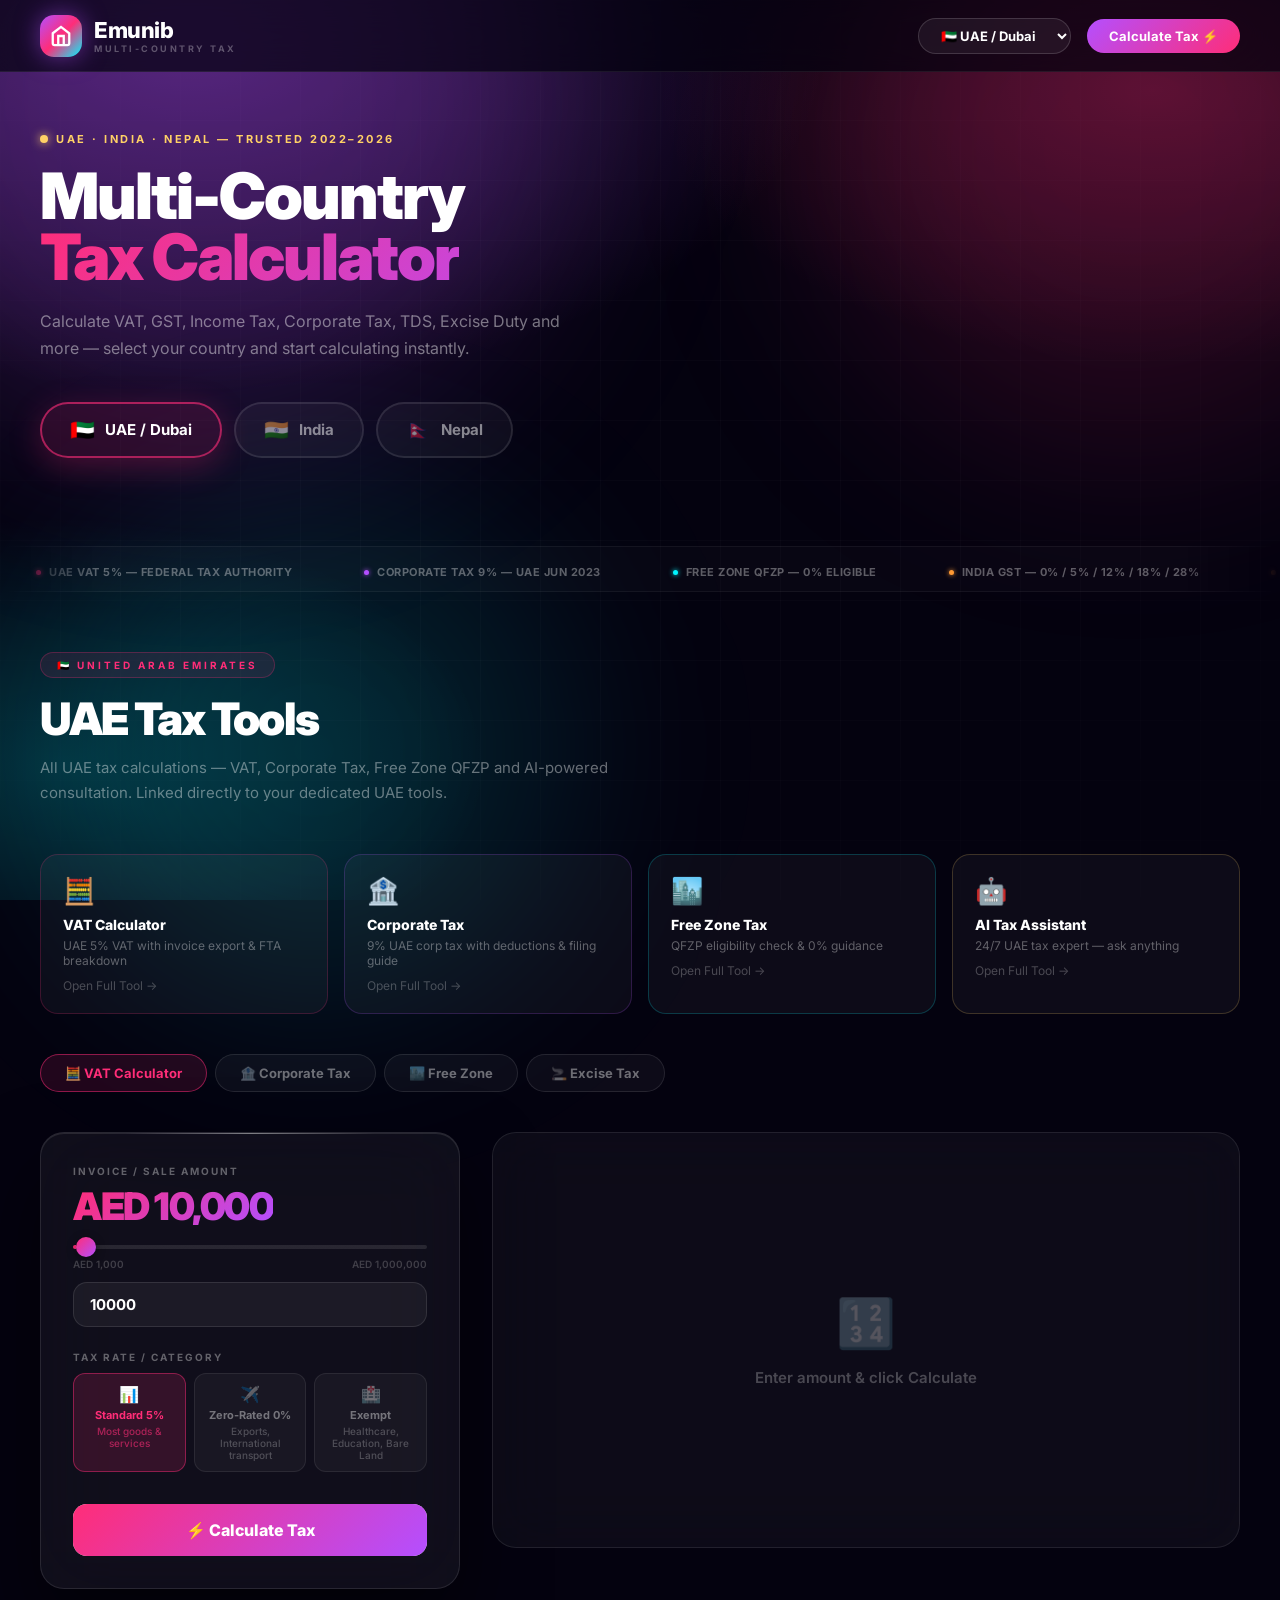
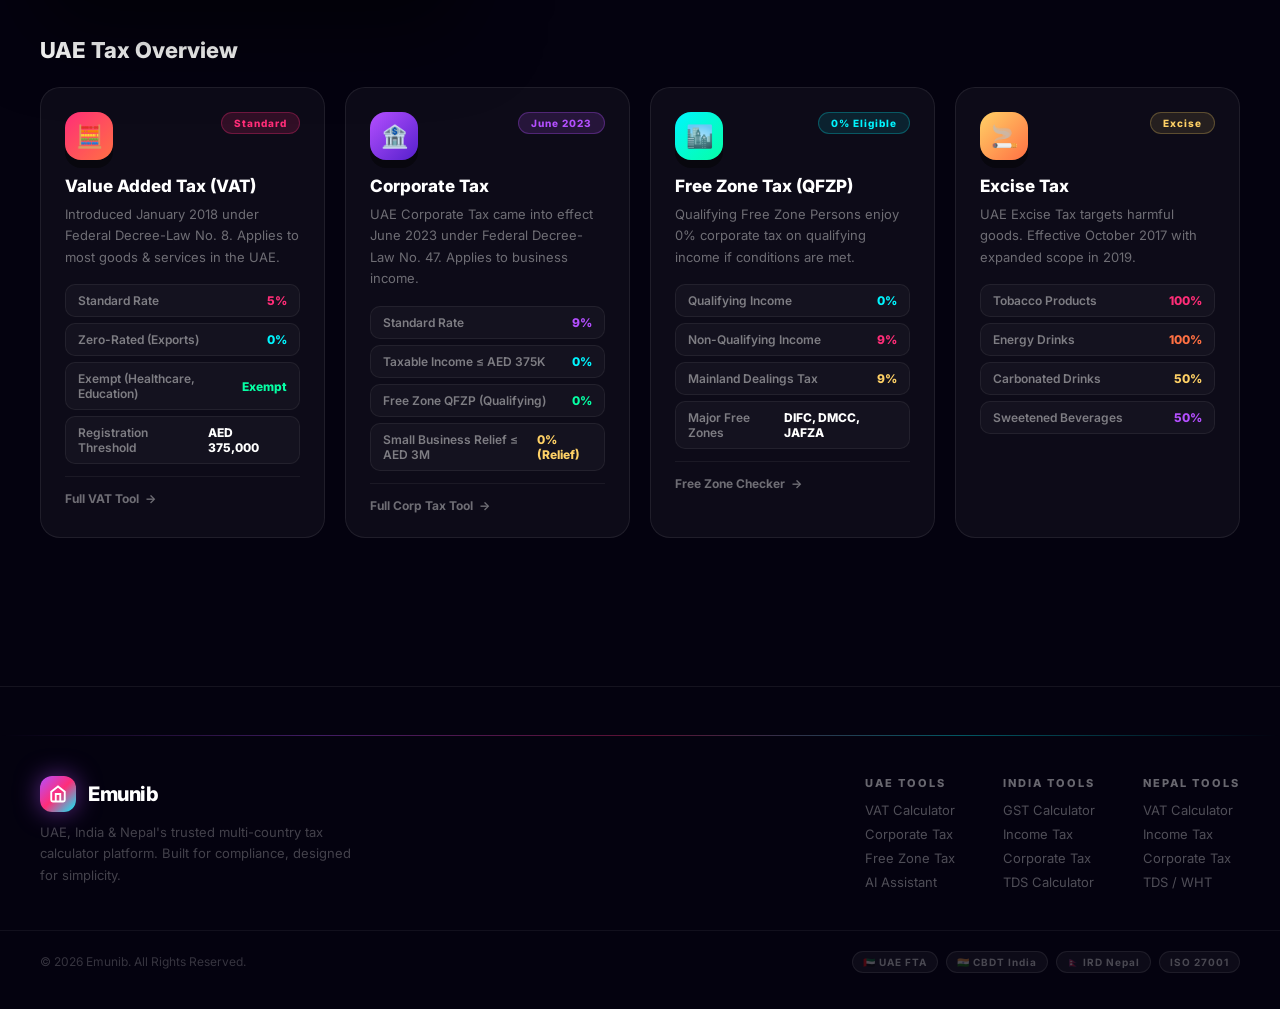
==== commit c4ed8385: "Update index.html" ====
--- a/index.html
+++ b/index.html
@@ -3,976 +3,1584 @@
 <head>
 <meta charset="UTF-8"/>
 <meta name="viewport" content="width=device-width, initial-scale=1.0"/>
-<title>Emunib — UAE Tax Platform</title>
-<meta name="description" content="AI-powered UAE tax and business platform by Emunib. Calculate VAT, Corporate Tax and Free Zone tax instantly."/>
-<meta name="robots" content="index, follow"/>
-<meta name="author" content="Emunib"/>
-<meta property="og:title" content="Emunib — UAE Tax Platform"/>
-<meta property="og:description" content="AI-powered UAE tax and business platform"/>
-<meta property="og:type" content="website"/>
-<meta name="theme-color" content="#B44FFF"/>
+<title>Emunib — Multi Country Tax Platform</title>
+<meta name="description" content="UAE, India & Nepal Tax Calculator — VAT, GST, Income Tax, Corporate Tax and more"/>
 <link rel="preconnect" href="https://fonts.googleapis.com"/>
 <link rel="preconnect" href="https://fonts.gstatic.com" crossorigin/>
 <link href="https://fonts.googleapis.com/css2?family=Inter:wght@300;400;500;600;700;800;900&family=Space+Grotesk:wght@300;400;500;600;700&display=swap" rel="stylesheet"/>
-<link rel="stylesheet" href="style.css"/>
-
 <style>
-/* ── HERO FLOAT BADGES — FIXED POSITIONING ── */
-.hero-float-badge {
-  position: absolute;
-  display: flex;
-  align-items: center;
-  gap: 12px;
-  padding: 12px 20px;
-  border-radius: 16px;
-  background: rgba(4, 2, 15, 0.55);
-  backdrop-filter: blur(20px);
-  border: 1px solid rgba(255, 255, 255, 0.1);
-  font-size: 13px;
-  font-weight: 700;
-  color: rgba(255, 255, 255, 0.9);
-  z-index: 10;
-}
-
-.badge-tl {
-  top: -60px !important;
-  left: 0;
-}
-
-.badge-tr {
-  top: 80px;
-  right: 0;
-}
-
-.badge-br {
-  bottom: 120px;
-  right: 0;
-}
-
-.fb-icon {
-  font-size: 20px;
-}
-
-.fb-text {
-  display: flex;
-  flex-direction: column;
-  gap: 2px;
-}
-
-.fb-label {
-  font-size: 10px;
-  letter-spacing: 1.5px;
-  text-transform: uppercase;
-  opacity: 0.6;
-}
-
-.fb-val {
-  font-size: 14px;
-  font-weight: 800;
+/* ── RESET ── */
+*,*::before,*::after{margin:0;padding:0;box-sizing:border-box;}
+:root{
+  --pink:#FF2D78;--purple:#B44FFF;--cyan:#00F5FF;--gold:#FFD166;
+  --green:#06FFA5;--orange:#FF7043;--blue:#4F8BFF;
+  --india:#FF9933;--india2:#138808;--india3:#000080;
+  --nepal:#DC143C;--nepal2:#003580;
+  --bg:#04020F;--glass:rgba(255,255,255,0.04);
+  --border:rgba(255,255,255,0.09);--text:rgba(255,255,255,0.45);
+  --radius:24px;
+}
+html{scroll-behavior:smooth;}
+body{font-family:'Space Grotesk','Inter',sans-serif;background:var(--bg);color:#fff;overflow-x:hidden;min-height:100vh;}
+a{text-decoration:none;color:inherit;}
+/* ── CANVAS ── */
+#particleCanvas{position:fixed;inset:0;z-index:0;pointer-events:none;}
+/* ── BG ── */
+.bg-root{position:fixed;inset:0;z-index:0;pointer-events:none;}
+.bg-base{position:absolute;inset:0;background:
+  radial-gradient(ellipse 90% 70% at 15% 5%,rgba(180,79,255,0.35) 0%,transparent 55%),
+  radial-gradient(ellipse 70% 55% at 90% 10%,rgba(255,45,120,0.25) 0%,transparent 55%),
+  radial-gradient(ellipse 60% 50% at 5% 85%,rgba(0,245,255,0.18) 0%,transparent 55%),
+  #04020F;}
+.bg-grid{position:absolute;inset:0;background-image:linear-gradient(rgba(255,255,255,0.02) 1px,transparent 1px),linear-gradient(90deg,rgba(255,255,255,0.02) 1px,transparent 1px);background-size:60px 60px;mask-image:radial-gradient(ellipse 80% 80% at 50% 50%,black 30%,transparent 100%);}
+.orb{position:absolute;border-radius:50%;filter:blur(100px);animation:orbFloat ease-in-out infinite;pointer-events:none;}
+.orb-1{width:700px;height:700px;background:rgba(180,79,255,0.18);top:-250px;left:-150px;animation-duration:14s;}
+.orb-2{width:600px;height:600px;background:rgba(255,45,120,0.14);top:-150px;right:-150px;animation-duration:17s;animation-delay:-5s;}
+.orb-3{width:500px;height:500px;background:rgba(0,245,255,0.12);bottom:-100px;left:5%;animation-duration:20s;animation-delay:-9s;}
+@keyframes orbFloat{0%,100%{transform:translate(0,0) scale(1);}50%{transform:translate(40px,60px) scale(1.06);}}
+/* ── NAV ── */
+nav{position:fixed;top:0;left:0;right:0;z-index:200;}
+.nav-inner{max-width:1400px;margin:0 auto;padding:0 40px;height:72px;display:flex;align-items:center;justify-content:space-between;background:rgba(4,2,15,0.7);backdrop-filter:blur(32px);border-bottom:1px solid rgba(255,255,255,0.07);}
+.nav-logo{display:flex;align-items:center;gap:12px;cursor:pointer;}
+.logo-crystal{width:42px;height:42px;border-radius:14px;background:linear-gradient(135deg,var(--purple),var(--pink),var(--cyan));display:flex;align-items:center;justify-content:center;box-shadow:0 0 24px rgba(180,79,255,0.5);animation:crystalPulse 3s ease-in-out infinite;}
+@keyframes crystalPulse{0%,100%{box-shadow:0 0 24px rgba(180,79,255,0.5);}50%{box-shadow:0 0 40px rgba(180,79,255,0.85);}}
+.logo-text-main{font-size:22px;font-weight:800;letter-spacing:-0.5px;}
+.logo-text-sub{font-size:9px;font-weight:700;letter-spacing:2.5px;color:rgba(255,255,255,0.3);text-transform:uppercase;display:block;}
+.nav-right{display:flex;align-items:center;gap:16px;}
+.nav-country-select{padding:8px 18px;border-radius:100px;border:1px solid rgba(255,255,255,0.15);background:rgba(255,255,255,0.06);color:#fff;font-family:inherit;font-size:13px;font-weight:700;cursor:pointer;outline:none;transition:all 0.3s;}
+.nav-country-select:hover{background:rgba(255,255,255,0.1);}
+.btn-nav-cta{padding:9px 22px;border-radius:100px;border:none;cursor:pointer;background:linear-gradient(135deg,var(--purple),var(--pink));color:#fff;font-size:13px;font-weight:700;font-family:inherit;transition:all 0.3s;}
+.btn-nav-cta:hover{transform:scale(1.05);box-shadow:0 6px 24px rgba(255,45,120,0.45);}
+/* ── SECTION WRAP ── */
+.section-wrap{max-width:1400px;margin:0 auto;padding:0 40px;}
+/* ── COUNTRY SELECTOR HERO ── */
+.country-hero{position:relative;z-index:1;padding-top:72px;min-height:300px;display:flex;align-items:center;}
+.country-hero-inner{width:100%;padding:60px 40px 40px;max-width:1400px;margin:0 auto;}
+.hero-eyebrow{display:flex;align-items:center;gap:8px;margin-bottom:20px;}
+.eyebrow-dot{width:8px;height:8px;border-radius:50%;background:var(--gold);box-shadow:0 0 10px var(--gold);animation:pulse 2s ease-in-out infinite;}
+@keyframes pulse{0%,100%{opacity:1;}50%{opacity:0.5;}}
+.eyebrow-text{font-size:11px;font-weight:700;letter-spacing:2.5px;text-transform:uppercase;color:var(--gold);}
+.hero-title{font-size:clamp(38px,5vw,72px);font-weight:900;letter-spacing:-2px;line-height:0.95;margin-bottom:20px;}
+.hero-title .grad{background:linear-gradient(135deg,var(--pink),var(--purple),var(--cyan));-webkit-background-clip:text;-webkit-text-fill-color:transparent;background-clip:text;background-size:300%;animation:gradShift 5s linear infinite;}
+@keyframes gradShift{0%{background-position:0%}100%{background-position:300%}}
+.hero-desc{font-size:16px;color:rgba(255,255,255,0.45);max-width:560px;line-height:1.7;margin-bottom:40px;}
+/* ── COUNTRY PILLS ── */
+.country-pills{display:flex;gap:12px;flex-wrap:wrap;margin-bottom:48px;}
+.cpill{display:flex;align-items:center;gap:10px;padding:14px 28px;border-radius:100px;border:2px solid rgba(255,255,255,0.1);background:rgba(255,255,255,0.04);cursor:pointer;font-size:15px;font-weight:700;color:rgba(255,255,255,0.5);transition:all 0.35s cubic-bezier(0.34,1.56,0.64,1);position:relative;overflow:hidden;}
+.cpill:hover{transform:translateY(-4px);}
+.cpill.active{color:#fff;}
+.cpill.uae.active{border-color:rgba(255,45,120,0.6);background:rgba(255,45,120,0.12);box-shadow:0 8px 32px rgba(255,45,120,0.25);}
+.cpill.india.active{border-color:rgba(255,153,51,0.6);background:rgba(255,153,51,0.1);box-shadow:0 8px 32px rgba(255,153,51,0.2);}
+.cpill.nepal.active{border-color:rgba(220,20,60,0.6);background:rgba(220,20,60,0.1);box-shadow:0 8px 32px rgba(220,20,60,0.2);}
+.cpill-flag{font-size:20px;}
+/* ── TICKER ── */
+.ticker-wrap{position:relative;z-index:1;overflow:hidden;background:rgba(255,255,255,0.02);border-top:1px solid rgba(255,255,255,0.05);border-bottom:1px solid rgba(255,255,255,0.05);padding:12px 0;mask-image:linear-gradient(90deg,transparent,black 8%,black 92%,transparent);}
+.ticker-track{display:inline-flex;white-space:nowrap;animation:tickerScroll 40s linear infinite;}
+.tick-item{display:inline-flex;align-items:center;gap:8px;padding:0 36px;font-size:11px;font-weight:700;color:rgba(255,255,255,0.35);letter-spacing:0.5px;text-transform:uppercase;}
+.tdot{width:5px;height:5px;border-radius:50%;flex-shrink:0;}
+.tdot.pink{background:var(--pink);box-shadow:0 0 5px var(--pink);}
+.tdot.purple{background:var(--purple);box-shadow:0 0 5px var(--purple);}
+.tdot.cyan{background:var(--cyan);box-shadow:0 0 5px var(--cyan);}
+.tdot.gold{background:var(--gold);box-shadow:0 0 5px var(--gold);}
+.tdot.india{background:var(--india);box-shadow:0 0 5px var(--india);}
+.tdot.nepal{background:var(--nepal);box-shadow:0 0 5px var(--nepal);}
+@keyframes tickerScroll{0%{transform:translateX(0)}100%{transform:translateX(-50%)}}
+/* ── TAX CONTENT PANELS ── */
+.tax-panels{position:relative;z-index:1;padding:60px 0 100px;}
+.panel{display:none;}
+.panel.active{display:block;}
+/* Section eyebrow + title */
+.sec-eyebrow{display:inline-flex;align-items:center;gap:12px;font-size:10px;font-weight:700;letter-spacing:3px;text-transform:uppercase;margin-bottom:14px;padding:6px 16px;border-radius:100px;}
+.sec-eyebrow.uae{background:rgba(255,45,120,0.1);border:1px solid rgba(255,45,120,0.25);color:var(--pink);}
+.sec-eyebrow.india{background:rgba(255,153,51,0.1);border:1px solid rgba(255,153,51,0.3);color:var(--india);}
+.sec-eyebrow.nepal{background:rgba(220,20,60,0.1);border:1px solid rgba(220,20,60,0.3);color:var(--nepal);}
+.sec-title{font-size:clamp(28px,3.5vw,48px);font-weight:900;letter-spacing:-1.5px;margin-bottom:10px;}
+.sec-sub{font-size:15px;color:rgba(255,255,255,0.4);margin-bottom:48px;max-width:600px;line-height:1.65;}
+/* ── TOOL TABS ── */
+.tool-tabs{display:flex;gap:8px;flex-wrap:wrap;margin-bottom:40px;}
+.ttab{padding:10px 24px;border-radius:100px;border:1px solid rgba(255,255,255,0.1);background:rgba(255,255,255,0.04);cursor:pointer;font-size:13px;font-weight:700;color:rgba(255,255,255,0.4);transition:all 0.3s;}
+.ttab:hover{color:rgba(255,255,255,0.8);background:rgba(255,255,255,0.07);}
+.ttab.active.uae{border-color:rgba(255,45,120,0.5);background:rgba(255,45,120,0.12);color:var(--pink);}
+.ttab.active.india{border-color:rgba(255,153,51,0.5);background:rgba(255,153,51,0.1);color:var(--india);}
+.ttab.active.nepal{border-color:rgba(220,20,60,0.5);background:rgba(220,20,60,0.1);color:var(--nepal);}
+/* ── CALCULATOR GRID ── */
+.calc-grid{display:grid;grid-template-columns:420px 1fr;gap:32px;align-items:start;}
+@media(max-width:960px){.calc-grid{grid-template-columns:1fr;}}
+/* ── CALC CARD ── */
+.calc-card{background:rgba(255,255,255,0.05);backdrop-filter:blur(40px);border:1px solid rgba(255,255,255,0.1);border-radius:var(--radius);padding:32px;position:relative;overflow:hidden;box-shadow:inset 0 1px 0 rgba(255,255,255,0.1),0 40px 80px rgba(0,0,0,0.5);}
+.calc-card::before{content:'';position:absolute;top:0;left:20%;right:20%;height:1px;background:linear-gradient(90deg,transparent,rgba(255,255,255,0.4),transparent);}
+.calc-section{margin-bottom:24px;}
+.calc-label{font-size:10px;font-weight:700;letter-spacing:2px;text-transform:uppercase;color:rgba(255,255,255,0.35);margin-bottom:10px;display:block;}
+.calc-input{width:100%;padding:12px 16px;border-radius:14px;border:1px solid rgba(255,255,255,0.1);background:rgba(255,255,255,0.05);color:#fff;font-size:16px;font-weight:700;font-family:inherit;outline:none;transition:all 0.3s;}
+.calc-input:focus{border-color:rgba(255,45,120,0.5);box-shadow:0 0 0 3px rgba(255,45,120,0.1);}
+.calc-input::placeholder{color:rgba(255,255,255,0.2);}
+.calc-select{width:100%;padding:12px 16px;border-radius:14px;border:1px solid rgba(255,255,255,0.1);background:rgba(10,5,30,0.9);color:#fff;font-size:14px;font-weight:600;font-family:inherit;outline:none;cursor:pointer;transition:all 0.3s;}
+.calc-select:focus{border-color:rgba(255,45,120,0.5);}
+.calc-select option{background:#0d0820;color:#fff;}
+/* Slider */
+.calc-slider{width:100%;-webkit-appearance:none;height:4px;border-radius:100px;background:rgba(255,255,255,0.1);outline:none;cursor:pointer;}
+.calc-slider::-webkit-slider-thumb{-webkit-appearance:none;width:20px;height:20px;border-radius:50%;cursor:pointer;box-shadow:0 2px 10px rgba(0,0,0,0.4);transition:transform 0.2s;}
+.calc-slider::-webkit-slider-thumb:hover{transform:scale(1.3);}
+/* UAE slider */
+.slider-uae::-webkit-slider-thumb{background:linear-gradient(135deg,var(--pink),var(--purple));}
+.slider-india::-webkit-slider-thumb{background:linear-gradient(135deg,var(--india),var(--india2));}
+.slider-nepal::-webkit-slider-thumb{background:linear-gradient(135deg,var(--nepal),var(--nepal2));}
+/* Amount row */
+.amount-row{display:flex;justify-content:space-between;align-items:center;margin-bottom:8px;}
+.amount-big{font-size:38px;font-weight:900;letter-spacing:-1.5px;line-height:1;}
+/* Rate pills */
+.rate-pills{display:flex;gap:8px;flex-wrap:wrap;}
+.rpill{flex:1;min-width:80px;padding:10px 8px;border-radius:12px;text-align:center;cursor:pointer;background:rgba(255,255,255,0.04);border:1px solid rgba(255,255,255,0.08);transition:all 0.3s;font-size:11px;font-weight:700;color:rgba(255,255,255,0.4);}
+.rpill:hover{transform:translateY(-3px);}
+.rpill.active.uae{background:rgba(255,45,120,0.15);border-color:rgba(255,45,120,0.45);color:var(--pink);}
+.rpill.active.india{background:rgba(255,153,51,0.15);border-color:rgba(255,153,51,0.45);color:var(--india);}
+.rpill.active.nepal{background:rgba(220,20,60,0.15);border-color:rgba(220,20,60,0.4);color:var(--nepal);}
+.rpill-icon{display:block;font-size:16px;margin-bottom:4px;}
+/* Calculate btn */
+.calc-btn{width:100%;padding:16px;border-radius:14px;border:none;cursor:pointer;font-size:16px;font-weight:800;font-family:inherit;color:#fff;position:relative;overflow:hidden;transition:all 0.3s;margin-top:8px;}
+.calc-btn-bg{position:absolute;inset:0;}
+.calc-btn:hover{transform:translateY(-3px);box-shadow:0 12px 36px rgba(255,45,120,0.4);}
+.calc-btn span{position:relative;z-index:1;}
+.calc-btn.uae .calc-btn-bg{background:linear-gradient(135deg,var(--pink),var(--purple));}
+.calc-btn.india .calc-btn-bg{background:linear-gradient(135deg,var(--india),var(--india2));}
+.calc-btn.nepal .calc-btn-bg{background:linear-gradient(135deg,var(--nepal),var(--nepal2));}
+/* ── RESULT CARD ── */
+.result-card{background:rgba(255,255,255,0.04);backdrop-filter:blur(30px);border:1px solid rgba(255,255,255,0.09);border-radius:var(--radius);padding:32px;min-height:400px;}
+.result-placeholder{display:flex;flex-direction:column;align-items:center;justify-content:center;height:350px;gap:16px;text-align:center;}
+.result-placeholder-icon{font-size:48px;opacity:0.3;}
+.result-placeholder-text{font-size:15px;color:rgba(255,255,255,0.25);font-weight:600;}
+.result-content{display:none;}
+.result-content.show{display:block;}
+/* Result header */
+.result-head{display:flex;justify-content:space-between;align-items:center;margin-bottom:28px;padding-bottom:20px;border-bottom:1px solid rgba(255,255,255,0.08);}
+.result-title{font-size:13px;font-weight:700;letter-spacing:2px;text-transform:uppercase;color:rgba(255,255,255,0.35);}
+.result-tag{font-size:11px;font-weight:800;padding:5px 14px;border-radius:100px;letter-spacing:1px;}
+.result-tag.uae{background:rgba(255,45,120,0.15);border:1px solid rgba(255,45,120,0.35);color:var(--pink);}
+.result-tag.india{background:rgba(255,153,51,0.15);border:1px solid rgba(255,153,51,0.35);color:var(--india);}
+.result-tag.nepal{background:rgba(220,20,60,0.12);border:1px solid rgba(220,20,60,0.3);color:var(--nepal);}
+/* Result rows */
+.res-rows{display:flex;flex-direction:column;gap:12px;margin-bottom:24px;}
+.res-row{display:flex;justify-content:space-between;align-items:center;padding:14px 18px;border-radius:14px;background:rgba(255,255,255,0.03);border:1px solid rgba(255,255,255,0.06);}
+.res-row-label{font-size:13px;font-weight:600;color:rgba(255,255,255,0.4);}
+.res-row-val{font-size:16px;font-weight:800;color:#fff;}
+.res-row-val.highlight-uae{background:linear-gradient(90deg,var(--pink),var(--purple));-webkit-background-clip:text;-webkit-text-fill-color:transparent;background-clip:text;}
+.res-row-val.highlight-india{background:linear-gradient(90deg,var(--india),var(--india2));-webkit-background-clip:text;-webkit-text-fill-color:transparent;background-clip:text;}
+.res-row-val.highlight-nepal{background:linear-gradient(90deg,var(--nepal),var(--nepal2));-webkit-background-clip:text;-webkit-text-fill-color:transparent;background-clip:text;}
+/* Total row */
+.res-total{display:flex;justify-content:space-between;align-items:center;padding:20px 22px;border-radius:16px;margin-bottom:20px;}
+.res-total.uae{background:linear-gradient(90deg,rgba(180,79,255,0.1),rgba(0,245,255,0.06));}
+.res-total.india{background:linear-gradient(90deg,rgba(255,153,51,0.1),rgba(19,136,8,0.06));}
+.res-total.nepal{background:linear-gradient(90deg,rgba(220,20,60,0.1),rgba(0,53,128,0.06));}
+.res-total-label{font-size:11px;font-weight:700;letter-spacing:2px;text-transform:uppercase;color:rgba(255,255,255,0.35);}
+.res-total-val{font-size:28px;font-weight:900;color:#fff;}
+/* Mini chart in result */
+.result-chart{margin-top:20px;}
+.rc-label{font-size:10px;font-weight:700;letter-spacing:1.5px;text-transform:uppercase;color:rgba(255,255,255,0.25);margin-bottom:12px;}
+.rc-bars{display:flex;gap:6px;height:80px;align-items:flex-end;}
+.rc-bar-wrap{flex:1;display:flex;flex-direction:column;align-items:center;gap:5px;height:100%;}
+.rc-bar{width:100%;border-radius:4px 4px 0 0;transition:height 0.6s cubic-bezier(0.34,1.56,0.64,1);}
+.rc-bar-label{font-size:9px;font-weight:700;color:rgba(255,255,255,0.25);}
+/* Result notes */
+.res-notes{margin-top:20px;}
+.res-note{display:flex;align-items:flex-start;gap:10px;padding:10px 14px;border-radius:12px;background:rgba(255,255,255,0.03);border:1px solid rgba(255,255,255,0.06);margin-bottom:8px;font-size:12px;font-weight:500;color:rgba(255,255,255,0.4);line-height:1.5;}
+.res-note-icon{font-size:14px;flex-shrink:0;margin-top:1px;}
+/* Export row */
+.export-row{display:flex;gap:10px;margin-top:20px;}
+.export-btn{flex:1;padding:11px;border-radius:12px;border:1px solid rgba(255,255,255,0.1);background:rgba(255,255,255,0.04);color:rgba(255,255,255,0.5);font-size:12px;font-weight:700;cursor:pointer;font-family:inherit;transition:all 0.3s;text-align:center;}
+.export-btn:hover{background:rgba(255,255,255,0.08);color:#fff;}
+/* ── INFO CARDS GRID ── */
+.info-grid{display:grid;grid-template-columns:repeat(auto-fit,minmax(280px,1fr));gap:20px;margin-bottom:48px;}
+.info-card{background:rgba(255,255,255,0.04);border:1px solid rgba(255,255,255,0.08);border-radius:20px;padding:24px;position:relative;overflow:hidden;transition:all 0.35s;}
+.info-card:hover{transform:translateY(-6px);}
+.info-card-top{display:flex;justify-content:space-between;align-items:flex-start;margin-bottom:16px;}
+.info-card-icon{width:48px;height:48px;border-radius:16px;display:flex;align-items:center;justify-content:center;font-size:22px;box-shadow:0 8px 0 rgba(0,0,0,0.4);}
+.info-card-tag{font-size:10px;font-weight:800;padding:4px 12px;border-radius:100px;letter-spacing:1px;}
+.info-card-title{font-size:17px;font-weight:800;color:#fff;margin-bottom:8px;}
+.info-card-desc{font-size:13px;color:rgba(255,255,255,0.4);line-height:1.65;margin-bottom:16px;}
+.info-card-rates{display:flex;flex-direction:column;gap:6px;}
+.icrate{display:flex;justify-content:space-between;align-items:center;padding:8px 12px;border-radius:10px;background:rgba(255,255,255,0.03);border:1px solid rgba(255,255,255,0.06);font-size:12px;}
+.icrate-name{color:rgba(255,255,255,0.45);font-weight:600;}
+.icrate-val{font-weight:800;color:#fff;}
+.info-card-cta{display:flex;align-items:center;gap:6px;font-size:12px;font-weight:700;cursor:pointer;transition:all 0.3s;border-top:1px solid rgba(255,255,255,0.06);padding-top:14px;margin-top:12px;background:none;border-left:none;border-right:none;border-bottom:none;color:rgba(255,255,255,0.4);width:100%;font-family:inherit;}
+.info-card-cta:hover{color:#fff;}
+.cta-arrow{transition:transform 0.3s;}
+.info-card-cta:hover .cta-arrow{transform:translateX(4px);}
+/* UAE specific glows */
+.ic-uae .info-card-icon{background:linear-gradient(135deg,var(--pink),var(--orange));}
+.ic-uae .info-card-tag{background:rgba(255,45,120,0.15);border:1px solid rgba(255,45,120,0.3);color:var(--pink);}
+.ic-uae2 .info-card-icon{background:linear-gradient(135deg,var(--purple),#5520CC);}
+.ic-uae2 .info-card-tag{background:rgba(180,79,255,0.15);border:1px solid rgba(180,79,255,0.3);color:var(--purple);}
+.ic-uae3 .info-card-icon{background:linear-gradient(135deg,var(--cyan),var(--green));}
+.ic-uae3 .info-card-tag{background:rgba(0,245,255,0.1);border:1px solid rgba(0,245,255,0.25);color:var(--cyan);}
+.ic-uae4 .info-card-icon{background:linear-gradient(135deg,var(--gold),var(--orange));}
+.ic-uae4 .info-card-tag{background:rgba(255,209,102,0.1);border:1px solid rgba(255,209,102,0.25);color:var(--gold);}
+/* India glows */
+.ic-india .info-card-icon{background:linear-gradient(135deg,#FF9933,#FF6600);}
+.ic-india .info-card-tag{background:rgba(255,153,51,0.15);border:1px solid rgba(255,153,51,0.3);color:var(--india);}
+.ic-india2 .info-card-icon{background:linear-gradient(135deg,#138808,#0a5c06);}
+.ic-india2 .info-card-tag{background:rgba(19,136,8,0.12);border:1px solid rgba(19,136,8,0.25);color:#3bc43b;}
+.ic-india3 .info-card-icon{background:linear-gradient(135deg,#000080,#3333cc);}
+.ic-india3 .info-card-tag{background:rgba(0,0,128,0.2);border:1px solid rgba(51,51,204,0.35);color:#8888ff;}
+.ic-india4 .info-card-icon{background:linear-gradient(135deg,#8B0000,#CC0000);}
+.ic-india4 .info-card-tag{background:rgba(139,0,0,0.15);border:1px solid rgba(204,0,0,0.3);color:#ff6666;}
+/* Nepal glows */
+.ic-nepal .info-card-icon{background:linear-gradient(135deg,#DC143C,#a00020);}
+.ic-nepal .info-card-tag{background:rgba(220,20,60,0.15);border:1px solid rgba(220,20,60,0.35);color:var(--nepal);}
+.ic-nepal2 .info-card-icon{background:linear-gradient(135deg,#003580,#0055cc);}
+.ic-nepal2 .info-card-tag{background:rgba(0,53,128,0.2);border:1px solid rgba(0,85,204,0.35);color:#6688ff;}
+.ic-nepal3 .info-card-icon{background:linear-gradient(135deg,#8B4513,#cc6600);}
+.ic-nepal3 .info-card-tag{background:rgba(139,69,19,0.15);border:1px solid rgba(204,102,0,0.3);color:#ffaa44;}
+/* ── COMPARISON TABLE ── */
+.comp-table-wrap{background:rgba(255,255,255,0.03);border:1px solid rgba(255,255,255,0.08);border-radius:20px;overflow:hidden;margin-top:40px;}
+.comp-table{width:100%;border-collapse:collapse;}
+.comp-table th{padding:16px 20px;font-size:11px;font-weight:700;letter-spacing:2px;text-transform:uppercase;color:rgba(255,255,255,0.35);text-align:left;border-bottom:1px solid rgba(255,255,255,0.07);}
+.comp-table td{padding:14px 20px;font-size:13px;font-weight:600;border-bottom:1px solid rgba(255,255,255,0.05);color:rgba(255,255,255,0.65);}
+.comp-table tr:last-child td{border-bottom:none;}
+.comp-table tr:hover td{background:rgba(255,255,255,0.02);}
+.comp-badge{font-size:11px;font-weight:800;padding:3px 10px;border-radius:100px;}
+/* ── FOOTER ── */
+.site-footer{position:relative;z-index:1;border-top:1px solid rgba(255,255,255,0.07);padding:48px 0 36px;}
+.footer-glow{width:100%;height:1px;background:linear-gradient(90deg,transparent,var(--purple),var(--pink),var(--cyan),transparent);opacity:0.35;margin-bottom:40px;}
+.footer-inner{max-width:1400px;margin:0 auto;padding:0 40px;display:flex;justify-content:space-between;align-items:flex-start;flex-wrap:wrap;gap:32px;}
+.footer-brand-text{font-size:13px;color:rgba(255,255,255,0.25);max-width:320px;line-height:1.65;margin-top:10px;}
+.footer-cols{display:flex;gap:48px;flex-wrap:wrap;}
+.fc-head{font-size:11px;font-weight:800;letter-spacing:2px;text-transform:uppercase;color:rgba(255,255,255,0.4);margin-bottom:12px;}
+.footer-col a{display:block;font-size:13px;color:rgba(255,255,255,0.3);margin-bottom:8px;transition:color 0.2s;}
+.footer-col a:hover{color:rgba(255,255,255,0.7);}
+.footer-bottom{max-width:1400px;margin:32px auto 0;padding:20px 40px 0;border-top:1px solid rgba(255,255,255,0.06);display:flex;justify-content:space-between;align-items:center;flex-wrap:wrap;gap:12px;}
+.footer-copy{font-size:12px;color:rgba(255,255,255,0.2);}
+.footer-tags{display:flex;gap:8px;flex-wrap:wrap;}
+.ftag{font-size:10px;font-weight:700;letter-spacing:1px;padding:4px 10px;border-radius:100px;background:rgba(255,255,255,0.04);border:1px solid rgba(255,255,255,0.07);color:rgba(255,255,255,0.25);}
+/* ── UAE SPECIFIC TOOL LINK CARDS ── */
+.uae-tools-grid{display:grid;grid-template-columns:repeat(auto-fit,minmax(200px,1fr));gap:16px;margin-bottom:40px;}
+.uae-tool-link{display:block;padding:20px 22px;border-radius:18px;border:1px solid rgba(255,255,255,0.08);background:rgba(255,255,255,0.04);transition:all 0.35s;cursor:pointer;}
+.uae-tool-link:hover{transform:translateY(-6px);}
+.uae-tool-link .tool-icon{font-size:26px;margin-bottom:10px;display:block;}
+.uae-tool-link .tool-name{font-size:14px;font-weight:800;color:#fff;margin-bottom:5px;}
+.uae-tool-link .tool-desc{font-size:12px;color:rgba(255,255,255,0.35);}
+.uae-tool-link .tool-arrow{font-size:12px;color:rgba(255,255,255,0.25);margin-top:10px;display:block;transition:all 0.3s;}
+.uae-tool-link:hover .tool-arrow{color:#fff;transform:translateX(4px);}
+.utl-vat{border-color:rgba(255,45,120,0.2);}
+.utl-vat:hover{border-color:rgba(255,45,120,0.45);background:rgba(255,45,120,0.08);}
+.utl-corp{border-color:rgba(180,79,255,0.2);}
+.utl-corp:hover{border-color:rgba(180,79,255,0.45);background:rgba(180,79,255,0.08);}
+.utl-free{border-color:rgba(0,245,255,0.2);}
+.utl-free:hover{border-color:rgba(0,245,255,0.35);background:rgba(0,245,255,0.05);}
+.utl-ai{border-color:rgba(255,209,102,0.2);}
+.utl-ai:hover{border-color:rgba(255,209,102,0.4);background:rgba(255,209,102,0.06);}
+/* ── RESPONSIVE ── */
+@media(max-width:768px){
+  .country-hero-inner{padding:40px 20px 30px;}
+  .section-wrap{padding:0 20px;}
+  .nav-inner{padding:0 20px;}
+  .country-pills{gap:8px;}
+  .cpill{padding:10px 18px;font-size:13px;}
+  .tool-tabs{gap:6px;}
+  .ttab{padding:8px 16px;font-size:12px;}
+  .calc-grid{grid-template-columns:1fr;}
+  .info-grid{grid-template-columns:1fr;}
+  .uae-tools-grid{grid-template-columns:repeat(2,1fr);}
+  .footer-inner{flex-direction:column;}
+  .footer-cols{gap:24px;}
+}
+@media(max-width:480px){
+  .country-pills{flex-direction:column;}
+  .cpill{width:100%;justify-content:center;}
+  .uae-tools-grid{grid-template-columns:1fr;}
+  .export-row{flex-direction:column;}
 }
 </style>
 </head>
 <body>
 
-<!-- PARTICLE CANVAS -->
 <canvas id="particleCanvas"></canvas>
-
-<!-- CINEMATIC BACKGROUND -->
 <div class="bg-root">
   <div class="bg-base"></div>
-  <div class="bg-noise"></div>
   <div class="bg-grid"></div>
-  <div class="bg-vignette"></div>
   <div class="orb orb-1"></div>
   <div class="orb orb-2"></div>
   <div class="orb orb-3"></div>
-  <div class="orb orb-4"></div>
-  <div class="orb orb-5"></div>
-  <div class="orb orb-6"></div>
-  <div class="scanlines"></div>
-  <div class="light-beam beam-1"></div>
-  <div class="light-beam beam-2"></div>
 </div>
 
-<!-- CURSOR -->
-<div class="cursor-glow" id="cursorGlow"></div>
-<div class="cursor-dot" id="cursorDot"></div>
-
-<!-- NAVIGATION -->
-<nav id="mainNav">
+<!-- NAV -->
+<nav>
   <div class="nav-inner">
     <a class="nav-logo" href="index.html">
       <div class="logo-crystal">
-        <div class="crystal-face face-front"></div>
-        <div class="crystal-face face-back"></div>
-        <div class="crystal-face face-top"></div>
-        <svg class="logo-icon" viewBox="0 0 24 24" fill="none" stroke="#fff" stroke-width="2.5" stroke-linecap="round" stroke-linejoin="round">
+        <svg viewBox="0 0 24 24" fill="none" stroke="#fff" stroke-width="2.5" width="22" height="22">
           <path d="M3 9l9-7 9 7v11a2 2 0 01-2 2H5a2 2 0 01-2-2z"/>
           <polyline points="9 22 9 12 15 12 15 22"/>
         </svg>
       </div>
-      <div class="logo-wordmark">
+      <div>
         <span class="logo-text-main">Emunib</span>
-        <span class="logo-text-sub">UAE TAX PLATFORM</span>
+        <span class="logo-text-sub">Multi-Country Tax</span>
       </div>
     </a>
-
-    <div class="nav-center">
-      <div class="nav-pill">
-        <a href="index.html" class="nav-link active">Platform</a>
-        <a href="#services" class="nav-link">Tools</a>
-        <a href="#blog" class="nav-link">Insights</a>
-        <a href="#how" class="nav-link">How It Works</a>
-        <div class="nav-active-indicator"></div>
-      </div>
-    </div>
-
     <div class="nav-right">
-      <div class="nav-status">
-        <span class="status-orb"></span>
-        <span class="status-text">All Systems Live</span>
-      </div>
-      <button class="btn-cta-nav" onclick="location.href='vat.html'">
-        <span class="btn-cta-text">Start Filing</span>
-        <span class="btn-cta-arrow">→</span>
-        <div class="btn-cta-shine"></div>
-      </button>
-    </div>
-
-    <!-- Mobile hamburger -->
-    <button class="hamburger" id="hamburgerBtn" aria-label="Open menu">
-      <span></span><span></span><span></span>
-    </button>
+      <select class="nav-country-select" id="navCountrySelect" onchange="switchCountry(this.value)">
+        <option value="uae">🇦🇪 UAE / Dubai</option>
+        <option value="india">🇮🇳 India</option>
+        <option value="nepal">🇳🇵 Nepal</option>
+      </select>
+      <button class="btn-nav-cta" onclick="scrollToCalc()">Calculate Tax ⚡</button>
+    </div>
   </div>
-  <div class="nav-border-glow"></div>
 </nav>
 
-<!-- MOBILE MENU -->
-<div class="mobile-menu" id="mobileMenu">
-  <div class="mobile-menu-inner">
-    <a href="index.html" class="mm-link active">Platform</a>
-    <a href="#services" class="mm-link">Tools</a>
-    <a href="#blog" class="mm-link">Insights</a>
-    <a href="#how" class="mm-link">How It Works</a>
-    <div class="mm-divider"></div>
-    <a href="vat.html" class="mm-cta">⚡ Start Filing Free</a>
-    <a href="ai-assistant.html" class="mm-ghost">🤖 Talk to AI Expert</a>
+<!-- HERO -->
+<div class="country-hero">
+  <div class="country-hero-inner">
+    <div class="hero-eyebrow">
+      <span class="eyebrow-dot"></span>
+      <span class="eyebrow-text">UAE · India · Nepal — Trusted 2022–2026</span>
+    </div>
+    <h1 class="hero-title">
+      <span>Multi-Country</span><br>
+      <span class="grad">Tax Calculator</span>
+    </h1>
+    <p class="hero-desc">
+      Calculate VAT, GST, Income Tax, Corporate Tax, TDS, Excise Duty and more —
+      select your country and start calculating instantly.
+    </p>
+    <!-- Country selector -->
+    <div class="country-pills">
+      <div class="cpill uae active" onclick="switchCountry('uae')">
+        <span class="cpill-flag">🇦🇪</span>
+        <span>UAE / Dubai</span>
+      </div>
+      <div class="cpill india" onclick="switchCountry('india')">
+        <span class="cpill-flag">🇮🇳</span>
+        <span>India</span>
+      </div>
+      <div class="cpill nepal" onclick="switchCountry('nepal')">
+        <span class="cpill-flag">🇳🇵</span>
+        <span>Nepal</span>
+      </div>
+    </div>
   </div>
 </div>
-
-<!-- HERO SECTION -->
-<section class="hero" id="hero">
-
-  <div class="hero-float-badge badge-tl" data-depth="0.3">
-    <span class="fb-icon">🇦🇪</span>
-    <div class="fb-text">
-      <span class="fb-label">UAE FTA</span>
-      <span class="fb-val">Compliant</span>
-    </div>
-  </div>
-
-  <div class="hero-float-badge badge-tr" data-depth="0.5">
-    <span class="fb-icon">⚡</span>
-    <div class="fb-text">
-      <span class="fb-label">Processing</span>
-      <span class="fb-val">Real-time</span>
-    </div>
-  </div>
-
-  <div class="hero-float-badge badge-br" data-depth="0.2">
-    <span class="fb-icon">🤖</span>
-    <div class="fb-text">
-      <span class="fb-label">AI Powered</span>
-      <span class="fb-val">24/7 Active</span>
-    </div>
-  </div>
-
-  <div class="hero-layout">
-
-    <!-- LEFT -->
-    <div class="hero-left">
-
-      <div class="hero-eyebrow">
-        <div class="eyebrow-line">
-          <span class="eyebrow-dot-pulse"></span>
-          <span class="eyebrow-text">Dubai · UAE · Trusted Since 2022</span>
-        </div>
-        <div class="eyebrow-stats-mini">
-          <span>1,240+ Businesses</span>
-          <span class="divider">·</span>
-          <span>99% Accuracy</span>
-          <span class="divider">·</span>
-          <span>FTA Verified</span>
-        </div>
-      </div>
-
-      <h1 class="hero-headline">
-        <span class="headline-line line-1">
-          <span class="word">Dubai</span>
-          <span class="word">&amp;</span>
-          <span class="word">UAE</span>
-        </span>
-        <span class="headline-line line-2 line-gradient">
-          <span class="word">Tax</span>
-          <span class="word">&amp;</span>
-          <span class="word">VAT</span>
-        </span>
-        <span class="headline-line line-3">
-          <span class="word">Platform</span>
-        </span>
-      </h1>
-
-      <p class="hero-sub">
-        Calculate VAT, Corporate Tax, Free Zone exemptions and full business compliance
-        with <em>AI-powered precision</em> built natively for the UAE.
-      </p>
-
-      <div class="hero-actions">
-        <button class="btn-primary" onclick="location.href='vat.html'">
-          <div class="btn-primary-bg"></div>
-          <span class="btn-primary-content">
-            <span class="btn-icon">⚡</span>
-            <span>Start Filing Free</span>
-          </span>
-          <div class="btn-primary-particles">
-            <span></span><span></span><span></span><span></span>
-          </div>
-        </button>
-
-        <button class="btn-ghost" onclick="location.href='ai-assistant.html'">
-          <div class="btn-ghost-border"></div>
-          <span>Talk to AI Expert</span>
-          <span class="btn-ghost-arrow">→</span>
-        </button>
-      </div>
-
-      <div class="trust-strip">
-        <div class="trust-item">
-          <svg width="16" height="16" viewBox="0 0 24 24" fill="none" stroke="currentColor" stroke-width="2.5"><path d="M22 11.08V12a10 10 0 1 1-5.93-9.14"/><polyline points="22 4 12 14.01 9 11.01"/></svg>
-          <span>No registration required</span>
-        </div>
-        <div class="trust-item">
-          <svg width="16" height="16" viewBox="0 0 24 24" fill="none" stroke="currentColor" stroke-width="2.5"><rect x="3" y="11" width="18" height="11" rx="2" ry="2"/><path d="M7 11V7a5 5 0 0 1 10 0v4"/></svg>
-          <span>Bank-grade security</span>
-        </div>
-        <div class="trust-item">
-          <svg width="16" height="16" viewBox="0 0 24 24" fill="none" stroke="currentColor" stroke-width="2.5"><circle cx="12" cy="12" r="10"/><polyline points="12 6 12 12 16 14"/></svg>
-          <span>Instant results</span>
-        </div>
-      </div>
-    </div>
-
-    <!-- RIGHT — 3D CARD -->
-    <div class="hero-right">
-      <div class="card-3d-scene">
-        <div class="card-3d-wrap" id="heroCard3D">
-
-          <div class="card-ring ring-1"></div>
-          <div class="card-ring ring-2"></div>
-          <div class="card-ring ring-3"></div>
-
-          <div class="vat-card" id="vatCard">
-            <div class="card-top-streak"></div>
-
-            <div class="card-head">
-              <div class="card-head-left">
-                <div class="card-badge-icon">🧮</div>
-                <div>
-                  <div class="card-title">Live VAT Calculator</div>
-                  <div class="card-subtitle">UAE Federal Tax Authority</div>
-                </div>
-              </div>
-              <div class="card-live-badge">
-                <span class="live-pulse"></span>
-                <span>LIVE</span>
-              </div>
-            </div>
-
-            <div class="card-amount-section">
-              <div class="amount-label-row">
-                <span class="amount-label">INVOICE AMOUNT</span>
-                <span class="amount-currency">AED</span>
-              </div>
-              <div class="amount-display-row">
-                <div class="amount-big" id="amountDisplay">10,000</div>
-              </div>
-              <input type="range" class="amount-slider" id="amountSlider"
-                min="1000" max="500000" step="1000" value="10000"/>
-              <div class="slider-track-labels">
-                <span>1K</span>
-                <span>500K</span>
-              </div>
-            </div>
-
-            <div class="rate-section">
-              <div class="rate-label">TAX REGIME</div>
-              <div class="rate-pills-row">
-                <div class="rate-pill active" data-rate="5" data-color="pink" onclick="selectRate(this)">
-                  <span class="rp-icon">📊</span>
-                  <span class="rp-name">VAT 5%</span>
-                  <div class="rp-glow"></div>
-                </div>
-                <div class="rate-pill" data-rate="9" data-color="purple" onclick="selectRate(this)">
-                  <span class="rp-icon">🏦</span>
-                  <span class="rp-name">Corp 9%</span>
-                  <div class="rp-glow"></div>
-                </div>
-                <div class="rate-pill" data-rate="0" data-color="cyan" onclick="selectRate(this)">
-                  <span class="rp-icon">🏙️</span>
-                  <span class="rp-name">Free Zone</span>
-                  <div class="rp-glow"></div>
-                </div>
-              </div>
-            </div>
-
-            <div class="card-result" id="cardResult">
-              <div class="result-row">
-                <div class="result-item">
-                  <span class="ri-label">Base Amount</span>
-                  <span class="ri-val ri-base" id="riBase">10,000 AED</span>
-                </div>
-                <div class="result-divider"></div>
-                <div class="result-item">
-                  <span class="ri-label">Tax Amount</span>
-                  <span class="ri-val ri-tax" id="riTax">500 AED</span>
-                </div>
-              </div>
-              <div class="result-total-row">
-                <span class="rt-label">TOTAL PAYABLE</span>
-                <span class="rt-val" id="riTotal">10,500 AED</span>
-              </div>
-            </div>
-
-            <div class="mini-chart">
-              <div class="mc-label">Monthly Tax Overview</div>
-              <div class="mc-bars">
-                <div class="mc-bar-wrap"><div class="mc-bar" style="height:55%"></div><span>Jan</span></div>
-                <div class="mc-bar-wrap"><div class="mc-bar" style="height:72%"></div><span>Feb</span></div>
-                <div class="mc-bar-wrap"><div class="mc-bar" style="height:48%"></div><span>Mar</span></div>
-                <div class="mc-bar-wrap"><div class="mc-bar" style="height:88%"></div><span>Apr</span></div>
-                <div class="mc-bar-wrap"><div class="mc-bar active-bar" style="height:100%"></div><span>May</span></div>
-                <div class="mc-bar-wrap"><div class="mc-bar" style="height:65%"></div><span>Jun</span></div>
-                <div class="mc-bar-wrap"><div class="mc-bar loading-bar" style="height:30%"></div><span>Jul</span></div>
-              </div>
-            </div>
-
-            <div class="card-bottom-glow" id="cardGlow"></div>
-          </div>
-
-          <div class="float-card fc-1">
-            <span>✅</span>
-            <div>
-              <div class="fc-title">FTA Verified</div>
-              <div class="fc-sub">Compliant 2026</div>
-            </div>
-          </div>
-          <div class="float-card fc-2">
-            <span>📈</span>
-            <div>
-              <div class="fc-title">+12% saved</div>
-              <div class="fc-sub">vs manual filing</div>
-            </div>
-          </div>
-
-        </div>
-      </div>
-    </div>
-
-  </div>
-</section>
 
 <!-- TICKER -->
 <div class="ticker-wrap">
   <div class="ticker-track">
-    <span class="tick-item"><span class="tick-dot pink"></span>VAT 5% — UAE Standard Rate</span>
-    <span class="tick-item"><span class="tick-dot purple"></span>Corporate Tax 9% — Effective June 2023</span>
-    <span class="tick-item"><span class="tick-dot cyan"></span>Free Zone QFZP — 0% Eligible</span>
-    <span class="tick-item"><span class="tick-dot gold"></span>FTA Filing — Monthly &amp; Quarterly</span>
-    <span class="tick-item"><span class="tick-dot green"></span>Small Business Relief — AED 3M Threshold</span>
-    <span class="tick-item"><span class="tick-dot pink"></span>Transfer Pricing — New Rules 2026</span>
-    <span class="tick-item"><span class="tick-dot purple"></span>Corporate Tax 9% — Effective June 2023</span>
-    <span class="tick-item"><span class="tick-dot cyan"></span>Free Zone QFZP — 0% Eligible</span>
-    <span class="tick-item"><span class="tick-dot gold"></span>FTA Filing — Monthly &amp; Quarterly</span>
-    <span class="tick-item"><span class="tick-dot green"></span>Small Business Relief — AED 3M Threshold</span>
-    <span class="tick-item"><span class="tick-dot pink"></span>VAT 5% — UAE Standard Rate</span>
-    <span class="tick-item"><span class="tick-dot purple"></span>Corporate Tax 9% — Effective June 2023</span>
+    <span class="tick-item"><span class="tdot pink"></span>UAE VAT 5% — Federal Tax Authority</span>
+    <span class="tick-item"><span class="tdot purple"></span>Corporate Tax 9% — UAE Jun 2023</span>
+    <span class="tick-item"><span class="tdot cyan"></span>Free Zone QFZP — 0% Eligible</span>
+    <span class="tick-item"><span class="tdot india"></span>India GST — 0% / 5% / 12% / 18% / 28%</span>
+    <span class="tick-item"><span class="tdot india"></span>Income Tax India — FY 2025-26 Slabs</span>
+    <span class="tick-item"><span class="tdot india"></span>TDS Rates — Section 194 Updated 2026</span>
+    <span class="tick-item"><span class="tdot nepal"></span>Nepal VAT 13% — IRD Compliant</span>
+    <span class="tick-item"><span class="tdot nepal"></span>Nepal Income Tax — 25% Corporate Rate</span>
+    <span class="tick-item"><span class="tdot gold"></span>Small Business Relief — AED 3M Threshold</span>
+    <span class="tick-item"><span class="tdot pink"></span>UAE VAT 5% — Federal Tax Authority</span>
+    <span class="tick-item"><span class="tdot purple"></span>Corporate Tax 9% — UAE Jun 2023</span>
+    <span class="tick-item"><span class="tdot cyan"></span>Free Zone QFZP — 0% Eligible</span>
+    <span class="tick-item"><span class="tdot india"></span>India GST — 0% / 5% / 12% / 18% / 28%</span>
+    <span class="tick-item"><span class="tdot india"></span>Income Tax India — FY 2025-26 Slabs</span>
+    <span class="tick-item"><span class="tdot nepal"></span>Nepal VAT 13% — IRD Compliant</span>
+    <span class="tick-item"><span class="tdot nepal"></span>Nepal Income Tax — 25% Corporate Rate</span>
   </div>
 </div>
 
-<!-- STATS -->
-<section class="stats-section" id="stats">
+<!-- TAX PANELS -->
+<div class="tax-panels" id="taxPanels">
   <div class="section-wrap">
-    <div class="stats-grid">
-      <div class="stat-card" data-index="0">
-        <div class="stat-card-inner">
-          <div class="stat-icon-wrap">
-            <div class="stat-icon-bg"></div>
-            <span class="stat-emoji">🏢</span>
-          </div>
-          <div class="stat-content">
-            <div class="stat-number">
-              <span class="count-up" data-target="1240">0</span>
-              <span class="stat-plus">+</span>
-            </div>
-            <div class="stat-label">Businesses Served</div>
-            <div class="stat-sublabel">Across UAE &amp; GCC</div>
-          </div>
-          <div class="stat-graph">
-            <svg viewBox="0 0 80 30" preserveAspectRatio="none">
-              <polyline points="0,28 15,22 25,25 38,14 50,18 62,8 75,4 80,2" fill="none" stroke-width="2" stroke-linecap="round" stroke-linejoin="round"/>
-            </svg>
-          </div>
+
+    <!-- ══════════════════════════════════
+         UAE PANEL
+    ══════════════════════════════════ -->
+    <div class="panel active" id="panel-uae">
+      <div class="sec-eyebrow uae">🇦🇪 United Arab Emirates</div>
+      <h2 class="sec-title">UAE Tax Tools</h2>
+      <p class="sec-sub">All UAE tax calculations — VAT, Corporate Tax, Free Zone QFZP and AI-powered consultation. Linked directly to your dedicated UAE tools.</p>
+
+      <!-- Dedicated UAE tool links -->
+      <div class="uae-tools-grid">
+        <a class="uae-tool-link utl-vat" href="vat.html">
+          <span class="tool-icon">🧮</span>
+          <div class="tool-name">VAT Calculator</div>
+          <div class="tool-desc">UAE 5% VAT with invoice export & FTA breakdown</div>
+          <span class="tool-arrow">Open Full Tool →</span>
+        </a>
+        <a class="uae-tool-link utl-corp" href="corporate-tax.html">
+          <span class="tool-icon">🏦</span>
+          <div class="tool-name">Corporate Tax</div>
+          <div class="tool-desc">9% UAE corp tax with deductions & filing guide</div>
+          <span class="tool-arrow">Open Full Tool →</span>
+        </a>
+        <a class="uae-tool-link utl-free" href="freezone.html">
+          <span class="tool-icon">🏙️</span>
+          <div class="tool-name">Free Zone Tax</div>
+          <div class="tool-desc">QFZP eligibility check & 0% guidance</div>
+          <span class="tool-arrow">Open Full Tool →</span>
+        </a>
+        <a class="uae-tool-link utl-ai" href="ai-assistant.html">
+          <span class="tool-icon">🤖</span>
+          <div class="tool-name">AI Tax Assistant</div>
+          <div class="tool-desc">24/7 UAE tax expert — ask anything</div>
+          <span class="tool-arrow">Open Full Tool →</span>
+        </a>
+      </div>
+
+      <!-- UAE Quick Calculator -->
+      <div class="tool-tabs" id="uaeTabs">
+        <div class="ttab uae active" onclick="setTool('uae','vat')">🧮 VAT Calculator</div>
+        <div class="ttab uae" onclick="setTool('uae','corp')">🏦 Corporate Tax</div>
+        <div class="ttab uae" onclick="setTool('uae','freezone')">🏙️ Free Zone</div>
+        <div class="ttab uae" onclick="setTool('uae','excise')">🚬 Excise Tax</div>
+      </div>
+
+      <div id="uaeCalcArea"></div>
+
+      <!-- UAE Info Cards -->
+      <h3 style="font-size:22px;font-weight:800;margin-bottom:24px;margin-top:48px;color:#fff;">UAE Tax Overview</h3>
+      <div class="info-grid">
+        <div class="info-card ic-uae">
+          <div class="info-card-top">
+            <div class="info-card-icon">🧮</div>
+            <span class="info-card-tag">Standard</span>
+          </div>
+          <div class="info-card-title">Value Added Tax (VAT)</div>
+          <div class="info-card-desc">Introduced January 2018 under Federal Decree-Law No. 8. Applies to most goods & services in the UAE.</div>
+          <div class="info-card-rates">
+            <div class="icrate"><span class="icrate-name">Standard Rate</span><span class="icrate-val" style="color:var(--pink)">5%</span></div>
+            <div class="icrate"><span class="icrate-name">Zero-Rated (Exports)</span><span class="icrate-val" style="color:var(--cyan)">0%</span></div>
+            <div class="icrate"><span class="icrate-name">Exempt (Healthcare, Education)</span><span class="icrate-val" style="color:var(--green)">Exempt</span></div>
+            <div class="icrate"><span class="icrate-name">Registration Threshold</span><span class="icrate-val">AED 375,000</span></div>
+          </div>
+          <button class="info-card-cta" onclick="location.href='vat.html'">Full VAT Tool <span class="cta-arrow">→</span></button>
         </div>
-        <div class="stat-card-glow"></div>
-      </div>
-
-      <div class="stat-card" data-index="1">
-        <div class="stat-card-inner">
-          <div class="stat-icon-wrap">
-            <div class="stat-icon-bg"></div>
-            <span class="stat-emoji">🧮</span>
-          </div>
-          <div class="stat-content">
-            <div class="stat-number">
-              <span class="count-up" data-target="8500">0</span>
-              <span class="stat-plus">+</span>
-            </div>
-            <div class="stat-label">Tax Calculations</div>
-            <div class="stat-sublabel">Processed this month</div>
-          </div>
-          <div class="stat-graph">
-            <svg viewBox="0 0 80 30" preserveAspectRatio="none">
-              <polyline points="0,24 12,20 22,22 32,12 44,16 55,6 68,10 80,2" fill="none" stroke-width="2" stroke-linecap="round" stroke-linejoin="round"/>
-            </svg>
-          </div>
+        <div class="info-card ic-uae2">
+          <div class="info-card-top">
+            <div class="info-card-icon">🏦</div>
+            <span class="info-card-tag">June 2023</span>
+          </div>
+          <div class="info-card-title">Corporate Tax</div>
+          <div class="info-card-desc">UAE Corporate Tax came into effect June 2023 under Federal Decree-Law No. 47. Applies to business income.</div>
+          <div class="info-card-rates">
+            <div class="icrate"><span class="icrate-name">Standard Rate</span><span class="icrate-val" style="color:var(--purple)">9%</span></div>
+            <div class="icrate"><span class="icrate-name">Taxable Income ≤ AED 375K</span><span class="icrate-val" style="color:var(--cyan)">0%</span></div>
+            <div class="icrate"><span class="icrate-name">Free Zone QFZP (Qualifying)</span><span class="icrate-val" style="color:var(--green)">0%</span></div>
+            <div class="icrate"><span class="icrate-name">Small Business Relief ≤ AED 3M</span><span class="icrate-val" style="color:var(--gold)">0% (Relief)</span></div>
+          </div>
+          <button class="info-card-cta" onclick="location.href='corporate-tax.html'">Full Corp Tax Tool <span class="cta-arrow">→</span></button>
         </div>
-        <div class="stat-card-glow"></div>
-      </div>
-
-      <div class="stat-card" data-index="2">
-        <div class="stat-card-inner">
-          <div class="stat-icon-wrap">
-            <div class="stat-icon-bg"></div>
-            <span class="stat-emoji">🎯</span>
-          </div>
-          <div class="stat-content">
-            <div class="stat-number">
-              <span class="count-up" data-target="99">0</span>
-              <span class="stat-plus">%</span>
-            </div>
-            <div class="stat-label">Accuracy Rate</div>
-            <div class="stat-sublabel">FTA-validated results</div>
-          </div>
-          <div class="stat-graph">
-            <svg viewBox="0 0 80 30" preserveAspectRatio="none">
-              <polyline points="0,20 20,18 35,14 50,12 65,8 80,4" fill="none" stroke-width="2" stroke-linecap="round" stroke-linejoin="round"/>
-            </svg>
-          </div>
+        <div class="info-card ic-uae3">
+          <div class="info-card-top">
+            <div class="info-card-icon">🏙️</div>
+            <span class="info-card-tag">0% Eligible</span>
+          </div>
+          <div class="info-card-title">Free Zone Tax (QFZP)</div>
+          <div class="info-card-desc">Qualifying Free Zone Persons enjoy 0% corporate tax on qualifying income if conditions are met.</div>
+          <div class="info-card-rates">
+            <div class="icrate"><span class="icrate-name">Qualifying Income</span><span class="icrate-val" style="color:var(--cyan)">0%</span></div>
+            <div class="icrate"><span class="icrate-name">Non-Qualifying Income</span><span class="icrate-val" style="color:var(--pink)">9%</span></div>
+            <div class="icrate"><span class="icrate-name">Mainland Dealings Tax</span><span class="icrate-val" style="color:var(--gold)">9%</span></div>
+            <div class="icrate"><span class="icrate-name">Major Free Zones</span><span class="icrate-val">DIFC, DMCC, JAFZA</span></div>
+          </div>
+          <button class="info-card-cta" onclick="location.href='freezone.html'">Free Zone Checker <span class="cta-arrow">→</span></button>
         </div>
-        <div class="stat-card-glow"></div>
-      </div>
-
-      <div class="stat-card" data-index="3">
-        <div class="stat-card-inner">
-          <div class="stat-icon-wrap">
-            <div class="stat-icon-bg"></div>
-            <span class="stat-emoji">🤖</span>
-          </div>
-          <div class="stat-content">
-            <div class="stat-number">
-              <span style="font-size:inherit">24/7</span>
-            </div>
-            <div class="stat-label">AI Support</div>
-            <div class="stat-sublabel">Always available</div>
-          </div>
-          <div class="stat-graph">
-            <svg viewBox="0 0 80 30" preserveAspectRatio="none">
-              <polyline points="0,15 10,15 10,5 20,5 20,15 30,15 30,5 40,5 40,15 50,15 50,5 60,5 60,15 70,15 70,5 80,5" fill="none" stroke-width="2" stroke-linecap="round" stroke-linejoin="round"/>
-            </svg>
+        <div class="info-card ic-uae4">
+          <div class="info-card-top">
+            <div class="info-card-icon">🚬</div>
+            <span class="info-card-tag">Excise</span>
+          </div>
+          <div class="info-card-title">Excise Tax</div>
+          <div class="info-card-desc">UAE Excise Tax targets harmful goods. Effective October 2017 with expanded scope in 2019.</div>
+          <div class="info-card-rates">
+            <div class="icrate"><span class="icrate-name">Tobacco Products</span><span class="icrate-val" style="color:var(--pink)">100%</span></div>
+            <div class="icrate"><span class="icrate-name">Energy Drinks</span><span class="icrate-val" style="color:var(--orange)">100%</span></div>
+            <div class="icrate"><span class="icrate-name">Carbonated Drinks</span><span class="icrate-val" style="color:var(--gold)">50%</span></div>
+            <div class="icrate"><span class="icrate-name">Sweetened Beverages</span><span class="icrate-val" style="color:var(--purple)">50%</span></div>
           </div>
         </div>
-        <div class="stat-card-glow"></div>
-      </div>
-    </div>
+      </div>
+    </div>
+
+    <!-- ══════════════════════════════════
+         INDIA PANEL
+    ══════════════════════════════════ -->
+    <div class="panel" id="panel-india">
+      <div class="sec-eyebrow india">🇮🇳 Republic of India</div>
+      <h2 class="sec-title">India Tax Tools</h2>
+      <p class="sec-sub">GST, Income Tax, TDS, Corporate Tax, Dividend Tax and more — FY 2025-26 slabs and rates, CBDT compliant.</p>
+
+      <div class="tool-tabs" id="indiaTabs">
+        <div class="ttab india active" onclick="setTool('india','gst')">🧾 GST Calculator</div>
+        <div class="ttab india" onclick="setTool('india','income')">💰 Income Tax</div>
+        <div class="ttab india" onclick="setTool('india','corp')">🏢 Corporate Tax</div>
+        <div class="ttab india" onclick="setTool('india','tds')">📋 TDS Calculator</div>
+        <div class="ttab india" onclick="setTool('india','capital')">📈 Capital Gains</div>
+      </div>
+
+      <div id="indiaCalcArea"></div>
+
+      <h3 style="font-size:22px;font-weight:800;margin-bottom:24px;margin-top:48px;color:#fff;">India Tax Overview</h3>
+      <div class="info-grid">
+        <div class="info-card ic-india">
+          <div class="info-card-top">
+            <div class="info-card-icon">🧾</div>
+            <span class="info-card-tag">GST 2017</span>
+          </div>
+          <div class="info-card-title">Goods & Services Tax</div>
+          <div class="info-card-desc">Unified indirect tax system introduced July 2017. Replaces VAT, Service Tax, Excise. Multi-slab structure.</div>
+          <div class="info-card-rates">
+            <div class="icrate"><span class="icrate-name">Essential Goods</span><span class="icrate-val" style="color:var(--green)">0% / 5%</span></div>
+            <div class="icrate"><span class="icrate-name">Standard Goods</span><span class="icrate-val" style="color:var(--india)">12% / 18%</span></div>
+            <div class="icrate"><span class="icrate-name">Luxury / Demerit</span><span class="icrate-val" style="color:var(--pink)">28%</span></div>
+            <div class="icrate"><span class="icrate-name">Services (General)</span><span class="icrate-val" style="color:var(--gold)">18%</span></div>
+          </div>
+        </div>
+        <div class="info-card ic-india2">
+          <div class="info-card-top">
+            <div class="info-card-icon">💰</div>
+            <span class="info-card-tag">FY 2025-26</span>
+          </div>
+          <div class="info-card-title">Income Tax (Individual)</div>
+          <div class="info-card-desc">New Tax Regime is now default for individuals from FY 2023-24. Revised slabs for FY 2025-26 budget.</div>
+          <div class="info-card-rates">
+            <div class="icrate"><span class="icrate-name">Upto ₹4 Lakh (New Regime)</span><span class="icrate-val" style="color:var(--green)">0%</span></div>
+            <div class="icrate"><span class="icrate-name">₹4L – ₹8L</span><span class="icrate-val" style="color:var(--india)">5%</span></div>
+            <div class="icrate"><span class="icrate-name">₹8L – ₹12L</span><span class="icrate-val" style="color:var(--gold)">10%</span></div>
+            <div class="icrate"><span class="icrate-name">₹12L – ₹16L</span><span class="icrate-val" style="color:var(--orange)">15%</span></div>
+            <div class="icrate"><span class="icrate-name">₹20L – ₹24L</span><span class="icrate-val" style="color:var(--pink)">25%</span></div>
+            <div class="icrate"><span class="icrate-name">Above ₹24L</span><span class="icrate-val" style="color:var(--purple)">30%</span></div>
+          </div>
+        </div>
+        <div class="info-card ic-india3">
+          <div class="info-card-top">
+            <div class="info-card-icon">🏢</div>
+            <span class="info-card-tag">Domestic</span>
+          </div>
+          <div class="info-card-title">Corporate Tax</div>
+          <div class="info-card-desc">Base corporate tax rates. Surcharge and cess apply additionally. Section 115BAB for new manufacturing companies.</div>
+          <div class="info-card-rates">
+            <div class="icrate"><span class="icrate-name">Domestic Company (General)</span><span class="icrate-val" style="color:#8888ff">30%</span></div>
+            <div class="icrate"><span class="icrate-name">Domestic (Sec 115BAA opt)</span><span class="icrate-val" style="color:var(--india)">22%</span></div>
+            <div class="icrate"><span class="icrate-name">New Manufacturing (Sec 115BAB)</span><span class="icrate-val" style="color:var(--green)">15%</span></div>
+            <div class="icrate"><span class="icrate-name">Foreign Companies</span><span class="icrate-val" style="color:var(--orange)">40%</span></div>
+          </div>
+        </div>
+        <div class="info-card ic-india4">
+          <div class="info-card-top">
+            <div class="info-card-icon">📋</div>
+            <span class="info-card-tag">TDS</span>
+          </div>
+          <div class="info-card-title">TDS (Tax Deducted at Source)</div>
+          <div class="info-card-desc">TDS is deducted by payer before remitting to payee. Key sections updated in Finance Act 2024.</div>
+          <div class="info-card-rates">
+            <div class="icrate"><span class="icrate-name">Salary (Sec 192)</span><span class="icrate-val" style="color:var(--india)">Slab Rate</span></div>
+            <div class="icrate"><span class="icrate-name">Interest (Sec 194A)</span><span class="icrate-val" style="color:var(--gold)">10%</span></div>
+            <div class="icrate"><span class="icrate-name">Contractor (Sec 194C)</span><span class="icrate-val" style="color:var(--orange)">1% / 2%</span></div>
+            <div class="icrate"><span class="icrate-name">Rent (Sec 194I)</span><span class="icrate-val" style="color:var(--pink)">2% / 10%</span></div>
+            <div class="icrate"><span class="icrate-name">Professional (Sec 194J)</span><span class="icrate-val" style="color:var(--purple)">10%</span></div>
+          </div>
+        </div>
+      </div>
+
+      <!-- Capital Gains Comparison Table -->
+      <h3 style="font-size:18px;font-weight:800;margin-bottom:16px;color:#fff;">India Capital Gains Tax (FY 2025-26)</h3>
+      <div class="comp-table-wrap">
+        <table class="comp-table">
+          <thead>
+            <tr>
+              <th>Asset Type</th>
+              <th>Holding Period</th>
+              <th>STCG Rate</th>
+              <th>LTCG Rate</th>
+            </tr>
+          </thead>
+          <tbody>
+            <tr>
+              <td>Listed Equity Shares</td>
+              <td>&lt; 12 months STCG</td>
+              <td><span class="comp-badge" style="background:rgba(255,45,120,0.15);color:var(--pink);">20%</span></td>
+              <td><span class="comp-badge" style="background:rgba(6,255,165,0.12);color:var(--green);">12.5% (>₹1.25L)</span></td>
+            </tr>
+            <tr>
+              <td>Equity Mutual Funds</td>
+              <td>&lt; 12 months STCG</td>
+              <td><span class="comp-badge" style="background:rgba(255,45,120,0.15);color:var(--pink);">20%</span></td>
+              <td><span class="comp-badge" style="background:rgba(6,255,165,0.12);color:var(--green);">12.5% (>₹1.25L)</span></td>
+            </tr>
+            <tr>
+              <td>Property / Real Estate</td>
+              <td>&lt; 24 months STCG</td>
+              <td><span class="comp-badge" style="background:rgba(255,153,51,0.12);color:var(--india);">Slab Rate</span></td>
+              <td><span class="comp-badge" style="background:rgba(180,79,255,0.12);color:var(--purple);">12.5% (no index.)</span></td>
+            </tr>
+            <tr>
+              <td>Debt Mutual Funds</td>
+              <td>Any</td>
+              <td colspan="2" style="text-align:center;color:rgba(255,255,255,0.5);">Slab Rate (both STCG & LTCG post Apr 2023)</td>
+            </tr>
+            <tr>
+              <td>Gold / Physical Assets</td>
+              <td>&lt; 24 months STCG</td>
+              <td><span class="comp-badge" style="background:rgba(255,209,102,0.12);color:var(--gold);">Slab Rate</span></td>
+              <td><span class="comp-badge" style="background:rgba(0,245,255,0.1);color:var(--cyan);">12.5%</span></td>
+            </tr>
+          </tbody>
+        </table>
+      </div>
+    </div>
+
+    <!-- ══════════════════════════════════
+         NEPAL PANEL
+    ══════════════════════════════════ -->
+    <div class="panel" id="panel-nepal">
+      <div class="sec-eyebrow nepal">🇳🇵 Federal Democratic Republic of Nepal</div>
+      <h2 class="sec-title">Nepal Tax Tools</h2>
+      <p class="sec-sub">VAT, Income Tax, Corporate Tax, TDS, Customs Duty and more — IRD Nepal compliant, FY 2081/82 (2024/25) rates.</p>
+
+      <div class="tool-tabs" id="nepalTabs">
+        <div class="ttab nepal active" onclick="setTool('nepal','vat')">🧾 VAT Calculator</div>
+        <div class="ttab nepal" onclick="setTool('nepal','income')">💰 Income Tax</div>
+        <div class="ttab nepal" onclick="setTool('nepal','corp')">🏢 Corporate Tax</div>
+        <div class="ttab nepal" onclick="setTool('nepal','tds')">📋 TDS / WHT</div>
+      </div>
+
+      <div id="nepalCalcArea"></div>
+
+      <h3 style="font-size:22px;font-weight:800;margin-bottom:24px;margin-top:48px;color:#fff;">Nepal Tax Overview</h3>
+      <div class="info-grid">
+        <div class="info-card ic-nepal">
+          <div class="info-card-top">
+            <div class="info-card-icon">🧾</div>
+            <span class="info-card-tag">IRD Nepal</span>
+          </div>
+          <div class="info-card-title">Value Added Tax (VAT)</div>
+          <div class="info-card-desc">Nepal VAT introduced in 1997 under VAT Act 2052. Single rate system unlike India's GST.</div>
+          <div class="info-card-rates">
+            <div class="icrate"><span class="icrate-name">Standard Rate</span><span class="icrate-val" style="color:var(--nepal)">13%</span></div>
+            <div class="icrate"><span class="icrate-name">Exports</span><span class="icrate-val" style="color:var(--cyan)">0%</span></div>
+            <div class="icrate"><span class="icrate-name">Exempt (Basic Agri etc.)</span><span class="icrate-val" style="color:var(--green)">Exempt</span></div>
+            <div class="icrate"><span class="icrate-name">Registration Threshold</span><span class="icrate-val">NPR 20 Lakh/yr</span></div>
+          </div>
+        </div>
+        <div class="info-card ic-nepal2">
+          <div class="info-card-top">
+            <div class="info-card-icon">💰</div>
+            <span class="info-card-tag">FY 2081/82</span>
+          </div>
+          <div class="info-card-title">Income Tax (Individual)</div>
+          <div class="info-card-desc">Progressive income tax slabs for individuals. Additional tax on income above certain thresholds.</div>
+          <div class="info-card-rates">
+            <div class="icrate"><span class="icrate-name">Upto NPR 5,00,000</span><span class="icrate-val" style="color:var(--green)">1%</span></div>
+            <div class="icrate"><span class="icrate-name">NPR 5L – 7L</span><span class="icrate-val" style="color:var(--gold)">10%</span></div>
+            <div class="icrate"><span class="icrate-name">NPR 7L – 10L</span><span class="icrate-val" style="color:var(--india)">20%</span></div>
+            <div class="icrate"><span class="icrate-name">NPR 10L – 20L</span><span class="icrate-val" style="color:var(--orange)">30%</span></div>
+            <div class="icrate"><span class="icrate-name">Above NPR 20L</span><span class="icrate-val" style="color:var(--pink)">36%</span></div>
+          </div>
+        </div>
+        <div class="info-card ic-nepal3">
+          <div class="info-card-top">
+            <div class="info-card-icon">🏢</div>
+            <span class="info-card-tag">Corporate</span>
+          </div>
+          <div class="info-card-title">Corporate Tax</div>
+          <div class="info-card-desc">Corporate income tax rates in Nepal vary by industry type. Listed companies get concession.</div>
+          <div class="info-card-rates">
+            <div class="icrate"><span class="icrate-name">General Companies</span><span class="icrate-val" style="color:var(--nepal)">25%</span></div>
+            <div class="icrate"><span class="icrate-name">Banks / Finance</span><span class="icrate-val" style="color:var(--orange)">30%</span></div>
+            <div class="icrate"><span class="icrate-name">Listed Companies (concession)</span><span class="icrate-val" style="color:var(--green)">23%</span></div>
+            <div class="icrate"><span class="icrate-name">Special Industries</span><span class="icrate-val" style="color:var(--cyan)">15% – 20%</span></div>
+          </div>
+        </div>
+      </div>
+    </div>
+
   </div>
-</section>
-
-<!-- SERVICES -->
-<section class="services-section" id="services">
-  <div class="section-wrap">
-
-    <div class="section-header">
-      <div class="section-eyebrow">
-        <span class="ey-line"></span>
-        <span>Our Tools</span>
-        <span class="ey-line"></span>
-      </div>
-      <h2 class="section-title">Everything you need <br><span class="title-accent">in one platform</span></h2>
-      <p class="section-desc">Four precision tools, one unified platform — built for UAE tax compliance, powered by AI.</p>
-    </div>
-
-    <div class="svc-bento">
-
-      <a class="svc-bento-card card-vat" href="vat.html">
-        <div class="sbc-bg-effect"></div>
-        <div class="sbc-top">
-          <div class="sbc-icon-wrap">
-            <div class="sbc-icon-3d">
-              <span>🧮</span>
-              <div class="icon-shadow"></div>
-            </div>
-          </div>
-          <div class="sbc-meta">
-            <span class="sbc-tag">Most Popular</span>
-          </div>
-        </div>
-        <div class="sbc-body">
-          <h3 class="sbc-title">VAT Calculator</h3>
-          <p class="sbc-desc">Instant UAE VAT calculations at 5% — accurate to the fils every time with full breakdown, invoice preview and FTA export.</p>
-        </div>
-        <div class="sbc-visual">
-          <div class="sbc-bar-preview">
-            <div class="sbp-bar" style="width:100%"><span>Base Amount</span><span>10,000</span></div>
-            <div class="sbp-bar sbp-tax"><span>VAT 5%</span><span>500</span></div>
-            <div class="sbp-bar sbp-total" style="width:100%"><span>Total Payable</span><span>10,500</span></div>
-          </div>
-        </div>
-        <div class="sbc-footer">
-          <span class="sbc-cta">Open Tool</span>
-          <span class="sbc-arrow">→</span>
-        </div>
-        <div class="sbc-glow"></div>
-        <div class="sbc-border-glow"></div>
-      </a>
-
-      <a class="svc-bento-card card-corp" href="corporate-tax.html">
-        <div class="sbc-bg-effect"></div>
-        <div class="sbc-top">
-          <div class="sbc-icon-wrap">
-            <div class="sbc-icon-3d">
-              <span>🏦</span>
-              <div class="icon-shadow"></div>
-            </div>
-          </div>
-          <div class="sbc-meta">
-            <span class="sbc-tag tag-purple">9% Rate</span>
-          </div>
-        </div>
-        <div class="sbc-body">
-          <h3 class="sbc-title">Corporate Tax</h3>
-          <p class="sbc-desc">Calculate UAE 9% corporate tax with full deductions, exemptions and filing guidance.</p>
-        </div>
-        <div class="sbc-footer">
-          <span class="sbc-cta">Open Tool</span>
-          <span class="sbc-arrow">→</span>
-        </div>
-        <div class="sbc-glow"></div>
-        <div class="sbc-border-glow"></div>
-      </a>
-
-      <a class="svc-bento-card card-free" href="freezone.html">
-        <div class="sbc-bg-effect"></div>
-        <div class="sbc-top">
-          <div class="sbc-icon-wrap">
-            <div class="sbc-icon-3d">
-              <span>🏙️</span>
-              <div class="icon-shadow"></div>
-            </div>
-          </div>
-          <div class="sbc-meta">
-            <span class="sbc-tag tag-cyan">0% Tax</span>
-          </div>
-        </div>
-        <div class="sbc-body">
-          <h3 class="sbc-title">Free Zone Tax</h3>
-          <p class="sbc-desc">Dubai Free Zone 0% tax guidance and QFZP eligibility checks with expert support.</p>
-        </div>
-        <div class="sbc-footer">
-          <span class="sbc-cta">Open Tool</span>
-          <span class="sbc-arrow">→</span>
-        </div>
-        <div class="sbc-glow"></div>
-        <div class="sbc-border-glow"></div>
-      </a>
-
-      <a class="svc-bento-card card-ai" href="ai-assistant.html">
-        <div class="sbc-bg-effect"></div>
-        <div class="sbc-top">
-          <div class="sbc-icon-wrap">
-            <div class="sbc-icon-3d">
-              <span>🤖</span>
-              <div class="icon-shadow"></div>
-            </div>
-          </div>
-          <div class="sbc-meta">
-            <span class="sbc-tag tag-gold">AI Powered</span>
-          </div>
-        </div>
-        <div class="sbc-body">
-          <h3 class="sbc-title">AI Tax Assistant</h3>
-          <p class="sbc-desc">AI-powered UAE tax advisor — ask anything, get instant expert-level answers 24/7. Trained on FTA regulations, UAE law &amp; case studies.</p>
-        </div>
-        <div class="sbc-chat-preview">
-          <div class="chat-bubble user-bubble">What is the VAT rate for exported services?</div>
-          <div class="chat-bubble ai-bubble">
-            <span class="ai-dot"></span>
-            Exported services are zero-rated (0%) under UAE VAT law, provided the recipient is outside the UAE and services are consumed abroad...
-          </div>
-        </div>
-        <div class="sbc-footer">
-          <span class="sbc-cta">Talk to AI</span>
-          <span class="sbc-arrow">→</span>
-        </div>
-        <div class="sbc-glow"></div>
-        <div class="sbc-border-glow"></div>
-      </a>
-
-    </div>
-  </div>
-</section>
-
-<!-- HOW IT WORKS -->
-<section class="how-section" id="how">
-  <div class="section-wrap">
-
-    <div class="section-header">
-      <div class="section-eyebrow">
-        <span class="ey-line"></span>
-        <span>How It Works</span>
-        <span class="ey-line"></span>
-      </div>
-      <h2 class="section-title">File your taxes in <br><span class="title-accent">3 simple steps</span></h2>
-    </div>
-
-    <div class="steps-3d">
-      <div class="step-card">
-        <div class="step-num-3d">
-          <span>01</span>
-          <div class="step-num-shadow"></div>
-        </div>
-        <div class="step-icon-3d">⚡</div>
-        <h3 class="step-title">Enter Your Figures</h3>
-        <p class="step-desc">Input your revenue, expenses or invoice amount. Our smart forms guide you through every field in under 60 seconds.</p>
-        <div class="step-connector">
-          <div class="connector-line"></div>
-          <div class="connector-dot"></div>
-        </div>
-      </div>
-
-      <div class="step-card">
-        <div class="step-num-3d">
-          <span>02</span>
-          <div class="step-num-shadow"></div>
-        </div>
-        <div class="step-icon-3d">🤖</div>
-        <h3 class="step-title">AI Calculates &amp; Checks</h3>
-        <p class="step-desc">Our AI engine validates against FTA rules, applies correct rates, exemptions and deductions automatically.</p>
-        <div class="step-connector">
-          <div class="connector-line"></div>
-          <div class="connector-dot"></div>
-        </div>
-      </div>
-
-      <div class="step-card">
-        <div class="step-num-3d">
-          <span>03</span>
-          <div class="step-num-shadow"></div>
-        </div>
-        <div class="step-icon-3d">✅</div>
-        <h3 class="step-title">Get Your Report</h3>
-        <p class="step-desc">Download your FTA-ready report, get your tax breakdown and file directly. Done in minutes.</p>
-      </div>
-    </div>
-
-  </div>
-</section>
-
-<!-- FEATURES STRIP (NEW) -->
-<section class="features-strip-section">
-  <div class="section-wrap">
-    <div class="features-strip">
-      <div class="feature-item">
-        <div class="fi-icon">🔒</div>
-        <div class="fi-text">
-          <div class="fi-title">Bank-Grade Security</div>
-          <div class="fi-sub">256-bit SSL encryption</div>
-        </div>
-      </div>
-      <div class="fi-divider"></div>
-      <div class="feature-item">
-        <div class="fi-icon">🇦🇪</div>
-        <div class="fi-text">
-          <div class="fi-title">FTA Compliant</div>
-          <div class="fi-sub">Always up-to-date with UAE law</div>
-        </div>
-      </div>
-      <div class="fi-divider"></div>
-      <div class="feature-item">
-        <div class="fi-icon">⚡</div>
-        <div class="fi-text">
-          <div class="fi-title">Instant Results</div>
-          <div class="fi-sub">Calculate in under 10 seconds</div>
-        </div>
-      </div>
-      <div class="fi-divider"></div>
-      <div class="feature-item">
-        <div class="fi-icon">📄</div>
-        <div class="fi-text">
-          <div class="fi-title">Export Ready</div>
-          <div class="fi-sub">PDF &amp; FTA portal format</div>
-        </div>
-      </div>
-      <div class="fi-divider"></div>
-      <div class="feature-item">
-        <div class="fi-icon">🆓</div>
-        <div class="fi-text">
-          <div class="fi-title">Free to Use</div>
-          <div class="fi-sub">No credit card required</div>
-        </div>
-      </div>
-    </div>
-  </div>
-</section>
-
-<!-- BLOG / INSIGHTS -->
-<section class="blog-section" id="blog">
-  <div class="section-wrap">
-
-    <div class="section-header blog-header-row">
-      <div>
-        <div class="section-eyebrow" style="text-align:left">
-          <span class="ey-line"></span>
-          <span>Latest News</span>
-          <span class="ey-line"></span>
-        </div>
-        <h2 class="section-title">UAE Tax <span class="title-accent">Updates</span></h2>
-      </div>
-      <a href="#" class="view-all-btn">View All <span>→</span></a>
-    </div>
-
-    <div class="blog-masonry">
-
-      <article class="blog-post bp-large">
-        <div class="bp-image bp-img-1">
-          <div class="bp-img-overlay"></div>
-          <span class="bp-category cat-corp">Corporate Tax</span>
-        </div>
-        <div class="bp-content">
-          <time class="bp-date">June 2026</time>
-          <h3 class="bp-title">UAE Corporate Tax 2024: What Changed for Every Business</h3>
-          <p class="bp-excerpt">Key updates to the UAE corporate tax regime every business must know — from small business relief thresholds to multinational group rules.</p>
-          <div class="bp-footer">
-            <div class="bp-author">
-              <div class="bp-author-avatar">E</div>
-              <span>Emunib Team</span>
-            </div>
-            <a href="#" class="bp-read-more">Read More →</a>
-          </div>
-        </div>
-        <div class="bp-glow"></div>
-      </article>
-
-      <div class="blog-stack">
-        <article class="blog-post bp-small">
-          <div class="bp-content">
-            <span class="bp-category cat-vat">VAT</span>
-            <h3 class="bp-title">VAT Filing Deadlines You Can't Miss in 2026</h3>
-            <p class="bp-excerpt">Complete calendar of FTA deadlines for UAE VAT-registered businesses.</p>
-            <div class="bp-footer">
-              <time class="bp-date">May 2026</time>
-              <a href="#" class="bp-read-more">Read →</a>
-            </div>
-          </div>
-          <div class="bp-glow"></div>
-        </article>
-
-        <article class="blog-post bp-small">
-          <div class="bp-content">
-            <span class="bp-category cat-free">Free Zone</span>
-            <h3 class="bp-title">QFZP Status: New Eligibility Rules 2026</h3>
-            <p class="bp-excerpt">Updated criteria for Qualifying Free Zone Person status under the latest UAE law.</p>
-            <div class="bp-footer">
-              <time class="bp-date">Apr 2026</time>
-              <a href="#" class="bp-read-more">Read →</a>
-            </div>
-          </div>
-          <div class="bp-glow"></div>
-        </article>
-
-        <article class="blog-post bp-small">
-          <div class="bp-content">
-            <span class="bp-category cat-corp">Compliance</span>
-            <h3 class="bp-title">Transfer Pricing: New UAE Documentation Requirements</h3>
-            <p class="bp-excerpt">What businesses need to prepare before the next filing period.</p>
-            <div class="bp-footer">
-              <time class="bp-date">Mar 2026</time>
-              <a href="#" class="bp-read-more">Read →</a>
-            </div>
-          </div>
-          <div class="bp-glow"></div>
-        </article>
-      </div>
-
-    </div>
-  </div>
-</section>
-
-<!-- TESTIMONIALS (NEW) -->
-<section class="testimonials-section" id="testimonials">
-  <div class="section-wrap">
-
-    <div class="section-header">
-      <div class="section-eyebrow">
-        <span class="ey-line"></span>
-        <span>Trusted By</span>
-        <span class="ey-line"></span>
-      </div>
-      <h2 class="section-title">What businesses <span class="title-accent">say about us</span></h2>
-    </div>
-
-    <div class="testi-grid">
-      <div class="testi-card">
-        <div class="testi-stars">★★★★★</div>
-        <p class="testi-quote">"Cut our VAT filing time from 4 hours to under 10 minutes. The AI catches errors we used to miss every quarter."</p>
-        <div class="testi-author">
-          <div class="testi-avatar" style="background:linear-gradient(135deg,#FF2D78,#B44FFF)">A</div>
-          <div>
-            <div class="testi-name">Ahmed Al-Rashidi</div>
-            <div class="testi-role">CFO, Dubai Retail Group</div>
-          </div>
-        </div>
-        <div class="testi-glow"></div>
-      </div>
-
-      <div class="testi-card testi-featured">
-        <div class="testi-stars">★★★★★</div>
-        <p class="testi-quote">"We manage 14 free zone entities. Emunib's QFZP eligibility checker saves us thousands in consultant fees annually."</p>
-        <div class="testi-author">
-          <div class="testi-avatar" style="background:linear-gradient(135deg,#00F5FF,#06FFA5)">S</div>
-          <div>
-            <div class="testi-name">Sara Mahmoud</div>
-            <div class="testi-role">Tax Director, DMCC Licensed</div>
-          </div>
-        </div>
-        <div class="testi-glow"></div>
-      </div>
-
-      <div class="testi-card">
-        <div class="testi-stars">★★★★★</div>
-        <p class="testi-quote">"Finally a platform that understands UAE corporate tax nuances. The AI assistant answered questions my accountant charged AED 800 to answer."</p>
-        <div class="testi-author">
-          <div class="testi-avatar" style="background:linear-gradient(135deg,#FFD166,#FF7043)">R</div>
-          <div>
-            <div class="testi-name">Raj Patel</div>
-            <div class="testi-role">Founder, Sharjah SME</div>
-          </div>
-        </div>
-        <div class="testi-glow"></div>
-      </div>
-    </div>
-
-  </div>
-</section>
-
-<!-- CTA BANNER -->
-<section class="cta-section">
-  <div class="section-wrap">
-    <div class="cta-card">
-      <div class="cta-bg-orb cta-orb-1"></div>
-      <div class="cta-bg-orb cta-orb-2"></div>
-      <div class="cta-grid-overlay"></div>
-      <div class="cta-content">
-        <div class="cta-badge">🇦🇪 Free for UAE Businesses</div>
-        <h2 class="cta-title">Ready to simplify your UAE taxes?</h2>
-        <p class="cta-sub">Join 1,240+ businesses already using Emunib for faster, more accurate tax compliance.</p>
-        <div class="cta-actions">
-          <button class="btn-primary" onclick="location.href='vat.html'">
-            <div class="btn-primary-bg"></div>
-            <span class="btn-primary-content">
-              <span class="btn-icon">⚡</span>
-              <span>Start for Free</span>
-            </span>
-            <div class="btn-primary-particles">
-              <span></span><span></span><span></span><span></span>
-            </div>
-          </button>
-          <button class="btn-ghost" onclick="location.href='ai-assistant.html'">
-            <div class="btn-ghost-border"></div>
-            <span>Talk to AI Expert</span>
-            <span class="btn-ghost-arrow">→</span>
-          </button>
-        </div>
-      </div>
-      <div class="cta-decoration">
-        <div class="cta-deco-ring r1"></div>
-        <div class="cta-deco-ring r2"></div>
-        <div class="cta-deco-ring r3"></div>
-        <div class="cta-deco-icon">🏛️</div>
-      </div>
-    </div>
-  </div>
-</section>
+</div>
 
 <!-- FOOTER -->
 <footer class="site-footer">
-  <div class="footer-glow-bar"></div>
-  <div class="section-wrap">
-    <div class="footer-top">
-      <div class="footer-brand">
-        <a class="nav-logo footer-logo-link" href="index.html">
-          <div class="logo-crystal logo-crystal-sm">
-            <div class="crystal-face face-front"></div>
-            <svg class="logo-icon" viewBox="0 0 24 24" fill="none" stroke="#fff" stroke-width="2.5" stroke-linecap="round" stroke-linejoin="round" width="18" height="18">
-              <path d="M3 9l9-7 9 7v11a2 2 0 01-2 2H5a2 2 0 01-2-2z"/>
-              <polyline points="9 22 9 12 15 12 15 22"/>
-            </svg>
-          </div>
-          <span class="logo-text-main" style="font-size:22px">Emunib</span>
-        </a>
-        <p class="footer-tagline">The UAE's most trusted AI-powered tax platform. Built for compliance, designed for speed.</p>
-        <div class="footer-social">
-          <a href="#" class="social-btn">in</a>
-          <a href="#" class="social-btn">𝕏</a>
-          <a href="#" class="social-btn">f</a>
+  <div class="footer-glow"></div>
+  <div class="footer-inner">
+    <div>
+      <div class="nav-logo" style="cursor:default;">
+        <div class="logo-crystal" style="width:36px;height:36px;border-radius:12px;">
+          <svg viewBox="0 0 24 24" fill="none" stroke="#fff" stroke-width="2.5" width="18" height="18">
+            <path d="M3 9l9-7 9 7v11a2 2 0 01-2 2H5a2 2 0 01-2-2z"/>
+            <polyline points="9 22 9 12 15 12 15 22"/>
+          </svg>
         </div>
-      </div>
-
-      <div class="footer-cols">
-        <div class="footer-col">
-          <div class="fc-heading">Platform</div>
-          <a href="vat.html">VAT Calculator</a>
-          <a href="corporate-tax.html">Corporate Tax</a>
-          <a href="freezone.html">Free Zone Tax</a>
-          <a href="ai-assistant.html">AI Assistant</a>
-        </div>
-        <div class="footer-col">
-          <div class="fc-heading">Resources</div>
-          <a href="#">UAE Tax Guide</a>
-          <a href="#">FTA Portal</a>
-          <a href="#">Filing Calendar</a>
-          <a href="#">Tax Blog</a>
-        </div>
-        <div class="footer-col">
-          <div class="fc-heading">Company</div>
-          <a href="#">About Emunib</a>
-          <a href="#">Privacy Policy</a>
-          <a href="#">Terms of Use</a>
-          <a href="#">Contact</a>
-        </div>
-      </div>
-    </div>
-
-    <div class="footer-bottom">
-      <span class="footer-copy">© 2026 Emunib. All Rights Reserved.</span>
-      <div class="footer-tags">
-        <span>🇦🇪 UAE</span>
-        <span>FTA Compliant</span>
-        <span>ISO 27001</span>
-      </div>
+        <span class="logo-text-main" style="font-size:20px;">Emunib</span>
+      </div>
+      <div class="footer-brand-text">UAE, India & Nepal's trusted multi-country tax calculator platform. Built for compliance, designed for simplicity.</div>
+    </div>
+    <div class="footer-cols">
+      <div class="footer-col">
+        <div class="fc-head">UAE Tools</div>
+        <a href="vat.html">VAT Calculator</a>
+        <a href="corporate-tax.html">Corporate Tax</a>
+        <a href="freezone.html">Free Zone Tax</a>
+        <a href="ai-assistant.html">AI Assistant</a>
+      </div>
+      <div class="footer-col">
+        <div class="fc-head">India Tools</div>
+        <a href="#" onclick="switchCountry('india');setTool('india','gst');return false;">GST Calculator</a>
+        <a href="#" onclick="switchCountry('india');setTool('india','income');return false;">Income Tax</a>
+        <a href="#" onclick="switchCountry('india');setTool('india','corp');return false;">Corporate Tax</a>
+        <a href="#" onclick="switchCountry('india');setTool('india','tds');return false;">TDS Calculator</a>
+      </div>
+      <div class="footer-col">
+        <div class="fc-head">Nepal Tools</div>
+        <a href="#" onclick="switchCountry('nepal');setTool('nepal','vat');return false;">VAT Calculator</a>
+        <a href="#" onclick="switchCountry('nepal');setTool('nepal','income');return false;">Income Tax</a>
+        <a href="#" onclick="switchCountry('nepal');setTool('nepal','corp');return false;">Corporate Tax</a>
+        <a href="#" onclick="switchCountry('nepal');setTool('nepal','tds');return false;">TDS / WHT</a>
+      </div>
+    </div>
+  </div>
+  <div class="footer-bottom">
+    <span class="footer-copy">© 2026 Emunib. All Rights Reserved.</span>
+    <div class="footer-tags">
+      <span class="ftag">🇦🇪 UAE FTA</span>
+      <span class="ftag">🇮🇳 CBDT India</span>
+      <span class="ftag">🇳🇵 IRD Nepal</span>
+      <span class="ftag">ISO 27001</span>
     </div>
   </div>
 </footer>
 
-<script src="script.js"></script>
+<script>
+'use strict';
+
+/* ── STATE ── */
+let currentCountry = 'uae';
+let currentTool = { uae:'vat', india:'gst', nepal:'vat' };
+let lastResult = {};
+
+/* ── PARTICLES ── */
+(function(){
+  const canvas = document.getElementById('particleCanvas');
+  if(!canvas) return;
+  const ctx = canvas.getContext('2d');
+  let W,H,particles=[];
+  const COLORS=['#FF2D78','#B44FFF','#00F5FF','#06FFA5'];
+  function resize(){W=canvas.width=window.innerWidth;H=canvas.height=window.innerHeight;}
+  function mkp(){const a=Math.random()*Math.PI*2,s=0.1+Math.random()*0.35;return{x:Math.random()*W,y:Math.random()*H,vx:Math.cos(a)*s,vy:Math.sin(a)*s,r:0.7+Math.random()*1.5,a:0.2+Math.random()*0.5,c:COLORS[~~(Math.random()*COLORS.length)],p:Math.random()*Math.PI*2,ps:0.01+Math.random()*0.02};}
+  function init(){resize();particles=[];for(let i=0;i<90;i++)particles.push(mkp());}
+  function draw(){
+    ctx.clearRect(0,0,W,H);
+    particles.forEach(p=>{
+      p.x+=p.vx;p.y+=p.vy;p.p+=p.ps;
+      if(p.x<-10)p.x=W+10;if(p.x>W+10)p.x=-10;
+      if(p.y<-10)p.y=H+10;if(p.y>H+10)p.y=-10;
+      const al=p.a*(0.5+0.5*Math.sin(p.p));
+      const rgb=p.c.match(/\w\w/g).map(h=>parseInt(h,16));
+      ctx.beginPath();ctx.arc(p.x,p.y,p.r,0,Math.PI*2);
+      ctx.fillStyle=`rgba(${rgb[0]},${rgb[1]},${rgb[2]},${al})`;ctx.fill();
+    });
+    for(let i=0;i<particles.length;i++)for(let j=i+1;j<particles.length;j++){
+      const a=particles[i],b=particles[j];
+      const d=Math.hypot(a.x-b.x,a.y-b.y);
+      if(d<110){ctx.beginPath();ctx.moveTo(a.x,a.y);ctx.lineTo(b.x,b.y);ctx.strokeStyle=`rgba(180,79,255,${(1-d/110)*0.08})`;ctx.lineWidth=0.5;ctx.stroke();}
+    }
+    requestAnimationFrame(draw);
+  }
+  window.addEventListener('resize',()=>{resize();particles.forEach(p=>{if(p.x>W)p.x=Math.random()*W;if(p.y>H)p.y=Math.random()*H;});});
+  init();draw();
+})();
+
+/* ── COUNTRY SWITCH ── */
+function switchCountry(c){
+  currentCountry=c;
+  document.querySelectorAll('.cpill').forEach(p=>p.classList.remove('active'));
+  document.querySelector('.cpill.'+c)?.classList.add('active');
+  document.querySelectorAll('.panel').forEach(p=>p.classList.remove('active'));
+  document.getElementById('panel-'+c)?.classList.add('active');
+  document.getElementById('navCountrySelect').value=c;
+  renderCalc(c, currentTool[c]);
+  window.scrollTo({top:0,behavior:'smooth'});
+}
+
+/* ── TOOL SWITCH ── */
+function setTool(country, tool){
+  currentTool[country]=tool;
+  const tabs = document.querySelectorAll('#'+country+'Tabs .ttab');
+  tabs.forEach(t=>t.classList.remove('active'));
+  // find matching tab
+  tabs.forEach(t=>{
+    if(t.getAttribute('onclick')&&t.getAttribute('onclick').includes("'"+tool+"'")){
+      t.classList.add('active');
+    }
+  });
+  renderCalc(country, tool);
+}
+
+function scrollToCalc(){
+  document.getElementById('taxPanels').scrollIntoView({behavior:'smooth'});
+}
+
+/* ── RENDER CALCULATOR ── */
+function renderCalc(country, tool){
+  const areaId = country+'CalcArea';
+  const area = document.getElementById(areaId);
+  if(!area) return;
+
+  const defs = getCalcDef(country, tool);
+  area.innerHTML = buildCalcHTML(country, tool, defs);
+  initCalcEvents(country, tool, defs);
+}
+
+/* ── CALC DEFINITIONS ── */
+function getCalcDef(country, tool){
+  const defs = {
+    uae:{
+      vat:{
+        title:'VAT Calculator',subtitle:'UAE Federal Tax Authority — 5% Standard Rate',
+        currency:'AED',currencySymbol:'AED',
+        amountLabel:'Invoice / Sale Amount',defaultAmount:10000,maxAmount:1000000,
+        fields:[],
+        options:[
+          {label:'Standard 5%',rate:5,icon:'📊',note:'Most goods & services'},
+          {label:'Zero-Rated 0%',rate:0,icon:'✈️',note:'Exports, International transport'},
+          {label:'Exempt',rate:0,icon:'🏥',note:'Healthcare, Education, Bare Land'},
+        ],
+        calc:(amt,opt)=>{
+          const tax=amt*opt.rate/100;
+          return[
+            {label:'Base Amount (excl. VAT)',val:fmt(amt,'AED')},
+            {label:'VAT @ '+opt.rate+'%',val:fmt(tax,'AED'),cls:'uae'},
+            {label:'Total Payable (incl. VAT)',val:fmt(amt+tax,'AED'),isTotal:true},
+          ];
+        },
+        notes:['UAE VAT registration mandatory if annual turnover ≥ AED 375,000','Voluntary registration if turnover ≥ AED 187,500','File VAT return monthly or quarterly with FTA']
+      },
+      corp:{
+        title:'Corporate Tax Calculator',subtitle:'UAE Federal Decree-Law No. 47 of 2022',
+        currency:'AED',currencySymbol:'AED',
+        amountLabel:'Taxable Income (Annual)',defaultAmount:500000,maxAmount:10000000,
+        fields:[
+          {id:'relief',type:'checkbox',label:'Small Business Relief (≤ AED 3M revenue, SME)'}
+        ],
+        options:[
+          {label:'Standard 9%',rate:9,icon:'🏦',note:'General businesses'},
+          {label:'Free Zone QFZP 0%',rate:0,icon:'🏙️',note:'Qualifying income only'},
+          {label:'Exempt Entity',rate:0,icon:'🏛️',note:'Government, extractive business'},
+        ],
+        calc:(amt,opt,fields)=>{
+          let rate=opt.rate;
+          let taxable=amt;
+          if(fields.relief&&rate===9){
+            if(amt<=375000){taxable=0;rate=0;}
+            else{taxable=amt-375000;}
+          }
+          const tax=taxable*rate/100;
+          const rows=[
+            {label:'Gross Taxable Income',val:fmt(amt,'AED')},
+          ];
+          if(fields.relief&&rate===9)rows.push({label:'Tax-Free Threshold (AED 375K)',val:fmt(Math.min(amt,375000),'AED'),cls:'uae'});
+          rows.push({label:'Corporate Tax @ '+opt.rate+'%',val:fmt(tax,'AED'),cls:'uae'});
+          rows.push({label:'Net Tax Payable',val:fmt(tax,'AED'),isTotal:true});
+          return rows;
+        },
+        notes:['First AED 375,000 of taxable income is 0% for all entities','Small Business Relief available if revenue ≤ AED 3 million','QFZP must maintain substance in the Free Zone to qualify for 0%']
+      },
+      freezone:{
+        title:'Free Zone Tax Checker',subtitle:'QFZP Eligibility — UAE Corporate Tax Law',
+        currency:'AED',currencySymbol:'AED',
+        amountLabel:'Qualifying Income (Annual)',defaultAmount:500000,maxAmount:5000000,
+        fields:[
+          {id:'substance',type:'checkbox',label:'Adequate Substance in Free Zone'},
+          {id:'nonqual',type:'number',label:'Non-Qualifying Income (AED)',placeholder:'0'},
+        ],
+        options:[
+          {label:'DMCC',rate:0,icon:'🏙️',note:'Dubai Multi Commodities Centre'},
+          {label:'DIFC',rate:0,icon:'🏦',note:'Dubai International Financial Centre'},
+          {label:'JAFZA',rate:0,icon:'🚢',note:'Jebel Ali Free Zone'},
+          {label:'Other FZ',rate:0,icon:'🌐',note:'Other Qualifying Free Zone'},
+        ],
+        calc:(amt,opt,fields)=>{
+          if(!fields.substance){
+            return[
+              {label:'Qualifying Income',val:fmt(amt,'AED')},
+              {label:'QFZP Status',val:'❌ Not Eligible',cls:'uae'},
+              {label:'Tax Payable (9% standard)',val:fmt(amt*0.09,'AED'),isTotal:true}
+            ];
+          }
+          const nq=parseFloat(fields.nonqual)||0;
+          const qualTax=0;
+          const nqTax=nq*0.09;
+          return[
+            {label:'Qualifying Income',val:fmt(amt,'AED')},
+            {label:'Tax on Qualifying Income (0%)',val:fmt(0,'AED'),cls:'uae'},
+            {label:'Non-Qualifying Income',val:fmt(nq,'AED')},
+            {label:'Tax on Non-Qualifying (9%)',val:fmt(nqTax,'AED'),cls:'uae'},
+            {label:'Total Tax Payable',val:fmt(nqTax,'AED'),isTotal:true}
+          ];
+        },
+        notes:['Must be incorporated in a Qualifying Free Zone to be QFZP','Cannot have taxable presence on mainland UAE','De minimis non-qualifying income threshold: 5% of total revenue or AED 5M (whichever lower)']
+      },
+      excise:{
+        title:'Excise Tax Calculator',subtitle:'UAE Excise Tax — Federal Decree-Law No. 7 of 2017',
+        currency:'AED',currencySymbol:'AED',
+        amountLabel:'Retail Price / CIF Value',defaultAmount:100,maxAmount:50000,
+        fields:[],
+        options:[
+          {label:'Tobacco 100%',rate:100,icon:'🚬',note:'Cigarettes, cigars, waterpipe tobacco'},
+          {label:'Energy Drinks 100%',rate:100,icon:'⚡',note:'Beverages marketed as energy drinks'},
+          {label:'Carbonated Drinks 50%',rate:50,icon:'🥤',note:'Soft drinks with added CO₂'},
+          {label:'Sweetened Beverages 50%',rate:50,icon:'🧃',note:'Beverages with added sugar/sweeteners'},
+        ],
+        calc:(amt,opt)=>{
+          const tax=amt*opt.rate/100;
+          return[
+            {label:'Retail/CIF Price',val:fmt(amt,'AED')},
+            {label:'Excise Tax @ '+opt.rate+'%',val:fmt(tax,'AED'),cls:'uae'},
+            {label:'Total Consumer Price',val:fmt(amt+tax,'AED'),isTotal:true}
+          ];
+        },
+        notes:['Excise tax is collected at import or first production in UAE','Applicable to producers, importers and stockpilers','Must register with FTA before dealing in excisable goods']
+      }
+    },
+    india:{
+      gst:{
+        title:'GST Calculator',subtitle:'India Goods & Services Tax — CBDT / GST Council',
+        currency:'INR',currencySymbol:'₹',
+        amountLabel:'Transaction / Invoice Amount (₹)',defaultAmount:10000,maxAmount:1000000,
+        fields:[
+          {id:'gsttype',type:'select',label:'Transaction Type',options:[
+            {value:'inter',label:'Inter-State (IGST)'},
+            {value:'intra',label:'Intra-State (CGST + SGST)'},
+          ]},
+          {id:'inclusive',type:'checkbox',label:'Amount is GST Inclusive'},
+        ],
+        options:[
+          {label:'0%',rate:0,icon:'🌾',note:'Essential goods — food grains, books'},
+          {label:'5%',rate:5,icon:'🧴',note:'Household items, medicines, transport'},
+          {label:'12%',rate:12,icon:'📦',note:'Processed food, computers, business services'},
+          {label:'18%',rate:18,icon:'⚙️',note:'Most services, electronics, AC, paint'},
+          {label:'28%',rate:28,icon:'💎',note:'Luxury goods, tobacco, cars, aerated drinks'},
+        ],
+        calc:(amt,opt,fields)=>{
+          const isInclusive=!!fields.inclusive;
+          let base=amt;
+          if(isInclusive&&opt.rate>0) base=amt/(1+opt.rate/100);
+          const tax=base*opt.rate/100;
+          const rows=[{label:'Base Amount (excl. GST)',val:fmt(base,'₹')}];
+          if(fields.gsttype==='intra'&&opt.rate>0){
+            rows.push({label:'CGST @ '+(opt.rate/2)+'%',val:fmt(tax/2,'₹'),cls:'india'});
+            rows.push({label:'SGST @ '+(opt.rate/2)+'%',val:fmt(tax/2,'₹'),cls:'india'});
+          } else if(opt.rate>0){
+            rows.push({label:'IGST @ '+opt.rate+'%',val:fmt(tax,'₹'),cls:'india'});
+          }
+          rows.push({label:'Total GST',val:fmt(tax,'₹'),cls:'india'});
+          rows.push({label:'Total Payable',val:fmt(base+tax,'₹'),isTotal:true});
+          return rows;
+        },
+        notes:['GST composition scheme available for turnover ≤ ₹1.5 Crore','Monthly GSTR-3B & quarterly GSTR-1 filing mandatory','E-invoice mandatory for businesses with turnover > ₹5 Crore']
+      },
+      income:{
+        title:'Income Tax Calculator',subtitle:'India Individual Income Tax — FY 2025-26 New Regime (Default)',
+        currency:'INR',currencySymbol:'₹',
+        amountLabel:'Annual Gross Income (₹)',defaultAmount:800000,maxAmount:5000000,
+        fields:[
+          {id:'regime',type:'select',label:'Tax Regime',options:[
+            {value:'new',label:'New Regime (Default from FY 2023-24)'},
+            {value:'old',label:'Old Regime (with deductions)'},
+          ]},
+          {id:'deductions',type:'number',label:'Total Deductions (Old Regime only, ₹)',placeholder:'150000'},
+          {id:'hraexempt',type:'number',label:'HRA Exempt (Old Regime only, ₹)',placeholder:'0'},
+        ],
+        options:[
+          {label:'Individual (< 60 yrs)',rate:0,icon:'👤',note:'Standard individual'},
+          {label:'Senior Citizen (60-80)',rate:0,icon:'👴',note:'Basic exemption ₹3L (old) / ₹4L (new)'},
+          {label:'Super Senior (>80)',rate:0,icon:'🧓',note:'Basic exemption ₹5L (old only)'},
+        ],
+        calc:(amt,opt,fields)=>{
+          const regime=fields.regime||'new';
+          let taxable=amt;
+          if(regime==='old'){
+            const ded=parseFloat(fields.deductions)||0;
+            const hra=parseFloat(fields.hraexempt)||0;
+            taxable=Math.max(0,amt-ded-hra-50000); // 50k standard deduction
+          } else {
+            taxable=Math.max(0,amt-75000); // 75k standard deduction new regime
+          }
+          let tax=0;
+          if(regime==='new'){
+            const slabs=[
+              [400000,0],[400000,0.05],[400000,0.10],[400000,0.15],[400000,0.20],[Infinity,0.30]
+            ];
+            // New FY2025-26: 0-4L=0%, 4-8L=5%, 8-12L=10%, 12-16L=15%, 16-20L=20%, 20-24L=25%, 24+L=30%
+            const s2=[
+              [400000,0],[400000,0.05],[400000,0.10],[400000,0.15],[400000,0.20],[400000,0.25],[Infinity,0.30]
+            ];
+            let rem=taxable;let prev=0;
+            for(const [slab,r] of s2){
+              if(rem<=0)break;
+              const chunk=Math.min(rem,slab);
+              tax+=chunk*r;rem-=chunk;
+            }
+            // Rebate u/s 87A if taxable ≤ ₹12L
+            if(taxable<=1200000) tax=0;
+          } else {
+            // Old regime
+            const ex = opt.label.includes('Super') ? 500000 : (opt.label.includes('Senior') ? 300000 : 250000);
+            const s=[
+              [ex,0],[250000,0.05],[500000,0.20],[Infinity,0.30]
+            ];
+            let rem=Math.max(0,taxable-ex);
+            if(rem>0){
+              const s2=[[250000,0.05],[500000,0.20],[Infinity,0.30]];
+              for(const [slab,r] of s2){if(rem<=0)break;const chunk=Math.min(rem,slab);tax+=chunk*r;rem-=chunk;}
+            }
+            // Rebate u/s 87A if taxable ≤ ₹5L
+            if(taxable<=500000) tax=0;
+          }
+          const surcharge = taxable>5000000&&taxable<=10000000 ? tax*0.10 : (taxable>10000000 ? tax*0.15 : 0);
+          const cess=(tax+surcharge)*0.04;
+          const totalTax=tax+surcharge+cess;
+          return[
+            {label:'Gross Income',val:fmt(amt,'₹')},
+            {label:'Taxable Income (after deductions)',val:fmt(taxable,'₹')},
+            {label:'Income Tax',val:fmt(tax,'₹'),cls:'india'},
+            surcharge>0?{label:'Surcharge',val:fmt(surcharge,'₹'),cls:'india'}:null,
+            {label:'Health & Education Cess (4%)',val:fmt(cess,'₹'),cls:'india'},
+            {label:'Total Tax Liability',val:fmt(totalTax,'₹'),isTotal:true},
+            {label:'Effective Tax Rate',val:(totalTax/amt*100).toFixed(2)+'%'},
+          ].filter(Boolean);
+        },
+        notes:['New Regime: No deductions except 75K standard deduction','Under New Regime, rebate u/s 87A makes income ≤ ₹12L effectively tax-free','Old Regime allows 80C (₹1.5L), 80D, HRA, LTA deductions']
+      },
+      corp:{
+        title:'Corporate Tax Calculator',subtitle:'India Corporate Income Tax — Finance Act 2024',
+        currency:'INR',currencySymbol:'₹',
+        amountLabel:'Net Taxable Profit (₹)',defaultAmount:5000000,maxAmount:100000000,
+        fields:[
+          {id:'listing',type:'select',label:'Company Type',options:[
+            {value:'general',label:'Domestic Company (General — 30%)'},
+            {value:'optout',label:'Domestic Company (115BAA opt — 22%)'},
+            {value:'newmfg',label:'New Manufacturing (115BAB — 15%)'},
+            {value:'foreign',label:'Foreign Company (40%)'},
+          ]}
+        ],
+        options:[
+          {label:'Turnover ≤ ₹400 Cr',rate:25,icon:'🏢',note:'Domestic companies up to ₹400Cr turnover (general)'},
+          {label:'Turnover > ₹400 Cr',rate:30,icon:'🏭',note:'Domestic companies above ₹400Cr turnover'},
+          {label:'With 115BAA',rate:22,icon:'⚡',note:'Special concessional rate'},
+          {label:'115BAB (New Mfg)',rate:15,icon:'🏗️',note:'New manufacturing companies incorporated after Oct 2019'},
+        ],
+        calc:(amt,opt,fields)=>{
+          const type=fields.listing||'general';
+          let rate=opt.rate;
+          let surRate=0;
+          if(type==='general'||type==='optout'){
+            if(amt<=10000000)surRate=0.07;
+            else if(amt<=100000000)surRate=0.12;
+            else surRate=0.12;
+          }
+          const tax=amt*rate/100;
+          const sur=tax*surRate;
+          const cess=(tax+sur)*0.04;
+          const total=tax+sur+cess;
+          return[
+            {label:'Net Taxable Profit',val:fmt(amt,'₹')},
+            {label:'Base Tax @ '+rate+'%',val:fmt(tax,'₹'),cls:'india'},
+            surRate>0?{label:'Surcharge @ '+(surRate*100)+'%',val:fmt(sur,'₹'),cls:'india'}:null,
+            {label:'Health & Education Cess (4%)',val:fmt(cess,'₹'),cls:'india'},
+            {label:'Total Tax Payable',val:fmt(total,'₹'),isTotal:true},
+            {label:'Effective Rate',val:(total/amt*100).toFixed(2)+'%'},
+          ].filter(Boolean);
+        },
+        notes:['MAT (Minimum Alternate Tax) @ 15% on book profit if MAT > normal tax','Companies opting for 115BAA/115BAB cannot claim most deductions/exemptions','Dividend income is now taxable in hands of shareholder at applicable slab rates']
+      },
+      tds:{
+        title:'TDS Calculator',subtitle:'Tax Deducted at Source — Finance Act 2024 Rates',
+        currency:'INR',currencySymbol:'₹',
+        amountLabel:'Payment Amount (₹)',defaultAmount:50000,maxAmount:5000000,
+        fields:[
+          {id:'pan',type:'select',label:'PAN Status',options:[
+            {value:'pan',label:'PAN Available'},
+            {value:'nopan',label:'No PAN (higher TDS)'},
+          ]}
+        ],
+        options:[
+          {label:'Salary (Sec 192)',rate:0,icon:'💼',note:'Per slab rate — use Income Tax calc'},
+          {label:'Interest (Sec 194A)',rate:10,icon:'🏦',note:'Bank/FD interest'},
+          {label:'Contractor (Sec 194C)',rate:1,icon:'🔨',note:'Individual: 1%, Company: 2%'},
+          {label:'Rent (Sec 194I)',rate:10,icon:'🏠',note:'Plant/Machinery: 2%, Land/Bldg: 10%'},
+          {label:'Professional (Sec 194J)',rate:10,icon:'💡',note:'Technical services: 2%, Others: 10%'},
+          {label:'Commission (Sec 194H)',rate:5,icon:'🤝',note:'Brokerage or commission'},
+        ],
+        calc:(amt,opt,fields)=>{
+          let rate=opt.rate;
+          if(fields.pan==='nopan'&&rate>0) rate=Math.max(rate,20);
+          const tds=amt*rate/100;
+          const net=amt-tds;
+          return[
+            {label:'Gross Payment',val:fmt(amt,'₹')},
+            {label:'TDS @ '+rate+'%',val:fmt(tds,'₹'),cls:'india'},
+            {label:'Net Payment to Payee',val:fmt(net,'₹'),isTotal:true},
+            {label:'TDS to Deposit (Govt)',val:fmt(tds,'₹')},
+          ];
+        },
+        notes:['TDS must be deposited by 7th of following month (March: 30th April)','Obtain Form 16/16A from deductor for claiming TDS credit in ITR','If PAN not provided, TDS at 20% or applicable rate whichever is higher']
+      },
+      capital:{
+        title:'Capital Gains Tax Calculator',subtitle:'India Capital Gains — Finance Act 2024 (Budget Amendments)',
+        currency:'INR',currencySymbol:'₹',
+        amountLabel:'Sale Proceeds (₹)',defaultAmount:200000,maxAmount:10000000,
+        fields:[
+          {id:'cost',type:'number',label:'Cost of Acquisition (₹)',placeholder:'100000'},
+          {id:'indexed',type:'checkbox',label:'Apply Indexation (Old Regime LTCG only)'},
+          {id:'cii_purchase',type:'number',label:'CII of Purchase Year',placeholder:'351'},
+          {id:'cii_sale',type:'number',label:'CII of Sale Year',placeholder:'363'},
+        ],
+        options:[
+          {label:'Listed Equity STCG (<12m)',rate:20,icon:'📈',note:'New rate from Budget 2024'},
+          {label:'Listed Equity LTCG (>12m)',rate:12.5,icon:'📊',note:'>₹1.25L exempt annually'},
+          {label:'Property LTCG (>24m)',rate:12.5,icon:'🏠',note:'No indexation from Aug 2024'},
+          {label:'Debt MF (any period)',rate:0,icon:'📄',note:'Taxable at slab rate'},
+        ],
+        calc:(amt,opt,fields)=>{
+          const cost=parseFloat(fields.cost)||0;
+          let indexedCost=cost;
+          if(fields.indexed&&fields.cii_purchase&&fields.cii_sale){
+            indexedCost=cost*(parseFloat(fields.cii_sale)/parseFloat(fields.cii_purchase));
+          }
+          let gain=amt-indexedCost;
+          let exempt=0;
+          if(opt.label.includes('LTCG')&&opt.label.includes('Equity')) exempt=125000;
+          const taxableGain=Math.max(0,gain-exempt);
+          const rate=opt.rate;
+          const tax=opt.label.includes('Debt')?0:taxableGain*rate/100;
+          return[
+            {label:'Sale Proceeds',val:fmt(amt,'₹')},
+            {label:fields.indexed?'Indexed Cost of Acquisition':'Cost of Acquisition',val:fmt(indexedCost,'₹')},
+            {label:'Capital Gain',val:fmt(gain,'₹')},
+            exempt>0?{label:'Annual Exemption (₹1.25L)',val:fmt(exempt,'₹'),cls:'india'}:null,
+            {label:'Taxable Gain',val:fmt(taxableGain,'₹')},
+            opt.label.includes('Debt')
+              ?{label:'Tax',val:'At slab rate',cls:'india'}
+              :{label:'Capital Gains Tax @ '+rate+'%',val:fmt(tax,'₹'),cls:'india'},
+            {label:'Net Gain After Tax',val:fmt(gain-tax,'₹'),isTotal:true},
+          ].filter(Boolean);
+        },
+        notes:['STCG on listed equity raised to 20% from July 23, 2024 (was 15%)','LTCG on all assets (except debt) is 12.5% without indexation from Aug 2024','Reinvest in bonds u/s 54EC (max ₹50L) to save LTCG on property']
+      }
+    },
+    nepal:{
+      vat:{
+        title:'VAT Calculator',subtitle:'Nepal IRD — Value Added Tax Act 2052 (Single 13% Rate)',
+        currency:'NPR',currencySymbol:'NPR',
+        amountLabel:'Transaction Amount (NPR)',defaultAmount:50000,maxAmount:2000000,
+        fields:[
+          {id:'inclusive',type:'checkbox',label:'Amount is VAT Inclusive'},
+          {id:'tradetype',type:'select',label:'Transaction Type',options:[
+            {value:'std',label:'Standard Taxable Supply'},
+            {value:'export',label:'Export (Zero-Rated)'},
+            {value:'exempt',label:'Exempt Supply'},
+          ]}
+        ],
+        options:[
+          {label:'Standard 13%',rate:13,icon:'🧾',note:'General goods & services'},
+          {label:'Zero-Rated 0%',rate:0,icon:'🚢',note:'Exports, diplomatic'},
+          {label:'Exempt 0%',rate:0,icon:'🌾',note:'Agri, basic health, education'},
+        ],
+        calc:(amt,opt,fields)=>{
+          const inclusive=!!fields.inclusive;
+          let base=amt;
+          if(inclusive&&opt.rate>0) base=amt/(1+opt.rate/100);
+          const tax=base*opt.rate/100;
+          return[
+            {label:'Base Amount (excl. VAT)',val:fmt(base,'NPR')},
+            {label:'VAT @ '+opt.rate+'%',val:fmt(tax,'NPR'),cls:'nepal'},
+            {label:'Total Payable',val:fmt(base+tax,'NPR'),isTotal:true},
+          ];
+        },
+        notes:['VAT registration mandatory if annual turnover ≥ NPR 20 Lakh','File VAT return (VAT Form 13) monthly by 25th of following month','Nepal uses single-rate VAT unlike India\'s multi-rate GST']
+      },
+      income:{
+        title:'Income Tax Calculator',subtitle:'Nepal Income Tax — FY 2081/82 (2024/25) IRD Nepal',
+        currency:'NPR',currencySymbol:'NPR',
+        amountLabel:'Annual Income (NPR)',defaultAmount:800000,maxAmount:5000000,
+        fields:[
+          {id:'type',type:'select',label:'Taxpayer Category',options:[
+            {value:'individual',label:'Individual (Natural Person)'},
+            {value:'couple',label:'Married Couple (Joint Filing)'},
+          ]},
+          {id:'ssf',type:'checkbox',label:'Contribution to SSF / CIT (deductible)'},
+          {id:'ssf_amt',type:'number',label:'SSF / CIT Contribution (NPR)',placeholder:'0'},
+        ],
+        options:[
+          {label:'Employment Income',rate:0,icon:'💼',note:'Salary, allowances'},
+          {label:'Business Income',rate:0,icon:'🏪',note:'Self-employed / business'},
+          {label:'Investment Income',rate:0,icon:'📈',note:'Interest, dividend, rent'},
+        ],
+        calc:(amt,opt,fields)=>{
+          const type=fields.type||'individual';
+          const ssf=fields.ssf?Math.min(parseFloat(fields.ssf_amt)||0,amt*0.33):0;
+          const taxable=Math.max(0,amt-ssf);
+          // Individual slabs FY 2081/82
+          let slabs;
+          if(type==='couple'){
+            // Couple threshold is NPR 6L (vs 5L individual)
+            slabs=[[600000,0.01],[200000,0.10],[300000,0.20],[1000000,0.30],[Infinity,0.36]];
+          } else {
+            slabs=[[500000,0.01],[200000,0.10],[300000,0.20],[1000000,0.30],[Infinity,0.36]];
+          }
+          let tax=0; let rem=taxable;
+          for(const [s,r] of slabs){if(rem<=0)break;const c=Math.min(rem,s);tax+=c*r;rem-=c;}
+          const additionalTax=taxable>2000000?(taxable-2000000)*0.02:0; // 2% surcharge above NPR 20L
+          const total=tax+additionalTax;
+          return[
+            {label:'Gross Annual Income',val:fmt(amt,'NPR')},
+            ssf>0?{label:'SSF/CIT Deduction',val:fmt(ssf,'NPR')}:null,
+            {label:'Taxable Income',val:fmt(taxable,'NPR')},
+            {label:'Income Tax',val:fmt(tax,'NPR'),cls:'nepal'},
+            additionalTax>0?{label:'2% Surcharge (>NPR 20L)',val:fmt(additionalTax,'NPR'),cls:'nepal'}:null,
+            {label:'Total Tax Payable',val:fmt(total,'NPR'),isTotal:true},
+            {label:'Effective Rate',val:(total/amt*100).toFixed(2)+'%'},
+          ].filter(Boolean);
+        },
+        notes:['1% tax on first slab is unique to Nepal (not 0%)','Tax Clearance Certificate (TCC) required for most government dealings','SSF/CIT contributions are deductible up to 1/3 of income']
+      },
+      corp:{
+        title:'Corporate Tax Calculator',subtitle:'Nepal Corporate Income Tax — Income Tax Act 2058',
+        currency:'NPR',currencySymbol:'NPR',
+        amountLabel:'Net Taxable Profit (NPR)',defaultAmount:2000000,maxAmount:50000000,
+        fields:[
+          {id:'sector',type:'select',label:'Industry/Sector',options:[
+            {value:'general',label:'General Company (25%)'},
+            {value:'bank',label:'Bank / Finance Company (30%)'},
+            {value:'listed',label:'Listed Company Concession (23%)'},
+            {value:'special',label:'Special Industry (15%)'},
+            {value:'hydro',label:'Hydropower / Energy (varies)'},
+          ]}
+        ],
+        options:[
+          {label:'General 25%',rate:25,icon:'🏢',note:'Manufacturing, trading, service companies'},
+          {label:'Bank 30%',rate:30,icon:'🏦',note:'Commercial banks, development banks, finance cos'},
+          {label:'Listed 23%',rate:23,icon:'📈',note:'Listed companies get 2% concession'},
+          {label:'Special 15%',rate:15,icon:'⚡',note:'Special industries declared by government'},
+        ],
+        calc:(amt,opt,fields)=>{
+          const sector=fields.sector||'general';
+          const rateMap={general:25,bank:30,listed:23,special:15,hydro:20};
+          const rate=rateMap[sector]||opt.rate;
+          const tax=amt*rate/100;
+          const additional=amt>10000000?(amt-10000000)*0.01:0; // 1% surcharge above NPR 1Cr
+          const total=tax+additional;
+          return[
+            {label:'Taxable Profit',val:fmt(amt,'NPR')},
+            {label:'Corporate Tax @ '+rate+'%',val:fmt(tax,'NPR'),cls:'nepal'},
+            additional>0?{label:'Additional Tax (>NPR 1Cr)',val:fmt(additional,'NPR'),cls:'nepal'}:null,
+            {label:'Total Tax Payable',val:fmt(total,'NPR'),isTotal:true},
+            {label:'Effective Rate',val:(total/amt*100).toFixed(2)+'%'},
+          ].filter(Boolean);
+        },
+        notes:['Tax year in Nepal: Shrawan to Ashad (mid-July to mid-July)','Advance tax payable in 3 installments during fiscal year','Foreign companies operating in Nepal pay 25% on Nepal-source income']
+      },
+      tds:{
+        title:'TDS / Withholding Tax Calculator',subtitle:'Nepal Tax Deducted at Source — Income Tax Act 2058',
+        currency:'NPR',currencySymbol:'NPR',
+        amountLabel:'Payment Amount (NPR)',defaultAmount:100000,maxAmount:5000000,
+        fields:[],
+        options:[
+          {label:'Employment (Sec 87)',rate:0,icon:'💼',note:'Slab rate — per income tax slabs'},
+          {label:'Interest (Sec 88)',rate:5,icon:'🏦',note:'Bank/cooperative/company interest'},
+          {label:'Dividend (Sec 88)',rate:5,icon:'📈',note:'Dividend from resident company'},
+          {label:'Rental (Sec 88)',rate:10,icon:'🏠',note:'House/land rental income'},
+          {label:'Contractor (Sec 88)',rate:1.5,icon:'🔨',note:'Contract payments above NPR 50K'},
+          {label:'Consulting (Sec 88)',rate:15,icon:'💡',note:'Professional / consulting fee'},
+        ],
+        calc:(amt,opt)=>{
+          const tds=amt*opt.rate/100;
+          const net=amt-tds;
+          return[
+            {label:'Gross Payment',val:fmt(amt,'NPR')},
+            {label:'TDS @ '+opt.rate+'%',val:fmt(tds,'NPR'),cls:'nepal'},
+            {label:'Net Payment to Payee',val:fmt(net,'NPR'),isTotal:true},
+            {label:'Amount to Deposit (IRD)',val:fmt(tds,'NPR')},
+          ];
+        },
+        notes:['TDS must be deposited by 25th of following month to IRD','File TDS return (Form 4-4-G) quarterly','Collect TDS certificate from deductor for annual return filing']
+      }
+    }
+  };
+  return defs[country]?.[tool] || null;
+}
+
+/* ── BUILD CALC HTML ── */
+function buildCalcHTML(country, tool, def){
+  if(!def) return '<div style="padding:40px;color:rgba(255,255,255,0.3);text-align:center;">Tool not available.</div>';
+  const cs = country; // color class
+  const firstOpt = def.options[0];
+
+  let optionsHTML = def.options.map((o,i)=>`
+    <div class="rpill ${i===0?'active '+cs:''}" data-idx="${i}" onclick="selectOpt('${country}','${tool}',${i},this)" style="cursor:pointer;">
+      <span class="rpill-icon">${o.icon}</span>
+      ${o.label}
+      <span style="display:block;font-size:10px;margin-top:3px;opacity:0.6;font-weight:500;">${o.note}</span>
+    </div>
+  `).join('');
+
+  let extraFieldsHTML = '';
+  if(def.fields && def.fields.length){
+    def.fields.forEach(f=>{
+      extraFieldsHTML += `<div class="calc-section">`;
+      extraFieldsHTML += `<label class="calc-label" for="${country}_${f.id}">${f.label}</label>`;
+      if(f.type==='checkbox'){
+        extraFieldsHTML += `<div style="display:flex;align-items:center;gap:10px;padding:12px 16px;border-radius:14px;border:1px solid rgba(255,255,255,0.1);background:rgba(255,255,255,0.04);">
+          <input type="checkbox" id="${country}_${f.id}" style="width:18px;height:18px;cursor:pointer;accent-color:var(--${cs==='uae'?'pink':cs==='india'?'india':'nepal'});">
+          <span style="font-size:13px;color:rgba(255,255,255,0.5);">${f.label}</span>
+        </div>`;
+      } else if(f.type==='select'){
+        extraFieldsHTML += `<select class="calc-select" id="${country}_${f.id}">
+          ${(f.options||[]).map(o=>`<option value="${o.value}">${o.label}</option>`).join('')}
+        </select>`;
+      } else if(f.type==='number'){
+        extraFieldsHTML += `<input type="number" class="calc-input" id="${country}_${f.id}" placeholder="${f.placeholder||''}">`;
+      }
+      extraFieldsHTML += `</div>`;
+    });
+  }
+
+  const sliderClass = `slider-${cs}`;
+  const bgGrad = cs==='uae'?'linear-gradient(135deg,var(--pink),var(--purple))':cs==='india'?'linear-gradient(135deg,var(--india),var(--india2))':'linear-gradient(135deg,var(--nepal),var(--nepal2))';
+  const symColor = cs==='uae'?'var(--gold)':cs==='india'?'var(--india)':'var(--nepal)';
+
+  return `
+  <div class="calc-grid" id="calcGrid_${country}_${tool}">
+    <div class="calc-card">
+      <div class="calc-section">
+        <label class="calc-label">${def.amountLabel}</label>
+        <div class="amount-row">
+          <div class="amount-big" id="amtDisp_${country}_${tool}" style="background:${bgGrad};-webkit-background-clip:text;-webkit-text-fill-color:transparent;background-clip:text;">${def.currency} ${def.defaultAmount.toLocaleString('en')}</div>
+        </div>
+        <input type="range" class="calc-slider ${sliderClass}" id="amtSlider_${country}_${tool}"
+          min="${def.defaultAmount < 1000 ? 100 : 1000}"
+          max="${def.maxAmount}"
+          step="${def.defaultAmount < 1000 ? 10 : 1000}"
+          value="${def.defaultAmount}"
+          style="background:${buildSliderTrack(def.defaultAmount, def.defaultAmount < 1000 ? 100 : 1000, def.maxAmount, cs)}">
+        <div style="display:flex;justify-content:space-between;font-size:10px;color:rgba(255,255,255,0.2);font-weight:600;margin-top:5px;">
+          <span>${def.currency} ${(def.defaultAmount < 1000 ? 100 : 1000).toLocaleString()}</span>
+          <span>${def.currency} ${def.maxAmount.toLocaleString()}</span>
+        </div>
+        <div style="margin-top:12px;">
+          <input type="number" class="calc-input" id="amtInput_${country}_${tool}" value="${def.defaultAmount}" placeholder="${def.currency} amount" style="font-size:15px;">
+        </div>
+      </div>
+      ${extraFieldsHTML}
+      <div class="calc-section">
+        <span class="calc-label">${def.options.length > 1 ? 'Tax Rate / Category' : 'Type'}</span>
+        <div class="rate-pills" id="ratePills_${country}_${tool}">
+          ${optionsHTML}
+        </div>
+      </div>
+      <button class="calc-btn ${cs}" onclick="runCalc('${country}','${tool}')" id="calcRunBtn_${country}_${tool}">
+        <div class="calc-btn-bg"></div>
+        <span>⚡ Calculate Tax</span>
+      </button>
+    </div>
+
+    <div class="result-card" id="resultCard_${country}_${tool}">
+      <div class="result-placeholder" id="resultPlaceholder_${country}_${tool}">
+        <div class="result-placeholder-icon">🔢</div>
+        <div class="result-placeholder-text">Enter amount & click Calculate</div>
+      </div>
+      <div class="result-content" id="resultContent_${country}_${tool}">
+      </div>
+    </div>
+  </div>`;
+}
+
+function buildSliderTrack(val, min, max, cs){
+  const pct=((val-min)/(max-min)*100).toFixed(1);
+  const col=cs==='uae'?'var(--pink)':cs==='india'?'var(--india)':'var(--nepal)';
+  return `linear-gradient(90deg,${col} ${pct}%,rgba(255,255,255,0.1) ${pct}%)`;
+}
+
+/* ── INIT CALC EVENTS ── */
+function initCalcEvents(country, tool, def){
+  if(!def) return;
+  const slider = document.getElementById(`amtSlider_${country}_${tool}`);
+  const input  = document.getElementById(`amtInput_${country}_${tool}`);
+  const disp   = document.getElementById(`amtDisp_${country}_${tool}`);
+  if(!slider||!input) return;
+
+  function updateAmt(val){
+    val=Math.max(parseFloat(slider.min),Math.min(parseFloat(slider.max),val));
+    slider.value=val;
+    input.value=val;
+    disp.textContent=def.currency+' '+val.toLocaleString('en');
+    slider.style.background=buildSliderTrack(val,parseFloat(slider.min),parseFloat(slider.max),country);
+  }
+
+  slider.addEventListener('input',function(){updateAmt(parseFloat(this.value)||0);});
+  input.addEventListener('input',function(){
+    const v=parseFloat(this.value)||0;
+    updateAmt(v);
+  });
+
+  // Auto run on change
+  slider.addEventListener('change',()=>runCalc(country,tool));
+  input.addEventListener('change',()=>runCalc(country,tool));
+}
+
+/* ── SELECT OPTION ── */
+function selectOpt(country, tool, idx, el){
+  document.querySelectorAll(`#ratePills_${country}_${tool} .rpill`).forEach(p=>{
+    p.classList.remove('active');p.classList.remove(country);
+  });
+  el.classList.add('active',country);
+  runCalc(country,tool);
+}
+
+/* ── RUN CALCULATION ── */
+function runCalc(country, tool){
+  const def = getCalcDef(country, tool);
+  if(!def) return;
+  const slider = document.getElementById(`amtSlider_${country}_${tool}`);
+  const input  = document.getElementById(`amtInput_${country}_${tool}`);
+  let amt = parseFloat(input?.value||slider?.value||def.defaultAmount)||def.defaultAmount;
+
+  // Get selected option
+  const activePill = document.querySelector(`#ratePills_${country}_${tool} .rpill.active`);
+  const optIdx = activePill ? parseInt(activePill.dataset.idx) : 0;
+  const opt = def.options[optIdx] || def.options[0];
+
+  // Collect extra fields
+  const fields={};
+  if(def.fields){
+    def.fields.forEach(f=>{
+      const el=document.getElementById(`${country}_${f.id}`);
+      if(!el) return;
+      if(f.type==='checkbox') fields[f.id]=el.checked;
+      else fields[f.id]=el.value;
+    });
+  }
+
+  const rows = def.calc(amt, opt, fields);
+  renderResult(country, tool, def, rows, amt, opt);
+}
+
+/* ── RENDER RESULT ── */
+function renderResult(country, tool, def, rows, amt, opt){
+  const ph = document.getElementById(`resultPlaceholder_${country}_${tool}`);
+  const rc = document.getElementById(`resultContent_${country}_${tool}`);
+  if(!ph||!rc) return;
+
+  ph.style.display='none';
+  rc.classList.add('show');
+
+  const cs = country;
+  const totalRow = rows.find(r=>r&&r.isTotal);
+  const totalVal = totalRow ? totalRow.val : '';
+
+  const rowsHTML = rows.filter(r=>r&&!r.isTotal).map(r=>`
+    <div class="res-row">
+      <span class="res-row-label">${r.label}</span>
+      <span class="res-row-val ${r.cls?'highlight-'+r.cls:''}">${r.val}</span>
+    </div>
+  `).join('');
+
+  const notesHTML = (def.notes||[]).map(n=>`
+    <div class="res-note"><span class="res-note-icon">ℹ️</span>${n}</div>
+  `).join('');
+
+  // Quick bar chart (base vs tax vs total)
+  const allRows = rows.filter(Boolean);
+  const chartBars = allRows.slice(0,4).map(r=>{
+    const numMatch = r.val.match(/[\d,]+(\.\d+)?/);
+    const num = numMatch ? parseFloat(numMatch[0].replace(/,/g,'')) : 0;
+    return {label:r.label.split(' ').slice(-1)[0], val:num};
+  });
+  const chartMax = Math.max(...chartBars.map(b=>b.val),1);
+  const barColors=[
+    cs==='uae'?'rgba(180,79,255,0.5)':cs==='india'?'rgba(255,153,51,0.5)':'rgba(220,20,60,0.5)',
+    cs==='uae'?'var(--pink)':cs==='india'?'var(--india)':'var(--nepal)',
+    cs==='uae'?'var(--cyan)':cs==='india'?'var(--india2)':'var(--nepal2)',
+    'rgba(255,255,255,0.2)'
+  ];
+  const chartHTML = chartBars.map((b,i)=>`
+    <div class="rc-bar-wrap">
+      <div class="rc-bar" style="height:${Math.max(4,(b.val/chartMax*100)).toFixed(1)}%;background:${barColors[i%barColors.length]};min-height:4px;"></div>
+      <span class="rc-bar-label">${b.label.substring(0,5)}</span>
+    </div>
+  `).join('');
+
+  rc.innerHTML = `
+    <div class="result-head">
+      <span class="result-title">${def.title}</span>
+      <span class="result-tag ${cs}">${opt.icon} ${opt.label}</span>
+    </div>
+    <div class="res-rows">${rowsHTML}</div>
+    ${totalRow?`<div class="res-total ${cs}">
+      <span class="res-total-label">RESULT</span>
+      <span class="res-total-val">${totalVal}</span>
+    </div>`:''}
+    <div class="result-chart">
+      <div class="rc-label">Breakdown</div>
+      <div class="rc-bars">${chartHTML}</div>
+    </div>
+    ${notesHTML?`<div class="res-notes">${notesHTML}</div>`:''}
+    <div class="export-row">
+      <button class="export-btn" onclick="copyResult('${country}','${tool}')">📋 Copy Result</button>
+      <button class="export-btn" onclick="printResult('${country}','${tool}')">🖨️ Print / PDF</button>
+    </div>
+  `;
+}
+
+/* ── UTILITY FUNCS ── */
+function fmt(num, sym){
+  if(typeof num!=='number'||isNaN(num)) return sym+' 0';
+  return sym+' '+Math.round(num*100)/100..toLocaleString('en-IN');
+}
+
+function copyResult(country, tool){
+  const rc = document.getElementById(`resultContent_${country}_${tool}`);
+  if(!rc) return;
+  const text = rc.innerText;
+  navigator.clipboard.writeText('Emunib Tax Calculation\n\n'+text).then(()=>{
+    showToast('Result copied to clipboard!','success');
+  });
+}
+
+function printResult(country, tool){
+  const rc = document.getElementById(`resultContent_${country}_${tool}`);
+  if(!rc) return;
+  const w=window.open('','_blank');
+  w.document.write(`<html><head><title>Tax Calculation — Emunib</title>
+  <style>body{font-family:sans-serif;padding:32px;background:#fff;color:#222;}
+  .res-row{display:flex;justify-content:space-between;padding:8px 0;border-bottom:1px solid #eee;}
+  .res-total{display:flex;justify-content:space-between;padding:12px 0;font-weight:700;font-size:18px;border-top:2px solid #222;}
+  h2{color:#333;}p{color:#666;font-size:13px;}</style></head><body>
+  <h2>Emunib — Tax Calculation Report</h2>
+  <p>Country: ${country.toUpperCase()} | Tool: ${tool.toUpperCase()} | Date: ${new Date().toLocaleDateString()}</p>
+  <hr>
+  ${rc.innerHTML}
+  <hr><p style="font-size:11px;color:#999;">Generated by Emunib Multi-Country Tax Platform | emunib.com</p>
+  </body></html>`);
+  w.document.close();w.print();
+}
+
+function showToast(msg, type){
+  const t=document.createElement('div');
+  t.style.cssText=`position:fixed;bottom:32px;left:50%;transform:translateX(-50%) translateY(60px);background:rgba(6,255,165,0.15);border:1px solid rgba(6,255,165,0.4);backdrop-filter:blur(20px);border-radius:14px;padding:12px 24px;font-size:14px;font-weight:700;color:#fff;z-index:99999;transition:transform 0.4s cubic-bezier(0.34,1.56,0.64,1),opacity 0.4s;opacity:0;`;
+  t.textContent='✅ '+msg;
+  document.body.appendChild(t);
+  requestAnimationFrame(()=>{requestAnimationFrame(()=>{t.style.transform='translateX(-50%) translateY(0)';t.style.opacity='1';});});
+  setTimeout(()=>{t.style.opacity='0';t.style.transform='translateX(-50%) translateY(60px)';setTimeout(()=>t.remove(),500);},3000);
+}
+
+/* ── INIT ── */
+window.addEventListener('DOMContentLoaded',()=>{
+  // Init default UAE VAT calculator
+  renderCalc('uae','vat');
+  // Ticker pause on hover
+  const track=document.querySelector('.ticker-track');
+  if(track){
+    track.parentElement.addEventListener('mouseenter',()=>track.style.animationPlayState='paused');
+    track.parentElement.addEventListener('mouseleave',()=>track.style.animationPlayState='running');
+  }
+});
+</script>
 </body>
 </html>
